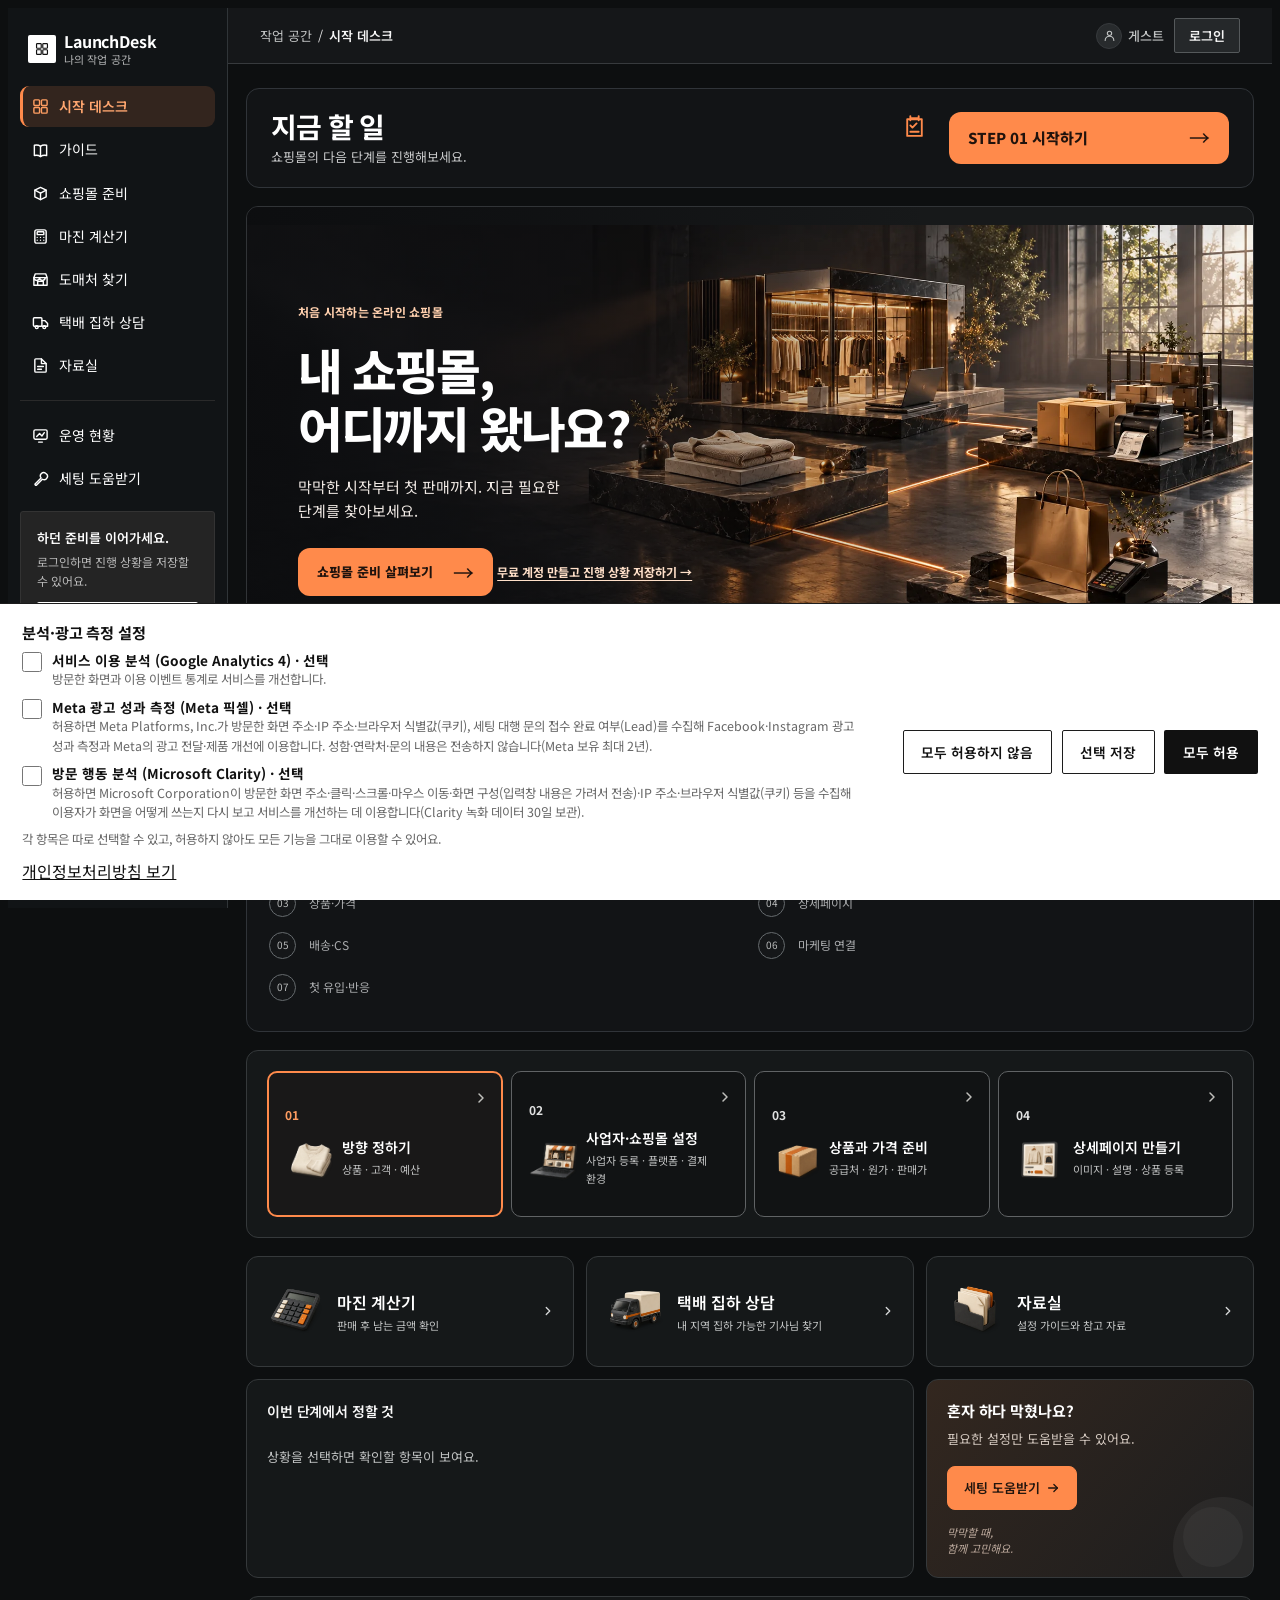
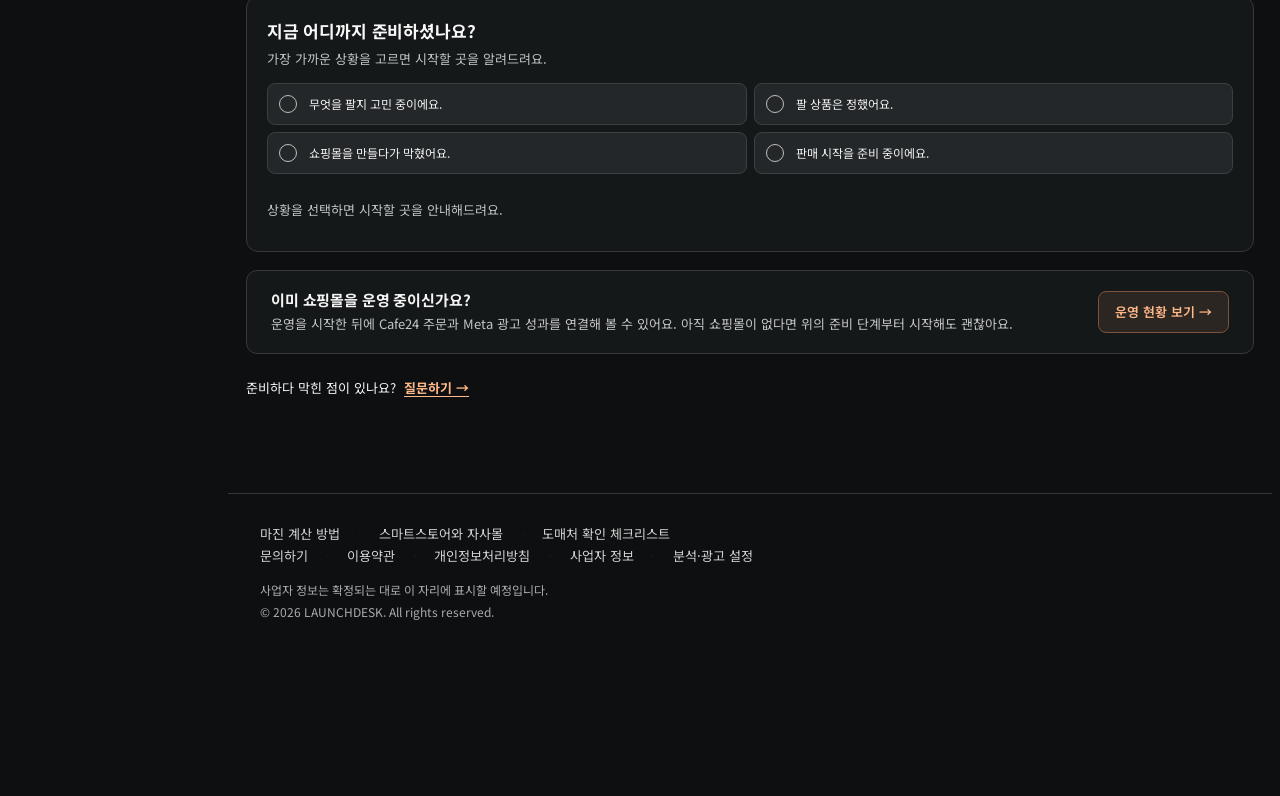
==== index.html @ 5c18af81 "Clarify setup inquiry entry and document LaunchROAS split" ====
<!DOCTYPE html>
<html lang="ko">
<head>
<meta charset="UTF-8">
<meta name="viewport" content="width=device-width, initial-scale=1.0">
<meta name="naver-site-verification" content="69ee75ddc158516143538f5104c94561c408683e" />
<meta name="facebook-domain-verification" content="q6s8ik62meaybc0kf5ypfi0sh82gz0" />
<!-- Google tag (gtag.js) — 더 이상 여기서 즉시 로드하지 않는다. 동의 전 GA4
     요청 자체가 나가면 안 되므로(Basic Consent), 로드·gtag 정의·config는
     analytics-consent.js가 저장된 동의 상태(ld-analytics-consent-v1)를 확인한
     뒤에만 수행한다 — 측정 ID(G-H3D0EDRZL5)와 { send_page_view:false } 설정,
     app.js render()의 수동 page_view 방식은 그대로 유지된다. -->

<title>런치데스크 | 온라인 쇼핑몰 시작 가이드 · 운영 도구</title>
<meta name="description" content="초보 판매자를 위한 쇼핑몰 준비 가이드와 운영 도구. 로드맵, 마진 계산기, 도매처 찾기를 런치데스크에서 시작하세요.">
<link rel="canonical" href="https://launchdesk.co.kr/">
<!-- 파비콘 — 사이드바 로고마크(.logo-mark, 2x2 사각형 그리드)를 재사용한
     favicon.svg가 1순위(모던 브라우저), favicon.ico는 svg 미지원 브라우저가
     자동으로 /favicon.ico를 요청하는 관례에 대한 대비. -->
<link rel="icon" href="/favicon.svg" type="image/svg+xml">
<link rel="icon" href="/favicon.ico" sizes="32x32">
<link rel="apple-touch-icon" href="/apple-touch-icon.png">
<meta name="theme-color" content="#111111">
<!-- Open Graph / Twitter Card — 카카오톡 · 슬랙 · 트위터(X) 등에 링크 공유 시
     보일 미리보기. 해시 라우트(#/...)는 서버로 전송되지 않아 공유 봇이 절대
     읽을 수 없으므로(브라우저가 요청 전에 제거), 라우트별로 다르게 만들 수
     없다 — 사이트 전체를 대표하는 값 하나만 둔다. -->
<meta property="og:type" content="website">
<meta property="og:site_name" content="런치데스크">
<meta property="og:locale" content="ko_KR">
<meta property="og:url" content="https://launchdesk.co.kr/">
<meta property="og:title" content="런치데스크 | 온라인 쇼핑몰 시작 가이드 · 운영 도구">
<meta property="og:description" content="초보 판매자를 위한 쇼핑몰 준비 가이드와 운영 도구. 로드맵, 마진 계산기, 도매처 찾기를 런치데스크에서 시작하세요.">
<meta property="og:image" content="https://launchdesk.co.kr/assets/og-share.png">
<meta property="og:image:type" content="image/png">
<meta property="og:image:width" content="1200">
<meta property="og:image:height" content="630">
<meta property="og:image:alt" content="런치데스크 — 쇼핑몰 준비, 여기서 하나씩.">
<meta name="twitter:card" content="summary_large_image">
<meta name="twitter:title" content="런치데스크 | 온라인 쇼핑몰 시작 가이드 · 운영 도구">
<meta name="twitter:description" content="초보 판매자를 위한 쇼핑몰 준비 가이드와 운영 도구. 로드맵, 마진 계산기, 도매처 찾기를 런치데스크에서 시작하세요.">
<meta name="twitter:image" content="https://launchdesk.co.kr/assets/og-share.png">
<meta name="twitter:image:alt" content="런치데스크 — 쇼핑몰 준비, 여기서 하나씩.">
<!-- 구조화 데이터 — 방문 확인된 사실만 담았다(사업자등록번호 · 대표자 · 주소는
     footer에 "확정되는 대로 게시 예정"이라 명시돼 있어 아직 넣지 않음 —
     /business-info가 실제로 채워지면 그때 Organization에 추가할 것). -->
<script type="application/ld+json">
{
  "@context": "https://schema.org",
  "@graph": [
    {
      "@type": "Organization",
      "name": "런치데스크",
      "alternateName": "LaunchDesk",
      "url": "https://launchdesk.co.kr/",
      "logo": "https://launchdesk.co.kr/apple-touch-icon.png",
      "description": "처음 온라인 쇼핑몰을 시작하는 판매자를 위한 준비 가이드와 운영 도구."
    },
    {
      "@type": "WebSite",
      "name": "런치데스크",
      "url": "https://launchdesk.co.kr/",
      "inLanguage": "ko-KR",
      "publisher": { "@type": "Organization", "name": "런치데스크" }
    }
  ]
}
</script>
<link rel="preconnect" href="https://fonts.googleapis.com">
<link rel="preconnect" href="https://fonts.gstatic.com" crossorigin>
<link href="https://fonts.googleapis.com/css2?family=Noto+Sans+KR:wght@400;500;600;700;800&display=swap" rel="stylesheet">
<link rel="stylesheet" href="styles.css">
<link rel="stylesheet" href="chapter02-cinematic.css">
<link rel="stylesheet" href="home-cinematic.css">
<link rel="stylesheet" href="start-cinematic.css">
<link rel="stylesheet" href="tools-cinematic.css">
<link rel="stylesheet" href="chapter00-cinematic.css">
<link rel="stylesheet" href="wholesale-cinematic.css">
<link rel="stylesheet" href="couriers-cinematic.css">
<link rel="stylesheet" href="resources-cinematic.css">
<link rel="stylesheet" href="services-cinematic.css">
<link rel="stylesheet" href="dashboard-cinematic.css">
<link rel="stylesheet" href="account-cinematic.css">
<link rel="stylesheet" href="chapter01-cinematic.css">
<!--
  NOTE TO OWNER
  이 파일은 런치데스크 전체를 담는 "단일 페이지 앱"입니다 — 사이드바, 상단바,
  그리고 홈 / 시작 가이드 목차 / 챕터 00 본문이 전부 이 한 파일 안에 "view"로
  들어있고, 주소창의 #해시로 가상 경로(#/, #/start, #/start/intro ...)를
  구분해서 보여줍니다.

  새 챕터/페이지를 추가하는 법:
  1) <section class="view" id="view-XXX" hidden> ... 실제 내용 ... </section> 을 추가
  2) 하단 스크립트의 BUILT 객체에 '/경로': 'view-XXX' 한 줄 추가
  3) TITLES 객체에 '/경로': '상단바에 보일 이름' 한 줄 추가 (없으면 "준비 중" 처리)
  4) 그 경로로 가는 링크는 그냥 href="#/경로" 로 쓰면 끝

  2026-09 업데이트 (2차): 상단 히어로형 마케팅 랜딩 구조를 걷어내고, 왼쪽
  고정 사이드바 + 리스트형 서비스 메뉴로 된 "운영 대시보드" 구조로 다시
  짰습니다 (매일 켜서 쓰는 도구라는 실제 쓰임새에 맞춘 선택). 톤도 다크
  바이올렛/네온에서 화이트 바탕 + 벽돌색(인주색) 단일 액센트로 바꿨고,
  서비스 4개는 각자 다른 톤 배지(벽돌/황토/이끼/자두)로 구분해 한눈에
  스캔되게 했습니다. 색은 :root 안 --accent 계열 6줄, 배지는 --badge-*
  6쌍만 고치면 전체가 따라갑니다.
-->
<link rel="stylesheet" href="chapter03-cinematic.css">
<link rel="stylesheet" href="chapter04-cinematic.css">
<link rel="stylesheet" href="chapter05-cinematic.css">
<link rel="stylesheet" href="chapter06-cinematic.css">
<link rel="stylesheet" href="chapter07-cinematic.css">
<link rel="stylesheet" href="chapter08-cinematic.css">
</head>
<body>

<div class="scrim" id="scrim"></div>
<div class="lightbox" id="lightbox" inert aria-hidden="true">
  <div class="lightbox-inner">
    <img id="lightboxImg" src="" alt="">
    <button class="lightbox-close" id="lightboxClose" type="button" aria-label="닫기">✕</button>
  </div>
</div>

<div class="modal" id="loginModal" data-clarity-mask="true" role="dialog" aria-modal="true" aria-labelledby="loginModalTitle" inert aria-hidden="true">
  <div class="modal-backdrop" id="loginModalBackdrop"></div>
  <div class="modal-panel">
    <button class="modal-close" id="loginModalClose" type="button" aria-label="닫기">✕</button>
    <div id="loginFormWrap">
      <div class="modal-head">
        <div class="logo-mini"><span class="dot"></span>LAUNCH<span class="grad-text">DESK</span></div>
        <h2 id="loginModalTitle">로그인</h2>
        <p id="loginModalLead">로그인하면 진행 상황이 계정에 저장돼요.</p>
        <p class="modal-hint" id="loginModalHint" hidden></p>
      </div>

      <!-- 필수 동의(이용약관 · 개인정보 수집·이용) — policy-consent.js/app.js가
           제어한다. 로그인 모드에서는 기본 hidden(체크 없이 로그인하는 기존
           흐름 그대로), 회원가입 모드로 바뀌면 표시된다. Google 버튼은
           로그인/회원가입 모드 구분이 없어(OAuth가 신규 가입까지 겸함) 로그인
           모드에서 그 버튼을 눌러도 아직 체크되지 않았으면 이 블록을 강제로
           드러내고 진행을 막는다(policy-consent.js의 revealSignupConsent).
           체크박스는 절대 미리 선택된 상태로 두지 않는다. 정책 링크는
           label 밖의 별도 <a>라서 클릭해도 체크박스가 토글되지 않고,
           target="_blank"라 입력 중이던 내용도 사라지지 않는다. -->
      <div class="consent-block" id="signupConsentBlock" hidden>
        <p class="consent-info">
          <strong>목적</strong> 회원가입 · 본인 확인 · 로그인 및 계정 관리 · 서비스 데이터 동기화.
          <strong>항목</strong> 이메일 가입: 이메일 주소, 인증에 필요한 비밀번호 정보(Supabase Auth가 암호화 처리하며 운영자는 원문을 열람할 수 없음) · Google 가입: Google 계정 이메일(제공 시 이름 · 프로필) · 공통: 약관 · 개인정보 동의 버전, 동의 일시, 동의 경로.
          <strong>보유기간</strong> 탈퇴 또는 인증 목적 달성 시까지(관계 법령상 보존 의무가 있으면 해당 기간).
          <strong>동의 거부 시</strong> 회원가입 및 회원 전용 기능 이용이 제한됩니다.
        </p>
        <div class="consent-row">
          <label><input type="checkbox" id="signupConsentTerms"><span>[필수] 이용약관 동의</span></label>
          <a href="#/terms" target="_blank" rel="noopener">보기</a>
        </div>
        <div class="consent-row">
          <label><input type="checkbox" id="signupConsentPrivacy"><span>[필수] 개인정보 수집·이용 동의</span></label>
          <a href="#/privacy" target="_blank" rel="noopener">보기</a>
        </div>
        <p class="consent-error" id="signupConsentError" hidden role="alert"></p>
      </div>

      <!-- Google/Kakao 로그인 — 기존 이메일 로그인/회원가입 폼은 그대로
           두고, 그 위에 배치한다(요구사항 4). 두 버튼 모두 Supabase Auth의
           공식 signInWithOAuth()만 호출하며, 로그인/회원가입 모드 구분
           없이 동일하게 동작한다(OAuth는 최초 로그인 시 자동으로 신규
           가입을 겸한다). -->
      <div class="oauth-buttons">
        <button type="button" class="oauth-btn oauth-google" id="googleLoginBtn">
          <svg viewBox="0 0 18 18" aria-hidden="true"><path fill="#4285F4" d="M17.64 9.2c0-.637-.057-1.251-.164-1.84H9v3.481h4.844c-.209 1.125-.843 2.078-1.796 2.717v2.258h2.908c1.702-1.567 2.684-3.874 2.684-6.615z"/><path fill="#34A853" d="M9 18c2.43 0 4.467-.806 5.956-2.18l-2.908-2.259c-.806.54-1.837.86-3.048.86-2.344 0-4.328-1.583-5.036-3.71H.957v2.332C2.438 15.983 5.482 18 9 18z"/><path fill="#FBBC05" d="M3.964 10.71c-.18-.54-.282-1.117-.282-1.71s.102-1.17.282-1.71V4.958H.957C.348 6.173 0 7.548 0 9s.348 2.827.957 4.042l3.007-2.332z"/><path fill="#EA4335" d="M9 3.58c1.321 0 2.508.454 3.44 1.345l2.582-2.58C13.463.891 11.426 0 9 0 5.482 0 2.438 2.017.957 4.958L3.964 7.29C4.672 5.163 6.656 3.58 9 3.58z"/></svg>
          Google로 계속하기
        </button>
        <!-- 실제 베타 운영 로그인 방식은 이메일 + Google뿐이라 카카오 버튼은
             숨긴다(요구사항 8) — OAuth 설정/Supabase Provider/버튼 자체는
             그대로 두고 hidden 속성만 추가한다. hidden은 시각적으로 감출 뿐
             아니라 접근성 트리에서도 제외해 스크린리더에 노출되지 않고,
             display:none 결과로 탭 순서에서도 빠진다(별도 tabindex 불필요).
             app.js의 kakaoLoginBtn 클릭 리스너는 이미 null 가드가 있어
             그대로 둬도 안전하다. 재활성화하려면 hidden만 지우면 된다. -->
        <button type="button" class="oauth-btn oauth-kakao" id="kakaoLoginBtn" hidden>
          <svg viewBox="0 0 20 20" aria-hidden="true"><path fill="#191919" d="M10 2C5.03 2 1 5.14 1 9c0 2.52 1.7 4.74 4.26 5.98-.19.7-.68 2.51-.78 2.9 0 0-.02.13.07.18a.24.24 0 0 0 .2 0c.27-.04 3.1-2.04 3.62-2.4.85.13 1.72.2 2.63.2 4.97 0 9-3.14 9-7s-4.03-7-9-7z"/></svg>
          카카오로 계속하기
        </button>
      </div>
      <div class="oauth-divider">또는</div>

      <form id="loginForm">
        <div class="ws-field"><label for="loginEmail">이메일</label><input id="loginEmail" type="email" placeholder="you@example.com" required></div>
        <div class="ws-field"><label for="loginPw">비밀번호</label><input id="loginPw" type="password" placeholder="••••••••" required></div>
        <div class="ws-field" id="loginPwConfirmField" hidden><label for="loginPwConfirm">비밀번호 확인</label><input id="loginPwConfirm" type="password" placeholder="••••••••"></div>
        <button type="submit" class="btn btn-primary" id="loginSubmitBtn" style="justify-content:center; width:100%;">로그인</button>
      </form>
      <p class="modal-foot"><span id="loginFootLead">아직 계정이 없으신가요?</span> <a href="#" id="loginToSignup">회원가입</a></p>
    </div>
    <div class="modal-notice" id="loginNotice" hidden>
      <p id="loginNoticeText">로그인 기능은 아직 준비 중이에요. 조금만 기다려주세요!</p>
      <button type="button" class="btn btn-ghost" id="loginNoticeClose" style="justify-content:center; width:100%; margin-top:1rem;">닫기</button>
    </div>
  </div>
</div>

<!-- 동의 완료 게이트 — 인증은 됐지만(로그인 성공) 현재 정책 버전의 필수
     동의 이력이 없는 사용자(동의 기능 출시 전 가입한 기존 회원 포함,
     admin 계정도 예외 없음)에게 policy-consent.js가 연다. 배경 클릭·
     Escape로 닫히지 않는다 — 유일한 탈출구는 "동의하고 계속하기"(성공
     시에만 닫힘) 또는 "동의하지 않고 로그아웃"뿐이다. 이 화면이 떠 있는
     동안은 STEP · 계획 · 마진/광고 기록을 절대 불러오지 않는다
     (launchdeskStore.hydrate()는 이 게이트를 통과한 뒤에만 호출됨 —
     app.js handleSession() 참고). -->
<div class="modal" id="consentGateModal" role="dialog" aria-modal="true" aria-labelledby="consentGateTitle" aria-describedby="consentGateInfo">
  <div class="modal-backdrop"></div>
  <div class="modal-panel">
    <div class="modal-head">
      <div class="logo-mini"><span class="dot"></span>LAUNCH<span class="grad-text">DESK</span></div>
      <h2 id="consentGateTitle">계속 이용하려면 동의가 필요해요</h2>
      <p>이용약관과 개인정보 수집·이용에 동의하면 STEP 진행 · 계획 · 마진 계산 기록을 계속 이용할 수 있어요.</p>
    </div>
    <div class="consent-block">
      <p class="consent-info" id="consentGateInfo">
        <strong>목적</strong> 회원가입 · 본인 확인 · 로그인 및 계정 관리 · 서비스 데이터 동기화.
        <strong>항목</strong> 이메일 가입: 이메일 주소, 인증에 필요한 비밀번호 정보(Supabase Auth가 암호화 처리하며 운영자는 원문을 열람할 수 없음) · Google 가입: Google 계정 이메일(제공 시 이름 · 프로필) · 공통: 약관 · 개인정보 동의 버전, 동의 일시, 동의 경로.
        <strong>보유기간</strong> 탈퇴 또는 인증 목적 달성 시까지(관계 법령상 보존 의무가 있으면 해당 기간).
        <strong>동의 거부 시</strong> 회원가입 및 회원 전용 기능 이용이 제한됩니다.
      </p>
      <div class="consent-row">
        <label><input type="checkbox" id="gateConsentTerms"><span>[필수] 이용약관 동의</span></label>
        <a href="#/terms" target="_blank" rel="noopener">보기</a>
      </div>
      <div class="consent-row">
        <label><input type="checkbox" id="gateConsentPrivacy"><span>[필수] 개인정보 수집·이용 동의</span></label>
        <a href="#/privacy" target="_blank" rel="noopener">보기</a>
      </div>
      <p class="consent-error" id="gateConsentError" hidden role="alert"></p>
    </div>
    <button type="button" class="btn btn-primary" id="gateConsentSubmit" style="justify-content:center; width:100%;">동의하고 계속하기</button>
    <button type="button" class="btn btn-ghost" id="gateConsentLogout" style="justify-content:center; width:100%; margin-top:.6rem;">동의하지 않고 로그아웃</button>
  </div>
</div>

<!-- 쇼핑몰 추가 · 수정 모달(같은 폼을 editingId 유무로 재사용) — loginModal과
     마찬가지로 app-shell 밖(최상위)에 둬서, #/account가 아닌 다른 화면으로
     이동해도 열려있던 상태가 숨겨진 view 안에 갇히지 않게 한다. -->
<div class="modal" id="storeFormModal" data-clarity-mask="true" role="dialog" aria-modal="true" aria-labelledby="storeFormTitle">
  <div class="modal-backdrop" id="storeFormBackdrop"></div>
  <div class="modal-panel">
    <button class="modal-close" type="button" id="storeFormClose" aria-label="닫기">✕</button>
    <div class="modal-head">
      <h2 id="storeFormTitle">쇼핑몰 추가</h2>
      <p>external_store_id 연결은 다음 단계(API 연동)에서 진행돼요.</p>
    </div>
    <form id="storeForm">
      <div class="ws-field" style="margin-bottom:1rem;"><label for="storeName">쇼핑몰 이름</label><input id="storeName" type="text" placeholder="예: 우리동네 편집샵" required maxlength="80"></div>
      <div class="ws-field" style="margin-bottom:1rem;"><label for="storePlatform">플랫폼</label>
        <select id="storePlatform" required style="border:1px solid var(--border-strong); border-radius:8px; background:var(--bg); padding:.6rem .8rem; font-family:var(--f-body); font-size:.88rem; color:var(--ink); width:100%;">
          <option value="cafe24">Cafe24</option>
          <option value="smartstore">스마트스토어</option>
          <option value="other">기타</option>
        </select>
      </div>
      <div class="ws-field" style="margin-bottom:1.3rem;"><label for="storeUrl">쇼핑몰 URL</label><input id="storeUrl" type="text" placeholder="예: myshop.co.kr" required></div>
      <button type="submit" class="btn btn-primary" id="storeFormSubmit" style="justify-content:center; width:100%;">추가하기</button>
    </form>
  </div>
</div>

<!-- Cafe24 연결 모달 — mall_id만 입력받는다(Client ID/Secret/토큰은 전부
     서버(Edge Function)가 다루며 이 화면에는 존재하지 않는다). -->
<div class="modal" id="cafe24ConnectModal" data-clarity-mask="true" role="dialog" aria-modal="true" aria-labelledby="cafe24ConnectTitle">
  <div class="modal-backdrop" id="cafe24ConnectBackdrop"></div>
  <div class="modal-panel">
    <button class="modal-close" type="button" id="cafe24ConnectClose" aria-label="닫기">✕</button>
    <div class="modal-head">
      <h2 id="cafe24ConnectTitle">Cafe24 연결</h2>
      <p>쇼핑몰 관리자 주소가 myshop.cafe24.com이라면 mall_id는 myshop이에요.</p>
    </div>
    <form id="cafe24ConnectForm">
      <div class="ws-field" style="margin-bottom:1.3rem;"><label for="cafe24MallId">Cafe24 쇼핑몰 ID (mall_id)</label><input id="cafe24MallId" type="text" placeholder="myshop" required></div>
      <button type="submit" class="btn btn-primary" id="cafe24ConnectSubmit" style="justify-content:center; width:100%;">연결하기</button>
    </form>
  </div>
</div>

<!-- Meta 광고계정 선택 모달 — access token은 화면에 전혀 오지 않는다.
     이 모달은 meta-adaccounts(목록 조회)/meta-account-select(확정)
     Edge Function만 호출하고, 둘 다 안전한 메타데이터만 주고받는다. -->
<div class="modal" id="metaAdAccountModal" data-clarity-mask="true" role="dialog" aria-modal="true" aria-labelledby="metaAdAccountTitle">
  <div class="modal-backdrop" id="metaAdAccountBackdrop"></div>
  <div class="modal-panel">
    <button class="modal-close" type="button" id="metaAdAccountClose" aria-label="닫기">✕</button>
    <div class="modal-head">
      <h2 id="metaAdAccountTitle">Meta 광고 연결</h2>
      <p>광고계정을 선택해주세요.</p>
    </div>
    <div class="empty-state" id="metaAdAccountLoading" style="padding:1.6rem 1rem;">
      <p>불러오는 중…</p>
    </div>
    <div class="empty-state" id="metaAdAccountEmpty" style="padding:1.6rem 1rem;" hidden>
      <div class="es-icon">📭</div>
      <p>접근 가능한 Meta 광고계정을 찾지 못했습니다.</p>
    </div>
    <form id="metaAdAccountForm" hidden>
      <div class="ws-field" style="margin-bottom:1rem;"><label for="metaAdAccountSelect">광고계정</label>
        <select id="metaAdAccountSelect" required style="border:1px solid var(--border-strong); border-radius:8px; background:var(--bg); padding:.6rem .8rem; font-family:var(--f-body); font-size:.88rem; color:var(--ink); width:100%;"></select>
      </div>
      <div style="font-size:.82rem; color:var(--ink-soft); margin-bottom:1.3rem;">
        통화: <b id="metaAdAccountCurrency">-</b> · 시간대: <b id="metaAdAccountTimezone">-</b>
      </div>
      <button type="submit" class="btn btn-primary" id="metaAdAccountSubmit" style="justify-content:center; width:100%;">이 광고계정 연결</button>
    </form>
  </div>
</div>

<!-- 광고 세트 손익분기 기준 연결 모달 — meta-adsets.js가 연다. 사용자가
     저장한 마진 계산 기록(또는 지금 계산기에 입력한 값) 중 하나를 직접
     선택해야만 연결이 만들어진다(이름·상품명 기반 자동 매칭, 최신 계산
     자동 선택 없음). Meta 광고 세트 ID는 이 모달의 어떤 속성에도 나타나지
     않는다 — data-mk에는 항상 화면 전용 로컬 카드키만 실린다. 본문
     (#marginLinkBody)은 meta-adsets-core.js의 renderLinkModal()이 만든
     HTML로 매번 교체된다. -->
<div class="modal" id="marginLinkModal" data-clarity-mask="true" role="dialog" aria-modal="true" aria-labelledby="marginLinkTitle">
  <div class="modal-backdrop" id="marginLinkBackdrop"></div>
  <div class="modal-panel">
    <button class="modal-close" type="button" id="marginLinkClose" aria-label="닫기">✕</button>
    <div class="modal-head">
      <h2 id="marginLinkTitle">마진 계산 연결</h2>
    </div>
    <div id="marginLinkBody"></div>
  </div>
</div>

<!-- 도매처 등록 문의 모달 — loginModal/storeFormModal과 같은 구조(배경+패널,
     제출 후 폼을 감추고 완료 안내로 교체)를 그대로 재사용한다. 로그인
     여부 확인은 wholesalers.js가 이 모달을 열기 전에 먼저 하므로, 여기
     폼 자체는 로그인 상태를 가정하고 만들어져 있다. -->
<div class="modal" id="wholesaleInquiryModal" data-clarity-mask="true" role="dialog" aria-modal="true" aria-labelledby="wholesaleInquiryTitle">
  <div class="modal-backdrop" id="wholesaleInquiryBackdrop"></div>
  <div class="modal-panel">
    <button class="modal-close" id="wholesaleInquiryClose" type="button" aria-label="닫기">✕</button>
    <div id="wholesaleInquiryFormWrap">
      <div class="modal-head">
        <h2 id="wholesaleInquiryTitle">도매처 등록 문의</h2>
        <p>검토 후 적합한 도매처만 목록에 등록돼요.</p>
      </div>
      <form id="wholesaleInquiryForm">
        <div class="ws-field" style="margin-bottom:.9rem;"><label for="whInqName">사이트명 *</label><input id="whInqName" type="text" required maxlength="80"></div>
        <div class="ws-field" style="margin-bottom:.9rem;"><label for="whInqUrl">사이트 주소 *</label><input id="whInqUrl" type="text" placeholder="예: myshop.co.kr" required></div>
        <div class="ws-field" style="margin-bottom:.9rem;"><label for="whInqCategory">카테고리 *</label>
          <select id="whInqCategory" required style="border:1px solid var(--border-strong); border-radius:8px; background:var(--bg); padding:.6rem .8rem; font-family:var(--f-body); font-size:.88rem; color:var(--ink); width:100%;">
            <option value="">선택해주세요</option>
          </select>
        </div>
        <div class="ws-field" style="margin-bottom:.9rem;"><label for="whInqSummary">한 줄 소개 *</label><input id="whInqSummary" type="text" required maxlength="120"></div>
        <div class="ws-field" style="margin-bottom:.9rem;"><label for="whInqMainProducts">주요 취급상품</label><input id="whInqMainProducts" type="text"></div>
        <div class="ws-field" style="margin-bottom:.9rem;"><label for="whInqMinOrder">최소 주문 조건</label><input id="whInqMinOrder" type="text"></div>
        <div style="display:flex; flex-direction:column; gap:.5rem; margin-bottom:.9rem;">
          <label style="display:flex; align-items:center; gap:.55rem; font-size:.86rem; color:var(--ink-soft); cursor:pointer;"><input id="whInqRequiresBiz" type="checkbox" style="accent-color:var(--accent); width:16px; height:16px;">사업자 회원 필요</label>
          <label style="display:flex; align-items:center; gap:.55rem; font-size:.86rem; color:var(--ink-soft); cursor:pointer;"><input id="whInqAllowsSmallQty" type="checkbox" style="accent-color:var(--accent); width:16px; height:16px;">소량 주문 가능</label>
          <label style="display:flex; align-items:center; gap:.55rem; font-size:.86rem; color:var(--ink-soft); cursor:pointer;"><input id="whInqAllowsDropship" type="checkbox" style="accent-color:var(--accent); width:16px; height:16px;">위탁배송 가능</label>
        </div>
        <div class="ws-field" style="margin-bottom:.9rem;"><label for="whInqEmail">담당 이메일 *</label><input id="whInqEmail" type="email" required></div>
        <div class="ws-field" style="margin-bottom:1.3rem;"><label for="whInqMemo">추가 설명</label><textarea id="whInqMemo" rows="3"></textarea></div>
        <button type="submit" class="btn btn-primary" id="wholesaleInquirySubmit" style="justify-content:center; width:100%;">문의 접수하기</button>
      </form>
    </div>
    <div class="modal-notice" id="wholesaleInquirySuccess" hidden>
      <p>등록 문의가 접수되었습니다.<br>검토 후 적합한 도매처만 목록에 등록됩니다.</p>
      <button type="button" class="btn btn-ghost" id="wholesaleInquirySuccessClose" style="justify-content:center; width:100%; margin-top:1rem;">닫기</button>
    </div>
  </div>
</div>

<div class="toast-stack" id="toastStack" data-clarity-mask="true" aria-live="polite"></div>

<!-- 분석·광고 측정 동의 안내창(analytics-consent.js + meta-pixel.js + clarity-consent.js) —
     모달이 아닌 하단 고정 region이라 페이지의 다른 기능을 막지 않는다. 최초 진입 시 저장된
     동의값이 없으면 자동으로 뜨고, 이후에는 푸터 링크로 다시 열 수 있다.
     - meta-pixel-core.js ENABLED=false: Meta 항목이 빠진다. Clarity도 꺼져 있으면 지금까지와 같은
       GA4 전용 안내창(선택 목록과 "선택 저장" 버튼은 hidden 그대로), Clarity가 켜져 있으면
       clarity-consent.js가 같은 창을 GA4 + Clarity 두 항목으로 연다(둘은 서로 독립).
     - ENABLED=true: meta-pixel.js가 선택 목록(#consentChoices)과 "선택 저장"을 보이고
       버튼 문구를 "모두 허용"/"모두 허용하지 않음"으로 바꾼다. GA4·Meta·Clarity는 저장 키가
       따로라 각각 독립적으로 허용/거부된다(서로의 동의값을 대신 쓰지 않는다). 체크박스는 기본 해제. -->
<div class="consent-banner" id="analyticsConsentBanner" role="region" aria-labelledby="analyticsConsentTitle" hidden>
  <div class="consent-banner-text">
    <h2 id="analyticsConsentTitle">서비스 이용 분석 설정</h2>
    <p id="analyticsConsentDesc">LaunchDesk는 서비스 개선을 위해 Google Analytics를 사용합니다. 허용하기 전에는 분석 정보가 전송되지 않습니다.</p>
    <fieldset class="consent-choices" id="consentChoices" hidden>
      <legend class="sr-only">허용할 항목 선택</legend>
      <label class="consent-choice"><input type="checkbox" id="consentChoiceGa"><span><b>서비스 이용 분석 (Google Analytics 4) · 선택</b><small>방문한 화면과 이용 이벤트 통계로 서비스를 개선합니다.</small></span></label>
      <label class="consent-choice"><input type="checkbox" id="consentChoiceMeta"><span><b>Meta 광고 성과 측정 (Meta 픽셀) · 선택</b><small>허용하면 Meta Platforms, Inc.가 방문한 화면 주소·IP 주소·브라우저 식별값(쿠키), 세팅 대행 문의 접수 완료 여부(Lead)를 수집해 Facebook·Instagram 광고 성과 측정과 Meta의 광고 전달·제품 개선에 이용합니다. 성함·연락처·문의 내용은 전송하지 않습니다(Meta 보유 최대 2년).</small></span></label>
      <label class="consent-choice"><input type="checkbox" id="consentChoiceClarity"><span><b>방문 행동 분석 (Microsoft Clarity) · 선택</b><small>허용하면 Microsoft Corporation이 방문한 화면 주소·클릭·스크롤·마우스 이동·화면 구성(입력창 내용은 가려서 전송)·IP 주소·브라우저 식별값(쿠키) 등을 수집해 이용자가 화면을 어떻게 쓰는지 다시 보고 서비스를 개선하는 데 이용합니다(Clarity 녹화 데이터 30일 보관).</small></span></label>
      <p class="consent-choices-note">각 항목은 따로 선택할 수 있고, 허용하지 않아도 모든 기능을 그대로 이용할 수 있어요.</p>
    </fieldset>
    <p class="consent-banner-status" id="analyticsConsentStatus" hidden></p>
    <a href="#/privacy">개인정보처리방침 보기</a>
  </div>
  <div class="consent-banner-actions">
    <button type="button" class="btn btn-ghost" id="analyticsConsentDeny">허용하지 않음</button>
    <button type="button" class="btn btn-ghost" id="consentSaveChoices" hidden>선택 저장</button>
    <button type="button" class="btn btn-primary" id="analyticsConsentAllow">분석 허용</button>
  </div>
</div>

<div class="app-shell">
  <aside class="sidebar" id="sidebar">
    <!-- 2026-09 UI 재설계 1차: 피그마 Make 시안의 사이드바를 기존 마크업 위에 옮김.
         id/data 속성(#profileCard #profileAvatarLetter #profileName #profileDay
         #adminSidebarLink, a[data-match])은 app.js/
         admin.js가 그대로 쓰므로 유지. 메뉴 순서·라벨만 시안대로 바꿨고, "마진
         계산기"는 기존 #/tools + data-tools-target="calc"로 연결한다 — /tools는
         정보구조 정리(2026-09 3차) 이후 마진 계산기 화면 자체이므로 탭 전환 없이
         바로 보인다(data-tools-target="calc" 클릭 시 tools.js가 안전하게 아무
         동작도 하지 않는다). 게스트 카드 ↔ 프로필 카드 전환은 body.is-authed
         (app.js renderAuthUI) 기준 CSS로만 한다. -->
    <div class="sidebar-head">
      <a class="logo" href="#/">
        <span class="logo-mark" aria-hidden="true"><svg viewBox="0 0 18 18" fill="none" stroke="currentColor" stroke-width="1.5" stroke-linecap="round" stroke-linejoin="round"><rect x="2" y="2" width="6" height="6" rx="1"/><rect x="10" y="2" width="6" height="6" rx="1"/><rect x="2" y="10" width="6" height="6" rx="1"/><rect x="10" y="10" width="6" height="6" rx="1"/></svg></span>
        <span class="logo-text">LaunchDesk<small>나의 작업 공간</small></span>
      </a>
      <button type="button" class="sidebar-close" id="sidebarClose" aria-label="메뉴 닫기"><svg viewBox="0 0 20 20" fill="none" stroke="currentColor" stroke-width="1.5" stroke-linecap="round"><line x1="4" y1="4" x2="16" y2="16"/><line x1="16" y1="4" x2="4" y2="16"/></svg></button>
    </div>
    <nav class="side-nav">
      <a data-match="/" data-exact="true" href="#/">
        <svg viewBox="0 0 18 18" fill="none" stroke="currentColor" stroke-width="1.5" stroke-linecap="round" stroke-linejoin="round"><rect x="2" y="2" width="6" height="6" rx="1"/><rect x="10" y="2" width="6" height="6" rx="1"/><rect x="2" y="10" width="6" height="6" rx="1"/><rect x="10" y="10" width="6" height="6" rx="1"/></svg>
        시작 데스크
      </a>
      <a data-match="/start/intro" data-exact href="#/start/intro">
        <svg viewBox="0 0 18 18" fill="none" stroke="currentColor" stroke-width="1.5" stroke-linecap="round" stroke-linejoin="round" aria-hidden="true"><path d="M9 4.5C7.2 3.2 5.1 3 2.5 3.5v10.8c2.5-.5 4.6-.2 6.5 1.1 1.9-1.3 4-1.6 6.5-1.1V3.5C12.9 3 10.8 3.2 9 4.5Z"/><path d="M9 4.5v10.9"/></svg>
        가이드
      </a>
      <a data-match="/start" href="#/start">
        <svg viewBox="0 0 18 18" fill="none" stroke="currentColor" stroke-width="1.5" stroke-linecap="round" stroke-linejoin="round"><path d="M15 5.5 9 2.5 3 5.5v7l6 3 6-3v-7Z"/><path d="M3 5.5 9 8.5l6-3"/><path d="M9 8.5v7"/></svg>
        쇼핑몰 준비
      </a>
      <a data-match="/tools" href="#/tools" data-tools-target="calc">
        <svg viewBox="0 0 18 18" fill="none" stroke="currentColor" stroke-width="1.5" stroke-linecap="round" stroke-linejoin="round"><rect x="3" y="2" width="12" height="14" rx="2"/><rect x="5.5" y="4" width="7" height="3" rx="0.5"/><circle cx="5.5" cy="10" r="0.7" fill="currentColor" stroke="none"/><circle cx="9" cy="10" r="0.7" fill="currentColor" stroke="none"/><circle cx="12.5" cy="10" r="0.7" fill="currentColor" stroke="none"/><circle cx="5.5" cy="13" r="0.7" fill="currentColor" stroke="none"/><circle cx="9" cy="13" r="0.7" fill="currentColor" stroke="none"/><circle cx="12.5" cy="13" r="0.7" fill="currentColor" stroke="none"/></svg>
        마진 계산기
      </a>
      <a data-match="/wholesale" href="#/wholesale">
        <svg viewBox="0 0 18 18" fill="none" stroke="currentColor" stroke-width="1.5" stroke-linecap="round" stroke-linejoin="round"><path d="M2 7h14M2 7l1.5-4h11L16 7M2 7v8h14V7"/><path d="M6 15v-4h6v4"/><path d="M2 7a3 3 0 0 0 6 0M8 7a3 3 0 0 0 6 0"/></svg>
        도매처 찾기
      </a>
      <a data-match="/couriers" href="#/couriers">
        <svg viewBox="0 0 18 18" fill="none" stroke="currentColor" stroke-width="1.5" stroke-linecap="round" stroke-linejoin="round" aria-hidden="true"><rect x="1.5" y="4" width="9" height="9" rx="1"/><path d="M10.5 7h3l3 3v3h-6"/><circle cx="5" cy="14" r="1.5"/><circle cx="13" cy="14" r="1.5"/></svg>
        택배 집하 상담
      </a>
      <a data-match="/resources" href="#/resources">
        <svg viewBox="0 0 18 18" fill="none" stroke="currentColor" stroke-width="1.5" stroke-linecap="round" stroke-linejoin="round"><path d="M10 2H4a1 1 0 0 0-1 1v12a1 1 0 0 0 1 1h10a1 1 0 0 0 1-1V7l-5-5Z"/><path d="M10 2v5h5"/><line x1="6" y1="10" x2="12" y2="10"/><line x1="6" y1="13" x2="10" y2="13"/></svg>
        자료실
      </a>
      <span class="side-nav-divider" role="separator" aria-hidden="true"></span>
      <a data-match="/dashboard" href="#/dashboard">
        <svg viewBox="0 0 18 18" fill="none" stroke="currentColor" stroke-width="1.5" stroke-linecap="round" stroke-linejoin="round"><rect x="2" y="3" width="14" height="10" rx="1.5"/><polyline points="5,10 8,7 10.5,9.5 13,6"/><line x1="7" y1="16" x2="11" y2="16"/></svg>
        운영 현황
      </a>
      <a data-match="/services" href="#/services/setup">
        <svg viewBox="0 0 18 18" fill="none" stroke="currentColor" stroke-width="1.5" stroke-linecap="round" stroke-linejoin="round"><path d="M14.5 3.5a3.5 3.5 0 0 0-4.9 4.9L3.5 14.5a1 1 0 0 0 0 1.4 1 1 0 0 0 1.4 0l6.1-6.1a3.5 3.5 0 0 0 3.5-6.3Z"/></svg>
        세팅 도움받기
      </a>
      <!-- 관리자에게만 노출 — 기본 hidden, admin.js가 로그인한 사용자의
           admin_users 조회 결과에 따라서만 hidden을 켜고 끈다(UX 편의일
           뿐, #/admin 자체의 접근 제어는 이 링크의 표시 여부와 무관하게
           그대로 유지된다). data-match="/admin"이 있어 app.js의 기존
           setActiveNav()가 별도 수정 없이도 활성 표시를 그대로 처리한다. -->
      <a data-match="/admin" href="#/admin" id="adminSidebarLink" hidden>
        <svg viewBox="0 0 24 24" fill="none" stroke="currentColor" stroke-width="1.7" stroke-linecap="round" stroke-linejoin="round"><path d="M12 3l7 3v6c0 4.5-3 7.5-7 9-4-1.5-7-4.5-7-9V6z"/></svg>
        관리자
      </a>
    </nav>
    <!-- 비회원 로그인 유도 카드(시안). 로그인 링크는 app.js의 a[href="#/login"] 위임
         핸들러가 기존 로그인 모달로 연다. 로그인하면 CSS(body.is-authed)로 숨겨지고
         아래 #profileCard가 대신 보인다. -->
    <div class="sidebar-guest" id="sidebarGuestCard">
      <p class="sg-title">하던 준비를 이어가세요.</p>
      <p class="sg-desc">로그인하면 진행 상황을 저장할 수 있어요.</p>
      <a class="sg-btn" href="#/login">로그인</a>
    </div>
    <div class="profile-card" id="profileCard" data-clarity-mask="true" role="button" tabindex="0">
      <div class="profile-avatar"><span id="profileAvatarLetter">?</span></div>
      <div>
        <div class="profile-name" id="profileName">로그인을 해주세요</div>
        <div class="profile-day" id="profileDay">진행상황을 저장하고 다른 기기에서도 이어볼 수 있어요.</div>
      </div>
    </div>
    <div class="side-nav-foot">
      <div class="sidebar-links"><a href="#/guide">이용 안내</a><a href="#/contact">문의하기</a></div>
      <p class="sidebar-tagline">좋은 시작이<br>좋은 판매로.<br><b>LaunchDesk</b></p>
    </div>
  </aside>

  <div class="app-main">
    <!-- 2026-09 UI 재설계 1차: #navToggle/#crumbLabel/#topbarLoginBtn은 app.js가
         그대로 쓴다(crumb 텍스트는 render()가, 로그인/내 계정 전환은
         renderAuthUI()가). "작업 공간 /" 접두는 large에서만 보이고, 1100 미만은
         현재 화면 이름만 남는다(CSS). 사용자 배지는 renderAuthUI()가 게스트/
         계정 이름을 채운다. -->
    <header class="topbar">
      <div class="topbar-left">
        <button class="menu-btn" id="navToggle" aria-label="메뉴 열기" aria-expanded="false" aria-controls="sidebar"><span></span><span></span><span></span></button>
        <nav class="crumbs" aria-label="현재 위치">
          <span class="crumb-root">작업 공간</span><span class="crumb-sep" aria-hidden="true">/</span><span class="crumb" id="crumbLabel">홈</span>
        </nav>
      </div>
      <div class="topbar-right">
        <span class="topbar-user" id="topbarUserBadge" data-clarity-mask="true">
          <span class="tu-avatar" aria-hidden="true"><svg viewBox="0 0 18 18" fill="none" stroke="currentColor" stroke-width="1.5" stroke-linecap="round" stroke-linejoin="round"><circle cx="9" cy="6" r="3"/><path d="M3 16a6 6 0 0 1 12 0"/></svg></span>
          <span class="tu-name" id="topbarUserName">게스트</span>
        </span>
        <a class="btn btn-ghost btn-sm topbar-login" href="#/login" id="topbarLoginBtn">로그인</a>
      </div>
    </header>

    <main>

      <!-- ============ VIEW: 홈 — 시작 데스크 ============
           홈 전용 레퍼런스 레이아웃. 좌측 다음 할 일·진행 상태와 우측 비주얼·
           단계 카드가 app.js의 동일한 STEP_ROADMAP 진행 정보에 연결된다.
           운영 대시보드와 내 계획은 별도의 #/dashboard에 있다. -->
      <section class="view" id="view-home" hidden>
        <div class="content">
          <!-- ============ 시작 데스크 (2026-09 UI 재설계 1차, desk.js) ============
               피그마 Make 시안의 홈을 정적 마크업으로 옮긴 것. 상황 선택(A~D)은
               진짜 radio + label이고, 선택 결과는 desk.js가 #deskRec/#deskDecideList에
               createElement로 그린다(저장 없음). 링크는 전부 app.js BUILT에 이미 있는
               해시 라우트만 쓴다. 이 블록 아래에는 운영 현황 안내 카드가 이어진다. -->
          <div class="desk" id="deskRoot">
            <div class="desk-rail">
              <a class="desk-brand" href="#/" aria-label="LaunchDesk 홈"><b>Launch<span>Desk</span></b><small>처음 시작하는<br>온라인 쇼핑몰 가이드</small></a>
              <section class="desk-today" aria-labelledby="deskTodayTitle">
                <div class="desk-today-head"><h2 id="deskTodayTitle">지금 할 일</h2><svg viewBox="0 0 24 24" fill="none" stroke="currentColor" stroke-width="1.8" stroke-linecap="round" stroke-linejoin="round" aria-hidden="true"><path d="M8 4h8M8 2v4m8-4v4M5 5h14v16H5zM8 11l2 2 4-4M8 17h8"/></svg></div>
                <p>쇼핑몰의 다음 단계를 진행해보세요.</p>
                <a class="desk-hero-cta" id="deskNextLink" href="#/start/prepare"><span id="deskNextText">STEP 01 시작하기</span><span aria-hidden="true">→</span></a>
              </section>
              <section class="desk-status" aria-labelledby="deskStatusTitle">
                <div class="desk-status-head"><span>진행 상황</span><a href="#/start">전체 단계 보기 →</a></div>
                <h2 id="deskStatusTitle">STEP 01 · 방향 정하기</h2>
                <p id="deskProgressLabel">완료 0 / 7 · STEP 01~07 기준</p>
                <ol class="desk-status-list">
                  <li data-home-step="/start/prepare"><a href="#/start/prepare"><span>01</span>방향 정하기</a></li>
                  <li data-home-step="/start/setup"><a href="#/start/setup"><span>02</span>사업자·쇼핑몰</a></li>
                  <li data-home-step="/start/sourcing"><a href="#/start/sourcing"><span>03</span>상품·가격</a></li>
                  <li data-home-step="/start/content"><a href="#/start/content"><span>04</span>상세페이지</a></li>
                  <li data-home-step="/start/orders"><a href="#/start/orders"><span>05</span>배송·CS</a></li>
                  <li data-home-step="/start/marketing-setup"><a href="#/start/marketing-setup"><span>06</span>마케팅 연결</a></li>
                  <li data-home-step="/start/marketing"><a href="#/start/marketing"><span>07</span>첫 유입·반응</a></li>
                </ol>
              </section>

            </div><!-- desk-rail -->

            <div class="desk-stage">
              <nav class="desk-topnav" aria-label="홈 주요 메뉴">
                <div class="desk-topnav-links">
                  <a href="#/start/intro">가이드</a><a href="#/start">쇼핑몰 준비</a><a href="#/tools">마진 계산기</a><a href="#/wholesale">도매처</a><a href="#/couriers">택배 집하 상담</a><a href="#/resources">자료실</a><a href="#/dashboard">운영 현황</a><a href="#/services/setup">세팅 도움받기</a>
                </div>
                <a class="desk-topnav-auth" id="deskNavAuth" href="#/login">로그인</a>
                <a class="desk-topnav-start" href="#/start">시작하기 →</a>
              </nav>
              <section class="desk-hero" aria-labelledby="deskHeroTitle">
                <div class="desk-hero-text">
                  <p class="desk-eyebrow">처음 시작하는 온라인 쇼핑몰</p>
                  <h1 id="deskHeroTitle">내 쇼핑몰,<br>어디까지 왔나요?</h1>
                  <p class="desk-hero-lead">막막한 시작부터 첫 판매까지. 지금 필요한 단계를 찾아보세요.</p>
                  <a class="desk-hero-cta" href="#/start">쇼핑몰 준비 살펴보기 <span aria-hidden="true">→</span></a>
                  <a class="desk-hero-signup" href="#/login" data-auth-mode="signup">무료 계정 만들고 진행 상황 저장하기 →</a>
                </div>
                <div class="desk-hero-visual" aria-hidden="true"></div>
              </section>

            <!-- 실제 STEP 01~04의 빠른 진입점. STEP 05~08 및 저장된 진행 상태는
                 전체 로드맵 링크와 상단의 실제 다음 단계 버튼으로 이어진다. -->
            <section class="desk-panel desk-roadmap" aria-labelledby="deskRoadmapTitle">
              <div class="desk-panel-head">
                <div>
                  <h2 id="deskRoadmapTitle">쇼핑몰 준비 순서</h2>
                  <p class="desk-sub">처음 네 단계를 빠르게 살펴보세요. 나머지는 전체 로드맵에서 이어집니다.</p>
                </div>
                <a class="desk-link" href="#/start">전체 로드맵 보기 <svg width="13" height="13" viewBox="0 0 16 16" fill="none" stroke="currentColor" stroke-width="1.5" stroke-linecap="round" stroke-linejoin="round" aria-hidden="true"><line x1="3" y1="8" x2="13" y2="8"/><polyline points="9,4 13,8 9,12"/></svg></a>
              </div>
              <div class="desk-steps">
                <a class="desk-step" href="#/start/prepare">
                  <span class="desk-step-num">01</span>
                  <span class="desk-step-icon desk-custom-icon desk-icon-product" aria-hidden="true"></span>
                  <span class="desk-step-text"><b>방향 정하기</b><small>상품 · 고객 · 예산</small></span>
                  <svg class="desk-chev" viewBox="0 0 16 16" fill="none" stroke="currentColor" stroke-width="1.5" stroke-linecap="round" stroke-linejoin="round" aria-hidden="true"><polyline points="6,4 10,8 6,12"/></svg>
                </a>
                <a class="desk-step" href="#/start/setup">
                  <span class="desk-step-num">02</span>
                  <span class="desk-step-icon desk-custom-icon desk-icon-store" aria-hidden="true"></span>
                  <span class="desk-step-text"><b>사업자·쇼핑몰 설정</b><small>사업자 등록 · 플랫폼 · 결제 환경</small></span>
                  <svg class="desk-chev" viewBox="0 0 16 16" fill="none" stroke="currentColor" stroke-width="1.5" stroke-linecap="round" stroke-linejoin="round" aria-hidden="true"><polyline points="6,4 10,8 6,12"/></svg>
                </a>
                <a class="desk-step" href="#/start/sourcing">
                  <span class="desk-step-num">03</span>
                  <span class="desk-step-icon desk-custom-icon desk-icon-parcel" aria-hidden="true"></span>
                  <span class="desk-step-text"><b>상품과 가격 준비</b><small>공급처 · 원가 · 판매가</small></span>
                  <svg class="desk-chev" viewBox="0 0 16 16" fill="none" stroke="currentColor" stroke-width="1.5" stroke-linecap="round" stroke-linejoin="round" aria-hidden="true"><polyline points="6,4 10,8 6,12"/></svg>
                </a>
                <a class="desk-step" href="#/start/content">
                  <span class="desk-step-num">04</span>
                  <span class="desk-step-icon desk-custom-icon desk-icon-detail" aria-hidden="true"></span>
                  <span class="desk-step-text"><b>상세페이지 만들기</b><small>이미지 · 설명 · 상품 등록</small></span>
                  <svg class="desk-chev" viewBox="0 0 16 16" fill="none" stroke="currentColor" stroke-width="1.5" stroke-linecap="round" stroke-linejoin="round" aria-hidden="true"><polyline points="6,4 10,8 6,12"/></svg>
                </a>
              </div>
              <p class="desk-note"><svg viewBox="0 0 14 14" fill="none" aria-hidden="true"><circle cx="7" cy="7" r="6" stroke="currentColor" stroke-width="1.2"/><line x1="7" y1="5" x2="7" y2="9.5" stroke="currentColor" stroke-width="1.2" stroke-linecap="round"/><circle cx="7" cy="3.5" r="0.6" fill="currentColor"/></svg>이 카드는 시작 지점만 보여줘요. 실제 진행 상태는 로그인 후 STEP 01~07에서 저장됩니다.</p>
            </section>

            <!-- 실제 도구 연결과 선택 상황별 확인 항목. 데스크톱에서는 카드 행,
                 좁은 화면에서는 세로로 배치하며 DOM은 한 벌만 둔다. -->
            <aside class="desk-aside">
              <section class="desk-panel desk-tools" aria-labelledby="deskToolsTitle">
                <h3 id="deskToolsTitle">준비에 필요한 도구</h3>
                <div class="desk-tool-list">
                  <a class="desk-tool" href="#/tools" data-tools-target="calc">
                    <span class="desk-tool-icon desk-custom-icon desk-icon-calculator" aria-hidden="true"></span>
                    <span class="desk-tool-text"><b>마진 계산기</b><small>판매 후 남는 금액 확인</small></span>
                    <svg class="desk-chev" viewBox="0 0 16 16" fill="none" stroke="currentColor" stroke-width="1.5" stroke-linecap="round" stroke-linejoin="round" aria-hidden="true"><polyline points="6,4 10,8 6,12"/></svg>
                  </a>
                  <a class="desk-tool" href="#/couriers">
                    <span class="desk-tool-icon desk-custom-icon desk-icon-delivery" aria-hidden="true"></span>
                    <span class="desk-tool-text"><b>택배 집하 상담</b><small>내 지역 집하 가능한 기사님 찾기</small></span>
                    <svg class="desk-chev" viewBox="0 0 16 16" fill="none" stroke="currentColor" stroke-width="1.5" stroke-linecap="round" stroke-linejoin="round" aria-hidden="true"><polyline points="6,4 10,8 6,12"/></svg>
                  </a>
                  <a class="desk-tool" href="#/resources">
                    <span class="desk-tool-icon desk-custom-icon desk-icon-guides" aria-hidden="true"></span>
                    <span class="desk-tool-text"><b>자료실</b><small>설정 가이드와 참고 자료</small></span>
                    <svg class="desk-chev" viewBox="0 0 16 16" fill="none" stroke="currentColor" stroke-width="1.5" stroke-linecap="round" stroke-linejoin="round" aria-hidden="true"><polyline points="6,4 10,8 6,12"/></svg>
                  </a>
                </div>
              </section>
              <section class="desk-panel desk-decide" aria-labelledby="deskDecideTitle">
                <div class="desk-panel-head">
                  <h3 id="deskDecideTitle">이번 단계에서 정할 것</h3>
                  <span class="desk-tag" id="deskDecideTag" hidden></span>
                </div>
                <div class="desk-decide-list" id="deskDecideList" aria-live="polite">
                  <p class="desk-rec-hint">상황을 선택하면 확인할 항목이 보여요.</p>
                </div>
              </section>
              <section class="desk-help" aria-labelledby="deskHelpTitle">
                <h3 id="deskHelpTitle">혼자 하다 막혔나요?</h3>
                <p>필요한 설정만 도움받을 수 있어요.</p>
                <a class="desk-help-btn" href="#/services/setup">세팅 도움받기 <svg viewBox="0 0 16 16" fill="none" stroke="currentColor" stroke-width="1.5" stroke-linecap="round" stroke-linejoin="round" aria-hidden="true"><line x1="3" y1="8" x2="13" y2="8"/><polyline points="9,4 13,8 9,12"/></svg></a>
                <p class="desk-help-foot">막막할 때,<br>함께 고민해요.</p>
              </section>
            </aside>
            <section class="desk-panel desk-situation" aria-labelledby="deskSitTitle">
              <h2 id="deskSitTitle">지금 어디까지 준비하셨나요?</h2>
              <p class="desk-sub">가장 가까운 상황을 고르면 시작할 곳을 알려드려요.</p>
              <fieldset class="desk-sit-grid" id="deskSituation">
                <legend class="sr-only">현재 준비 상황</legend>
                <input type="radio" class="sr-only desk-sit-input" name="deskSituation" id="deskSitA" value="A">
                <label class="desk-sit" for="deskSitA"><span class="desk-sit-radio" aria-hidden="true"></span><span>무엇을 팔지 고민 중이에요.</span></label>
                <input type="radio" class="sr-only desk-sit-input" name="deskSituation" id="deskSitB" value="B">
                <label class="desk-sit" for="deskSitB"><span class="desk-sit-radio" aria-hidden="true"></span><span>팔 상품은 정했어요.</span></label>
                <input type="radio" class="sr-only desk-sit-input" name="deskSituation" id="deskSitC" value="C">
                <label class="desk-sit" for="deskSitC"><span class="desk-sit-radio" aria-hidden="true"></span><span>쇼핑몰을 만들다가 막혔어요.</span></label>
                <input type="radio" class="sr-only desk-sit-input" name="deskSituation" id="deskSitD" value="D">
                <label class="desk-sit" for="deskSitD"><span class="desk-sit-radio" aria-hidden="true"></span><span>판매 시작을 준비 중이에요.</span></label>
              </fieldset>
              <div class="desk-rec" id="deskRec" aria-live="polite">
                <p class="desk-rec-hint">상황을 선택하면 시작할 곳을 안내해드려요.</p>
              </div>
            </section>
            </div><!-- desk-stage -->
          </div>

          <!-- 이미 운영 중인 사장님 안내(2026-09 UI 재설계 2차) — 운영 대시보드는
               #/dashboard(운영 현황, #view-dashboard)로 분리했다. 홈에는 이 작은 링크
               카드 하나만 남기고 #opsdashRoot 계열 id는 홈에 두지 않는다(중복 없음). -->
          <section class="desk-ops-card" aria-labelledby="deskOpsCardTitle">
            <div class="desk-ops-card-text">
              <h2 id="deskOpsCardTitle">이미 쇼핑몰을 운영 중이신가요?</h2>
              <p>운영을 시작한 뒤에 Cafe24 주문과 Meta 광고 성과를 연결해 볼 수 있어요. 아직 쇼핑몰이 없다면 위의 준비 단계부터 시작해도 괜찮아요.</p>
            </div>
            <a class="desk-ops-card-btn" href="#/dashboard">운영 현황 보기 →</a>
          </section>

          <p class="ask-inline ask-block">준비하다 막힌 점이 있나요? <a href="#/contact" data-ask-category="beginner" data-ask-subject="[시작 데스크] 질문">질문하기 →</a></p>

        </div>
      </section>

      <!-- ============ VIEW: 운영 현황 (#/dashboard) ============
           2026-09 UI 재설계 2차: 홈 하단에 있던 운영 대시보드(#opsdashRoot 이하 전체 —
           KPI · 브리핑 · 광고 상태 · 월간 현황 · 퀵 액션 · 도매처 · 세팅 대행 · 연결 상태 ·
           새로고침)를 이 전용 화면으로 "이동"했다. DOM을 복제하지 않고 마크업 자체를
           옮겼으므로 home-dashboard.js / ops-overview.js / wholesalers.js가 id로 잡는
           요소와 launchdeskOpsSnapshot 구독은 그대로다(스크립트는 화면 표시 여부와
           무관하게 로드 시 id로 요소를 잡고 계속 갱신한다). 홈(#/)에는 이 id들이
           더 이상 없다.

           오픈 베타 전 단순화(3차) — 비회원 게이트(#opsdashGuestGate). 실제
           데이터·수치는 전혀 담지 않은 정적 안내 카드이고, 버튼 2개(무료
           회원가입 · 로그인)만 기존 로그인 모달(window.launchdeskOpenLoginModal
           · #loginToSignup 토글)을 그대로 연다 — 새 인증 로직 없음. 기본값은
           "보이는 채로" 시작해(hidden 없음) 로그인 여부가 아직 확정되기 전에도
           안전한 쪽(회원 전용 안내)이 기본이고, home-dashboard.js가 스냅샷을
           받으면 회원이면 즉시 숨긴다. 아래 #opsdashRoot는 실제 KPI·브리핑·
           연결 상태 전체를 담은 "구조만 있는 미리보기"다 — 별도로 복제한
           가짜 카드가 아니라 이 마크업 자체가 기본값(전부 '-'·빈 상태)일 때의
           모습을 그대로 쓴다. 기본값이 inert + aria-hidden="true"라 게스트에게는
           클릭·Tab·스크린리더 어디로도 닿지 않고, 로그인 확인 즉시 두 속성을
           모두 뗀다(요구사항: blur만으로 잠그지 않기 · inert/aria-hidden 사용). -->
      <section class="view" id="view-dashboard" data-clarity-mask="true" hidden>
        <div class="content">
          <div class="opsdash-guest-gate" id="opsdashGuestGate">
            <div class="opsdash-guest-gate-text">
              <span class="opsdash-eyebrow">쇼핑몰 운영 / MEMBER DASHBOARD</span>
              <h2>운영 현황은 회원 전용 기능이에요</h2>
              <p>무료로 가입하고 Cafe24 주문과 Meta 광고 성과를 한곳에서 확인해보세요.</p>
            </div>
            <div class="opsdash-guest-gate-actions">
              <button type="button" class="btn btn-primary" id="opsdashGateSignup">무료 회원가입</button>
              <button type="button" class="btn btn-ghost" id="opsdashGateLogin">로그인</button>
            </div>
            <img class="opsdash-guest-art" src="assets/dashboard-workspace.png" alt="">
          </div>
          <div class="opsdash" id="opsdashRoot" inert aria-hidden="true">
            <div class="opsdash-header">
              <div>
                <span class="opsdash-eyebrow">쇼핑몰 운영 / OPERATIONS</span>
                <h1 id="opsdashTitle">운영 현황</h1>
                <p id="opsdashSubtitle">오늘 쇼핑몰과 광고 상태를 한눈에 확인하세요.</p>
              </div>
              <!-- 쇼핑몰 선택기 복구 — 예전 #/tools "쇼핑몰 운영 현황" 패널
                   안에만 있던 #opsStoreSelect를 이 화면(#/dashboard)으로
                   그대로 옮겼다(id 동일 — ops-overview.js의 기존 조회·선택
                   로직을 새로 만들지 않고 재사용). 소유 쇼핑몰이 2개 이상일
                   때만 ops-overview.js의 showCafe24State()가 hidden을 푼다. -->
              <div class="opsdash-header-actions">
                <label class="sr-only" for="opsStoreSelect">조회할 쇼핑몰 선택</label>
                <select id="opsStoreSelect" hidden class="opsdash-store-select"></select>
                <!-- 상단 기간 — Cafe24 주문 카드 · Meta 광고 수치 · 광고별 성과에 함께 적용.
                     바꿀 때는 저장된 주문 · Meta 요약만 다시 읽고 주문 동기화는 하지 않는다
                     (동기화는 새로고침에서만). "전체"는 광고별 성과 패널에만 있다. -->
                <div class="madsets-period opsdash-period" role="group" aria-label="운영 현황 조회 기간">
                  <button type="button" class="madsets-period-btn" data-ops-period="today" aria-pressed="true">오늘</button>
                  <button type="button" class="madsets-period-btn" data-ops-period="yesterday" aria-pressed="false">어제</button>
                  <button type="button" class="madsets-period-btn" data-ops-period="month" aria-pressed="false">이번 달</button>
                  <label class="madsets-date"><span class="sr-only">날짜 선택(하루)</span><input type="date" id="opsdashPeriodDate" class="madsets-date-input"></label>
                </div>
                <button type="button" class="btn btn-ghost btn-sm" id="opsdashRefreshBtn">
                  <svg width="15" height="15" viewBox="0 0 24 24" fill="none" stroke="currentColor" stroke-width="2" stroke-linecap="round" stroke-linejoin="round" style="margin-right:.35rem; vertical-align:-2px;"><path d="M20 11A8 8 0 1 0 19 15"/><polyline points="20 4 20 11 13 11"/></svg>
                  새로고침
                </button>
              </div>
              <img class="opsdash-header-art" src="assets/dashboard-workspace.png" alt="" width="360" height="240">
            </div>

            <!-- 선택 기간 핵심 숫자 — 실제 Cafe24 주문/Meta 광고 데이터만 표시.
                 라벨의 기간 · 안내 문구(동기화 범위 · 기준 · 시각)는 home-dashboard.js가 채운다.
                 가짜 증감률(▲12% 등)은 절대 넣지 않는다(요구사항 6).
                 Cafe24 두 칸은 ops-overview.js loadOrdersFor()가 orders를 주문일 기준으로
                 상태 구분 없이(취소·환불·미입금 포함) 세고 payment_amount를 더한 값이라
                 "매출"·"결제 완료"라고 부르지 않는다. Meta 광고매출·구매와 합치지 않는다. -->
            <div class="opsdash-kpis" id="opsdashKpis">
              <div class="opsdash-kpi">
                <div class="opsdash-kpi-main"><div class="opsdash-kpi-label" id="opsdashKpiOrdersLabel">Cafe24 주문 · 오늘</div><div class="opsdash-kpi-value" id="opsdashKpiOrders">-</div><div class="opsdash-kpi-note" id="opsdashKpiOrdersNote">취소·환불·미입금 주문 포함</div></div>
                <div class="opsdash-kpi-icon"><svg viewBox="0 0 24 24" fill="none" stroke="currentColor" stroke-width="1.7" stroke-linecap="round" stroke-linejoin="round"><path d="M3 4h2l2.68 12.39A2 2 0 0 0 9.64 18H18a2 2 0 0 0 1.95-1.57L21 9H6"/><circle cx="9.5" cy="20.5" r="1"/><circle cx="17.5" cy="20.5" r="1"/></svg></div>
              </div>
              <div class="opsdash-kpi">
                <div class="opsdash-kpi-main"><div class="opsdash-kpi-label" id="opsdashKpiPaymentLabel">Cafe24 주문금액 · 오늘</div><div class="opsdash-kpi-value" id="opsdashKpiPayment">-</div><div class="opsdash-kpi-note" id="opsdashKpiPaymentNote">주문별 결제금액 합계 · 취소·환불 미차감</div></div>
                <div class="opsdash-kpi-icon"><svg viewBox="0 0 24 24" fill="none" stroke="currentColor" stroke-width="1.7" stroke-linecap="round" stroke-linejoin="round"><rect x="3" y="6" width="18" height="13" rx="2"/><line x1="3" y1="10" x2="21" y2="10"/></svg></div>
              </div>
              <div class="opsdash-kpi">
                <div class="opsdash-kpi-main"><div class="opsdash-kpi-label" id="opsdashKpiSpendLabel">Meta 광고비 · 오늘</div><div class="opsdash-kpi-value" id="opsdashKpiSpend">-</div><div class="opsdash-kpi-note" id="opsdashKpiSpendNote"></div></div>
                <div class="opsdash-kpi-icon"><svg viewBox="0 0 24 24" fill="none" stroke="currentColor" stroke-width="1.7" stroke-linecap="round" stroke-linejoin="round"><path d="M4 10v4h3l6 4V6l-6 4H4z"/><path d="M17 9a4 4 0 0 1 0 6"/></svg></div>
              </div>
              <div class="opsdash-kpi">
                <div class="opsdash-kpi-main"><div class="opsdash-kpi-label" id="opsdashKpiRoasLabel">Meta ROAS · 오늘</div><div class="opsdash-kpi-value" id="opsdashKpiRoas">-</div><div class="opsdash-kpi-note" id="opsdashKpiRoasNote"></div></div>
                <div class="opsdash-kpi-icon"><svg viewBox="0 0 24 24" fill="none" stroke="currentColor" stroke-width="1.7" stroke-linecap="round" stroke-linejoin="round"><polyline points="3 17 9 11 13 15 21 6"/><polyline points="15 6 21 6 21 12"/></svg></div>
              </div>
            </div>

            <!-- 쇼핑몰 운영 현황 — 브리핑+광고 상태+월간 현황을 한 패널로 통합(카드 안에
                 카드를 만들지 않고 서브 타이틀/divider로만 구분). 예전 오른쪽 "지금,
                 무엇을 시작할까요" 퀵 액션 패널과 2:1 grid 래퍼는 2026-09 UI 재설계
                 2차에서 제거했다(빈 래퍼 없이 이 패널 하나가 전체 폭). -->
            <div class="dash-panel opsdash-ops-panel">
              <div class="dash-panel-head">쇼핑몰 운영 현황</div>
              <div class="opsdash-ops-body">
                <div class="opsdash-ops-split">
                  <div class="opsdash-ops-col">
                    <div class="opsdash-subhead"><span class="opsdash-head-icon"><svg viewBox="0 0 24 24" fill="none" stroke="currentColor" stroke-width="1.7" stroke-linecap="round" stroke-linejoin="round"><path d="M7 3h7l4 4v14H7z"/><path d="M14 3v4h4"/><line x1="9.5" y1="12" x2="14.5" y2="12"/><line x1="9.5" y1="15" x2="14.5" y2="15"/></svg></span>오늘의 운영 브리핑</div>
                    <div class="opsdash-brief-list" id="opsdashBriefList"></div>
                  </div>
                  <div class="opsdash-ops-divider"></div>
                  <div class="opsdash-ops-col">
                    <div class="opsdash-subhead"><span class="opsdash-head-icon"><svg viewBox="0 0 24 24" fill="none" stroke="currentColor" stroke-width="1.7" stroke-linecap="round" stroke-linejoin="round"><path d="M4 10v4h3l6 4V6l-6 4H4z"/><path d="M17 9a4 4 0 0 1 0 6"/></svg></span>광고 상태</div>
                    <div class="opsdash-adstate" id="opsdashAdState"></div>
                  </div>
                </div>
                <div class="opsdash-ops-hr"></div>
                <div class="opsdash-subhead">이번 달 운영 현황</div>
                <div class="opsdash-summary" id="opsdashMonthSummary"></div>
              </div>
            </div>

            <!-- Meta 광고 세트 · 광고별 성과 — meta-adsets.js가 채운다. 계정 전체 요약
                 (위 KPI · 쇼핑몰 운영 현황)은 그대로 두고 그 아래에서 캠페인 → 광고 세트
                 → 광고 순으로 탐색한다. 계정 요약이 성공(meta.state='data')하기 전에는
                 hidden. 광고 데이터는 저장하지 않고 메모리에서만 쓴다. -->
            <section class="dash-panel madsets-panel" id="metaAdsetsPanel" aria-labelledby="metaAdsetsTitle" hidden>
              <div class="dash-panel-head madsets-head">
                <h2 class="madsets-title" id="metaAdsetsTitle">광고별 성과 보기</h2>
                <div class="madsets-controls">
                  <!-- 기간은 상단 운영 현황 기간을 따른다. "전체"(조회 가능한 전체 기간)는
                       이 패널에서만 고를 수 있고 Cafe24 · 상단 Meta 수치에는 적용되지 않는다. -->
                  <div class="madsets-period" role="group" aria-label="광고별 성과 조회 기간">
                    <button type="button" class="madsets-period-btn" data-madsets-scope="top" id="metaAdsetsScopeTop" aria-pressed="true">오늘</button>
                    <button type="button" class="madsets-period-btn" data-madsets-scope="all" aria-pressed="false">전체</button>
                  </div>
                  <button type="button" class="btn btn-ghost btn-sm madsets-refresh" id="metaAdsetsRefresh">새로고침</button>
                </div>
              </div>
              <div class="madsets-body-wrap">
                <p class="sr-only" id="metaAdsetsStatus" aria-live="polite"></p>
                <div id="metaAdsetsBody" aria-busy="true"></div>
              </div>
            </section>

            <!-- "내 계획" 카드(#ldPlanPanel)는 제거했다 — 계획 데이터(public.plans)는
                 지우지 않았고, plans.js는 이 카드가 없으면 목록을 조회하지 않는다. -->

            <!-- 하단 3열 — 도매처 / 세팅 대행 / 연결 상태(요구사항 8, 오픈 베타 전
                 단순화 3차로 "다음 할 일" 중복 CTA는 제거). 세팅 대행은 실제 플랜
                 이름(#view-services-setup
                 data-plan과 동일)에 등급 라벨만 보조로 붙였다 — 문의 조회
                 기능은 만들지 않는다. -->
            <div class="opsdash-row triple">
              <div class="dash-panel">
                <div class="dash-panel-head"><span class="opsdash-head-icon"><svg viewBox="0 0 24 24" fill="none" stroke="currentColor" stroke-width="1.7" stroke-linecap="round" stroke-linejoin="round"><path d="M12 3 4 7v10l8 4 8-4V7z"/><path d="M4 7l8 4 8-4"/><path d="M12 11v10"/></svg></span>도매처</div>
                <div id="opsdashWholesalers"></div>
              </div>
              <div class="dash-panel">
                <div class="dash-panel-head"><span class="opsdash-head-icon"><svg viewBox="0 0 24 24" fill="none" stroke="currentColor" stroke-width="1.7" stroke-linecap="round"><line x1="4.5" y1="7.5" x2="19.5" y2="7.5"/><circle cx="9.5" cy="7.5" r="1.7" fill="currentColor" stroke="none"/><line x1="4.5" y1="12" x2="19.5" y2="12"/><circle cx="15" cy="12" r="1.7" fill="currentColor" stroke="none"/><line x1="4.5" y1="16.5" x2="19.5" y2="16.5"/><circle cx="11.5" cy="16.5" r="1.7" fill="currentColor" stroke="none"/></svg></span>세팅 대행</div>
                <div class="opsdash-service-list">
                  <div class="opsdash-service-row"><span class="opsdash-service-name">기본 쇼핑몰 세팅</span><span class="opsdash-service-tier">Basic</span></div>
                  <div class="opsdash-service-row"><span class="opsdash-service-name">연동·추적 세팅</span><span class="opsdash-service-tier">Standard</span></div>
                  <div class="opsdash-service-row"><span class="opsdash-service-name">전체 초기 세팅</span><span class="opsdash-service-tier">Premium</span></div>
                </div>
                <div class="opsdash-inquiry" id="opsdashSetupInquiry"></div>
              </div>
              <div class="dash-panel">
                <div class="dash-panel-head"><span class="opsdash-head-icon"><svg viewBox="0 0 24 24" fill="none" stroke="currentColor" stroke-width="1.7" stroke-linecap="round" stroke-linejoin="round"><path d="M9 15l6-6"/><path d="M8 9.5 6.5 8a3 3 0 1 1 4.2-4.2L12 5"/><path d="M15 14.5l1.5 1.5a3 3 0 1 1-4.2 4.2L11 19"/></svg></span>연결 상태</div>
                <div class="opsdash-connection-list" id="opsdashConnectionStatus"></div>
              </div>
            </div>

            <!-- 광고 기록 (2026-09 정보구조 정리 3차) — 예전 #/tools 탭
                 바의 "🎯 광고 기록" 탭을 그대로 이 화면으로 옮겨왔다. DOM
                 id·저장 로직(tools.js renderAdlog/store.js tool_type=
                 'ad_log', 비회원 메모리 · 회원별 Supabase 분리)·이벤트
                 핸들러(app.js 전역 클릭 위임: .adlog-chan-btn, #adlogAddBtn,
                 #adlogCancelBtn, .adlog-del)는 전혀 바뀌지 않았다 — 위치만
                 옮겼다. 위 "광고 상태"(#opsdashAdState)는 Meta 계정을
                 연결하면 자동으로 채워지는 실제 집계이고, 이 섹션은 그와
                 별개로 사용자가 직접 입력하는 기록 + 버튼으로 남기는 Meta
                 하루 합계 기록(adlog-meta.js, 쇼핑몰 · 광고계정 · 날짜당 1건)을
                 함께 모은다 — 행마다 출처를 표시한다. -->
            <div class="dash-panel" id="adlogPanel" style="margin-top:.9rem;">
              <div class="dash-panel-head adlog-head">
                <span>광고 기록 <span style="font-weight:500; color:var(--ink-faint); font-size:.78rem;">· 직접 입력 · Meta 하루 합계</span></span>
                <button type="button" class="btn btn-primary btn-sm" id="adlogAddBtn">+ 기록 추가</button>
              </div>
              <!-- Meta 하루 합계 자동 기록 — adlog-meta.js. 선택된 쇼핑몰에 연결된 Meta 광고계정의
                   캠페인 전체 합계(광고비 · Meta 귀속 구매금액)를 날짜당 1건 저장한다. 기본은
                   광고계정 시간대 기준 어제, 날짜를 고르면 그날(과거 하루). 원화 계정만. -->
              <div class="adlog-meta" style="display:flex; flex-wrap:wrap; align-items:center; gap:.5rem; padding:.9rem 1.1rem 0;">
                <label class="sr-only" for="adlogMetaDate">기록할 날짜(비우면 어제)</label>
                <input type="date" id="adlogMetaDate" class="madsets-date-input" style="border:1px solid var(--border-strong);">
                <button type="button" class="btn btn-ghost btn-sm" id="adlogMetaBtn" disabled>Meta 성과 기록하기(어제)</button>
                <span id="adlogMetaStatus" role="status" aria-live="polite" style="font-size:.8rem; color:var(--ink-faint);"></span>
              </div>
              <p style="padding:.6rem 1.1rem 0; margin:0; font-size:.8rem; color:var(--ink-faint);">직접 입력한 기록과 Meta 하루 합계를 함께 모아 비교해요. Meta 합계의 매출은 Meta 자체 귀속 구매금액이라 Cafe24 주문금액과 다르며 서로 합치지 않아요. 합계 카드는 지금 선택한 쇼핑몰의 기록만 계산하고, 쇼핑몰을 알 수 없는 예전 기록은 목록에만 보여요.</p>
              <div id="adlogFormWrap" hidden style="padding:.9rem 1.1rem 0;">
                <form class="adlog-form" id="adlogForm" style="margin-bottom:0;">
                  <div class="ws-field"><label for="adlogDate">날짜</label><input id="adlogDate" type="text" placeholder="03.20" required></div>
                  <div class="ws-field"><label for="adlogName">소재명</label><input id="adlogName" type="text" placeholder="봄 룩북 릴스" required></div>
                  <div class="ws-field"><label for="adlogSpend">지출 (원)</label><input id="adlogSpend" type="number" min="0" placeholder="50000" required></div>
                  <div class="ws-field"><label for="adlogRevenue">전환 매출 (원)</label><input id="adlogRevenue" type="number" min="0" placeholder="200000" required></div>
                  <div class="ws-field" style="grid-column:1/-1;">
                    <label>채널</label>
                    <div class="adlog-channel-picker" id="adlogChannelPicker">
                      <button type="button" class="adlog-chan-btn active" data-channel="메타">메타</button>
                      <button type="button" class="adlog-chan-btn" data-channel="네이버">네이버</button>
                      <button type="button" class="adlog-chan-btn" data-channel="카카오">카카오</button>
                      <button type="button" class="adlog-chan-btn" data-channel="인스타">인스타</button>
                    </div>
                  </div>
                  <div class="adlog-form-actions">
                    <button type="submit" class="btn btn-primary">저장하기</button>
                    <button type="button" class="btn btn-ghost" id="adlogCancelBtn">취소</button>
                  </div>
                </form>
              </div>
              <div class="tbl-wrap" style="margin:1.1rem 1.1rem 0;">
                <table>
                  <thead><tr><th>날짜</th><th>채널</th><th>기록 내용</th><th class="num">광고비</th><th class="num">매출</th><th class="num">ROAS</th><th></th></tr></thead>
                  <tbody id="adlogTbody"></tbody>
                </table>
              </div>
              <div class="adlog-summary" style="margin:1.1rem; margin-top:1rem;">
                <div class="adlog-sum-card"><div class="al-label">총 광고비</div><div class="al-value" id="adlogSumSpend">₩0</div></div>
                <div class="adlog-sum-card"><div class="al-label">평균 ROAS(매출 있는 기록)</div><div class="al-value" id="adlogSumRoas">—</div></div>
                <div class="adlog-sum-card"><div class="al-label">ROAS 최고 기록</div><div class="al-value" id="adlogSumBest" style="font-size:1rem;">—</div></div>
              </div>
            </div>
          </div>
        </div>
      </section>

      <!-- ============ VIEW: 내 쇼핑몰 (stores 테이블 CRUD) ============ -->
      <section class="view" id="view-account" data-clarity-mask="true" hidden>
        <div class="content">
          <div class="dash-head">
            <span class="account-eyebrow">MY WORKSPACE / SHOP</span>
            <h1>내 쇼핑몰</h1>
            <p>쇼핑몰을 등록하고 운영 데이터를 연결하세요. 아직 준비 중이라면 먼저 쇼핑몰 준비 단계를 살펴봐도 좋아요.</p>
            <div class="account-quicklinks"><a href="#/start">쇼핑몰 준비 보기 →</a><a href="#/dashboard">운영 현황 보기 →</a></div>
          </div>

          <!-- 비회원: DB 조회 자체를 하지 않고 안내만 표시 -->
          <div class="empty-state" id="storesGuestNotice" hidden>
            <div class="es-icon">🔒</div>
            <p>로그인하면 내 쇼핑몰을 등록하고 관리할 수 있어요.</p>
            <a class="btn btn-primary" href="#/login">로그인</a>
          </div>

          <!-- 회원: 자신의 stores만 RLS로 걸러져 조회됨 -->
          <div id="storesPanel" hidden>
            <div class="stores-toolbar">
              <button type="button" class="btn btn-primary" id="storeAddBtn">+ 쇼핑몰 추가</button>
            </div>

            <div class="empty-state" id="storesEmpty" hidden>
              <div class="es-icon">🏬</div>
              <p>아직 등록한 쇼핑몰이 없어요. 첫 쇼핑몰을 등록해보세요.</p>
            </div>

            <div class="store-list" id="storesList"></div>
          </div>
        </div>
      </section>

      <!-- ============ VIEW: 관리자(#/admin) — 접근 제어는 전부 admin.js가
           담당한다. 이 섹션엔 "확인 중 / 로그인 필요 / 권한 없음" 3개 상태만
           정적으로 있고, 실제 관리자 메뉴·대시보드는 admin.js가 is_admin
           확인에 성공한 뒤에만 #adminAppRoot 안에 직접 그려 넣는다 — 먼저
           그려두고 숨기는 방식이 아니다. ============ -->
      <section class="view" id="view-admin" data-clarity-mask="true" hidden>
        <div class="content">
          <div class="empty-state" id="adminCheckingState">
            <p>확인 중…</p>
          </div>
          <div class="empty-state" id="adminLoginRequiredState" hidden>
            <p>관리자 페이지는 로그인 후 이용할 수 있어요.</p>
            <button type="button" class="btn btn-primary btn-sm" id="adminLoginBtn">로그인</button>
          </div>
          <div class="empty-state" id="adminNoAccessState" hidden>
            <p>이 계정은 관리자 권한이 없습니다.</p>
          </div>
          <div id="adminAppRoot" hidden></div>
        </div>
      </section>

      <!-- ============ VIEW: 시작 가이드 목차 ============ -->
      <section class="view" id="view-start" hidden>
        <div class="content">
          <span class="eyebrow">START GUIDE</span>
          <div class="page-head start-page-head">
            <h1>쇼핑몰 준비</h1>
            <p class="page-lead">처음부터 첫 판매까지, 하나씩 준비해요.</p>
          </div>
          <nav class="start-track" aria-label="쇼핑몰 준비 단계">
            <a href="#/start/prepare" data-start-step="/start/prepare"><span>01</span><small>방향 정하기</small></a>
            <a href="#/start/setup" data-start-step="/start/setup"><span>02</span><small>사업자·쇼핑몰</small></a>
            <a href="#/start/sourcing" data-start-step="/start/sourcing"><span>03</span><small>상품과 가격</small></a>
            <a href="#/start/content" data-start-step="/start/content"><span>04</span><small>상세페이지</small></a>
            <a href="#/start/orders" data-start-step="/start/orders"><span>05</span><small>배송·오픈</small></a>
            <a href="#/start/marketing-setup" data-start-step="/start/marketing-setup"><span>06</span><small>마케팅 준비</small></a>
            <a href="#/start/marketing" data-start-step="/start/marketing"><span>07</span><small>첫 유입</small></a>
          </nav>

          <!-- 완료 집계는 기존 STEP 01~07만 사용한다. 체크 항목과 다음 단계는
               app.js가 저장된 진행 상태와 아래 기존 카드 내용에서 채운다. -->
          <div class="start-status" id="startStatus">
            <div class="start-status-art"><img src="assets/start-checklist.png" alt="" loading="lazy"></div>
            <div class="start-status-text">
              <p class="start-status-label">지금 할 일</p>
              <h2 class="start-status-next" id="startStatusNext">STEP 01 · 무엇을, 누구에게 팔지 정하기</h2>
              <p class="start-status-desc">이 단계에서 확인할 내용을 하나씩 살펴보세요.</p>
              <ul class="start-next-tasks" id="startNextTasks">
                <li>판매 상품 방향 정하기</li><li>타겟 고객 정의하기</li><li>이후 단계 판단 기준 세우기</li>
              </ul>
            </div>
            <div class="start-status-progress">
              <p class="start-progress-label">전체 진행 상황</p>
              <p class="start-status-count">완료 <b id="startStatusDone">0</b> / <span id="startStatusTotal">7</span></p>
              <div class="start-progress-bar" id="startProgressBar" role="progressbar" aria-label="쇼핑몰 준비 진행률" aria-valuemin="0" aria-valuemax="7" aria-valuenow="0"><span id="startProgressFill"></span></div>
              <p class="start-status-scope">STEP 01~07 완료 기준 · 로그인하면 다른 기기에서도 이어볼 수 있어요.</p>
              <a class="start-status-btn" id="startStatusLink" href="#/start/prepare">이어서 준비하기 →</a>
            </div>
          </div>

          <div class="start-grid-head"><div><span>STEP BY STEP</span><h2>쇼핑몰 준비, 이렇게 진행해요</h2><p>00은 사용법 안내, 01~07은 실제 준비 단계, 08은 운영 시작 안내예요.</p></div></div>
          <div class="card-grid" id="chapterGrid">
            <div class="guide-card" data-chapter="/start/intro" data-tier="free">
              <button class="gc-head" type="button">
                <div class="cc-top"><div class="cc-num">00</div><div class="cc-badges"><span class="cc-check" hidden><svg viewBox="0 0 24 24" fill="none" stroke="currentColor" stroke-width="3" stroke-linecap="round" stroke-linejoin="round"><polyline points="20 6 9 17 4 12"/></svg></span><span class="cc-badge free">무료</span></div></div>
                <h2>오픈 로드맵 확인하기</h2><p>상품 · 사업자등록 · 쇼핑몰 중 무엇부터 시작할지 순서를 먼저 정합니다.</p>
                <svg class="gc-chev" width="18" height="18" viewBox="0 0 24 24" fill="none" stroke="currentColor" stroke-width="2" stroke-linecap="round" stroke-linejoin="round"><polyline points="6 9 12 15 18 9"/></svg>
              </button>
              <div class="gc-body"><div class="gc-body-inner">
                <ul class="cc-points"><li>전체 STEP 흐름 한눈에 보기</li><li>무엇부터 시작할지 판단하는 기준</li><li>이 가이드를 활용하는 방법</li></ul>
                <a class="gc-link" href="#/start/intro">보기 →</a>
              </div></div>
            </div>
            <div class="guide-card" data-chapter="/start/prepare" data-tier="free">
              <button class="gc-head" type="button">
                <div class="cc-top"><div class="cc-num">01</div><div class="cc-badges"><span class="cc-status" hidden></span><span class="cc-check" hidden><svg viewBox="0 0 24 24" fill="none" stroke="currentColor" stroke-width="3" stroke-linecap="round" stroke-linejoin="round"><polyline points="20 6 9 17 4 12"/></svg></span><span class="cc-badge free">무료</span></div></div>
                <h2>방향 정하기</h2><p>상품과 타겟 고객의 방향을 먼저 정하면 이후 판단이 훨씬 쉬워집니다.</p>
                <svg class="gc-chev" width="18" height="18" viewBox="0 0 24 24" fill="none" stroke="currentColor" stroke-width="2" stroke-linecap="round" stroke-linejoin="round"><polyline points="6 9 12 15 18 9"/></svg>
              </button>
              <div class="gc-body"><div class="gc-body-inner">
                <ul class="cc-points"><li>판매 상품 방향 정하기</li><li>타겟 고객 정의하기</li><li>이후 단계 판단 기준 세우기</li></ul>
                <a class="gc-link" href="#/start/prepare">보기 →</a>
              </div></div>
            </div>
            <div class="guide-card" data-chapter="/start/setup" data-tier="free">
              <button class="gc-head" type="button">
                <div class="cc-top"><div class="cc-num">02</div><div class="cc-badges"><span class="cc-status" hidden></span><span class="cc-check" hidden><svg viewBox="0 0 24 24" fill="none" stroke="currentColor" stroke-width="3" stroke-linecap="round" stroke-linejoin="round"><polyline points="20 6 9 17 4 12"/></svg></span><span class="cc-badge free">무료</span></div></div>
                <h2>사업자·쇼핑몰 설정</h2><p>사업자 · 쇼핑몰 · 결제 환경을 실제 거래 가능한 상태로 준비합니다.</p>
                <svg class="gc-chev" width="18" height="18" viewBox="0 0 24 24" fill="none" stroke="currentColor" stroke-width="2" stroke-linecap="round" stroke-linejoin="round"><polyline points="6 9 12 15 18 9"/></svg>
              </button>
              <div class="gc-body"><div class="gc-body-inner">
                <ul class="cc-points"><li>사업자 · 통신판매업 등록</li><li>쇼핑몰 플랫폼 선택(예시로 비교)</li><li>도메인 · PG 결제 연결</li></ul>
                <a class="gc-link" href="#/start/setup">보기 →</a>
              </div></div>
            </div>
            <div class="guide-card" data-chapter="/start/sourcing" data-tier="free">
              <button class="gc-head" type="button">
                <div class="cc-top"><div class="cc-num">03</div><div class="cc-badges"><span class="cc-status" hidden></span><span class="cc-check" hidden><svg viewBox="0 0 24 24" fill="none" stroke="currentColor" stroke-width="3" stroke-linecap="round" stroke-linejoin="round"><polyline points="20 6 9 17 4 12"/></svg></span><span class="cc-badge free">무료</span></div></div>
                <h2>상품과 가격 준비</h2><p>어디서 공급받고 얼마에 들여와 얼마에 팔지 계산해 판매를 준비합니다.</p>
                <svg class="gc-chev" width="18" height="18" viewBox="0 0 24 24" fill="none" stroke="currentColor" stroke-width="2" stroke-linecap="round" stroke-linejoin="round"><polyline points="6 9 12 15 18 9"/></svg>
              </button>
              <div class="gc-body"><div class="gc-body-inner">
                <ul class="cc-points"><li>공급처 찾고 비교하기</li><li>원가 · 마진 계산하기</li><li>마진 계산기로 바로 확인</li></ul>
                <a class="gc-link" href="#/start/sourcing">보기 →</a>
              </div></div>
            </div>
            <div class="guide-card" data-chapter="/start/content" data-tier="free">
              <button class="gc-head" type="button">
                <div class="cc-top"><div class="cc-num">04</div><div class="cc-badges"><span class="cc-status" hidden></span><span class="cc-check" hidden><svg viewBox="0 0 24 24" fill="none" stroke="currentColor" stroke-width="3" stroke-linecap="round" stroke-linejoin="round"><polyline points="20 6 9 17 4 12"/></svg></span><span class="cc-badge free">무료</span></div></div>
                <h2>상세페이지 만들기</h2><p>이미지와 설명만으로 상품의 특징과 차이를 이해할 수 있게 만듭니다.</p>
                <svg class="gc-chev" width="18" height="18" viewBox="0 0 24 24" fill="none" stroke="currentColor" stroke-width="2" stroke-linecap="round" stroke-linejoin="round"><polyline points="6 9 12 15 18 9"/></svg>
              </button>
              <div class="gc-body"><div class="gc-body-inner">
                <ul class="cc-points"><li>상세페이지 구성 순서</li><li>상품 촬영 기본 원칙</li><li>설명 문구 작성 포인트</li></ul>
                <a class="gc-link" href="#/start/content">보기 →</a>
              </div></div>
            </div>
            <div class="guide-card" data-chapter="/start/orders" data-tier="free">
              <button class="gc-head" type="button">
                <div class="cc-top"><div class="cc-num">05</div><div class="cc-badges"><span class="cc-status" hidden></span><span class="cc-check" hidden><svg viewBox="0 0 24 24" fill="none" stroke="currentColor" stroke-width="3" stroke-linecap="round" stroke-linejoin="round"><polyline points="20 6 9 17 4 12"/></svg></span><span class="cc-badge free">무료</span></div></div>
                <h2>배송·오픈 준비</h2><p>주문을 실제로 처리할 수 있는 배송 · CS 체계를 갖춰 오픈을 마무리합니다.</p>
                <svg class="gc-chev" width="18" height="18" viewBox="0 0 24 24" fill="none" stroke="currentColor" stroke-width="2" stroke-linecap="round" stroke-linejoin="round"><polyline points="6 9 12 15 18 9"/></svg>
              </button>
              <div class="gc-body"><div class="gc-body-inner">
                <ul class="cc-points"><li>배송 정책 정하기</li><li>교환 · 반품 기준 세우기</li><li>오픈 전 최종 점검</li></ul>
                <a class="gc-link" href="#/start/orders">보기 →</a>
              </div></div>
            </div>
            <div class="guide-card" data-chapter="/start/marketing-setup" data-tier="free">
              <button class="gc-head" type="button">
                <div class="cc-top"><div class="cc-num">06</div><div class="cc-badges"><span class="cc-status" hidden></span><span class="cc-check" hidden><svg viewBox="0 0 24 24" fill="none" stroke="currentColor" stroke-width="3" stroke-linecap="round" stroke-linejoin="round"><polyline points="20 6 9 17 4 12"/></svg></span><span class="cc-badge free">무료</span></div></div>
                <h2>마케팅 준비</h2><p>광고를 시작하기 전에 유입과 구매를 추적할 수 있는 환경부터 준비합니다.</p>
                <svg class="gc-chev" width="18" height="18" viewBox="0 0 24 24" fill="none" stroke="currentColor" stroke-width="2" stroke-linecap="round" stroke-linejoin="round"><polyline points="6 9 12 15 18 9"/></svg>
              </button>
              <div class="gc-body"><div class="gc-body-inner">
                <ul class="cc-points"><li>결제 · 방문 추적 연동</li><li>SNS · 채널 계정 준비</li><li>마케팅 시작 전 체크리스트</li></ul>
                <a class="gc-link" href="#/start/marketing-setup">보기 →</a>
              </div></div>
            </div>
            <div class="guide-card" data-chapter="/start/marketing" data-tier="free">
              <button class="gc-head" type="button">
                <div class="cc-top"><div class="cc-num">07</div><div class="cc-badges"><span class="cc-status" hidden></span><span class="cc-check" hidden><svg viewBox="0 0 24 24" fill="none" stroke="currentColor" stroke-width="3" stroke-linecap="round" stroke-linejoin="round"><polyline points="20 6 9 17 4 12"/></svg></span><span class="cc-badge free">무료</span></div></div>
                <h2>첫 유입 만들기</h2><p>최소 하나의 방법으로 실제 방문자를 만들어보고 반응을 확인합니다.</p>
                <svg class="gc-chev" width="18" height="18" viewBox="0 0 24 24" fill="none" stroke="currentColor" stroke-width="2" stroke-linecap="round" stroke-linejoin="round"><polyline points="6 9 12 15 18 9"/></svg>
              </button>
              <div class="gc-body"><div class="gc-body-inner">
                <ul class="cc-points"><li>첫 유입 채널 선택하기</li><li>반응 확인하고 기록하기</li><li>광고 기록 도구로 성과 관리</li></ul>
                <a class="gc-link" href="#/start/marketing">보기 →</a>
              </div></div>
            </div>
            <div class="guide-card" data-chapter="/start/wrapup" data-tier="free">
              <button class="gc-head" type="button">
                <div class="cc-top"><div class="cc-num">08</div><div class="cc-badges"><span class="cc-check" hidden><svg viewBox="0 0 24 24" fill="none" stroke="currentColor" stroke-width="3" stroke-linecap="round" stroke-linejoin="round"><polyline points="20 6 9 17 4 12"/></svg></span><span class="cc-badge free">무료</span></div></div>
                <h2>운영 시작하기</h2><p>오픈은 끝이 아니라 운영의 시작입니다. 상품 · 주문 · 광고 · 고객 반응을 확인하며 개선해갑니다.</p>
                <svg class="gc-chev" width="18" height="18" viewBox="0 0 24 24" fill="none" stroke="currentColor" stroke-width="2" stroke-linecap="round" stroke-linejoin="round"><polyline points="6 9 12 15 18 9"/></svg>
              </button>
              <div class="gc-body"><div class="gc-body-inner">
                <ul class="cc-points"><li>오픈 후 가장 먼저 할 일</li><li>운영 확인 주기</li><li>운영 도구로 이어가기</li></ul>
                <a class="gc-link" href="#/start/wrapup">보기 →</a>
              </div></div>
            </div>
          </div>

          <div class="empty-state" id="chapterEmptyState" hidden>
            <div class="es-icon">🔍</div>
            <p>조건에 맞는 STEP이 없어요.</p>
            <button type="button" class="btn btn-ghost" id="chapterEmptyReset">필터 초기화</button>
          </div>

          <div class="sub-banner" id="subBanner">
            <div><div class="sb-title">이 가이드는 처음부터 끝까지 무료로 따라할 수 있어요</div><div class="sb-desc">직접 따라하면 되고, 기술 설정이 막히면 세팅대행을 이용할 수 있어요.</div></div>
            <a class="btn btn-primary" href="#/services/setup">세팅 대행 알아보기 →</a>
          </div>

          <p style="font-size:.82rem; color:var(--ink-faint); margin-top:1.2rem;">사입처 · 마케팅 도구 · 마진 계산기 같은 참고 자료는 STEP이 아니라 사이드바의 <a href="#/resources" style="color:var(--accent-ink); font-weight:600;">자료실</a>에서 상시로 찾아볼 수 있어요.</p>
        </div>
      </section>

      <!-- ============ VIEW: STEP 00 · 오픈 로드맵 확인하기 (게이트 없음) ============ -->
      <!-- ============ VIEW: STEP 00 · 오리엔테이션(게이트 없음) ============
           STEP00(2026-09 UI 재설계, STEP01~08 시각 구조 이식 — 피그마 시안
           없음)은 체크리스트·워크시트가 없는 오리엔테이션 화면이다. 저장·완료
           단계가 아니라 로드맵의 성격과 사용법을 이해하고 STEP01을 시작하도록
           돕는 화면이며, gated:false(STEP_ROADMAP)이고 완료 판정 대상이
           아니다 — 새 data-chapter · 워크시트 · 체크리스트를 만들지 않았고
           STEP01~07 진행 상태(user_step_progress)를 읽거나 바꾸지 않는다.
           저장 로직이 없어 부가 JS 파일도 두지 않는다 — 라우팅에 따른 GA4
           page_view · chapter_start, 진입 시 스크롤 최상단은 app.js 라우터가
           기존 방식 그대로 처리한다(CHAPTER_PATHS에 '/start/intro' 포함,
           변경 없음). STEP00은 로드맵의 첫 화면이라 이전 STEP 링크를 두지
           않는다 — 하단은 'STEP 01 시작하기' · '전체 로드맵 보기' 두 CTA만.
           기본 레이아웃은 styles.css, 챕터 전용 색상과 표면은
           chapter00-cinematic.css에서 적용한다. -->
      <section class="view" id="view-start-intro" hidden>
        <div class="content">
          <div class="s0" id="step00Root">

            <header class="s0-head">
              <div class="breadcrumb s0-crumb"><a href="#/start">쇼핑몰 준비</a><span>/</span><span>STEP 00</span></div>
              <span class="s0-eyebrow">STEP 00 · 오리엔테이션</span>
              <h1>쇼핑몰을 시작하기 전에</h1>
              <p class="s0-lead">무엇을 팔지 정하는 일부터 첫 유입을 확인하는 일까지, 쇼핑몰을 준비하는 순서를 먼저 살펴보세요. 모든 것을 한 번에 끝내기보다 지금 필요한 단계부터 하나씩 진행하면 됩니다.</p>
              <img class="s0-hero-art" src="assets/chapter00-roadmap.png" alt="" width="450" height="300">
            </header>

            <div class="s0-main">
              <section class="s0-card s0-about" aria-labelledby="s0AboutTitle">
                <h2 id="s0AboutTitle" class="s0-section-title">이 로드맵에 대하여</h2>
                <ul class="s0-about-list">
                  <li><b>실제 경험을 바탕으로 정리했어요.</b> 쇼핑몰을 준비하고 운영하며 겪은 시행착오와 순서를 바탕으로 만든 가이드예요. 특정 플랫폼·광고 채널·운영 방식이 모든 쇼핑몰에 똑같이 맞는 정답은 아니에요.</li>
                  <li><b>제도와 정책은 계속 바뀔 수 있어요.</b> 사업자등록·세금·통신판매업 신고·표시광고, 플랫폼 정책 같은 내용은 시점과 상황에 따라 달라질 수 있으니, 실제로 진행할 때는 관련 기관이나 전문가를 통해 한 번 더 확인하세요.</li>
                  <li><b>비용·성과·기간을 보장하지 않아요.</b> 이 순서를 따른다고 특정 매출이나 기간이 보장되지는 않아요. 안내에 담긴 개인적인 경험이나 사례는 참고용이며, 공식 정책과는 구분해서 봐주세요.</li>
                </ul>
              </section>

              <section class="s0-card s0-think" aria-labelledby="s0ThinkTitle">
                <h2 id="s0ThinkTitle" class="s0-section-title">시작 전에 먼저 생각할 것</h2>
                <p class="s0-section-lead">아직 답이 정해지지 않아도 괜찮아요. 지금은 방향만 가볍게 떠올려보세요.</p>
                <div class="s0-think-grid">
                  <div class="s0-think-item"><span class="s0-num">01</span><div><h3>무엇을 팔 것인가</h3><p>상품군과 대표 상품</p></div></div>
                  <div class="s0-think-item"><span class="s0-num">02</span><div><h3>누구에게 팔 것인가</h3><p>고객의 상황과 구매 이유</p></div></div>
                  <div class="s0-think-item"><span class="s0-num">03</span><div><h3>얼마까지 사용할 수 있는가</h3><p>상품·촬영·포장·배송·광고 등에 사용할 초기 예산</p></div></div>
                  <div class="s0-think-item"><span class="s0-num">04</span><div><h3>어디까지 직접 할 것인가</h3><p>직접 처리할 일과 도움받을 일을 구분</p></div></div>
                </div>
                <p class="s0-note">이 네 가지는 STEP 01에서 직접 정리합니다.</p>
              </section>

              <section class="s0-card s0-flow" aria-labelledby="s0FlowTitle">
                <h2 id="s0FlowTitle" class="s0-section-title">쇼핑몰 준비 흐름</h2>
                <p class="s0-section-lead">STEP 01부터 STEP 08까지, 아래 네 단계로 이어집니다.</p>
                <ol class="s0-flow-list">
                  <li class="s0-flow-stage">
                    <div class="s0-flow-stage-head"><span class="s0-stage-num">1</span><h3>방향 정하기</h3></div>
                    <div class="s0-flow-steps">
                      <a class="s0-step-chip" href="#/start/prepare"><b>STEP 01</b>무엇을, 누구에게 팔지 정하기</a>
                    </div>
                  </li>
                  <li class="s0-flow-stage">
                    <div class="s0-flow-stage-head"><span class="s0-stage-num">2</span><h3>판매할 수 있는 상태 만들기</h3></div>
                    <div class="s0-flow-steps">
                      <a class="s0-step-chip" href="#/start/setup"><b>STEP 02</b>사업자·플랫폼</a>
                      <a class="s0-step-chip" href="#/start/sourcing"><b>STEP 03</b>상품·공급처·가격</a>
                      <a class="s0-step-chip" href="#/start/content"><b>STEP 04</b>촬영·상세페이지·상품 등록</a>
                      <a class="s0-step-chip" href="#/start/orders"><b>STEP 05</b>배송·CS·오픈 준비</a>
                    </div>
                  </li>
                  <li class="s0-flow-stage">
                    <div class="s0-flow-stage-head"><span class="s0-stage-num">3</span><h3>첫 유입과 반응 확인하기</h3></div>
                    <div class="s0-flow-steps">
                      <a class="s0-step-chip" href="#/start/marketing-setup"><b>STEP 06</b>추적·채널 연결</a>
                      <a class="s0-step-chip" href="#/start/marketing"><b>STEP 07</b>첫 유입·반응 테스트</a>
                    </div>
                  </li>
                  <li class="s0-flow-stage">
                    <div class="s0-flow-stage-head"><span class="s0-stage-num">4</span><h3>운영으로 전환하기</h3></div>
                    <div class="s0-flow-steps">
                      <a class="s0-step-chip" href="#/start/wrapup"><b>STEP 08</b>주문·고객·광고·수익 확인</a>
                    </div>
                  </li>
                </ol>
              </section>

              <section class="s0-card s0-usage" aria-labelledby="s0UsageTitle">
                <h2 id="s0UsageTitle" class="s0-section-title">LaunchDesk 사용 방법</h2>
                <div class="s0-usage-grid">
                  <div class="s0-usage-item"><span class="s0-num">01</span><div><h3>가이드 읽기</h3><p>현재 단계에서 무엇을 결정해야 하는지 확인하세요.</p></div></div>
                  <div class="s0-usage-item"><span class="s0-num">02</span><div><h3>직접 작성·체크하기</h3><p>실제로 준비한 내용만 기록하세요.</p></div></div>
                  <div class="s0-usage-item"><span class="s0-num">03</span><div><h3>상세 자료 활용하기</h3><p>클릭 단위 설정이나 운영 예시는 <a href="#/resources">자료실</a>에서 확인하세요.</p></div></div>
                </div>
                <div class="s0-save-note">
                  <p>로그인하면 작성한 워크시트와 체크 상태를 계정에 저장해 다른 기기에서도 이어갈 수 있습니다. 비로그인 상태의 진행 내용은 브라우저를 닫거나 새로고침하면 유지되지 않을 수 있습니다.</p>
                </div>
              </section>

              <section class="s0-reality" aria-labelledby="s0RealityTitle">
                <h2 id="s0RealityTitle" class="s0-section-title">현실적인 시작 안내</h2>
                <p class="s0-reality-quote">쇼핑몰은 상품만 등록한다고 바로 판매되는 구조가 아닙니다. 상품 준비, 결제, 배송, 고객 안내, 유입 확인까지 함께 준비해야 합니다. 다만 처음부터 완벽하게 만들 필요는 없습니다. 대표 상품 하나를 실제로 판매할 수 있는 상태로 만드는 것부터 시작하세요.</p>
              </section>
            </div>

            <aside class="s0-side">
              <section class="s0-card s0-side-prep" aria-labelledby="s0PrepTitle">
                <h3 id="s0PrepTitle">이 로드맵에서 준비할 것</h3>
                <ul class="s0-checks">
                  <li>판매 방향</li>
                  <li>사업자·쇼핑몰 기반</li>
                  <li>상품·가격·상세페이지</li>
                  <li>배송·고객 응대</li>
                  <li>유입·반응 확인</li>
                </ul>
              </section>

              <section class="s0-card s0-shortcuts" aria-labelledby="s0ShortcutTitle">
                <h3 id="s0ShortcutTitle">바로가기</h3>
                <ul class="s0-res-list">
                  <li><a href="#/start"><span class="s0-link-icon" aria-hidden="true"><svg viewBox="0 0 24 24" fill="none" stroke="currentColor" stroke-width="1.7" stroke-linecap="round" stroke-linejoin="round"><path d="m3 5 6-2 6 2 6-2v16l-6 2-6-2-6 2V5Z"/><path d="M9 3v16M15 5v16"/></svg></span><span>쇼핑몰 준비 로드맵</span></a></li>
                  <li><a href="#/resources"><span class="s0-link-icon" aria-hidden="true"><svg viewBox="0 0 24 24" fill="none" stroke="currentColor" stroke-width="1.7" stroke-linecap="round" stroke-linejoin="round"><path d="M12 6c-2.8-1.5-5.5-1.5-9-1v14c3.5-.5 6.2-.5 9 1 2.8-1.5 5.5-1.5 9-1V5c-3.5-.5-6.2-.5-9 1Z"/><path d="M12 6v14"/></svg></span><span>자료실</span></a></li>
                  <li><a href="#/services/setup"><span class="s0-link-icon" aria-hidden="true"><svg viewBox="0 0 24 24" fill="none" stroke="currentColor" stroke-width="1.7" stroke-linecap="round" stroke-linejoin="round"><path d="M20 7.5a5 5 0 0 1-6.4 4.8L6.2 19.7a2.1 2.1 0 0 1-3-3l7.4-7.4A5 5 0 0 1 16.5 3l-3 3 4.5 4.5 3-3Z"/></svg></span><span>세팅 도움받기</span></a></li>
                </ul>
              </section>

              <section class="desk-help s0-help" aria-labelledby="s0HelpTitle">
                <h3 id="s0HelpTitle">처음부터 막막한가요?</h3>
                <p>필요한 설정만 골라 도움받을 수 있어요.</p>
                <a class="desk-help-btn" href="#/services/setup">세팅 도움받기 <svg viewBox="0 0 18 18" fill="none" stroke="currentColor" stroke-width="1.5" stroke-linecap="round" stroke-linejoin="round" aria-hidden="true"><path d="M14.5 3.5a3.5 3.5 0 0 0-4.9 4.9L3.5 14.5a1 1 0 0 0 0 1.4 1 1 0 0 0 1.4 0l6.1-6.1a3.5 3.5 0 0 0 3.5-6.3Z"/></svg></a>
              </section>
            </aside>

            <nav class="s0-nav" aria-label="STEP 이동">
              <a class="s0-btn s0-btn-primary" href="#/start/prepare">STEP 01 시작하기 →</a>
              <a class="s0-btn s0-btn-ghost" href="#/start">전체 로드맵 보기</a>
              <p class="ask-inline">오리엔테이션에서 궁금한 점이 있나요? <a href="#/contact" data-ask-category="beginner" data-ask-subject="[STEP 00 · 오리엔테이션] 질문">질문하기 →</a></p>
            </nav>

          </div>
        </div>
      </section>

      <!-- ============ VIEW: STEP 01 · 무엇을, 누구에게 팔지 정하기 ============ -->
      <section class="view" id="view-start-prepare" hidden>
        <!-- STEP 01 (2026-09 UI 재설계 2차, 피그마 Step01.tsx 시각 구조 이식) —
             정적 마크업 + step01.js(진행 상태·탭 부가 동작만). 저장·완료 판정은 기존
             app.js 워크시트 컨트롤러(.worksheet[data-chapter] · .worksheet-input 5개,
             DOM 순서 = 저장 인덱스 0~4, input/blur 이벤트, setChapterDone/worksheetAllFilled)
             가 그대로 담당한다. 탭은 기존 .tabs > .tab-bar > .tab-btn / .tab-panel 위임
             (app.js)을 재사용하고, 1100px 미만에서는 CSS display:contents + order로
             한 열 순서(제목 → 탭 → 탭 콘텐츠 → 진행 → 게스트 안내 → 워크시트 → 도움 →
             이전/다음)를 만든다 — 같은 정보를 DOM에 두 번 두지 않는다. 기본 스타일은
             styles.css, 챕터 전용 다크 테마는 chapter01-cinematic.css에서 적용한다. -->
        <div class="content">
          <div class="s1" id="step01Root" data-tab="guide">

            <header class="s1-head">
              <div class="breadcrumb s1-crumb"><a href="#/start">쇼핑몰 준비</a><span>/</span><span>STEP 01</span></div>
              <span class="s1-eyebrow">STEP 01 · 방향 정하기</span>
              <h1>무엇을, 누구에게 팔지 정하기</h1>
              <p class="s1-lead">판매할 상품과 고객, 시작 예산을 정리합니다. 여기에서 정한 내용은 이후 상품과 쇼핑몰을 준비할 때 판단 기준으로 사용됩니다.</p>
              <img class="s1-hero-art" src="assets/chapter01-compass.png" alt="" width="450" height="300">
            </header>

            <div class="tabs s1-tabs">
              <div class="tab-bar s1-tabbar">
                <button class="tab-btn active" type="button" data-tab="guide">가이드</button>
                <button class="tab-btn" type="button" data-tab="worksheet">내 방향 정리</button>
              </div>

              <!-- ── 가이드 탭: 기존 STEP 01 안내 내용을 카드·아코디언으로 재배치(내용 삭제 없음) ── -->
              <div class="tab-panel s1-panel s1-panel-guide active" data-tab="guide">
                <div class="s1-guide-intro">
                  <h2>먼저 방향을 정하는 기준을 살펴보세요.</h2>
                  <p><strong>사업자 등록이나 공급처를 정하기보다 먼저, 내가 가진 예산과 목표에 맞는 방향을 정합니다.</strong> 방향이 흔들리면 상품도, 가격도, 마케팅도 함께 흔들립니다. 이 STEP은 특정 업종을 전제하지 않으며, 무엇을 팔든 같은 방식으로 정리할 수 있습니다.</p>
                </div>

                <ol class="s1-sections">
                  <li class="s1-section">
                    <span class="s1-num">01</span>
                    <div class="s1-section-body">
                      <h3>타겟 고객 — 누구에게 팔 것인가</h3>
                      <p class="s1-summary">나이 · 성별만 정하고 넘어가지 마세요. 아래 세 가지에 답할 수 있어야 이후 판단이 쉬워집니다.</p>
                      <ul class="s1-q">
                        <li><b>누구인가?</b> 인구통계보다 실제 특성을 적어보세요. <em>예: 반려묘를 키우는 30대 자취생 / 아침이 바쁜 직장인</em></li>
                        <li><b>어떤 상황에서 필요한가?</b> 언제, 어떤 상황에서 이 상품이 필요해지는지 구체적으로 떠올려보세요.</li>
                        <li><b>왜 내 상품이어야 하는가?</b> 이미 비슷한 상품이 많은 시장에서, 굳이 내 쇼핑몰을 골라야 할 이유가 있어야 합니다.</li>
                      </ul>
                      <details class="s1-more">
                        <summary>더 자세히 보기</summary>
                        <div class="s1-more-body">
                          <p><b>운영자 팁</b> 같은 상품이라도 사진 · 설명 · 후기 구성에 따라 다르게 보입니다. 초반엔 가격 경쟁보다 신뢰를 쌓는 데 집중하세요.</p>
                          <p class="s1-quote">가격보다 이미지와 신뢰가, 쇼핑몰 초반엔 더 중요한 무기입니다.</p>
                        </div>
                      </details>
                    </div>
                  </li>
                  <li class="s1-section">
                    <span class="s1-num">02</span>
                    <div class="s1-section-body">
                      <h3>판매 카테고리 · 상품군 — 무엇을 팔 것인가</h3>
                      <p class="s1-summary">패션 · 뷰티 · 식품 · 생활용품 · 잡화 · 반려동물용품 등 어떤 카테고리든 상관없습니다. 지금은 큰 방향만 정하면 됩니다.</p>
                      <p class="s1-note">구체적인 공급처나 상품별 마진 계산은 STEP 03에서 다룹니다.</p>
                    </div>
                  </li>
                  <li class="s1-section">
                    <span class="s1-num">03</span>
                    <div class="s1-section-body">
                      <h3>초기 예산 — 얼마가 필요한가</h3>
                      <p class="s1-summary">완전한 무자본 창업은 현실적으로 어렵습니다. 필요한 금액은 업종 · 규모에 따라 크게 달라지므로, 특정 금액을 정답으로 두기보다 아래 항목별로 얼마가 필요할지 먼저 가늠해보세요.</p>
                      <dl class="s1-budget">
                        <div><dt>상품 · 샘플</dt><dd>초도 물량, 샘플 구매 · 테스트 비용</dd></div>
                        <div><dt>쇼핑몰 · 도메인</dt><dd>플랫폼 이용료, 도메인, 테마 비용</dd></div>
                        <div><dt>촬영 · 콘텐츠</dt><dd>사진 · 영상 촬영, 상세페이지 제작</dd></div>
                        <div><dt>포장 · 배송</dt><dd>포장재, 택배 계약</dd></div>
                        <div><dt>광고 · 마케팅</dt><dd>초기 테스트 광고비</dd></div>
                        <div><dt>예비비</dt><dd>예상하지 못한 지출 대비</dd></div>
                      </dl>
                    </div>
                  </li>
                  <li class="s1-section">
                    <span class="s1-num">04</span>
                    <div class="s1-section-body">
                      <h3>브랜드 · 쇼핑몰 이름</h3>
                      <ul class="s1-q s1-check">
                        <li>예쁜 이름보다 검색이 먼저입니다 — 검색했을 때 내 브랜드가 잘 보여야 합니다.</li>
                        <li>발음이 쉽고 기억나는 이름이어야 공유가 됩니다.</li>
                      </ul>
                      <details class="s1-more">
                        <summary>더 자세히 보기</summary>
                        <div class="s1-more-body">
                          <p>이름을 완벽하게 만드는 데 이 단계에서 너무 오래 머물 필요는 없습니다. 우선 정하고 나중에 다듬어도 됩니다. 슬로건은 필수가 아니에요 — 필요하다면 "누구에게 + 어떤 가치"를 담은 한 줄 정도로만 가볍게 생각해두세요.</p>
                        </div>
                      </details>
                    </div>
                  </li>
                  <li class="s1-section">
                    <span class="s1-num">05</span>
                    <div class="s1-section-body">
                      <h3>벤치마킹 — 어떤 쇼핑몰을 참고할 것인가</h3>
                      <ul class="s1-q s1-check">
                        <li>너무 큰 1위 브랜드만 보지 않습니다 — 대부분 자체제작 · 자체공장을 갖춘 대형 브랜드라 구조를 따라가기 어렵습니다.</li>
                        <li>내 규모와 비슷하거나 한 단계 앞선 쇼핑몰을 봅니다.</li>
                        <li>상품 구성 · 가격 · 상세페이지 · 혜택 · 후기 · 배송정책을 관찰합니다.</li>
                      </ul>
                      <p class="s1-quote">벤치마킹은 복붙이 아니라 해석입니다.</p>
                    </div>
                  </li>
                </ol>

                <!-- 업종별 예시 — 기존 .accordion/.acc-item/.acc-head 위임(app.js) 재사용, 내용은 기존 그대로 -->
                <div class="accordion s1-industry">
                  <div class="s1-industry-head">
                    <h3>업종별 예시</h3>
                    <p>내 업종과 비슷한 예시를 펼쳐서 참고해보세요. 예시는 참고 방법을 설명한 것이며 특정 결과를 보장하지 않습니다.</p>
                  </div>
                  <div class="acc-item">
                    <button class="acc-head" type="button"><div class="at">패션</div><svg class="acc-chev" width="16" height="16" viewBox="0 0 24 24" fill="none" stroke="currentColor" stroke-width="2" stroke-linecap="round" stroke-linejoin="round"><polyline points="6 9 12 15 18 9"/></svg></button>
                    <div class="acc-body"><div class="acc-body-inner"><p>지그재그 · 에이블리처럼 랭킹 탭이 있는 버티컬 플랫폼의 베스트 리스트를 참고합니다.</p></div></div>
                  </div>
                  <div class="acc-item">
                    <button class="acc-head" type="button"><div class="at">뷰티</div><svg class="acc-chev" width="16" height="16" viewBox="0 0 24 24" fill="none" stroke="currentColor" stroke-width="2" stroke-linecap="round" stroke-linejoin="round"><polyline points="6 9 12 15 18 9"/></svg></button>
                    <div class="acc-body"><div class="acc-body-inner"><p>같은 방식으로, 뷰티 카테고리 오픈마켓 · 버티컬 앱의 랭킹 · 베스트 탭에서 비슷한 규모의 브랜드를 찾아보세요.</p></div></div>
                  </div>
                  <div class="acc-item">
                    <button class="acc-head" type="button"><div class="at">식품</div><svg class="acc-chev" width="16" height="16" viewBox="0 0 24 24" fill="none" stroke="currentColor" stroke-width="2" stroke-linecap="round" stroke-linejoin="round"><polyline points="6 9 12 15 18 9"/></svg></button>
                    <div class="acc-body"><div class="acc-body-inner"><p>식품 전문 플랫폼이나 오픈마켓의 카테고리별 베스트 상품 목록에서 비슷한 규모를 찾아보세요.</p></div></div>
                  </div>
                  <div class="acc-item">
                    <button class="acc-head" type="button"><div class="at">생활용품 · 잡화</div><svg class="acc-chev" width="16" height="16" viewBox="0 0 24 24" fill="none" stroke="currentColor" stroke-width="2" stroke-linecap="round" stroke-linejoin="round"><polyline points="6 9 12 15 18 9"/></svg></button>
                    <div class="acc-body"><div class="acc-body-inner"><p>종합몰 · 오픈마켓의 카테고리 랭킹에서 상품 구성과 가격대가 비슷한 곳을 찾아보세요.</p></div></div>
                  </div>
                  <div class="acc-item">
                    <button class="acc-head" type="button"><div class="at">반려동물용품</div><svg class="acc-chev" width="16" height="16" viewBox="0 0 24 24" fill="none" stroke="currentColor" stroke-width="2" stroke-linecap="round" stroke-linejoin="round"><polyline points="6 9 12 15 18 9"/></svg></button>
                    <div class="acc-body"><div class="acc-body-inner"><p>반려동물 전문몰이나 오픈마켓의 카테고리 베스트에서 비슷한 규모를 찾아보세요.</p></div></div>
                  </div>
                </div>

                <section class="s1-miss" aria-labelledby="s1MissTitle">
                  <h3 id="s1MissTitle">초보자가 자주 놓치는 점</h3>
                  <ul>
                    <li>나이 · 성별만 정하고 타겟을 넘어가는 것 — 어떤 상황에서, 왜 내 상품이어야 하는지까지 적어야 이후 판단이 쉬워집니다.</li>
                    <li>무자본으로 시작할 수 있다고 보는 것 — 상품 · 촬영 · 포장 · 예비비까지 항목별로 먼저 가늠해보세요.</li>
                    <li>이름을 완벽하게 정하느라 이 단계에 오래 머무는 것 — 우선 정하고 나중에 다듬어도 됩니다.</li>
                    <li>1위 대형 브랜드만 벤치마킹하는 것 — 내 규모와 비슷하거나 한 단계 앞선 쇼핑몰을 보세요.</li>
                    <li>벤치마킹을 그대로 따라 하는 것 — 복붙이 아니라 해석이 목적입니다.</li>
                  </ul>
                </section>

                <div class="s1-guide-cta">
                  <button type="button" class="s1-btn s1-btn-primary" id="s1GoWorksheet">내 쇼핑몰 방향 정리하기 →</button>
                </div>
              </div>

              <!-- ── 내 방향 정리 탭 ── -->
              <div class="tab-panel s1-panel s1-panel-ws" data-tab="worksheet">
                <!-- 비회원 안내 — body.is-authed(app.js renderAuthUI, 실제 인증 상태)면 CSS로 숨김.
                     버튼은 기존 로그인 모달(window.launchdeskOpenLoginModal)만 연다. -->
                <div class="s1-guest" id="s1Guest">
                  <svg viewBox="0 0 16 16" fill="none" aria-hidden="true"><path d="M8 1.5 1.5 14h13L8 1.5Z" stroke="currentColor" stroke-width="1.3" stroke-linejoin="round"/><line x1="8" y1="6.5" x2="8" y2="10" stroke="currentColor" stroke-width="1.4" stroke-linecap="round"/><circle cx="8" cy="12" r="0.65" fill="currentColor"/></svg>
                  <div class="s1-guest-body">
                    <p>로그인하면 작성한 내용을 계정에 저장하고 다른 기기에서도 이어갈 수 있어요.</p>
                    <button type="button" class="s1-guest-btn" id="s1GuestLogin">로그인하고 저장하기</button>
                  </div>
                </div>

                <!-- 워크시트 — 저장 구조 보존: .worksheet[data-chapter] 안의 .worksheet-input 정확히 5개,
                     DOM 순서 0~4 = 저장 객체 인덱스. placeholder는 예시일 뿐 저장값이 아니다. -->
                <div class="worksheet s1-worksheet" data-chapter="/start/prepare">
                  <div class="s1-ws-head">
                    <h2 id="s1WorksheetTitle" tabindex="-1">내 쇼핑몰 방향 정리하기</h2>
                    <p>정답을 찾기보다 지금 생각하는 내용을 적어보세요. 나중에 다시 수정할 수 있어요.</p>
                  </div>
                  <ol class="s1-ws-list">
                    <li class="s1-ws-item">
                      <span class="s1-ws-mark" aria-hidden="true"><span class="s1-ws-mark-num">01</span><svg viewBox="0 0 12 12" fill="none" stroke="currentColor" stroke-width="2" stroke-linecap="round" stroke-linejoin="round"><polyline points="2,6 5,9 10,3"/></svg></span>
                      <div class="s1-ws-body">
                        <label for="s1Target">누구에게 판매하고 싶나요? <small>타겟 고객</small></label>
                        <p class="s1-ws-help">연령만 적기보다 생활 방식과 상품을 찾는 상황을 함께 적어보세요.</p>
                        <textarea id="s1Target" class="worksheet-input" rows="3" placeholder="예: 반려묘를 키우는 30대 자취생"></textarea>
                      </div>
                    </li>
                    <li class="s1-ws-item">
                      <span class="s1-ws-mark" aria-hidden="true"><span class="s1-ws-mark-num">02</span><svg viewBox="0 0 12 12" fill="none" stroke="currentColor" stroke-width="2" stroke-linecap="round" stroke-linejoin="round"><polyline points="2,6 5,9 10,3"/></svg></span>
                      <div class="s1-ws-body">
                        <label for="s1Product">어떤 상품을 판매할 예정인가요? <small>카테고리 · 상품군</small></label>
                        <p class="s1-ws-help">처음부터 너무 많은 상품을 적기보다 시작할 상품군을 중심으로 적어보세요.</p>
                        <textarea id="s1Product" class="worksheet-input" rows="3" placeholder="예: 프리미엄 수건, 반려동물 간식"></textarea>
                      </div>
                    </li>
                    <li class="s1-ws-item">
                      <span class="s1-ws-mark" aria-hidden="true"><span class="s1-ws-mark-num">03</span><svg viewBox="0 0 12 12" fill="none" stroke="currentColor" stroke-width="2" stroke-linecap="round" stroke-linejoin="round"><polyline points="2,6 5,9 10,3"/></svg></span>
                      <div class="s1-ws-body">
                        <label for="s1Budget">시작에 사용할 수 있는 예산은 얼마인가요? <small>초기 예산</small></label>
                        <p class="s1-ws-help">상품 준비, 촬영, 쇼핑몰 설정, 포장 등 시작에 쓸 전체 금액을 기준으로 적어보세요.</p>
                        <div class="s1-ws-budget"><input id="s1Budget" class="worksheet-input" type="text" inputmode="numeric" placeholder="예: 5000000"><span class="s1-ws-unit">원</span></div>
                      </div>
                    </li>
                    <li class="s1-ws-item">
                      <span class="s1-ws-mark" aria-hidden="true"><span class="s1-ws-mark-num">04</span><svg viewBox="0 0 12 12" fill="none" stroke="currentColor" stroke-width="2" stroke-linecap="round" stroke-linejoin="round"><polyline points="2,6 5,9 10,3"/></svg></span>
                      <div class="s1-ws-body">
                        <label for="s1Brand">브랜드 또는 쇼핑몰 이름은 무엇인가요? <small>브랜드 · 쇼핑몰 이름</small></label>
                        <p class="s1-ws-help">아직 확정하지 않았다면 후보 이름을 적어도 괜찮아요.</p>
                        <input id="s1Brand" class="worksheet-input" type="text" placeholder="예: 구상 중인 이름">
                      </div>
                    </li>
                    <li class="s1-ws-item">
                      <span class="s1-ws-mark" aria-hidden="true"><span class="s1-ws-mark-num">05</span><svg viewBox="0 0 12 12" fill="none" stroke="currentColor" stroke-width="2" stroke-linecap="round" stroke-linejoin="round"><polyline points="2,6 5,9 10,3"/></svg></span>
                      <div class="s1-ws-body">
                        <label for="s1Benchmark">참고하고 싶은 쇼핑몰이나 브랜드가 있나요? <small>벤치마킹 대상</small></label>
                        <p class="s1-ws-help">규모가 큰 유명 브랜드뿐 아니라, 내 상품과 고객이 비슷한 곳을 적어보세요.</p>
                        <textarea id="s1Benchmark" class="worksheet-input" rows="3" placeholder="예: 브랜드명 또는 쇼핑몰 주소"></textarea>
                      </div>
                    </li>
                  </ol>
                  <p class="s1-ws-note">로그인 상태에서는 입력이 계정에 저장돼요. 로그인 전에는 새로고침하거나 창을 닫으면 작성 내용이 사라질 수 있어요.</p>
                </div>
              </div>
            </div>

            <!-- ── 오른쪽 열(large) / 한 열 순서 배치(medium·small) — 탭에 따라 표시 ── -->
            <aside class="s1-side">
              <section class="s1-card s1-side-guide" aria-labelledby="s1DecideTitle">
                <h3 id="s1DecideTitle">이번 단계에서 정할 것</h3>
                <ol class="s1-decide">
                  <li><span>01</span>타겟 고객</li>
                  <li><span>02</span>상품군</li>
                  <li><span>03</span>초기 예산</li>
                  <li><span>04</span>쇼핑몰 이름</li>
                  <li><span>05</span>벤치마킹 대상</li>
                </ol>
                <p class="s1-side-hint">가이드를 읽은 뒤 "내 쇼핑몰 방향 정리하기"에서 직접 적어보세요.</p>
              </section>

              <section class="s1-card s1-progress" id="s1Progress" aria-labelledby="s1ProgressTitle" aria-live="polite">
                <div class="s1-progress-head">
                  <h3 id="s1ProgressTitle">STEP 01 진행 상태</h3>
                  <span class="s1-progress-badge" id="s1ProgressBadge">필수 0 / 5</span>
                </div>
                <div class="s1-progress-bar"><div class="s1-progress-fill" id="s1ProgressFill"></div></div>
                <ul class="s1-progress-items" id="s1ProgressItems">
                  <li data-ws-index="0"><span class="s1-progress-check"><svg viewBox="0 0 12 12" fill="none" stroke="currentColor" stroke-width="2" stroke-linecap="round" stroke-linejoin="round"><polyline points="2,6 5,9 10,3"/></svg></span>타겟 고객</li>
                  <li data-ws-index="1"><span class="s1-progress-check"><svg viewBox="0 0 12 12" fill="none" stroke="currentColor" stroke-width="2" stroke-linecap="round" stroke-linejoin="round"><polyline points="2,6 5,9 10,3"/></svg></span>판매 상품</li>
                  <li data-ws-index="2"><span class="s1-progress-check"><svg viewBox="0 0 12 12" fill="none" stroke="currentColor" stroke-width="2" stroke-linecap="round" stroke-linejoin="round"><polyline points="2,6 5,9 10,3"/></svg></span>초기 예산</li>
                  <li data-ws-index="3"><span class="s1-progress-check"><svg viewBox="0 0 12 12" fill="none" stroke="currentColor" stroke-width="2" stroke-linecap="round" stroke-linejoin="round"><polyline points="2,6 5,9 10,3"/></svg></span>쇼핑몰 이름</li>
                  <li data-ws-index="4"><span class="s1-progress-check"><svg viewBox="0 0 12 12" fill="none" stroke="currentColor" stroke-width="2" stroke-linecap="round" stroke-linejoin="round"><polyline points="2,6 5,9 10,3"/></svg></span>벤치마킹 대상</li>
                </ul>
                <div class="s1-progress-done" id="s1ProgressDone" hidden>✓ STEP 01 준비 완료</div>
              </section>

              <section class="s1-card s1-tips" aria-labelledby="s1TipsTitle">
                <h3 id="s1TipsTitle"><span class="s1-tips-icon" aria-hidden="true"><svg viewBox="0 0 18 18" fill="none" stroke="currentColor" stroke-width="1.5" stroke-linecap="round" stroke-linejoin="round"><path d="M9 2a5 5 0 0 1 3.5 8.5L12 13H6l-.5-2.5A5 5 0 0 1 9 2Z"/><line x1="6.5" y1="15" x2="11.5" y2="15"/><line x1="7.5" y1="17" x2="10.5" y2="17"/></svg></span>작성이 막힐 때</h3>
                <ol class="s1-tips-list">
                  <li><span>1</span>내가 판매하려는 상품을 누가 가장 필요로 할까요?</li>
                  <li><span>2</span>그 사람은 언제 이 상품을 찾을까요?</li>
                  <li><span>3</span>처음부터 감당할 수 있는 범위는 어디까지일까요?</li>
                </ol>
              </section>

              <section class="desk-help s1-help" aria-labelledby="s1HelpTitle">
                <h3 id="s1HelpTitle">방향을 정하기 어렵나요?</h3>
                <p>지금 생각을 정리하는 것부터 함께 확인할 수 있어요.</p>
                <a class="desk-help-btn" href="#/services/setup">세팅 도움받기 <svg viewBox="0 0 16 16" fill="none" stroke="currentColor" stroke-width="1.5" stroke-linecap="round" stroke-linejoin="round" aria-hidden="true"><line x1="3" y1="8" x2="13" y2="8"/><polyline points="9,4 13,8 9,12"/></svg></a>
              </section>
            </aside>

            <!-- 이전/다음 — 기존 경로(#/start/intro, #/start/setup) 그대로인 해시 링크. 미완료 시
                 다음 이동은 step01.js가 confirm으로 한 번 묻는다(막지 않음). -->
            <nav class="s1-nav" aria-label="STEP 이동">
              <p class="s1-nav-status" id="s1NavStatus"><span id="s1NavText">필수 항목 5개를 작성하면 STEP 01이 완료돼요.</span> <b id="s1NavCount">0 / 5</b></p>
              <div class="s1-nav-btns">
                <a class="s1-btn s1-btn-ghost s1-nav-prev" href="#/start/intro">← STEP 00 · 오픈 로드맵 확인하기</a>
                <a class="s1-btn s1-btn-primary s1-nav-next" href="#/start/setup" id="s1Next">STEP 02로 이동 →</a>
              </div>
              <p class="ask-inline">STEP 01에서 막힌 점이 있나요? <a href="#/contact" data-ask-category="beginner" data-ask-subject="[STEP 01 · 방향 정하기] 질문">질문하기 →</a></p>
            </nav>

          </div>
        </div>
      </section>

      <!-- ============ VIEW: STEP 02 · 사업자 등록하고 쇼핑몰 플랫폼 만들기 ============ -->
      <section class="view" id="view-start-setup" hidden>
        <!-- STEP 02 (2026-09 UI 재설계, 피그마 Step02.tsx 시각 구조 이식) —
             정적 마크업 + step02.js(진행 상태·탭 부가 동작만). 저장·완료 판정은 기존
             app.js 체크리스트 컨트롤러(.checklist-block[data-chapter] 안의
             .cl-row input[type="checkbox"] 7개, DOM 순서 = 저장 인덱스 0~6, change 이벤트,
             setChapterDone/checklistAllChecked)가 그대로 담당한다. 탭은 기존
             .tabs > .tab-bar > .tab-btn / .tab-panel 위임(app.js)을 재사용하고, 1100px
             미만에서는 CSS display:contents + order로 한 열 순서(제목 → 탭 → 탭 콘텐츠 →
             진행 → 게스트 안내 → 체크리스트 → 관련 자료 → 도움 → 이전/다음)를 만든다 —
             같은 패널을 DOM에 두 번 두지 않는다. 스타일은 전부 #view-start-setup 스코프
             (--ld-* 올리브 토큰), 다른 STEP은 그대로다. -->
        <div class="content">
          <div class="s2" id="step02Root" data-tab="guide">

            <header class="s2-head">
              <div class="breadcrumb s2-crumb"><a href="#/start">쇼핑몰 준비</a><span>/</span><span>STEP 02</span></div>
              <span class="s2-eyebrow">STEP 02 · 사업자 · 플랫폼</span>
              <h1>사업자 등록하고 쇼핑몰 플랫폼 만들기</h1>
              <p class="s2-lead">상품을 판매하려면 사업자 · 쇼핑몰 · 결제 환경부터 실제 거래 가능한 상태로 준비해야 합니다. 마케팅용 인프라는 STEP 06에서 따로 준비합니다.</p>
              <img class="s2-hero-art" src="assets/chapter02-shopfront.png" alt="" width="450" height="300">
            </header>

            <div class="tabs s2-tabs">
              <div class="tab-bar s2-tabbar">
                <button class="tab-btn active" type="button" data-tab="guide">가이드</button>
                <button class="tab-btn" type="button" data-tab="checklist">오픈 체크리스트</button>
              </div>

              <!-- ── 가이드 탭: 기존 STEP 02 안내 내용을 카드·비교·체크 목록으로 재배치(내용 삭제 없음) ── -->
              <div class="tab-panel s2-panel s2-panel-guide active" data-tab="guide">
                <div class="s2-guide-intro">
                  <h2>먼저 판매 가능한 환경을 준비해요.</h2>
                  <p><strong>대부분 한 번은 거쳐야 하는 절차지만, 순서를 미리 알아두면 실수 없이 빠르게 끝낼 수 있습니다.</strong> 사업자 등록, 통신판매업 신고(필요한 경우), 쇼핑몰 플랫폼 개설 — 이 세 가지가 가장 먼저입니다.</p>
                </div>

                <ol class="s2-sections">
                  <li class="s2-section">
                    <span class="s2-num">01</span>
                    <div class="s2-section-body">
                      <h3>사업자등록과 통신판매업 신고</h3>
                      <div class="s2-cards">
                        <div class="s2-card-item">
                          <p class="s2-card-title">개인사업자 등록 <span class="s2-tag">홈택스</span></p>
                          <p>민원 신청 → 사업자등록 신청. 취급하는 상품과 실제 사업 형태에 맞는 업종 · 업태를 확인하고, 대표자 정보 · 사업장 주소를 입력해 등록증을 PDF로 저장해 둡니다.</p>
                        </div>
                        <div class="s2-card-item">
                          <p class="s2-card-title">통신판매업 신고 <span class="s2-tag">정부24</span></p>
                          <p>온라인으로 상품을 판매하면 신고 대상이 되는 경우가 많습니다. 필요서류는 사업자등록증 · 사업장 주소 확인서류이며, 신고 대상인지 · 면제 요건에 해당하는지는 정부24 · 관할 구청에서 확인하세요.</p>
                        </div>
                      </div>
                      <div class="s2-warn">
                        <svg viewBox="0 0 16 16" fill="none" aria-hidden="true"><path d="M8 1.5 1.5 14h13L8 1.5Z" stroke="currentColor" stroke-width="1.3" stroke-linejoin="round"/><line x1="8" y1="6.5" x2="8" y2="10" stroke="currentColor" stroke-width="1.4" stroke-linecap="round"/><circle cx="8" cy="12" r="0.65" fill="currentColor"/></svg>
                        <p>업종코드 · 신고 대상 여부는 사업 형태에 따라 달라질 수 있습니다. 정확한 판단은 국세청 · 정부24 · 관할 기관이나 세무사 등 전문가 확인을 거치는 걸 권장합니다.</p>
                      </div>
                    </div>
                  </li>

                  <li class="s2-section">
                    <span class="s2-num">02</span>
                    <div class="s2-section-body">
                      <h3>쇼핑몰 플랫폼 선택</h3>
                      <p class="s2-summary">쇼핑몰 플랫폼은 크게 <strong>오픈마켓 입점형</strong>(스마트스토어 · 쿠팡 등)과 <strong>자사몰 구축형</strong>(카페24 · 고도몰 · 식스샵 등)으로 나뉩니다. 두 방식의 차이를 살펴보고 STEP 01에서 정한 방향에 맞는 쪽을 고르면 됩니다 — 정답은 없습니다.</p>
                      <div class="s2-compare">
                        <div class="s2-compare-card">
                          <small>진입 장벽 낮음 · 예시</small>
                          <h4>오픈마켓형</h4>
                          <p class="s2-compare-ex">예: 스마트스토어 · 쿠팡</p>
                          <ul>
                            <li class="good">진입장벽이 낮고 플랫폼의 기존 트래픽을 바로 활용할 수 있음</li>
                            <li class="limit">가격 경쟁 · 노출 알고리즘에 좌우되기 쉬움</li>
                            <li class="limit">픽셀 설치 · 행동 추적 · 자동화가 제한적인 경우가 많음</li>
                          </ul>
                        </div>
                        <div class="s2-compare-card">
                          <small>브랜드 구축형 · 예시</small>
                          <h4>자사몰형</h4>
                          <p class="s2-compare-ex">예: 카페24 · 고도몰 · 식스샵</p>
                          <ul>
                            <li class="good">디자인 · 기능 · 구조를 자유롭게 커스터마이징할 수 있음</li>
                            <li class="good">GA · 메타 픽셀 등 분석 툴을 자유롭게 삽입할 수 있음</li>
                            <li class="good">도메인 직접 연결로 브랜드 정체성을 강조할 수 있음</li>
                            <li class="limit">초기 트래픽은 직접 만들어야 함</li>
                          </ul>
                        </div>
                      </div>
                      <p class="s2-note s2-center">위 비교는 한 예시입니다. 판매 방식과 목표에 따라 선택이 달라지며, 어떤 플랫폼을 고르든 이후 STEP은 동일하게 진행됩니다.</p>
                    </div>
                  </li>

                  <li class="s2-section">
                    <span class="s2-num">03</span>
                    <div class="s2-section-body">
                      <h3>도메인 · SSL · SEO 기본 설정</h3>
                      <p class="s2-summary">목표는 <strong>"내 쇼핑몰 주소가 정상적으로 열리고, 기본 검색 정보가 설정되어 있는 상태"</strong>입니다. 아래 항목이 그 상태를 만드는 최소 기준입니다.</p>
                      <ul class="s2-checks">
                        <li>도메인을 연결하고, HTTPS/SSL 인증서가 정상 적용되어 있는지 확인</li>
                        <li>쇼핑몰 기본정보에 사업자등록증 · 통신판매업 신고번호(신고한 경우) 등 사업자 정보 입력</li>
                        <li>제목 · 설명 · 키워드 등 기본 SEO 정보를 현재 플랫폼 기준으로 설정 — 검색 노출의 최소 조건입니다</li>
                        <li>현재 플랫폼에서 지원하는 사이트맵 설정 확인</li>
                      </ul>
                    </div>
                  </li>

                  <li class="s2-section">
                    <span class="s2-num">04</span>
                    <div class="s2-section-body">
                      <h3>결제수단 · PG 준비</h3>
                      <p class="s2-summary">PG(Payment Gateway)는 고객이 카드 · 계좌이체 등으로 결제할 수 있게 해주는 결제 대행 서비스입니다. 결제수단이 연결되어 있어야 실제 주문을 받을 수 있습니다.</p>
                      <div class="s2-rows">
                        <div class="s2-row"><span class="s2-pill">자사몰형</span><p>대부분 별도로 PG를 신청 · 연동해야 합니다. 사용하는 플랫폼에서 지원하는 PG사 · 결제수단 목록을 확인하고 신청하세요.</p></div>
                        <div class="s2-row"><span class="s2-pill">오픈마켓형</span><p>플랫폼 자체 결제 시스템을 그대로 씁니다. 플랫폼에서 제공하는 결제 시스템의 설정 상태를 확인하세요.</p></div>
                      </div>
                      <p class="s2-note">지원 결제수단 · 심사 기간 · 비용은 플랫폼과 PG사에 따라 달라지므로 현재 안내를 직접 확인해 비교하세요. 특정 PG사가 모든 사용자에게 정답은 아닙니다.</p>
                    </div>
                  </li>

                  <li class="s2-section">
                    <span class="s2-num">05</span>
                    <div class="s2-section-body">
                      <h3>플랫폼 부가 기능</h3>
                      <span class="s2-badge">카페24를 사용하는 경우의 참고 예시</span>
                      <div class="s2-features">
                        <div class="s2-feature"><div class="s2-feature-head"><b>리뷰 수집 · 관리</b><span>알파리뷰</span></div><p>리뷰 자동 수집 + 스태프 리뷰 기능. 1초 회원가입(네이버 · 카카오) 연동도 됩니다.</p></div>
                        <div class="s2-feature"><div class="s2-feature-head"><b>회원가입과 로그인 편의</b><span>킵그로우</span></div><p>가입 전환율 최적화에 특화. "구매보다 회원가입을 먼저 올리고 싶다"면 적합합니다.</p></div>
                        <div class="s2-feature"><div class="s2-feature-head"><b>실시간 상담과 자동응답</b><span>채널톡</span></div><p>실시간 상담 · 자동응답. 톤을 운영자 감도로 맞추면 전환율에 도움이 됩니다.</p></div>
                      </div>
                      <div class="s2-tip">
                        <b>공통 팁</b>
                        <p>전부 설치하기보다, 가장 필요한 1~2개부터 빠르게 테스트하고 데이터로 판단하세요. 다른 플랫폼을 쓴다면 비슷한 기능(리뷰 자동화 · 가입전환 최적화 · 실시간 상담)을 제공하는 자체 앱스토어 · 부가서비스를 찾아보세요.</p>
                      </div>
                      <p class="s2-note">앱의 제공 여부 · 가격 · 기능은 바뀔 수 있어요. 설치 전에 사용하는 플랫폼의 앱스토어에서 현재 정보를 다시 확인하세요.</p>
                    </div>
                  </li>

                  <li class="s2-section">
                    <span class="s2-num">06</span>
                    <div class="s2-section-body">
                      <h3>자료실과 세팅 도움</h3>
                      <p class="s2-summary">클릭 단위 세팅 스텝은 자료실에 정리되어 있어요. 직접 하기 어려운 설정은 세팅 대행으로 도움받을 수 있어요.</p>
                      <ul class="s2-links">
                        <li><a href="#/resources/domain-ssl-seo"><span class="s2-link-icon"><svg viewBox="0 0 18 18" fill="none" stroke="currentColor" stroke-width="1.5" stroke-linecap="round" stroke-linejoin="round" aria-hidden="true"><path d="M10 2H4a1 1 0 0 0-1 1v12a1 1 0 0 0 1 1h10a1 1 0 0 0 1-1V7l-5-5Z"/><path d="M10 2v5h5"/><line x1="6" y1="10" x2="12" y2="10"/><line x1="6" y1="13" x2="10" y2="13"/></svg></span><span>자료실에서 도메인 연결 · SEO 세팅 클릭 단위 스텝 보기</span><svg class="s2-link-chev" viewBox="0 0 16 16" fill="none" stroke="currentColor" stroke-width="1.5" stroke-linecap="round" stroke-linejoin="round" aria-hidden="true"><line x1="3" y1="8" x2="13" y2="8"/><polyline points="9,4 13,8 9,12"/></svg></a></li>
                        <li><a href="#/resources/business-pg-checklist"><span class="s2-link-icon"><svg viewBox="0 0 18 18" fill="none" stroke="currentColor" stroke-width="1.5" stroke-linecap="round" stroke-linejoin="round" aria-hidden="true"><path d="M10 2H4a1 1 0 0 0-1 1v12a1 1 0 0 0 1 1h10a1 1 0 0 0 1-1V7l-5-5Z"/><path d="M10 2v5h5"/><line x1="6" y1="10" x2="12" y2="10"/><line x1="6" y1="13" x2="10" y2="13"/></svg></span><span>자료실에서 PG 신청 스텝 보기</span><svg class="s2-link-chev" viewBox="0 0 16 16" fill="none" stroke="currentColor" stroke-width="1.5" stroke-linecap="round" stroke-linejoin="round" aria-hidden="true"><line x1="3" y1="8" x2="13" y2="8"/><polyline points="9,4 13,8 9,12"/></svg></a></li>
                        <li><a href="#/resources" data-resource-cat="business"><span class="s2-link-icon"><svg viewBox="0 0 18 18" fill="none" stroke="currentColor" stroke-width="1.5" stroke-linecap="round" stroke-linejoin="round" aria-hidden="true"><path d="M10 2H4a1 1 0 0 0-1 1v12a1 1 0 0 0 1 1h10a1 1 0 0 0 1-1V7l-5-5Z"/><path d="M10 2v5h5"/><line x1="6" y1="10" x2="12" y2="10"/><line x1="6" y1="13" x2="10" y2="13"/></svg></span><span>사업자 · 플랫폼 관련 자료 보기</span><svg class="s2-link-chev" viewBox="0 0 16 16" fill="none" stroke="currentColor" stroke-width="1.5" stroke-linecap="round" stroke-linejoin="round" aria-hidden="true"><line x1="3" y1="8" x2="13" y2="8"/><polyline points="9,4 13,8 9,12"/></svg></a></li>
                      </ul>
                      <a class="s2-service" href="#/services/setup">
                        <span class="s2-service-icon" aria-hidden="true"><svg viewBox="0 0 24 24" fill="none" stroke="currentColor" stroke-width="1.7" stroke-linecap="round" stroke-linejoin="round"><path d="M20 7.5a5 5 0 0 1-6.4 4.8L6.2 19.7a2.1 2.1 0 0 1-3-3l7.4-7.4A5 5 0 0 1 16.5 3l-3 3 4.5 4.5 3-3Z"/></svg></span>
                        <span class="s2-service-text"><b>도메인 · SSL · 기본 설정이 막혔다면</b><small>기본 쇼핑몰 세팅으로 도움받을 수 있어요</small></span>
                        <svg class="s2-link-chev" viewBox="0 0 16 16" fill="none" stroke="currentColor" stroke-width="1.5" stroke-linecap="round" stroke-linejoin="round" aria-hidden="true"><line x1="3" y1="8" x2="13" y2="8"/><polyline points="9,4 13,8 9,12"/></svg>
                      </a>
                      <p class="s2-note">쇼핑몰이 열렸다면, 다음 STEP에서는 판매할 상품, 공급처, 가격을 확정합니다.</p>
                    </div>
                  </li>
                </ol>

                <div class="s2-guide-cta">
                  <button type="button" class="s2-btn s2-btn-primary" id="s2GoChecklist">오픈 체크리스트 확인하기 →</button>
                </div>
              </div>

              <!-- ── 오픈 체크리스트 탭 ── -->
              <div class="tab-panel s2-panel s2-panel-cl" data-tab="checklist">
                <!-- 비회원 안내 — body.is-authed(app.js renderAuthUI, 실제 인증 상태)면 CSS로 숨김.
                     버튼은 기존 로그인 모달(window.launchdeskOpenLoginModal)만 연다. -->
                <div class="s2-guest" id="s2Guest">
                  <svg viewBox="0 0 16 16" fill="none" aria-hidden="true"><path d="M8 1.5 1.5 14h13L8 1.5Z" stroke="currentColor" stroke-width="1.3" stroke-linejoin="round"/><line x1="8" y1="6.5" x2="8" y2="10" stroke="currentColor" stroke-width="1.4" stroke-linecap="round"/><circle cx="8" cy="12" r="0.65" fill="currentColor"/></svg>
                  <div class="s2-guest-body">
                    <p>로그인하면 체크한 준비 상태를 계정에 저장하고 다른 기기에서도 이어갈 수 있어요.</p>
                    <button type="button" class="s2-guest-btn" id="s2GuestLogin">로그인하고 저장하기</button>
                  </div>
                </div>

                <!-- 체크리스트 — 저장 구조 보존: .checklist-block[data-chapter] 안의 .cl-row input[type="checkbox"]
                     정확히 7개, DOM 순서 0~6 = 저장 배열 인덱스. .count는 app.js가 갱신한다. -->
                <div class="checklist-block s2-checklist" data-chapter="/start/setup">
                  <div class="cl-head s2-cl-head">
                    <div class="s2-cl-title">
                      <h2 class="title" id="s2ChecklistTitle" tabindex="-1">오픈 전 기본 인프라 체크리스트</h2>
                      <p>실제로 완료한 항목만 체크하세요. 7개를 모두 확인하면 STEP 02가 완료돼요.</p>
                    </div>
                    <span class="count">0 / 7</span>
                  </div>
                  <div class="s2-cl-bar" aria-hidden="true"><div class="s2-cl-fill" id="s2ClFill"></div></div>
                  <div class="cl-group s2-cl-group">
                    <div class="g-label">사업자 · 통신판매업</div>
                    <label class="cl-row"><input type="checkbox"><span class="cl-box"><svg viewBox="0 0 12 12" fill="none" stroke="currentColor" stroke-width="2.2" stroke-linecap="round" stroke-linejoin="round" aria-hidden="true"><polyline points="2,6 5,9 10,3"/></svg></span><span class="label">사업자등록 완료</span></label>
                    <label class="cl-row"><input type="checkbox"><span class="cl-box"><svg viewBox="0 0 12 12" fill="none" stroke="currentColor" stroke-width="2.2" stroke-linecap="round" stroke-linejoin="round" aria-hidden="true"><polyline points="2,6 5,9 10,3"/></svg></span><span class="label">필요한 경우 통신판매업 신고 완료</span></label>
                  </div>
                  <div class="cl-group s2-cl-group">
                    <div class="g-label">쇼핑몰 · 도메인</div>
                    <label class="cl-row"><input type="checkbox"><span class="cl-box"><svg viewBox="0 0 12 12" fill="none" stroke="currentColor" stroke-width="2.2" stroke-linecap="round" stroke-linejoin="round" aria-hidden="true"><polyline points="2,6 5,9 10,3"/></svg></span><span class="label">쇼핑몰 플랫폼 계정 · 스토어 개설</span></label>
                    <label class="cl-row"><input type="checkbox"><span class="cl-box"><svg viewBox="0 0 12 12" fill="none" stroke="currentColor" stroke-width="2.2" stroke-linecap="round" stroke-linejoin="round" aria-hidden="true"><polyline points="2,6 5,9 10,3"/></svg></span><span class="label">도메인 연결 및 HTTPS/SSL 확인</span></label>
                    <label class="cl-row"><input type="checkbox"><span class="cl-box"><svg viewBox="0 0 12 12" fill="none" stroke="currentColor" stroke-width="2.2" stroke-linecap="round" stroke-linejoin="round" aria-hidden="true"><polyline points="2,6 5,9 10,3"/></svg></span><span class="label">검색 노출을 위한 기본 SEO 정보 설정</span></label>
                    <label class="cl-row"><input type="checkbox"><span class="cl-box"><svg viewBox="0 0 12 12" fill="none" stroke="currentColor" stroke-width="2.2" stroke-linecap="round" stroke-linejoin="round" aria-hidden="true"><polyline points="2,6 5,9 10,3"/></svg></span><span class="label">기본 테마 · 레이아웃 적용</span></label>
                    <label class="cl-row"><input type="checkbox"><span class="cl-box"><svg viewBox="0 0 12 12" fill="none" stroke="currentColor" stroke-width="2.2" stroke-linecap="round" stroke-linejoin="round" aria-hidden="true"><polyline points="2,6 5,9 10,3"/></svg></span><span class="label">PG 신청 또는 결제수단 설정 진행</span></label>
                  </div>
                  <div class="s2-cl-done" id="s2ClDone" hidden><span aria-hidden="true">✓</span><div><b>STEP 02 준비 완료</b><p>기본 판매 환경 준비 항목을 모두 확인했어요.</p></div></div>
                  <div class="cl-note s2-cl-note">로그인 상태에서는 체크한 내용이 계정에 저장돼요. 로그인 전에는 새로고침하거나 창을 닫으면 체크 내용이 사라질 수 있어요.</div>
                </div>
              </div>
            </div>

            <!-- ── 오른쪽 열(large) / 한 열 순서 배치(medium·small) — 탭에 따라 표시 ── -->
            <aside class="s2-side">
              <section class="s2-card s2-side-guide" aria-labelledby="s2PrepTitle">
                <h3 id="s2PrepTitle">이번 단계에서 준비할 것</h3>
                <ol class="s2-prep">
                  <li><span>01</span>사업자 등록 · 통신판매업 신고(필요한 경우)</li>
                  <li><span>02</span>쇼핑몰 플랫폼 선택 · 스토어 개설</li>
                  <li><span>03</span>도메인 · SSL · 기본 SEO 설정</li>
                  <li><span>04</span>결제수단 · PG 준비</li>
                </ol>
                <p class="s2-side-hint">정확한 신고 대상 · 업종코드는 국세청 · 정부24 · 관할 기관에서 확인하세요. 가이드를 읽은 뒤 "오픈 체크리스트"에서 준비 상태를 직접 체크해보세요.</p>
              </section>

              <section class="s2-card s2-progress" id="s2Progress" aria-labelledby="s2ProgressTitle" aria-live="polite">
                <div class="s2-progress-head">
                  <h3 id="s2ProgressTitle">STEP 02 진행 상태</h3>
                  <span class="s2-progress-badge" id="s2ProgressBadge">필수 0 / 7</span>
                </div>
                <div class="s2-progress-bar"><div class="s2-progress-fill" id="s2ProgressFill"></div></div>
                <ul class="s2-progress-items" id="s2ProgressItems">
                  <li class="s2-progress-group"><span>사업자 · 통신판매업</span><b data-cl-range="0-1">0 / 2</b></li>
                  <li data-cl-index="0"><span class="s2-progress-check"><svg viewBox="0 0 12 12" fill="none" stroke="currentColor" stroke-width="2" stroke-linecap="round" stroke-linejoin="round"><polyline points="2,6 5,9 10,3"/></svg></span>사업자등록</li>
                  <li data-cl-index="1"><span class="s2-progress-check"><svg viewBox="0 0 12 12" fill="none" stroke="currentColor" stroke-width="2" stroke-linecap="round" stroke-linejoin="round"><polyline points="2,6 5,9 10,3"/></svg></span>통신판매업 신고(필요한 경우)</li>
                  <li class="s2-progress-group"><span>쇼핑몰 · 도메인</span><b data-cl-range="2-6">0 / 5</b></li>
                  <li data-cl-index="2"><span class="s2-progress-check"><svg viewBox="0 0 12 12" fill="none" stroke="currentColor" stroke-width="2" stroke-linecap="round" stroke-linejoin="round"><polyline points="2,6 5,9 10,3"/></svg></span>플랫폼 계정 · 스토어 개설</li>
                  <li data-cl-index="3"><span class="s2-progress-check"><svg viewBox="0 0 12 12" fill="none" stroke="currentColor" stroke-width="2" stroke-linecap="round" stroke-linejoin="round"><polyline points="2,6 5,9 10,3"/></svg></span>도메인 연결 · HTTPS/SSL</li>
                  <li data-cl-index="4"><span class="s2-progress-check"><svg viewBox="0 0 12 12" fill="none" stroke="currentColor" stroke-width="2" stroke-linecap="round" stroke-linejoin="round"><polyline points="2,6 5,9 10,3"/></svg></span>기본 SEO 정보</li>
                  <li data-cl-index="5"><span class="s2-progress-check"><svg viewBox="0 0 12 12" fill="none" stroke="currentColor" stroke-width="2" stroke-linecap="round" stroke-linejoin="round"><polyline points="2,6 5,9 10,3"/></svg></span>기본 테마 · 레이아웃</li>
                  <li data-cl-index="6"><span class="s2-progress-check"><svg viewBox="0 0 12 12" fill="none" stroke="currentColor" stroke-width="2" stroke-linecap="round" stroke-linejoin="round"><polyline points="2,6 5,9 10,3"/></svg></span>PG 신청 · 결제수단</li>
                </ul>
                <div class="s2-progress-done" id="s2ProgressDone" hidden>✓ STEP 02 준비 완료</div>
                <!-- 로그인 안내(게스트) / 저장 상태(회원) — 실제 인증 상태(body.is-authed)만 본다. 저장 완료 표시는 만들지 않는다. -->
                <p class="s2-progress-foot s2-progress-guest">로그인 전에는 새로고침하거나 창을 닫으면 체크 내용이 사라질 수 있어요.</p>
                <p class="s2-progress-foot s2-progress-member">로그인 상태 · 체크한 내용은 계정에 저장돼요.</p>
              </section>

              <section class="s2-card s2-resources" aria-labelledby="s2ResTitle">
                <h3 id="s2ResTitle">관련 자료</h3>
                <ul class="s2-res-list">
                  <li><a href="#/resources/domain-ssl-seo"><span class="s2-link-icon"><svg viewBox="0 0 18 18" fill="none" stroke="currentColor" stroke-width="1.5" stroke-linecap="round" stroke-linejoin="round" aria-hidden="true"><path d="M10 2H4a1 1 0 0 0-1 1v12a1 1 0 0 0 1 1h10a1 1 0 0 0 1-1V7l-5-5Z"/><path d="M10 2v5h5"/><line x1="6" y1="10" x2="12" y2="10"/><line x1="6" y1="13" x2="10" y2="13"/></svg></span><span>도메인 · SEO 설정</span><svg class="s2-link-chev" viewBox="0 0 16 16" fill="none" stroke="currentColor" stroke-width="1.5" stroke-linecap="round" stroke-linejoin="round" aria-hidden="true"><line x1="3" y1="8" x2="13" y2="8"/><polyline points="9,4 13,8 9,12"/></svg></a></li>
                  <li><a href="#/resources/business-pg-checklist"><span class="s2-link-icon"><svg viewBox="0 0 18 18" fill="none" stroke="currentColor" stroke-width="1.5" stroke-linecap="round" stroke-linejoin="round" aria-hidden="true"><path d="M10 2H4a1 1 0 0 0-1 1v12a1 1 0 0 0 1 1h10a1 1 0 0 0 1-1V7l-5-5Z"/><path d="M10 2v5h5"/><line x1="6" y1="10" x2="12" y2="10"/><line x1="6" y1="13" x2="10" y2="13"/></svg></span><span>PG 신청</span><svg class="s2-link-chev" viewBox="0 0 16 16" fill="none" stroke="currentColor" stroke-width="1.5" stroke-linecap="round" stroke-linejoin="round" aria-hidden="true"><line x1="3" y1="8" x2="13" y2="8"/><polyline points="9,4 13,8 9,12"/></svg></a></li>
                  <li><a href="#/resources" data-resource-cat="business"><span class="s2-link-icon"><svg viewBox="0 0 18 18" fill="none" stroke="currentColor" stroke-width="1.5" stroke-linecap="round" stroke-linejoin="round" aria-hidden="true"><path d="M10 2H4a1 1 0 0 0-1 1v12a1 1 0 0 0 1 1h10a1 1 0 0 0 1-1V7l-5-5Z"/><path d="M10 2v5h5"/><line x1="6" y1="10" x2="12" y2="10"/><line x1="6" y1="13" x2="10" y2="13"/></svg></span><span>사업자 · 플랫폼 자료</span><svg class="s2-link-chev" viewBox="0 0 16 16" fill="none" stroke="currentColor" stroke-width="1.5" stroke-linecap="round" stroke-linejoin="round" aria-hidden="true"><line x1="3" y1="8" x2="13" y2="8"/><polyline points="9,4 13,8 9,12"/></svg></a></li>
                </ul>
              </section>

              <section class="desk-help s2-help" aria-labelledby="s2HelpTitle">
                <h3 id="s2HelpTitle">도메인 · SSL · 기본 설정이 막혔나요?</h3>
                <p>기본 쇼핑몰 세팅으로 필요한 설정만 도움받을 수 있어요.</p>
                <a class="desk-help-btn" href="#/services/setup">세팅 도움받기 <svg viewBox="0 0 18 18" fill="none" stroke="currentColor" stroke-width="1.5" stroke-linecap="round" stroke-linejoin="round" aria-hidden="true"><path d="M14.5 3.5a3.5 3.5 0 0 0-4.9 4.9L3.5 14.5a1 1 0 0 0 0 1.4 1 1 0 0 0 1.4 0l6.1-6.1a3.5 3.5 0 0 0 3.5-6.3Z"/></svg></a>
              </section>
            </aside>

            <!-- 이전/다음 — 기존 경로(#/start/prepare, #/start/sourcing) 그대로인 해시 링크. 미완료 시
                 다음 이동은 step02.js가 confirm으로 한 번 묻는다(막지 않음). -->
            <nav class="s2-nav" aria-label="STEP 이동">
              <p class="s2-nav-status" id="s2NavStatus"><span id="s2NavText">체크 항목 7개를 완료하면 STEP 02가 완료돼요.</span> <b id="s2NavCount">0 / 7</b></p>
              <div class="s2-nav-btns">
                <a class="s2-btn s2-btn-ghost s2-nav-prev" href="#/start/prepare">← STEP 01 · 무엇을, 누구에게 팔지 정하기</a>
                <a class="s2-btn s2-btn-primary s2-nav-next" href="#/start/sourcing" id="s2Next">STEP 03 · 판매할 상품과 공급처, 가격 확정하기 →</a>
              </div>
              <p class="ask-inline">STEP 02에서 막힌 점이 있나요? <a href="#/contact" data-ask-category="beginner" data-ask-subject="[STEP 02 · 사업자 · 플랫폼] 질문">질문하기 →</a></p>
            </nav>

          </div>
        </div>
      </section>

      <!-- ============ VIEW: STEP 06 · 마케팅 인프라 연결하기 ============ -->
      <!-- STEP 06 (2026-09 UI 재설계 6차, STEP01~05 시각 구조 이식 — 피그마 시안 없음, STEP01~05
           레이아웃·토큰·반응형 규칙을 그대로 재사용) — 정적 마크업 + step06.js(진행 상태·탭 부가
           동작만). 저장·완료 판정은 기존 app.js 체크리스트 컨트롤러(.checklist-block[data-chapter]
           안의 .cl-row input[type="checkbox"] 1개, DOM 순서 = 저장 인덱스 0, change 이벤트,
           setChapterDone/checklistAllChecked)가 그대로 담당한다 — 체크박스 개수 · DOM 순서 ·
           data-chapter · 저장 인덱스 · 라벨 문구는 재설계 이전과 완전히 동일하며, 기존 저장
           데이터와 구조적·의미적으로 모두 호환된다(재설계 이전에도 "기본 방문·전환 확인 수단
           최소 1개"만 필수였다 — 개수·의미 변경 없음). "선택 연결" 체크리스트(9개, data-chapter
           없음)는 app.js의 전역 "checklist counters" 핸들러가 개수만 세고 저장하지 않는다 —
           완료 판정과 무관하다(재설계 이전과 동일하게 네이버·카카오 5개 + SNS·메타 4개, 라벨도
           그대로). Meta Pixel·네이버/카카오 등 실제 SDK·OAuth 연동 코드는 다루지 않으며,
           인스타그램 운영 팁·광고 캠페인 운영법·CTR 진단·네이버 캐러셀 세팅은 본문에 넣지 않고
           자료실(marketing/analytics 카테고리)로만 안내한다. 스타일은 전부
           #view-start-marketing-setup 스코프(--ld-* 올리브 토큰), 다른 STEP은 그대로다. -->
      <section class="view" id="view-start-marketing-setup" hidden>
        <div class="content">
          <div class="s6" id="step06Root" data-tab="guide">

            <header class="s6-head">
              <div class="breadcrumb s6-crumb"><a href="#/start">쇼핑몰 준비</a><span>/</span><span>STEP 06</span></div>
              <span class="s6-eyebrow">STEP 06 · 추적 · 채널 연결</span>
              <h1>마케팅 인프라 연결하기</h1>
              <p class="s6-lead">광고를 시작하기 전에 먼저, 사람이 어디서 들어왔고 무엇을 했는지 확인할 수 있는 최소한의 환경을 준비해야 합니다. 홍보 운영법을 배우는 단계가 아니라, 측정할 기반을 연결하는 단계입니다.</p>
              <img class="s6-hero-art" src="assets/chapter06-tracking.png" alt="" width="1536" height="1024" decoding="async">
            </header>

            <div class="tabs s6-tabs">
              <div class="tab-bar s6-tabbar">
                <button class="tab-btn active" type="button" data-tab="guide">가이드</button>
                <button class="tab-btn" type="button" data-tab="checklist">연결 체크리스트</button>
              </div>

              <!-- ── 가이드 탭: 측정할 행동 → 기본 분석 도구(필수) → 광고 추적(선택) → 검색·채널(선택) → 개인정보·동의 → 테스트 순서 ── -->
              <div class="tab-panel s6-panel s6-panel-guide active" data-tab="guide">
                <div class="s6-guide-intro">
                  <h2>광고를 시작하기 전에, 무엇을 측정할지 먼저 정하세요.</h2>
                  <p><strong>어디서 방문자가 들어오고 무엇을 했는지 확인할 수 있어야 광고와 콘텐츠의 효과를 판단할 수 있습니다.</strong> 모든 채널을 다 연결할 필요는 없으며, 지금 쇼핑몰에 필요한 것부터 준비하면 됩니다.</p>
                </div>

                <ol class="s6-sections">
                  <li class="s6-section">
                    <span class="s6-num">01</span>
                    <div class="s6-section-body">
                      <h3>측정할 행동 먼저 정하기</h3>
                      <p class="s6-summary">아래 다섯 가지는 대표적으로 확인하는 행동입니다. 전부 수집해야 하는 것은 아니며, 지금 쇼핑몰에 필요한 항목부터 확인하세요.</p>
                      <div class="s6-cards">
                        <div class="s6-card-item"><p class="s6-card-title">상품 조회</p><p>고객이 상품 상세페이지를 확인했는지</p></div>
                        <div class="s6-card-item"><p class="s6-card-title">장바구니</p><p>상품을 장바구니에 담았는지</p></div>
                        <div class="s6-card-item"><p class="s6-card-title">결제 시작</p><p>결제 단계로 진입했는지</p></div>
                        <div class="s6-card-item"><p class="s6-card-title">구매 완료</p><p>실제로 결제가 완료됐는지</p></div>
                        <div class="s6-card-item"><p class="s6-card-title">문의</p><p>구매 전 질문 · 상담이 있었는지</p></div>
                      </div>
                      <p class="s6-note">처음에는 "방문이 얼마나 있었는지"와 "구매까지 이어졌는지" 두 가지만 확인해도 충분합니다.</p>
                    </div>
                  </li>

                  <li class="s6-section">
                    <span class="s6-num">02</span>
                    <div class="s6-section-body">
                      <h3>기본 분석 도구 확인 <span class="s6-tag s6-tag-required">필수</span></h3>
                      <p class="s6-summary">모든 쇼핑몰에 공통으로 필요한 건 방문과 주요 행동을 확인할 수 있는 도구 최소 1개입니다. 아래 중 이미 쓰고 있는 게 있다면 그것으로 충분합니다.</p>
                      <div class="s6-cards">
                        <div class="s6-card-item"><p class="s6-card-title">GA4</p><p>방문 · 페이지 이동 · 주요 행동을 확인할 수 있습니다. 유일한 정답은 아닙니다.</p></div>
                        <div class="s6-card-item"><p class="s6-card-title">쇼핑몰 플랫폼 기본 통계</p><p>카페24 등 플랫폼 자체 통계만으로도 충분히 시작할 수 있습니다.</p></div>
                        <div class="s6-card-item"><p class="s6-card-title">주문 · 유입 분석 기능</p><p>판매 채널 · 오픈마켓이 기본 제공하는 유입 · 주문 통계도 해당합니다.</p></div>
                        <div class="s6-card-item"><p class="s6-card-title">기타 분석 도구</p><p>이미 쓰고 있는 다른 분석 도구가 있다면 그것으로도 충분합니다.</p></div>
                      </div>
                      <div class="s6-warn">
                        <svg viewBox="0 0 16 16" fill="none" aria-hidden="true"><path d="M8 1.5 1.5 14h13L8 1.5Z" stroke="currentColor" stroke-width="1.3" stroke-linejoin="round"/><line x1="8" y1="6.5" x2="8" y2="10" stroke="currentColor" stroke-width="1.4" stroke-linecap="round"/><circle cx="8" cy="12" r="0.65" fill="currentColor"/></svg>
                        <p>설치 여부보다 실제 방문과 주요 이벤트가 잡히는지 확인하세요. 실시간 보고서에 숫자가 보인다고 전체 연동이 정상이라고 단정하지 말고, 하루 이상 지난 뒤 정식 리포트에서 다시 확인하는 것이 안전합니다.</p>
                      </div>
                    </div>
                  </li>

                  <li class="s6-section">
                    <span class="s6-num">03</span>
                    <div class="s6-section-body">
                      <h3>광고 추적 도구 연결 <span class="s6-tag">선택</span></h3>
                      <p class="s6-summary">Meta 광고를 사용할 계획이라면 Meta Pixel · Conversions API 같은 광고 추적 도구를 연결하면 도움이 됩니다. 광고를 하지 않는다면 연결하지 않아도 됩니다.</p>
                      <ul class="s6-checks">
                        <li>쇼핑몰 플랫폼의 공식 앱 · 연동 기능을 먼저 확인하세요 — 직접 코드를 넣는 방식보다 오류가 적습니다.</li>
                        <li>이미 연결된 픽셀이 있는지 먼저 확인하세요.</li>
                      </ul>
                      <div class="s6-warn">
                        <svg viewBox="0 0 16 16" fill="none" aria-hidden="true"><path d="M8 1.5 1.5 14h13L8 1.5Z" stroke="currentColor" stroke-width="1.3" stroke-linejoin="round"/><line x1="8" y1="6.5" x2="8" y2="10" stroke="currentColor" stroke-width="1.4" stroke-linecap="round"/><circle cx="8" cy="12" r="0.65" fill="currentColor"/></svg>
                        <p>픽셀을 중복 설치하면 같은 이벤트가 두 번 집계될 수 있습니다. 새로 연결하기 전에 기존 연결 여부를 확인하세요. 실제 SDK 설치나 OAuth 연동은 이 화면에서 진행하지 않으며, 사용하는 플랫폼의 공식 가이드를 따라야 합니다.</p>
                      </div>
                      <a class="s6-service" href="#/resources/ga4-pixel-utm">
                        <span class="s6-service-icon" aria-hidden="true"><svg viewBox="0 0 18 18" fill="none" stroke="currentColor" stroke-width="1.5" stroke-linecap="round" stroke-linejoin="round"><path d="M10 2H4a1 1 0 0 0-1 1v12a1 1 0 0 0 1 1h10a1 1 0 0 0 1-1V7l-5-5Z"/><path d="M10 2v5h5"/><line x1="6" y1="10" x2="12" y2="10"/><line x1="6" y1="13" x2="10" y2="13"/></svg></span>
                        <span class="s6-service-text"><b>메타 픽셀 연동 방법이 궁금하다면</b><small>자료실에서 연결 절차를 더 자세히 볼 수 있어요</small></span>
                        <svg class="s6-link-chev" viewBox="0 0 16 16" fill="none" stroke="currentColor" stroke-width="1.5" stroke-linecap="round" stroke-linejoin="round" aria-hidden="true"><line x1="3" y1="8" x2="13" y2="8"/><polyline points="9,4 13,8 9,12"/></svg>
                      </a>
                    </div>
                  </li>

                  <li class="s6-section">
                    <span class="s6-num">04</span>
                    <div class="s6-section-body">
                      <h3>검색 · 채널 기반 준비 <span class="s6-tag">선택</span></h3>
                      <p class="s6-summary">검색 유입을 운영할 계획이라면 서치어드바이저 · Search Console 같은 도구를 등록하고, 인스타그램 · 카카오채널 등은 실제로 쓸 채널부터 준비하세요. 채널을 전부 만드는 것이 이 단계의 목표는 아닙니다.</p>
                      <ul class="s6-checks">
                        <li>네이버 서치어드바이저 — 검색 유입을 운영할 경우</li>
                        <li>Google Search Console — 검색 유입을 운영할 경우</li>
                        <li>인스타그램 · 카카오채널 — 실제 사용할 채널만</li>
                      </ul>
                      <a class="s6-service" href="#/resources/naver-kakao-setup">
                        <span class="s6-service-icon" aria-hidden="true"><svg viewBox="0 0 18 18" fill="none" stroke="currentColor" stroke-width="1.5" stroke-linecap="round" stroke-linejoin="round"><path d="M10 2H4a1 1 0 0 0-1 1v12a1 1 0 0 0 1 1h10a1 1 0 0 0 1-1V7l-5-5Z"/><path d="M10 2v5h5"/><line x1="6" y1="10" x2="12" y2="10"/><line x1="6" y1="13" x2="10" y2="13"/></svg></span>
                        <span class="s6-service-text"><b>네이버페이 · 카카오 연동 방법이 궁금하다면</b><small>자료실에서 연결 절차를 더 자세히 볼 수 있어요</small></span>
                        <svg class="s6-link-chev" viewBox="0 0 16 16" fill="none" stroke="currentColor" stroke-width="1.5" stroke-linecap="round" stroke-linejoin="round" aria-hidden="true"><line x1="3" y1="8" x2="13" y2="8"/><polyline points="9,4 13,8 9,12"/></svg>
                      </a>
                    </div>
                  </li>

                  <li class="s6-section">
                    <span class="s6-num">05</span>
                    <div class="s6-section-body">
                      <h3>개인정보 · 동의 확인</h3>
                      <p class="s6-summary">분석 · 광고 도구는 쿠키와 방문자 데이터를 처리할 수 있습니다.</p>
                      <div class="s6-warn">
                        <svg viewBox="0 0 16 16" fill="none" aria-hidden="true"><path d="M8 1.5 1.5 14h13L8 1.5Z" stroke="currentColor" stroke-width="1.3" stroke-linejoin="round"/><line x1="8" y1="6.5" x2="8" y2="10" stroke="currentColor" stroke-width="1.4" stroke-linecap="round"/><circle cx="8" cy="12" r="0.65" fill="currentColor"/></svg>
                        <p>이용약관 · 개인정보처리방침 · 쿠키 동의 설정은 사용 중인 플랫폼의 안내와 관련 법령을 확인하세요. 이 내용은 법률 자문이 아니며, 정확한 기준은 플랫폼 공지나 전문가를 통해 확인하는 것이 안전합니다.</p>
                      </div>
                    </div>
                  </li>

                  <li class="s6-section">
                    <span class="s6-num">06</span>
                    <div class="s6-section-body">
                      <h3>테스트하기</h3>
                      <p class="s6-summary">도구를 연결했다면 실제로 확인해보세요.</p>
                      <ul class="s6-checks">
                        <li>직접 사이트에 방문하기</li>
                        <li>상품을 조회해보기</li>
                        <li>장바구니에 담거나 테스트 구매해보기</li>
                        <li>분석 도구에서 방금 한 행동이 이벤트로 잡히는지 확인하기</li>
                      </ul>
                      <p class="s6-note">광고 관리자에 표시되는 구매 수와 쇼핑몰 주문 데이터가 완전히 같은 숫자로 일치하지 않을 수 있습니다. 집계 방식과 시점 차이 때문이며, 정상적인 범위의 오차입니다.</p>
                      <p class="s6-note"><a href="#/resources" data-resource-cat="analytics">분석 · 연동 관련 자료 보기 →</a></p>
                    </div>
                  </li>
                </ol>

                <div class="s6-guide-cta">
                  <button type="button" class="s6-btn s6-btn-primary" id="s6GoChecklist">연결 체크리스트 확인하기 →</button>
                </div>
              </div>

              <!-- ── 연결 체크리스트 탭 ── -->
              <div class="tab-panel s6-panel s6-panel-cl" data-tab="checklist">
                <!-- 비회원 안내 — body.is-authed(app.js renderAuthUI, 실제 인증 상태)면 CSS로 숨김.
                     버튼은 기존 로그인 모달(window.launchdeskOpenLoginModal)만 연다. -->
                <div class="s6-guest" id="s6Guest">
                  <svg viewBox="0 0 16 16" fill="none" aria-hidden="true"><path d="M8 1.5 1.5 14h13L8 1.5Z" stroke="currentColor" stroke-width="1.3" stroke-linejoin="round"/><line x1="8" y1="6.5" x2="8" y2="10" stroke="currentColor" stroke-width="1.4" stroke-linecap="round"/><circle cx="8" cy="12" r="0.65" fill="currentColor"/></svg>
                  <div class="s6-guest-body">
                    <p>로그인하면 체크한 준비 상태를 계정에 저장하고 다른 기기에서도 이어갈 수 있어요.</p>
                    <button type="button" class="s6-guest-btn" id="s6GuestLogin">로그인하고 저장하기</button>
                  </div>
                </div>

                <!-- 필수 체크리스트 — 저장 구조 보존: .checklist-block[data-chapter] 안의 .cl-row input[type="checkbox"]
                     정확히 1개, DOM 순서 0 = 저장 배열 인덱스(재설계 이전과 완전히 동일, 라벨도 그대로).
                     .count는 app.js가 갱신한다. -->
                <div class="checklist-block s6-checklist" data-chapter="/start/marketing-setup">
                  <div class="cl-head s6-cl-head">
                    <div class="s6-cl-title">
                      <h2 class="title" id="s6ChecklistTitle" tabindex="-1">필수 — 기본 추적 환경</h2>
                      <p>아래 항목 하나만 체크하면 STEP 06이 완료돼요. 이미 쓰고 있는 분석 도구가 있다면 그것으로 충분합니다.</p>
                    </div>
                    <span class="count">0 / 1</span>
                  </div>
                  <div class="cl-group s6-cl-group">
                    <label class="cl-row"><input type="checkbox"><span class="cl-box"><svg viewBox="0 0 12 12" fill="none" stroke="currentColor" stroke-width="2.2" stroke-linecap="round" stroke-linejoin="round" aria-hidden="true"><polyline points="2,6 5,9 10,3"/></svg></span><span class="label">기본 방문 · 전환 확인 수단을 최소 1개 연결했다 (GA4 · 플랫폼 기본 통계 · 기타 분석 도구 등)</span></label>
                  </div>
                  <div class="s6-cl-done" id="s6ClDone" hidden><span aria-hidden="true">✓</span><div><b>STEP 06 준비 완료</b><p>기본 추적 환경을 확인했어요.</p></div></div>
                  <div class="cl-note s6-cl-note">로그인 상태에서는 체크한 내용이 계정에 저장돼요. 로그인 전에는 새로고침하거나 창을 닫으면 체크 내용이 사라질 수 있어요.</div>
                </div>

                <!-- 선택 체크리스트 — data-chapter 없음(참고용, 완료 판정과 무관). app.js의 전역
                     checklist counters 핸들러가 개수만 센다. 9개(네이버·카카오 5 + SNS·메타 4),
                     DOM 순서 · 라벨은 재설계 이전과 동일. -->
                <div class="checklist-block s6-ref-checklist">
                  <div class="cl-head s6-ref-head">
                    <div class="s6-cl-title">
                      <h2 class="title">선택 — 채널별 연결 <span class="s6-tag">필요한 경우만</span></h2>
                      <p>광고를 집행하거나 특정 채널을 쓰기로 한 경우에만 연결하세요. 하나도 연결하지 않아도 STEP06 완료에는 영향이 없어요.</p>
                    </div>
                    <span class="count">0 / 9</span>
                  </div>
                  <div class="cl-group s6-cl-group">
                    <div class="g-label">네이버 · 카카오</div>
                    <label class="cl-row"><input type="checkbox"><span class="cl-box"><svg viewBox="0 0 12 12" fill="none" stroke="currentColor" stroke-width="2.2" stroke-linecap="round" stroke-linejoin="round" aria-hidden="true"><polyline points="2,6 5,9 10,3"/></svg></span><span class="label">네이버페이 신청 · 승인</span></label>
                    <label class="cl-row"><input type="checkbox"><span class="cl-box"><svg viewBox="0 0 12 12" fill="none" stroke="currentColor" stroke-width="2.2" stroke-linecap="round" stroke-linejoin="round" aria-hidden="true"><polyline points="2,6 5,9 10,3"/></svg></span><span class="label">네이버페이 세팅 (4개 키 연동)</span></label>
                    <label class="cl-row"><input type="checkbox"><span class="cl-box"><svg viewBox="0 0 12 12" fill="none" stroke="currentColor" stroke-width="2.2" stroke-linecap="round" stroke-linejoin="round" aria-hidden="true"><polyline points="2,6 5,9 10,3"/></svg></span><span class="label">네이버 서치어드바이저 등록</span></label>
                    <label class="cl-row"><input type="checkbox"><span class="cl-box"><svg viewBox="0 0 12 12" fill="none" stroke="currentColor" stroke-width="2.2" stroke-linecap="round" stroke-linejoin="round" aria-hidden="true"><polyline points="2,6 5,9 10,3"/></svg></span><span class="label">카카오톡 채널 생성</span></label>
                    <label class="cl-row"><input type="checkbox"><span class="cl-box"><svg viewBox="0 0 12 12" fill="none" stroke="currentColor" stroke-width="2.2" stroke-linecap="round" stroke-linejoin="round" aria-hidden="true"><polyline points="2,6 5,9 10,3"/></svg></span><span class="label">카카오 싱크 · 톡체크아웃 연동</span></label>
                  </div>
                  <div class="cl-group s6-cl-group">
                    <div class="g-label">SNS · 메타</div>
                    <label class="cl-row"><input type="checkbox"><span class="cl-box"><svg viewBox="0 0 12 12" fill="none" stroke="currentColor" stroke-width="2.2" stroke-linecap="round" stroke-linejoin="round" aria-hidden="true"><polyline points="2,6 5,9 10,3"/></svg></span><span class="label">인스타그램 브랜드 계정 생성</span></label>
                    <label class="cl-row"><input type="checkbox"><span class="cl-box"><svg viewBox="0 0 12 12" fill="none" stroke="currentColor" stroke-width="2.2" stroke-linecap="round" stroke-linejoin="round" aria-hidden="true"><polyline points="2,6 5,9 10,3"/></svg></span><span class="label">페이스북 페이지 생성</span></label>
                    <label class="cl-row"><input type="checkbox"><span class="cl-box"><svg viewBox="0 0 12 12" fill="none" stroke="currentColor" stroke-width="2.2" stroke-linecap="round" stroke-linejoin="round" aria-hidden="true"><polyline points="2,6 5,9 10,3"/></svg></span><span class="label">메타 광고 계정 · 픽셀 생성</span></label>
                    <label class="cl-row"><input type="checkbox"><span class="cl-box"><svg viewBox="0 0 12 12" fill="none" stroke="currentColor" stroke-width="2.2" stroke-linecap="round" stroke-linejoin="round" aria-hidden="true"><polyline points="2,6 5,9 10,3"/></svg></span><span class="label">쇼핑몰 플랫폼 ↔ Meta 채널 연동</span></label>
                  </div>
                  <div class="cl-note s6-ref-note">체크는 참고용이에요 — 진행률에는 반영되지 않고, 새로고침하면 초기화돼요. 필요한 항목만 골라 진행하세요.</div>
                </div>
              </div>
            </div>

            <!-- ── 오른쪽 열(large) / 한 열 순서 배치(medium·small) — 탭에 따라 표시 ── -->
            <aside class="s6-side">
              <section class="s6-card s6-side-guide" aria-labelledby="s6PrepTitle">
                <h3 id="s6PrepTitle">이번 단계에서 준비할 것</h3>
                <ol class="s6-prep">
                  <li><span>01</span>측정할 행동 정하기</li>
                  <li><span>02</span>기본 분석 도구 확인</li>
                  <li><span>03</span>광고 추적 도구 연결(선택)</li>
                  <li><span>04</span>검색 · 채널 기반 준비(선택)</li>
                  <li><span>05</span>개인정보 · 동의 확인</li>
                  <li><span>06</span>테스트로 확인하기</li>
                </ol>
                <p class="s6-side-hint">가이드를 읽은 뒤 "연결 체크리스트"에서 준비 상태를 직접 체크해보세요.</p>
              </section>

              <section class="s6-card s6-progress" id="s6Progress" aria-labelledby="s6ProgressTitle" aria-live="polite">
                <div class="s6-progress-head">
                  <h3 id="s6ProgressTitle">필수 진행 상태</h3>
                  <span class="s6-progress-badge" id="s6ProgressBadge">0 / 1</span>
                </div>
                <div class="s6-progress-bar"><div class="s6-progress-fill" id="s6ProgressFill"></div></div>
                <p class="s6-progress-text" id="s6ProgressText">기본 방문 · 전환 확인 수단을 최소 1개 연결하면 완료돼요.</p>
                <div class="s6-progress-done" id="s6ProgressDone" hidden>✓ STEP 06 준비 완료</div>
                <!-- 로그인 안내(게스트) / 저장 상태(회원) — 실제 인증 상태(body.is-authed)만 본다. 저장 완료 표시는 만들지 않는다. -->
                <p class="s6-progress-foot s6-progress-guest">로그인 전에는 새로고침하거나 창을 닫으면 체크 내용이 사라질 수 있어요.</p>
                <p class="s6-progress-foot s6-progress-member">로그인 상태 · 체크한 내용은 계정에 저장돼요.</p>
              </section>

              <section class="s6-card s6-optional" aria-labelledby="s6OptTitle">
                <div class="s6-optional-head">
                  <h3 id="s6OptTitle">선택 연결</h3>
                  <span class="s6-optional-badge" id="s6OptBadge">0 / 9 · 참고용</span>
                </div>
                <p class="s6-optional-hint">진행률에는 반영되지 않아요 — 필요한 채널만 골라 연결하세요.</p>
              </section>

              <section class="s6-card s6-resources" aria-labelledby="s6ResTitle">
                <h3 id="s6ResTitle">관련 자료</h3>
                <ul class="s6-res-list">
                  <li><a href="#/resources/ga4-pixel-utm"><span class="s6-link-icon"><svg viewBox="0 0 18 18" fill="none" stroke="currentColor" stroke-width="1.5" stroke-linecap="round" stroke-linejoin="round" aria-hidden="true"><path d="M10 2H4a1 1 0 0 0-1 1v12a1 1 0 0 0 1 1h10a1 1 0 0 0 1-1V7l-5-5Z"/><path d="M10 2v5h5"/><line x1="6" y1="10" x2="12" y2="10"/><line x1="6" y1="13" x2="10" y2="13"/></svg></span><span>GA4 · Meta 픽셀 · UTM 기본</span><svg class="s6-link-chev" viewBox="0 0 16 16" fill="none" stroke="currentColor" stroke-width="1.5" stroke-linecap="round" stroke-linejoin="round" aria-hidden="true"><line x1="3" y1="8" x2="13" y2="8"/><polyline points="9,4 13,8 9,12"/></svg></a></li>
                  <li><a href="#/resources/naver-kakao-setup"><span class="s6-link-icon"><svg viewBox="0 0 18 18" fill="none" stroke="currentColor" stroke-width="1.5" stroke-linecap="round" stroke-linejoin="round" aria-hidden="true"><path d="M10 2H4a1 1 0 0 0-1 1v12a1 1 0 0 0 1 1h10a1 1 0 0 0 1-1V7l-5-5Z"/><path d="M10 2v5h5"/><line x1="6" y1="10" x2="12" y2="10"/><line x1="6" y1="13" x2="10" y2="13"/></svg></span><span>네이버페이 · 카카오 연동 자료</span><svg class="s6-link-chev" viewBox="0 0 16 16" fill="none" stroke="currentColor" stroke-width="1.5" stroke-linecap="round" stroke-linejoin="round" aria-hidden="true"><line x1="3" y1="8" x2="13" y2="8"/><polyline points="9,4 13,8 9,12"/></svg></a></li>
                  <li><a href="#/resources" data-resource-cat="analytics"><span class="s6-link-icon"><svg viewBox="0 0 18 18" fill="none" stroke="currentColor" stroke-width="1.5" stroke-linecap="round" stroke-linejoin="round" aria-hidden="true"><path d="M10 2H4a1 1 0 0 0-1 1v12a1 1 0 0 0 1 1h10a1 1 0 0 0 1-1V7l-5-5Z"/><path d="M10 2v5h5"/><line x1="6" y1="10" x2="12" y2="10"/><line x1="6" y1="13" x2="10" y2="13"/></svg></span><span>분석 · 연동 전체 자료 보기</span><svg class="s6-link-chev" viewBox="0 0 16 16" fill="none" stroke="currentColor" stroke-width="1.5" stroke-linecap="round" stroke-linejoin="round" aria-hidden="true"><line x1="3" y1="8" x2="13" y2="8"/><polyline points="9,4 13,8 9,12"/></svg></a></li>
                </ul>
              </section>

              <section class="desk-help s6-help" aria-labelledby="s6HelpTitle">
                <h3 id="s6HelpTitle">추적 · 연동이 막혔나요?</h3>
                <p>GA4 · Meta 픽셀 · 네이버/카카오 연결을 세팅 대행으로 도움받을 수 있어요.</p>
                <a class="desk-help-btn" href="#/services/setup">세팅 도움받기 <svg viewBox="0 0 18 18" fill="none" stroke="currentColor" stroke-width="1.5" stroke-linecap="round" stroke-linejoin="round" aria-hidden="true"><path d="M14.5 3.5a3.5 3.5 0 0 0-4.9 4.9L3.5 14.5a1 1 0 0 0 0 1.4 1 1 0 0 0 1.4 0l6.1-6.1a3.5 3.5 0 0 0 3.5-6.3Z"/></svg></a>
              </section>
            </aside>

            <!-- 이전/다음 — 기존 경로(#/start/orders, #/start/marketing) 그대로인 해시 링크. 미완료 시
                 다음 이동은 step06.js가 confirm으로 한 번 묻는다(막지 않음). -->
            <nav class="s6-nav" aria-label="STEP 이동">
              <p class="s6-nav-status" id="s6NavStatus"><span id="s6NavText">필수 항목을 완료하면 STEP 06이 완료돼요.</span> <b id="s6NavCount">0 / 1</b></p>
              <div class="s6-nav-btns">
                <a class="s6-btn s6-btn-ghost s6-nav-prev" href="#/start/orders">← STEP 05 · 배송·CS 정책 정하고 오픈 준비 마치기</a>
                <a class="s6-btn s6-btn-primary s6-nav-next" href="#/start/marketing" id="s6Next">STEP 07 · 첫 유입 만들고 반응 테스트하기 →</a>
              </div>
              <p class="ask-inline">STEP 06에서 막힌 점이 있나요? <a href="#/contact" data-ask-category="beginner" data-ask-subject="[STEP 06 · 마케팅 인프라 세팅] 질문">질문하기 →</a></p>
            </nav>

          </div>
        </div>
      </section>

      <!-- ============ VIEW: STEP 04 · 상품 상세페이지 완성하기 ============ -->
      <!-- STEP 04 (2026-09 UI 재설계 4차, STEP01~03 시각 구조 이식 — 피그마 시안 없음, STEP01~03
           레이아웃·토큰·반응형 규칙을 그대로 재사용) — 정적 마크업 + step04.js(진행 상태·탭 부가
           동작만). 저장·완료 판정은 기존 app.js 체크리스트 컨트롤러(.checklist-block[data-chapter]
           안의 .cl-row input[type="checkbox"] 5개, DOM 순서 = 저장 인덱스 0~4, change 이벤트,
           setChapterDone/checklistAllChecked)가 그대로 담당한다. 재설계 이전에는 체크박스가 4개
           (인덱스 0~3)였고, 이번에 5개(촬영 목록 준비 · 상품 이미지 확보 · 상세페이지 구성 ·
           필수 상품정보 입력 · 모바일 최종 확인)로 늘었다 — 개수가 바뀌므로 기존에 4/4를 완료했던
           사용자는 재설계 이후 다시 완료 처리하기 전까지 이 STEP이 "미완료"로 재평가된다(사용자
           확인 후 진행한 의도된 변경, 저장값 자체는 그대로 두고 항목 정의만 바꿈). 탭은 기존
           .tabs > .tab-bar > .tab-btn / .tab-panel 위임(app.js)을 재사용하고, 1100px 미만에서는
           CSS display:contents + order로 한 열 순서(제목 → 탭 → 탭 콘텐츠 → 진행 → 게스트 안내 →
           체크리스트 → 자료 → 도움 → 이전/다음)를 만든다. 촬영 전략은 STEP01에서 제외했던 내용을
           이 단계로 옮긴 것이며, 특정 모델 섭외 비용 · 시세를 고정된 사실처럼 표시하지 않는다.
           인스타그램 · 메타광고 운영 · 광고 진단 · 네이버 캐러셀 세팅 · 긴 SEO 강의는 STEP06~07 ·
           자료실 영역이라 여기 넣지 않는다. 스타일은 전부 #view-start-content 스코프(--ld-* 토큰),
           다른 STEP은 그대로다. -->
      <section class="view" id="view-start-content" hidden>
        <div class="content">
          <div class="s4" id="step04Root" data-tab="guide">

            <header class="s4-head">
              <div class="breadcrumb s4-crumb"><a href="#/start">쇼핑몰 준비</a><span>/</span><span>STEP 04</span></div>
              <span class="s4-eyebrow">STEP 04 · 촬영 · 상세페이지 · 상품 등록</span>
              <h1>상품 상세페이지 완성하기</h1>
              <p class="s4-lead">고객은 상품을 직접 만져볼 수 없기 때문에, 이미지와 설명만으로 특징 · 크기 · 사용방법을 이해할 수 있어야 합니다. 촬영 → 이미지 선별 → 상세페이지 구성 → 상품 정보 입력까지 마치면 실제 판매를 시작할 수 있는 상태가 됩니다.</p>
              <img class="s4-hero-art" src="assets/chapter04-content.png" alt="" width="1536" height="1024" decoding="async">
            </header>

            <div class="tabs s4-tabs">
              <div class="tab-bar s4-tabbar">
                <button class="tab-btn active" type="button" data-tab="guide">가이드</button>
                <button class="tab-btn" type="button" data-tab="checklist">상품 등록 체크리스트</button>
              </div>

              <!-- ── 가이드 탭: 5단계 순서(촬영 목록 → 촬영 방식 → 상세페이지 순서 → 상품정보 등록 → 모바일 최종 확인) ── -->
              <div class="tab-panel s4-panel s4-panel-guide active" data-tab="guide">
                <div class="s4-guide-intro">
                  <h2>상품을 촬영하기 전에, 순서를 확인하세요.</h2>
                  <p><strong>어떤 이미지가 필요한지 먼저 정하고, 촬영 방식을 고른 뒤, 상세페이지 순서에 맞춰 정보를 채우고, 실제 판매 가능한 상태로 등록합니다.</strong> 상세 촬영 강의 · 마케팅 운영법은 다루지 않으며, 필요한 부분은 아래 링크로 자료실에서 더 볼 수 있습니다.</p>
                </div>

                <ol class="s4-sections">
                  <li class="s4-section">
                    <span class="s4-num">01</span>
                    <div class="s4-section-body">
                      <h3>필요한 이미지 목록 정하기</h3>
                      <p class="s4-summary">촬영을 시작하기 전에 아래 다섯 가지 유형을 기준으로 무엇을 찍을지 먼저 정하세요. 업종과 관계없이 적용할 수 있고, 공급처가 제공하는 이미지가 있다면 먼저 활용하고 없는 항목만 직접 촬영하면 됩니다.</p>
                      <div class="s4-cards">
                        <div class="s4-card-item"><p class="s4-card-title">대표 썸네일</p><p>상품을 한눈에 보여주는 이미지. 상세페이지 최상단에서 첫인상을 결정합니다.</p></div>
                        <div class="s4-card-item"><p class="s4-card-title">정면 · 후면</p><p>상품 전체 모습을 앞뒤로 보여줘 형태를 정확히 전달합니다.</p></div>
                        <div class="s4-card-item"><p class="s4-card-title">소재 · 마감 · 디테일</p><p>재질 · 마감 · 구조를 확대해서 보여줘 신뢰를 높입니다.</p></div>
                        <div class="s4-card-item"><p class="s4-card-title">크기 · 사이즈</p><p>실측 비교 등으로 크기 · 용량 · 구성 차이를 한눈에 이해시킵니다.</p></div>
                        <div class="s4-card-item"><p class="s4-card-title">실제 사용 장면</p><p>사용 환경이나 착용 모습을 보여줘 구매 후를 상상하게 합니다.</p></div>
                      </div>
                      <p class="s4-note">공급처가 제공한 이미지도 사용 가능 범위를 먼저 확인하세요. 사용 허가 없이 복사한 이미지나 실제 상품과 다른 AI 이미지는 저작권 · 오인 표시 문제가 생길 수 있습니다.</p>

                      <div class="accordion s4-industry">
                        <div class="s4-industry-head">
                          <h4>업종별 예시</h4>
                          <p>내 업종과 비슷한 예시를 펼쳐서 참고해보세요.</p>
                        </div>
                        <div class="acc-item">
                          <button class="acc-head" type="button"><div class="at">패션</div><svg class="acc-chev" width="16" height="16" viewBox="0 0 24 24" fill="none" stroke="currentColor" stroke-width="2" stroke-linecap="round" stroke-linejoin="round"><polyline points="6 9 12 15 18 9"/></svg></button>
                          <div class="acc-body"><div class="acc-body-inner"><p>전체 정면 · 후면컷(대표) · 원단 · 마감 확대컷(디테일) · 사이즈 실측 비교컷 · 착용 무드컷(인물 촬영이 필요하다면 02 촬영 방식 참고)</p></div></div>
                        </div>
                        <div class="acc-item">
                          <button class="acc-head" type="button"><div class="at">뷰티</div><svg class="acc-chev" width="16" height="16" viewBox="0 0 24 24" fill="none" stroke="currentColor" stroke-width="2" stroke-linecap="round" stroke-linejoin="round"><polyline points="6 9 12 15 18 9"/></svg></button>
                          <div class="acc-body"><div class="acc-body-inner"><p>제품 자체컷(대표) · 텍스처 · 발림 확대컷(디테일) · 용량 비교컷 · 실제 사용 장면</p></div></div>
                        </div>
                        <div class="acc-item">
                          <button class="acc-head" type="button"><div class="at">식품</div><svg class="acc-chev" width="16" height="16" viewBox="0 0 24 24" fill="none" stroke="currentColor" stroke-width="2" stroke-linecap="round" stroke-linejoin="round"><polyline points="6 9 12 15 18 9"/></svg></button>
                          <div class="acc-body"><div class="acc-body-inner"><p>완성된 플레이팅컷(대표) · 원재료 · 조리 확대컷(디테일) · 중량 · 구성 비교컷 · 실제 먹는 장면</p></div></div>
                        </div>
                        <div class="acc-item">
                          <button class="acc-head" type="button"><div class="at">생활용품 · 잡화</div><svg class="acc-chev" width="16" height="16" viewBox="0 0 24 24" fill="none" stroke="currentColor" stroke-width="2" stroke-linecap="round" stroke-linejoin="round"><polyline points="6 9 12 15 18 9"/></svg></button>
                          <div class="acc-body"><div class="acc-body-inner"><p>제품 전체컷(대표) · 소재 · 마감 확대컷(디테일) · 사이즈 · 구성 비교컷 · 실제 사용 장면</p></div></div>
                        </div>
                        <div class="acc-item">
                          <button class="acc-head" type="button"><div class="at">반려동물용품</div><svg class="acc-chev" width="16" height="16" viewBox="0 0 24 24" fill="none" stroke="currentColor" stroke-width="2" stroke-linecap="round" stroke-linejoin="round"><polyline points="6 9 12 15 18 9"/></svg></button>
                          <div class="acc-body"><div class="acc-body-inner"><p>제품 전체컷(대표) · 소재 · 마감 확대컷(디테일) · 크기 · 구성 비교컷 · 반려동물이 사용하는 장면</p></div></div>
                        </div>
                      </div>
                    </div>
                  </li>

                  <li class="s4-section">
                    <span class="s4-num">02</span>
                    <div class="s4-section-body">
                      <h3>촬영 방식 정하기</h3>
                      <p class="s4-summary">누가, 어떻게 촬영할지 정하면 준비할 게 명확해집니다. 아래 세 가지 방식의 차이를 보고 내 상품 · 예산에 맞는 방식을 고르세요.</p>
                      <div class="s4-methods">
                        <div class="s4-method"><p class="s4-method-name">직접 촬영</p><p class="s4-m-good">비용 부담이 적고 바로 시작 가능</p><p class="s4-m-limit">결과물 퀄리티가 촬영자 역량에 좌우됨</p></div>
                        <div class="s4-method"><p class="s4-method-name">모델 촬영</p><p class="s4-m-good">착용 · 사용 모습을 자연스럽게 전달</p><p class="s4-m-limit">인물이 필요한 업종(패션 · 일부 뷰티 등)에 한정, 섭외 비용 발생</p></div>
                        <div class="s4-method"><p class="s4-method-name">촬영 대행</p><p class="s4-m-good">전문 장비 · 편집까지 한 번에 해결</p><p class="s4-m-limit">외주 비용이 들고 일정 조율이 필요</p></div>
                      </div>
                      <p class="s4-note">모델 · 촬영 대행 비용은 지역 · 경력 · 촬영 규모에 따라 차이가 커서 여기서는 특정 금액을 기준으로 안내하지 않습니다. 실제 진행 전 여러 곳의 견적을 비교하고, 짧은 테스트 촬영으로 결과물을 먼저 확인하세요.</p>
                      <p class="s4-note">사진만으로 부족하다고 느껴진다면 5~10초 정도의 짧은 사용 장면 영상을 함께 준비하는 것도 방법입니다 — 모든 상품에 꼭 필요한 것은 아닙니다.</p>
                      <a class="s4-service" href="#/resources/photo-outsourcing-checklist">
                        <span class="s4-service-icon" aria-hidden="true"><svg viewBox="0 0 18 18" fill="none" stroke="currentColor" stroke-width="1.5" stroke-linecap="round" stroke-linejoin="round"><path d="M2 6.5A1.5 1.5 0 0 1 3.5 5h2l1-2h5l1 2h2A1.5 1.5 0 0 1 16 6.5v7A1.5 1.5 0 0 1 14.5 15h-11A1.5 1.5 0 0 1 2 13.5z"/><circle cx="9" cy="10" r="2.6"/></svg></span>
                        <span class="s4-service-text"><b>촬영 대행을 찾고 있다면</b><small>자료실에서 촬영 방식과 대행 전 확인할 항목을 살펴보세요</small></span>
                        <svg class="s4-link-chev" viewBox="0 0 16 16" fill="none" stroke="currentColor" stroke-width="1.5" stroke-linecap="round" stroke-linejoin="round" aria-hidden="true"><line x1="3" y1="8" x2="13" y2="8"/><polyline points="9,4 13,8 9,12"/></svg>
                      </a>
                    </div>
                  </li>

                  <li class="s4-section">
                    <span class="s4-num">03</span>
                    <div class="s4-section-body">
                      <h3>상세페이지 순서 정하기</h3>
                      <p class="s4-summary">업종과 관계없이, 고객이 아래 순서로 정보를 확인할 수 있으면 이해하고 구매를 결정하기 쉬워집니다.</p>
                      <ul class="s4-checks">
                        <li>고객 문제 · 핵심 장점 — 이 상품이 무엇이고 누구에게 필요한지</li>
                        <li>실제 상품 이미지 — 01에서 준비한 이미지</li>
                        <li>상세 스펙 — 크기 · 용량 · 소재 등 주요 정보</li>
                        <li>옵션 · 사이즈 — 선택 가능한 구성</li>
                        <li>배송 · 교환 · 반품 안내</li>
                      </ul>
                      <div class="callout s4-callout">
                        <p>과장광고 문구나 근거 없는 효능 표현은 피하세요.</p>
                      </div>
                      <p class="s4-note">상품마다 처음부터 새로 만들기보다, 초반엔 공용 인트로 문구로 시작하고 반응이 좋은 상품만 공들여 리디자인하는 편이 효율적입니다.</p>

                      <div class="accordion s4-industry">
                        <div class="s4-industry-head">
                          <h4>업종별 필수 고지사항</h4>
                          <p>상품군마다 반드시 안내해야 하는 정보가 다릅니다. 판매 전 확인하세요.</p>
                        </div>
                        <div class="acc-item">
                          <button class="acc-head" type="button"><div class="at">패션</div><svg class="acc-chev" width="16" height="16" viewBox="0 0 24 24" fill="none" stroke="currentColor" stroke-width="2" stroke-linecap="round" stroke-linejoin="round"><polyline points="6 9 12 15 18 9"/></svg></button>
                          <div class="acc-body"><div class="acc-body-inner"><p>소재, 세탁 · 취급방법 등 (예: 린넨 → 세탁 시 줄어듦)</p></div></div>
                        </div>
                        <div class="acc-item">
                          <button class="acc-head" type="button"><div class="at">뷰티</div><svg class="acc-chev" width="16" height="16" viewBox="0 0 24 24" fill="none" stroke="currentColor" stroke-width="2" stroke-linecap="round" stroke-linejoin="round"><polyline points="6 9 12 15 18 9"/></svg></button>
                          <div class="acc-body"><div class="acc-body-inner"><p>전성분, 사용기한, 주의사항 등</p></div></div>
                        </div>
                        <div class="acc-item">
                          <button class="acc-head" type="button"><div class="at">식품</div><svg class="acc-chev" width="16" height="16" viewBox="0 0 24 24" fill="none" stroke="currentColor" stroke-width="2" stroke-linecap="round" stroke-linejoin="round"><polyline points="6 9 12 15 18 9"/></svg></button>
                          <div class="acc-body"><div class="acc-body-inner"><p>원재료, 알레르기, 유통 · 소비기한 등</p></div></div>
                        </div>
                        <div class="acc-item">
                          <button class="acc-head" type="button"><div class="at">생활용품 · 잡화</div><svg class="acc-chev" width="16" height="16" viewBox="0 0 24 24" fill="none" stroke="currentColor" stroke-width="2" stroke-linecap="round" stroke-linejoin="round"><polyline points="6 9 12 15 18 9"/></svg></button>
                          <div class="acc-body"><div class="acc-body-inner"><p>재질, 규격, 안전 · 인증 관련 정보 등</p></div></div>
                        </div>
                        <div class="acc-item">
                          <button class="acc-head" type="button"><div class="at">반려동물용품</div><svg class="acc-chev" width="16" height="16" viewBox="0 0 24 24" fill="none" stroke="currentColor" stroke-width="2" stroke-linecap="round" stroke-linejoin="round"><polyline points="6 9 12 15 18 9"/></svg></button>
                          <div class="acc-body"><div class="acc-body-inner"><p>대상, 사용방법, 주의사항 등</p></div></div>
                        </div>
                      </div>
                      <p class="s4-note">위 예시는 참고용입니다. 정확한 법적 표시사항은 상품군과 판매 시점의 관련 기준에 따라 달라지므로, 실제 등록 전 관련 법령 · 플랫폼 정책을 확인하세요.</p>
                    </div>
                  </li>

                  <li class="s4-section">
                    <span class="s4-num">04</span>
                    <div class="s4-section-body">
                      <h3>상품 정보 등록하기</h3>
                      <p class="s4-summary">상세페이지 이미지 · 설명이 준비됐다면, 판매 채널의 상품 등록 화면에서 아래 정보를 빠짐없이 입력하세요.</p>
                      <ul class="s4-checks">
                        <li>상품명</li>
                        <li>가격</li>
                        <li>옵션(색상 · 사이즈 · 용량 등)</li>
                        <li>재고 수량</li>
                        <li>배송 조건(배송비 · 배송 방법)</li>
                        <li>교환 · 반품 정보</li>
                      </ul>
                    </div>
                  </li>

                  <li class="s4-section">
                    <span class="s4-num">05</span>
                    <div class="s4-section-body">
                      <h3>모바일에서 최종 확인하기</h3>
                      <p class="s4-summary">대부분의 고객은 모바일로 구매를 결정합니다. 등록을 마친 뒤 실제 모바일 화면에서 아래 항목을 확인하세요.</p>
                      <ul class="s4-checks">
                        <li>글자 크기 — 잘리거나 너무 작지 않은지</li>
                        <li>이미지 품질 — 흐리거나 깨져 보이지 않는지</li>
                        <li>옵션 선택 — 정상적으로 선택 · 조합되는지</li>
                        <li>구매 버튼 — 눌리는 위치와 동작이 정상인지</li>
                        <li>과장 · 오해를 줄 수 있는 표현이 남아있지 않은지</li>
                      </ul>
                      <p class="s4-note"><a href="#/resources/detail-page-structure">상세페이지 관련 자료 보기 →</a></p>
                    </div>
                  </li>
                </ol>

                <div class="s4-guide-cta">
                  <button type="button" class="s4-btn s4-btn-primary" id="s4GoChecklist">상품 등록 체크리스트 확인하기 →</button>
                </div>
              </div>

              <!-- ── 상품 등록 체크리스트 탭 ── -->
              <div class="tab-panel s4-panel s4-panel-cl" data-tab="checklist">
                <!-- 비회원 안내 — body.is-authed(app.js renderAuthUI, 실제 인증 상태)면 CSS로 숨김.
                     버튼은 기존 로그인 모달(window.launchdeskOpenLoginModal)만 연다. -->
                <div class="s4-guest" id="s4Guest">
                  <svg viewBox="0 0 16 16" fill="none" aria-hidden="true"><path d="M8 1.5 1.5 14h13L8 1.5Z" stroke="currentColor" stroke-width="1.3" stroke-linejoin="round"/><line x1="8" y1="6.5" x2="8" y2="10" stroke="currentColor" stroke-width="1.4" stroke-linecap="round"/><circle cx="8" cy="12" r="0.65" fill="currentColor"/></svg>
                  <div class="s4-guest-body">
                    <p>로그인하면 체크한 준비 상태를 계정에 저장하고 다른 기기에서도 이어갈 수 있어요.</p>
                    <button type="button" class="s4-guest-btn" id="s4GuestLogin">로그인하고 저장하기</button>
                  </div>
                </div>

                <!-- 체크리스트 — 저장 구조 보존: .checklist-block[data-chapter] 안의 .cl-row input[type="checkbox"]
                     정확히 5개, DOM 순서 0~4 = 저장 배열 인덱스. -->
                <div class="checklist-block s4-checklist" data-chapter="/start/content">
                  <div class="cl-head s4-cl-head">
                    <div class="s4-cl-title">
                      <h2 class="title" id="s4ChecklistTitle" tabindex="-1">상품 등록 체크리스트</h2>
                      <p>실제로 확인한 항목만 체크하세요. 5개를 모두 확인하면 STEP 04가 완료돼요.</p>
                    </div>
                    <span class="count">0 / 5</span>
                  </div>
                  <div class="s4-cl-bar" aria-hidden="true"><div class="s4-cl-fill" id="s4ClFill"></div></div>
                  <div class="cl-group s4-cl-group">
                    <div class="g-label">촬영 · 이미지</div>
                    <label class="cl-row"><input type="checkbox"><span class="cl-box"><svg viewBox="0 0 12 12" fill="none" stroke="currentColor" stroke-width="2.2" stroke-linecap="round" stroke-linejoin="round" aria-hidden="true"><polyline points="2,6 5,9 10,3"/></svg></span><span class="label">필요한 이미지 목록(촬영 목록) 정하기</span></label>
                    <label class="cl-row"><input type="checkbox"><span class="cl-box"><svg viewBox="0 0 12 12" fill="none" stroke="currentColor" stroke-width="2.2" stroke-linecap="round" stroke-linejoin="round" aria-hidden="true"><polyline points="2,6 5,9 10,3"/></svg></span><span class="label">상품 이미지 확보(촬영 또는 공급처 이미지)</span></label>
                  </div>
                  <div class="cl-group s4-cl-group">
                    <div class="g-label">상세페이지 · 등록</div>
                    <label class="cl-row"><input type="checkbox"><span class="cl-box"><svg viewBox="0 0 12 12" fill="none" stroke="currentColor" stroke-width="2.2" stroke-linecap="round" stroke-linejoin="round" aria-hidden="true"><polyline points="2,6 5,9 10,3"/></svg></span><span class="label">대표 상품 상세페이지 최소 1개 구성</span></label>
                    <label class="cl-row"><input type="checkbox"><span class="cl-box"><svg viewBox="0 0 12 12" fill="none" stroke="currentColor" stroke-width="2.2" stroke-linecap="round" stroke-linejoin="round" aria-hidden="true"><polyline points="2,6 5,9 10,3"/></svg></span><span class="label">필수 상품정보 입력(상품명 · 가격 · 옵션 · 재고 · 배송 · 교환반품)</span></label>
                  </div>
                  <div class="cl-group s4-cl-group">
                    <div class="g-label">최종 확인</div>
                    <label class="cl-row"><input type="checkbox"><span class="cl-box"><svg viewBox="0 0 12 12" fill="none" stroke="currentColor" stroke-width="2.2" stroke-linecap="round" stroke-linejoin="round" aria-hidden="true"><polyline points="2,6 5,9 10,3"/></svg></span><span class="label">모바일에서 최종 확인 후 실제 판매 가능한 상태로 등록</span></label>
                  </div>
                  <div class="s4-cl-done" id="s4ClDone" hidden><span aria-hidden="true">✓</span><div><b>STEP 04 준비 완료</b><p>촬영 · 상세페이지 · 상품 등록 항목을 모두 확인했어요.</p></div></div>
                  <div class="cl-note s4-cl-note">로그인 상태에서는 체크한 내용이 계정에 저장돼요. 로그인 전에는 새로고침하거나 창을 닫으면 체크 내용이 사라질 수 있어요.</div>
                </div>
              </div>
            </div>

            <!-- ── 오른쪽 열(large) / 한 열 순서 배치(medium·small) — 탭에 따라 표시 ── -->
            <aside class="s4-side">
              <section class="s4-card s4-side-guide" aria-labelledby="s4DecideTitle">
                <h3 id="s4DecideTitle">이번 단계에서 준비할 것</h3>
                <ol class="s4-decide">
                  <li><span>01</span>필요한 이미지 목록</li>
                  <li><span>02</span>촬영 방식</li>
                  <li><span>03</span>상세페이지 순서</li>
                  <li><span>04</span>상품 정보 등록</li>
                  <li><span>05</span>모바일 최종 확인</li>
                </ol>
                <p class="s4-side-hint">가이드를 읽은 뒤 "상품 등록 체크리스트"에서 직접 확인해보세요.</p>
              </section>

              <section class="s4-card s4-progress" id="s4Progress" aria-labelledby="s4ProgressTitle" aria-live="polite">
                <div class="s4-progress-head">
                  <h3 id="s4ProgressTitle">STEP 04 진행 상태</h3>
                  <span class="s4-progress-badge" id="s4ProgressBadge">필수 0 / 5</span>
                </div>
                <div class="s4-progress-bar"><div class="s4-progress-fill" id="s4ProgressFill"></div></div>
                <ul class="s4-progress-items" id="s4ProgressItems">
                  <li class="s4-progress-group"><span>촬영 · 이미지</span><b data-cl-range="0-1">0 / 2</b></li>
                  <li data-cl-index="0"><span class="s4-progress-check"><svg viewBox="0 0 12 12" fill="none" stroke="currentColor" stroke-width="2" stroke-linecap="round" stroke-linejoin="round"><polyline points="2,6 5,9 10,3"/></svg></span>촬영 목록 정하기</li>
                  <li data-cl-index="1"><span class="s4-progress-check"><svg viewBox="0 0 12 12" fill="none" stroke="currentColor" stroke-width="2" stroke-linecap="round" stroke-linejoin="round"><polyline points="2,6 5,9 10,3"/></svg></span>상품 이미지 확보</li>
                  <li class="s4-progress-group"><span>상세페이지 · 등록</span><b data-cl-range="2-3">0 / 2</b></li>
                  <li data-cl-index="2"><span class="s4-progress-check"><svg viewBox="0 0 12 12" fill="none" stroke="currentColor" stroke-width="2" stroke-linecap="round" stroke-linejoin="round"><polyline points="2,6 5,9 10,3"/></svg></span>상세페이지 구성</li>
                  <li data-cl-index="3"><span class="s4-progress-check"><svg viewBox="0 0 12 12" fill="none" stroke="currentColor" stroke-width="2" stroke-linecap="round" stroke-linejoin="round"><polyline points="2,6 5,9 10,3"/></svg></span>필수 상품정보 입력</li>
                  <li class="s4-progress-group"><span>최종 확인</span><b data-cl-range="4-4">0 / 1</b></li>
                  <li data-cl-index="4"><span class="s4-progress-check"><svg viewBox="0 0 12 12" fill="none" stroke="currentColor" stroke-width="2" stroke-linecap="round" stroke-linejoin="round"><polyline points="2,6 5,9 10,3"/></svg></span>모바일 최종 확인</li>
                </ul>
                <div class="s4-progress-done" id="s4ProgressDone" hidden>✓ STEP 04 준비 완료</div>
                <!-- 로그인 안내(게스트) / 저장 상태(회원) — 실제 인증 상태(body.is-authed)만 본다. 저장 완료 표시는 만들지 않는다. -->
                <p class="s4-progress-foot s4-progress-guest">로그인 전에는 새로고침하거나 창을 닫으면 체크 내용이 사라질 수 있어요.</p>
                <p class="s4-progress-foot s4-progress-member">로그인 상태 · 체크한 내용은 계정에 저장돼요.</p>
              </section>

              <section class="s4-card s4-tools" aria-labelledby="s4ToolsTitle">
                <h3 id="s4ToolsTitle">관련 자료</h3>
                <ul class="s4-tool-list">
                  <li><a href="#/resources/photo-outsourcing-checklist"><span class="s4-link-icon"><svg viewBox="0 0 18 18" fill="none" stroke="currentColor" stroke-width="1.5" stroke-linecap="round" stroke-linejoin="round" aria-hidden="true"><path d="M2 6.5A1.5 1.5 0 0 1 3.5 5h2l1-2h5l1 2h2A1.5 1.5 0 0 1 16 6.5v7A1.5 1.5 0 0 1 14.5 15h-11A1.5 1.5 0 0 1 2 13.5z"/><circle cx="9" cy="10" r="2.6"/></svg></span><span><b>촬영 · 상세페이지 자료</b><small>촬영 방식 · 대행 전 확인 항목</small></span><svg class="s4-link-chev" viewBox="0 0 16 16" fill="none" stroke="currentColor" stroke-width="1.5" stroke-linecap="round" stroke-linejoin="round" aria-hidden="true"><line x1="3" y1="8" x2="13" y2="8"/><polyline points="9,4 13,8 9,12"/></svg></a></li>
                </ul>
              </section>

              <section class="desk-help s4-help" aria-labelledby="s4HelpTitle">
                <h3 id="s4HelpTitle">상세페이지 준비가 막혔나요?</h3>
                <p>촬영 · 상세페이지 · 상품 등록을 세팅 대행으로 도움받을 수 있어요.</p>
                <a class="desk-help-btn" href="#/services/setup">세팅 도움받기 <svg viewBox="0 0 18 18" fill="none" stroke="currentColor" stroke-width="1.5" stroke-linecap="round" stroke-linejoin="round" aria-hidden="true"><path d="M14.5 3.5a3.5 3.5 0 0 0-4.9 4.9L3.5 14.5a1 1 0 0 0 0 1.4 1 1 0 0 0 1.4 0l6.1-6.1a3.5 3.5 0 0 0 3.5-6.3Z"/></svg></a>
              </section>
            </aside>

            <!-- 이전/다음 — 기존 경로(#/start/sourcing, #/start/orders) 그대로인 해시 링크. 미완료 시
                 다음 이동은 step04.js가 confirm으로 한 번 묻는다(막지 않음). -->
            <nav class="s4-nav" aria-label="STEP 이동">
              <p class="s4-nav-status" id="s4NavStatus"><span id="s4NavText">체크 항목 5개를 완료하면 STEP 04가 완료돼요.</span> <b id="s4NavCount">0 / 5</b></p>
              <div class="s4-nav-btns">
                <a class="s4-btn s4-btn-ghost s4-nav-prev" href="#/start/sourcing">← STEP 03 · 판매할 상품과 공급처, 가격 확정하기</a>
                <a class="s4-btn s4-btn-primary s4-nav-next" href="#/start/orders" id="s4Next">STEP 05 · 배송·CS 정책 정하고 오픈 준비 마치기 →</a>
              </div>
              <p class="ask-inline">STEP 04에서 막힌 점이 있나요? <a href="#/contact" data-ask-category="beginner" data-ask-subject="[STEP 04 · 촬영 & 상세페이지] 질문">질문하기 →</a></p>
            </nav>

          </div>
        </div>
      </section>

      <!-- ============ VIEW: STEP 07 · 첫 유입 만들고 반응 테스트하기 ============ -->
      <!-- STEP 07 (2026-09 UI 재설계 7차, STEP01~06 시각 구조 이식 — 피그마 시안 없음, STEP06의
           layout·grid/order 패턴·--ld-* 토큰·반응형 규칙을 그대로 재사용) — 정적 마크업 +
           step07.js(진행 상태·탭 부가 동작만). 저장·완료 판정은 기존 app.js 체크리스트 컨트롤러
           (.checklist-block[data-chapter="/start/marketing"] 안의 .cl-row input[type="checkbox"]
           정확히 2개, DOM 순서 0~1 = 저장 배열 인덱스, change 이벤트, setChapterDone/
           checklistAllChecked)가 그대로 담당한다. 재설계 이전과 개수·순서·의미 동일하다
           (0=대표 상품으로 첫 홍보 실행, 1=반응 확인 — 재설계 이전엔 "실제 유입 방법을 최소 1개
           이상 실행했다"/"실제 방문자 반응을 확인했어요"였고 문구만 다듬었다) — 기존 저장값
           ([0]·[0,1]·빈 배열)과 완전히 호환된다. 재설계 이전에 있던 참고용 7개 채널 체크리스트
           (data-chapter 없음, app.js 전역 checklist counters 핸들러가 개수만 세고 저장은 전혀
           하지 않던 장식용 UI)는 제거했다 — 완료 판정과 무관했고 저장도 안 됐으므로 제거해도
           기존 데이터에 영향이 없다. 대신 채널 안내는 아래 02번 섹션의 정보 카드로 옮겼다(체크
           항목이 아니라 읽기 전용 설명 — 채널 선택 자체를 완료 조건처럼 만들지 않기 위함).
           반응 진단(06번 섹션)은 재설계 이전부터 있던 .diag/.diag-btn/.diag-result 위젯(app.js
           전역 위임 클릭 핸들러, 다른 화면과 공유하는 제너릭 컴포넌트)을 그대로 재사용하고 문구만
           "노출→클릭→장바구니→구매" 퍼널 기준으로 바꿨다 — 새 JS 없음. 이 스코프에서는 --ld-*
           토큰으로만 재도장한다(다른 화면의 .diag는 그대로 옛 토큰). 실제 Meta API·광고 계정·
           Cafe24·분석 SDK 연동 코드는 다루지 않으며, 인스타그램 게시 횟수·초기 프로필 링크 노출
           관련 경험담처럼 검증되지 않은 주장은 본문에 사실처럼 적지 않는다(자료실 콘텐츠 제작은
           이번 작업 범위 밖이라 의도적으로 옮기지 않고 생략했다 — 완료 보고에 기록). "관련 자료"
           링크는 STEP04~06과 동일하게 #/resources의 기존 카테고리(marketing·analytics)만 쓰고
           새 카테고리를 만들지 않는다. "운영 현황" 카드는 #/dashboard로 연결한다 — 재설계 이전
           마크업은 "광고 기록"을 #/tools로 링크했는데, 그 기능은 이후 리팩터에서 #/dashboard로
           옮겨져 있었다(app.js/index.html 주석 확인, 이 STEP07 작업 중 발견해 같은 화면 안에서
           바로잡음). 스타일은 전부 #view-start-marketing 스코프(--ld-* 토큰), 다른 STEP은 그대로다. -->
      <section class="view" id="view-start-marketing" hidden>
        <div class="content">
          <div class="s7" id="step07Root" data-tab="guide">

            <header class="s7-head">
              <div class="breadcrumb s7-crumb"><a href="#/start">쇼핑몰 준비</a><span>/</span><span>STEP 07</span></div>
              <span class="s7-eyebrow">STEP 07 · 유입 · 반응 테스트</span>
              <h1>첫 유입 만들고 반응 테스트하기</h1>
              <p class="s7-lead">마케팅 강의를 전부 배우는 단계가 아니라, 첫 홍보를 실제로 실행하고 반응을 확인해 다음에 무엇을 바꿀지 판단하는 단계입니다.</p>
              <img class="s7-hero-art" src="assets/chapter07-response.png" alt="" width="1536" height="1024" decoding="async">
            </header>

            <div class="tabs s7-tabs">
              <div class="tab-bar s7-tabbar">
                <button class="tab-btn active" type="button" data-tab="guide">가이드</button>
                <button class="tab-btn" type="button" data-tab="checklist">첫 홍보 체크리스트</button>
              </div>

              <!-- ── 가이드 탭: 상품 → 채널 → 소재 → 인스타그램 → Meta 광고 전 확인 → 반응별 진단 → 결과 기록 ── -->
              <div class="tab-panel s7-panel s7-panel-guide active" data-tab="guide">
                <div class="s7-guide-intro">
                  <h2>모든 상품 · 모든 채널을 한꺼번에 홍보하지 않아도 됩니다.</h2>
                  <p><strong>대표 상품 몇 개로 첫 홍보를 실행하고, 반응을 확인한 뒤 다음 행동을 정하는 것</strong>이 이 단계의 목표입니다. 유료 광고를 꼭 써야 완료되는 것도 아닙니다.</p>
                </div>

                <ol class="s7-sections">
                  <li class="s7-section">
                    <span class="s7-num">01</span>
                    <div class="s7-section-body">
                      <h3>첫 홍보 상품 정하기</h3>
                      <p class="s7-summary">모든 상품을 한꺼번에 홍보하기보다, 대표 상품 1~3개부터 먼저 테스트해보세요. 정확한 개수보다 <strong>누구에게 어떤 장점을 보여줄지</strong>를 먼저 정리하는 게 중요합니다.</p>
                      <div class="s7-example">
                        <p class="s7-example-label">한 문장으로 정리해보기</p>
                        <p class="s7-example-body">"<b>어떤 고객</b>에게 <b>어떤 장점</b>을 보여줄 상품인가?" — 예: 초등학생 자녀가 있는 부모에게 : 세탁해도 잘 줄지 않는 순면 수건</p>
                      </div>
                      <p class="s7-note">상품 개수는 참고 기준일 뿐입니다. 1개로 시작해도 되고, 상품 종류가 많다면 더 넓게 시작해도 됩니다.</p>
                    </div>
                  </li>

                  <li class="s7-section">
                    <span class="s7-num">02</span>
                    <div class="s7-section-body">
                      <h3>첫 유입 채널 정하기 <span class="s7-tag">선택 조합</span></h3>
                      <p class="s7-summary">검색 · 블로그 · 인스타그램 · 숏폼 · 커뮤니티 · Meta 광고 등 채널은 다양합니다. 처음부터 전부 운영할 필요는 없습니다.</p>
                      <div class="s7-cards">
                        <div class="s7-card-item"><p class="s7-card-title">검색 유입</p><p>상품명 · 키워드로 찾아오는 방문자</p></div>
                        <div class="s7-card-item"><p class="s7-card-title">블로그</p><p>후기 · 정보성 글로 신뢰를 보완</p></div>
                        <div class="s7-card-item"><p class="s7-card-title">인스타그램</p><p>이미지 · 영상으로 브랜드를 보여줌</p></div>
                        <div class="s7-card-item"><p class="s7-card-title">숏폼</p><p>짧은 영상으로 새로운 사람에게 도달</p></div>
                        <div class="s7-card-item"><p class="s7-card-title">커뮤니티</p><p>관심사가 맞는 사람들에게 자연스럽게 노출</p></div>
                        <div class="s7-card-item"><p class="s7-card-title">Meta 광고</p><p>타겟을 정해 소액으로 반응을 테스트</p></div>
                      </div>
                      <p class="s7-note">무료 채널 1개로 먼저 시작하고, 필요하면 유료 채널 1개를 더해보는 방향을 권장합니다. 채널을 몇 개 고르는지가 이 STEP의 완료 조건은 아닙니다.</p>
                    </div>
                  </li>

                  <li class="s7-section">
                    <span class="s7-num">03</span>
                    <div class="s7-section-body">
                      <h3>첫 콘텐츠 · 광고 소재 준비</h3>
                      <p class="s7-summary">상품이 잘 보이는 대표 이미지 또는 영상을 준비하세요. 첫 화면 · 첫 문장에서 고객이 얻는 이점이 보여야 합니다.</p>
                      <ul class="s7-checks">
                        <li>썸네일 · 대표 이미지가 눈에 띄는지</li>
                        <li>제목 · 첫 문장에서 이점이 바로 보이는지</li>
                        <li>영상이라면 첫 3초 안에 핵심이 드러나는지</li>
                        <li>다음에 무엇을 하면 되는지(CTA)가 분명한지</li>
                      </ul>
                      <p class="s7-note">같은 소재를 무작정 오래 유지하지 말고, 반응을 보고 비교하며 바꿔보세요.</p>
                    </div>
                  </li>

                  <li class="s7-section">
                    <span class="s7-num">04</span>
                    <div class="s7-section-body">
                      <h3>인스타그램 운영</h3>
                      <p class="s7-summary">판매 글만 반복하기보다, 저장하거나 공유할 이유가 있는 콘텐츠를 함께 올려보세요 — 스타일링 팁, 활용법, 후기 요약, 실제 사용 장면 같은 것들입니다.</p>
                      <div class="s7-cards">
                        <div class="s7-card-item"><p class="s7-card-title">스토리</p><p>짧은 소식 · 투표 등 가벼운 소통</p></div>
                        <div class="s7-card-item"><p class="s7-card-title">릴스</p><p>짧은 영상으로 새로운 사람에게 도달</p></div>
                        <div class="s7-card-item"><p class="s7-card-title">피드</p><p>대표 이미지 · 후기처럼 프로필에 남는 콘텐츠</p></div>
                        <div class="s7-card-item"><p class="s7-card-title">하이라이트</p><p>자주 묻는 질문 · 구매 방법 등을 정리해 고정</p></div>
                      </div>
                      <p class="s7-note">하루에 몇 개를 올려야 한다는 고정된 기준은 없습니다. 자료실에서 첫 콘텐츠 구성 예시를 볼 수 있어요.</p>
                      <a class="s7-service" href="#/resources/instagram-content-starter">
                        <span class="s7-service-icon" aria-hidden="true"><svg viewBox="0 0 18 18" fill="none" stroke="currentColor" stroke-width="1.5" stroke-linecap="round" stroke-linejoin="round"><path d="M10 2H4a1 1 0 0 0-1 1v12a1 1 0 0 0 1 1h10a1 1 0 0 0 1-1V7l-5-5Z"/><path d="M10 2v5h5"/><line x1="6" y1="10" x2="12" y2="10"/><line x1="6" y1="13" x2="10" y2="13"/></svg></span>
                        <span class="s7-service-text"><b>인스타그램 운영 예시가 궁금하다면</b><small>자료실에서 첫 콘텐츠 구성 예시를 볼 수 있어요</small></span>
                        <svg class="s7-link-chev" viewBox="0 0 16 16" fill="none" stroke="currentColor" stroke-width="1.5" stroke-linecap="round" stroke-linejoin="round" aria-hidden="true"><line x1="3" y1="8" x2="13" y2="8"/><polyline points="9,4 13,8 9,12"/></svg>
                      </a>
                    </div>
                  </li>

                  <li class="s7-section">
                    <span class="s7-num">05</span>
                    <div class="s7-section-body">
                      <h3>Meta 광고 시작 전 확인 <span class="s7-tag">선택</span></h3>
                      <p class="s7-summary">광고를 집행할 계획이라면 시작 전에 아래를 먼저 확인하세요. 광고를 쓰지 않아도 이 STEP을 완료할 수 있습니다.</p>
                      <ul class="s7-checks">
                        <li>광고 목표(트래픽 · 전환 등)가 정해졌는지</li>
                        <li>홍보할 상품과 소재(이미지 · 영상 · 문구)가 준비됐는지</li>
                        <li>연결할 상세페이지가 정확한지</li>
                        <li>장바구니 · 구매 같은 측정 이벤트가 연결돼 있는지</li>
                      </ul>
                      <div class="s7-warn">
                        <svg viewBox="0 0 16 16" fill="none" aria-hidden="true"><path d="M8 1.5 1.5 14h13L8 1.5Z" stroke="currentColor" stroke-width="1.3" stroke-linejoin="round"/><line x1="8" y1="6.5" x2="8" y2="10" stroke="currentColor" stroke-width="1.4" stroke-linecap="round"/><circle cx="8" cy="12" r="0.65" fill="currentColor"/></svg>
                        <p>광고비 · 기간 · CTR 기준은 업종과 상품마다 달라 모든 경우에 맞는 정답은 없습니다. 자료실의 사례는 개인적인 테스트 기록일 뿐, 같은 결과를 보장하지 않습니다.</p>
                      </div>
                      <a class="s7-service" href="#/resources/meta-ads-start">
                        <span class="s7-service-icon" aria-hidden="true"><svg viewBox="0 0 18 18" fill="none" stroke="currentColor" stroke-width="1.5" stroke-linecap="round" stroke-linejoin="round"><path d="M10 2H4a1 1 0 0 0-1 1v12a1 1 0 0 0 1 1h10a1 1 0 0 0 1-1V7l-5-5Z"/><path d="M10 2v5h5"/><line x1="6" y1="10" x2="12" y2="10"/><line x1="6" y1="13" x2="10" y2="13"/></svg></span>
                        <span class="s7-service-text"><b>Meta 광고 시작 전 준비가 궁금하다면</b><small>자료실에서 Meta 광고를 시작하기 전 확인할 항목을 보세요</small></span>
                        <svg class="s7-link-chev" viewBox="0 0 16 16" fill="none" stroke="currentColor" stroke-width="1.5" stroke-linecap="round" stroke-linejoin="round" aria-hidden="true"><line x1="3" y1="8" x2="13" y2="8"/><polyline points="9,4 13,8 9,12"/></svg>
                      </a>
                    </div>
                  </li>

                  <li class="s7-section">
                    <span class="s7-num">06</span>
                    <div class="s7-section-body">
                      <h3>반응에 따라 다음 행동 결정</h3>
                      <p class="s7-summary">클릭률(CTR) 하나만으로 원인을 단정하지 마세요. 지금 상황과 가장 가까운 것을 선택하면 점검할 것을 안내합니다.</p>
                      <div class="diag s7-diag">
                        <div class="diag-head">지금 상황과 가장 가까운 것을 선택하세요</div>
                        <div class="diag-grid">
                          <button class="diag-btn" type="button" data-result="a"><span class="dt">노출은 되지만 클릭이 적다</span><span class="dd">노출 → 클릭 단계</span></button>
                          <button class="diag-btn" type="button" data-result="b"><span class="dt">클릭은 나오지만 장바구니가 적다</span><span class="dd">클릭 → 장바구니 단계</span></button>
                          <button class="diag-btn" type="button" data-result="c"><span class="dt">장바구니는 있지만 구매가 적다</span><span class="dd">장바구니 → 구매 단계</span></button>
                          <button class="diag-btn" type="button" data-result="d"><span class="dt">구매가 발생한다</span><span class="dd">지금 반응이 나오는 상태</span></button>
                        </div>
                        <div class="diag-result" data-result="a">
                          <div class="dr-label">점검할 것</div>
                          <p>노출 대비 클릭이 낮을 때는 소재의 첫인상을 먼저 점검합니다.</p>
                          <ul><li>썸네일 · 영상 첫 장면이 눈에 띄는지</li><li>제목 · 후킹 문구가 이점을 바로 보여주는지</li></ul>
                        </div>
                        <div class="diag-result" data-result="b">
                          <div class="dr-label">점검할 것</div>
                          <p>클릭은 있는데 장바구니로 이어지지 않을 때는 기대와 실제가 맞는지를 봅니다.</p>
                          <ul><li>광고 · 콘텐츠에서 보여준 내용과 상품 · 상세페이지가 일치하는지</li><li>상세페이지 첫 화면에서 상품을 바로 이해할 수 있는지</li></ul>
                        </div>
                        <div class="diag-result" data-result="c">
                          <div class="dr-label">점검할 것</div>
                          <p>장바구니는 있는데 구매로 이어지지 않을 때는 구매 직전 단계를 봅니다.</p>
                          <ul><li>가격 · 배송비가 기대와 다르게 느껴지는지</li><li>리뷰 · 신뢰 요소가 부족한지</li><li>옵션 선택 · 결제 과정이 불편한지</li></ul>
                        </div>
                        <div class="diag-result" data-result="d">
                          <div class="dr-label">점검할 것</div>
                          <p>구매가 발생하고 있다면, 예산을 크게 올리기보다 소재 · 상품별 데이터를 기록하며 점진적으로 테스트해보세요.</p>
                          <ul><li>지금 잘 되는 소재 · 상품을 기록해두기</li><li>예산은 한 번에 크게가 아니라 단계적으로 조정하기</li></ul>
                        </div>
                      </div>
                      <p class="s7-note">위 네 가지는 참고용 방향입니다. 실제 원인은 상품 · 가격 · 리뷰 등 여러 요인이 함께 얽혀 있을 수 있습니다. 자료실에서 단계별로 더 자세한 진단을 볼 수 있어요.</p>
                    </div>
                  </li>

                  <li class="s7-section">
                    <span class="s7-num">07</span>
                    <div class="s7-section-body">
                      <h3>결과 기록하고 다음 테스트 정하기</h3>
                      <p class="s7-summary">유입 · 클릭 · 장바구니 · 구매 · 광고비 · 매출을 기록해두면 다음에 무엇을 바꿀지 정하기 쉬워집니다.</p>
                      <ul class="s7-checks">
                        <li>유입 · 클릭 수</li>
                        <li>장바구니 · 구매 수</li>
                        <li>광고비 · 매출</li>
                      </ul>
                      <a class="s7-service" href="#/dashboard">
                        <span class="s7-service-icon" aria-hidden="true"><svg viewBox="0 0 18 18" fill="none" stroke="currentColor" stroke-width="1.5" stroke-linecap="round" stroke-linejoin="round"><path d="M3 14V8M9 14V4M15 14v-6"/></svg></span>
                        <span class="s7-service-text"><b>광고 기록 · Meta 성과 확인하기</b><small>운영 현황에서 기록하고 다시 확인할 수 있어요</small></span>
                        <svg class="s7-link-chev" viewBox="0 0 16 16" fill="none" stroke="currentColor" stroke-width="1.5" stroke-linecap="round" stroke-linejoin="round" aria-hidden="true"><line x1="3" y1="8" x2="13" y2="8"/><polyline points="9,4 13,8 9,12"/></svg>
                      </a>
                      <p class="s7-note">한 번의 결과로 상품의 성공 · 실패를 확정하지 마세요. 다음에 바꿀 요소(소재 · 상품페이지 · 가격 · 구매 과정 등)를 한 번에 하나씩 정해 다시 테스트해보세요.</p>
                      <p class="s7-note"><a href="#/resources/review-points-basics">첫 리뷰 · 적립금 운영 자료 보기 →</a></p>
                    </div>
                  </li>
                </ol>

                <div class="s7-guide-cta">
                  <button type="button" class="s7-btn s7-btn-primary" id="s7GoChecklist">첫 홍보 체크리스트 확인하기 →</button>
                </div>
              </div>

              <!-- ── 첫 홍보 체크리스트 탭 ── -->
              <div class="tab-panel s7-panel s7-panel-cl" data-tab="checklist">
                <!-- 비회원 안내 — body.is-authed(app.js renderAuthUI, 실제 인증 상태)면 CSS로 숨김.
                     버튼은 기존 로그인 모달(window.launchdeskOpenLoginModal)만 연다. -->
                <div class="s7-guest" id="s7Guest">
                  <svg viewBox="0 0 16 16" fill="none" aria-hidden="true"><path d="M8 1.5 1.5 14h13L8 1.5Z" stroke="currentColor" stroke-width="1.3" stroke-linejoin="round"/><line x1="8" y1="6.5" x2="8" y2="10" stroke="currentColor" stroke-width="1.4" stroke-linecap="round"/><circle cx="8" cy="12" r="0.65" fill="currentColor"/></svg>
                  <div class="s7-guest-body">
                    <p>로그인하면 체크한 준비 상태를 계정에 저장하고 다른 기기에서도 이어갈 수 있어요.</p>
                    <button type="button" class="s7-guest-btn" id="s7GuestLogin">로그인하고 저장하기</button>
                  </div>
                </div>

                <!-- 체크리스트 — 저장 구조 보존: .checklist-block[data-chapter] 안의 .cl-row input[type="checkbox"]
                     정확히 2개, DOM 순서 0~1 = 저장 배열 인덱스(재설계 이전과 개수 · 순서 · 의미 동일, 문구만 다듬음). -->
                <div class="checklist-block s7-checklist" data-chapter="/start/marketing">
                  <div class="cl-head s7-cl-head">
                    <div class="s7-cl-title">
                      <h2 class="title" id="s7ChecklistTitle" tabindex="-1">첫 홍보 체크리스트</h2>
                      <p>아래 2가지를 모두 체크하면 STEP 07이 완료돼요. 유료 광고를 쓰지 않아도 완료할 수 있어요.</p>
                    </div>
                    <span class="count">0 / 2</span>
                  </div>
                  <div class="cl-group s7-cl-group">
                    <label class="cl-row"><input type="checkbox"><span class="cl-box"><svg viewBox="0 0 12 12" fill="none" stroke="currentColor" stroke-width="2.2" stroke-linecap="round" stroke-linejoin="round" aria-hidden="true"><polyline points="2,6 5,9 10,3"/></svg></span><span class="label">대표 상품으로 첫 홍보를 실제로 실행했다 (콘텐츠 게시 또는 광고 진행)</span></label>
                    <label class="cl-row"><input type="checkbox"><span class="cl-box"><svg viewBox="0 0 12 12" fill="none" stroke="currentColor" stroke-width="2.2" stroke-linecap="round" stroke-linejoin="round" aria-hidden="true"><polyline points="2,6 5,9 10,3"/></svg></span><span class="label">실행한 반응(노출 · 클릭 · 장바구니 · 구매 등)을 확인했다</span></label>
                  </div>
                  <div class="s7-cl-done" id="s7ClDone" hidden><span aria-hidden="true">✓</span><div><b>STEP 07 완료</b><p>반응을 계속 기록하며 다음 테스트를 정해보세요.</p></div></div>
                  <div class="cl-note s7-cl-note">로그인 상태에서는 체크한 내용이 계정에 저장돼요. 로그인 전에는 새로고침하거나 창을 닫으면 체크 내용이 사라질 수 있어요.</div>
                </div>
              </div>
            </div>

            <!-- ── 오른쪽 열(large) / 한 열 순서 배치(medium·small) — 탭에 따라 표시 ── -->
            <aside class="s7-side">
              <section class="s7-card s7-side-guide" aria-labelledby="s7PrepTitle">
                <h3 id="s7PrepTitle">이번 단계에서 실행할 것</h3>
                <ol class="s7-prep">
                  <li><span>01</span>첫 홍보 상품 정하기</li>
                  <li><span>02</span>첫 유입 채널 정하기</li>
                  <li><span>03</span>첫 콘텐츠 · 소재 준비</li>
                  <li><span>04</span>인스타그램 운영</li>
                  <li><span>05</span>Meta 광고 전 확인(선택)</li>
                  <li><span>06</span>반응별 다음 행동 진단</li>
                  <li><span>07</span>결과 기록 · 다음 테스트</li>
                </ol>
                <p class="s7-side-hint">가이드를 읽은 뒤 "첫 홍보 체크리스트"에서 실행 여부를 체크해보세요.</p>
              </section>

              <section class="s7-card s7-progress" id="s7Progress" aria-labelledby="s7ProgressTitle" aria-live="polite">
                <div class="s7-progress-head">
                  <h3 id="s7ProgressTitle">필수 진행 상태</h3>
                  <span class="s7-progress-badge" id="s7ProgressBadge">0 / 2</span>
                </div>
                <div class="s7-progress-bar"><div class="s7-progress-fill" id="s7ProgressFill"></div></div>
                <p class="s7-progress-text" id="s7ProgressText">첫 홍보 실행과 반응 확인을 모두 체크하면 완료돼요.</p>
                <div class="s7-progress-done" id="s7ProgressDone" hidden>✓ STEP 07 완료</div>
                <!-- 로그인 안내(게스트) / 저장 상태(회원) — 실제 인증 상태(body.is-authed)만 본다. 저장 완료 표시는 만들지 않는다. -->
                <p class="s7-progress-foot s7-progress-guest">로그인 전에는 새로고침하거나 창을 닫으면 체크 내용이 사라질 수 있어요.</p>
                <p class="s7-progress-foot s7-progress-member">로그인 상태 · 체크한 내용은 계정에 저장돼요.</p>
              </section>

              <section class="s7-card s7-resources" aria-labelledby="s7ResTitle">
                <h3 id="s7ResTitle">관련 자료</h3>
                <ul class="s7-res-list">
                  <li><a href="#/resources/instagram-content-starter"><span class="s7-link-icon"><svg viewBox="0 0 18 18" fill="none" stroke="currentColor" stroke-width="1.5" stroke-linecap="round" stroke-linejoin="round" aria-hidden="true"><path d="M10 2H4a1 1 0 0 0-1 1v12a1 1 0 0 0 1 1h10a1 1 0 0 0 1-1V7l-5-5Z"/><path d="M10 2v5h5"/><line x1="6" y1="10" x2="12" y2="10"/><line x1="6" y1="13" x2="10" y2="13"/></svg></span><span>인스타그램 운영 예시 자료</span><svg class="s7-link-chev" viewBox="0 0 16 16" fill="none" stroke="currentColor" stroke-width="1.5" stroke-linecap="round" stroke-linejoin="round" aria-hidden="true"><line x1="3" y1="8" x2="13" y2="8"/><polyline points="9,4 13,8 9,12"/></svg></a></li>
                  <li><a href="#/resources/meta-ads-start"><span class="s7-link-icon"><svg viewBox="0 0 18 18" fill="none" stroke="currentColor" stroke-width="1.5" stroke-linecap="round" stroke-linejoin="round" aria-hidden="true"><path d="M10 2H4a1 1 0 0 0-1 1v12a1 1 0 0 0 1 1h10a1 1 0 0 0 1-1V7l-5-5Z"/><path d="M10 2v5h5"/><line x1="6" y1="10" x2="12" y2="10"/><line x1="6" y1="13" x2="10" y2="13"/></svg></span><span>Meta 광고 시작 전 준비 자료</span><svg class="s7-link-chev" viewBox="0 0 16 16" fill="none" stroke="currentColor" stroke-width="1.5" stroke-linecap="round" stroke-linejoin="round" aria-hidden="true"><line x1="3" y1="8" x2="13" y2="8"/><polyline points="9,4 13,8 9,12"/></svg></a></li>
                  <li><a href="#/resources/ad-troubleshoot"><span class="s7-link-icon"><svg viewBox="0 0 18 18" fill="none" stroke="currentColor" stroke-width="1.5" stroke-linecap="round" stroke-linejoin="round" aria-hidden="true"><path d="M10 2H4a1 1 0 0 0-1 1v12a1 1 0 0 0 1 1h10a1 1 0 0 0 1-1V7l-5-5Z"/><path d="M10 2v5h5"/><line x1="6" y1="10" x2="12" y2="10"/><line x1="6" y1="13" x2="10" y2="13"/></svg></span><span>CTR · 장바구니 · 구매 단계별 진단 자료</span><svg class="s7-link-chev" viewBox="0 0 16 16" fill="none" stroke="currentColor" stroke-width="1.5" stroke-linecap="round" stroke-linejoin="round" aria-hidden="true"><line x1="3" y1="8" x2="13" y2="8"/><polyline points="9,4 13,8 9,12"/></svg></a></li>
                  <li><a href="#/resources/naver-shopping-ads-start"><span class="s7-link-icon"><svg viewBox="0 0 18 18" fill="none" stroke="currentColor" stroke-width="1.5" stroke-linecap="round" stroke-linejoin="round" aria-hidden="true"><path d="M10 2H4a1 1 0 0 0-1 1v12a1 1 0 0 0 1 1h10a1 1 0 0 0 1-1V7l-5-5Z"/><path d="M10 2v5h5"/><line x1="6" y1="10" x2="12" y2="10"/><line x1="6" y1="13" x2="10" y2="13"/></svg></span><span>네이버 쇼핑광고 시작 자료</span><svg class="s7-link-chev" viewBox="0 0 16 16" fill="none" stroke="currentColor" stroke-width="1.5" stroke-linecap="round" stroke-linejoin="round" aria-hidden="true"><line x1="3" y1="8" x2="13" y2="8"/><polyline points="9,4 13,8 9,12"/></svg></a></li>
                </ul>
              </section>

              <section class="s7-card s7-ops" aria-labelledby="s7OpsTitle">
                <h3 id="s7OpsTitle">운영 현황</h3>
                <p class="s7-ops-hint">기록한 유입 · 클릭 · 구매 · 광고비는 운영 현황에서 다시 확인할 수 있어요.</p>
                <a class="s7-ops-link" href="#/dashboard"><span>광고 기록 · Meta 성과 확인하기</span><svg class="s7-link-chev" viewBox="0 0 16 16" fill="none" stroke="currentColor" stroke-width="1.5" stroke-linecap="round" stroke-linejoin="round" aria-hidden="true"><line x1="3" y1="8" x2="13" y2="8"/><polyline points="9,4 13,8 9,12"/></svg></a>
              </section>

              <section class="desk-help s7-help" aria-labelledby="s7HelpTitle">
                <h3 id="s7HelpTitle">첫 홍보 준비가 막혔나요?</h3>
                <p>채널 연결 · 광고 세팅을 세팅 대행으로 도움받을 수 있어요.</p>
                <a class="desk-help-btn" href="#/services/setup">세팅 도움받기 <svg viewBox="0 0 18 18" fill="none" stroke="currentColor" stroke-width="1.5" stroke-linecap="round" stroke-linejoin="round" aria-hidden="true"><path d="M14.5 3.5a3.5 3.5 0 0 0-4.9 4.9L3.5 14.5a1 1 0 0 0 0 1.4 1 1 0 0 0 1.4 0l6.1-6.1a3.5 3.5 0 0 0 3.5-6.3Z"/></svg></a>
              </section>
            </aside>

            <!-- 이전/다음 — 기존 경로(#/start/marketing-setup, #/start/wrapup) 그대로인 해시 링크(STEP_ROADMAP
                 기준). 미완료 시 다음 이동은 step07.js가 confirm으로 한 번 묻는다(막지 않음). -->
            <nav class="s7-nav" aria-label="STEP 이동">
              <p class="s7-nav-status" id="s7NavStatus"><span id="s7NavText">필수 항목을 완료하면 STEP 07이 완료돼요.</span> <b id="s7NavCount">0 / 2</b></p>
              <div class="s7-nav-btns">
                <a class="s7-btn s7-btn-ghost s7-nav-prev" href="#/start/marketing-setup">← STEP 06 · 마케팅 인프라 연결하기</a>
                <a class="s7-btn s7-btn-primary s7-nav-next" href="#/start/wrapup" id="s7Next">STEP 08 · 오픈 완료, 운영 시작하기 →</a>
              </div>
              <p class="ask-inline">STEP 07에서 막힌 점이 있나요? <a href="#/contact" data-ask-category="beginner" data-ask-subject="[STEP 07 · 유입 · 반응 테스트] 질문">질문하기 →</a></p>
            </nav>

          </div>
        </div>
      </section>

      <!-- ============ VIEW: STEP 05 · 배송·CS 정책 정하고 오픈 준비 마치기 ============ -->
      <!-- STEP 05 (2026-09 UI 재설계 5차, STEP01~04 시각 구조 이식 — 피그마 시안 없음, STEP01~04
           레이아웃·토큰·반응형 규칙을 그대로 재사용) — 정적 마크업 + step05.js(진행 상태·탭 부가
           동작만). 저장·완료 판정은 기존 app.js 체크리스트 컨트롤러(.checklist-block[data-chapter]
           안의 .cl-row input[type="checkbox"] 4개, DOM 순서 = 저장 인덱스 0~3, change 이벤트,
           setChapterDone/checklistAllChecked)가 그대로 담당한다 — 체크박스 개수 · DOM 순서 ·
           data-chapter · 저장 인덱스 · 라벨 문구는 재설계 이전과 완전히 동일하며, 기존 저장
           데이터와 구조적·의미적으로 모두 호환된다(문구조차 바꾸지 않았다). 가이드 탭 안의
           "테스트 주문 점검" 체크리스트는 data-chapter가 없는 참고용(app.js의 전역 "checklist
           counters" 핸들러가 개수만 세고 저장하지 않음) — 완료 판정과 무관하다. 탭은 기존
           .tabs > .tab-bar > .tab-btn / .tab-panel 위임(app.js)을 재사용하고, 1100px 미만에서는
           CSS display:contents + order로 한 열 순서(제목 → 탭 → 탭 콘텐츠 → 진행 → 게스트 안내 →
           체크리스트 → 자료 → 도움 → 이전/다음)를 만든다 — 같은 패널을 DOM에 두 번 두지 않는다.
           택배 계약 상세 절차 · CS 응대 문구 모음 · 교환환불 법률 템플릿은 자료실(cs 카테고리)로
           안내만 하고 본문에 넣지 않았다. 특정 택배단가 · 수수료 · 법률 기준을 고정 사실처럼 쓰지
           않았고, 지역별 택배기사 연결은 이후 별도 기능이라 이번 STEP에 넣지 않았다. 스타일은 전부
           #view-start-orders 스코프(--ld-* 올리브 토큰), 다른 STEP은 그대로다. -->
      <section class="view" id="view-start-orders" hidden>
        <div class="content">
          <div class="s5" id="step05Root" data-tab="guide">

            <header class="s5-head">
              <div class="breadcrumb s5-crumb"><a href="#/start">쇼핑몰 준비</a><span>/</span><span>STEP 05</span></div>
              <span class="s5-eyebrow">STEP 05 · 배송 · CS · 오픈 준비</span>
              <h1>배송·CS 정책 정하고 오픈 준비 마치기</h1>
              <p class="s5-lead">상품이 등록되어 있어도, 주문을 실제로 처리할 준비가 되어 있지 않으면 오픈했다고 보기 어렵습니다. 배송 정책과 CS 기준을 정하고, 실제 테스트 주문까지 마치면 오픈 준비가 끝납니다.</p>
              <img class="s5-hero-art" src="assets/chapter05-orders.png" alt="" width="1536" height="1024" decoding="async">
            </header>

            <div class="tabs s5-tabs">
              <div class="tab-bar s5-tabbar">
                <button class="tab-btn active" type="button" data-tab="guide">가이드</button>
                <button class="tab-btn" type="button" data-tab="checklist">오픈 전 체크리스트</button>
              </div>

              <!-- ── 가이드 탭: 주문 흐름 이해 → 배송정책 → 택배발송 → 포장·송장 → 교환·반품·CS → 테스트 주문 순서(내용 삭제 없음, 재배치) ── -->
              <div class="tab-panel s5-panel s5-panel-guide active" data-tab="guide">
                <div class="s5-guide-intro">
                  <h2>오픈 전, 주문이 들어왔을 때 흐름을 먼저 확인하세요.</h2>
                  <p><strong>주문 접수부터 배송 완료, 교환·반품 대응까지 한 번은 전체 흐름을 이해해야 실제 문제가 생겼을 때 당황하지 않습니다.</strong> 특정 업종을 전제하지 않으며, 무엇을 팔든 같은 흐름으로 준비할 수 있습니다.</p>
                </div>

                <ol class="s5-sections">
                  <li class="s5-section">
                    <span class="s5-num">01</span>
                    <div class="s5-section-body">
                      <h3>주문 처리 흐름 이해하기</h3>
                      <p class="s5-summary">아래 여섯 단계를 거치면 하나의 주문이 마무리됩니다. 처음에는 이 흐름을 손으로 직접 처리해도 충분합니다.</p>
                      <ol class="s5-flow">
                        <li class="s5-flow-item"><span class="s5-flow-num">1</span><div class="s5-flow-body"><h4>주문 접수</h4><p>고객이 결제를 완료하면 주문이 들어옵니다.</p></div></li>
                        <li class="s5-flow-item"><span class="s5-flow-num">2</span><div class="s5-flow-body"><h4>결제 확인</h4><p>실제 결제 · 입금이 정상 처리됐는지 확인합니다.</p></div></li>
                        <li class="s5-flow-item"><span class="s5-flow-num">3</span><div class="s5-flow-body"><h4>상품 준비</h4><p>재고를 확인하고 포장을 준비합니다.</p></div></li>
                        <li class="s5-flow-item"><span class="s5-flow-num">4</span><div class="s5-flow-body"><h4>송장 등록과 발송</h4><p>운송장 번호를 등록하고 택배로 발송합니다.</p></div></li>
                        <li class="s5-flow-item"><span class="s5-flow-num">5</span><div class="s5-flow-body"><h4>배송 완료</h4><p>고객에게 상품이 도착합니다.</p></div></li>
                        <li class="s5-flow-item"><span class="s5-flow-num">6</span><div class="s5-flow-body"><h4>교환 · 반품 대응</h4><p>문의가 오면 정해둔 기준대로 응대합니다.</p></div></li>
                      </ol>
                      <p class="s5-note">예: 주문 · 배송 건이 늘어나 직접 처리가 버거워지면, 이지어드민 같은 멀티채널 주문관리 도구로 주문 수집 · 송장 발행 · 재고 동기화를 자동화하는 것도 방법입니다. 그 전까지는 직접 처리하는 편이 오히려 효율적인 경우가 많습니다.</p>
                    </div>
                  </li>

                  <li class="s5-section">
                    <span class="s5-num">02</span>
                    <div class="s5-section-body">
                      <h3>배송 정책 정하기</h3>
                      <p class="s5-summary">무료배송이 무조건 유리하거나 유료배송이 무조건 유리한 것은 아닙니다. 내 상품 · 객단가에 맞는 기준을 정하세요.</p>
                      <div class="s5-compare">
                        <div class="s5-compare-card">
                          <small>구매 장벽 낮음</small>
                          <h4>무료배송</h4>
                          <ul>
                            <li class="good">저가 상품일수록 전환율에 유리할 수 있음</li>
                            <li class="limit">한 개만 구매하는 비율이 늘어 객단가가 낮아질 수 있음</li>
                          </ul>
                        </div>
                        <div class="s5-compare-card">
                          <small>객단가 우선</small>
                          <h4>조건부 무료배송</h4>
                          <ul>
                            <li class="good">기준 금액을 채우려 상품을 추가해 객단가가 오를 수 있음</li>
                            <li class="good">배송비를 채우는 저관여 상품을 함께 구성할 수 있음</li>
                            <li class="limit">기준 금액을 어떻게 정하느냐에 따라 결과가 달라질 수 있음</li>
                          </ul>
                        </div>
                      </div>
                      <p class="s5-note s5-center">특정 금액이 정답은 아니며, 아래 항목을 내 상품 구조에 맞게 직접 정하면 됩니다.</p>
                      <ul class="s5-checks">
                        <li>기본 배송비</li>
                        <li>무료배송 또는 조건부 무료배송 기준</li>
                        <li>제주 · 도서산간 등 지역 추가 배송비</li>
                        <li>주문 마감 시간</li>
                        <li>평균 출고 소요 기간</li>
                        <li>품절 · 입고 지연 시 안내 방식</li>
                      </ul>
                    </div>
                  </li>

                  <li class="s5-section">
                    <span class="s5-num">03</span>
                    <div class="s5-section-body">
                      <h3>택배 발송 방식 준비하기</h3>
                      <p class="s5-summary">초기 물량이 적다면 처음부터 정식 계약택배를 이용하지 않아도 됩니다. 물량에 맞는 발송 방식을 먼저 살펴보세요.</p>
                      <div class="s5-methods">
                        <div class="s5-method"><p class="s5-method-name">편의점 택배</p><p class="s5-m-good">별도 계약 없이 바로 이용 가능</p><p class="s5-m-limit">건당 단가가 상대적으로 높고 방문 접수가 필요</p></div>
                        <div class="s5-method"><p class="s5-method-name">우체국 소포</p><p class="s5-m-good">전국 어디서나 접수 가능</p><p class="s5-m-limit">물량이 많아지면 처리에 시간이 걸릴 수 있음</p></div>
                        <div class="s5-method"><p class="s5-method-name">택배사 정식 계약</p><p class="s5-m-good">수거 대행 · 단가 협상이 가능</p><p class="s5-m-limit">최소 물량 등 계약 조건이 있을 수 있음</p></div>
                      </div>
                      <p class="s5-note">물량이 늘어나면 정식 계약택배로 전환하는 경우가 많습니다. 어떤 방식이 맞는지는 지금 물량과 예산에 따라 다릅니다.</p>
                      <p class="s5-subhead">계약 시 확인할 항목</p>
                      <ul class="s5-checks">
                        <li>기본 단가</li>
                        <li>수거 가능 지역 · 시간</li>
                        <li>최소 물량 조건</li>
                        <li>반품 회수 가능 여부</li>
                        <li>도서산간 등 추가 요금</li>
                        <li>송장 출력 방식</li>
                      </ul>
                      <div class="s5-warn">
                        <svg viewBox="0 0 16 16" fill="none" aria-hidden="true"><path d="M8 1.5 1.5 14h13L8 1.5Z" stroke="currentColor" stroke-width="1.3" stroke-linejoin="round"/><line x1="8" y1="6.5" x2="8" y2="10" stroke="currentColor" stroke-width="1.4" stroke-linecap="round"/><circle cx="8" cy="12" r="0.65" fill="currentColor"/></svg>
                        <p>기사님이 알려주신 지역과 실제 집하 가능 여부는 다를 수 있어요. 최저가나 계약 조건은 제공하지 않으니 전화로 직접 확인해 주세요.</p>
                      </div>
                      <a class="s5-service" href="#/couriers">
                        <span class="s5-service-icon" aria-hidden="true"><svg viewBox="0 0 18 18" fill="none" stroke="currentColor" stroke-width="1.5" stroke-linecap="round" stroke-linejoin="round"><rect x="1.5" y="4" width="9" height="9" rx="1"/><path d="M10.5 7h3l3 3v3h-6"/><circle cx="5" cy="14" r="1.5"/><circle cx="13" cy="14" r="1.5"/></svg></span>
                        <span class="s5-service-text"><b>우리 지역 택배 집하 상담하기</b><small>기사님이 알려주신 지역과 연락처 보기</small></span>
                        <svg class="s5-link-chev" viewBox="0 0 16 16" fill="none" stroke="currentColor" stroke-width="1.5" stroke-linecap="round" stroke-linejoin="round" aria-hidden="true"><line x1="3" y1="8" x2="13" y2="8"/><polyline points="9,4 13,8 9,12"/></svg>
                      </a>
                      <a class="s5-service" href="#/resources/shipping-contract-checklist">
                        <span class="s5-service-icon" aria-hidden="true"><svg viewBox="0 0 18 18" fill="none" stroke="currentColor" stroke-width="1.5" stroke-linecap="round" stroke-linejoin="round"><path d="M2 7h14M2 7l1.5-4h11L16 7M2 7v8h14V7"/><path d="M6 15v-4h6v4"/><path d="M2 7a3 3 0 0 0 6 0M8 7a3 3 0 0 0 6 0"/></svg></span>
                        <span class="s5-service-text"><b>택배 계약 방법이 궁금하다면</b><small>자료실에서 계약 전 확인할 항목을 볼 수 있어요</small></span>
                        <svg class="s5-link-chev" viewBox="0 0 16 16" fill="none" stroke="currentColor" stroke-width="1.5" stroke-linecap="round" stroke-linejoin="round" aria-hidden="true"><line x1="3" y1="8" x2="13" y2="8"/><polyline points="9,4 13,8 9,12"/></svg>
                      </a>
                    </div>
                  </li>

                  <li class="s5-section">
                    <span class="s5-num">04</span>
                    <div class="s5-section-body">
                      <h3>포장과 송장 준비</h3>
                      <p class="s5-summary">포장과 송장은 사소해 보이지만, 문제가 생기면 CS로 바로 이어지는 부분입니다.</p>
                      <ul class="s5-checks">
                        <li>파손 · 오염을 막을 수 있는 포장재 준비</li>
                        <li>포장 전 구성품 누락 여부 확인</li>
                        <li>송장 출력 또는 판매 플랫폼과의 자동 연동 확인</li>
                        <li>택배 인계 전 최종 확인 절차</li>
                      </ul>
                      <div class="s5-warn">
                        <svg viewBox="0 0 16 16" fill="none" aria-hidden="true"><path d="M8 1.5 1.5 14h13L8 1.5Z" stroke="currentColor" stroke-width="1.3" stroke-linejoin="round"/><line x1="8" y1="6.5" x2="8" y2="10" stroke="currentColor" stroke-width="1.4" stroke-linecap="round"/><circle cx="8" cy="12" r="0.65" fill="currentColor"/></svg>
                        <p>이름 · 연락처 · 주소가 적힌 송장이나 주문서를 그대로 버리지 마세요. 개인정보가 노출되지 않도록 파쇄하거나 식별 정보를 가린 뒤 폐기하세요.</p>
                      </div>
                    </div>
                  </li>

                  <li class="s5-section">
                    <span class="s5-num">05</span>
                    <div class="s5-section-body">
                      <h3>교환 · 반품 · 환불 및 CS 기준 정하기</h3>
                      <p class="s5-summary">배송 전에 교환 · 반품 기준을 미리 정해두면 문의가 줄어듭니다. 다만 정확한 법률 기준은 LaunchDesk가 대신 확정해줄 수 없습니다.</p>
                      <ul class="s5-checks">
                        <li>문의 채널과 운영 시간</li>
                        <li>단순 변심과 상품 하자를 구분하는 대응 기준</li>
                        <li>반품 배송비를 누가 부담하는지 안내 방식</li>
                        <li>품절 · 지연 · 오배송 상황의 안내 문구</li>
                      </ul>
                      <div class="s5-warn">
                        <svg viewBox="0 0 16 16" fill="none" aria-hidden="true"><path d="M8 1.5 1.5 14h13L8 1.5Z" stroke="currentColor" stroke-width="1.3" stroke-linejoin="round"/><line x1="8" y1="6.5" x2="8" y2="10" stroke="currentColor" stroke-width="1.4" stroke-linecap="round"/><circle cx="8" cy="12" r="0.65" fill="currentColor"/></svg>
                        <p>교환 · 반품의 정확한 법률 기준은 전자상거래법과 이용 중인 판매 플랫폼의 정책을 함께 확인하세요. 판매하는 상품 · 판매 형태에 따라 예외가 있을 수 있습니다.</p>
                      </div>
                      <div class="s5-tip">
                        <b>응대 팁</b>
                        <p>교환 · 반품 문의는 감정적으로 대응하지 말고, 정해둔 기준대로 차분히 안내하세요. 다만 운영에 도움이 되는 피드백은 반영해 정책을 조금씩 개선해나가면 됩니다.</p>
                      </div>
                      <a class="s5-service" href="#/resources/cs-script-examples">
                        <span class="s5-service-icon" aria-hidden="true"><svg viewBox="0 0 18 18" fill="none" stroke="currentColor" stroke-width="1.5" stroke-linecap="round" stroke-linejoin="round"><path d="M10 2H4a1 1 0 0 0-1 1v12a1 1 0 0 0 1 1h10a1 1 0 0 0 1-1V7l-5-5Z"/><path d="M10 2v5h5"/><line x1="6" y1="10" x2="12" y2="10"/><line x1="6" y1="13" x2="10" y2="13"/></svg></span>
                        <span class="s5-service-text"><b>CS 응대 문구 예시가 필요하다면</b><small>자료실에서 응대 스크립트와 관련 자료를 확인하세요</small></span>
                        <svg class="s5-link-chev" viewBox="0 0 16 16" fill="none" stroke="currentColor" stroke-width="1.5" stroke-linecap="round" stroke-linejoin="round" aria-hidden="true"><line x1="3" y1="8" x2="13" y2="8"/><polyline points="9,4 13,8 9,12"/></svg>
                      </a>
                    </div>
                  </li>

                  <li class="s5-section">
                    <span class="s5-num">06</span>
                    <div class="s5-section-body">
                      <h3>실제 테스트 주문하기</h3>
                      <p class="s5-summary">오픈 전 최소 한 번은 고객 입장에서 실제로 주문해보고, 관리자 화면에서도 확인하세요. 특정 결제 수단이나 판매 채널을 전제하지 않으며, 지금 쓰는 환경 기준으로 확인하면 됩니다.</p>
                      <div class="checklist-block s5-ref-checklist">
                        <div class="cl-head"><span class="s5-ref-title">테스트 주문 점검</span><span class="count">0 / 7</span></div>
                        <div class="cl-group">
                          <label class="cl-row"><input type="checkbox"><span class="cl-box"><svg viewBox="0 0 12 12" fill="none" stroke="currentColor" stroke-width="2.2" stroke-linecap="round" stroke-linejoin="round" aria-hidden="true"><polyline points="2,6 5,9 10,3"/></svg></span><span class="label">모바일에서 상품을 선택하고 장바구니에 담기</span></label>
                          <label class="cl-row"><input type="checkbox"><span class="cl-box"><svg viewBox="0 0 12 12" fill="none" stroke="currentColor" stroke-width="2.2" stroke-linecap="round" stroke-linejoin="round" aria-hidden="true"><polyline points="2,6 5,9 10,3"/></svg></span><span class="label">옵션 · 쿠폰 · 배송비가 의도한 대로 계산되는지 확인</span></label>
                          <label class="cl-row"><input type="checkbox"><span class="cl-box"><svg viewBox="0 0 12 12" fill="none" stroke="currentColor" stroke-width="2.2" stroke-linecap="round" stroke-linejoin="round" aria-hidden="true"><polyline points="2,6 5,9 10,3"/></svg></span><span class="label">실제 결제를 진행하기</span></label>
                          <label class="cl-row"><input type="checkbox"><span class="cl-box"><svg viewBox="0 0 12 12" fill="none" stroke="currentColor" stroke-width="2.2" stroke-linecap="round" stroke-linejoin="round" aria-hidden="true"><polyline points="2,6 5,9 10,3"/></svg></span><span class="label">주문 알림이 정상적으로 도착하는지 확인</span></label>
                          <label class="cl-row"><input type="checkbox"><span class="cl-box"><svg viewBox="0 0 12 12" fill="none" stroke="currentColor" stroke-width="2.2" stroke-linecap="round" stroke-linejoin="round" aria-hidden="true"><polyline points="2,6 5,9 10,3"/></svg></span><span class="label">운송장 번호를 등록하기</span></label>
                          <label class="cl-row"><input type="checkbox"><span class="cl-box"><svg viewBox="0 0 12 12" fill="none" stroke="currentColor" stroke-width="2.2" stroke-linecap="round" stroke-linejoin="round" aria-hidden="true"><polyline points="2,6 5,9 10,3"/></svg></span><span class="label">배송 조회가 정상적으로 되는지 확인</span></label>
                          <label class="cl-row"><input type="checkbox"><span class="cl-box"><svg viewBox="0 0 12 12" fill="none" stroke="currentColor" stroke-width="2.2" stroke-linecap="round" stroke-linejoin="round" aria-hidden="true"><polyline points="2,6 5,9 10,3"/></svg></span><span class="label">주문 취소 또는 환불을 처리해보기</span></label>
                        </div>
                        <div class="cl-note">체크는 지금 화면에서만 표시돼요 · 새로고침하면 초기화되고 진행률에는 반영되지 않아요 — 고객 화면과 관리자 화면을 모두 오가며 확인하세요. 최종 완료는 "오픈 전 체크리스트" 탭에서 표시하세요.</div>
                      </div>
                      <p class="s5-note"><a href="#/resources" data-resource-cat="cs">배송 · CS 관련 자료 보기 →</a></p>
                    </div>
                  </li>
                </ol>

                <div class="s5-guide-cta">
                  <button type="button" class="s5-btn s5-btn-primary" id="s5GoChecklist">오픈 전 체크리스트 확인하기 →</button>
                </div>
              </div>

              <!-- ── 오픈 전 체크리스트 탭 ── -->
              <div class="tab-panel s5-panel s5-panel-cl" data-tab="checklist">
                <!-- 비회원 안내 — body.is-authed(app.js renderAuthUI, 실제 인증 상태)면 CSS로 숨김.
                     버튼은 기존 로그인 모달(window.launchdeskOpenLoginModal)만 연다. -->
                <div class="s5-guest" id="s5Guest">
                  <svg viewBox="0 0 16 16" fill="none" aria-hidden="true"><path d="M8 1.5 1.5 14h13L8 1.5Z" stroke="currentColor" stroke-width="1.3" stroke-linejoin="round"/><line x1="8" y1="6.5" x2="8" y2="10" stroke="currentColor" stroke-width="1.4" stroke-linecap="round"/><circle cx="8" cy="12" r="0.65" fill="currentColor"/></svg>
                  <div class="s5-guest-body">
                    <p>로그인하면 체크한 준비 상태를 계정에 저장하고 다른 기기에서도 이어갈 수 있어요.</p>
                    <button type="button" class="s5-guest-btn" id="s5GuestLogin">로그인하고 저장하기</button>
                  </div>
                </div>

                <!-- 체크리스트 — 저장 구조 보존: .checklist-block[data-chapter] 안의 .cl-row input[type="checkbox"]
                     정확히 4개, DOM 순서 0~3 = 저장 배열 인덱스(재설계 이전과 완전히 동일, 라벨도 그대로).
                     .count는 app.js가 갱신한다. -->
                <div class="checklist-block s5-checklist" data-chapter="/start/orders">
                  <div class="cl-head s5-cl-head">
                    <div class="s5-cl-title">
                      <h2 class="title" id="s5ChecklistTitle" tabindex="-1">오픈 준비 완료 체크리스트</h2>
                      <p>실제로 완료한 항목만 체크하세요. 4개를 모두 확인하면 STEP 05가 완료돼요.</p>
                    </div>
                    <span class="count">0 / 4</span>
                  </div>
                  <div class="s5-cl-bar" aria-hidden="true"><div class="s5-cl-fill" id="s5ClFill"></div></div>
                  <div class="cl-group s5-cl-group">
                    <div class="g-label">배송 · CS 정책</div>
                    <label class="cl-row"><input type="checkbox"><span class="cl-box"><svg viewBox="0 0 12 12" fill="none" stroke="currentColor" stroke-width="2.2" stroke-linecap="round" stroke-linejoin="round" aria-hidden="true"><polyline points="2,6 5,9 10,3"/></svg></span><span class="label">배송정책 확정</span></label>
                    <label class="cl-row"><input type="checkbox"><span class="cl-box"><svg viewBox="0 0 12 12" fill="none" stroke="currentColor" stroke-width="2.2" stroke-linecap="round" stroke-linejoin="round" aria-hidden="true"><polyline points="2,6 5,9 10,3"/></svg></span><span class="label">CS 채널 최소 1개 준비</span></label>
                  </div>
                  <div class="cl-group s5-cl-group">
                    <div class="g-label">출고 · 테스트</div>
                    <label class="cl-row"><input type="checkbox"><span class="cl-box"><svg viewBox="0 0 12 12" fill="none" stroke="currentColor" stroke-width="2.2" stroke-linecap="round" stroke-linejoin="round" aria-hidden="true"><polyline points="2,6 5,9 10,3"/></svg></span><span class="label">출고 루틴 확정</span></label>
                    <label class="cl-row"><input type="checkbox"><span class="cl-box"><svg viewBox="0 0 12 12" fill="none" stroke="currentColor" stroke-width="2.2" stroke-linecap="round" stroke-linejoin="round" aria-hidden="true"><polyline points="2,6 5,9 10,3"/></svg></span><span class="label">테스트 주문 · 결제 1회 완료</span></label>
                  </div>
                  <div class="s5-cl-done" id="s5ClDone" hidden><span aria-hidden="true">✓</span><div><b>STEP 05 준비 완료</b><p>배송 · CS · 테스트 주문 항목을 모두 확인했어요.</p></div></div>
                  <div class="cl-note s5-cl-note">로그인 상태에서는 체크한 내용이 계정에 저장돼요. 로그인 전에는 새로고침하거나 창을 닫으면 체크 내용이 사라질 수 있어요.</div>
                </div>
              </div>
            </div>

            <!-- ── 오른쪽 열(large) / 한 열 순서 배치(medium·small) — 탭에 따라 표시 ── -->
            <aside class="s5-side">
              <section class="s5-card s5-side-guide" aria-labelledby="s5PrepTitle">
                <h3 id="s5PrepTitle">이번 단계에서 준비할 것</h3>
                <ol class="s5-prep">
                  <li><span>01</span>주문 처리 흐름 이해</li>
                  <li><span>02</span>배송 정책 확정</li>
                  <li><span>03</span>택배 발송 방식 준비</li>
                  <li><span>04</span>포장 · 송장 준비</li>
                  <li><span>05</span>교환 · 반품 · CS 기준 정하기</li>
                  <li><span>06</span>테스트 주문 완료</li>
                </ol>
                <p class="s5-side-hint">가이드를 읽은 뒤 "오픈 전 체크리스트"에서 준비 상태를 직접 체크해보세요.</p>
              </section>

              <section class="s5-card s5-progress" id="s5Progress" aria-labelledby="s5ProgressTitle" aria-live="polite">
                <div class="s5-progress-head">
                  <h3 id="s5ProgressTitle">STEP 05 진행 상태</h3>
                  <span class="s5-progress-badge" id="s5ProgressBadge">필수 0 / 4</span>
                </div>
                <div class="s5-progress-bar"><div class="s5-progress-fill" id="s5ProgressFill"></div></div>
                <ul class="s5-progress-items" id="s5ProgressItems">
                  <li class="s5-progress-group"><span>배송 · CS 정책</span><b data-cl-range="0-1">0 / 2</b></li>
                  <li data-cl-index="0"><span class="s5-progress-check"><svg viewBox="0 0 12 12" fill="none" stroke="currentColor" stroke-width="2" stroke-linecap="round" stroke-linejoin="round"><polyline points="2,6 5,9 10,3"/></svg></span>배송정책 확정</li>
                  <li data-cl-index="1"><span class="s5-progress-check"><svg viewBox="0 0 12 12" fill="none" stroke="currentColor" stroke-width="2" stroke-linecap="round" stroke-linejoin="round"><polyline points="2,6 5,9 10,3"/></svg></span>CS 채널 최소 1개 준비</li>
                  <li class="s5-progress-group"><span>출고 · 테스트</span><b data-cl-range="2-3">0 / 2</b></li>
                  <li data-cl-index="2"><span class="s5-progress-check"><svg viewBox="0 0 12 12" fill="none" stroke="currentColor" stroke-width="2" stroke-linecap="round" stroke-linejoin="round"><polyline points="2,6 5,9 10,3"/></svg></span>출고 루틴 확정</li>
                  <li data-cl-index="3"><span class="s5-progress-check"><svg viewBox="0 0 12 12" fill="none" stroke="currentColor" stroke-width="2" stroke-linecap="round" stroke-linejoin="round"><polyline points="2,6 5,9 10,3"/></svg></span>테스트 주문 · 결제 1회 완료</li>
                </ul>
                <div class="s5-progress-done" id="s5ProgressDone" hidden>✓ STEP 05 준비 완료</div>
                <!-- 로그인 안내(게스트) / 저장 상태(회원) — 실제 인증 상태(body.is-authed)만 본다. 저장 완료 표시는 만들지 않는다. -->
                <p class="s5-progress-foot s5-progress-guest">로그인 전에는 새로고침하거나 창을 닫으면 체크 내용이 사라질 수 있어요.</p>
                <p class="s5-progress-foot s5-progress-member">로그인 상태 · 체크한 내용은 계정에 저장돼요.</p>
              </section>

              <section class="s5-card s5-resources" aria-labelledby="s5ResTitle">
                <h3 id="s5ResTitle">배송 · CS 관련 자료</h3>
                <ul class="s5-res-list">
                  <li><a href="#/resources/shipping-contract-checklist"><span class="s5-link-icon"><svg viewBox="0 0 18 18" fill="none" stroke="currentColor" stroke-width="1.5" stroke-linecap="round" stroke-linejoin="round" aria-hidden="true"><path d="M10 2H4a1 1 0 0 0-1 1v12a1 1 0 0 0 1 1h10a1 1 0 0 0 1-1V7l-5-5Z"/><path d="M10 2v5h5"/><line x1="6" y1="10" x2="12" y2="10"/><line x1="6" y1="13" x2="10" y2="13"/></svg></span><span>택배 계약 · 발송 준비 자료</span><svg class="s5-link-chev" viewBox="0 0 16 16" fill="none" stroke="currentColor" stroke-width="1.5" stroke-linecap="round" stroke-linejoin="round" aria-hidden="true"><line x1="3" y1="8" x2="13" y2="8"/><polyline points="9,4 13,8 9,12"/></svg></a></li>
                  <li><a href="#/resources/cs-script-examples"><span class="s5-link-icon"><svg viewBox="0 0 18 18" fill="none" stroke="currentColor" stroke-width="1.5" stroke-linecap="round" stroke-linejoin="round" aria-hidden="true"><path d="M10 2H4a1 1 0 0 0-1 1v12a1 1 0 0 0 1 1h10a1 1 0 0 0 1-1V7l-5-5Z"/><path d="M10 2v5h5"/><line x1="6" y1="10" x2="12" y2="10"/><line x1="6" y1="13" x2="10" y2="13"/></svg></span><span>CS 응대 문구 예시</span><svg class="s5-link-chev" viewBox="0 0 16 16" fill="none" stroke="currentColor" stroke-width="1.5" stroke-linecap="round" stroke-linejoin="round" aria-hidden="true"><line x1="3" y1="8" x2="13" y2="8"/><polyline points="9,4 13,8 9,12"/></svg></a></li>
                  <li><a href="#/resources" data-resource-cat="cs"><span class="s5-link-icon"><svg viewBox="0 0 18 18" fill="none" stroke="currentColor" stroke-width="1.5" stroke-linecap="round" stroke-linejoin="round" aria-hidden="true"><path d="M10 2H4a1 1 0 0 0-1 1v12a1 1 0 0 0 1 1h10a1 1 0 0 0 1-1V7l-5-5Z"/><path d="M10 2v5h5"/><line x1="6" y1="10" x2="12" y2="10"/><line x1="6" y1="13" x2="10" y2="13"/></svg></span><span>배송 · CS 전체 자료 보기</span><svg class="s5-link-chev" viewBox="0 0 16 16" fill="none" stroke="currentColor" stroke-width="1.5" stroke-linecap="round" stroke-linejoin="round" aria-hidden="true"><line x1="3" y1="8" x2="13" y2="8"/><polyline points="9,4 13,8 9,12"/></svg></a></li>
                </ul>
              </section>

              <section class="desk-help s5-help" aria-labelledby="s5HelpTitle">
                <h3 id="s5HelpTitle">배송 · CS 준비가 막혔나요?</h3>
                <p>기본 쇼핑몰 세팅으로 필요한 설정만 도움받을 수 있어요.</p>
                <a class="desk-help-btn" href="#/services/setup">세팅 도움받기 <svg viewBox="0 0 18 18" fill="none" stroke="currentColor" stroke-width="1.5" stroke-linecap="round" stroke-linejoin="round" aria-hidden="true"><path d="M14.5 3.5a3.5 3.5 0 0 0-4.9 4.9L3.5 14.5a1 1 0 0 0 0 1.4 1 1 0 0 0 1.4 0l6.1-6.1a3.5 3.5 0 0 0 3.5-6.3Z"/></svg></a>
              </section>
            </aside>

            <!-- 이전/다음 — 기존 경로(#/start/content, #/start/marketing-setup) 그대로인 해시 링크. 미완료 시
                 다음 이동은 step05.js가 confirm으로 한 번 묻는다(막지 않음). -->
            <nav class="s5-nav" aria-label="STEP 이동">
              <p class="s5-nav-status" id="s5NavStatus"><span id="s5NavText">체크 항목 4개를 완료하면 STEP 05가 완료돼요.</span> <b id="s5NavCount">0 / 4</b></p>
              <div class="s5-nav-btns">
                <a class="s5-btn s5-btn-ghost s5-nav-prev" href="#/start/content">← STEP 04 · 상품 상세페이지 완성하기</a>
                <a class="s5-btn s5-btn-primary s5-nav-next" href="#/start/marketing-setup" id="s5Next">STEP 06 · 마케팅 인프라 연결하기 →</a>
              </div>
              <p class="ask-inline">STEP 05에서 막힌 점이 있나요? <a href="#/contact" data-ask-category="beginner" data-ask-subject="[STEP 05 · 배송 · CS · 오픈 준비] 질문">질문하기 →</a></p>
            </nav>

          </div>
        </div>
      </section>

      <!-- ============ VIEW: STEP 08 · 오픈 완료, 운영 시작하기 (전환 화면, 게이트 없음) ============ -->
      <!-- ============ VIEW: STEP 08 · 운영 전환(게이트 없음) ============
           STEP08(2026-09 UI 재설계 8차, STEP01~07 시각 구조 이식 — 피그마
           시안 없음)은 체크리스트 단계가 아니라 로드맵 이후 운영으로 넘어가는
           전환 화면이다. gated:false(STEP_ROADMAP)이며 완료 판정 대상이
           아니다 — 새 data-chapter · 체크리스트 · 완료 플래그를 만들지
           않았고 STEP01~07 진행 상태(user_step_progress)를 읽거나 바꾸지
           않는다. 진입 자체로 STEP01~07을 완료 처리하지 않으며, 일부 STEP을
           끝내지 않은 사용자도 그대로 보는 고정 콘텐츠다 — "모든 준비가
           끝났습니다" 같은, 사실과 다를 수 있는 단정은 쓰지 않는다(구버전
           renderWrapupState()의 7/7 분기 콘텐츠 전환을 제거하고 app.js에서
           그 함수와 호출부를 함께 삭제함 — 상세는 app.js recomputeProgress()
           근처 diff 참고). 저장 로직이 없어 부가 JS 파일도 두지 않는다 —
           라우팅에 따른 GA4 page_view · chapter_start, 진입 시 스크롤
           최상단은 app.js 라우터가 기존 방식 그대로 처리한다(CHAPTER_PATHS에
           '/start/wrapup' 포함, 변경 없음). #/tools 링크의
           data-tools-target="calc"는 tools.js의 기존 전역 리스너가 그대로
           처리한다. 스타일은 전부 #view-start-wrapup 스코프(--ld-* 올리브
           토큰) — 다른 STEP은 그대로다. -->
      <section class="view" id="view-start-wrapup" hidden>
        <div class="content">
          <div class="s8" id="step08Root">

            <header class="s8-head">
              <div class="breadcrumb s8-crumb"><a href="#/start">쇼핑몰 준비</a><span>/</span><span>STEP 08</span></div>
              <span class="s8-eyebrow">STEP 08 · 운영 전환</span>
              <h1>오픈 이후의 운영을 시작하세요</h1>
              <p class="s8-lead">쇼핑몰을 여는 것보다 중요한 건, 실제 반응을 확인하고 조금씩 개선하는 일입니다. 주문·고객·광고·수익을 한 번에 완벽하게 관리하려 하지 말고, 필요한 항목부터 하나씩 확인하세요.</p>
              <img class="s8-hero-art" src="assets/chapter08-operations.png" alt="" width="1536" height="1024" decoding="async">
            </header>

            <div class="s8-main">
              <section class="s8-card s8-priority" aria-labelledby="s8PriorityTitle">
                <h2 id="s8PriorityTitle" class="s8-section-title">오픈 후 가장 먼저 할 일</h2>
                <p class="s8-section-lead">업종과 관계없이, 오픈 직후엔 아래 세 가지부터 확인하세요.</p>
                <ol class="s8-sections">
                  <li class="s8-section">
                    <span class="s8-num">01</span>
                    <div class="s8-section-body">
                      <h3>첫 주문 흐름 확인</h3>
                      <ul class="s8-checks">
                        <li>실제 주문이 들어왔을 때 결제 확인</li>
                        <li>상품 준비</li>
                        <li>송장 등록</li>
                        <li>출고</li>
                        <li>배송 완료까지 흐름 확인</li>
                      </ul>
                    </div>
                  </li>
                  <li class="s8-section">
                    <span class="s8-num">02</span>
                    <div class="s8-section-body">
                      <h3>고객이 막히는 지점 확인</h3>
                      <ul class="s8-checks">
                        <li>문의가 반복되는 부분</li>
                        <li>옵션 선택이 어려운 부분</li>
                        <li>배송·교환·반품 안내가 부족한 부분</li>
                      </ul>
                    </div>
                  </li>
                  <li class="s8-section">
                    <span class="s8-num">03</span>
                    <div class="s8-section-body">
                      <h3>실제로 남는 금액 확인</h3>
                      <p class="s8-summary">매출만 보지 말고 상품 원가 · 결제수수료 · 배송·포장비 · 할인 · 광고비까지 함께 확인해야 실제로 남는 금액을 알 수 있어요.</p>
                      <div class="s8-warn">
                        <svg viewBox="0 0 16 16" fill="none" aria-hidden="true"><path d="M8 1.5 1.5 14h13L8 1.5Z" stroke="currentColor" stroke-width="1.3" stroke-linejoin="round"/><line x1="8" y1="6.5" x2="8" y2="10" stroke="currentColor" stroke-width="1.4" stroke-linecap="round"/><circle cx="8" cy="12" r="0.65" fill="currentColor"/></svg>
                        <p>결제수수료 · 세금 · 플랫폼 정책은 계속 바뀔 수 있어 특정 수치를 기준으로 단정하지 않습니다. 세부 내용은 이용 중인 플랫폼의 최신 공지와 세무사 등 전문가를 통해 확인하세요.</p>
                      </div>
                      <a class="s8-service" href="#/tools" data-tools-target="calc">
                        <span class="s8-service-icon" aria-hidden="true"><svg viewBox="0 0 20 20" fill="none" stroke="currentColor" stroke-width="1.6" stroke-linecap="round" stroke-linejoin="round" aria-hidden="true"><rect x="4" y="2" width="12" height="16" rx="2"/><rect x="6.5" y="4.5" width="7" height="3" rx=".5"/><path d="M7 10.5h1m4 0h1m-6 3h1m4 0h1"/></svg></span>
                        <span class="s8-service-text"><b>마진 계산기로 확인하기</b><small>원가 · 수수료 · 배송비를 넣고 실제 남는 금액을 계산해요</small></span>
                        <svg class="s8-link-chev" viewBox="0 0 16 16" fill="none" stroke="currentColor" stroke-width="1.5" stroke-linecap="round" stroke-linejoin="round" aria-hidden="true"><line x1="3" y1="8" x2="13" y2="8"/><polyline points="9,4 13,8 9,12"/></svg>
                      </a>
                    </div>
                  </li>
                </ol>
              </section>

              <section class="s8-card s8-routine" aria-labelledby="s8RoutineTitle">
                <h2 id="s8RoutineTitle" class="s8-section-title">운영은 이런 주기로 확인하세요</h2>
                <p class="s8-section-lead">아래는 참고용 루틴입니다. 정답이 아니라 시작점으로 활용하세요.</p>
                <div class="s8-cadence-grid">
                  <div class="s8-cadence-item"><h4>매일</h4><p>신규 주문, 결제 오류, 고객 문의, 품절 여부</p></div>
                  <div class="s8-cadence-item"><h4>주 1회</h4><p>유입 · 클릭 · 장바구니 · 구매 흐름, 광고비, 콘텐츠 반응</p></div>
                  <div class="s8-cadence-item"><h4>월 1회</h4><p>상품별 수익, 반품 · 교환 이유, 재고, 반복 문의, 다음 개선 항목</p></div>
                </div>
                <p class="s8-note">판매량과 운영 방식에 따라 확인 주기는 달라질 수 있습니다.</p>
              </section>

              <section class="s8-card s8-next" aria-labelledby="s8NextTitle">
                <h2 id="s8NextTitle" class="s8-section-title">LaunchDesk에서 이어서 할 일</h2>
                <div class="s8-next-grid">
                  <a class="s8-service" href="#/dashboard">
                    <span class="s8-service-icon" aria-hidden="true"><svg viewBox="0 0 20 20" fill="none" stroke="currentColor" stroke-width="1.6" stroke-linecap="round" stroke-linejoin="round" aria-hidden="true"><rect x="3" y="10" width="3" height="7" rx=".5"/><rect x="8.5" y="6.5" width="3" height="10.5" rx=".5"/><rect x="14" y="3" width="3" height="14" rx=".5"/><path d="M2 17.5h16"/></svg></span>
                    <span class="s8-service-text"><b>운영 현황 보기</b><small>주문 · 광고 · 연결 상태와 수동 광고 기록 확인</small></span>
                    <svg class="s8-link-chev" viewBox="0 0 16 16" fill="none" stroke="currentColor" stroke-width="1.5" stroke-linecap="round" stroke-linejoin="round" aria-hidden="true"><line x1="3" y1="8" x2="13" y2="8"/><polyline points="9,4 13,8 9,12"/></svg>
                  </a>
                  <a class="s8-service" href="#/tools" data-tools-target="calc">
                    <span class="s8-service-icon" aria-hidden="true"><svg viewBox="0 0 20 20" fill="none" stroke="currentColor" stroke-width="1.6" stroke-linecap="round" stroke-linejoin="round" aria-hidden="true"><rect x="4" y="2" width="12" height="16" rx="2"/><rect x="6.5" y="4.5" width="7" height="3" rx=".5"/><path d="M7 10.5h1m4 0h1m-6 3h1m4 0h1"/></svg></span>
                    <span class="s8-service-text"><b>마진 계산하기</b><small>실제 비용을 넣고 예상 수익 확인</small></span>
                    <svg class="s8-link-chev" viewBox="0 0 16 16" fill="none" stroke="currentColor" stroke-width="1.5" stroke-linecap="round" stroke-linejoin="round" aria-hidden="true"><line x1="3" y1="8" x2="13" y2="8"/><polyline points="9,4 13,8 9,12"/></svg>
                  </a>
                  <a class="s8-service" href="#/resources">
                    <span class="s8-service-icon" aria-hidden="true"><svg viewBox="0 0 20 20" fill="none" stroke="currentColor" stroke-width="1.6" stroke-linecap="round" stroke-linejoin="round" aria-hidden="true"><path d="M10 5.5c-2-1.6-4.4-2-7-1.6v11c2.6-.4 5 .1 7 1.6m0-11c2-1.6 4.4-2 7-1.6v11c-2.6-.4-5 .1-7 1.6m0-11v11"/></svg></span>
                    <span class="s8-service-text"><b>필요한 자료 찾기</b><small>배송 · CS · 마케팅 · 분석 관련 상세 가이드</small></span>
                    <svg class="s8-link-chev" viewBox="0 0 16 16" fill="none" stroke="currentColor" stroke-width="1.5" stroke-linecap="round" stroke-linejoin="round" aria-hidden="true"><line x1="3" y1="8" x2="13" y2="8"/><polyline points="9,4 13,8 9,12"/></svg>
                  </a>
                  <a class="s8-service" href="#/services/setup">
                    <span class="s8-service-icon" aria-hidden="true"><svg viewBox="0 0 20 20" fill="none" stroke="currentColor" stroke-width="1.6" stroke-linecap="round" stroke-linejoin="round" aria-hidden="true"><path d="M16.7 5.8a4.5 4.5 0 0 1-5.6 5.5L6 16.5a2 2 0 0 1-2.8-2.8l5.1-5.1a4.5 4.5 0 0 1 5.7-5.4l-2.4 2.5 2.7 2.7 2.4-2.6Z"/></svg></span>
                    <span class="s8-service-text"><b>세팅 도움받기</b><small>혼자 해결하기 어려운 설정 대행 안내</small></span>
                    <svg class="s8-link-chev" viewBox="0 0 16 16" fill="none" stroke="currentColor" stroke-width="1.5" stroke-linecap="round" stroke-linejoin="round" aria-hidden="true"><line x1="3" y1="8" x2="13" y2="8"/><polyline points="9,4 13,8 9,12"/></svg>
                  </a>
                </div>
              </section>

              <section class="s8-closing">
                <h2 class="s8-section-title">처음부터 완벽할 필요는 없습니다</h2>
                <p class="s8-closing-quote">처음부터 모든 숫자가 좋을 필요는 없습니다. 한 번 실행하고, 반응을 확인하고, 한 가지씩 바꾸는 과정이 운영입니다.</p>
              </section>
            </div>

            <aside class="s8-side">
              <section class="s8-card s8-side-check" aria-labelledby="s8CheckTitle">
                <h3 id="s8CheckTitle">이제 확인할 것</h3>
                <ul class="s8-checks">
                  <li>주문 흐름</li>
                  <li>고객 반응</li>
                  <li>실제 수익</li>
                  <li>다음 개선 항목</li>
                </ul>
              </section>

              <section class="s8-card s8-shortcuts" aria-labelledby="s8ShortcutTitle">
                <h3 id="s8ShortcutTitle">바로가기</h3>
                <ul class="s8-res-list">
                  <li><a href="#/dashboard"><span class="s8-link-icon" aria-hidden="true"><svg viewBox="0 0 20 20" fill="none" stroke="currentColor" stroke-width="1.6" stroke-linecap="round" stroke-linejoin="round" aria-hidden="true"><rect x="3" y="10" width="3" height="7" rx=".5"/><rect x="8.5" y="6.5" width="3" height="10.5" rx=".5"/><rect x="14" y="3" width="3" height="14" rx=".5"/><path d="M2 17.5h16"/></svg></span><span>운영 현황</span></a></li>
                  <li><a href="#/tools" data-tools-target="calc"><span class="s8-link-icon" aria-hidden="true"><svg viewBox="0 0 20 20" fill="none" stroke="currentColor" stroke-width="1.6" stroke-linecap="round" stroke-linejoin="round" aria-hidden="true"><rect x="4" y="2" width="12" height="16" rx="2"/><rect x="6.5" y="4.5" width="7" height="3" rx=".5"/><path d="M7 10.5h1m4 0h1m-6 3h1m4 0h1"/></svg></span><span>마진 계산기</span></a></li>
                  <li><a href="#/resources"><span class="s8-link-icon" aria-hidden="true"><svg viewBox="0 0 20 20" fill="none" stroke="currentColor" stroke-width="1.6" stroke-linecap="round" stroke-linejoin="round" aria-hidden="true"><path d="M10 5.5c-2-1.6-4.4-2-7-1.6v11c2.6-.4 5 .1 7 1.6m0-11c2-1.6 4.4-2 7-1.6v11c-2.6-.4-5 .1-7 1.6m0-11v11"/></svg></span><span>자료실</span></a></li>
                </ul>
              </section>

              <section class="desk-help s8-help" aria-labelledby="s8HelpTitle">
                <h3 id="s8HelpTitle">혼자 해결하기 어렵다면</h3>
                <p>운영에 필요한 설정이 막히면 세팅 대행으로 도움받을 수 있어요.</p>
                <a class="desk-help-btn" href="#/services/setup">세팅 도움받기 <svg viewBox="0 0 18 18" fill="none" stroke="currentColor" stroke-width="1.5" stroke-linecap="round" stroke-linejoin="round" aria-hidden="true"><path d="M14.5 3.5a3.5 3.5 0 0 0-4.9 4.9L3.5 14.5a1 1 0 0 0 0 1.4 1 1 0 0 0 1.4 0l6.1-6.1a3.5 3.5 0 0 0 3.5-6.3Z"/></svg></a>
              </section>
            </aside>

            <nav class="s8-nav" aria-label="STEP 이동">
              <a class="s8-btn s8-btn-ghost s8-nav-prev" href="#/start/marketing">← STEP 07 · 첫 유입 만들고 반응 테스트하기</a>
              <div class="s8-nav-ctas">
                <a class="s8-btn s8-btn-primary" href="#/dashboard">운영 현황으로 이동 →</a>
                <a class="s8-btn s8-btn-ghost" href="#/start">쇼핑몰 준비 로드맵 다시 보기</a>
              </div>
              <p class="ask-inline">STEP 08에서 막힌 점이 있나요? <a href="#/contact" data-ask-category="beginner" data-ask-subject="[STEP 08 · 마무리] 질문">질문하기 →</a></p>
            </nav>

          </div>
        </div>
      </section>

      <!-- ============ VIEW: 자료실 ============ -->
      <!-- ============ VIEW: 자료실 (#/resources, 2026-09 전면 재설계) ============
           역할 재정의: "외부 링크 모음" → "막힌 일을 고르면 설명→체크리스트→도구
           순서로 보여주는 실무 가이드"(비로그인 이용 가능은 유지). 카드
           데이터 · 가이드 본문은 전부 resources-data.js에, 렌더링 · 검색 ·
           필터 · 상세 패널은 전부 resources.js에 있다 — 이 섹션은 빈 컨테이너
           마크업만 갖는다(wholesalers.js의 #wholesaleGrid와 같은 방식). 카테고리
           탭 라벨은 resources-data.js의 CATEGORIES와 반드시 같게 유지한다.

           내부 가이드 상세는 #/resources/<slug> 하위 경로로 연다(예:
           #/resources/platform-choice) — 이 앱의 라우터가 해시만 보는 구조라
           별도 history 처리 없이 그 자체로 새로고침 · 공유 · 브라우저
           뒤로가기가 정상 동작한다(app.js의 BUILT 조회에 "/resources/로
           시작하면 이 화면" 1줄만 추가했다). 한 화면에는 #resIndex(목록)
           또는 #resGuidePanel(가이드 1개) 중 하나만 보인다. -->
      <section class="view" id="view-resources" hidden>
        <div class="content">
          <div class="res-hero">
            <div class="res-hero-copy">
              <span class="res-eyebrow">실무 자료실 / GUIDES &amp; TEMPLATES</span>
              <div class="page-head res-head">
                <h1>초보 사장님의 실무 자료실</h1>
                <p class="res-lead">막힌 일을 골라보세요. 필요한 순서와 도구만 모았습니다.</p>
              </div>
              <span class="res-hero-caption">실무 가이드 · 체크리스트 · 자주 묻는 질문</span>
            </div>
            <img class="res-hero-art" src="assets/resources-books.png" alt="" width="460" height="307">
          </div>

          <div class="res-search-wrap">
            <svg class="res-search-icon" width="16" height="16" viewBox="0 0 16 16" fill="none" stroke="currentColor" stroke-width="1.6" stroke-linecap="round" aria-hidden="true"><circle cx="7" cy="7" r="5"/><line x1="11" y1="11" x2="14.5" y2="14.5"/></svg>
            <label for="resSearch" class="sr-only">자료 검색</label>
            <input type="search" id="resSearch" class="res-search" placeholder="예: 광고비, PG, 반품, 마진" autocomplete="off">
          </div>
          <p id="resResultStatus" class="sr-only" role="status"></p>

          <div id="resIndex">
            <div class="res-stuck-section">
              <p class="res-section-label">지금 무엇이 막혔나요?</p>
              <div class="res-stuck-grid" id="resStuckGrid"></div>
            </div>

            <div class="res-featured-wrap" id="resFeaturedWrap">
              <p class="res-section-label">처음이라면 여기부터</p>
              <div class="res-featured-grid" id="resFeaturedGrid"></div>
            </div>

            <div class="res-faq-preview" id="resFaqPreview">
              <span class="res-eyebrow">빠른 답변</span>
              <h2 class="res-faq-preview-title">초보 사장님 질문</h2>
              <p class="res-lead">지금 궁금한 질문부터 바로 확인해보세요.</p>
              <ul class="res-faq-preview-list" id="resFaqPreviewList"></ul>
              <a class="btn btn-ghost" href="#/resources/faq">모든 질문 보기</a>
            </div>

            <div class="res-cat-tabs" id="resCatTabs" role="group" aria-label="카테고리 필터">
              <button class="res-cat-tab active" type="button" data-cat="all" aria-pressed="true">전체</button>
              <button class="res-cat-tab" type="button" data-cat="start" aria-pressed="false">쇼핑몰 시작</button>
              <button class="res-cat-tab" type="button" data-cat="product" aria-pressed="false">상품과 수익</button>
              <button class="res-cat-tab" type="button" data-cat="operation" aria-pressed="false">판매 운영</button>
              <button class="res-cat-tab" type="button" data-cat="growth" aria-pressed="false">광고와 성장</button>
            </div>

            <div class="res-grid" id="resGrid"></div>

            <div class="res-faq-search-wrap" id="resFaqSearchWrap" hidden>
              <p class="res-section-label">질문에서도 찾았어요</p>
              <ul class="res-faq-search-list" id="resFaqSearchList"></ul>
              <a class="res-faq-search-more" href="#/resources/faq">모든 질문 보기 →</a>
            </div>

            <div class="res-empty-state" id="resEmptyState" hidden>
              <p>조건에 맞는 자료가 없어요.</p>
              <button type="button" class="btn btn-ghost" id="resEmptyReset">전체 보기</button>
            </div>

            <div class="res-external-wrap" id="resExternalWrap" hidden>
              <p class="res-section-label">외부 도구</p>
              <p class="res-external-note"><svg width="14" height="14" viewBox="0 0 16 16" fill="none" aria-hidden="true"><path d="M8 1.5 1.5 14h13L8 1.5Z" stroke="currentColor" stroke-width="1.3" stroke-linejoin="round"/><line x1="8" y1="6.5" x2="8" y2="10" stroke="currentColor" stroke-width="1.4" stroke-linecap="round"/><circle cx="8" cy="12" r="0.65" fill="currentColor"/></svg><span>외부 서비스의 요금과 기능은 변경될 수 있습니다. 이용 전 공식 사이트에서 확인해주세요.</span></p>
              <div class="res-external-grid" id="resExternalGrid"></div>
            </div>

            <p class="ask-inline ask-block">찾는 내용이 없나요? <a href="#/contact" data-ask-category="beginner" data-ask-subject="[자료실] 질문">질문하기 →</a></p>
          </div>

          <div class="res-panel" id="resGuidePanel" hidden>
            <div class="res-panel-head">
              <button type="button" class="res-panel-back" id="resGuidePanelBack"><svg width="15" height="15" viewBox="0 0 16 16" fill="none" stroke="currentColor" stroke-width="1.6" stroke-linecap="round" stroke-linejoin="round" aria-hidden="true"><polyline points="10,3 5,8 10,13"/></svg>목록으로</button>
              <button type="button" class="res-panel-close" id="resGuidePanelClose" aria-label="닫기"><svg width="15" height="15" viewBox="0 0 16 16" fill="none" stroke="currentColor" stroke-width="1.6" stroke-linecap="round" aria-hidden="true"><line x1="3" y1="3" x2="13" y2="13"/><line x1="13" y1="3" x2="3" y2="13"/></svg></button>
            </div>
            <div id="resGuidePanelBody"></div>
          </div>

          <div class="res-faq-screen res-panel" id="resFaqScreen" hidden>
            <button type="button" class="res-panel-back" id="resFaqBack"><svg width="15" height="15" viewBox="0 0 16 16" fill="none" stroke="currentColor" stroke-width="1.6" stroke-linecap="round" stroke-linejoin="round" aria-hidden="true"><polyline points="10,3 5,8 10,13"/></svg>자료실로 돌아가기</button>
            <h1 class="res-panel-title" id="resFaqScreenTitle" tabindex="-1">초보 사장님 질문</h1>
            <p class="res-lead">지금 궁금한 질문을 검색하거나 카테고리로 좁혀서 확인하세요.</p>

            <div class="res-search-wrap">
              <svg class="res-search-icon" width="16" height="16" viewBox="0 0 16 16" fill="none" stroke="currentColor" stroke-width="1.6" stroke-linecap="round" aria-hidden="true"><circle cx="7" cy="7" r="5"/><line x1="11" y1="11" x2="14.5" y2="14.5"/></svg>
              <label for="resFaqSearch" class="sr-only">질문 검색</label>
              <input type="search" id="resFaqSearch" class="res-search" placeholder="예: 배송비, 광고비, 반품" autocomplete="off">
            </div>

            <div class="res-cat-tabs" id="resFaqCatTabs" role="group" aria-label="질문 카테고리 필터">
              <button class="res-cat-tab active" type="button" data-cat="all" aria-pressed="true">전체</button>
              <button class="res-cat-tab" type="button" data-cat="start" aria-pressed="false">쇼핑몰 시작</button>
              <button class="res-cat-tab" type="button" data-cat="product" aria-pressed="false">상품과 수익</button>
              <button class="res-cat-tab" type="button" data-cat="operation" aria-pressed="false">판매 운영</button>
              <button class="res-cat-tab" type="button" data-cat="growth" aria-pressed="false">광고와 성장</button>
            </div>

            <p id="resFaqResultStatus" class="res-faq-result-count" role="status"></p>

            <div class="res-faq-list" id="resFaqList"></div>

            <div class="res-empty-state" id="resFaqEmptyState" hidden>
              <p>조건에 맞는 질문이 없어요.</p>
              <button type="button" class="btn btn-ghost" id="resFaqEmptyReset">전체 보기</button>
            </div>

            <p class="ask-inline ask-block">원하는 답을 찾지 못했나요? <a href="#/contact" data-ask-category="beginner" data-ask-subject="[자료실 · 초보 사장님 질문] 질문">질문하기 →</a></p>
          </div>
        </div>
      </section>

      <!-- ============ VIEW: 도매처 찾기 — 공개 디렉토리(비로그인도 열람 가능) ============
           목록 데이터/필터/문의 폼 로직은 전부 wholesalers.js가 담당한다(이 섹션은
           마크업만 — stores.js/ops-overview.js와 같은 "독립 모듈" 구조). -->
      <section class="view" id="view-wholesale" hidden>
        <div class="content">
          <span class="eyebrow">SUPPLIER DIRECTORY</span>
          <div class="wholesale-page-head">
            <div class="page-head">
              <h1>도매처 찾기</h1>
              <p class="page-lead">판매할 상품의 공급처를 찾아보세요.</p>
            </div>
            <button type="button" class="btn btn-primary btn-sm" id="wholesaleInquiryBtn">도매처 등록 문의</button>
          </div>

          <div class="wholesale-search-wrap">
            <svg width="19" height="19" viewBox="0 0 20 20" fill="none" stroke="currentColor" stroke-width="1.7" stroke-linecap="round" aria-hidden="true"><circle cx="8.5" cy="8.5" r="5.5"/><path d="m13 13 4 4"/></svg>
            <label class="sr-only" for="wholesaleSearch">도매처 검색</label>
            <input type="search" id="wholesaleSearch" placeholder="카테고리·상품·도매처 이름 검색" autocomplete="off">
          </div>
          <div class="filter-tabs wholesale-tabs" data-scope="wholesale" id="wholesaleFilterTabs" role="group" aria-label="도매처 카테고리">
            <button class="filter-tab active" type="button" data-filter="all" aria-pressed="true">전체</button>
            <button class="filter-tab" type="button" data-filter="clothing">의류</button>
            <button class="filter-tab" type="button" data-filter="fashion_accessories">패션잡화</button>
            <button class="filter-tab" type="button" data-filter="living">생활용품</button>
            <button class="filter-tab" type="button" data-filter="beauty">뷰티</button>
            <button class="filter-tab" type="button" data-filter="food">식품</button>
            <button class="filter-tab" type="button" data-filter="pet">반려동물</button>
            <button class="filter-tab" type="button" data-filter="furniture_interior">가구/인테리어</button>
            <button class="filter-tab" type="button" data-filter="packaging">포장/부자재</button>
          </div>
          <p class="wholesale-result-status" id="wholesaleResultStatus" role="status" aria-live="polite"></p>

          <div class="empty-state" id="wholesaleLoadingState" style="padding:2.4rem 1rem;">
            <p>불러오는 중…</p>
          </div>
          <div class="empty-state" id="wholesaleErrorState" style="padding:2.4rem 1rem;" hidden>
            <p>도매처 목록을 불러오지 못했습니다.<br>잠시 후 다시 시도해주세요.</p>
            <button type="button" class="btn btn-ghost btn-sm" id="wholesaleRetryBtn">다시 시도</button>
          </div>
          <!-- 0건(정상 응답)일 때만 보인다 — 조회 실패는 위 #wholesaleErrorState.
               실제 업체를 예시로 채우지 않고, 지금 쓸 수 있는 자료실 체크리스트로만 안내한다. -->
          <div class="empty-state" id="wholesaleEmptyState" hidden>
            <img class="wholesale-empty-art" src="assets/wholesale-store.png" alt="" loading="lazy">
            <p><strong>제휴 도매처 모집 중</strong><br>아직 등록된 도매처가 없습니다. 공급처를 직접 알아볼 때 확인할 질문부터 정리해보세요.</p>
            <a class="btn btn-ghost btn-sm" href="#/resources/supplier-check-checklist">공급처 확인 질문 체크리스트 보기 →</a>
          </div>
          <div class="empty-state" id="wholesaleFilterEmptyState" style="padding:2.4rem 1rem;" hidden>
            <p>조건에 맞는 도매처가 없습니다.</p>
            <button type="button" class="btn btn-ghost btn-sm" id="wholesaleFilterReset">전체 도매처 보기</button>
          </div>
          <div class="resource-grid" id="wholesaleGrid" hidden></div>

          <section class="wholesale-learning" aria-labelledby="wholesaleLearningTitle">
            <span>SUPPLIER CHECKLIST</span>
            <h2 id="wholesaleLearningTitle">공급처를 고르기 전 확인해보세요</h2>
            <div class="wholesale-learning-grid">
              <article><span class="wholesale-learning-icon" aria-hidden="true">01</span><h3>가격·최소 수량</h3><p>단가뿐 아니라 최소 주문 수량과 추가 비용까지 비교해요.</p></article>
              <article><span class="wholesale-learning-icon" aria-hidden="true">02</span><h3>배송·반품 조건</h3><p>출고 일정과 불량·교환 기준을 먼저 확인해요.</p></article>
              <article><span class="wholesale-learning-icon" aria-hidden="true">03</span><h3>샘플 확인</h3><p>품질과 포장 상태를 직접 확인한 뒤 판매를 결정해요.</p></article>
            </div>
          </section>
        </div>
      </section>

      <!-- ============ VIEW: 택배 집하 상담 — 공개 동의를 받은 연락처만 기재 ============ -->
      <section class="view" id="view-couriers" hidden>
        <div class="content">
          <div class="courier-hero">
            <div class="courier-hero-copy">
              <span class="eyebrow">배송 준비 / 지역별 연락처</span>
              <div class="page-head">
                <h1>택배 집하 상담</h1>
                <p class="page-lead">우리 동네 집하 상담 연락처를 찾아보세요.<br>지역과 조건을 확인하고 기사님께 직접 문의할 수 있어요.</p>
              </div>
              <span class="courier-hero-badge">등록된 상담 연락처 15곳</span>
            </div>
            <img class="courier-hero-art" src="assets/courier-truck.png" alt="" width="460" height="307">
          </div>
          <p class="courier-notice">아래 내용은 기사님이 알려주신 집하 가능 지역과 조건입니다. 런치데스크가 택배 계약이나 요금을 보장하는 것은 아니에요. 실제 집하 가능 여부·최소 물량·요금은 연락할 때 직접 확인해 주세요.</p>
          <div class="courier-toolbar">
            <div class="courier-filters" role="group" aria-label="상담 지역 필터">
              <button type="button" data-courier-filter="all" aria-pressed="true">전체</button>
              <button type="button" data-courier-filter="gyeonggi" aria-pressed="false">경기</button>
              <button type="button" data-courier-filter="seoul" aria-pressed="false">서울</button>
              <button type="button" data-courier-filter="incheon" aria-pressed="false">인천</button>
              <button type="button" data-courier-filter="other" aria-pressed="false">기타</button>
            </div>
            <label class="courier-search-wrap" for="courierSearch">
              <svg width="18" height="18" viewBox="0 0 24 24" fill="none" stroke="currentColor" stroke-width="1.8" aria-hidden="true"><circle cx="10.8" cy="10.8" r="6.5"/><path d="m16 16 5 5"/></svg>
              <span class="sr-only">지역 또는 택배사 검색</span>
              <input id="courierSearch" type="search" autocomplete="off" placeholder="지역·택배사 검색">
            </label>
          </div>
          <p id="courierResultStatus" class="courier-result-status" role="status" aria-live="polite"></p>
          <div class="resource-grid courier-grid" id="courierGrid">
            <article class="info-card courier-card" data-courier-regions="gyeonggi">
              <h2>로젠택배 <span class="tag">과천 · 안양</span></h2>
              <p>과천·안양 지역 집하. 1개부터 집하 가능하다고 안내받았어요.</p>
              <a class="courier-call" href="tel:01083525257" aria-label="로젠택배 과천 안양 담당자 010-8352-5257로 전화하기">010-8352-5257 →</a>
            </article>
            <article class="info-card courier-card" data-courier-regions="gyeonggi">
              <h2>로젠택배 (북·동안산지점) <span class="tag">안산 · 화성 일부</span></h2>
              <p>안산시 상록구 전지역, 화성 세솔동·비봉면·팔탄면 일부 지역. 최소 수량은 없으며 자세한 조건은 각 기사님과 협의해 주세요.</p>
              <a class="courier-call" href="tel:01092459866" aria-label="로젠택배 북 동안산지점 010-9245-9866으로 전화하기">010-9245-9866 →</a>
            </article>
            <article class="info-card courier-card" data-courier-regions="seoul">
              <h2>택배 집하 상담 · 황호성 소장 <span class="tag">영등포 · 중구 · 종로</span></h2>
              <p>영등포구·중구·종로구 택배 계약 및 픽업 상담. 동대문 사입도 도움을 드릴 수 있다고 안내받았어요. 택배사는 문의 시 확인해 주세요.</p>
              <a class="courier-call" href="tel:01054037580" aria-label="황호성 소장 010-5403-7580으로 전화하기">010-5403-7580 →</a>
            </article>
            <article class="info-card courier-card" data-courier-regions="incheon">
              <h2>롯데택배 <span class="tag">인천 (영종도 제외)</span></h2>
              <p>영종도를 제외한 인천 지역. 물량과 관계없이 집하 가능하다고 안내받았어요.</p>
              <a class="courier-call" href="tel:01079207517" aria-label="롯데택배 인천 담당자 010-7920-7517로 전화하기">010-7920-7517 →</a>
            </article>
            <article class="info-card courier-card" data-courier-regions="gyeonggi">
              <h2>롯데택배 용인상현대리점 <span class="tag">용인</span></h2>
              <p>용인 지역 전체 협의 가능. 물량에 따라 인근 지역도 협의할 수 있다고 안내받았어요.</p>
              <a class="courier-call" href="tel:01022425235" aria-label="롯데택배 용인상현대리점 010-2242-5235로 전화하기">010-2242-5235 →</a>
            </article>
            <article class="info-card courier-card" data-courier-regions="gyeonggi">
              <h2>롯데택배 <span class="tag">구리 · 남양주 · 하남 · 경기 광주</span></h2>
              <p>구리·남양주·하남·경기도 광주 지역 집하 상담. 단가는 연락하여 협의해 주세요.</p>
              <a class="courier-call" href="tel:01065511548" aria-label="롯데택배 구리 남양주 하남 경기 광주 담당자 010-6551-1548로 전화하기">010-6551-1548 →</a>
            </article>
            <article class="info-card courier-card" data-courier-regions="gyeonggi">
              <h2>로젠택배 <span class="tag">시흥 · 거북섬</span></h2>
              <p>시흥시 공단과 거북섬 지역 집하 상담. 소량도 집하 시간 협의 후 가능하다고 안내받았어요.</p>
              <a class="courier-call" href="tel:01084673840" aria-label="로젠택배 시흥 거북섬 담당자 010-8467-3840으로 전화하기">010-8467-3840 →</a>
            </article>
            <article class="info-card courier-card" data-courier-regions="gyeonggi">
              <h2>롯데택배 <span class="tag">평택 전 지역</span></h2>
              <p>평택 전 지역 픽업 상담. 안중·청북·현덕·포승·오성은 최소 수량 없이 가능하고, 그 밖의 지역은 협의가 필요해요. 픽업 전문으로 일정하게 가능하다고 안내받았어요.</p>
              <a class="courier-call" href="tel:01045543383" aria-label="롯데택배 평택 담당자 010-4554-3383으로 전화하기">010-4554-3383 →</a>
            </article>
            <article class="info-card courier-card" data-courier-regions="gyeonggi seoul">
              <h2>우체국택배 <span class="tag">하남 · 남양주 · 서울 일부 · 성남 위례</span></h2>
              <p>경기 하남·남양주, 서울 강동구·송파구, 성남 위례 지역 픽업 상담이 가능하다고 안내받았어요. 물량과 일정은 직접 문의해 주세요.</p>
              <a class="courier-call" href="tel:01058261189" aria-label="우체국택배 하남 남양주 강동 송파 성남 위례 담당자 010-5826-1189로 전화하기">010-5826-1189 →</a>
            </article>
          <article class="info-card courier-card" data-courier-regions="seoul">
              <h2>CJ대한통운 가산동 영업팀 <span class="tag">서울 금천구 가산동 전 지역</span></h2>
              <p>월 물량 제한 없이 상담 가능. 극소 2,990원 안내를 받았으며 실제 계약 요금과 적용 조건은 직접 확인해 주세요.</p>
              <a class="courier-call" href="tel:01045942951" aria-label="CJ대한통운 가산동 영업팀 010-4594-2951로 전화하기">010-4594-2951 →</a>
            </article>
            <article class="info-card courier-card" data-courier-regions="seoul gyeonggi">
              <h2>한진택배 <span class="tag">파주 · 고양 · 마포 · 영등포 · 김포</span></h2>
              <p>해당 지역 집하 상담. 수량과 관계없이 문의 가능하다고 안내받았어요.</p>
              <a class="courier-call" href="tel:01058119878" aria-label="한진택배 담당자 010-5811-9878로 전화하기">010-5811-9878 →</a>
            </article>
            <article class="info-card courier-card" data-courier-regions="seoul">
              <h2>CJ대한통운 영순대리점 · 심정호 소장 <span class="tag">성수동 · 강남구</span></h2>
              <p>성수동·강남구 집하 전문 대리점. CJ 코드 8830. 신규 셀러 계약 상담 가능하다고 안내받았어요.</p>
              <a class="courier-call" href="tel:01026844181" aria-label="CJ대한통운 영순대리점 010-2684-4181로 전화하기">010-2684-4181 →</a>
            </article>
            <article class="info-card courier-card" data-courier-regions="gyeonggi">
              <h2>롯데택배 광명 <span class="tag">경기 광명</span></h2>
              <p>광명 지역 집하 상담. 물량과 계약 조건은 직접 확인해 주세요.</p>
              <a class="courier-call" href="tel:01082538892" aria-label="롯데택배 광명 담당자 010-8253-8892로 전화하기">010-8253-8892 →</a>
            </article>
            <article class="info-card courier-card" data-courier-regions="gyeonggi">
              <h2>CJ대한통운 <span class="tag">경기 안성시 전 지역</span></h2>
              <p>안성시 전 지역 집하 상담. 물량과 계약 조건은 직접 확인해 주세요.</p>
              <a class="courier-call" href="tel:01029953131" aria-label="CJ대한통운 안성시 담당자 010-2995-3131로 전화하기">010-2995-3131 →</a>
            </article>
            <article class="info-card courier-card" data-courier-regions="seoul gyeonggi">
              <h2>로젠택배 · 김태권 소장 <span class="tag">은평구 · 북가좌동 · 향동</span></h2>
              <p>서울 은평구 전역, 서대문구 북가좌동, 고양시 향동 집하 상담. 동선과 시간을 조율하면 소량도 계약 가능하다고 안내받았어요.</p>
              <a class="courier-call" href="tel:01085198384" aria-label="로젠택배 김태권 소장 010-8519-8384로 전화하기">010-8519-8384 →</a>
            </article>
          </div>
          <div id="courierNoResults" class="courier-no-results" hidden>조건에 맞는 연락처가 없어요. 다른 지역이나 택배사로 찾아보세요.</div>
          <p class="courier-foot">등록 내용 변경이나 연락처 삭제를 원하시면 <a href="#/contact">문의하기</a>에서 알려주세요.</p>
        </div>
      </section>

      <!-- ============ VIEW: STEP 03 · 판매할 상품과 공급처, 가격 확정하기 ============ -->
      <section class="view" id="view-start-sourcing" hidden>
        <!-- STEP 03 (2026-09 UI 재설계 3차, STEP01·02 시각 구조 이식 — 피그마 시안 없음, STEP01·02
             레이아웃·토큰·반응형 규칙을 그대로 재사용) — 정적 마크업 + step03.js(진행 상태·탭 부가
             동작만). 저장·완료 판정은 기존 app.js 체크리스트 컨트롤러(.checklist-block[data-chapter]
             안의 .cl-row input[type="checkbox"] 6개, DOM 순서 = 저장 인덱스 0~5, change 이벤트,
             setChapterDone/checklistAllChecked)가 그대로 담당한다 — 체크박스 개수 · DOM 순서 ·
             data-chapter · 저장 인덱스는 재설계 이전과 동일하며(문구만 개선), 기존 저장 데이터와
             호환된다. 탭은 기존 .tabs > .tab-bar > .tab-btn / .tab-panel 위임(app.js)을 재사용하고,
             1100px 미만에서는 CSS display:contents + order로 한 열 순서(제목 → 탭 → 탭 콘텐츠 →
             진행 → 게스트 안내 → 체크리스트 → 도구 → 도움 → 이전/다음)를 만든다 — 같은 패널을
             DOM에 두 번 두지 않는다. 이 STEP은 상세 계산 도구가 아니라 다음 단계로 넘어가기 위한
             방향 확인 화면이므로, 원가/판매가를 직접 계산하는 입력창은 두지 않고 정밀 계산은
             마진 계산기(#/tools, data-tools-target="calc")로 안내한다. 스타일은 전부
             #view-start-sourcing 스코프(--ld-* 올리브 토큰), 다른 STEP은 그대로다. -->
        <div class="content">
          <div class="s3" id="step03Root" data-tab="guide">

            <header class="s3-head">
              <div class="breadcrumb s3-crumb"><a href="#/start">쇼핑몰 준비</a><span>/</span><span>STEP 03</span></div>
              <span class="s3-eyebrow">STEP 03 · 상품 · 공급처 · 가격</span>
              <h1>판매할 상품과 공급처, 가격 확정하기</h1>
              <p class="s3-lead">얼마나 좋아 보이는 상품인지보다, 어디서 어떤 조건으로 공급받고 얼마에 팔 것인지를 먼저 확인해야 합니다. 정확한 수익 계산은 마진 계산기에서 따로 확인하고, 여기서는 상품과 공급 조건을 정리합니다.</p>
              <img class="s3-hero-art" src="assets/chapter03-sourcing.png" alt="" width="1536" height="1024" decoding="async">
            </header>

            <div class="tabs s3-tabs">
              <div class="tab-bar s3-tabbar">
                <button class="tab-btn active" type="button" data-tab="guide">가이드</button>
                <button class="tab-btn" type="button" data-tab="checklist">상품 확정 체크리스트</button>
              </div>

              <!-- ── 가이드 탭: 기존 STEP 03 안내 내용을 5단계 순서로 재배치(원가 계산 입력창 제거, 내용 삭제 없음) ── -->
              <div class="tab-panel s3-panel s3-panel-guide active" data-tab="guide">
                <div class="s3-guide-intro">
                  <h2>상품을 정하기 전에, 확인할 순서를 살펴보세요.</h2>
                  <p><strong>대표 상품을 먼저 확정하고, 공급처 후보를 비교한 뒤, 조건과 샘플까지 확인하고 나서 판매가를 정합니다.</strong> 특정 업종 · 공급처 · 플랫폼을 전제하지 않으며, 무엇을 팔든 같은 순서로 준비할 수 있습니다.</p>
                </div>

                <ol class="s3-sections">
                  <li class="s3-section">
                    <span class="s3-num">01</span>
                    <div class="s3-section-body">
                      <h3>상품 후보 정하기</h3>
                      <p class="s3-summary">무엇을 팔지 한 문장으로 먼저 정리해보세요. 처음부터 상품을 넓게 갖추기보다, 대표 상품(또는 우선 판매할 상품 몇 가지)을 먼저 확정하고 반응을 테스트한 뒤 넓혀가는 편이 안전합니다.</p>
                      <div class="s3-cards">
                        <div class="s3-card-item"><p class="s3-card-title">대표 옵션 먼저 테스트</p><p>색상 · 용량 · 맛 · 사이즈 · 구성처럼 상품에 옵션이 있다면, 모든 옵션을 한 번에 준비하지 말고 대표 옵션 하나로 먼저 반응을 확인한 뒤 나머지를 추가하세요.</p></div>
                        <div class="s3-card-item"><p class="s3-card-title">부가 상품 소량 준비</p><p>객단가를 높이는 저관여 부가 상품(소모품 · 액세서리 · 굿즈 등)을 소량 함께 준비하면 도움이 됩니다.</p></div>
                        <div class="s3-card-item"><p class="s3-card-title">스테디셀러 우선</p><p>특정 시즌 · 유행을 타지 않는 상품군을 먼저 확보하면 매출을 오래 지탱하기 쉽습니다.</p></div>
                        <div class="s3-card-item"><p class="s3-card-title">입점 심사 기준 확인 <span class="s3-tag">참고</span></p><p>판매 채널에 따라 최소 등록 상품 수 같은 입점 심사 기준이 있을 수 있습니다. 사용하려는 채널의 기준을 미리 확인하세요.</p></div>
                      </div>
                    </div>
                  </li>

                  <li class="s3-section">
                    <span class="s3-num">02</span>
                    <div class="s3-section-body">
                      <h3>공급처 후보 찾기</h3>
                      <p class="s3-summary">공급 방식부터 정하면 후보를 좁히기 쉽습니다. 한 가지 방식이 정답은 아니니, 아래 기준으로 내 상품에 맞는 방식을 먼저 살펴보세요.</p>
                      <div class="s3-methods">
                        <div class="s3-method"><p class="s3-method-name">도매 · 총판 매입</p><p class="s3-m-good">빠르게 시작 가능, 재고 확인이 쉬움</p><p class="s3-m-limit">차별화가 어렵고 최소 주문수량이 있을 수 있음</p></div>
                        <div class="s3-method"><p class="s3-method-name">제조사 · OEM · ODM</p><p class="s3-m-good">브랜드 차별화 가능</p><p class="s3-m-limit">최소 수량이 크고 초기 비용 · 리드타임이 김</p></div>
                        <div class="s3-method"><p class="s3-method-name">해외 소싱</p><p class="s3-m-good">단가가 낮은 경우가 많음</p><p class="s3-m-limit">배송 기간이 길고 품질 편차 · 통관 이슈</p></div>
                        <div class="s3-method"><p class="s3-method-name">위탁판매</p><p class="s3-m-good">재고 부담 없이 진입장벽이 낮음</p><p class="s3-m-limit">마진이 낮고 배송 · 품질 통제가 어려움</p></div>
                        <div class="s3-method"><p class="s3-method-name">직접 제작</p><p class="s3-m-good">완전한 차별화 가능</p><p class="s3-m-limit">초기 투자 · 리스크가 크고 생산 경험 필요</p></div>
                        <div class="s3-method"><p class="s3-method-name">기타 <span class="s3-tag">협업 · 구독형 등</span></p><p class="s3-m-good">상황에 맞게 유연하게 조합 가능</p><p class="s3-m-limit">케이스마다 조건이 크게 다름</p></div>
                      </div>
                      <p class="s3-note">공급처 후보는 한 곳만 보지 말고 <strong>최소 2~3곳을 비교</strong>하세요. 단가 · 조건이 비슷해 보여도 배송 · 대응 속도에서 차이가 큰 경우가 많습니다.</p>

                      <div class="accordion s3-industry">
                        <div class="s3-industry-head">
                          <h4>업종별 예시</h4>
                          <p>내 업종과 비슷한 예시를 펼쳐서 참고해보세요. 예시는 참고 방법을 설명한 것이며 특정 결과를 보장하지 않습니다.</p>
                        </div>
                        <div class="acc-item">
                          <button class="acc-head" type="button"><div class="at">패션</div><svg class="acc-chev" width="16" height="16" viewBox="0 0 24 24" fill="none" stroke="currentColor" stroke-width="2" stroke-linecap="round" stroke-linejoin="round"><polyline points="6 9 12 15 18 9"/></svg></button>
                          <div class="acc-body"><div class="acc-body-inner"><p>신상마켓 같은 동대문 도매 전용 앱으로 사입하거나, 셀러오션 카페 등에서 구인하는 '사입삼촌'(대행)을 활용합니다. 디오트 · 남평화 · 동원(저가), APM · APM플레이스(고급) 등 지역별로 시세가 다르고, 목 · 금요일에 물량이 몰립니다. 첫 거래는 대부분 직접 구매(샘플 반납은 2주 이내)로 시작합니다.</p></div></div>
                        </div>
                        <div class="acc-item">
                          <button class="acc-head" type="button"><div class="at">뷰티</div><svg class="acc-chev" width="16" height="16" viewBox="0 0 24 24" fill="none" stroke="currentColor" stroke-width="2" stroke-linecap="round" stroke-linejoin="round"><polyline points="6 9 12 15 18 9"/></svg></button>
                          <div class="acc-body"><div class="acc-body-inner"><p>OEM · ODM 화장품 제조사와 협업하거나, 뷰티 카테고리 도매 플랫폼에서 공급처를 찾아보세요.</p></div></div>
                        </div>
                        <div class="acc-item">
                          <button class="acc-head" type="button"><div class="at">식품</div><svg class="acc-chev" width="16" height="16" viewBox="0 0 24 24" fill="none" stroke="currentColor" stroke-width="2" stroke-linecap="round" stroke-linejoin="round"><polyline points="6 9 12 15 18 9"/></svg></button>
                          <div class="acc-body"><div class="acc-body-inner"><p>위생 · 유통기한 관리가 중요한 만큼, 제조 · 유통 인허가를 갖춘 공급처인지부터 확인하세요.</p></div></div>
                        </div>
                        <div class="acc-item">
                          <button class="acc-head" type="button"><div class="at">생활용품 · 잡화</div><svg class="acc-chev" width="16" height="16" viewBox="0 0 24 24" fill="none" stroke="currentColor" stroke-width="2" stroke-linecap="round" stroke-linejoin="round"><polyline points="6 9 12 15 18 9"/></svg></button>
                          <div class="acc-body"><div class="acc-body-inner"><p>국내 도매 플랫폼이나 해외 소싱 플랫폼에서 여러 공급처의 단가 · 조건을 비교해보세요.</p></div></div>
                        </div>
                        <div class="acc-item">
                          <button class="acc-head" type="button"><div class="at">반려동물용품</div><svg class="acc-chev" width="16" height="16" viewBox="0 0 24 24" fill="none" stroke="currentColor" stroke-width="2" stroke-linecap="round" stroke-linejoin="round"><polyline points="6 9 12 15 18 9"/></svg></button>
                          <div class="acc-body"><div class="acc-body-inner"><p>반려동물 전문 제조 · 유통 업체나 관련 도매 플랫폼에서 공급처를 찾아보세요.</p></div></div>
                        </div>
                      </div>

                      <a class="s3-service" href="#/wholesale">
                        <span class="s3-service-icon" aria-hidden="true"><svg viewBox="0 0 18 18" fill="none" stroke="currentColor" stroke-width="1.5" stroke-linecap="round" stroke-linejoin="round"><path d="M2 7h14M2 7l1.5-4h11L16 7M2 7v8h14V7"/><path d="M6 15v-4h6v4"/><path d="M2 7a3 3 0 0 0 6 0M8 7a3 3 0 0 0 6 0"/></svg></span>
                        <span class="s3-service-text"><b>아직 공급처를 정하지 못했다면</b><small>도매처 찾기에서 후보를 살펴보세요</small></span>
                        <svg class="s3-link-chev" viewBox="0 0 16 16" fill="none" stroke="currentColor" stroke-width="1.5" stroke-linecap="round" stroke-linejoin="round" aria-hidden="true"><line x1="3" y1="8" x2="13" y2="8"/><polyline points="9,4 13,8 9,12"/></svg>
                      </a>
                      <p class="s3-note">특정 도매처나 플랫폼이 모든 사용자에게 정답은 아닙니다. 여러 후보를 직접 비교하고 판단하세요.</p>
                    </div>
                  </li>

                  <li class="s3-section">
                    <span class="s3-num">03</span>
                    <div class="s3-section-body">
                      <h3>공급 조건 확인하기</h3>
                      <p class="s3-summary">공급처를 정할 때는 가격 하나만 보지 말고 아래 조건을 함께 확인하세요. 나중에 조건 차이 때문에 마진이 크게 달라질 수 있습니다.</p>
                      <ul class="s3-checks">
                        <li>사입가 또는 공급가 (부가세 포함 여부까지 확인)</li>
                        <li>배송비와 배송 조건(택배사 · 리드타임)</li>
                        <li>최소 주문수량(MOQ)</li>
                        <li>반품 · 교환 조건</li>
                        <li>품절 시 대응 방식(재입고 일정, 대체 상품 여부)</li>
                        <li>세금계산서 발행 가능 여부</li>
                        <li>상품 정보(이미지 · 상세정보) 제공 범위</li>
                      </ul>
                    </div>
                  </li>

                  <li class="s3-section">
                    <span class="s3-num">04</span>
                    <div class="s3-section-body">
                      <h3>판매 가격 기준 정하기</h3>
                      <p class="s3-summary">원가의 2배로 팔아도 실제로 남는 돈은 그보다 훨씬 적을 수 있습니다. 플랫폼 수수료 · 결제 수수료 · 배송비 · 포장비 · 할인 · 반품 비용 · 광고비를 빼고 나면 이익이 거의 없거나 적자가 되는 경우도 많습니다. 판매가는 경쟁사 가격만 보고 따라 정하지 말고, 이 비용을 모두 반영해 마진 계산기에서 실제로 남는 금액을 확인한 뒤 정하세요.</p>
                      <ul class="s3-checks">
                        <li>비슷한 상품의 판매가 범위를 먼저 확인하세요.</li>
                        <li>리뷰에서 반복되는 불만(배송 지연 · 사이즈 오차 · 포장 파손 등)을 확인하고, 내 공급 조건에서 피할 수 있는지 점검하세요.</li>
                      </ul>
                      <a class="s3-service s3-service-accent" href="#/tools" data-tools-target="calc">
                        <span class="s3-service-icon" aria-hidden="true"><svg viewBox="0 0 18 18" fill="none" stroke="currentColor" stroke-width="1.5" stroke-linecap="round" stroke-linejoin="round"><rect x="3" y="2" width="12" height="14" rx="2"/><rect x="5.5" y="4" width="7" height="3" rx="0.5"/><circle cx="5.5" cy="10" r="0.7" fill="currentColor" stroke="none"/><circle cx="9" cy="10" r="0.7" fill="currentColor" stroke="none"/><circle cx="12.5" cy="10" r="0.7" fill="currentColor" stroke="none"/><circle cx="5.5" cy="13" r="0.7" fill="currentColor" stroke="none"/><circle cx="9" cy="13" r="0.7" fill="currentColor" stroke="none"/><circle cx="12.5" cy="13" r="0.7" fill="currentColor" stroke="none"/></svg></span>
                        <span class="s3-service-text"><b>가격은 경쟁사만 따라 정하지 마세요</b><small>수수료 · 배송비 · 포장비 · 광고비까지 반영한 실제 순이익은 마진 계산기에서 확인하세요</small></span>
                        <svg class="s3-link-chev" viewBox="0 0 16 16" fill="none" stroke="currentColor" stroke-width="1.5" stroke-linecap="round" stroke-linejoin="round" aria-hidden="true"><line x1="3" y1="8" x2="13" y2="8"/><polyline points="9,4 13,8 9,12"/></svg>
                      </a>
                      <p class="s3-note">가격을 올리는 것만이 답은 아닙니다. 공급가 재협상 · 묶음(번들) 구성 · 배송 조건 · 객단가(부가 상품)를 함께 조정하는 방법도 있습니다. 어떤 조합이 실제로 남는지는 마진 계산기로 확인하세요.</p>
                    </div>
                  </li>

                  <li class="s3-section">
                    <span class="s3-num">05</span>
                    <div class="s3-section-body">
                      <h3>샘플 확인 후 최종 상품 결정하기</h3>
                      <p class="s3-summary">사진과 설명만으로는 실제 품질을 알 수 없습니다. 샘플을 직접 받아본 뒤 최종 상품을 결정하세요.</p>
                      <ul class="s3-checks">
                        <li>품질(마감 · 내구성 · 소재)이 설명과 일치하는지 확인</li>
                        <li>색상이 화면에서 본 것과 실제로 차이가 없는지 확인</li>
                        <li>사이즈 · 용량이 표기와 일치하는지 확인</li>
                        <li>포장 상태(파손 위험, 포장재 품질)를 확인</li>
                      </ul>
                      <p class="s3-note">샘플에서 문제가 발견되면 공급처와 조건을 다시 조율하거나, 다른 후보로 바꾸는 것도 방법입니다.</p>
                      <p class="s3-note"><a href="#/resources" data-resource-cat="product">상품 · 소싱 · 마진 관련 자료 보기 →</a></p>
                    </div>
                  </li>
                </ol>

                <div class="s3-guide-cta">
                  <button type="button" class="s3-btn s3-btn-primary" id="s3GoChecklist">상품 확정 체크리스트 확인하기 →</button>
                </div>
              </div>

              <!-- ── 상품 확정 체크리스트 탭 ── -->
              <div class="tab-panel s3-panel s3-panel-cl" data-tab="checklist">
                <!-- 비회원 안내 — body.is-authed(app.js renderAuthUI, 실제 인증 상태)면 CSS로 숨김.
                     버튼은 기존 로그인 모달(window.launchdeskOpenLoginModal)만 연다. -->
                <div class="s3-guest" id="s3Guest">
                  <svg viewBox="0 0 16 16" fill="none" aria-hidden="true"><path d="M8 1.5 1.5 14h13L8 1.5Z" stroke="currentColor" stroke-width="1.3" stroke-linejoin="round"/><line x1="8" y1="6.5" x2="8" y2="10" stroke="currentColor" stroke-width="1.4" stroke-linecap="round"/><circle cx="8" cy="12" r="0.65" fill="currentColor"/></svg>
                  <div class="s3-guest-body">
                    <p>로그인하면 체크한 준비 상태를 계정에 저장하고 다른 기기에서도 이어갈 수 있어요.</p>
                    <button type="button" class="s3-guest-btn" id="s3GuestLogin">로그인하고 저장하기</button>
                  </div>
                </div>

                <!-- 체크리스트 — 저장 구조 보존: .checklist-block[data-chapter] 안의 .cl-row input[type="checkbox"]
                     정확히 6개, DOM 순서 0~5 = 저장 배열 인덱스(재설계 이전과 동일). .count는 app.js가 갱신한다. -->
                <div class="checklist-block s3-checklist" data-chapter="/start/sourcing">
                  <div class="cl-head s3-cl-head">
                    <div class="s3-cl-title">
                      <h2 class="title" id="s3ChecklistTitle" tabindex="-1">상품 확정 체크리스트</h2>
                      <p>실제로 확인한 항목만 체크하세요. 6개를 모두 확인하면 STEP 03이 완료돼요.</p>
                    </div>
                    <span class="count">0 / 6</span>
                  </div>
                  <div class="s3-cl-bar" aria-hidden="true"><div class="s3-cl-fill" id="s3ClFill"></div></div>
                  <div class="cl-group s3-cl-group">
                    <div class="g-label">상품 · 공급처</div>
                    <label class="cl-row"><input type="checkbox"><span class="cl-box"><svg viewBox="0 0 12 12" fill="none" stroke="currentColor" stroke-width="2.2" stroke-linecap="round" stroke-linejoin="round" aria-hidden="true"><polyline points="2,6 5,9 10,3"/></svg></span><span class="label">판매할 대표 상품 확정</span></label>
                    <label class="cl-row"><input type="checkbox"><span class="cl-box"><svg viewBox="0 0 12 12" fill="none" stroke="currentColor" stroke-width="2.2" stroke-linecap="round" stroke-linejoin="round" aria-hidden="true"><polyline points="2,6 5,9 10,3"/></svg></span><span class="label">공급처 후보 2~3곳 비교</span></label>
                    <label class="cl-row"><input type="checkbox"><span class="cl-box"><svg viewBox="0 0 12 12" fill="none" stroke="currentColor" stroke-width="2.2" stroke-linecap="round" stroke-linejoin="round" aria-hidden="true"><polyline points="2,6 5,9 10,3"/></svg></span><span class="label">공급가 · 최소주문수량 · 배송조건 확인</span></label>
                  </div>
                  <div class="cl-group s3-cl-group">
                    <div class="g-label">샘플 · 가격</div>
                    <label class="cl-row"><input type="checkbox"><span class="cl-box"><svg viewBox="0 0 12 12" fill="none" stroke="currentColor" stroke-width="2.2" stroke-linecap="round" stroke-linejoin="round" aria-hidden="true"><polyline points="2,6 5,9 10,3"/></svg></span><span class="label">샘플로 품질 · 색상 · 사이즈 확인</span></label>
                    <label class="cl-row"><input type="checkbox"><span class="cl-box"><svg viewBox="0 0 12 12" fill="none" stroke="currentColor" stroke-width="2.2" stroke-linecap="round" stroke-linejoin="round" aria-hidden="true"><polyline points="2,6 5,9 10,3"/></svg></span><span class="label">판매가 확정</span></label>
                    <label class="cl-row"><input type="checkbox"><span class="cl-box"><svg viewBox="0 0 12 12" fill="none" stroke="currentColor" stroke-width="2.2" stroke-linecap="round" stroke-linejoin="round" aria-hidden="true"><polyline points="2,6 5,9 10,3"/></svg></span><span class="label">마진 계산기로 예상 수익 확인</span></label>
                  </div>
                  <div class="s3-cl-done" id="s3ClDone" hidden><span aria-hidden="true">✓</span><div><b>STEP 03 준비 완료</b><p>상품 · 공급처 · 가격 확정 항목을 모두 확인했어요.</p></div></div>
                  <div class="cl-note s3-cl-note">로그인 상태에서는 체크한 내용이 계정에 저장돼요. 로그인 전에는 새로고침하거나 창을 닫으면 체크 내용이 사라질 수 있어요.</div>
                </div>
              </div>
            </div>

            <!-- ── 오른쪽 열(large) / 한 열 순서 배치(medium·small) — 탭에 따라 표시 ── -->
            <aside class="s3-side">
              <section class="s3-card s3-side-guide" aria-labelledby="s3DecideTitle">
                <h3 id="s3DecideTitle">이번 단계에서 확인할 것</h3>
                <ol class="s3-decide">
                  <li><span>01</span>대표 상품 후보</li>
                  <li><span>02</span>공급처 후보 비교</li>
                  <li><span>03</span>공급 조건 확인</li>
                  <li><span>04</span>판매 가격 기준</li>
                  <li><span>05</span>샘플 확인</li>
                </ol>
                <p class="s3-side-hint">가이드를 읽은 뒤 "상품 확정 체크리스트"에서 직접 확인해보세요.</p>
              </section>

              <section class="s3-card s3-progress" id="s3Progress" aria-labelledby="s3ProgressTitle" aria-live="polite">
                <div class="s3-progress-head">
                  <h3 id="s3ProgressTitle">STEP 03 진행 상태</h3>
                  <span class="s3-progress-badge" id="s3ProgressBadge">필수 0 / 6</span>
                </div>
                <div class="s3-progress-bar"><div class="s3-progress-fill" id="s3ProgressFill"></div></div>
                <ul class="s3-progress-items" id="s3ProgressItems">
                  <li class="s3-progress-group"><span>상품 · 공급처</span><b data-cl-range="0-2">0 / 3</b></li>
                  <li data-cl-index="0"><span class="s3-progress-check"><svg viewBox="0 0 12 12" fill="none" stroke="currentColor" stroke-width="2" stroke-linecap="round" stroke-linejoin="round"><polyline points="2,6 5,9 10,3"/></svg></span>대표 상품 확정</li>
                  <li data-cl-index="1"><span class="s3-progress-check"><svg viewBox="0 0 12 12" fill="none" stroke="currentColor" stroke-width="2" stroke-linecap="round" stroke-linejoin="round"><polyline points="2,6 5,9 10,3"/></svg></span>공급처 후보 비교</li>
                  <li data-cl-index="2"><span class="s3-progress-check"><svg viewBox="0 0 12 12" fill="none" stroke="currentColor" stroke-width="2" stroke-linecap="round" stroke-linejoin="round"><polyline points="2,6 5,9 10,3"/></svg></span>공급 조건 확인</li>
                  <li class="s3-progress-group"><span>샘플 · 가격</span><b data-cl-range="3-5">0 / 3</b></li>
                  <li data-cl-index="3"><span class="s3-progress-check"><svg viewBox="0 0 12 12" fill="none" stroke="currentColor" stroke-width="2" stroke-linecap="round" stroke-linejoin="round"><polyline points="2,6 5,9 10,3"/></svg></span>샘플 확인</li>
                  <li data-cl-index="4"><span class="s3-progress-check"><svg viewBox="0 0 12 12" fill="none" stroke="currentColor" stroke-width="2" stroke-linecap="round" stroke-linejoin="round"><polyline points="2,6 5,9 10,3"/></svg></span>판매가 확정</li>
                  <li data-cl-index="5"><span class="s3-progress-check"><svg viewBox="0 0 12 12" fill="none" stroke="currentColor" stroke-width="2" stroke-linecap="round" stroke-linejoin="round"><polyline points="2,6 5,9 10,3"/></svg></span>마진 계산기 확인</li>
                </ul>
                <div class="s3-progress-done" id="s3ProgressDone" hidden>✓ STEP 03 준비 완료</div>
                <!-- 로그인 안내(게스트) / 저장 상태(회원) — 실제 인증 상태(body.is-authed)만 본다. 저장 완료 표시는 만들지 않는다. -->
                <p class="s3-progress-foot s3-progress-guest">로그인 전에는 새로고침하거나 창을 닫으면 체크 내용이 사라질 수 있어요.</p>
                <p class="s3-progress-foot s3-progress-member">로그인 상태 · 체크한 내용은 계정에 저장돼요.</p>
              </section>

              <section class="s3-card s3-tools" aria-labelledby="s3ToolsTitle">
                <h3 id="s3ToolsTitle">관련 도구</h3>
                <ul class="s3-tool-list">
                  <li><a href="#/wholesale"><span class="s3-link-icon"><svg viewBox="0 0 18 18" fill="none" stroke="currentColor" stroke-width="1.5" stroke-linecap="round" stroke-linejoin="round" aria-hidden="true"><path d="M2 7h14M2 7l1.5-4h11L16 7M2 7v8h14V7"/><path d="M6 15v-4h6v4"/><path d="M2 7a3 3 0 0 0 6 0M8 7a3 3 0 0 0 6 0"/></svg></span><span><b>도매처 찾기</b><small>공급처 후보 살펴보기</small></span><svg class="s3-link-chev" viewBox="0 0 16 16" fill="none" stroke="currentColor" stroke-width="1.5" stroke-linecap="round" stroke-linejoin="round" aria-hidden="true"><line x1="3" y1="8" x2="13" y2="8"/><polyline points="9,4 13,8 9,12"/></svg></a></li>
                  <li><a href="#/tools" data-tools-target="calc"><span class="s3-link-icon"><svg viewBox="0 0 18 18" fill="none" stroke="currentColor" stroke-width="1.5" stroke-linecap="round" stroke-linejoin="round" aria-hidden="true"><rect x="3" y="2" width="12" height="14" rx="2"/><rect x="5.5" y="4" width="7" height="3" rx="0.5"/><circle cx="5.5" cy="10" r="0.7" fill="currentColor" stroke="none"/><circle cx="9" cy="10" r="0.7" fill="currentColor" stroke="none"/><circle cx="12.5" cy="10" r="0.7" fill="currentColor" stroke="none"/><circle cx="5.5" cy="13" r="0.7" fill="currentColor" stroke="none"/><circle cx="9" cy="13" r="0.7" fill="currentColor" stroke="none"/><circle cx="12.5" cy="13" r="0.7" fill="currentColor" stroke="none"/></svg></span><span><b>마진 계산기</b><small>수수료 · 배송비까지 반영해 확인</small></span><svg class="s3-link-chev" viewBox="0 0 16 16" fill="none" stroke="currentColor" stroke-width="1.5" stroke-linecap="round" stroke-linejoin="round" aria-hidden="true"><line x1="3" y1="8" x2="13" y2="8"/><polyline points="9,4 13,8 9,12"/></svg></a></li>
                </ul>
              </section>

              <section class="desk-help s3-help" aria-labelledby="s3HelpTitle">
                <h3 id="s3HelpTitle">공급처 조건 확인이 막혔나요?</h3>
                <p>상품 · 공급처 준비를 세팅 대행으로 도움받을 수 있어요.</p>
                <a class="desk-help-btn" href="#/services/setup">세팅 도움받기 <svg viewBox="0 0 18 18" fill="none" stroke="currentColor" stroke-width="1.5" stroke-linecap="round" stroke-linejoin="round" aria-hidden="true"><path d="M14.5 3.5a3.5 3.5 0 0 0-4.9 4.9L3.5 14.5a1 1 0 0 0 0 1.4 1 1 0 0 0 1.4 0l6.1-6.1a3.5 3.5 0 0 0 3.5-6.3Z"/></svg></a>
              </section>
            </aside>

            <!-- 이전/다음 — 기존 경로(#/start/setup, #/start/content) 그대로인 해시 링크. 미완료 시
                 다음 이동은 step03.js가 confirm으로 한 번 묻는다(막지 않음). -->
            <nav class="s3-nav" aria-label="STEP 이동">
              <p class="s3-nav-status" id="s3NavStatus"><span id="s3NavText">체크 항목 6개를 완료하면 STEP 03이 완료돼요.</span> <b id="s3NavCount">0 / 6</b></p>
              <div class="s3-nav-btns">
                <a class="s3-btn s3-btn-ghost s3-nav-prev" href="#/start/setup">← STEP 02 · 사업자 등록하고 쇼핑몰 플랫폼 만들기</a>
                <a class="s3-btn s3-btn-primary s3-nav-next" href="#/start/content" id="s3Next">STEP 04 · 상품 상세페이지 완성하기 →</a>
              </div>
              <p class="ask-inline">STEP 03에서 막힌 점이 있나요? <a href="#/contact" data-ask-category="beginner" data-ask-subject="[STEP 03 · 상품 기획] 질문">질문하기 →</a></p>
            </nav>

          </div>
        </div>
      </section>

      <!-- ============ VIEW: 운영 도구 ============ -->
  <section class="view" id="view-tools" hidden>
    <div class="content">
      <span class="eyebrow">SELLING TOOL</span>
      <div class="page-head">
        <h1>마진 계산기</h1>
        <p class="page-lead">팔기 전에 남는 금액부터 확인하세요.</p>
      </div>

      <div class="callout">
        <p><strong>마진 계산기는 로그인 없이도 지금 바로 실제로 계산해볼 수 있어요.</strong> 로그인하면 계산 결과 저장 · 불러오기까지 그대로 이용할 수 있어요.</p>
      </div>

      <!-- 오픈 베타 전 단순화(3차)로 "쇼핑몰 운영 현황"(#opsOverviewPanel)과
           "Meta 광고 성과"(#metaOpsPanel) 패널은 이 화면에서 제거했다 —
           #/dashboard(운영 현황)와 내용이 중복이었고, 계산기와 직접 관련이
           없었다. 데이터 조회·집계 로직 자체는 ops-overview.js에 그대로
           남아 있다 — #/dashboard(home-dashboard.js)와 광고별 성과 보기
           패널(meta-adsets.js)이 window.launchdeskOpsSnapshot 구독으로
           계속 재사용하므로, ops-overview.js는 지우지 않았다(그 파일의 DOM
           참조는 전부 null-safe라 이 마크업이 없어도 조회·발행은 그대로
           계속된다). -->

      <!-- ============ 마진 계산기 — 주문 1건 기준 ============
           계산은 margin-calc.js(순수 함수), 화면 제어는 tools.js.
           "간편 입력 / 상세 입력"은 같은 폼·같은 입력 DOM을 공유하는 표시
           모드일 뿐이다 — 두 개의 계산기가 아니다. data-mc-mode="detailed"가
           붙은 필드는 상세 입력에서만 보이고, 숨겨져도 값은 그대로 유지되어
           계산에 반영된다(모드 전환이 값을 지우거나 계산에서 빼지 않는다).
           "순이익"/"세후 마진"이라는 말은 쓰지 않는다 — 여기서 나오는 값은
           부가세 납부액 · 소득세 · 미입력 고정비 반영 전의 "예상 잔액"이다.

           2026-09 정보구조 정리(3차): #/tools는 이제 이 마진 계산기 화면
           자체다 — 예전 탭 바(대시보드 placeholder/마진계산기/수익
           시뮬레이터/광고기록)를 없애고 이 탭 콘텐츠 하나만 남겼다.
           tools.js의 mcRoot 셀렉터(.tools-pane[data-tools-tab="calc"])가
           바뀌지 않도록 이 div와 data-tools-tab 속성은 그대로 두고
           class="active"만 고정으로 붙여 항상 보이게 한다(styles.css의
           .tools-pane.active{display:block} 그대로 재사용, 탭 클릭으로
           active를 토글하던 app.js 핸들러는 제거했다). data-tools-target
           ="calc" 딥링크(사이드바 · 홈 · STEP03 등)는 tools.js의
           mcActivateTab()이 이제 존재하지 않는 탭 버튼을 찾지 못해 그냥
           아무 것도 안 하고 끝나므로 안전하다 — #/tools로 이동하는 것
           자체가 곧 계산기로 이동하는 것이라 탭 활성화가 더 필요 없다.

           수익 시뮬레이터(예전 data-tools-tab="simulator")는 베타
           화면에서 제거했다 — 관련 DOM · JS(tools.js)를 지웠지만 DB에는
           애초에 저장하지 않는 기능이라 지울 데이터가 없다. 광고 기록
           (예전 data-tools-tab="adlog")은 #/dashboard 운영 현황
           (#view-dashboard)의 "광고 기록" 섹션으로 그대로 옮겼다 — DOM id·
           저장 로직(store.js tool_type='ad_log')·이벤트 핸들러(app.js
           전역 위임)는 전부 그대로라 여기서는 안 보일 뿐 코드는 안 바뀌었다. -->
      <div class="tools-pane active" data-tools-tab="calc">

        <div class="mc-hero">
          <h2>이 상품을 팔면 얼마가 남을까요?</h2>
          <p>상품 또는 세트 1개를 판매하는 주문부터 계산해보세요.</p>
        </div>

        <div class="mc-mode-bar">
          <div class="mc-mode-toggle" role="group" aria-label="입력 방식">
            <button type="button" class="mc-mode-btn active" data-mc-mode-btn="simple" aria-pressed="true">간편 입력</button>
            <button type="button" class="mc-mode-btn" data-mc-mode-btn="detailed" aria-pressed="false">상세 입력</button>
          </div>
          <button type="button" class="mc-example-toggle" id="mcExampleToggle" aria-expanded="false">입력이 막히나요? <span>예시로 해보기</span></button>
        </div>

        <div class="mc-examples" id="mcExamplesPanel" hidden>
          <div class="dash-panel">
            <div class="dash-panel-head mc-panel-head">
              <span>예시로 계산해보기</span>
              <span class="mc-tag">가상 가격 · 가상 수수료</span>
            </div>
            <div class="mc-example-grid" id="mcExampleGrid"></div>
            <p class="mc-examples-foot">예시를 열어도 지금 입력 중인 값은 따로 보관돼요. 예시 자체는 저장되지 않아요.</p>
          </div>
        </div>

        <div class="mc-example-banner" id="mcExampleBanner" hidden>
          <div class="mc-example-banner-text">📎 <b id="mcExampleBannerTitle"></b> 예시 (가상 값)</div>
          <button type="button" class="btn btn-ghost btn-sm" id="mcExampleExit">내 계산으로 돌아가기</button>
        </div>

        <div class="mc-layout">
          <div class="mc-inputs">

            <div class="dash-panel">
              <div class="dash-panel-head">기본 정보</div>
              <div class="mc-form">

                <div class="mc-field" data-mc-field="price">
                  <label for="mcPrice">판매가 <span class="mc-unit">원</span> <span class="mc-req">필수</span></label>
                  <div class="mc-q">얼마에 판매하나요?</div>
                  <input id="mcPrice" type="number" inputmode="decimal" min="0" placeholder="예: 30000">
                  <div class="mc-err" data-mc-err="price"></div>
                </div>

                <div class="mc-field mc-detail-only" data-mc-field="qty" data-mc-mode="detailed" hidden>
                  <label for="mcQty">판매 수량 <span class="mc-unit">개</span> <span class="mc-req">필수</span></label>
                  <input id="mcQty" type="number" inputmode="numeric" min="1" step="1" value="1">
                  <div class="mc-help">이 주문에서 팔린 개수 (세트면 세트 수 — 세트 안 낱개 수는 다시 곱하지 마세요)</div>
                  <div class="mc-err" data-mc-err="qty"></div>
                </div>

                <div class="mc-field" data-mc-field="unitCost">
                  <label for="mcUnitCost">상품 원가 <span class="mc-unit">원</span> <span class="mc-req">필수</span></label>
                  <div class="mc-q">상품을 얼마에 가져오나요?</div>
                  <input id="mcUnitCost" type="number" inputmode="decimal" min="0" placeholder="예: 15000">
                  <div class="mc-help">세트라면 세트 1개 전체 원가</div>
                  <div class="mc-err" data-mc-err="unitCost"></div>
                </div>

                <div class="mc-field mc-detail-only" data-mc-field="sellerDiscount" data-mc-mode="detailed" hidden>
                  <label for="mcDiscount">판매자 부담 할인액 <span class="mc-unit">원</span></label>
                  <input id="mcDiscount" type="number" inputmode="decimal" min="0" placeholder="0">
                  <div class="mc-help">주문 전체 기준. 플랫폼이 비용을 부담하는 쿠폰은 넣지 않아요</div>
                  <div class="mc-err" data-mc-err="sellerDiscount"></div>
                </div>

                <div class="mc-field">
                  <div class="mc-field-label">배송 조건</div>
                  <div class="mc-radio-row" id="mcShipCondition">
                    <label><input type="radio" name="mcShipCondition" value="free" checked> 무료배송</label>
                    <label><input type="radio" name="mcShipCondition" value="paid"> 고객이 배송비를 내요</label>
                  </div>
                </div>

                <div class="mc-field" data-mc-field="customerShipping" id="mcCustShipWrap" hidden>
                  <label for="mcCustShip">고객에게 받는 배송비 <span class="mc-unit">원</span></label>
                  <input id="mcCustShip" type="number" inputmode="decimal" min="0" placeholder="예: 3000">
                  <div class="mc-err" data-mc-err="customerShipping"></div>
                </div>

                <div class="mc-field" data-mc-field="actualShipping">
                  <label for="mcActualShip">실제 배송비 <span class="mc-unit">원</span></label>
                  <div class="mc-q">택배 보내는 데 얼마가 드나요?</div>
                  <input id="mcActualShip" type="number" inputmode="decimal" min="0" placeholder="예: 3000">
                  <div class="mc-help">무료배송이어도 택배사에 실제로 내는 금액은 입력해주세요. 주문 전체 기준</div>
                  <div class="mc-err" data-mc-err="actualShipping"></div>
                </div>

                <div class="mc-field" data-mc-field="packaging">
                  <label for="mcPackaging">포장비 <span class="mc-unit">원</span></label>
                  <div class="mc-q">포장에 얼마가 드나요?</div>
                  <input id="mcPackaging" type="number" inputmode="decimal" min="0" placeholder="예: 1200">
                  <div class="mc-help">부자재 포함, 주문 전체 기준 — 수량과 곱하지 않아요</div>
                  <div class="mc-err" data-mc-err="packaging"></div>
                </div>

                <div class="mc-field mc-detail-only" data-mc-field="otherCost" data-mc-mode="detailed" hidden>
                  <label for="mcOtherCost">기타 비용 <span class="mc-unit">원</span></label>
                  <input id="mcOtherCost" type="number" inputmode="decimal" min="0" placeholder="0">
                  <div class="mc-help">주문당 그 밖의 지출 (사은품, 샘플 등)</div>
                  <div class="mc-err" data-mc-err="otherCost"></div>
                </div>
              </div>
            </div>

            <div class="dash-panel">
              <div class="dash-panel-head mc-panel-head">
                <span>판매 수수료</span>
                <button type="button" class="mc-link-btn" id="mcFeeHelpToggle" aria-expanded="false">내 수수료 확인 방법</button>
              </div>
              <div class="mc-form">
                <div class="mc-field" data-mc-field="feeRate">
                  <label for="mcFeeRate">판매 수수료율 <span class="mc-unit">%</span> <span class="mc-req">필수</span></label>
                  <div class="mc-q">판매처에 내는 수수료는 몇 %인가요?</div>
                  <input id="mcFeeRate" type="number" inputmode="decimal" min="0" max="100" step="0.01" placeholder="예: 6">
                  <div class="mc-help">수수료가 없으면 0을 입력하세요 — 비워두면 계산되지 않아요</div>
                  <div class="mc-err" data-mc-err="feeRate"></div>
                </div>

                <div class="mc-platform-panel" id="mcPlatformPanel" hidden>
                  <div class="mc-field">
                    <label for="mcPlatform">판매 플랫폼 <span class="mc-optional">안내용</span></label>
                    <select id="mcPlatform" class="mc-select">
                      <option value="">선택하면 확인할 수수료를 안내해요</option>
                      <option value="cafe24">카페24</option>
                      <option value="smartstore">스마트스토어</option>
                      <option value="coupang">쿠팡</option>
                      <option value="other">기타 · 자사몰</option>
                    </select>
                    <div class="mc-help">플랫폼을 골라도 위 수수료율은 자동으로 바뀌지 않아요 — 판매자센터 · 계약에서 확인한 값을 직접 입력하세요.</div>
                  </div>
                  <div class="mc-platform-guide" id="mcPlatformGuide" hidden></div>
                </div>

                <div class="mc-detail-only" data-mc-mode="detailed" hidden>
                  <div class="mc-grid-2">
                    <div class="mc-field" data-mc-field="pgRate">
                      <label for="mcPgRate">별도 PG(결제) 수수료율 <span class="mc-unit">%</span></label>
                      <input id="mcPgRate" type="number" inputmode="decimal" min="0" max="100" step="0.01" placeholder="비워두면 없음">
                      <div class="mc-help">위 수수료에 결제 수수료가 이미 포함됐다면 비워두세요(중복 차감 방지). 결제 총액(상품 결제금액 + 고객배송비)에 적용되고, 아래 "수수료 부가세" 설정을 같이 따라요.</div>
                      <div class="mc-err" data-mc-err="pgRate"></div>
                    </div>
                  </div>

                  <div class="mc-field">
                    <div class="mc-field-label">상품 수수료 기준</div>
                    <div class="mc-radio-row">
                      <label><input type="radio" name="mcFeeBase" value="after_discount" checked> 할인 후 상품 결제금액 <span class="mc-radio-hint">(기본)</span></label>
                      <label><input type="radio" name="mcFeeBase" value="before_discount"> 할인 전 상품금액</label>
                    </div>
                    <div class="mc-help">판매자 부담 할인이 있을 때, 플랫폼이 수수료를 어느 금액에 매기는지 판매자센터에서 확인하세요.</div>
                  </div>

                  <div class="mc-field">
                    <div class="mc-field-label">배송비 수수료</div>
                    <div class="mc-radio-row">
                      <label><input type="radio" name="mcShipFeeMode" value="none" checked> 없음</label>
                      <label><input type="radio" name="mcShipFeeMode" value="same"> 상품과 동일 요율</label>
                      <label><input type="radio" name="mcShipFeeMode" value="separate"> 별도 요율</label>
                    </div>
                    <div class="mc-field mc-subfield" data-mc-field="shippingFeeRate" id="mcShipFeeRateWrap" hidden>
                      <label for="mcShipFeeRate">배송비 수수료율 <span class="mc-unit">%</span></label>
                      <input id="mcShipFeeRate" type="number" inputmode="decimal" min="0" max="100" step="0.01" placeholder="예: 3">
                      <div class="mc-err" data-mc-err="shippingFeeRate"></div>
                    </div>
                    <div class="mc-help">고객에게 받은 배송비에도 수수료가 붙는 플랫폼이 있어요. 확인한 요율만 넣고, 다른 상품이나 통상 값에서 가져오지 마세요.</div>
                  </div>

                  <div class="mc-field">
                    <div class="mc-field-label">수수료 부가세</div>
                    <div class="mc-radio-row">
                      <label><input type="radio" name="mcFeeVat" value="included" checked> 부가세 포함 요율 <span class="mc-radio-hint">(기본)</span></label>
                      <label><input type="radio" name="mcFeeVat" value="excluded"> 부가세 별도 요율 → 10%를 더해 차감</label>
                    </div>
                    <div class="mc-help">"6% (VAT 별도)"처럼 고지됐다면 실제 차감은 6.6%예요. 위 판매 수수료 · 배송비 수수료 · 별도 PG 수수료 모두 이 설정을 따릅니다.</div>
                  </div>
                </div>
              </div>
            </div>

            <div class="mc-mode-footer">
              <button type="button" class="mc-link-btn mc-mode-footer-link" id="mcGoDetailed" data-mc-mode-btn="detailed">추가 조건까지 입력하기 →</button>
              <div class="mc-detail-summary" id="mcDetailSummary" hidden>
                <div class="mc-detail-summary-head">
                  <span class="mc-detail-summary-badge">상세 조건 적용 중</span>
                  <button type="button" class="mc-link-btn" id="mcDetailSummaryEdit" data-mc-mode-btn="detailed">수정하기</button>
                </div>
                <div class="mc-detail-summary-text" id="mcDetailSummaryText"></div>
              </div>
            </div>

          </div>

          <!-- 광고비 패널을 결과 패널보다 먼저 배치한다 — 입력 → 광고비
               비교 → (그 선택이 곧바로 반영된) 결과 확인 → 계획 만들기 순으로
               페이지를 아래로 스크롤하는 것만으로 자연스럽게 이어지게
               하기 위함(요구사항). 결과 패널은 하나뿐이고 위치만 옮겼을
               뿐 — 광고비를 "사용 안 함"(기본값)인 채로 보면 그게 곧
               기본 결과이고, 값을 넣으면 같은 패널이 그 자리에서 최종
               결과로 바뀐다(중복 패널 없음, 계산 로직도 그대로). -->
          <div class="dash-panel" id="mcAdPanel">
            <div class="dash-panel-head">광고비를 쓰면 얼마나 남을까요?</div>
            <div class="mc-form">
              <div class="mc-chip-row" id="mcAdChips">
                <button type="button" class="mc-chip active" data-ad-mode="none">사용 안 함</button>
                <button type="button" class="mc-chip" data-ad-preset="6">6%</button>
                <button type="button" class="mc-chip" data-ad-preset="10">10%</button>
                <button type="button" class="mc-chip" data-ad-preset="20">20%</button>
                <button type="button" class="mc-chip" data-ad-mode="custom">직접 입력</button>
              </div>

              <div class="mc-ad-custom" id="mcAdCustomWrap" hidden>
                <div class="mc-radio-row mc-radio-row-sm">
                  <label><input type="radio" name="mcAdCustomKind" value="rate" checked> 비율(%)로 입력</label>
                  <label><input type="radio" name="mcAdCustomKind" value="amount"> 주문당 금액(원)으로 입력</label>
                </div>
                <div class="mc-field mc-subfield" data-mc-field="adRate" id="mcAdRateWrap" hidden>
                  <label for="mcAdRate">광고비 비율 <span class="mc-unit">%</span></label>
                  <input id="mcAdRate" type="number" inputmode="decimal" min="0" step="0.1" placeholder="예: 15">
                  <div class="mc-err" data-mc-err="adRate"></div>
                </div>
                <div class="mc-field mc-subfield" data-mc-field="adAmount" id="mcAdAmountWrap" hidden>
                  <label for="mcAdAmount">주문당 광고비 <span class="mc-unit">원</span></label>
                  <input id="mcAdAmount" type="number" inputmode="decimal" min="0" placeholder="예: 2000">
                  <div class="mc-err" data-mc-err="adAmount"></div>
                </div>
              </div>

              <p class="mc-help mc-help-block">배송비를 제외한 할인 후 상품금액을 기준으로 계산해요. 6%·10%·20%는 운영 경험에 따른 비교 예시이며, 업계 평균이나 필수 지출 기준은 아니에요.</p>

              <details class="mc-secondary mc-ad-more">
                <summary>참고 설명 더보기</summary>
                <ul class="mc-preset-desc">
                  <li><b>6%</b> 안정화 후 효율 관리 참고안</li>
                  <li><b>10%</b> 평소 운영 계획 참고안</li>
                  <li><b>20%</b> 초기 유입 · 반응 테스트 참고안</li>
                </ul>
                <p class="mc-help mc-help-block">주문당 광고비 배분액 = 상품 결제금액 × 비율. 비율과 금액 중 하나만 적용되며, 이 값은 계획용 배분액이지 실제 고객획득비용이나 광고 성과 예측값이 아니에요. 20%보다 높게 입력해도 돼요(상한 없음).</p>
              </details>

              <button type="button" class="mc-link-btn mc-target-toggle" id="mcTargetToggle" aria-expanded="false">목표 금액에 맞춰 광고비 계산하기</button>
              <div class="mc-field" data-mc-field="targetProfit" id="mcTargetProfitWrap" hidden>
                <label for="mcTargetProfit">주문당 남기고 싶은 금액 <span class="mc-unit">원</span></label>
                <input id="mcTargetProfit" type="number" inputmode="decimal" min="0" placeholder="예: 5000">
                <div class="mc-help">"광고비 차감 전 예상 잔액 − 이 금액"으로 쓸 수 있는 광고비 여유를 알려드려요. 이 금액으로 실제 주문이 들어온다는 보장은 아니에요.</div>
                <div class="mc-err" data-mc-err="targetProfit"></div>
              </div>
            </div>
          </div>

          <div class="mc-results">
            <div class="dash-panel">
              <div class="dash-panel-head mc-panel-head"><span>계산 결과</span><span class="mc-head-sub">주문 1건 기준</span></div>
              <div class="mc-result-body">
                <div class="mc-result-empty" id="mcResultEmpty">판매가 · 상품 원가 · 판매 수수료율을 입력하면 결과가 여기에 나와요.</div>
                <div class="mc-errors" id="mcErrors" hidden></div>

                <div id="mcResultWrap" hidden>
                  <div class="mc-result-hero" id="mcResultHero">
                    <div class="mc-result-hero-label" id="mcResultHeroLabel">이 조건으로 한 주문을 판매하면</div>
                    <div class="mc-result-hero-value" id="mcResPostAdHero">약 —</div>
                    <div class="mc-result-hero-sub" id="mcResultHeroSub"></div>
                    <div class="mc-ratio"><span>총 수입 대비 예상 잔액률</span><b id="mcRatioValue">—</b></div>
                  </div>

                  <div class="mc-result-facts" id="mcResultFacts"></div>
                  <div class="mc-result-facts" id="mcResultBreakeven"></div>

                  <!-- 주 행동은 계산 기록 저장. "이 조건으로 계획 만들기"(#mcPlanOpen)는
                       운영 현황의 "내 계획" 카드를 뺀 뒤로 저장한 계획을 볼 곳이 없어
                       함께 뺐다(plans.js는 이 버튼이 없으면 계획 폼을 열지 않는다 ·
                       기존 계획 데이터는 그대로). 예시·오류·미계산 상태에서는
                       숨김/비활성(tools.js mcRender). -->
                  <div class="mc-actions">
                    <button type="button" class="btn btn-primary" id="toolsSaveCalc" style="width:100%; justify-content:center;">결과 저장</button>
                    <button type="button" class="btn btn-primary" id="mcExampleAdopt" style="width:100%; justify-content:center;" hidden>이 예시를 수정해서 내 상품 계산하기</button>
                    <div class="mc-save-hint" id="mcSaveHint" hidden></div>
                  </div>

                  <details class="mc-secondary" id="mcSecondary">
                    <summary>잔액률 · 계산 과정 보기</summary>
                    <div class="mc-secondary-body">
                      <div class="mc-res-row"><span>총 수입</span><b id="mcResIncome">—</b></div>
                      <div class="mc-res-row"><span>광고비 차감 전 예상 잔액 (공헌이익)</span><b id="mcResPreAd">—</b></div>
                      <div class="mc-res-row"><span>주문당 광고비 배분액</span><b id="mcResAdCost">—</b></div>
                      <div class="mc-res-row"><span>총 수입 대비 예상 잔액률</span><b id="mcResRatio">—</b></div>
                      <div class="mc-res-room" id="mcResRoom" hidden></div>
                      <p class="mc-disclaimer">플랫폼별 정산의 절사 · 반올림 규칙까지는 재현하지 않으므로 추정값입니다.</p>
                      <div class="mc-breakdown-body" id="mcBreakdownBody"></div>
                    </div>
                  </details>
                </div>

                <!-- 계획 폼 — #mcResultWrap 바깥에 둔다. 폼을 연 순간의 계산이
                     스냅샷으로 고정되므로, 이후 계산기 입력이 바뀌거나 결과가
                     사라져도 폼은 그대로 남아야 한다(plans.js). 사용자 입력은
                     전부 textContent/value로만 다룬다. -->
                <div class="mc-plan-form" id="mcPlanForm" hidden>
                  <div class="mc-plan-head">
                    <strong>계획 만들기</strong>
                    <button type="button" class="mc-link-btn" id="mcPlanClose">닫기</button>
                  </div>
                  <div class="mc-plan-banner" id="mcPlanBanner" hidden></div>
                  <div class="mc-plan-snapshot">
                    <div class="mc-plan-snapshot-label">계획에 저장할 계산 조건</div>
                    <div class="mc-plan-snapshot-text" id="mcPlanSnapshot"></div>
                  </div>
                  <!-- 계획 폼을 연 뒤 계산기 입력(광고비 포함)을 바꾸면 나타난다.
                       위 스냅샷은 폼을 열었을 때 값 그대로 유지되고, 이 버튼을
                       눌러야만(명시적 동작) 지금 계산으로 갱신된다 — 자동으로
                       조용히 바뀌지 않는다. 제목·실행할 일 등 이미 입력한 내용은
                       그대로 남는다. -->
                  <div class="mc-plan-mismatch" id="mcPlanMismatch" hidden>
                    <p>계획을 연 뒤 계산 조건이 바뀌었어요. 계획에는 열었을 때 조건이 그대로 저장돼요.</p>
                    <button type="button" class="btn btn-ghost btn-sm" id="mcPlanUseCurrent">현재 계산으로 새로 시작하기</button>
                  </div>
                  <div class="mc-field">
                    <label for="mcPlanTitle">계획 이름</label>
                    <input id="mcPlanTitle" type="text" maxlength="80" autocomplete="off" placeholder="예: 판매가 32,000원으로 올리기">
                    <div class="mc-err" data-plan-err="title"></div>
                  </div>
                  <div class="mc-field">
                    <label for="mcPlanAction">실행할 일</label>
                    <textarea id="mcPlanAction" rows="3" maxlength="300" placeholder="예: 상세페이지 가격 수정하고 광고 10%로 일주일 테스트"></textarea>
                    <div class="mc-err" data-plan-err="action_text"></div>
                  </div>
                  <div class="mc-field">
                    <label for="mcPlanDate">재확인일</label>
                    <input id="mcPlanDate" type="date">
                    <div class="mc-help">이 날짜에 홈에서 다시 확인하자고 알려드려요(한국 시간 기준 날짜).</div>
                    <div class="mc-err" data-plan-err="review_date"></div>
                  </div>
                  <div class="mc-plan-account" id="mcPlanAccount" data-clarity-mask="true"></div>
                  <div class="mc-plan-error" id="mcPlanError" hidden></div>
                  <div class="mc-plan-actions">
                    <button type="button" class="btn btn-primary" id="mcPlanSave" style="width:100%; justify-content:center;">계획 저장</button>
                    <button type="button" class="mc-link-btn" id="mcPlanDiscard" hidden>초안 버리기</button>
                  </div>
                  <p class="mc-plan-note" id="mcPlanTtlNote"></p>
                </div>
              </div>
            </div>

            <div class="dash-panel" data-clarity-mask="true">
              <div class="dash-panel-head">최근 저장한 계산</div>
              <div id="savedCalcList" class="saved-calc-list"></div>
            </div>
          </div>
        </div>
      </div>


    </div>
  </section>

  <!-- ============ VIEW: 세팅 대행 ============ -->
  <section class="view" id="view-services-setup" hidden>
    <div class="content narrow">
      <div class="setup-hero">
        <div class="setup-hero-copy">
          <span class="eyebrow">쇼핑몰 세팅 / SETUP SERVICE</span>
          <div class="page-head">
            <h1>쇼핑몰 설정,<br>막힌 부분만 도움받으세요</h1>
            <p class="page-lead">도메인 연결·결제 연동·방문 분석 설정.<br>필요한 작업을 고르고, 가능한 범위와 일정을 먼저 확인하세요.</p>
          </div>
          <span class="setup-hero-caption">기본 79,000원 · 연동·추적 129,000원부터</span>
          <p class="setup-hero-note">문의만으로 계약이나 결제는 성립하지 않아요. 1영업일 내 연락드릴게요.</p>
          <div class="setup-hero-actions">
            <button type="button" class="btn btn-primary" id="setupHeroCta">플랜 보고 문의하기 →</button>
            <a href="#/resources">직접 설정 가이드 보기</a>
          </div>
        </div>
        <img class="setup-hero-art" src="assets/setup-workstation.png" alt="" width="460" height="307">
      </div>

      <div class="callout setup-security-note">
        <p><strong><svg width="18" height="18" viewBox="0 0 24 24" fill="none" stroke="currentColor" stroke-width="1.8" stroke-linecap="round" stroke-linejoin="round" aria-hidden="true"><rect x="5" y="10" width="14" height="11" rx="2"/><path d="M8 10V7a4 4 0 0 1 8 0v3"/></svg> 신청 폼에 비밀번호를 입력하지 마세요.</strong></p>
        <p>작업은 계정 초대 · 필요한 권한 부여 · 임시 접근 권한 · 화면공유 등의 방식으로 진행합니다. 쇼핑몰 · PG · 광고계정 비밀번호를 신청 폼이나 메일로 전달하실 필요는 전혀 없습니다.</p>
      </div>

      <div class="setup-steps">
        <div class="setup-step-item active" data-step-indicator="1"><span class="setup-step-num">1</span><span class="setup-step-label">플랜 선택</span></div>
        <span class="setup-step-line"></span>
        <div class="setup-step-item" data-step-indicator="2"><span class="setup-step-num">2</span><span class="setup-step-label">정보 입력</span></div>
        <span class="setup-step-line"></span>
        <div class="setup-step-item" data-step-indicator="3"><span class="setup-step-num">3</span><span class="setup-step-label">신청 완료</span></div>
      </div>

      <!-- STEP 1: 플랜 선택 -->
      <div class="setup-step" data-step="1">
        <div class="setup-plans" role="radiogroup" aria-label="플랜 선택">
          <div class="setup-plan selected" data-plan="basic" data-price="79000" data-name="기본 쇼핑몰 세팅" role="radio" aria-checked="true" tabindex="0" aria-label="기본 쇼핑몰 세팅, ₩79,000">
            <div class="sp-icon" aria-hidden="true"></div>
            <h3>기본 쇼핑몰 세팅</h3>
            <div class="sp-price">₩79,000</div>
            <p style="font-size:.85rem; color:var(--ink-soft); margin:.2rem 0 .9rem;">플랫폼 개설부터 도메인 · SEO까지, 쇼핑몰의 뼈대를 잡아드려요.</p>
            <ul class="sp-features">
              <li>쇼핑몰 플랫폼 1개 설정</li>
              <li>도메인 1개 연결</li>
              <li>SSL/HTTPS 기본 확인</li>
              <li>기본 SEO 설정</li>
              <li>기본 테마 · 환경 설정</li>
            </ul>
            <p style="font-size:.78rem; color:var(--ink-faint); margin:.7rem 0 0;">별도 디자인 제작은 포함하지 않아요.</p>
            <div class="sp-picked">✓ 선택됨</div>
          </div>
          <div class="setup-plan" data-plan="integration" data-price="129000" data-name="연동·추적 세팅" role="radio" aria-checked="false" tabindex="-1" aria-label="연동·추적 세팅, ₩129,000">
            <div class="sp-icon" aria-hidden="true"></div>
            <h3>연동·추적 세팅</h3>
            <div class="sp-price">₩129,000</div>
            <p style="font-size:.85rem; color:var(--ink-soft); margin:.2rem 0 .9rem;">결제 연동 과정을 안내하고, 방문 · 전환을 확인할 수 있는 환경을 연결해드려요.</p>
            <ul class="sp-features">
              <li>PG 신청 과정 안내 및 승인 후 연동 지원</li>
              <li>외부 채널(네이버 · 카카오 등) 최대 2개 연동 지원</li>
              <li>GA4 속성 1개 연결</li>
              <li>Meta 픽셀 1개 설정</li>
            </ul>
            <p style="font-size:.78rem; color:var(--ink-faint); margin:.7rem 0 0;">계정 생성 · 본인 인증 · 심사 · 계약은 직접 진행해 주세요.</p>
            <div class="sp-picked">✓ 선택됨</div>
          </div>
          <div class="setup-plan" data-plan="full" data-price="189000" data-name="전체 초기 세팅" role="radio" aria-checked="false" tabindex="-1" aria-label="전체 초기 세팅, ₩189,000">
            <span class="sp-tag full">전체</span>
            <div class="sp-icon" aria-hidden="true"></div>
            <h3>전체 초기 세팅</h3>
            <div class="sp-price">₩189,000</div>
            <p style="font-size:.85rem; color:var(--ink-soft); margin:.2rem 0 .9rem;">위 두 가지를 한 번에 — 오픈 전 기술 설정을 통째로 맡기고 싶을 때.</p>
            <ul class="sp-features">
              <li>기본 쇼핑몰 세팅 전체</li>
              <li>연동 · 추적 세팅 전체</li>
            </ul>
            <div class="sp-picked">✓ 선택됨</div>
          </div>
        </div>

        <div class="callout setup-beta-note" style="margin-top:1.2rem;">
          <p><strong><span class="setup-beta-badge">BETA</span> 세팅 대행 베타 운영 중</strong></p>
          <p>실제 작업 범위와 진행 방식을 점검하기 위해 2026년 10월 18일까지 베타 가격으로 운영합니다. 신청 내용을 먼저 확인한 뒤 진행 가능 여부와 일정을 안내드립니다.</p>
        </div>

        <button type="button" class="btn btn-primary setup-cta-bar" id="setupGoStep2">기본 쇼핑몰 세팅 신청하기 →</button>

        <h2 class="section-h" style="margin-top:2.4rem;">LaunchDesk가 하는 일 · 사용자가 해야 하는 일</h2>
        <p>세팅대행은 본인 확인 · 계약처럼 반드시 본인이 진행해야 하는 절차까지 대신하지 않습니다. 아래처럼 역할을 나눠 진행합니다.</p>
        <div class="tbl-wrap"><table>
          <thead><tr><th>항목</th><th>LaunchDesk가 하는 일</th><th>사용자가 해야 하는 일</th></tr></thead>
          <tbody>
            <tr><td><strong>PG(결제)</strong></td><td>신청 과정 안내, 승인 후 연동 지원</td><td>신청서 제출, 사업자 본인확인, 계약</td></tr>
            <tr><td><strong>네이버페이 · 카카오 등 외부 채널</strong></td><td>연동 설정 지원(최대 2개)</td><td>사업자 명의 신청 및 필요한 심사</td></tr>
            <tr><td><strong>GA4</strong></td><td>속성 1개 연결</td><td>-</td></tr>
            <tr><td><strong>Meta 픽셀 · 광고계정</strong></td><td>사용자 소유 계정에서 픽셀 1개 설정 · 연결 지원</td><td>계정 생성, 필요한 본인 인증</td></tr>
          </tbody>
        </table></div>

        <h2 class="section-h">포함하지 않는 범위</h2>
        <p>완료 후 설정 수정은 1회 포함되며, 아래 항목은 모든 서비스에 기본 포함되지 않습니다.</p>
        <ul class="cc-points">
          <li>상품 등록 대행</li>
          <li>상세페이지 제작</li>
          <li>광고 운영</li>
          <li>리뷰 운영</li>
          <li>1:1 운영 컨설팅</li>
        </ul>
        <p style="font-size:.86rem; color:var(--ink-faint); margin-top:.8rem;">필요한 추가 작업이 있다면 신청 폼의 요청사항에 남겨주세요. 기본 포함 범위를 벗어나는 추가 작업은 신청 후 별도로 안내드립니다.</p>

        <h2 class="section-h">진행 과정</h2>
        <div class="timeline">
          <div class="t-item"><h3>1 · 서비스 선택</h3></div>
          <div class="t-item"><h3>2 · 최소 정보 입력</h3></div>
          <div class="t-item"><h3>3 · 신청 내용 확인</h3></div>
          <div class="t-item"><h3>4 · 연락 후 범위 · 권한 확인</h3></div>
          <div class="t-item"><h3>5 · 필요한 권한만 전달</h3></div>
          <div class="t-item"><h3>6 · 작업 및 완료 확인</h3></div>
        </div>

        <h2 class="section-h">신청 전 준비하면 좋은 것</h2>
        <div class="checklist-block">
          <div class="cl-head"><span class="title">준비 체크리스트</span><span class="count">0 / 3</span></div>
          <div class="cl-group">
            <label class="cl-row"><input type="checkbox"><span class="cl-box"></span><span class="label">사용 중이거나 사용할 쇼핑몰 플랫폼 확인</span></label>
            <label class="cl-row"><input type="checkbox"><span class="cl-box"></span><span class="label">사업자등록 진행 여부 확인</span></label>
            <label class="cl-row"><input type="checkbox"><span class="cl-box"></span><span class="label">이미 완료한 설정과 막힌 부분 정리</span></label>
          </div>
          <div class="cl-note">체크는 참고용이에요 — 진행률에는 반영되지 않아요.</div>
        </div>

        <h2 class="section-h">자주 묻는 질문</h2>
        <div class="accordion">
          <div class="acc-item">
            <button class="acc-head" type="button"><div><div class="at">비밀번호를 알려줘야 하나요?</div></div><svg class="acc-chev" width="18" height="18" viewBox="0 0 24 24" fill="none" stroke="currentColor" stroke-width="2" stroke-linecap="round" stroke-linejoin="round"><polyline points="6 9 12 15 18 9"/></svg></button>
            <div class="acc-body"><div class="acc-body-inner">
              <p>아니요. 신청 폼에는 비밀번호를 적지 않습니다. 실제 작업 시에는 계정 초대 · 필요한 권한 부여 · 임시 접근 권한 · 화면공유 중 가능한 방식으로 진행합니다.</p>
            </div></div>
          </div>
          <div class="acc-item">
            <button class="acc-head" type="button"><div><div class="at">이미 일부 설정을 했는데 나머지만 맡길 수 있나요?</div></div><svg class="acc-chev" width="18" height="18" viewBox="0 0 24 24" fill="none" stroke="currentColor" stroke-width="2" stroke-linecap="round" stroke-linejoin="round"><polyline points="6 9 12 15 18 9"/></svg></button>
            <div class="acc-body"><div class="acc-body-inner">
              <p>네. 신청 폼의 요청사항에 이미 완료한 부분과 남은 부분을 적어주시면 그 범위만 진행합니다.</p>
            </div></div>
          </div>
          <div class="acc-item">
            <button class="acc-head" type="button"><div><div class="at">PG 심사까지 대신 해주나요?</div></div><svg class="acc-chev" width="18" height="18" viewBox="0 0 24 24" fill="none" stroke="currentColor" stroke-width="2" stroke-linecap="round" stroke-linejoin="round"><polyline points="6 9 12 15 18 9"/></svg></button>
            <div class="acc-body"><div class="acc-body-inner">
              <p>PG 신청 자체(신청서 제출, 사업자 본인확인, 계약)는 사용자가 직접 진행해야 합니다. LaunchDesk는 신청 과정을 안내하고, 승인 이후 연동을 지원합니다.</p>
            </div></div>
          </div>
          <div class="acc-item">
            <button class="acc-head" type="button"><div><div class="at">추가 작업도 요청할 수 있나요?</div></div><svg class="acc-chev" width="18" height="18" viewBox="0 0 24 24" fill="none" stroke="currentColor" stroke-width="2" stroke-linecap="round" stroke-linejoin="round"><polyline points="6 9 12 15 18 9"/></svg></button>
            <div class="acc-body"><div class="acc-body-inner">
              <p>상품 등록 · 상세페이지 제작 · 광고 운영 · 리뷰 운영 · 1:1 컨설팅은 기본 포함 범위가 아니지만, 신청 폼 요청사항에 남겨주시면 신청 후 별도로 안내드립니다.</p>
            </div></div>
          </div>
        </div>
      </div>

      <!-- STEP 2: 정보 입력 -->
      <div class="setup-step" data-step="2" hidden>
        <div class="setup-summary">
          <div class="setup-summary-icon" id="setupSummaryIcon" data-plan="basic" aria-hidden="true"></div>
          <div class="setup-summary-text">
            <div class="setup-summary-name" id="setupSummaryName">기본 쇼핑몰 세팅</div>
            <div class="setup-summary-meta" id="setupSummaryMeta">₩79,000원</div>
          </div>
          <button type="button" class="setup-summary-change" id="setupChangePlan">변경</button>
        </div>

        <form id="setupForm">
          <div class="setup-form-title">신청 정보 입력</div>
          <div class="ws-field" style="margin-bottom:1rem;"><label for="setupName">성함</label><input id="setupName" type="text" placeholder="홍길동" maxlength="80" required></div>
          <div class="ws-field" style="margin-bottom:1rem;"><label for="setupPlatform">쇼핑몰 플랫폼</label>
            <select id="setupPlatform" style="border:1px solid var(--border-strong); border-radius:8px; background:var(--bg); padding:.6rem .8rem; font-family:var(--f-body); font-size:.88rem; color:var(--ink); width:100%;">
              <option value="">선택해주세요</option>
              <option value="카페24">카페24</option>
              <option value="스마트스토어">스마트스토어</option>
              <option value="기타">기타 (요청사항에 적어주세요)</option>
            </select>
          </div>
          <div class="ws-field" style="margin-bottom:1rem;"><label for="setupPhone">연락처</label><input id="setupPhone" type="tel" placeholder="010-0000-0000" maxlength="30" required></div>
          <div class="ws-field" style="margin-bottom:1.3rem;"><label for="setupNote">세팅 요청 사항</label><textarea id="setupNote" rows="4" placeholder="원하시는 세팅 내용이나 추가 요청사항을 입력해 주세요. (예: 플랫폼이 '기타'라면 플랫폼명도 함께 적어주세요)" maxlength="1000" style="resize:vertical; border:1px solid var(--border-strong); border-radius:8px; background:var(--bg); padding:.6rem .8rem; font-family:var(--f-body); font-size:.88rem; color:var(--ink); width:100%;"></textarea></div>

          <!-- 세팅 대행 문의 필수 동의 — 회원가입 동의 블록(.consent-block 등,
               index.html:70/143 참고)과 같은 디자인 시스템을 그대로 재사용한다.
               체크박스는 <label>로 감싸 접근성 연결을 보장하고(별도 for/id
               불필요 — 감싸는 방식도 표준적으로 유효한 연결), 항상 기본
               미선택으로 시작한다. setupForm.reset()이 setupRestart에서
               이 체크박스도 함께 초기화한다(폼 내부 요소라 네이티브 reset
               대상에 포함됨) — 재접수 시 이전 신청의 동의 상태가 남지 않는다. -->
          <div class="consent-block" id="setupConsentBlock">
            <p class="consent-info">
              <strong>수집 항목</strong> 성함, 연락처, 쇼핑몰 플랫폼, 요청사항.
              <strong>이용 목적</strong> 세팅 대행 문의 확인, 상담 및 진행 일정 안내.
              <strong>보유 기간</strong> 문의 처리 완료 후 3개월.
              <strong>동의 거부 시</strong> 세팅 대행 문의 접수가 제한됩니다.
            </p>
            <div class="consent-row">
              <label><input type="checkbox" id="setupConsentPrivacy"><span>[필수] 세팅 대행 문의를 위한 개인정보 수집·이용 동의</span></label>
              <a href="#/privacy" target="_blank" rel="noopener">개인정보처리방침 보기</a>
            </div>
            <p class="consent-error" id="setupConsentError" hidden role="alert"></p>
          </div>

          <!-- RPC 제출 실패(네트워크/서버 오류 등) 전용 안내 — 동의 미체크
               오류(setupConsentError)와는 별개다. 이 오류가 뜨면 STEP3로
               넘어가지 않고 STEP2에 그대로 남아 재시도할 수 있다. -->
          <p class="consent-error" id="setupSubmitError" hidden role="alert"></p>

          <div class="setup-form-actions">
            <button type="button" class="btn btn-ghost" id="setupBackTo1">이전으로</button>
            <button type="submit" class="btn btn-primary">신청 완료하기 →</button>
          </div>
        </form>
      </div>

      <!-- STEP 3: 신청 완료 -->
      <div class="setup-step" data-step="3" hidden>
        <div class="setup-complete">
          <div class="setup-complete-emoji" aria-hidden="true"></div>
          <h2 id="setupCompleteTitle">신청이 접수됐어요</h2>
          <p id="setupCompleteLead">1영업일 내에 연락드릴게요. 급하게 전달할 내용이 있다면 아래 버튼으로 이메일도 보내주세요 — 안 보내셔도 신청은 이미 접수된 상태예요.</p>
          <div class="setup-summary-box">
            <div><span>플랜</span><b id="setupResultPlan">-</b></div>
            <div><span>금액</span><b id="setupResultPrice">-</b></div>
            <div><span>성함</span><b id="setupResultName">-</b></div>
            <div><span>연락처</span><b id="setupResultPhone">-</b></div>
          </div>
          <a class="btn btn-primary" id="setupMailBtn" href="#" style="justify-content:center; width:100%; max-width:340px; margin:0 auto;">이메일로 추가 내용 보내기 (선택)</a>
          <p style="font-size:.78rem; color:var(--ink-faint); margin-top:1rem;">메일 앱이 안 열리면 <strong id="setupFallbackEmail">[이메일 주소]</strong>로 위 내용을 직접 보내주세요.</p>
          <button type="button" class="btn btn-ghost" id="setupRestart" style="margin-top:1.4rem;">처음으로 돌아가기</button>
        </div>
      </div>
    </div>
  </section>

  <!-- ============ VIEW: 이용 안내 ============ -->
  <section class="view" id="view-guide" hidden>
    <div class="content support-page">
      <header class="support-head">
        <span class="eyebrow">처음 오셨나요?</span>
        <h1>런치데스크 이용 안내</h1>
        <p>쇼핑몰 준비부터 운영 숫자 확인까지, 필요한 곳부터 시작하세요.</p>
      </header>
      <div class="support-grid">
        <section class="support-card">
          <span class="support-index">01</span>
          <h2>로그인 없이 시작하기</h2>
          <p>쇼핑몰 준비 순서를 살펴보고, 자료실의 가이드를 읽고, 마진 계산기에서 직접 계산해볼 수 있어요.</p>
          <div class="support-actions">
            <a href="#/start" class="support-link">쇼핑몰 준비 보기 →</a>
            <a href="#/tools" class="support-link">마진 계산하기 →</a>
          </div>
        </section>
        <section class="support-card">
          <span class="support-index">02</span>
          <h2>로그인 후 이어가기</h2>
          <p>계산 기록을 저장하고, 쇼핑몰을 등록해 운영 현황을 확인할 수 있어요. 주문과 광고 지표는 해당 계정을 직접 연결한 경우에 표시됩니다.</p>
          <div class="support-actions">
            <a href="#/login" class="support-link">로그인하기 →</a>
            <a href="#/dashboard" class="support-link">운영 현황 보기 →</a>
          </div>
        </section>
        <section class="support-card">
          <span class="support-index">03</span>
          <h2>질문이 생겼다면</h2>
          <p>자료실에서 관련 설명을 찾아보고, 해결되지 않으면 이메일로 질문해주세요. 사이트 안 문의는 로그인한 회원만 보낼 수 있어요.</p>
          <div class="support-actions">
            <a href="#/resources" class="support-link">자료실 보기 →</a>
            <a href="#/contact" class="support-link">질문 보내기 →</a>
          </div>
        </section>
      </div>
    </div>
  </section>

  <!-- ============ VIEW: 문의하기 ============ -->
  <section class="view" id="view-contact" hidden>
    <div class="content support-page">
      <header class="support-head">
        <span class="eyebrow">도움이 필요할 때</span>
        <h1>질문과 문의</h1>
        <p>쇼핑몰을 준비하다 막힌 점이나 런치데스크 이용 중 불편한 점을 남겨주세요. 문의하기는 회원 전용이에요.</p>
      </header>
      <!-- 비회원 안내·문의 폼 전환은 contact.js가 로그인 상태로 한다(둘 다
           처음엔 숨김 — 세션 확인 전 깜빡임 방지). 로그인 링크는 app.js의
           a[href="#/login"] 위임 핸들러가 기존 로그인 모달로 연다. -->
      <div class="empty-state" id="contactGuestNotice" hidden>
        <div class="es-icon">🔒</div>
        <p>문의하기는 로그인한 회원만 이용할 수 있어요. 로그인하면 계정 이메일로 답변을 받을 수 있어요.</p>
        <a class="btn btn-primary" href="#/login">로그인</a>
      </div>
      <form class="support-contact-form" id="contactForm" novalidate hidden>
        <input class="support-trap" id="contactWebsite" type="text" name="website" tabindex="-1" autocomplete="off" aria-hidden="true">
        <div class="support-form-grid">
          <div class="support-field">
            <label for="contactCategory">문의 유형 <span aria-hidden="true">*</span></label>
            <select id="contactCategory" name="category" required>
              <option value="beginner">쇼핑몰 시작 질문</option>
              <option value="service">사이트 이용·오류</option>
              <option value="partner">택배·도매 제휴</option>
            </select>
          </div>
          <div class="support-field">
            <label for="contactEmail">답변받을 이메일 <span aria-hidden="true">*</span></label>
            <input id="contactEmail" name="email" type="email" autocomplete="email" maxlength="254" placeholder="example@email.com" required>
          </div>
          <div class="support-field">
            <label for="contactPhone">연락처 <span class="support-optional">선택</span></label>
            <input id="contactPhone" name="phone" type="tel" autocomplete="tel" maxlength="30" placeholder="전화 연락을 원할 때만 입력해주세요">
          </div>
          <div class="support-field">
            <label for="contactSubject">제목 <span aria-hidden="true">*</span></label>
            <input id="contactSubject" name="subject" type="text" maxlength="100" required>
          </div>
          <div class="support-field support-field-wide">
            <label for="contactMessage">문의 내용 <span aria-hidden="true">*</span></label>
            <textarea id="contactMessage" name="message" rows="7" minlength="20" maxlength="3000" placeholder="어떤 점이 궁금한지 자세히 적어주세요. 사이트 오류라면 화면 주소와 오류가 난 과정을 알려주세요. 비밀번호나 인증 코드는 적지 마세요." required></textarea>
            <span class="support-field-hint">20~3,000자 · 비밀번호나 인증 코드는 보내지 마세요.</span>
          </div>
        </div>
        <div class="consent-block support-consent">
          <p class="consent-info"><strong>수집 항목</strong> 이메일, 문의 유형·제목·내용, 입력한 경우에만 연락처. <strong>이용 목적</strong> 문의 접수와 답변. <strong>보유 기간</strong> 문의 처리 완료 후 1년이 지나면 운영자가 Gmail에서 받은 문의와 보낸 답장을 늦어도 7일 이내에 휴지통으로 옮기며, 휴지통으로 옮긴 메일은 30일이 지나면 영구 삭제됩니다. <strong>동의 거부 시</strong> 문의 접수가 제한됩니다.</p>
          <div class="consent-row">
            <label><input type="checkbox" id="contactConsent" required><span>[필수] 문의 접수를 위한 개인정보 수집·이용 동의</span></label>
            <a href="#/privacy" target="_blank" rel="noopener">개인정보처리방침 보기</a>
          </div>
        </div>
        <p id="contactFormStatus" class="support-form-status" role="status" aria-live="polite" hidden></p>
        <button class="btn btn-primary support-submit" id="contactSubmit" type="submit" disabled>문의 보내기</button>
      </form>
      <div class="support-note">
        <p>폼을 사용할 수 없다면 <a href="mailto:dhhs1124@gmail.com">dhhs1124@gmail.com</a>으로 직접 보내주세요. 문의는 순서대로 확인합니다. 답변 내용은 개별 상황에 따라 달라질 수 있어요.</p>
      </div>
    </div>
  </section>

  <!-- ============ VIEW: 개인정보처리방침 ============ -->
  <section class="view" id="view-privacy" hidden>
    <div class="content">
      <div class="privacy-page">
        <header class="privacy-head">
          <span class="privacy-badge">개인정보처리방침</span>
          <h1>런치데스크 개인정보처리방침</h1>
          <p class="privacy-meta">시행일 2026년 9월 28일 · v1.6 · 런치데스크(운영자 김대환)</p>
        </header>

        <div class="privacy-layout">
          <nav class="privacy-toc" aria-label="개인정보처리방침 목차">
            <ol>
              <li><a href="#pv-1">1. 개인정보처리방침 개요</a></li>
              <li><a href="#pv-2">2. 개인정보의 처리 목적</a></li>
              <li><a href="#pv-3">3. 처리하는 개인정보의 항목과 수집 방법</a></li>
              <li><a href="#pv-4">4. 개인정보의 처리 및 보유기간</a></li>
              <li><a href="#pv-5">5. 개인정보의 제3자 제공</a></li>
              <li><a href="#pv-6">6. 개인정보 처리업무의 위탁</a></li>
              <li><a href="#pv-7">7. 개인정보의 국외 이전</a></li>
              <li><a href="#pv-8">8. 개인정보의 파기 절차와 방법</a></li>
              <li><a href="#pv-9">9. 정보주체의 권리와 행사 방법</a></li>
              <li><a href="#pv-10">10. 개인정보의 안전성 확보조치</a></li>
              <li><a href="#pv-11">11. 개인정보 자동 수집 장치 및 분석 도구</a></li>
              <li><a href="#pv-12">12. 개인정보 보호책임자와 권리행사 접수처</a></li>
              <li><a href="#pv-13">13. 권익침해 구제기관</a></li>
              <li><a href="#pv-14">14. 개인정보처리방침 변경</a></li>
              <li><a href="#pv-15">15. 시행일과 버전</a></li>
            </ol>
          </nav>

          <div class="privacy-body">

            <section id="pv-1" class="privacy-sec">
              <h2>1. 개인정보처리방침 개요</h2>
              <p>런치데스크(LaunchDesk, 이하 "서비스")는 운영자 김대환(이하 "회사")이 운영하는 온라인 쇼핑몰 창업 지원 서비스입니다. 회사는 「개인정보 보호법」 등 관련 법령을 준수하며, 이용자의 개인정보를 안전하게 처리하기 위해 이 개인정보처리방침을 수립하여 공개합니다.</p>
              <p>현재 런치데스크는 무료 개인 베타로 운영되고 있으며, 별도의 결제·구독 기능을 제공하지 않습니다. 세팅 대행 서비스 역시 결제가 아닌 문의 접수 방식으로만 운영됩니다.</p>
              <p>이 방침은 런치데스크 웹사이트(<a href="https://launchdesk.co.kr">https://launchdesk.co.kr</a>)를 통해 제공되는 모든 서비스에 적용됩니다.</p>
            </section>

            <section id="pv-2" class="privacy-sec">
              <h2>2. 개인정보의 처리 목적</h2>
              <p>회사는 다음의 목적을 위해 개인정보를 처리합니다. 처리한 개인정보는 아래 목적 이외의 용도로는 사용되지 않으며, 이용 목적이 변경되는 경우에는 관련 법령에 따라 별도의 동의를 받는 등 필요한 조치를 취합니다.</p>
              <ul>
                <li>회원 식별 및 로그인 유지 — 이메일 회원가입·로그인, Google 계정을 통한 로그인 처리</li>
                <li>서비스 제공 — 쇼핑몰 시작 로드맵(STEP) 진행 기록 저장, 마진 계산기·광고 기록 저장, 실행 계획 저장 및 조회</li>
                <li>쇼핑몰 판매·광고 데이터 연동 — Cafe24 계정 연동을 통한 쇼핑몰 주문 데이터 조회·저장, Meta 광고계정 연동을 통한 광고 성과 조회, 이용자가 운영 현황의 “광고 기록”에서 Meta 성과 기록을 실행한 경우 그날의 Meta 광고계정 전체 합계(하루 광고비·Meta 귀속 구매금액·구매 건수)를 광고 기록으로 저장, 광고 세트 손익분기 기준 연결 기능을 사용하는 경우 그 연결 정보 저장</li>
                <li>세팅 대행 문의 확인, 상담 및 진행 일정 안내</li>
                <li>도매처 등록 문의 응대</li>
                <li>일반 문의(쇼핑몰 시작 질문·사이트 이용 오류·택배/도매 제휴) 접수 및 이메일 답변, 회원 확인 및 발송 횟수 제한</li>
                <li>서비스 이용 현황 분석 및 서비스 개선(Google Analytics 4를 통한 접속·이용 통계 분석)</li>
                <li>광고 성과 측정 — 이용자가 Meta 광고 성과 측정에 별도로 동의한 경우에만, Meta 픽셀을 통해 Facebook·Instagram 광고의 성과를 측정(방문 화면 기록(PageView)과 세팅 대행 문의 접수 완료 여부(Lead)만 전송하며 회원가입·구매 이벤트는 전송하지 않음)</li>
                <li>방문 행동 분석 — 이용자가 방문 행동 분석(Microsoft Clarity)에 별도로 동의한 경우에만, 이용자가 화면을 어떻게 이용하는지(클릭·스크롤·마우스 이동 등)를 녹화 재생과 히트맵으로 확인해 화면 구성의 불편한 점을 찾고 서비스를 개선(입력창에 입력한 내용은 가려서 전송되지 않음)</li>
              </ul>
            </section>

            <section id="pv-3" class="privacy-sec">
              <h2>3. 처리하는 개인정보의 항목과 수집 방법</h2>
              <p>이름·전화번호·주소 등은 문의 기능을 이용하는 경우에만 이용자가 직접 입력하며, 회원가입 자체에는 이메일 외의 개인정보를 요구하지 않습니다. 결제 기능이 없으므로 카드번호 등 결제 정보는 전혀 수집하지 않습니다.</p>
              <div class="privacy-table-wrap">
                <table>
                  <caption class="sr-only">처리하는 개인정보 항목과 수집 방법</caption>
                  <thead>
                    <tr><th scope="col">구분</th><th scope="col">수집 항목</th><th scope="col">수집 방법</th></tr>
                  </thead>
                  <tbody>
                    <tr><td>이메일 회원가입·로그인</td><td>이메일 주소, 비밀번호(암호화 저장)</td><td>회원가입·로그인 시 이용자가 직접 입력</td></tr>
                    <tr><td>Google 계정 로그인</td><td>Google 계정이 제공하는 이메일 주소(이메일 정보가 없는 예외적인 경우에 한해 이름 등 기본 프로필 정보를 화면 표시용으로 대체 사용할 수 있음)</td><td>Google 인증 절차를 통해 자동 수신</td></tr>
                    <tr><td>회원가입·로그인 공통</td><td>이용약관·개인정보처리방침 동의 버전, 동의 일시(서버 기록 시각), 동의 경로(이메일 가입·Google 가입·기존 회원 동의 확인 등)</td><td>회원가입 절차 또는 로그인 후 동의 확인 화면에서 자동 기록</td></tr>
                    <tr><td>서비스 이용 데이터</td><td>STEP 진행 입력값, 마진 계산기 기록, 광고 기록, 실행 계획(제목·실행 내용·검토일 등)</td><td>로그인 후 해당 기능 이용 시 자동 저장</td></tr>
                    <tr><td>쇼핑몰 정보</td><td>쇼핑몰 이름, 쇼핑몰 URL, 플랫폼 종류, Cafe24 쇼핑몰 ID(mall ID)</td><td>쇼핑몰 등록 시 이용자가 직접 입력하거나, Cafe24 계정 연동 시 자동 수신</td></tr>
                    <tr><td>Cafe24·Meta 연동 정보</td><td>연동 상태, 연동 계정 식별자(Cafe24 mall ID, Meta 광고계정 ID), 연동 계정 표시 이름, 마지막 동기화 시각, 연동 접근 권한(access token)</td><td>Cafe24·Meta 계정 연동(OAuth 인증) 시 자동 수신, 서버에 저장</td></tr>
                    <tr><td>Cafe24 주문 데이터</td><td>연동한 쇼핑몰의 주문 정보(주문 상태·결제 및 주문 금액·통화·주문 일시 등 Cafe24가 제공하는 주문 원본 항목 — 주문자·수령인 정보가 포함될 수 있음)</td><td>Cafe24 주문 동기화 시 자동 조회·저장</td></tr>
                    <tr><td>광고 세트 손익분기 기준 연결 정보</td><td>이용자가 직접 연결한 Meta 광고 세트 식별자, 상품 구분용 이름, 연결 시점의 마진 계산 기준(매출·매입원가 등)</td><td>이용자가 광고 세트 손익분기 기준 연결 기능을 사용하는 경우에만 저장(사용하지 않으면 저장되지 않음)</td></tr>
                    <tr><td>Meta 성과 기록(광고 기록)</td><td>기록한 날짜, 그날 Meta 광고계정 전체(모든 캠페인 합계)의 광고비·Meta 귀속 구매금액·구매 건수(Meta 응답에 구매 항목이 없으면 비워 둠), Meta 광고계정 ID, 기록이 연결된 쇼핑몰, 통화(원화), 가져온 시각</td><td>이용자가 운영 현황 “광고 기록”에서 “Meta 성과 기록하기”를 누른 경우에만, 그 쇼핑몰에 연동된 Meta 광고계정에서 해당 날짜의 합계를 조회해 저장(누르지 않으면 저장되지 않음, 같은 쇼핑몰·광고계정·날짜는 1건만 저장)</td></tr>
                    <tr><td>세팅 대행 문의</td><td>성함, 연락처, 쇼핑몰 플랫폼, 요청사항, 신청 플랜</td><td>문의 폼 작성 시 이용자가 직접 입력(로그인 여부 무관) · 별도 필수 동의 체크 시에만 접수</td></tr>
                    <tr><td>도매처 등록 문의</td><td>이메일 등 연락처, 도매처 정보, 문의 내용</td><td>문의 폼 작성 시 이용자가 직접 입력</td></tr>
                    <tr><td>일반 문의(회원 전용)</td><td>답변받을 이메일, 문의 유형, 제목, 문의 내용, 입력한 경우에 한한 연락처, 로그인 계정 이메일</td><td>로그인한 회원이 문의 화면(#/contact)에서 직접 입력(답변받을 이메일은 로그인 계정 이메일이 기본값이며 수정 가능) · 별도 필수 동의 체크 시에만 접수. 로그인 계정 이메일은 회원 확인을 위해 로그인 정보에서 함께 확인됨</td></tr>
                    <tr><td>서비스 이용 기록</td><td>접속 페이지, 서비스 이용 이벤트, 세션 식별자, 최초 유입 경로</td><td>서비스 이용 과정에서 자동 생성</td></tr>
                    <tr><td>자동 분석 정보</td><td>접속 통계 등 Google Analytics 4가 수집하는 분석 정보</td><td>웹사이트 접속 시 자동 수집(11번 항목 참고)</td></tr>
                    <tr><td>광고 성과 측정 정보(Meta 픽셀)</td><td>방문한 화면 주소(URL), 이전 페이지 주소, 브라우저·기기 정보, IP 주소, 접속 시각, Meta 쿠키(_fbp, Meta 광고를 클릭해 들어온 경우 _fbc) 값, 세팅 대행 문의 접수 완료 여부(Lead) — 이름·이메일·연락처·문의 내용·회원 식별자는 이벤트 값으로 전송하지 않음</td><td>Meta 광고 성과 측정에 새로 동의한 경우에만 웹사이트 접속·화면 이동 및 세팅 대행 문의 저장 성공 시 Meta 픽셀이 수집해 Meta로 전송(11번 항목 참고)</td></tr>
                    <tr><td>방문 행동 분석 정보(Microsoft Clarity)</td><td>방문한 화면 주소(URL), 이전 페이지 주소, 클릭·스크롤·마우스 이동·화면 크기 변경·선택 등 화면 조작 기록, 화면 구성(HTML 구조)과 화면에 표시된 내용(입력창에 입력한 내용은 가려서 전송하지 않음), 화면 오류·성능 정보, 브라우저·기기 정보, IP 주소(접속 지역 판별에 이용), 접속 시각, Clarity 쿠키(_clck, _clsk) 값</td><td>방문 행동 분석에 동의한 경우에만 웹사이트 접속·이용 중 Clarity 스크립트가 자동 수집해 Microsoft로 전송(11번 항목 참고)</td></tr>
                  </tbody>
                </table>
              </div>
              <p>Google 계정으로 로그인하는 경우 이용자는 Google의 인증 화면으로 이동해 본인의 Google 계정으로 직접 인증합니다. 인증이 완료되면 Google이 이메일 주소 등 이용자가 허용한 정보를 서비스의 인증 처리 시스템(Supabase)으로 전달하며, 회사는 이 정보로 회원을 식별하고 로그인을 유지합니다. 이 과정에서 회사가 이용자의 STEP 진행 데이터, 실행 계획, 마진 계산 기록, 광고 기록 등 서비스 이용 데이터를 Google에 별도로 전송하지는 않습니다. 이렇게 전달받아 회사가 보유하는 이메일 등 인증 정보는 Google 계정 연결 해제, 회원 탈퇴 또는 인증 목적 달성 시까지 보관하며, Google이 독자적으로 보유·처리하는 인증 관련 정보는 Google의 개인정보처리방침(<a href="https://policies.google.com/privacy">https://policies.google.com/privacy</a>)에 따릅니다.</p>
              <p>Cafe24·Meta 계정 연동도 구조는 비슷합니다 — 이용자가 Cafe24·Meta의 인증 화면으로 이동해 본인 계정으로 직접 인증하고 연동 권한을 부여하면, 회사는 그 권한(access token)으로 이용자 본인의 쇼핑몰·광고 데이터를 조회해 옵니다. 이 access token은 이용자의 브라우저로 전달되지 않고 회사 서버에만 보관됩니다. Meta 광고 성과(광고비·노출·클릭·구매 등 지표)는 화면에서 조회할 때마다 Meta로부터 그때그때 가져오며, 조회한 성과 자체는 서버에 저장하지 않습니다. 다만 이용자가 운영 현황 “광고 기록”에서 “Meta 성과 기록하기”를 직접 누른 경우에는 선택한 하루의 광고계정 전체 합계(광고비·Meta 귀속 구매금액·구매 건수)와 그 Meta 광고계정 ID를 이용자의 광고 기록으로 저장합니다. 이때의 구매금액은 Meta가 광고 성과로 집계한 값으로, Cafe24 주문금액과는 다르며 서로 합산하지 않습니다. 광고 세트 손익분기 기준 연결 정보는 이용자가 그 기능을 직접 사용한 경우에만 저장되는 별개의 기능입니다.</p>
              <p>다만 Cafe24 연동을 통해 조회·저장되는 주문 데이터에는 이용자의 쇼핑몰을 이용한 주문자·수령인의 성명·연락처·배송지 등 제3자(쇼핑몰 고객)의 정보가 포함될 수 있습니다. 이는 이용자가 쇼핑몰 운영자로서 이미 보유한 정보를 서비스가 조회·저장하는 것입니다.</p>
              <p>일반 문의는 로그인한 회원만 보낼 수 있습니다. 서버는 접수 시 로그인 정보로 회원 여부를 확인하며, 발송 횟수 제한을 위해 로그인 계정 이메일 주소와 문의 내용을 비밀값과 함께 되돌릴 수 없는 방식(해시)으로 변환한 값만 짧은 기간(7일·2일) 저장합니다. 이 값들은 정해진 시각에 자동으로 삭제되는 것이 아니라 이후 새로운 문의가 접수될 때 함께 정리되므로, 그 사이 새 문의가 없으면 기준 기간이 지난 뒤에도 남아 있을 수 있습니다. 문의 원문과 이메일 주소 자체는 데이터베이스에 저장되지 않으며, 실제 메일은 Resend를 통해 운영자 Gmail로 전달됩니다.</p>
            </section>

            <section id="pv-4" class="privacy-sec">
              <h2>4. 개인정보의 처리 및 보유기간</h2>
              <ul>
                <li><strong>회원 인증정보와 계정 데이터</strong>(이메일 등) — 회원 탈퇴 요청 처리 시까지 보유합니다.</li>
                <li><strong>이용약관·개인정보 수집·이용 동의 이력</strong>(동의 버전, 동의 일시, 동의 경로) — 회원 탈퇴 시까지 보유하며, 관계 법령상 별도의 보존 의무가 있는 경우 해당 기간 동안 보유합니다.</li>
                <li><strong>서비스 이용 데이터</strong>(STEP 진행, 마진 계산기·광고 기록, 실행 계획) — 회원 탈퇴 또는 이용자가 직접 삭제할 때까지 보유합니다.</li>
                <li><strong>쇼핑몰 정보</strong> — 쇼핑몰을 삭제할 때까지 보유합니다. 쇼핑몰 목록 화면에서 이용자가 직접 삭제할 수 있으며, 쇼핑몰을 삭제하면 그 쇼핑몰의 Meta 성과 기록도 함께 삭제됩니다.</li>
                <li><strong>Meta 연결 정보 및 접근 권한(access token)</strong> — 연동을 해제할 때까지 보유합니다. 화면에서 연동 해제를 요청하면 연결 정보와 접근 권한이 즉시 삭제됩니다. 다만 이용자가 이미 광고 기록으로 저장한 Meta 성과 기록은 연동 해제로 삭제되지 않으며, 광고 기록에서 직접 삭제할 수 있습니다(아래 “Meta 성과 기록” 항목에 따라 보유).</li>
                <li><strong>Meta 성과 기록(광고 기록에 저장한 하루 광고비·Meta 귀속 구매금액·구매 건수·Meta 광고계정 ID 등)</strong> — 이용자가 직접 삭제하거나, 기록이 속한 쇼핑몰을 삭제하거나, 회원 탈퇴할 때까지 보유합니다. 운영 현황 “광고 기록”에서 기록별로 직접 삭제할 수 있습니다. Meta 연동을 해제해도 이미 저장한 기록(그 안의 Meta 광고계정 ID 포함)은 남으며, 연동 해제 후에도 조회하고 직접 삭제할 수 있습니다. 쇼핑몰 자체를 삭제하면 그 쇼핑몰의 Meta 성과 기록도 함께 삭제되며, 이용자가 직접 입력한 광고 기록과 다른 쇼핑몰의 기록은 삭제되지 않습니다.</li>
                <li><strong>Cafe24 연결 정보 및 접근 권한(access token), Cafe24 주문 데이터</strong> — 연동을 해제할 때까지 보유합니다. 화면에서 Cafe24 연동 해제를 요청하면 연결 정보, 접근 권한 및 저장된 Cafe24 주문 데이터가 즉시 삭제됩니다. 쇼핑몰 정보와 마진 계산 기록은 연동 해제와 무관하게 유지됩니다.</li>
                <li><strong>광고 세트 손익분기 기준 연결 정보</strong> — 연결을 해제하거나 12번 항목의 이메일로 삭제를 요청할 때까지 보유합니다.</li>
                <li><strong>세팅 대행 문의</strong> — 문의 처리 완료 후 3개월간 보유한 뒤 파기합니다.</li>
                <li><strong>도매처 등록 문의, 개인정보 관련 이메일 문의·회신 기록</strong> — 문의 처리 완료 후 1년간 보유한 뒤 파기합니다.</li>
                <li><strong>일반 문의</strong> — 운영자 Gmail에 보관되며, 운영자가 받은 문의와 보낸 답장을 직접 삭제합니다. 문의 처리 완료 후 1년이 지나면 매주 정기 점검을 통해 늦어도 7일 이내에 휴지통으로 옮기고, 휴지통으로 옮긴 메일은 30일이 지나면 Gmail에서 영구 삭제됩니다.</li>
                <li><strong>일반 문의 발송 기록(Resend)</strong> — 메일 발송을 대행하는 Resend가 발송한 메일 내용과 발송 기록을 Resend의 보관 정책에 따라 30일간 보관합니다. 운영자 Gmail에 보관되는 문의 메일과는 별개입니다.</li>
                <li><strong>일반 문의 발송 횟수 제한용 이메일 해시값</strong> — 비밀값을 섞어 되돌릴 수 없게 만든 값으로, 접수일 기준 7일이 지난 값은 이후 새 문의가 접수될 때 함께 정리됩니다. 정해진 시각에 자동으로 지워지는 것은 아니라서, 그 사이 새 문의가 없으면 7일이 지난 뒤에도 남아 있을 수 있습니다.</li>
                <li><strong>일반 문의 중복 발송 방지용 식별자·내용 해시값</strong> — 무작위 식별자와 문의 내용을 되돌릴 수 없게 변환한 값으로, 저장일 기준 2일이 지난 값은 이후 문의가 성공적으로 접수될 때 함께 정리됩니다. 정해진 시각에 자동으로 지워지는 것은 아니라서, 그 사이 성공적으로 접수되는 문의가 없으면 2일이 지난 뒤에도 남아 있을 수 있습니다.</li>
                <li><strong>Google Analytics 4 분석 정보</strong> — 이벤트 데이터와 사용자 데이터 모두 각각 14개월간 보관되며, 보관 기간 중 새로운 활동이 발생해도 기간이 다시 연장되지 않습니다.</li>
                <li><strong>Meta 광고 성과 측정 정보(Meta 픽셀)</strong> — 회사 서버에는 저장하지 않습니다. Meta는 Meta 비즈니스 도구 약관에 따라 이 이벤트 데이터를 최대 2년간 보유할 수 있으며, Meta가 자체 목적으로 이용하는 정보는 Meta 개인정보처리방침에 따릅니다. 이 “최대 2년”은 Meta가 받은 이벤트 데이터의 보유기간이며, 이용자 브라우저에 저장되는 Meta 쿠키(_fbp, _fbc)의 만료 시점과는 별개입니다(11번 항목 참고).</li>
                <li><strong>방문 행동 분석 정보(Microsoft Clarity)</strong> — 회사 서버에는 저장하지 않습니다. Microsoft Clarity는 녹화 데이터를 녹화 시점부터 30일간 보관하며, 회사가 즐겨찾기로 표시한 녹화와 무작위로 선정된 표본 녹화는 최대 9개월까지 보관될 수 있습니다(Microsoft Clarity 공식 안내). 이용자 브라우저에 저장되는 Clarity 쿠키(_clck, _clsk)는 이와 별개로 Clarity가 정한 만료 시점까지 브라우저에 남으며 동의를 철회하면 회사가 삭제합니다(11번 항목 참고).</li>
                <li><strong>브라우저 localStorage에 저장되는 정보</strong> — 이용자가 브라우저 데이터를 삭제하거나 해당 기능에서 초기화할 때까지 보관됩니다. 항목별 세부 사항은 11번 항목의 표를 참고해 주세요.</li>
                <li><strong>브라우저 sessionStorage에 저장되는 정보</strong> — 브라우저 탭 또는 세션이 종료될 때까지 보관됩니다.</li>
              </ul>
              <p>현재 서비스 화면에서는 쇼핑몰 등록 정보 삭제, 광고 기록(Meta 성과 기록 포함) 삭제, Meta 연동 해제, Cafe24 연동 해제를 이용자가 직접 처리할 수 있으며, 그 밖의 회원 탈퇴, 열람·정정·처리정지, 광고 세트 손익분기 기준 연결 정보의 삭제는 12번 항목의 이메일(dhhs1124@gmail.com)로 요청해 주시면 운영자가 직접 확인한 후 처리합니다.</p>
            </section>

            <section id="pv-5" class="privacy-sec">
              <h2>5. 개인정보의 제3자 제공</h2>
              <p>회사는 이용자의 개인정보를 원칙적으로 외부에 제공하지 않습니다. 다만 법령에 특별한 규정이 있거나 수사기관이 법령에서 정한 절차와 방법에 따라 요청하는 경우에는 예외로 할 수 있습니다.</p>
              <p>이용자가 Meta 광고 성과 측정에 별도로 동의한 경우에는, 회사가 보유한 개인정보를 Meta에 넘기는 방식이 아니라 이 웹사이트에 설치된 Meta 픽셀을 통해 Meta Platforms, Inc.가 이용자의 브라우저에서 방문 정보를 직접 수집합니다. Meta 비즈니스 도구 약관에 따르면 Meta는 이 정보를 회사를 위한 광고 성과 측정에 처리하는 것 외에 Meta 자체의 광고 전달 개선과 Meta 제품의 개선·제공·보호 목적으로도 이용할 수 있으며, 회사는 이 이용에 대해 이용자의 별도 동의를 받습니다. 수집해가는 사업자·수집 도구·항목·목적·거부 방법은 11번 항목의 “제3자가 수집해가는 행태정보” 표에서 안내합니다.</p>
              <p>이용자가 방문 행동 분석(Microsoft Clarity)에 별도로 동의한 경우에도 같은 구조입니다. 회사가 보유한 개인정보를 Microsoft에 넘기는 방식이 아니라 이 웹사이트에 설치된 Clarity 스크립트를 통해 Microsoft Corporation이 이용자의 브라우저에서 방문·이용 정보를 직접 수집하며, 회사는 Microsoft가 제공하는 Clarity 화면에서 이 정보를 조회합니다. Microsoft는 이 정보를 Clarity 서비스 제공 외에 Microsoft의 개인정보 처리방침에서 정한 자체 목적으로도 이용할 수 있습니다. 수집해가는 사업자·수집 도구·항목·목적·거부 방법은 11번 항목의 “제3자가 수집해가는 행태정보” 표에서 안내합니다.</p>
            </section>

            <section id="pv-6" class="privacy-sec">
              <h2>6. 개인정보 처리업무의 위탁</h2>
              <p>회사는 서비스 제공을 위해 아래와 같이 개인정보 처리업무를 위탁하고 있습니다. 회사는 위탁계약 시 개인정보가 안전하게 관리될 수 있도록 필요한 사항을 규정합니다.</p>
              <div class="privacy-table-wrap">
                <table>
                  <caption class="sr-only">개인정보 처리업무 위탁 현황</caption>
                  <thead>
                    <tr><th scope="col">수탁자</th><th scope="col">위탁 업무 내용</th><th scope="col">비고</th></tr>
                  </thead>
                  <tbody>
                    <tr><td>Supabase</td><td>회원 인증 처리, 서비스 데이터베이스 저장</td><td>기본 저장 위치는 대한민국(서울, ap-northeast-2 리전)이며, 서비스 운영·보안 관리·기술지원 목적으로 국외 소재 인력 또는 재수탁자가 제한적으로 접근·처리할 수 있습니다 — 자세한 내용은 7번 항목 참고</td></tr>
                    <tr><td>Google LLC</td><td>웹사이트 이용 통계 분석(Google Analytics 4), 웹폰트(Google Fonts) 제공, 세팅 대행·도매처 등록·일반 문의 이메일(dhhs1124@gmail.com, Gmail) 수신·보관</td><td>국외(미국) — 자세한 내용은 7번 항목 참고. Google 계정 로그인(OAuth)은 위탁이 아닌 외부 인증 서비스 연동이며 3번 항목 참고. 문의 이메일 보유기간은 4번 항목과 동일(세팅 대행 문의 3개월, 도매처 등록·개인정보 관련 문의 1년, 일반 문의는 처리 완료 1년 후 휴지통 이동, 휴지통 이동 30일 후 영구 삭제)</td></tr>
                    <tr><td>Vercel Inc.</td><td>웹사이트 정적 파일 호스팅</td><td>국외(미국) — 자세한 내용은 7번 항목 참고</td></tr>
                    <tr><td>Resend, Inc.</td><td>일반 문의 이메일 발송 대행</td><td>국외(미국) — Resend는 데이터처리계약(DPA)에 따라 회사를 대신해 일반 문의 메일을 발송하며, 이 과정에서 메일 내용·발송 기록이 미국에 저장·처리되므로 7번 항목(국외 이전)에도 함께 적습니다. Resend의 보관기간은 4번 항목 참고</td></tr>
                  </tbody>
                </table>
              </div>
              <p>Supabase의 데이터처리계약(DPA)과 재수탁자 목록은 아래에서 확인하실 수 있습니다.</p>
              <ul class="privacy-plain-list">
                <li>Supabase DPA: <a href="https://supabase.com/legal/customer-resources/data-processing-addendum">supabase.com/legal/customer-resources/data-processing-addendum</a></li>
                <li>Supabase 재수탁자 목록: <a href="https://supabase.com/legal/customer-resources/subprocessor-list">supabase.com/legal/customer-resources/subprocessor-list</a></li>
              </ul>
            </section>

            <section id="pv-7" class="privacy-sec">
              <h2>7. 개인정보의 국외 이전</h2>
              <p>Supabase는 이 서비스의 개인정보를 대한민국(서울, ap-northeast-2 리전)에 기본적으로 저장하고 주로 처리합니다. 다만 Supabase의 데이터처리계약(DPA)에 따르면, 서비스 운영·보안 관리·기술지원 등의 목적으로 Supabase 또는 재수탁자가 다른 국가의 시설에서 개인정보를 처리하거나, 국외 소재 인력이 업무상 제한적으로 접근할 수 있습니다. 이 경우도 개인정보의 국외 이전에 해당할 수 있어 아래에 함께 고지합니다. 즉, 이 서비스의 개인정보가 기본적으로 해외에 저장되는 것은 아니며, 동시에 국외 이전 가능성이 전혀 없는 것도 아닙니다.</p>
              <p>Google 로그인(OAuth)은 이용자가 Google 계정으로 직접 인증하고 그 결과를 전달받는 구조로, 회사가 보유한 개인정보를 Google에 제공하는 국외 이전에 해당하지 않습니다. 처리 구조는 3번 항목을 참고해 주세요.</p>
              <div class="privacy-table-wrap">
                <table>
                  <caption class="sr-only">개인정보 국외 이전 현황</caption>
                  <thead>
                    <tr><th scope="col">이전받는 자</th><th scope="col">이전 항목</th><th scope="col">이전 국가</th><th scope="col">이전 목적</th><th scope="col">이전 시점 및 방법</th><th scope="col">보유·이용 기간</th></tr>
                  </thead>
                  <tbody>
                    <tr><td>Supabase, Inc. 및 재수탁자</td><td>서비스에 저장된 개인정보(기본적으로 대한민국에 저장되며, 아래 목적 범위에서 제한적으로 국외 처리 가능)</td><td>대한민국(기본 저장) 외 Supabase·재수탁자가 시설을 운영하는 국가</td><td>서비스 운영·보안 관리·기술지원 등 위탁계약상 필요한 범위</td><td>서비스 운영 중 필요한 경우 네트워크를 통해 접근·처리</td><td>회원 탈퇴 요청 처리 시까지(4번 항목과 동일)</td></tr>
                    <tr><td>Google LLC(Google Analytics 4)</td><td>접속 페이지, 이용 이벤트 등 분석 정보</td><td>미국</td><td>서비스 이용 현황 분석</td><td>웹사이트 접속 시 네트워크를 통해 실시간 전송</td><td>이벤트·사용자 데이터 각 14개월(활동 발생 시 재연장 없음)</td></tr>
                    <tr><td>Google LLC(Google Fonts)</td><td>접속 IP 주소(폰트 파일 요청 과정에서 전달될 수 있음)</td><td>미국</td><td>웹사이트 글꼴(Noto Sans KR) 제공</td><td>웹사이트 접속 시 네트워크를 통해 실시간 전송</td><td>회사는 이 정보를 별도로 저장하지 않으며, Google의 처리는 Google 개인정보처리방침에 따릅니다</td></tr>
                    <tr><td>Vercel Inc.</td><td>웹사이트 접속 시 발생하는 접속 기록(IP 주소 등)</td><td>미국</td><td>웹사이트 정적 파일 호스팅</td><td>웹사이트 접속 시 네트워크를 통해 실시간 전송</td><td>서비스 제공·보안 목적 달성 또는 서비스 이용계약 종료 시까지(법령상 의무 또는 Vercel의 보안정책에 따라 필요한 범위는 예외)</td></tr>
                    <tr><td>Google LLC(Gmail)</td><td>문의 시 이용자가 이메일에 기재한 성함·연락처 등 문의 내용</td><td>미국</td><td>세팅 대행 문의, 도매처 등록 문의, 일반 문의, 개인정보 관련 문의 접수·회신</td><td>이용자가 이메일을 보낼 때 네트워크를 통해 전송</td><td>4번 항목과 동일(세팅 대행 문의 3개월, 도매처 등록·개인정보 관련 문의 1년, 일반 문의는 처리 완료 1년 후 휴지통 이동, 휴지통 이동 30일 후 영구 삭제)</td></tr>
                    <tr><td>Resend, Inc.</td><td>이메일 주소(답변받을 이메일·로그인 계정 이메일), 연락처, 문의 유형·제목·내용</td><td>미국</td><td>일반 문의 메일 발송</td><td>문의 제출 시 네트워크를 통해 실시간 전송</td><td>발송한 메일 내용·발송 기록 30일(Resend 보관 정책). 운영자 Gmail 보관은 위 Google LLC(Gmail) 행 참고</td></tr>
                  </tbody>
                </table>
              </div>
              <p>Meta 픽셀을 통해 Meta Platforms, Inc.가 이용자의 브라우저에서 직접 수집하는 방문 정보는 회사가 보유한 개인정보를 옮기는 위 표와 구조가 달라, 11번 항목의 “제3자가 수집해가는 행태정보”에서 안내합니다.</p>
              <p>방문 행동 분석(Microsoft Clarity)에 동의한 경우 Clarity 스크립트를 통해 Microsoft Corporation이 이용자의 브라우저에서 직접 수집하는 방문·이용 정보도 같은 이유로 위 표에 넣지 않고, 11번 항목의 “제3자가 수집해가는 행태정보”에서 안내합니다.</p>
              <p>각 이전받는 자의 공식 정책은 아래에서 확인하실 수 있습니다.</p>
              <ul class="privacy-plain-list">
                <li>Supabase DPA: <a href="https://supabase.com/legal/customer-resources/data-processing-addendum">supabase.com/legal/customer-resources/data-processing-addendum</a></li>
                <li>Supabase 재수탁자 목록: <a href="https://supabase.com/legal/customer-resources/subprocessor-list">supabase.com/legal/customer-resources/subprocessor-list</a></li>
                <li>Google 개인정보처리방침: <a href="https://policies.google.com/privacy">policies.google.com/privacy</a></li>
                <li>Vercel 개인정보처리방침: <a href="https://vercel.com/legal/privacy-policy">vercel.com/legal/privacy-policy</a></li>
                <li>Resend 데이터 보관 설명: <a href="https://resend.com/security/gdpr">resend.com/security/gdpr</a> · Resend DPA: <a href="https://resend.com/legal/dpa">resend.com/legal/dpa</a></li>
                <li>Meta 비즈니스 도구 약관: <a href="https://www.facebook.com/legal/businesstech">facebook.com/legal/businesstech</a> · Meta 개인정보처리방침: <a href="https://www.facebook.com/privacy/policy">facebook.com/privacy/policy</a></li>
                <li>Microsoft Clarity 이용약관: <a href="https://clarity.microsoft.com/terms">clarity.microsoft.com/terms</a> · Microsoft 개인정보처리방침: <a href="https://privacy.microsoft.com/privacystatement">privacy.microsoft.com/privacystatement</a></li>
              </ul>
            </section>

            <section id="pv-8" class="privacy-sec">
              <h2>8. 개인정보의 파기 절차와 방법</h2>
              <p>회사는 개인정보의 처리 목적이 달성되거나 보유기간이 지난 경우 해당 개인정보를 지체 없이 파기합니다. 전자적 파일 형태로 저장된 개인정보는 복구할 수 없는 방법으로 삭제합니다.</p>
              <p>현재는 별도의 자동 파기 시스템을 운영하고 있지 않으며, 이용자가 삭제를 요청하는 경우 운영자가 직접 확인한 후 삭제 처리합니다.</p>
            </section>

            <section id="pv-9" class="privacy-sec">
              <h2>9. 정보주체의 권리와 행사 방법</h2>
              <p>이용자는 언제든지 자신의 개인정보에 대해 열람, 정정, 삭제, 처리정지를 요구할 권리를 가집니다.</p>
              <p>현재 서비스 화면에서는 쇼핑몰 등록 정보 삭제, 광고 기록(Meta 성과 기록 포함) 삭제, Meta 연동 해제, Cafe24 연동 해제를 이용자가 직접 처리할 수 있으며, 그 밖의 열람·정정·삭제·처리정지는 셀프서비스로 제공되지 않습니다. 권리 행사를 원하시는 경우 12번 항목의 이메일(dhhs1124@gmail.com)로 요청해 주시면, 회사가 요청인의 본인 여부를 확인한 후 직접 확인해 관련 법령이 정한 기간 내에 필요한 조치를 취합니다.</p>
            </section>

            <section id="pv-10" class="privacy-sec">
              <h2>10. 개인정보의 안전성 확보조치</h2>
              <p>회사는 개인정보의 안전성 확보를 위해 다음과 같은 조치를 취하고 있습니다.</p>
              <ul>
                <li>비밀번호는 암호화되어 저장되며, 회사를 포함해 누구도 원문을 확인할 수 없습니다.</li>
                <li>이용자와 서비스 간 통신은 HTTPS(TLS) 암호화를 통해 이루어집니다.</li>
                <li>데이터베이스 접근 권한을 제한하여 로그인한 본인만 자신의 데이터에 접근할 수 있도록 구성되어 있습니다.</li>
                <li>관리자 권한은 별도로 등록된 관리자 계정에 한해 서버 측에서 판별하며, 일반 이용자는 관리자 기능에 접근할 수 없습니다.</li>
                <li>Cafe24·Meta 연동 접근 권한(access token)은 이용자의 브라우저로 전달되지 않고 회사 서버에만 보관됩니다.</li>
              </ul>
            </section>

            <section id="pv-11" class="privacy-sec">
              <h2>11. 개인정보 자동 수집 장치 및 분석 도구</h2>
              <p>회사는 서비스 이용 현황을 파악하기 위해 Google Analytics 4(측정 ID: G-H3D0EDRZL5)를 사용합니다.</p>
              <p><strong>현재 상태 안내</strong> — Google Analytics 4는 이용자가 분석 수집에 동의한 경우에만 로드되어 실행됩니다. 동의하기 전에는 관련 스크립트가 불러와지지 않고 어떤 분석 정보도 전송되지 않으며, 동의하지 않더라도 LaunchDesk의 핵심 기능은 동일하게 이용하실 수 있습니다.</p>
              <p>동의 여부는 이용자의 브라우저 localStorage에 저장되며, 로그인 여부와 무관하게 브라우저 단위로 적용됩니다. 화면 하단 푸터의 <strong>분석·광고 설정</strong> 링크를 통해 언제든지 동의를 허용하거나 철회할 수 있습니다. 동의를 철회하면 그 즉시 이후의 GA4 이벤트 전송이 중단되며, 회사는 가능한 범위에서 브라우저에 남아 있는 GA4 분석 쿠키(_ga, _ga_* 등)를 함께 삭제합니다.</p>
              <p>Google Analytics는 쿠키 등을 이용해 방문 통계를 수집하며, 수집되는 이벤트·사용자 데이터는 각 14개월간 보관되고 새로운 활동이 발생해도 보유기간이 다시 연장되지 않습니다(자세한 내용은 7번 항목 참고). 동의와 별개로 브라우저 설정에서 쿠키 저장을 거부하거나 Google이 제공하는 분석 차단 도구를 설치해 수집을 거부할 수도 있습니다.</p>
              <p>회사는 광고 성과 측정을 위해 Meta 픽셀(픽셀 ID: 1921995005433525)을 사용합니다. Meta 픽셀은 이용자가 Meta 광고 성과 측정에 동의한 경우에만 로드되어 실행되며, 동의하기 전에는 관련 스크립트가 불러와지지 않고 어떤 정보도 Meta로 전송되지 않습니다. 이 동의는 서비스 이용 분석(Google Analytics 4) 동의와 별개로 같은 안내창에서 각각 따로 선택할 수 있으며, 동의하지 않더라도 서비스 이용에 제한이 없습니다.</p>
              <p>새로 동의한 경우 Meta 픽셀은 웹사이트 접속과 화면 이동 때 방문 기록(PageView)을, 세팅 대행 문의가 서버에 성공적으로 저장된 뒤 접수 완료 여부(Lead)를 Meta로 전송합니다. 이벤트와 함께 방문한 화면 주소(URL), 이전 페이지 주소, 브라우저·기기 정보, IP 주소, 접속 시각과 Meta 쿠키 값이 전송될 수 있습니다. 이름·이메일·연락처·문의 내용·회원 식별자를 이벤트 값으로 전달하거나 회원가입·구매 이벤트를 보내지 않습니다. 로그인 처리 중처럼 주소에 인증 정보가 포함된 화면에서는 전송하지 않습니다. 이전에 방문 기록만 허용한 이용자에게는 변경된 범위를 다시 선택할 수 있도록 안내합니다.</p>
              <p>화면 하단 푸터의 <strong>분석·광고 설정</strong>에서 언제든지 Meta 광고 성과 측정 동의를 철회할 수 있습니다. 철회하면 그 즉시 이후의 전송이 중단되고, 회사는 가능한 범위에서 브라우저에 남아 있는 Meta 쿠키(_fbp, _fbc)를 함께 삭제합니다. 이미 Meta로 전송된 정보는 4번 항목과 아래 표에 따라 Meta가 처리합니다. 이와 별개로 브라우저 설정에서 쿠키 저장을 거부하거나 저장된 쿠키를 삭제할 수도 있습니다.</p>
              <p><strong>제3자가 수집해가는 행태정보</strong> — Meta 픽셀로 전송되는 방문 기록과 세팅 대행 문의 접수 완료 여부는 이용자의 웹사이트 이용 이력(행태정보)으로, 회사가 아닌 Meta가 이 웹사이트에 설치된 도구를 통해 직접 수집해 갑니다. 회사는 이 정보를 서버에 저장하지 않습니다.</p>
              <div class="privacy-table-wrap">
                <table>
                  <caption class="sr-only">제3자가 수집해가는 행태정보</caption>
                  <thead>
                    <tr><th scope="col">수집 도구</th><th scope="col">수집해가는 사업자</th><th scope="col">도구 종류</th><th scope="col">수집해가는 항목</th><th scope="col">수집 목적</th><th scope="col">거부 방법</th></tr>
                  </thead>
                  <tbody>
                    <tr><td>Meta 픽셀(픽셀 ID: 1921995005433525)</td><td>Meta Platforms, Inc.(Meta 비즈니스 도구 약관상 계약·처리 주체, 주소: 1 Meta Way, Menlo Park, CA 94025, USA)</td><td>웹페이지에 넣는 스크립트(JavaScript)와 브라우저 쿠키(_fbp, Meta 광고를 클릭해 들어온 경우 _fbc)</td><td>방문 기록(PageView)과 세팅 대행 문의 접수 완료 여부(Lead) — 방문한 화면 주소(URL), 이전 페이지 주소, 브라우저·기기 정보, IP 주소, 접속 시각, 쿠키 값(이름·연락처·문의 내용은 이벤트 값으로 전달하지 않음)</td><td>광고 성과 측정, Meta의 광고 전달 개선 및 Meta 제품의 개선·제공·보호(Meta 비즈니스 도구 약관)</td><td>안내창에서 선택하지 않기(기본 해제), 푸터 “분석·광고 설정”에서 동의 철회, 브라우저에서 쿠키 차단·삭제</td></tr>
                    <tr><td>Microsoft Clarity(프로젝트 ID: yp7ibyta96)</td><td>Microsoft Corporation(Clarity 서비스 제공자, 주소: One Microsoft Way, Redmond, WA 98052, USA)</td><td>웹페이지에 넣는 스크립트(JavaScript)와 브라우저 쿠키(_clck, _clsk, Microsoft 도메인에 저장될 수 있는 제3자 쿠키 CLID·MUID 등)</td><td>방문한 화면 주소(URL), 이전 페이지 주소, 클릭·스크롤·마우스 이동·화면 크기 변경·선택 등 화면 조작 기록, 화면 구성(HTML 구조)과 화면에 표시된 내용(입력창에 입력한 내용은 가려서 전송하지 않음), 화면 오류·성능 정보, 브라우저·기기 정보, IP 주소(접속 지역 판별에 이용), 접속 시각, 쿠키 값</td><td>방문 행동 분석(녹화 재생·히트맵)을 통한 서비스 개선, Clarity 서비스 제공 및 Microsoft 개인정보 처리방침에서 정한 목적</td><td>안내창에서 선택하지 않기(기본 해제), 푸터 “분석·광고 설정”에서 동의 철회, 브라우저에서 쿠키 차단·삭제</td></tr>
                  </tbody>
                </table>
              </div>
              <p>보유기간은 두 가지를 구분해 안내합니다. ① Meta가 받은 이벤트 데이터는 Meta 비즈니스 도구 약관에 따라 최대 2년간 보유될 수 있습니다. ② 이용자 브라우저에 저장되는 _fbp·_fbc 쿠키는 이와 별개로, Meta 픽셀이 쿠키를 만들 때 정한 만료 시점까지 브라우저에 남습니다. 쿠키와 만료 시점은 브라우저 설정(개발자 도구·사이트 데이터 보기)에서 확인하고 언제든 삭제할 수 있으며, 광고 측정 동의를 철회하면 회사가 이 사이트의 _fbp·_fbc 쿠키를 삭제합니다.</p>
              <p>회사는 이용자가 화면을 어떻게 이용하는지 파악해 서비스를 개선하기 위해 방문 행동 분석 도구인 Microsoft Clarity(프로젝트 ID: yp7ibyta96)를 사용합니다. Clarity는 이용자가 방문 행동 분석에 동의한 경우에만 로드되어 실행되며, 동의하기 전에는 관련 스크립트가 불러와지지 않고 어떤 정보도 Microsoft로 전송되지 않습니다. 이 동의는 서비스 이용 분석(Google Analytics 4)·Meta 광고 성과 측정 동의와 별개로 같은 안내창에서 각각 따로 선택할 수 있으며, 이미 다른 항목에 동의하거나 거부한 이용자에게도 방문 행동 분석은 따로 물어봅니다. 동의하지 않더라도 서비스 이용에 제한이 없습니다.</p>
              <p>동의한 경우 Clarity는 웹사이트 이용 중 방문한 화면 주소, 클릭·스크롤·마우스 이동 등 화면 조작, 화면 구성과 화면에 표시된 내용을 Microsoft로 전송하고, 회사는 이를 녹화 재생과 히트맵으로 확인합니다. 이용자가 입력창에 입력한 내용은 Clarity가 모든 마스킹 설정에서 가려 전송하지 않으며, 회사는 이에 더해 로그인 후 화면(운영 현황, 내 계정과 쇼핑몰 정보, 관리자 화면, 저장한 계산 기록, 로그인·연동 창, 안내 알림, 프로필 표시)의 글자와 값을 Clarity가 수집하지 않도록 따로 가립니다. 로그인 전 안내 화면의 고정 문구는 가려지지 않을 수 있습니다. 회사가 이름·이메일·연락처·회원 식별자를 Clarity에 별도로 넘기는 일은 없습니다.</p>
              <p>화면 하단 푸터의 <strong>분석·광고 설정</strong>에서 언제든지 방문 행동 분석 동의를 철회할 수 있습니다. 철회하면 그 즉시 Clarity의 수집을 중지시키며, 철회 이후 새로 발생하는 정보는 전송되지 않습니다. 다만 철회 시점까지 이미 수집돼 브라우저에 대기 중이던 기록은 Clarity가 종료 처리 과정에서 마지막으로 한 번 전송할 수 있습니다. 회사는 이 사이트에 남아 있는 Clarity 쿠키(_clck, _clsk)와 Clarity가 브라우저 세션에 저장한 값을 함께 삭제하고 이후 방문에서는 Clarity 스크립트를 불러오지 않습니다. 이미 Microsoft로 전송된 정보는 4번 항목과 아래 표에 따라 Microsoft가 처리합니다. Clarity는 Microsoft 도메인에도 제3자 쿠키(CLID, MUID 등)를 저장할 수 있으며, 이 쿠키는 회사가 삭제할 수 없으므로 브라우저 설정에서 직접 삭제하실 수 있습니다.</p>
              <p><strong>제3자가 수집해가는 행태정보(방문 행동 분석)</strong> — Clarity로 전송되는 방문·이용 기록은 이용자의 웹사이트 이용 이력(행태정보)으로, 회사가 아닌 Microsoft가 이 웹사이트에 설치된 도구를 통해 직접 수집해 갑니다. 회사는 이 정보를 서버에 저장하지 않으며, Microsoft가 제공하는 Clarity 화면에서만 조회합니다. 수집해가는 항목·목적·거부 방법은 위 표를 참고해 주세요. Microsoft의 처리에 대해서는 Clarity 이용약관(<a href="https://clarity.microsoft.com/terms">https://clarity.microsoft.com/terms</a>)과 Microsoft 개인정보처리방침(<a href="https://privacy.microsoft.com/privacystatement">https://privacy.microsoft.com/privacystatement</a>)에 따릅니다.</p>
              <p>이 외에 서비스는 아래와 같이 브라우저 저장소(localStorage·sessionStorage)에 정보를 임시로 저장합니다. 이 정보는 회사 서버로 자동 전송되지 않으며, 이용자의 브라우저에만 남습니다.</p>
              <div class="privacy-table-wrap">
                <table>
                  <caption class="sr-only">브라우저 저장 정보 현황</caption>
                  <thead>
                    <tr><th scope="col">저장 위치</th><th scope="col">항목명</th><th scope="col">목적</th><th scope="col">보유기간</th></tr>
                  </thead>
                  <tbody>
                    <tr><td>localStorage</td><td>ld-analytics-consent-v1</td><td>Google Analytics 4 분석 수집 동의 여부 저장</td><td>이용자가 분석·광고 설정에서 다시 변경하거나 삭제할 때까지</td></tr>
                    <tr><td>localStorage</td><td>ld-meta-pixel-consent-v2</td><td>Meta 광고 성과 측정 동의 여부 저장</td><td>이용자가 분석·광고 설정에서 다시 변경하거나 삭제할 때까지</td></tr>
                    <tr><td>localStorage</td><td>ld-clarity-consent-v1</td><td>방문 행동 분석(Microsoft Clarity) 동의 여부 저장</td><td>이용자가 분석·광고 설정에서 다시 변경하거나 삭제할 때까지</td></tr>
                    <tr><td>localStorage</td><td>ld-plan-draft</td><td>로그인 전 작성 중인 실행 계획 임시 저장</td><td>로그인 후 서버에 저장되거나 이용자가 삭제할 때까지</td></tr>
                    <tr><td>localStorage</td><td>ld-pending-acquisition</td><td>최초 방문 유입 경로(광고·검색 등) 임시 저장</td><td>최대 30일, 또는 로그인 시 서버로 이전 후 삭제</td></tr>
                    <tr><td>sessionStorage</td><td>ld-product-event-session-id</td><td>서비스 이용 이벤트 집계용 세션 식별자</td><td>브라우저 탭 종료 시 자동 삭제</td></tr>
                    <tr><td>sessionStorage</td><td>ld-oauth-pending-fresh-login</td><td>Google 로그인 처리 과정의 임시 표시 값</td><td>로그인 처리 완료 즉시 자동 삭제</td></tr>
                    <tr><td>sessionStorage</td><td>ld-pending-policy-consent</td><td>이메일 회원가입·Google 로그인 처리 중 필수 동의 정보(약관·개인정보처리방침 버전, 동의 경로, 생성 시각) 임시 저장 — 이메일·이름 등 개인정보는 포함하지 않음</td><td>동의 이력 저장 처리(성공 또는 실패) 완료 즉시, 늦어도 15분 후 자동 삭제</td></tr>
                  </tbody>
                </table>
              </div>
            </section>

            <section id="pv-12" class="privacy-sec">
              <h2>12. 개인정보 보호책임자와 권리행사 접수처</h2>
              <p>회사는 개인정보 처리에 관한 업무를 총괄하고 이용자의 불만 처리 및 피해 구제를 위해 아래와 같이 개인정보 보호책임자를 지정하고 있습니다.</p>
              <ul class="privacy-plain-list">
                <li>개인정보 보호책임자: 김대환</li>
                <li>이메일: <a href="mailto:dhhs1124@gmail.com">dhhs1124@gmail.com</a></li>
              </ul>
              <p>개인정보 열람·정정·삭제·처리정지 요청 등 모든 문의는 위 이메일로 접수해 주세요. 이 이메일은 Gmail(Google LLC)을 통해 수신·보관되며, 관련 위탁 내용은 6번 항목을 참고해 주세요.</p>
            </section>

            <section id="pv-13" class="privacy-sec">
              <h2>13. 권익침해 구제기관</h2>
              <p>개인정보 침해로 인한 신고나 상담이 필요하신 경우 아래 기관에 문의하실 수 있습니다.</p>
              <ul class="privacy-plain-list">
                <li>개인정보분쟁조정위원회 — (국번없이) 1833-6972 · www.kopico.go.kr</li>
                <li>개인정보침해신고센터 — (국번없이) 118 · privacy.kisa.or.kr</li>
                <li>대검찰청 사이버범죄수사단 — (국번없이) 1301 · www.spo.go.kr</li>
                <li>경찰청 사이버수사국 — (국번없이) 182 · ecrm.cyber.go.kr</li>
              </ul>
            </section>

            <section id="pv-14" class="privacy-sec">
              <h2>14. 개인정보처리방침 변경</h2>
              <p>이 방침은 법령·정책 또는 서비스 내용 변경에 따라 수정될 수 있습니다. 내용이 변경되는 경우 변경 사항과 시행일을 이 페이지에 게시하는 방법으로 고지합니다.</p>
              <p><strong>v1.0 → v1.1 주요 변경 사항(2026년 9월 22일 시행)</strong> — Cafe24·Meta 계정 연동, Cafe24 주문 데이터, 광고 세트 손익분기 기준 연결 정보의 수집 항목과 처리 방식을 3번 항목에 반영했습니다. 기존에 개인정보처리방침(v1.0)에 동의한 회원은 다음 로그인 시 변경된 방침에 대한 재동의 절차를 거치게 됩니다.</p>
              <p><strong>v1.1 → v1.2 주요 변경 사항(2026년 9월 24일 시행)</strong> — 사이트 내 회원 전용 일반 문의 폼(#/contact) 신설에 따라, 일반 문의의 수집 항목·처리 목적·보유기간과 Resend 관련 내용을 2·3·4·6·7번 항목에 반영했습니다. 기존에 개인정보처리방침(v1.1)에 동의한 회원은 다음 로그인 시 변경된 방침에 대한 재동의 절차를 거치게 됩니다.</p>
              <p><strong>v1.2 → v1.3 주요 변경 사항(2026년 9월 24일 시행)</strong> — 운영 현황 “광고 기록”의 Meta 성과 기록 기능 추가에 따라, Meta에서 가져와 광고 기록으로 저장하는 하루 광고비·Meta 귀속 구매금액·구매 건수와 Meta 광고계정 ID, 그 보유·삭제 시점(연동 해제 시 삭제되는 연결 정보와 연동 해제 후에도 남아 직접 삭제할 수 있는 광고 기록의 차이, 쇼핑몰 삭제 시 그 쇼핑몰의 Meta 성과 기록 함께 삭제)을 2·3·4번 항목에, 광고 기록 직접 삭제를 4·9번 항목에 반영했습니다. 기존에 개인정보처리방침(v1.2)에 동의한 회원은 다음 로그인 시 변경된 방침에 대한 재동의 절차를 거치게 됩니다.</p>
              <p><strong>v1.3 → v1.4 주요 변경 사항(2026년 9월 25일 시행)</strong> — Meta 픽셀을 이용한 광고 성과 측정(선택 동의) 도입에 따라 수집 항목·목적·보유기간·이전 내용·거부 방법을 2·3·4·5·7·11번 항목에 반영하고, 서비스 이용 분석(Google Analytics 4)과 Meta 광고 성과 측정을 한 안내창에서 각각 선택하도록 11번 항목을 고쳤습니다. 기존에 개인정보처리방침(v1.3)에 동의한 회원은 다음 로그인 시 변경된 방침에 대한 재동의 절차를 거치게 됩니다.</p>
              <p><strong>v1.4 → v1.5 주요 변경 사항(2026년 9월 28일 시행)</strong> — 방문 행동 분석 도구(Microsoft Clarity) 도입(선택 동의)에 따라 수집 항목·목적·보유기간·제3자 수집 사업자·동의 철회 방법을 2·3·4·5·7·11번 항목에 반영하고, 서비스 이용 분석(Google Analytics 4)·Meta 광고 성과 측정·방문 행동 분석을 한 안내창에서 각각 선택하도록 11번 항목을 고쳤습니다. 기존에 다른 항목에 동의한 이용자에게도 방문 행동 분석 동의는 따로 받습니다. 이 개정은 안내창에서 별도로 동의받는 선택 항목만 더한 것이라 필수 수집 항목·목적이 그대로이므로, v1.4에 동의한 회원에게 재동의를 요구하지 않습니다.</p>
              <p><strong>v1.5 → v1.6 주요 변경 사항(2026년 9월 28일 시행)</strong> — Meta 광고 성과 측정의 선택 범위에 세팅 대행 문의 접수 완료 여부(Lead)를 추가했습니다. 이름·연락처·문의 내용은 이벤트 값으로 전달하지 않습니다. 기존에 방문 기록(PageView)만 허용했던 이용자에게는 변경된 범위에 대해 다시 선택을 요청하며, 거부했던 선택은 계속 존중합니다. 필수 개인정보 처리 범위와 세팅 대행 문의 접수 방식은 그대로입니다.</p>
            </section>

            <section id="pv-15" class="privacy-sec">
              <h2>15. 시행일과 버전</h2>
              <ul class="privacy-plain-list">
                <li>버전: v1.6(이전 버전: v1.5, 2026년 9월 28일 시행)</li>
                <li>시행일: 2026년 9월 28일</li>
              </ul>
            </section>

          </div>
        </div>
      </div>
    </div>
    <script>
      /* 목차 클릭을 이 화면 안에서만 가로채 스크롤 이동시킨다. href="#pv-N"을
         그대로 두면 앱 전역 해시 라우터(app.js currentPath())가 이를 미등록
         경로로 오인해 "준비 중" 화면으로 튕겨버리므로(#/privacy가 아닌 #pv-N이
         되어버림), location.hash는 건드리지 않고 scrollIntoView만 수행한다 —
         scroll-margin-top(styles.css)이 상단 고정 topbar 높이를 이미 보정한다. */
      (function(){
        var toc = document.querySelector('#view-privacy .privacy-toc');
        if(!toc) return;
        toc.addEventListener('click', function(e){
          var a = e.target.closest('a[href^="#pv-"]');
          if(!a) return;
          var target = document.getElementById(a.getAttribute('href').slice(1));
          if(!target) return;
          e.preventDefault();
          target.scrollIntoView({ block: 'start' });
        });
      })();
    </script>
  </section>

  <!-- view-privacy와 같은 문서형 레이아웃(styles.css의 "#view-privacy,
       #view-terms 공용 스코프" 참고) — 클래스명은 그대로 privacy-* 를
       재사용한다. -->
  <section class="view" id="view-terms" hidden>
    <div class="content">
      <div class="privacy-page">
        <header class="privacy-head">
          <span class="privacy-badge">이용약관</span>
          <h1>런치데스크 이용약관</h1>
          <p class="privacy-meta">시행일 2026년 9월 18일 · v1.0 · 운영자: LaunchDesk</p>
        </header>

        <div class="privacy-layout">
          <nav class="privacy-toc" aria-label="이용약관 목차">
            <ol>
              <li><a href="#tm-1">1. 목적</a></li>
              <li><a href="#tm-2">2. 용어의 정의</a></li>
              <li><a href="#tm-3">3. 약관의 게시·효력·변경</a></li>
              <li><a href="#tm-4">4. 서비스의 내용</a></li>
              <li><a href="#tm-5">5. 회원가입과 계정 관리</a></li>
              <li><a href="#tm-6">6. 이용자와 운영자의 의무</a></li>
              <li><a href="#tm-7">7. 금지행위</a></li>
              <li><a href="#tm-8">8. 이용자가 입력·저장한 데이터의 권리와 이용 범위</a></li>
              <li><a href="#tm-9">9. 외부 서비스 연동 및 외부 링크</a></li>
              <li><a href="#tm-10">10. 무료 베타 서비스의 특성</a></li>
              <li><a href="#tm-11">11. 서비스 변경·중단</a></li>
              <li><a href="#tm-12">12. 이용 제한</a></li>
              <li><a href="#tm-13">13. 회원 탈퇴 및 데이터 삭제 요청</a></li>
              <li><a href="#tm-14">14. 지식재산권</a></li>
              <li><a href="#tm-15">15. 합리적인 책임 제한</a></li>
              <li><a href="#tm-16">16. 이용자 통지</a></li>
              <li><a href="#tm-17">17. 준거법과 분쟁 해결</a></li>
              <li><a href="#tm-18">18. 부칙과 시행일</a></li>
            </ol>
          </nav>

          <div class="privacy-body">

            <section id="tm-1" class="privacy-sec">
              <h2>1. 목적</h2>
              <p>이 약관은 운영자가 제공하는 런치데스크(LaunchDesk, 이하 "서비스")의 이용조건 및 절차, 운영자와 이용자의 권리·의무와 책임사항, 그 밖에 필요한 사항을 정하는 것을 목적으로 합니다.</p>
            </section>

            <section id="tm-2" class="privacy-sec">
              <h2>2. 용어의 정의</h2>
              <p>이 약관에서 사용하는 용어의 뜻은 다음과 같습니다. 여기서 정하지 않은 용어는 관련 법령 및 서비스 내 개별 안내에서 정하는 바에 따릅니다.</p>
              <ul class="privacy-plain-list">
                <li><strong>서비스</strong> — 운영자가 <a href="https://launchdesk.co.kr">https://launchdesk.co.kr</a>을 통해 제공하는 온라인 쇼핑몰 창업 지원 서비스 일체를 말합니다.</li>
                <li><strong>운영자</strong> — 서비스를 개발·운영하는 자로서, 이 약관에서는 "LaunchDesk"라는 표시명으로 지칭합니다. 사업자등록번호, 대표자, 주소 등 사업자 정보는 확정되는 대로 서비스 내 사업자 정보 화면 등을 통해 별도로 게시합니다.</li>
                <li><strong>이용자</strong> — 이 약관에 따라 서비스를 이용하는 회원 및 비회원을 말합니다.</li>
                <li><strong>회원</strong> — 이메일 또는 Google 계정으로 회원가입 절차를 완료하고 서비스를 계속적으로 이용할 수 있는 자를 말합니다.</li>
                <li><strong>비회원</strong> — 회원으로 가입하지 않고 서비스가 제공하는 일부 화면을 이용하는 자를 말합니다.</li>
                <li><strong>게시</strong> — 이 약관 및 서비스 관련 사항을 이용자가 확인할 수 있도록 서비스 화면에 공개하는 것을 말합니다.</li>
              </ul>
            </section>

            <section id="tm-3" class="privacy-sec">
              <h2>3. 약관의 게시·효력·변경</h2>
              <p>운영자는 이 약관의 내용을 이용자가 쉽게 확인할 수 있도록 서비스 초기화면 또는 하단(푸터) 링크를 통해 게시합니다.</p>
              <p>이 약관은 서비스 화면에 게시한 시점부터 효력이 발생합니다.</p>
              <p>운영자는 관련 법령을 위반하지 않는 범위에서 이 약관을 개정할 수 있습니다. 약관을 개정하는 경우 개정 내용과 적용일자를 이 페이지에 게시하며, 이용자에게 불리하거나 중대한 영향을 미치는 변경은 적용 이전에 합리적인 방법으로 충분한 기간을 두고 안내합니다.</p>
              <p>이용자가 개정약관 적용일 이후에도 서비스를 계속 이용하는 경우 개정약관에 동의한 것으로 봅니다. 다만 별도의 동의 절차가 도입되는 항목이 있는 경우에는 그 절차에 따로 따릅니다. 개정 내용에 동의하지 않는 이용자는 서비스 이용을 중단하고 13번 항목에 따라 탈퇴를 요청할 수 있습니다.</p>
            </section>

            <section id="tm-4" class="privacy-sec">
              <h2>4. 서비스의 내용</h2>
              <p>운영자는 현재 다음과 같은 서비스를 제공합니다.</p>
              <ul>
                <li>쇼핑몰 시작 로드맵(STEP) 진행 관리 및 실행 계획 작성·조회</li>
                <li>마진 계산기, 광고 기록·성과 관리(Meta 광고계정 연동 포함)</li>
                <li>자료실 및 도매처 찾기 정보 제공</li>
                <li>내 쇼핑몰 관리 및 Cafe24 쇼핑몰 연동</li>
                <li>세팅 대행 서비스 문의 접수(결제 기능 없이 문의 접수 방식으로만 운영)</li>
              </ul>
              <p>위 서비스 중 일부는 회원가입 후 로그인해야 이용할 수 있습니다. 운영자는 서비스 내용을 변경하거나 새로운 서비스를 추가할 수 있으며, 이 경우 11번 항목에 따라 안내합니다.</p>
              <p><strong>세팅 대행 서비스 안내</strong></p>
              <ul>
                <li>세팅 대행 신청은 상담 및 견적 요청이며, 신청만으로 계약이나 결제가 성립하지 않습니다.</li>
                <li>세팅 대행에는 별도 비용이 발생할 수 있습니다.</li>
                <li>실제 계약을 체결하기 전에 운영자는 작업 범위, 비용, 일정, 취소·환불 조건을 이용자에게 별도로 안내합니다.</li>
                <li>이용자가 안내받은 조건에 명시적으로 동의한 때 별도 계약이 성립합니다.</li>
                <li>이렇게 별도로 합의한 계약 내용은 이 약관과 충돌하지 않는 범위에서 우선 적용합니다.</li>
              </ul>
              <p>서비스(LaunchDesk 웹서비스)가 무료 베타로 제공된다는 사실이 세팅 대행까지 무료라는 의미는 아닙니다. 현재 서비스 화면 내에는 세팅 대행에 대한 결제 기능이 없습니다.</p>
            </section>

            <section id="tm-5" class="privacy-sec">
              <h2>5. 회원가입과 계정 관리</h2>
              <p>회원가입은 이메일과 비밀번호를 이용하거나, Google 계정을 통한 로그인(OAuth)으로 진행할 수 있습니다.</p>
              <p>이용자는 회원가입 시 사실에 근거한 정보를 제공해야 하며, 타인의 명의나 정보를 도용해 가입해서는 안 됩니다.</p>
              <p>운영자는 다음 각 호에 해당하는 경우 회원가입 승낙을 유보하거나 거부할 수 있습니다.</p>
              <ul>
                <li>타인의 명의를 이용하거나 허위 정보로 가입을 신청한 경우</li>
                <li>이미 가입된 회원과 동일한 이메일 등으로 중복 가입을 시도하는 경우</li>
                <li>서비스 운영에 현저한 지장을 초래할 것으로 판단되는 기술상 사유가 있는 경우</li>
              </ul>
              <p>계정 정보(이메일, 비밀번호 등)의 관리 책임은 이용자 본인에게 있으며, 이용자는 계정을 제3자에게 대여하거나 양도할 수 없습니다. 계정이 도용되었거나 무단으로 사용된 것을 알게 된 경우 지체 없이 12번 항목의 이메일로 알려야 합니다.</p>
            </section>

            <section id="tm-6" class="privacy-sec">
              <h2>6. 이용자와 운영자의 의무</h2>
              <p><strong>운영자의 의무</strong></p>
              <ul>
                <li>관련 법령과 이 약관이 금지하거나 미풍양속에 반하는 행위를 하지 않으며, 지속적·안정적으로 서비스를 제공하기 위해 노력합니다.</li>
                <li>이용자의 개인정보 보호를 위한 개인정보처리방침을 수립하고 준수합니다(<a href="#/privacy">개인정보처리방침</a> 참고).</li>
                <li>서비스 이용과 관련한 이용자의 의견이나 불만을 접수·처리하기 위한 창구(12번 항목의 이메일)를 운영합니다.</li>
              </ul>
              <p><strong>이용자의 의무</strong></p>
              <ul>
                <li>이 약관 및 관련 법령, 서비스 이용 안내 사항을 준수합니다.</li>
                <li>회원가입 및 정보 변경 시 사실에 근거하여 정보를 기재합니다.</li>
                <li>계정 정보를 스스로 관리하며 제3자에게 대여·양도하지 않습니다.</li>
                <li>서비스를 이용해 얻은 정보를 운영자의 사전 동의 없이 복제·유통하거나 영리 목적으로 이용하지 않습니다(이용자 자신이 입력한 데이터를 본인이 이용하는 것은 제외합니다).</li>
                <li>7번 항목에서 정한 금지행위를 하지 않습니다.</li>
              </ul>
            </section>

            <section id="tm-7" class="privacy-sec">
              <h2>7. 금지행위</h2>
              <p>이용자는 서비스를 이용하면서 다음 행위를 해서는 안 됩니다.</p>
              <ul>
                <li>타인의 개인정보를 도용하거나 동의 없이 수집·저장·유통하는 행위</li>
                <li>제3자의 저작권 등 지식재산권을 침해하는 자료를 입력·게시·전송하는 행위</li>
                <li>관련 법령을 위반하는 불법 정보나 자료를 서비스에 입력·저장·유포하는 행위</li>
                <li>비정상적인 방법으로 서비스에 접근하거나, 서버·네트워크의 안정적 운영을 방해하는 행위</li>
                <li>서비스를 무단으로 복제, 역설계하거나 영리 목적으로 재판매·재배포하는 행위</li>
                <li>그 밖에 관련 법령 또는 이 약관에서 금지하는 행위</li>
              </ul>
            </section>

            <section id="tm-8" class="privacy-sec">
              <h2>8. 이용자가 입력·저장한 데이터의 권리와 이용 범위</h2>
              <p>이용자가 STEP 진행정보, 실행 계획, 마진 계산·광고 기록 등 서비스에 직접 입력하거나 서비스 이용 과정에서 생성되어 저장한 데이터(이하 "이용자 데이터")에 대한 권리는 해당 이용자에게 있습니다.</p>
              <p>운영자는 서비스 제공, 저장, 백업, 오류 대응 등 서비스 운영에 필요한 범위 내에서만 이용자 데이터를 처리하며, 이용자의 동의 없이 이용자 데이터를 제3자에게 제공하거나 서비스 제공 목적을 벗어나 이용하지 않습니다.</p>
              <p>이용자는 타인의 개인정보, 제3자의 저작권 등을 침해하는 자료, 관련 법령을 위반하는 불법 자료를 서비스에 입력해서는 안 되며, 이를 위반하여 발생하는 책임은 해당 이용자 본인에게 있습니다.</p>
              <p>이용자 데이터에 포함된 개인정보의 구체적인 처리 목적·보유기간 등은 <a href="#/privacy">개인정보처리방침</a>에 따릅니다.</p>
            </section>

            <section id="tm-9" class="privacy-sec">
              <h2>9. 외부 서비스 연동 및 외부 링크</h2>
              <p>서비스는 이용자가 선택적으로 연결할 수 있는 다음과 같은 외부 서비스 연동 기능을 제공합니다.</p>
              <ul>
                <li>Google 계정을 통한 로그인</li>
                <li>Cafe24 쇼핑몰 연동</li>
                <li>Meta 광고계정 연동</li>
              </ul>
              <p>각 외부 서비스 연동은 해당 외부 서비스 제공자의 인증 절차와 정책에 따라 이루어지며, 이용자는 연동 전 해당 서비스의 약관과 정책을 확인해야 합니다.</p>
              <p>서비스는 자료 제공 등의 목적으로 외부 웹사이트로 연결되는 링크를 포함할 수 있습니다. 외부 웹사이트의 내용과 정책은 운영자가 관리·통제하지 않으며, 그에 대한 책임은 해당 사이트 운영자에게 있습니다.</p>
              <p>외부 서비스 제공자의 장애, 정책 변경, 서비스 중단 등으로 연동 기능 이용에 제한이 발생할 수 있습니다. 이는 운영자가 통제할 수 없는 사유이므로, 운영자의 고의 또는 중대한 과실이 없는 한 이로 인해 발생한 손해에 대해 운영자는 책임을 지지 않습니다.</p>
            </section>

            <section id="tm-10" class="privacy-sec">
              <h2>10. 무료 베타 서비스의 특성</h2>
              <p>서비스는 현재 무료 베타 서비스로 제공되며, 유료 구독·자동결제·상품 결제 기능은 제공되지 않습니다.</p>
              <p>베타 서비스의 특성상 기능이 예고 없이 추가·변경되거나 종료될 수 있고, 예상하지 못한 오류가 발생할 수 있습니다. 운영자는 발견된 오류를 합리적인 범위에서 개선하기 위해 노력합니다.</p>
              <p>향후 유료 기능을 도입하는 경우, 운영자는 적용 이전에 가격, 결제조건, 환불기준 등을 별도로 고지하고 이용자의 동의를 받는 절차를 거칩니다. 이 약관 역시 그 시점에 맞추어 개정됩니다.</p>
            </section>

            <section id="tm-11" class="privacy-sec">
              <h2>11. 서비스 변경·중단</h2>
              <p>운영자는 운영상 또는 기술상 필요에 따라 서비스의 전부 또는 일부를 변경하거나 중단할 수 있습니다.</p>
              <p>이용자에게 중대한 영향을 미치는 변경 또는 중단의 경우, 운영자는 서비스 화면 게시, 이메일 등 가능한 방법으로 사전에 안내합니다. 다만 천재지변, 시스템 장애 등 불가피한 사유로 사전 안내가 어려운 경우에는 사후에 지체 없이 안내할 수 있습니다.</p>
            </section>

            <section id="tm-12" class="privacy-sec">
              <h2>12. 이용 제한</h2>
              <p>운영자는 이용자가 이 약관 또는 관련 법령을 위반하거나 7번 항목의 금지행위를 한 경우, 사전에 통지한 후 경고, 서비스 일부 이용 제한, 이용계약 해지 등 필요한 조치를 취할 수 있습니다. 다만 긴급한 조치가 필요한 경우에는 사후에 통지할 수 있습니다.</p>
              <p>이용 제한 조치에 이의가 있는 이용자는 아래 이메일로 이의를 제기할 수 있으며, 운영자는 제기된 이의의 정당성을 확인한 후 필요한 조치를 취합니다.</p>
              <p>문의: <a href="mailto:dhhs1124@gmail.com">dhhs1124@gmail.com</a></p>
            </section>

            <section id="tm-13" class="privacy-sec">
              <h2>13. 회원 탈퇴 및 데이터 삭제 요청</h2>
              <p>현재 서비스 화면에서 직접 처리되는 탈퇴·삭제 셀프서비스 기능은 제공되지 않습니다.</p>
              <p>회원 탈퇴 또는 이용자 데이터 삭제를 원하는 경우 아래 이메일로 요청해 주시면, 운영자가 요청인 본인 여부를 확인한 후 관련 저장소에서 직접 확인하여 수동으로 처리합니다.</p>
              <p>문의: <a href="mailto:dhhs1124@gmail.com">dhhs1124@gmail.com</a></p>
              <p>탈퇴 처리 시 관련 법령 또는 정당한 사유로 보관해야 하는 정보를 제외한 이용자 데이터는 삭제됩니다. 개인정보의 구체적인 보유기간과 삭제 절차는 <a href="#/privacy">개인정보처리방침</a>을 따릅니다.</p>
            </section>

            <section id="tm-14" class="privacy-sec">
              <h2>14. 지식재산권</h2>
              <p>서비스에 포함된 콘텐츠(로드맵, 가이드, 자료실 콘텐츠, 화면 디자인, 소프트웨어 등)에 대한 저작권 및 지식재산권은 운영자 또는 정당한 권리를 가진 제3자에게 있습니다.</p>
              <p>이용자는 운영자의 사전 동의 없이 서비스에 포함된 콘텐츠를 복제, 전송, 출판, 배포하거나 제3자가 이용하게 해서는 안 됩니다.</p>
              <p>이용자가 서비스에 직접 입력한 이용자 데이터(8번 항목)에 대한 권리는 이용자에게 있으며, 운영자는 서비스 제공 목적 범위에서만 이를 이용합니다.</p>
            </section>

            <section id="tm-15" class="privacy-sec">
              <h2>15. 합리적인 책임 제한</h2>
              <p>운영자는 천재지변, 불가항력적 사유, 이용자의 귀책사유 등 운영자가 통제할 수 없는 사유로 서비스를 제공하지 못한 경우, 그 책임을 지지 않습니다.</p>
              <p>운영자는 이용자가 서비스에 입력한 정보의 정확성이나 완전성을 보증하지 않으며, 이용자가 그 정보를 신뢰하여 취한 조치로 발생한 손해에 대해 운영자의 고의 또는 중대한 과실이 없는 한 책임을 지지 않습니다.</p>
              <p>서비스는 현재 무료로 제공되고 있습니다. 무료로 제공되는 서비스 이용과 관련하여 관련 법령에서 달리 정하지 않는 한 운영자는 책임을 지지 않습니다. 다만 운영자의 고의 또는 중대한 과실로 인해 발생한 손해에 대해서는 그러하지 않습니다.</p>
            </section>

            <section id="tm-16" class="privacy-sec">
              <h2>16. 이용자 통지</h2>
              <p>운영자가 이용자에게 통지하는 경우 이용자가 등록한 이메일, 서비스 화면 게시, 그 밖에 합리적인 방법으로 할 수 있습니다.</p>
              <p>이용자 전체 또는 불특정 다수에게 통지해야 하는 경우, 서비스 화면에 상당한 기간 동안 게시함으로써 개별 통지를 갈음할 수 있습니다.</p>
            </section>

            <section id="tm-17" class="privacy-sec">
              <h2>17. 준거법과 분쟁 해결</h2>
              <p>이 약관 및 서비스 이용과 관련하여 운영자와 이용자 사이에 발생한 분쟁에는 대한민국 법령을 적용합니다.</p>
              <p>분쟁이 발생한 경우 운영자와 이용자는 우선 원만한 해결을 위해 협의하며, 협의가 이루어지지 않는 경우 민사소송법상 관할법원에 소를 제기할 수 있습니다.</p>
            </section>

            <section id="tm-18" class="privacy-sec">
              <h2>18. 부칙과 시행일</h2>
              <ul class="privacy-plain-list">
                <li>버전: v1.0</li>
                <li>시행일: 2026년 9월 18일</li>
              </ul>
              <p>이 약관은 2026년 9월 18일부터 시행합니다.</p>
            </section>

          </div>
        </div>
      </div>
    </div>
    <script>
      /* view-privacy와 동일한 이유로 목차 클릭을 이 화면 안에서만 가로챈다 —
         href="#tm-N"을 전역 해시 라우터가 미등록 경로로 오인하지 않도록
         location.hash는 건드리지 않고 scrollIntoView만 수행한다. */
      (function(){
        var toc = document.querySelector('#view-terms .privacy-toc');
        if(!toc) return;
        toc.addEventListener('click', function(e){
          var a = e.target.closest('a[href^="#tm-"]');
          if(!a) return;
          var target = document.getElementById(a.getAttribute('href').slice(1));
          if(!target) return;
          e.preventDefault();
          target.scrollIntoView({ block: 'start' });
        });
      })();
    </script>
  </section>

  <!-- ============ VIEW: 준비 중 (자동) ============ -->
      <section class="view" id="view-coming-soon" hidden>
        <div class="content narrow coming-soon">
          <span class="eyebrow">준비 중</span>
          <h1><span id="csLabel">이 페이지</span>는 아직 준비 중이에요</h1>
          <p>곧 채워질 예정입니다. 그동안 다른 곳부터 둘러보세요.</p>
          <a href="#/" class="btn btn-ghost">홈으로 돌아가기</a>
        </div>
      </section>

      <footer>
        <div class="content" style="padding-top:0; padding-bottom:1.4rem;">
          <nav class="footer-row" aria-label="쇼핑몰 시작 실무 가이드">
            <a href="/tools/margin-calculator/">마진 계산 방법</a><span class="footer-sep">·</span>
            <a href="/guides/marketplace-vs-own/">스마트스토어와 자사몰</a><span class="footer-sep">·</span>
            <a href="/guides/supplier-check-checklist/">도매처 확인 체크리스트</a>
          </nav>
          <div class="footer-row">
            <a href="#/contact">문의하기</a><span class="footer-sep">·</span>
            <a href="#/terms">이용약관</a><span class="footer-sep">·</span>
            <a href="#/privacy">개인정보처리방침</a><span class="footer-sep">·</span>
            <a href="#/business-info">사업자 정보</a><span class="footer-sep">·</span>
            <button type="button" class="footer-link-btn" id="analyticsSettingsLink">분석 설정</button>
          </div>
          <div class="footer-meta">
            사업자 정보는 확정되는 대로 이 자리에 표시할 예정입니다.<br>
            © <span id="year"></span> LAUNCHDESK. All rights reserved.
          </div>
        </div>
      </footer>

    </main>
  </div>
</div>

<script src="https://cdn.jsdelivr.net/npm/@supabase/supabase-js@2.116.0/dist/umd/supabase.js"></script>
<script src="supabase-client.js"></script>
<script src="contact.js"></script>
<script src="product-events.js"></script>
<script src="utm-acquisition.js"></script>
<script src="store.js"></script>
<script src="analytics-consent-core.js"></script>
<script src="analytics-consent.js"></script>
<script src="meta-pixel-core.js"></script>
<script src="meta-pixel.js"></script>
<script src="clarity-consent-core.js"></script>
<script src="clarity-consent.js"></script>
<script src="policy-consent-core.js"></script>
<script src="policy-consent.js"></script>
<script src="app.js"></script>
<script src="margin-calc.js"></script>
<script src="plans-core.js"></script>
<script src="tools.js"></script>
<script src="setup.js"></script>
<script src="stores.js"></script>
<script src="ops-period-core.js"></script>
<script src="ops-overview.js"></script>
<script src="meta-adsets-core.js"></script>
<script src="meta-margin-core.js"></script>
<script src="meta-adsets.js"></script>
<script src="adlog-meta.js"></script>
<script src="wholesalers.js"></script>
<script src="couriers.js"></script>
<script src="resources-data.js"></script>
<script src="resources.js"></script>
<script src="home-dashboard.js"></script>
<script src="desk.js"></script>
<script src="step01.js"></script>
<script src="step02.js"></script>
<script src="step03.js"></script>
<script src="step04.js"></script>
<script src="step05.js"></script>
<script src="step06.js"></script>
<script src="step07.js"></script>
<script src="plans.js"></script>
<script src="courier-admin.js"></script>
<script src="admin.js"></script>
</body>
</html>
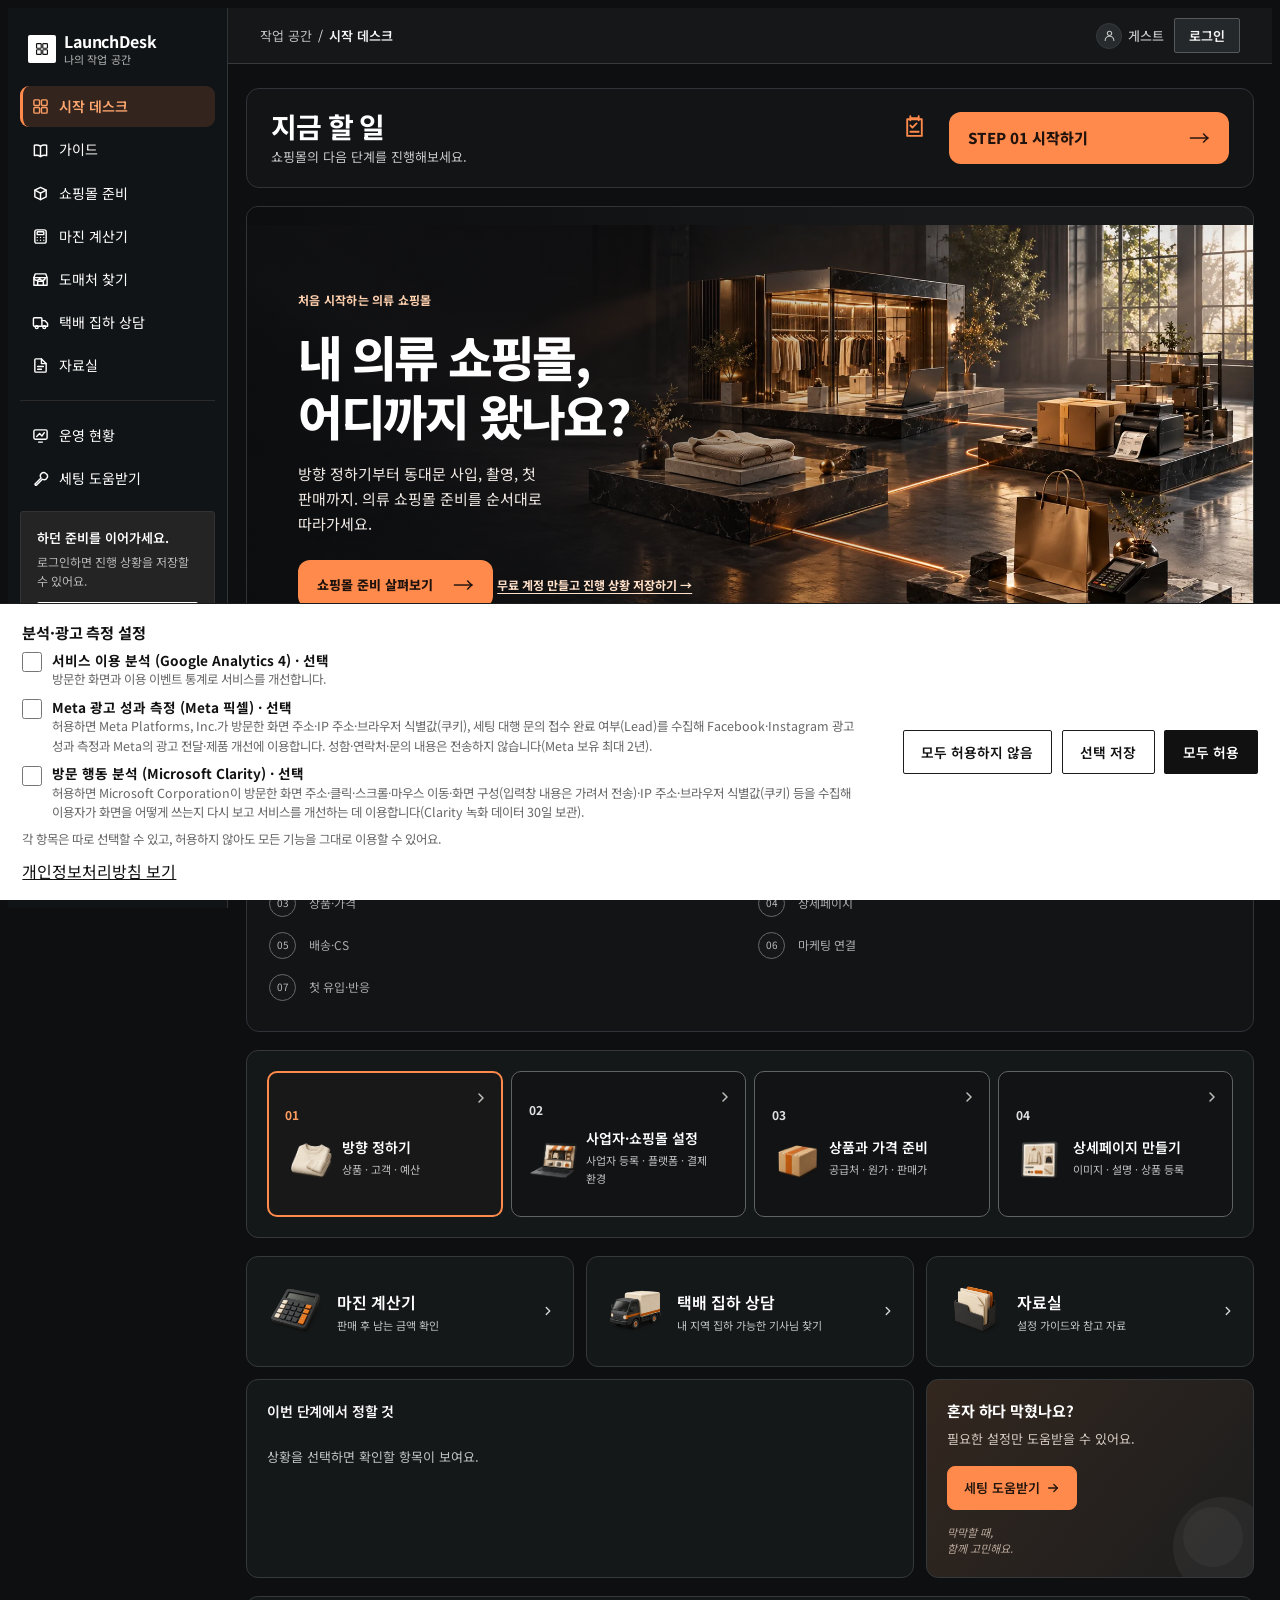
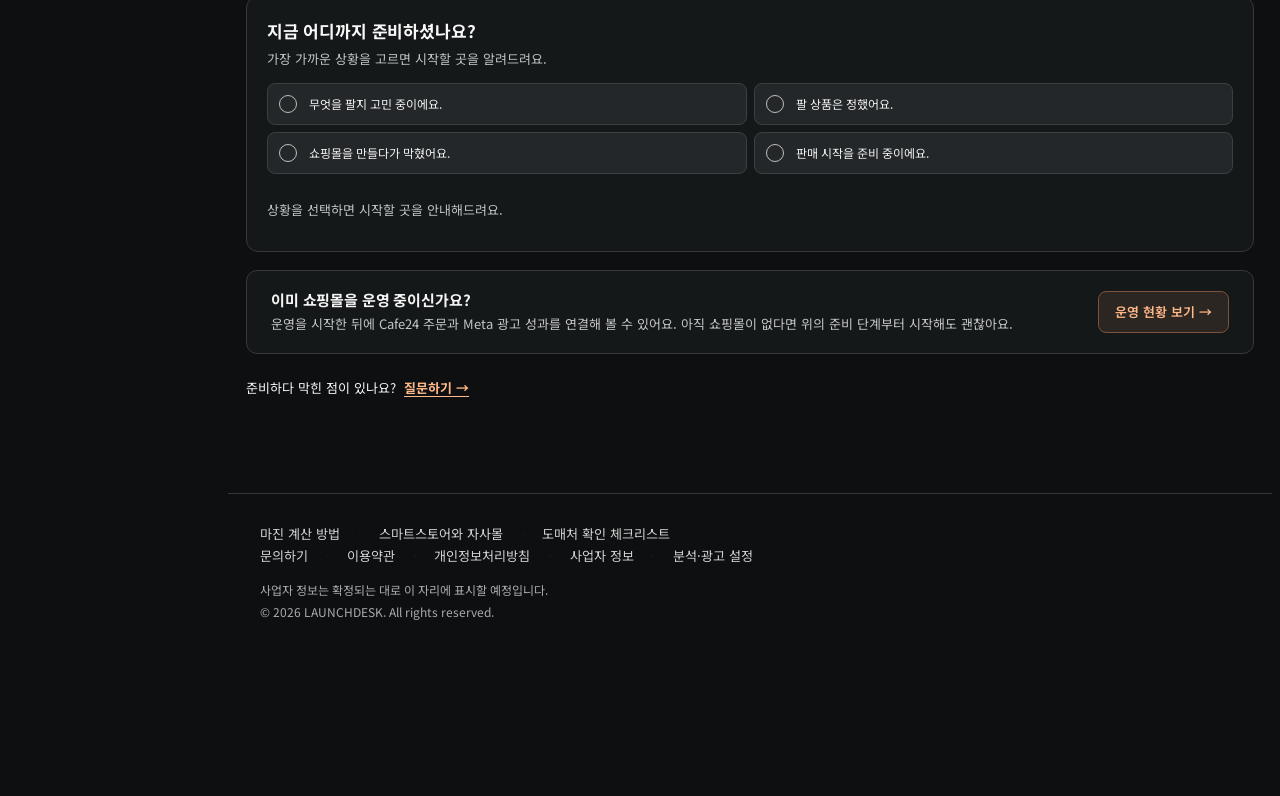
==== commit 1dbfb411: "Retarget guide copy to beginner apparel (clothing) shop owners - Title, share description and home h" ====
--- a/index.html
+++ b/index.html
@@ -11,8 +11,8 @@
      뒤에만 수행한다 — 측정 ID(G-H3D0EDRZL5)와 { send_page_view:false } 설정,
      app.js render()의 수동 page_view 방식은 그대로 유지된다. -->
 
-<title>런치데스크 | 온라인 쇼핑몰 시작 가이드 · 운영 도구</title>
-<meta name="description" content="초보 판매자를 위한 쇼핑몰 준비 가이드와 운영 도구. 로드맵, 마진 계산기, 도매처 찾기를 런치데스크에서 시작하세요.">
+<title>런치데스크 | 의류 쇼핑몰 시작 가이드 · 운영 도구</title>
+<meta name="description" content="'의류 쇼핑몰 해 볼까' 고민 중이라면. 초보 의류 셀러를 위한 준비 로드맵, 마진 계산기, 동대문 도매처 찾기를 런치데스크에서 순서대로 시작하세요.">
 <link rel="canonical" href="https://launchdesk.co.kr/">
 <!-- 파비콘 — 사이드바 로고마크(.logo-mark, 2x2 사각형 그리드)를 재사용한
      favicon.svg가 1순위(모던 브라우저), favicon.ico는 svg 미지원 브라우저가
@@ -29,18 +29,18 @@
 <meta property="og:site_name" content="런치데스크">
 <meta property="og:locale" content="ko_KR">
 <meta property="og:url" content="https://launchdesk.co.kr/">
-<meta property="og:title" content="런치데스크 | 온라인 쇼핑몰 시작 가이드 · 운영 도구">
-<meta property="og:description" content="초보 판매자를 위한 쇼핑몰 준비 가이드와 운영 도구. 로드맵, 마진 계산기, 도매처 찾기를 런치데스크에서 시작하세요.">
+<meta property="og:title" content="런치데스크 | 의류 쇼핑몰 시작 가이드 · 운영 도구">
+<meta property="og:description" content="'의류 쇼핑몰 해 볼까' 고민 중이라면. 초보 의류 셀러를 위한 준비 로드맵, 마진 계산기, 동대문 도매처 찾기를 런치데스크에서 순서대로 시작하세요.">
 <meta property="og:image" content="https://launchdesk.co.kr/assets/og-share.png">
 <meta property="og:image:type" content="image/png">
 <meta property="og:image:width" content="1200">
 <meta property="og:image:height" content="630">
 <meta property="og:image:alt" content="런치데스크 — 쇼핑몰 준비, 여기서 하나씩.">
 <meta name="twitter:card" content="summary_large_image">
-<meta name="twitter:title" content="런치데스크 | 온라인 쇼핑몰 시작 가이드 · 운영 도구">
-<meta name="twitter:description" content="초보 판매자를 위한 쇼핑몰 준비 가이드와 운영 도구. 로드맵, 마진 계산기, 도매처 찾기를 런치데스크에서 시작하세요.">
+<meta name="twitter:title" content="런치데스크 | 의류 쇼핑몰 시작 가이드 · 운영 도구">
+<meta name="twitter:description" content="'의류 쇼핑몰 해 볼까' 고민 중이라면. 초보 의류 셀러를 위한 준비 로드맵, 마진 계산기, 동대문 도매처 찾기를 런치데스크에서 순서대로 시작하세요.">
 <meta name="twitter:image" content="https://launchdesk.co.kr/assets/og-share.png">
-<meta name="twitter:image:alt" content="런치데스크 — 쇼핑몰 준비, 여기서 하나씩.">
+<meta name="twitter:image:alt" content="런치데스크 — 의류 쇼핑몰 준비, 여기서 하나씩.">
 <!-- 구조화 데이터 — 방문 확인된 사실만 담았다(사업자등록번호 · 대표자 · 주소는
      footer에 "확정되는 대로 게시 예정"이라 명시돼 있어 아직 넣지 않음 —
      /business-info가 실제로 채워지면 그때 Organization에 추가할 것). -->
@@ -54,7 +54,7 @@
       "alternateName": "LaunchDesk",
       "url": "https://launchdesk.co.kr/",
       "logo": "https://launchdesk.co.kr/apple-touch-icon.png",
-      "description": "처음 온라인 쇼핑몰을 시작하는 판매자를 위한 준비 가이드와 운영 도구."
+      "description": "처음 의류 쇼핑몰을 시작하는 판매자를 위한 준비 가이드와 운영 도구."
     },
     {
       "@type": "WebSite",
@@ -524,7 +524,7 @@
                해시 라우트만 쓴다. 이 블록 아래에는 운영 현황 안내 카드가 이어진다. -->
           <div class="desk" id="deskRoot">
             <div class="desk-rail">
-              <a class="desk-brand" href="#/" aria-label="LaunchDesk 홈"><b>Launch<span>Desk</span></b><small>처음 시작하는<br>온라인 쇼핑몰 가이드</small></a>
+              <a class="desk-brand" href="#/" aria-label="LaunchDesk 홈"><b>Launch<span>Desk</span></b><small>처음 시작하는<br>의류 쇼핑몰 가이드</small></a>
               <section class="desk-today" aria-labelledby="deskTodayTitle">
                 <div class="desk-today-head"><h2 id="deskTodayTitle">지금 할 일</h2><svg viewBox="0 0 24 24" fill="none" stroke="currentColor" stroke-width="1.8" stroke-linecap="round" stroke-linejoin="round" aria-hidden="true"><path d="M8 4h8M8 2v4m8-4v4M5 5h14v16H5zM8 11l2 2 4-4M8 17h8"/></svg></div>
                 <p>쇼핑몰의 다음 단계를 진행해보세요.</p>
@@ -557,9 +557,9 @@
               </nav>
               <section class="desk-hero" aria-labelledby="deskHeroTitle">
                 <div class="desk-hero-text">
-                  <p class="desk-eyebrow">처음 시작하는 온라인 쇼핑몰</p>
-                  <h1 id="deskHeroTitle">내 쇼핑몰,<br>어디까지 왔나요?</h1>
-                  <p class="desk-hero-lead">막막한 시작부터 첫 판매까지. 지금 필요한 단계를 찾아보세요.</p>
+                  <p class="desk-eyebrow">처음 시작하는 의류 쇼핑몰</p>
+                  <h1 id="deskHeroTitle">내 의류 쇼핑몰,<br>어디까지 왔나요?</h1>
+                  <p class="desk-hero-lead">방향 정하기부터 동대문 사입, 촬영, 첫 판매까지. 의류 쇼핑몰 준비를 순서대로 따라가세요.</p>
                   <a class="desk-hero-cta" href="#/start">쇼핑몰 준비 살펴보기 <span aria-hidden="true">→</span></a>
                   <a class="desk-hero-signup" href="#/login" data-auth-mode="signup">무료 계정 만들고 진행 상황 저장하기 →</a>
                 </div>
@@ -1153,7 +1153,7 @@
               <section class="s0-card s0-about" aria-labelledby="s0AboutTitle">
                 <h2 id="s0AboutTitle" class="s0-section-title">이 로드맵에 대하여</h2>
                 <ul class="s0-about-list">
-                  <li><b>실제 경험을 바탕으로 정리했어요.</b> 쇼핑몰을 준비하고 운영하며 겪은 시행착오와 순서를 바탕으로 만든 가이드예요. 특정 플랫폼·광고 채널·운영 방식이 모든 쇼핑몰에 똑같이 맞는 정답은 아니에요.</li>
+                  <li><b>실제 경험을 바탕으로 정리했어요.</b> 의류 쇼핑몰을 직접 준비하고 운영하며 겪은 시행착오와 순서를 바탕으로 만든 가이드예요. 특정 플랫폼·광고 채널·운영 방식이 모든 쇼핑몰에 똑같이 맞는 정답은 아니에요.</li>
                   <li><b>제도와 정책은 계속 바뀔 수 있어요.</b> 사업자등록·세금·통신판매업 신고·표시광고, 플랫폼 정책 같은 내용은 시점과 상황에 따라 달라질 수 있으니, 실제로 진행할 때는 관련 기관이나 전문가를 통해 한 번 더 확인하세요.</li>
                   <li><b>비용·성과·기간을 보장하지 않아요.</b> 이 순서를 따른다고 특정 매출이나 기간이 보장되지는 않아요. 안내에 담긴 개인적인 경험이나 사례는 참고용이며, 공식 정책과는 구분해서 봐주세요.</li>
                 </ul>
@@ -1220,7 +1220,7 @@
 
               <section class="s0-reality" aria-labelledby="s0RealityTitle">
                 <h2 id="s0RealityTitle" class="s0-section-title">현실적인 시작 안내</h2>
-                <p class="s0-reality-quote">쇼핑몰은 상품만 등록한다고 바로 판매되는 구조가 아닙니다. 상품 준비, 결제, 배송, 고객 안내, 유입 확인까지 함께 준비해야 합니다. 다만 처음부터 완벽하게 만들 필요는 없습니다. 대표 상품 하나를 실제로 판매할 수 있는 상태로 만드는 것부터 시작하세요.</p>
+                <p class="s0-reality-quote">의류 쇼핑몰은 상품만 등록한다고 바로 판매되는 구조가 아닙니다. 상품 준비, 결제, 배송, 고객 안내, 유입 확인까지 함께 준비해야 합니다. 다만 처음부터 완벽하게 만들 필요는 없습니다. 대표 상품 하나를 실제로 판매할 수 있는 상태로 만드는 것부터 시작하세요.</p>
               </section>
             </div>
 
@@ -1294,7 +1294,7 @@
               <div class="tab-panel s1-panel s1-panel-guide active" data-tab="guide">
                 <div class="s1-guide-intro">
                   <h2>먼저 방향을 정하는 기준을 살펴보세요.</h2>
-                  <p><strong>사업자 등록이나 공급처를 정하기보다 먼저, 내가 가진 예산과 목표에 맞는 방향을 정합니다.</strong> 방향이 흔들리면 상품도, 가격도, 마케팅도 함께 흔들립니다. 이 STEP은 특정 업종을 전제하지 않으며, 무엇을 팔든 같은 방식으로 정리할 수 있습니다.</p>
+                  <p><strong>사업자 등록이나 공급처를 정하기보다 먼저, 내가 가진 예산과 목표에 맞는 방향을 정합니다.</strong> 방향이 흔들리면 상품도, 가격도, 마케팅도 함께 흔들립니다. 의류 쇼핑몰은 누구에게 팔지가 정해져야 어떤 옷을 고를지, 어떤 분위기로 찍을지, 어떤 말투로 알릴지가 함께 정해집니다.</p>
                 </div>
 
                 <ol class="s1-sections">
@@ -1302,16 +1302,16 @@
                     <span class="s1-num">01</span>
                     <div class="s1-section-body">
                       <h3>타겟 고객 — 누구에게 팔 것인가</h3>
-                      <p class="s1-summary">나이 · 성별만 정하고 넘어가지 마세요. 아래 세 가지에 답할 수 있어야 이후 판단이 쉬워집니다.</p>
+                      <p class="s1-summary">연령대 · 원하는 컨셉 · 소비 성향을 함께 정하세요. 연령대를 정한다고 그 나이에만 팔리는 건 아니지만, 기준이 있어야 상품 · 촬영 · 마케팅이 한 방향으로 모입니다.</p>
                       <ul class="s1-q">
-                        <li><b>누구인가?</b> 인구통계보다 실제 특성을 적어보세요. <em>예: 반려묘를 키우는 30대 자취생 / 아침이 바쁜 직장인</em></li>
+                        <li><b>누구인가?</b> 인구통계보다 실제 특성을 적어보세요. <em>예: 출근룩이 고민인 20대 후반 직장인 / 편하지만 꾸민 듯한 데일리룩을 찾는 30대</em></li>
                         <li><b>어떤 상황에서 필요한가?</b> 언제, 어떤 상황에서 이 상품이 필요해지는지 구체적으로 떠올려보세요.</li>
-                        <li><b>왜 내 상품이어야 하는가?</b> 이미 비슷한 상품이 많은 시장에서, 굳이 내 쇼핑몰을 골라야 할 이유가 있어야 합니다.</li>
+                        <li><b>왜 내 쇼핑몰이어야 하는가?</b> 같은 동대문 상품을 파는 곳이 많습니다. 컨셉(분위기)이 일정해야 다시 찾아오는 고객이 생깁니다.</li>
                       </ul>
                       <details class="s1-more">
                         <summary>더 자세히 보기</summary>
                         <div class="s1-more-body">
-                          <p><b>운영자 팁</b> 같은 상품이라도 사진 · 설명 · 후기 구성에 따라 다르게 보입니다. 초반엔 가격 경쟁보다 신뢰를 쌓는 데 집중하세요.</p>
+                          <p><b>운영자 팁</b> 같은 옷이라도 촬영 분위기 · 모델 포즈 · 톤에 따라 전혀 다른 가격으로 보입니다. 9,900원 티셔츠도 잘 찍으면 그 이상의 가치로 보이고, 비싼 옷도 사진이 아쉬우면 클릭되지 않습니다. 초반엔 가격 경쟁보다 이미지와 신뢰를 쌓는 데 집중하세요.</p>
                           <p class="s1-quote">가격보다 이미지와 신뢰가, 쇼핑몰 초반엔 더 중요한 무기입니다.</p>
                         </div>
                       </details>
@@ -1320,8 +1320,8 @@
                   <li class="s1-section">
                     <span class="s1-num">02</span>
                     <div class="s1-section-body">
-                      <h3>판매 카테고리 · 상품군 — 무엇을 팔 것인가</h3>
-                      <p class="s1-summary">패션 · 뷰티 · 식품 · 생활용품 · 잡화 · 반려동물용품 등 어떤 카테고리든 상관없습니다. 지금은 큰 방향만 정하면 됩니다.</p>
+                      <h3>판매 상품군 — 어떤 의류를 팔 것인가</h3>
+                      <p class="s1-summary">여성의류 · 남성의류 · 빅사이즈 · 데일리 · 출근룩처럼 상품군 하나를 먼저 정하세요. 한철만 팔리는 시즌 상품보다 이너 · 트레이닝 · 데님 · 팬츠처럼 사계절 가능한 상품이 매출을 오래 지켜 줍니다. 처음엔 자체제작보다 사입 상품으로 반응을 확인하는 편이 재고 부담이 적습니다.</p>
                       <p class="s1-note">구체적인 공급처나 상품별 마진 계산은 STEP 03에서 다룹니다.</p>
                     </div>
                   </li>
@@ -1329,13 +1329,13 @@
                     <span class="s1-num">03</span>
                     <div class="s1-section-body">
                       <h3>초기 예산 — 얼마가 필요한가</h3>
-                      <p class="s1-summary">완전한 무자본 창업은 현실적으로 어렵습니다. 필요한 금액은 업종 · 규모에 따라 크게 달라지므로, 특정 금액을 정답으로 두기보다 아래 항목별로 얼마가 필요할지 먼저 가늠해보세요.</p>
+                      <p class="s1-summary">완전한 무자본 창업은 현실적으로 어렵습니다. 처음부터 브랜드처럼 시작할지(사무실 · 모델 · 스튜디오 · 광고), 직접 촬영하는 생존형으로 시작할지에 따라 필요한 금액이 크게 달라집니다. 특정 금액을 정답으로 두기보다 아래 항목별로 가늠해보세요. 초기 비용은 결국 시간이나 돈 중 하나로 반드시 치르게 됩니다.</p>
                       <dl class="s1-budget">
-                        <div><dt>상품 · 샘플</dt><dd>초도 물량, 샘플 구매 · 테스트 비용</dd></div>
+                        <div><dt>상품 · 샘플</dt><dd>샘플 사입(첫 거래는 대부분 직접 구매), 초도 물량</dd></div>
                         <div><dt>쇼핑몰 · 도메인</dt><dd>플랫폼 이용료, 도메인, 테마 비용</dd></div>
-                        <div><dt>촬영 · 콘텐츠</dt><dd>사진 · 영상 촬영, 상세페이지 제작</dd></div>
+                        <div><dt>촬영 · 모델</dt><dd>스튜디오 대여, 모델 섭외(직접 촬영하면 줄일 수 있음), 상세페이지 제작</dd></div>
                         <div><dt>포장 · 배송</dt><dd>포장재, 택배 계약</dd></div>
-                        <div><dt>광고 · 마케팅</dt><dd>초기 테스트 광고비</dd></div>
+                        <div><dt>광고 · 고정비</dt><dd>초기 테스트 광고비, 보정 프로그램 · 리뷰 연동 같은 매달 나가는 비용</dd></div>
                         <div><dt>예비비</dt><dd>예상하지 못한 지출 대비</dd></div>
                       </dl>
                     </div>
@@ -1345,7 +1345,7 @@
                     <div class="s1-section-body">
                       <h3>브랜드 · 쇼핑몰 이름</h3>
                       <ul class="s1-q s1-check">
-                        <li>예쁜 이름보다 검색이 먼저입니다 — 검색했을 때 내 브랜드가 잘 보여야 합니다.</li>
+                        <li>예쁜 이름보다 검색이 먼저입니다 — 네이버에 검색했을 때 내 브랜드가 잘 보여야 하고, 도메인 · 인스타그램 ID도 함께 비어 있는지 확인하세요.</li>
                         <li>발음이 쉽고 기억나는 이름이어야 공유가 됩니다.</li>
                       </ul>
                       <details class="s1-more">
@@ -1361,40 +1361,40 @@
                     <div class="s1-section-body">
                       <h3>벤치마킹 — 어떤 쇼핑몰을 참고할 것인가</h3>
                       <ul class="s1-q s1-check">
-                        <li>너무 큰 1위 브랜드만 보지 않습니다 — 대부분 자체제작 · 자체공장을 갖춘 대형 브랜드라 구조를 따라가기 어렵습니다.</li>
-                        <li>내 규모와 비슷하거나 한 단계 앞선 쇼핑몰을 봅니다.</li>
-                        <li>상품 구성 · 가격 · 상세페이지 · 혜택 · 후기 · 배송정책을 관찰합니다.</li>
+                        <li>지그재그 · 에이블리 랭킹 상위권만 보지 않습니다 — 상위권은 대부분 자체제작 · 전문 촬영팀을 갖춘 대형 브랜드라 혼자 따라가기 어렵습니다.</li>
+                        <li>감도 · 분위기를 참고할 곳 1곳 + 내가 따라잡을 수 있는 중소형 쇼핑몰 2곳, 이렇게 3곳 정도를 정합니다.</li>
+                        <li>상세페이지(글씨 · 말투 · 사진 배치) · 촬영 스타일 · 상품 구성 · 인스타 릴스 문구를 관찰합니다.</li>
                       </ul>
                       <p class="s1-quote">벤치마킹은 복붙이 아니라 해석입니다.</p>
                     </div>
                   </li>
                 </ol>
 
-                <!-- 업종별 예시 — 기존 .accordion/.acc-item/.acc-head 위임(app.js) 재사용, 내용은 기존 그대로 -->
+                <!-- 의류 종류별 예시 — 기존 .accordion/.acc-item/.acc-head 위임(app.js) 재사용 -->
                 <div class="accordion s1-industry">
                   <div class="s1-industry-head">
-                    <h3>업종별 예시</h3>
-                    <p>내 업종과 비슷한 예시를 펼쳐서 참고해보세요. 예시는 참고 방법을 설명한 것이며 특정 결과를 보장하지 않습니다.</p>
+                    <h3>의류 종류별 예시</h3>
+                    <p>내가 팔 의류와 비슷한 예시를 펼쳐서 참고해보세요. 예시는 참고 방법을 설명한 것이며 특정 결과를 보장하지 않습니다.</p>
                   </div>
                   <div class="acc-item">
-                    <button class="acc-head" type="button"><div class="at">패션</div><svg class="acc-chev" width="16" height="16" viewBox="0 0 24 24" fill="none" stroke="currentColor" stroke-width="2" stroke-linecap="round" stroke-linejoin="round"><polyline points="6 9 12 15 18 9"/></svg></button>
-                    <div class="acc-body"><div class="acc-body-inner"><p>지그재그 · 에이블리처럼 랭킹 탭이 있는 버티컬 플랫폼의 베스트 리스트를 참고합니다.</p></div></div>
+                    <button class="acc-head" type="button"><div class="at">여성의류</div><svg class="acc-chev" width="16" height="16" viewBox="0 0 24 24" fill="none" stroke="currentColor" stroke-width="2" stroke-linecap="round" stroke-linejoin="round"><polyline points="6 9 12 15 18 9"/></svg></button>
+                    <div class="acc-body"><div class="acc-body-inner"><p>지그재그 · 에이블리의 여성 쇼핑몰 랭킹에서 300위 이후, 내 컨셉과 비슷한 중소형 쇼핑몰을 찾아 상세페이지 · 촬영 분위기 · 상품 구성을 비교해 보세요.</p></div></div>
                   </div>
                   <div class="acc-item">
-                    <button class="acc-head" type="button"><div class="at">뷰티</div><svg class="acc-chev" width="16" height="16" viewBox="0 0 24 24" fill="none" stroke="currentColor" stroke-width="2" stroke-linecap="round" stroke-linejoin="round"><polyline points="6 9 12 15 18 9"/></svg></button>
-                    <div class="acc-body"><div class="acc-body-inner"><p>같은 방식으로, 뷰티 카테고리 오픈마켓 · 버티컬 앱의 랭킹 · 베스트 탭에서 비슷한 규모의 브랜드를 찾아보세요.</p></div></div>
+                    <button class="acc-head" type="button"><div class="at">남성의류</div><svg class="acc-chev" width="16" height="16" viewBox="0 0 24 24" fill="none" stroke="currentColor" stroke-width="2" stroke-linecap="round" stroke-linejoin="round"><polyline points="6 9 12 15 18 9"/></svg></button>
+                    <div class="acc-body"><div class="acc-body-inner"><p>남성 쇼핑몰 랭킹에서 같은 방식으로 찾고, 핏 · 사이즈 표기와 코디 구성(상의 · 하의 세트 제안)을 함께 보세요.</p></div></div>
                   </div>
                   <div class="acc-item">
-                    <button class="acc-head" type="button"><div class="at">식품</div><svg class="acc-chev" width="16" height="16" viewBox="0 0 24 24" fill="none" stroke="currentColor" stroke-width="2" stroke-linecap="round" stroke-linejoin="round"><polyline points="6 9 12 15 18 9"/></svg></button>
-                    <div class="acc-body"><div class="acc-body-inner"><p>식품 전문 플랫폼이나 오픈마켓의 카테고리별 베스트 상품 목록에서 비슷한 규모를 찾아보세요.</p></div></div>
+                    <button class="acc-head" type="button"><div class="at">빅사이즈</div><svg class="acc-chev" width="16" height="16" viewBox="0 0 24 24" fill="none" stroke="currentColor" stroke-width="2" stroke-linecap="round" stroke-linejoin="round"><polyline points="6 9 12 15 18 9"/></svg></button>
+                    <div class="acc-body"><div class="acc-body-inner"><p>빅사이즈 전문 쇼핑몰은 실측 사이즈 표기와 모델 신체 정보 안내가 특히 중요합니다. 사이즈표 구성 방식을 먼저 참고하세요.</p></div></div>
                   </div>
                   <div class="acc-item">
-                    <button class="acc-head" type="button"><div class="at">생활용품 · 잡화</div><svg class="acc-chev" width="16" height="16" viewBox="0 0 24 24" fill="none" stroke="currentColor" stroke-width="2" stroke-linecap="round" stroke-linejoin="round"><polyline points="6 9 12 15 18 9"/></svg></button>
-                    <div class="acc-body"><div class="acc-body-inner"><p>종합몰 · 오픈마켓의 카테고리 랭킹에서 상품 구성과 가격대가 비슷한 곳을 찾아보세요.</p></div></div>
+                    <button class="acc-head" type="button"><div class="at">이너 · 트레이닝 · 데님</div><svg class="acc-chev" width="16" height="16" viewBox="0 0 24 24" fill="none" stroke="currentColor" stroke-width="2" stroke-linecap="round" stroke-linejoin="round"><polyline points="6 9 12 15 18 9"/></svg></button>
+                    <div class="acc-body"><div class="acc-body-inner"><p>사계절 판매가 가능한 상품군입니다. 기모 · 시즌 버전으로 확장하는 방식과 색상별 구성 방식을 참고하세요.</p></div></div>
                   </div>
                   <div class="acc-item">
-                    <button class="acc-head" type="button"><div class="at">반려동물용품</div><svg class="acc-chev" width="16" height="16" viewBox="0 0 24 24" fill="none" stroke="currentColor" stroke-width="2" stroke-linecap="round" stroke-linejoin="round"><polyline points="6 9 12 15 18 9"/></svg></button>
-                    <div class="acc-body"><div class="acc-body-inner"><p>반려동물 전문몰이나 오픈마켓의 카테고리 베스트에서 비슷한 규모를 찾아보세요.</p></div></div>
+                    <button class="acc-head" type="button"><div class="at">액세서리</div><svg class="acc-chev" width="16" height="16" viewBox="0 0 24 24" fill="none" stroke="currentColor" stroke-width="2" stroke-linecap="round" stroke-linejoin="round"><polyline points="6 9 12 15 18 9"/></svg></button>
+                    <div class="acc-body"><div class="acc-body-inner"><p>의류와 함께 팔면 객단가와 쇼핑몰 전체 볼륨감이 올라갑니다. 코디 연출에 함께 쓰는 방식을 참고하세요.</p></div></div>
                   </div>
                 </div>
 
@@ -1439,7 +1439,7 @@
                       <div class="s1-ws-body">
                         <label for="s1Target">누구에게 판매하고 싶나요? <small>타겟 고객</small></label>
                         <p class="s1-ws-help">연령만 적기보다 생활 방식과 상품을 찾는 상황을 함께 적어보세요.</p>
-                        <textarea id="s1Target" class="worksheet-input" rows="3" placeholder="예: 반려묘를 키우는 30대 자취생"></textarea>
+                        <textarea id="s1Target" class="worksheet-input" rows="3" placeholder="예: 출근룩이 고민인 20대 후반 직장인, 심플 · 미니멀 무드, 3~5만 원대"></textarea>
                       </div>
                     </li>
                     <li class="s1-ws-item">
@@ -1447,7 +1447,7 @@
                       <div class="s1-ws-body">
                         <label for="s1Product">어떤 상품을 판매할 예정인가요? <small>카테고리 · 상품군</small></label>
                         <p class="s1-ws-help">처음부터 너무 많은 상품을 적기보다 시작할 상품군을 중심으로 적어보세요.</p>
-                        <textarea id="s1Product" class="worksheet-input" rows="3" placeholder="예: 프리미엄 수건, 반려동물 간식"></textarea>
+                        <textarea id="s1Product" class="worksheet-input" rows="3" placeholder="예: 여성 데일리 니트 · 슬랙스, 사계절 이너"></textarea>
                       </div>
                     </li>
                     <li class="s1-ws-item">
@@ -2133,40 +2133,40 @@
                     <span class="s4-num">01</span>
                     <div class="s4-section-body">
                       <h3>필요한 이미지 목록 정하기</h3>
-                      <p class="s4-summary">촬영을 시작하기 전에 아래 다섯 가지 유형을 기준으로 무엇을 찍을지 먼저 정하세요. 업종과 관계없이 적용할 수 있고, 공급처가 제공하는 이미지가 있다면 먼저 활용하고 없는 항목만 직접 촬영하면 됩니다.</p>
+                      <p class="s4-summary">촬영을 시작하기 전에 아래 다섯 가지 유형을 기준으로 무엇을 찍을지 먼저 정하세요. 의류는 여기에 착용컷이 꼭 필요합니다. 도매처가 제공하는 컷이 있다면 사용 범위를 확인해 먼저 활용하고, 없는 항목만 직접 촬영하면 됩니다.</p>
                       <div class="s4-cards">
                         <div class="s4-card-item"><p class="s4-card-title">대표 썸네일</p><p>상품을 한눈에 보여주는 이미지. 상세페이지 최상단에서 첫인상을 결정합니다.</p></div>
                         <div class="s4-card-item"><p class="s4-card-title">정면 · 후면</p><p>상품 전체 모습을 앞뒤로 보여줘 형태를 정확히 전달합니다.</p></div>
-                        <div class="s4-card-item"><p class="s4-card-title">소재 · 마감 · 디테일</p><p>재질 · 마감 · 구조를 확대해서 보여줘 신뢰를 높입니다.</p></div>
-                        <div class="s4-card-item"><p class="s4-card-title">크기 · 사이즈</p><p>실측 비교 등으로 크기 · 용량 · 구성 차이를 한눈에 이해시킵니다.</p></div>
-                        <div class="s4-card-item"><p class="s4-card-title">실제 사용 장면</p><p>사용 환경이나 착용 모습을 보여줘 구매 후를 상상하게 합니다.</p></div>
+                        <div class="s4-card-item"><p class="s4-card-title">원단 · 마감 · 디테일</p><p>원단 조직감 · 단추 · 봉제선 · 안감을 확대해서 보여줘 신뢰를 높입니다.</p></div>
+                        <div class="s4-card-item"><p class="s4-card-title">실측 사이즈 · 모델 정보</p><p>어깨 · 가슴 · 기장 실측과 모델 키 · 착용 사이즈를 함께 보여주면 사이즈 때문에 생기는 반품을 줄일 수 있습니다.</p></div>
+                        <div class="s4-card-item"><p class="s4-card-title">착용컷</p><p>전신 · 상반신 · 뒷모습 · 걷거나 앉는 컷으로 핏과 입체감을 보여줘 입었을 때를 상상하게 합니다.</p></div>
                       </div>
                       <p class="s4-note">공급처가 제공한 이미지도 사용 가능 범위를 먼저 확인하세요. 사용 허가 없이 복사한 이미지나 실제 상품과 다른 AI 이미지는 저작권 · 오인 표시 문제가 생길 수 있습니다.</p>
 
                       <div class="accordion s4-industry">
                         <div class="s4-industry-head">
-                          <h4>업종별 예시</h4>
-                          <p>내 업종과 비슷한 예시를 펼쳐서 참고해보세요.</p>
+                          <h4>의류 종류별 촬영 예시</h4>
+                          <p>내가 팔 의류와 비슷한 예시를 펼쳐서 참고해보세요.</p>
                         </div>
                         <div class="acc-item">
-                          <button class="acc-head" type="button"><div class="at">패션</div><svg class="acc-chev" width="16" height="16" viewBox="0 0 24 24" fill="none" stroke="currentColor" stroke-width="2" stroke-linecap="round" stroke-linejoin="round"><polyline points="6 9 12 15 18 9"/></svg></button>
-                          <div class="acc-body"><div class="acc-body-inner"><p>전체 정면 · 후면컷(대표) · 원단 · 마감 확대컷(디테일) · 사이즈 실측 비교컷 · 착용 무드컷(인물 촬영이 필요하다면 02 촬영 방식 참고)</p></div></div>
+                          <button class="acc-head" type="button"><div class="at">상의(니트 · 셔츠 · 티셔츠)</div><svg class="acc-chev" width="16" height="16" viewBox="0 0 24 24" fill="none" stroke="currentColor" stroke-width="2" stroke-linecap="round" stroke-linejoin="round"><polyline points="6 9 12 15 18 9"/></svg></button>
+                          <div class="acc-body"><div class="acc-body-inner"><p>정면 · 후면컷(대표) · 원단 조직 · 넥라인 · 소매 끝 확대컷 · 실측(어깨 · 가슴 · 총장 · 소매) · 착용 무드컷</p></div></div>
                         </div>
                         <div class="acc-item">
-                          <button class="acc-head" type="button"><div class="at">뷰티</div><svg class="acc-chev" width="16" height="16" viewBox="0 0 24 24" fill="none" stroke="currentColor" stroke-width="2" stroke-linecap="round" stroke-linejoin="round"><polyline points="6 9 12 15 18 9"/></svg></button>
-                          <div class="acc-body"><div class="acc-body-inner"><p>제품 자체컷(대표) · 텍스처 · 발림 확대컷(디테일) · 용량 비교컷 · 실제 사용 장면</p></div></div>
+                          <button class="acc-head" type="button"><div class="at">하의(팬츠 · 데님 · 스커트)</div><svg class="acc-chev" width="16" height="16" viewBox="0 0 24 24" fill="none" stroke="currentColor" stroke-width="2" stroke-linecap="round" stroke-linejoin="round"><polyline points="6 9 12 15 18 9"/></svg></button>
+                          <div class="acc-body"><div class="acc-body-inner"><p>정면 · 후면 · 옆선컷 · 허리 밴드 · 지퍼 · 포켓 확대컷 · 실측(허리 · 엉덩이 · 허벅지 · 밑위 · 총장) · 앉은 자세 착용컷</p></div></div>
                         </div>
                         <div class="acc-item">
-                          <button class="acc-head" type="button"><div class="at">식품</div><svg class="acc-chev" width="16" height="16" viewBox="0 0 24 24" fill="none" stroke="currentColor" stroke-width="2" stroke-linecap="round" stroke-linejoin="round"><polyline points="6 9 12 15 18 9"/></svg></button>
-                          <div class="acc-body"><div class="acc-body-inner"><p>완성된 플레이팅컷(대표) · 원재료 · 조리 확대컷(디테일) · 중량 · 구성 비교컷 · 실제 먹는 장면</p></div></div>
+                          <button class="acc-head" type="button"><div class="at">아우터</div><svg class="acc-chev" width="16" height="16" viewBox="0 0 24 24" fill="none" stroke="currentColor" stroke-width="2" stroke-linecap="round" stroke-linejoin="round"><polyline points="6 9 12 15 18 9"/></svg></button>
+                          <div class="acc-body"><div class="acc-body-inner"><p>앞여밈 연 컷 · 닫은 컷 · 안감 · 충전재 · 단추 확대컷 · 실측 · 이너와 함께 입은 코디컷</p></div></div>
                         </div>
                         <div class="acc-item">
-                          <button class="acc-head" type="button"><div class="at">생활용품 · 잡화</div><svg class="acc-chev" width="16" height="16" viewBox="0 0 24 24" fill="none" stroke="currentColor" stroke-width="2" stroke-linecap="round" stroke-linejoin="round"><polyline points="6 9 12 15 18 9"/></svg></button>
-                          <div class="acc-body"><div class="acc-body-inner"><p>제품 전체컷(대표) · 소재 · 마감 확대컷(디테일) · 사이즈 · 구성 비교컷 · 실제 사용 장면</p></div></div>
+                          <button class="acc-head" type="button"><div class="at">원피스 · 세트</div><svg class="acc-chev" width="16" height="16" viewBox="0 0 24 24" fill="none" stroke="currentColor" stroke-width="2" stroke-linecap="round" stroke-linejoin="round"><polyline points="6 9 12 15 18 9"/></svg></button>
+                          <div class="acc-body"><div class="acc-body-inner"><p>전신 정면 · 후면 · 옆모습 · 허리선 · 트임 확대컷 · 실측 · 걷는 착용컷</p></div></div>
                         </div>
                         <div class="acc-item">
-                          <button class="acc-head" type="button"><div class="at">반려동물용품</div><svg class="acc-chev" width="16" height="16" viewBox="0 0 24 24" fill="none" stroke="currentColor" stroke-width="2" stroke-linecap="round" stroke-linejoin="round"><polyline points="6 9 12 15 18 9"/></svg></button>
-                          <div class="acc-body"><div class="acc-body-inner"><p>제품 전체컷(대표) · 소재 · 마감 확대컷(디테일) · 크기 · 구성 비교컷 · 반려동물이 사용하는 장면</p></div></div>
+                          <button class="acc-head" type="button"><div class="at">액세서리</div><svg class="acc-chev" width="16" height="16" viewBox="0 0 24 24" fill="none" stroke="currentColor" stroke-width="2" stroke-linecap="round" stroke-linejoin="round"><polyline points="6 9 12 15 18 9"/></svg></button>
+                          <div class="acc-body"><div class="acc-body-inner"><p>단독컷 · 착용컷 · 크기 비교컷 · 소재 확대컷, 의류 코디에 함께 쓴 컷</p></div></div>
                         </div>
                       </div>
                     </div>
@@ -2179,10 +2179,10 @@
                       <p class="s4-summary">누가, 어떻게 촬영할지 정하면 준비할 게 명확해집니다. 아래 세 가지 방식의 차이를 보고 내 상품 · 예산에 맞는 방식을 고르세요.</p>
                       <div class="s4-methods">
                         <div class="s4-method"><p class="s4-method-name">직접 촬영</p><p class="s4-m-good">비용 부담이 적고 바로 시작 가능</p><p class="s4-m-limit">결과물 퀄리티가 촬영자 역량에 좌우됨</p></div>
-                        <div class="s4-method"><p class="s4-method-name">모델 촬영</p><p class="s4-m-good">착용 · 사용 모습을 자연스럽게 전달</p><p class="s4-m-limit">인물이 필요한 업종(패션 · 일부 뷰티 등)에 한정, 섭외 비용 발생</p></div>
+                        <div class="s4-method"><p class="s4-method-name">모델 촬영</p><p class="s4-m-good">착용 · 사용 모습을 자연스럽게 전달</p><p class="s4-m-limit">섭외 비용이 들고 일정을 미리 잡아야 함(프리랜서 모델은 보통 한 주 전 예약)</p></div>
                         <div class="s4-method"><p class="s4-method-name">촬영 대행</p><p class="s4-m-good">전문 장비 · 편집까지 한 번에 해결</p><p class="s4-m-limit">외주 비용이 들고 일정 조율이 필요</p></div>
                       </div>
-                      <p class="s4-note">모델 · 촬영 대행 비용은 지역 · 경력 · 촬영 규모에 따라 차이가 커서 여기서는 특정 금액을 기준으로 안내하지 않습니다. 실제 진행 전 여러 곳의 견적을 비교하고, 짧은 테스트 촬영으로 결과물을 먼저 확인하세요.</p>
+                      <p class="s4-note">모델 · 촬영 대행 비용은 지역 · 경력 · 촬영 규모에 따라 차이가 커서 여기서는 특정 금액을 기준으로 안내하지 않습니다. 실제 진행 전 여러 곳의 견적을 비교하고, 짧은 테스트 촬영으로 결과물을 먼저 확인하세요. 촬영 장소도 컨셉에 맞게 고르세요 — 흰 배경 스튜디오(상품 강조), 카페 · 인테리어 스튜디오(무드), 셀카존 · 집(예산 절약, 자연광 확인), 야외(자연스러움, 날씨 변수).</p>
                       <p class="s4-note">사진만으로 부족하다고 느껴진다면 5~10초 정도의 짧은 사용 장면 영상을 함께 준비하는 것도 방법입니다 — 모든 상품에 꼭 필요한 것은 아닙니다.</p>
                       <a class="s4-service" href="#/resources/photo-outsourcing-checklist">
                         <span class="s4-service-icon" aria-hidden="true"><svg viewBox="0 0 18 18" fill="none" stroke="currentColor" stroke-width="1.5" stroke-linecap="round" stroke-linejoin="round"><path d="M2 6.5A1.5 1.5 0 0 1 3.5 5h2l1-2h5l1 2h2A1.5 1.5 0 0 1 16 6.5v7A1.5 1.5 0 0 1 14.5 15h-11A1.5 1.5 0 0 1 2 13.5z"/><circle cx="9" cy="10" r="2.6"/></svg></span>
@@ -2196,11 +2196,11 @@
                     <span class="s4-num">03</span>
                     <div class="s4-section-body">
                       <h3>상세페이지 순서 정하기</h3>
-                      <p class="s4-summary">업종과 관계없이, 고객이 아래 순서로 정보를 확인할 수 있으면 이해하고 구매를 결정하기 쉬워집니다.</p>
+                      <p class="s4-summary">의류 상세페이지는 고객이 아래 순서로 정보를 확인할 수 있으면 이해하고 구매를 결정하기 쉬워집니다.</p>
                       <ul class="s4-checks">
                         <li>고객 문제 · 핵심 장점 — 이 상품이 무엇이고 누구에게 필요한지</li>
                         <li>실제 상품 이미지 — 01에서 준비한 이미지</li>
-                        <li>상세 스펙 — 크기 · 용량 · 소재 등 주요 정보</li>
+                        <li>상세 스펙 — 실측 사이즈 · 소재 · 두께 · 신축성 · 비침 · 안감</li>
                         <li>옵션 · 사이즈 — 선택 가능한 구성</li>
                         <li>배송 · 교환 · 반품 안내</li>
                       </ul>
@@ -2211,28 +2211,28 @@
 
                       <div class="accordion s4-industry">
                         <div class="s4-industry-head">
-                          <h4>업종별 필수 고지사항</h4>
-                          <p>상품군마다 반드시 안내해야 하는 정보가 다릅니다. 판매 전 확인하세요.</p>
+                          <h4>의류 필수 안내 항목</h4>
+                          <p>의류는 아래 정보를 빠뜨리면 문의 · 반품이 늘어납니다. 판매 전 확인하세요.</p>
                         </div>
                         <div class="acc-item">
-                          <button class="acc-head" type="button"><div class="at">패션</div><svg class="acc-chev" width="16" height="16" viewBox="0 0 24 24" fill="none" stroke="currentColor" stroke-width="2" stroke-linecap="round" stroke-linejoin="round"><polyline points="6 9 12 15 18 9"/></svg></button>
-                          <div class="acc-body"><div class="acc-body-inner"><p>소재, 세탁 · 취급방법 등 (예: 린넨 → 세탁 시 줄어듦)</p></div></div>
+                          <button class="acc-head" type="button"><div class="at">소재 · 혼용률</div><svg class="acc-chev" width="16" height="16" viewBox="0 0 24 24" fill="none" stroke="currentColor" stroke-width="2" stroke-linecap="round" stroke-linejoin="round"><polyline points="6 9 12 15 18 9"/></svg></button>
+                          <div class="acc-body"><div class="acc-body-inner"><p>겉감 · 안감 소재와 비율(예: 면 60% · 폴리 40%), 두께 · 신축성 · 비침</p></div></div>
                         </div>
                         <div class="acc-item">
-                          <button class="acc-head" type="button"><div class="at">뷰티</div><svg class="acc-chev" width="16" height="16" viewBox="0 0 24 24" fill="none" stroke="currentColor" stroke-width="2" stroke-linecap="round" stroke-linejoin="round"><polyline points="6 9 12 15 18 9"/></svg></button>
-                          <div class="acc-body"><div class="acc-body-inner"><p>전성분, 사용기한, 주의사항 등</p></div></div>
+                          <button class="acc-head" type="button"><div class="at">세탁 · 취급</div><svg class="acc-chev" width="16" height="16" viewBox="0 0 24 24" fill="none" stroke="currentColor" stroke-width="2" stroke-linecap="round" stroke-linejoin="round"><polyline points="6 9 12 15 18 9"/></svg></button>
+                          <div class="acc-body"><div class="acc-body-inner"><p>세탁 방법과 주의사항(예: 린넨은 세탁 후 줄어들 수 있음, 니트는 손세탁 권장)</p></div></div>
                         </div>
                         <div class="acc-item">
-                          <button class="acc-head" type="button"><div class="at">식품</div><svg class="acc-chev" width="16" height="16" viewBox="0 0 24 24" fill="none" stroke="currentColor" stroke-width="2" stroke-linecap="round" stroke-linejoin="round"><polyline points="6 9 12 15 18 9"/></svg></button>
-                          <div class="acc-body"><div class="acc-body-inner"><p>원재료, 알레르기, 유통 · 소비기한 등</p></div></div>
+                          <button class="acc-head" type="button"><div class="at">사이즈 · 실측</div><svg class="acc-chev" width="16" height="16" viewBox="0 0 24 24" fill="none" stroke="currentColor" stroke-width="2" stroke-linecap="round" stroke-linejoin="round"><polyline points="6 9 12 15 18 9"/></svg></button>
+                          <div class="acc-body"><div class="acc-body-inner"><p>측정 부위와 측정 방법, 측정 위치에 따라 1~3cm 오차가 있을 수 있다는 안내, 모델 키 · 착용 사이즈</p></div></div>
                         </div>
                         <div class="acc-item">
-                          <button class="acc-head" type="button"><div class="at">생활용품 · 잡화</div><svg class="acc-chev" width="16" height="16" viewBox="0 0 24 24" fill="none" stroke="currentColor" stroke-width="2" stroke-linecap="round" stroke-linejoin="round"><polyline points="6 9 12 15 18 9"/></svg></button>
-                          <div class="acc-body"><div class="acc-body-inner"><p>재질, 규격, 안전 · 인증 관련 정보 등</p></div></div>
+                          <button class="acc-head" type="button"><div class="at">색상 차이</div><svg class="acc-chev" width="16" height="16" viewBox="0 0 24 24" fill="none" stroke="currentColor" stroke-width="2" stroke-linecap="round" stroke-linejoin="round"><polyline points="6 9 12 15 18 9"/></svg></button>
+                          <div class="acc-body"><div class="acc-body-inner"><p>모니터 · 휴대폰 화면과 촬영 조명에 따라 실제 색상과 다르게 보일 수 있다는 안내</p></div></div>
                         </div>
                         <div class="acc-item">
-                          <button class="acc-head" type="button"><div class="at">반려동물용품</div><svg class="acc-chev" width="16" height="16" viewBox="0 0 24 24" fill="none" stroke="currentColor" stroke-width="2" stroke-linecap="round" stroke-linejoin="round"><polyline points="6 9 12 15 18 9"/></svg></button>
-                          <div class="acc-body"><div class="acc-body-inner"><p>대상, 사용방법, 주의사항 등</p></div></div>
+                          <button class="acc-head" type="button"><div class="at">AI 이미지 사용 시</div><svg class="acc-chev" width="16" height="16" viewBox="0 0 24 24" fill="none" stroke="currentColor" stroke-width="2" stroke-linecap="round" stroke-linejoin="round"><polyline points="6 9 12 15 18 9"/></svg></button>
+                          <div class="acc-body"><div class="acc-body-inner"><p>광고에 AI로 만든 가상 인물을 쓰면 "가상인물"임을 표시해야 합니다(2026년 6월 1일 개정 지침). 실제 착용 핏과 다른 이미지는 오인 표시가 될 수 있습니다.</p></div></div>
                         </div>
                       </div>
                       <p class="s4-note">위 예시는 참고용입니다. 정확한 법적 표시사항은 상품군과 판매 시점의 관련 기준에 따라 달라지므로, 실제 등록 전 관련 법령 · 플랫폼 정책을 확인하세요.</p>
@@ -2515,7 +2515,7 @@
                       </ul>
                       <div class="s7-warn">
                         <svg viewBox="0 0 16 16" fill="none" aria-hidden="true"><path d="M8 1.5 1.5 14h13L8 1.5Z" stroke="currentColor" stroke-width="1.3" stroke-linejoin="round"/><line x1="8" y1="6.5" x2="8" y2="10" stroke="currentColor" stroke-width="1.4" stroke-linecap="round"/><circle cx="8" cy="12" r="0.65" fill="currentColor"/></svg>
-                        <p>광고비 · 기간 · CTR 기준은 업종과 상품마다 달라 모든 경우에 맞는 정답은 없습니다. 자료실의 사례는 개인적인 테스트 기록일 뿐, 같은 결과를 보장하지 않습니다.</p>
+                        <p>광고비 · 기간 · CTR 기준은 상품 · 가격대 · 시즌마다 달라 모든 경우에 맞는 정답은 없습니다. 자료실의 사례는 개인적인 테스트 기록일 뿐, 같은 결과를 보장하지 않습니다.</p>
                       </div>
                       <a class="s7-service" href="#/resources/meta-ads-start">
                         <span class="s7-service-icon" aria-hidden="true"><svg viewBox="0 0 18 18" fill="none" stroke="currentColor" stroke-width="1.5" stroke-linecap="round" stroke-linejoin="round"><path d="M10 2H4a1 1 0 0 0-1 1v12a1 1 0 0 0 1 1h10a1 1 0 0 0 1-1V7l-5-5Z"/><path d="M10 2v5h5"/><line x1="6" y1="10" x2="12" y2="10"/><line x1="6" y1="13" x2="10" y2="13"/></svg></span>
@@ -2727,7 +2727,7 @@
               <div class="tab-panel s5-panel s5-panel-guide active" data-tab="guide">
                 <div class="s5-guide-intro">
                   <h2>오픈 전, 주문이 들어왔을 때 흐름을 먼저 확인하세요.</h2>
-                  <p><strong>주문 접수부터 배송 완료, 교환·반품 대응까지 한 번은 전체 흐름을 이해해야 실제 문제가 생겼을 때 당황하지 않습니다.</strong> 특정 업종을 전제하지 않으며, 무엇을 팔든 같은 흐름으로 준비할 수 있습니다.</p>
+                  <p><strong>주문 접수부터 배송 완료, 교환·반품 대응까지 한 번은 전체 흐름을 이해해야 실제 문제가 생겼을 때 당황하지 않습니다.</strong> 의류는 사이즈 · 색상 때문에 교환 · 반품 문의가 많은 편이라, 이 흐름을 미리 정해 두면 오픈 후 당황할 일이 줄어듭니다.</p>
                 </div>
 
                 <ol class="s5-sections">
@@ -3034,7 +3034,7 @@
             <div class="s8-main">
               <section class="s8-card s8-priority" aria-labelledby="s8PriorityTitle">
                 <h2 id="s8PriorityTitle" class="s8-section-title">오픈 후 가장 먼저 할 일</h2>
-                <p class="s8-section-lead">업종과 관계없이, 오픈 직후엔 아래 세 가지부터 확인하세요.</p>
+                <p class="s8-section-lead">의류 쇼핑몰은 오픈 직후 아래 세 가지부터 확인하세요.</p>
                 <ol class="s8-sections">
                   <li class="s8-section">
                     <span class="s8-num">01</span>
@@ -3500,7 +3500,7 @@
               <div class="tab-panel s3-panel s3-panel-guide active" data-tab="guide">
                 <div class="s3-guide-intro">
                   <h2>상품을 정하기 전에, 확인할 순서를 살펴보세요.</h2>
-                  <p><strong>대표 상품을 먼저 확정하고, 공급처 후보를 비교한 뒤, 조건과 샘플까지 확인하고 나서 판매가를 정합니다.</strong> 특정 업종 · 공급처 · 플랫폼을 전제하지 않으며, 무엇을 팔든 같은 순서로 준비할 수 있습니다.</p>
+                  <p><strong>대표 상품을 먼저 확정하고, 공급처 후보를 비교한 뒤, 조건과 샘플까지 확인하고 나서 판매가를 정합니다.</strong> 의류는 샘플로 실물을 먼저 확인하고, 촬영 · 업로드로 반응을 본 뒤 판매가를 정하는 순서가 안전합니다.</p>
                 </div>
 
                 <ol class="s3-sections">
@@ -3510,10 +3510,10 @@
                       <h3>상품 후보 정하기</h3>
                       <p class="s3-summary">무엇을 팔지 한 문장으로 먼저 정리해보세요. 처음부터 상품을 넓게 갖추기보다, 대표 상품(또는 우선 판매할 상품 몇 가지)을 먼저 확정하고 반응을 테스트한 뒤 넓혀가는 편이 안전합니다.</p>
                       <div class="s3-cards">
-                        <div class="s3-card-item"><p class="s3-card-title">대표 옵션 먼저 테스트</p><p>색상 · 용량 · 맛 · 사이즈 · 구성처럼 상품에 옵션이 있다면, 모든 옵션을 한 번에 준비하지 말고 대표 옵션 하나로 먼저 반응을 확인한 뒤 나머지를 추가하세요.</p></div>
-                        <div class="s3-card-item"><p class="s3-card-title">부가 상품 소량 준비</p><p>객단가를 높이는 저관여 부가 상품(소모품 · 액세서리 · 굿즈 등)을 소량 함께 준비하면 도움이 됩니다.</p></div>
-                        <div class="s3-card-item"><p class="s3-card-title">스테디셀러 우선</p><p>특정 시즌 · 유행을 타지 않는 상품군을 먼저 확보하면 매출을 오래 지탱하기 쉽습니다.</p></div>
-                        <div class="s3-card-item"><p class="s3-card-title">입점 심사 기준 확인 <span class="s3-tag">참고</span></p><p>판매 채널에 따라 최소 등록 상품 수 같은 입점 심사 기준이 있을 수 있습니다. 사용하려는 채널의 기준을 미리 확인하세요.</p></div>
+                        <div class="s3-card-item"><p class="s3-card-title">한 컬러씩 먼저 테스트</p><p>색상 · 사이즈 옵션을 한 번에 다 준비하지 말고, 처음엔 한 컬러씩만 올려 반응을 확인하세요. 반응이 좋은 상품만 색상을 추가하고 대표 이미지를 다시 다듬습니다.</p></div>
+                        <div class="s3-card-item"><p class="s3-card-title">액세서리 함께 준비</p><p>액세서리를 10~20개 정도 함께 올리면 객단가가 오르고, 쇼핑몰이 활발하게 운영되는 느낌도 납니다.</p></div>
+                        <div class="s3-card-item"><p class="s3-card-title">사계절 상품 우선</p><p>한철 시즌 상품은 시즌이 끝나면 매출이 급격히 줄어듭니다. 이너 · 트레이닝 · 데님 · 팬츠처럼 계절을 덜 타는 상품은 기모 버전 등으로 넓히기도 쉽습니다.</p></div>
+                        <div class="s3-card-item"><p class="s3-card-title">입점 심사 기준 확인 <span class="s3-tag">참고</span></p><p>지그재그 · 에이블리 같은 패션 앱은 등록 상품 수(예: 30개 안팎) 같은 입점 심사 기준이 있을 수 있습니다. 기준은 앱마다 바뀌니 신청 전에 확인하세요. 상품이 많아야 쇼핑몰 전체 분위기도 잡힙니다.</p></div>
                       </div>
                     </div>
                   </li>
@@ -3524,39 +3524,39 @@
                       <h3>공급처 후보 찾기</h3>
                       <p class="s3-summary">공급 방식부터 정하면 후보를 좁히기 쉽습니다. 한 가지 방식이 정답은 아니니, 아래 기준으로 내 상품에 맞는 방식을 먼저 살펴보세요.</p>
                       <div class="s3-methods">
-                        <div class="s3-method"><p class="s3-method-name">도매 · 총판 매입</p><p class="s3-m-good">빠르게 시작 가능, 재고 확인이 쉬움</p><p class="s3-m-limit">차별화가 어렵고 최소 주문수량이 있을 수 있음</p></div>
-                        <div class="s3-method"><p class="s3-method-name">제조사 · OEM · ODM</p><p class="s3-m-good">브랜드 차별화 가능</p><p class="s3-m-limit">최소 수량이 크고 초기 비용 · 리드타임이 김</p></div>
-                        <div class="s3-method"><p class="s3-method-name">해외 소싱</p><p class="s3-m-good">단가가 낮은 경우가 많음</p><p class="s3-m-limit">배송 기간이 길고 품질 편차 · 통관 이슈</p></div>
+                        <div class="s3-method"><p class="s3-method-name">동대문 사입</p><p class="s3-m-good">실물을 보고 빠르게 시작 가능, 신상이 계속 나옴</p><p class="s3-m-limit">같은 상품을 파는 쇼핑몰이 많아 촬영 · 컨셉으로 차별화해야 함</p></div>
+                        <div class="s3-method"><p class="s3-method-name">자체제작</p><p class="s3-m-good">브랜드 차별화, 잘 팔리는 상품은 원가를 낮출 수 있음</p><p class="s3-m-limit">최소 생산 수량 · 원단비 · 패턴비 부담, 실패하면 재고로 남음</p></div>
+                        <div class="s3-method"><p class="s3-method-name">중국 도매 직거래</p><p class="s3-m-good">중간 유통을 줄여 도매가를 낮출 수 있음</p><p class="s3-m-limit">최소 수량 · 배송 기간 · 품질 편차 · 통관을 확인해야 함</p></div>
                         <div class="s3-method"><p class="s3-method-name">위탁판매</p><p class="s3-m-good">재고 부담 없이 진입장벽이 낮음</p><p class="s3-m-limit">마진이 낮고 배송 · 품질 통제가 어려움</p></div>
-                        <div class="s3-method"><p class="s3-method-name">직접 제작</p><p class="s3-m-good">완전한 차별화 가능</p><p class="s3-m-limit">초기 투자 · 리스크가 크고 생산 경험 필요</p></div>
+                        <div class="s3-method"><p class="s3-method-name">사입 대행(사입삼촌)</p><p class="s3-m-good">동대문에 직접 가지 않아도 사입 · 합포장 가능</p><p class="s3-m-limit">도매처마다 대행비가 들고, 처음엔 믿을 만한 대행을 찾아야 함</p></div>
                         <div class="s3-method"><p class="s3-method-name">기타 <span class="s3-tag">협업 · 구독형 등</span></p><p class="s3-m-good">상황에 맞게 유연하게 조합 가능</p><p class="s3-m-limit">케이스마다 조건이 크게 다름</p></div>
                       </div>
                       <p class="s3-note">공급처 후보는 한 곳만 보지 말고 <strong>최소 2~3곳을 비교</strong>하세요. 단가 · 조건이 비슷해 보여도 배송 · 대응 속도에서 차이가 큰 경우가 많습니다.</p>
 
                       <div class="accordion s3-industry">
                         <div class="s3-industry-head">
-                          <h4>업종별 예시</h4>
-                          <p>내 업종과 비슷한 예시를 펼쳐서 참고해보세요. 예시는 참고 방법을 설명한 것이며 특정 결과를 보장하지 않습니다.</p>
+                          <h4>의류 공급 방식별 예시</h4>
+                          <p>내 상황과 비슷한 예시를 펼쳐서 참고해보세요. 예시는 참고 방법을 설명한 것이며 특정 결과를 보장하지 않습니다.</p>
                         </div>
                         <div class="acc-item">
-                          <button class="acc-head" type="button"><div class="at">패션</div><svg class="acc-chev" width="16" height="16" viewBox="0 0 24 24" fill="none" stroke="currentColor" stroke-width="2" stroke-linecap="round" stroke-linejoin="round"><polyline points="6 9 12 15 18 9"/></svg></button>
+                          <button class="acc-head" type="button"><div class="at">동대문 사입</div><svg class="acc-chev" width="16" height="16" viewBox="0 0 24 24" fill="none" stroke="currentColor" stroke-width="2" stroke-linecap="round" stroke-linejoin="round"><polyline points="6 9 12 15 18 9"/></svg></button>
                           <div class="acc-body"><div class="acc-body-inner"><p>신상마켓 같은 동대문 도매 전용 앱으로 사입하거나, 셀러오션 카페 등에서 구인하는 '사입삼촌'(대행)을 활용합니다. 디오트 · 남평화 · 동원(저가), APM · APM플레이스(고급) 등 지역별로 시세가 다르고, 목 · 금요일에 물량이 몰립니다. 첫 거래는 대부분 직접 구매(샘플 반납은 2주 이내)로 시작합니다.</p></div></div>
                         </div>
                         <div class="acc-item">
-                          <button class="acc-head" type="button"><div class="at">뷰티</div><svg class="acc-chev" width="16" height="16" viewBox="0 0 24 24" fill="none" stroke="currentColor" stroke-width="2" stroke-linecap="round" stroke-linejoin="round"><polyline points="6 9 12 15 18 9"/></svg></button>
-                          <div class="acc-body"><div class="acc-body-inner"><p>OEM · ODM 화장품 제조사와 협업하거나, 뷰티 카테고리 도매 플랫폼에서 공급처를 찾아보세요.</p></div></div>
+                          <button class="acc-head" type="button"><div class="at">도매 앱으로 사입</div><svg class="acc-chev" width="16" height="16" viewBox="0 0 24 24" fill="none" stroke="currentColor" stroke-width="2" stroke-linecap="round" stroke-linejoin="round"><polyline points="6 9 12 15 18 9"/></svg></button>
+                          <div class="acc-body"><div class="acc-body-inner"><p>신상마켓 같은 동대문 도매 앱은 사업자 등록과 운영 중인 사이트 주소를 내야 열람할 수 있습니다. 도매처마다 최소 구매 수량 · 거래 조건 · 결제 · 배송 방식이 다르니 비교한 뒤 거래하세요.</p></div></div>
                         </div>
                         <div class="acc-item">
-                          <button class="acc-head" type="button"><div class="at">식품</div><svg class="acc-chev" width="16" height="16" viewBox="0 0 24 24" fill="none" stroke="currentColor" stroke-width="2" stroke-linecap="round" stroke-linejoin="round"><polyline points="6 9 12 15 18 9"/></svg></button>
-                          <div class="acc-body"><div class="acc-body-inner"><p>위생 · 유통기한 관리가 중요한 만큼, 제조 · 유통 인허가를 갖춘 공급처인지부터 확인하세요.</p></div></div>
+                          <button class="acc-head" type="button"><div class="at">샘플 받는 법</div><svg class="acc-chev" width="16" height="16" viewBox="0 0 24 24" fill="none" stroke="currentColor" stroke-width="2" stroke-linecap="round" stroke-linejoin="round"><polyline points="6 9 12 15 18 9"/></svg></button>
+                          <div class="acc-body"><div class="acc-body-inner"><p>첫 거래는 대부분 샘플을 주지 않아 직접 구매해야 합니다. 쇼핑몰을 실제 운영 중인 것처럼 갖추고 상품이 10~20개 이상 쌓이면 샘플 요청이 받아들여질 가능성이 높아집니다. 샘플은 보통 2주 안에 반납해야 합니다.</p></div></div>
                         </div>
                         <div class="acc-item">
-                          <button class="acc-head" type="button"><div class="at">생활용품 · 잡화</div><svg class="acc-chev" width="16" height="16" viewBox="0 0 24 24" fill="none" stroke="currentColor" stroke-width="2" stroke-linecap="round" stroke-linejoin="round"><polyline points="6 9 12 15 18 9"/></svg></button>
-                          <div class="acc-body"><div class="acc-body-inner"><p>국내 도매 플랫폼이나 해외 소싱 플랫폼에서 여러 공급처의 단가 · 조건을 비교해보세요.</p></div></div>
+                          <button class="acc-head" type="button"><div class="at">자체제작 전환</div><svg class="acc-chev" width="16" height="16" viewBox="0 0 24 24" fill="none" stroke="currentColor" stroke-width="2" stroke-linecap="round" stroke-linejoin="round"><polyline points="6 9 12 15 18 9"/></svg></button>
+                          <div class="acc-body"><div class="acc-body-inner"><p>잘 팔리는 상품이 생기면 디자인을 조금 바꿔 자체제작으로 전환하는 방법이 있습니다. 원가를 낮추고 차별화할 수 있지만 최소 생산 수량이 있어, 반응이 확인된 상품부터 검토하세요.</p></div></div>
                         </div>
                         <div class="acc-item">
-                          <button class="acc-head" type="button"><div class="at">반려동물용품</div><svg class="acc-chev" width="16" height="16" viewBox="0 0 24 24" fill="none" stroke="currentColor" stroke-width="2" stroke-linecap="round" stroke-linejoin="round"><polyline points="6 9 12 15 18 9"/></svg></button>
-                          <div class="acc-body"><div class="acc-body-inner"><p>반려동물 전문 제조 · 유통 업체나 관련 도매 플랫폼에서 공급처를 찾아보세요.</p></div></div>
+                          <button class="acc-head" type="button"><div class="at">중국 도매 직거래</div><svg class="acc-chev" width="16" height="16" viewBox="0 0 24 24" fill="none" stroke="currentColor" stroke-width="2" stroke-linecap="round" stroke-linejoin="round"><polyline points="6 9 12 15 18 9"/></svg></button>
+                          <div class="acc-body"><div class="acc-body-inner"><p>중국 도매 → 한국 도매 → 소매로 이어지는 경로를 줄이면 도매가가 낮아질 수 있습니다. 최소 수량 · 품질 · 배송 기간 · 통관을 먼저 확인하세요.</p></div></div>
                         </div>
                       </div>
 
@@ -4149,7 +4149,7 @@
           <span class="eyebrow">쇼핑몰 세팅 / SETUP SERVICE</span>
           <div class="page-head">
             <h1>쇼핑몰 설정,<br>막힌 부분만 도움받으세요</h1>
-            <p class="page-lead">도메인 연결·결제 연동·방문 분석 설정.<br>필요한 작업을 고르고, 가능한 범위와 일정을 먼저 확인하세요.</p>
+            <p class="page-lead">도메인 연결·결제 연동·방문 분석 설정. 필요한 작업을 고르고, 가능한 범위와 일정을 먼저 확인하세요.</p>
           </div>
           <span class="setup-hero-caption">기본 79,000원 · 연동·추적 129,000원부터</span>
           <p class="setup-hero-note">문의만으로 계약이나 결제는 성립하지 않아요. 1영업일 내 연락드릴게요.</p>
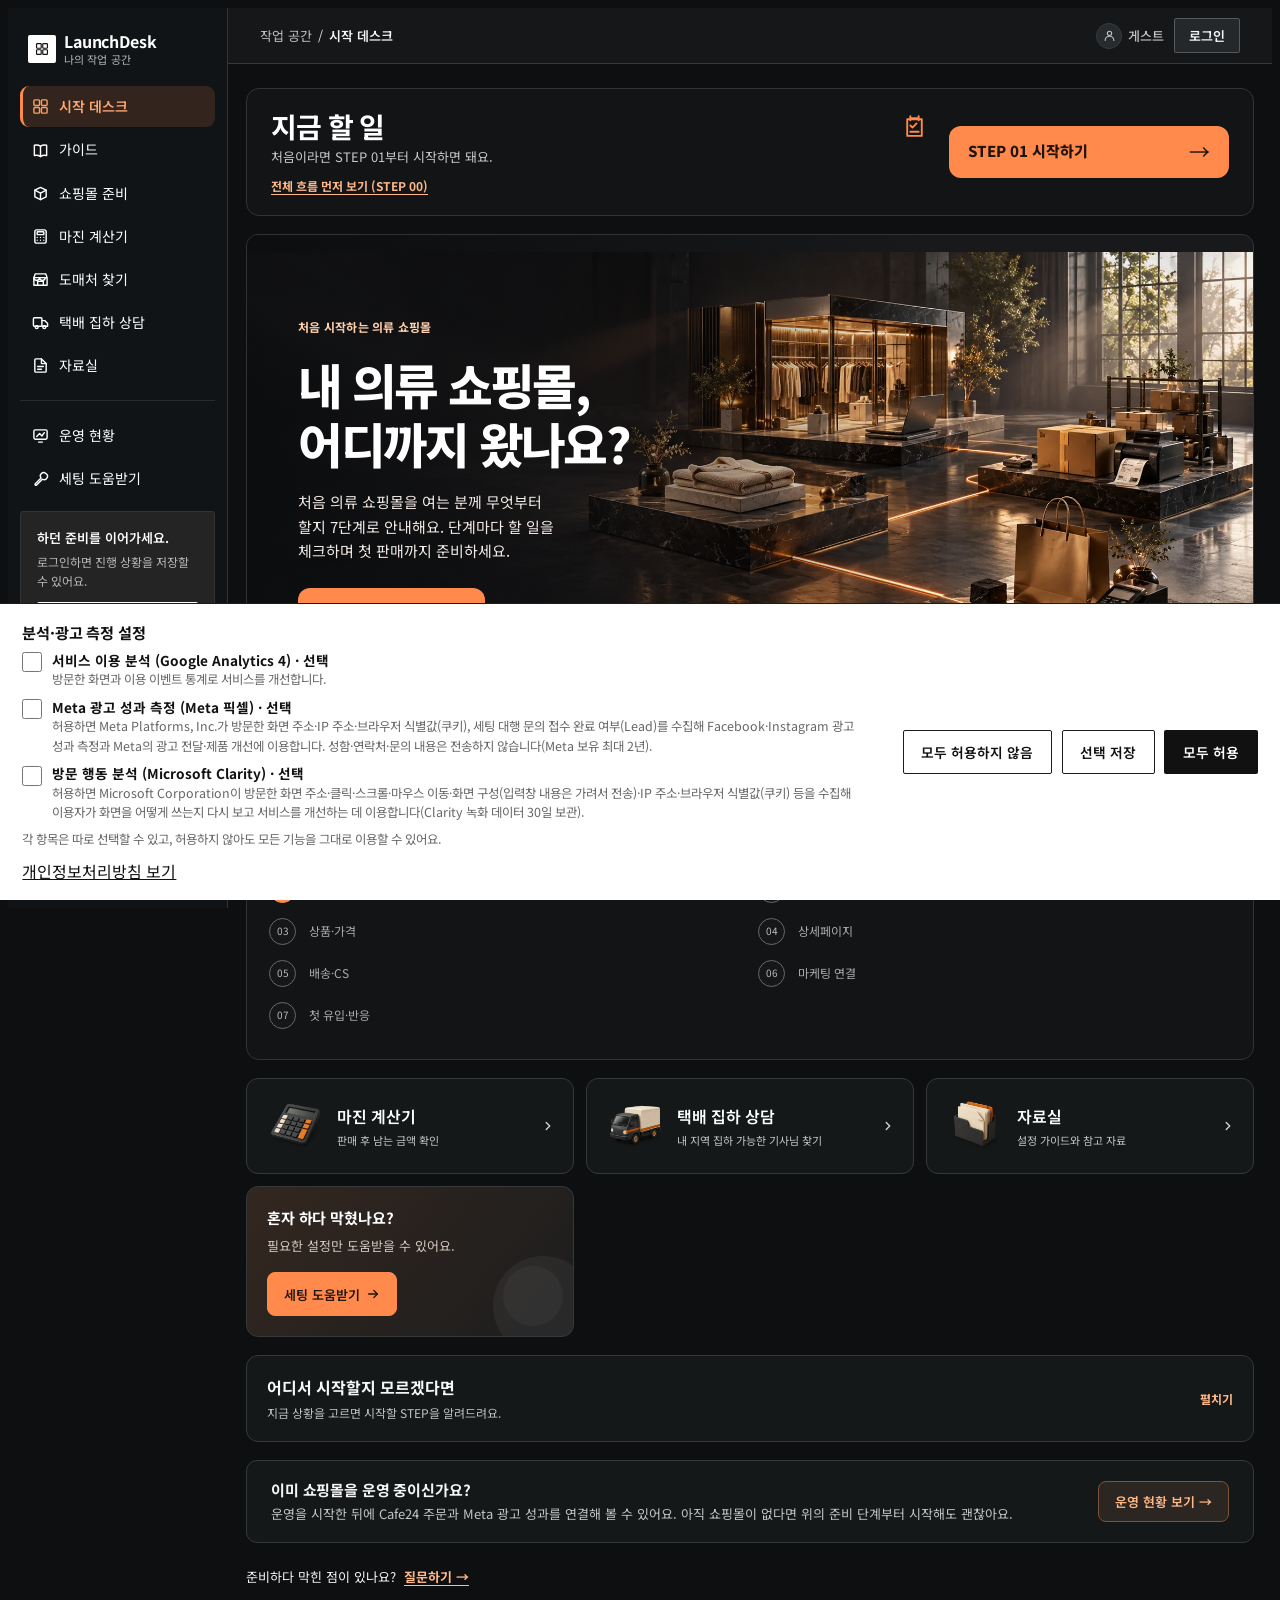
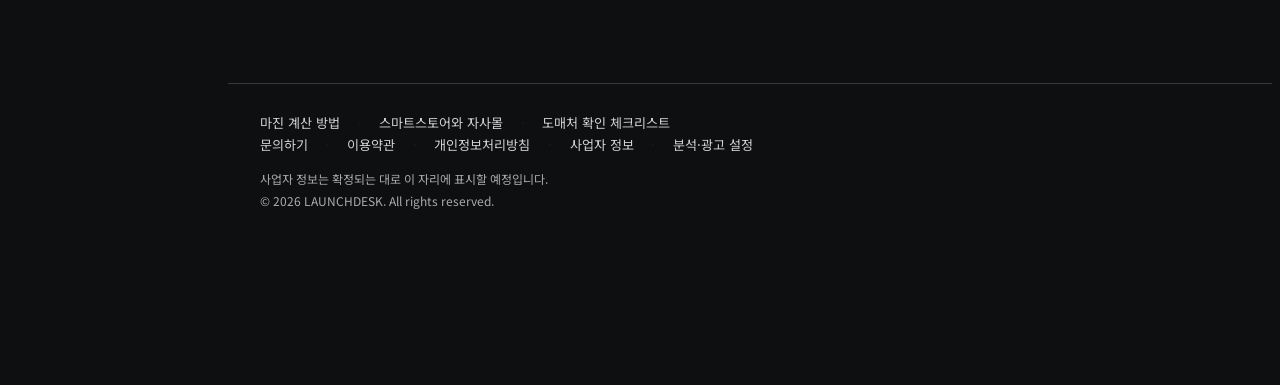
==== commit 5e14a9cc: "Simplify LaunchDesk home, roadmap and guides for beginners; state free/paid scope - Home: short intr" ====
--- a/index.html
+++ b/index.html
@@ -521,14 +521,17 @@
                피그마 Make 시안의 홈을 정적 마크업으로 옮긴 것. 상황 선택(A~D)은
                진짜 radio + label이고, 선택 결과는 desk.js가 #deskRec/#deskDecideList에
                createElement로 그린다(저장 없음). 링크는 전부 app.js BUILT에 이미 있는
-               해시 라우트만 쓴다. 이 블록 아래에는 운영 현황 안내 카드가 이어진다. -->
+               해시 라우트만 쓴다. -->
           <div class="desk" id="deskRoot">
             <div class="desk-rail">
               <a class="desk-brand" href="#/" aria-label="LaunchDesk 홈"><b>Launch<span>Desk</span></b><small>처음 시작하는<br>의류 쇼핑몰 가이드</small></a>
               <section class="desk-today" aria-labelledby="deskTodayTitle">
                 <div class="desk-today-head"><h2 id="deskTodayTitle">지금 할 일</h2><svg viewBox="0 0 24 24" fill="none" stroke="currentColor" stroke-width="1.8" stroke-linecap="round" stroke-linejoin="round" aria-hidden="true"><path d="M8 4h8M8 2v4m8-4v4M5 5h14v16H5zM8 11l2 2 4-4M8 17h8"/></svg></div>
-                <p>쇼핑몰의 다음 단계를 진행해보세요.</p>
+                <!-- 문구·버튼은 app.js recomputeProgress()가 저장된 진행 기록으로만 바꾼다.
+                     기록이 없으면 "처음 방문" 문구와 STEP 00 안내 링크, 있으면 다음 STEP으로 이어가기. -->
+                <p id="deskTodayDesc">처음이라면 STEP 01부터 시작하면 돼요.</p>
                 <a class="desk-hero-cta" id="deskNextLink" href="#/start/prepare"><span id="deskNextText">STEP 01 시작하기</span><span aria-hidden="true">→</span></a>
+                <a class="desk-today-intro" id="deskIntroLink" href="#/start/intro">전체 흐름 먼저 보기 (STEP 00)</a>
               </section>
               <section class="desk-status" aria-labelledby="deskStatusTitle">
                 <div class="desk-status-head"><span>진행 상황</span><a href="#/start">전체 단계 보기 →</a></div>
@@ -559,57 +562,21 @@
                 <div class="desk-hero-text">
                   <p class="desk-eyebrow">처음 시작하는 의류 쇼핑몰</p>
                   <h1 id="deskHeroTitle">내 의류 쇼핑몰,<br>어디까지 왔나요?</h1>
-                  <p class="desk-hero-lead">방향 정하기부터 동대문 사입, 촬영, 첫 판매까지. 의류 쇼핑몰 준비를 순서대로 따라가세요.</p>
-                  <a class="desk-hero-cta" href="#/start">쇼핑몰 준비 살펴보기 <span aria-hidden="true">→</span></a>
+                  <p class="desk-hero-lead">처음 의류 쇼핑몰을 여는 분께 무엇부터 할지 7단계로 안내해요. 단계마다 할 일을 체크하며 첫 판매까지 준비하세요.</p>
+                  <a class="desk-hero-cta" href="#/start">전체 준비 순서 보기 <span aria-hidden="true">→</span></a>
                   <a class="desk-hero-signup" href="#/login" data-auth-mode="signup">무료 계정 만들고 진행 상황 저장하기 →</a>
                 </div>
                 <div class="desk-hero-visual" aria-hidden="true"></div>
               </section>
 
-            <!-- 실제 STEP 01~04의 빠른 진입점. STEP 05~08 및 저장된 진행 상태는
-                 전체 로드맵 링크와 상단의 실제 다음 단계 버튼으로 이어진다. -->
-            <section class="desk-panel desk-roadmap" aria-labelledby="deskRoadmapTitle">
-              <div class="desk-panel-head">
-                <div>
-                  <h2 id="deskRoadmapTitle">쇼핑몰 준비 순서</h2>
-                  <p class="desk-sub">처음 네 단계를 빠르게 살펴보세요. 나머지는 전체 로드맵에서 이어집니다.</p>
-                </div>
-                <a class="desk-link" href="#/start">전체 로드맵 보기 <svg width="13" height="13" viewBox="0 0 16 16" fill="none" stroke="currentColor" stroke-width="1.5" stroke-linecap="round" stroke-linejoin="round" aria-hidden="true"><line x1="3" y1="8" x2="13" y2="8"/><polyline points="9,4 13,8 9,12"/></svg></a>
-              </div>
-              <div class="desk-steps">
-                <a class="desk-step" href="#/start/prepare">
-                  <span class="desk-step-num">01</span>
-                  <span class="desk-step-icon desk-custom-icon desk-icon-product" aria-hidden="true"></span>
-                  <span class="desk-step-text"><b>방향 정하기</b><small>상품 · 고객 · 예산</small></span>
-                  <svg class="desk-chev" viewBox="0 0 16 16" fill="none" stroke="currentColor" stroke-width="1.5" stroke-linecap="round" stroke-linejoin="round" aria-hidden="true"><polyline points="6,4 10,8 6,12"/></svg>
-                </a>
-                <a class="desk-step" href="#/start/setup">
-                  <span class="desk-step-num">02</span>
-                  <span class="desk-step-icon desk-custom-icon desk-icon-store" aria-hidden="true"></span>
-                  <span class="desk-step-text"><b>사업자·쇼핑몰 설정</b><small>사업자 등록 · 플랫폼 · 결제 환경</small></span>
-                  <svg class="desk-chev" viewBox="0 0 16 16" fill="none" stroke="currentColor" stroke-width="1.5" stroke-linecap="round" stroke-linejoin="round" aria-hidden="true"><polyline points="6,4 10,8 6,12"/></svg>
-                </a>
-                <a class="desk-step" href="#/start/sourcing">
-                  <span class="desk-step-num">03</span>
-                  <span class="desk-step-icon desk-custom-icon desk-icon-parcel" aria-hidden="true"></span>
-                  <span class="desk-step-text"><b>상품과 가격 준비</b><small>공급처 · 원가 · 판매가</small></span>
-                  <svg class="desk-chev" viewBox="0 0 16 16" fill="none" stroke="currentColor" stroke-width="1.5" stroke-linecap="round" stroke-linejoin="round" aria-hidden="true"><polyline points="6,4 10,8 6,12"/></svg>
-                </a>
-                <a class="desk-step" href="#/start/content">
-                  <span class="desk-step-num">04</span>
-                  <span class="desk-step-icon desk-custom-icon desk-icon-detail" aria-hidden="true"></span>
-                  <span class="desk-step-text"><b>상세페이지 만들기</b><small>이미지 · 설명 · 상품 등록</small></span>
-                  <svg class="desk-chev" viewBox="0 0 16 16" fill="none" stroke="currentColor" stroke-width="1.5" stroke-linecap="round" stroke-linejoin="round" aria-hidden="true"><polyline points="6,4 10,8 6,12"/></svg>
-                </a>
-              </div>
-              <p class="desk-note"><svg viewBox="0 0 14 14" fill="none" aria-hidden="true"><circle cx="7" cy="7" r="6" stroke="currentColor" stroke-width="1.2"/><line x1="7" y1="5" x2="7" y2="9.5" stroke="currentColor" stroke-width="1.2" stroke-linecap="round"/><circle cx="7" cy="3.5" r="0.6" fill="currentColor"/></svg>이 카드는 시작 지점만 보여줘요. 실제 진행 상태는 로그인 후 STEP 01~07에서 저장됩니다.</p>
-            </section>
-
-            <!-- 실제 도구 연결과 선택 상황별 확인 항목. 데스크톱에서는 카드 행,
-                 좁은 화면에서는 세로로 배치하며 DOM은 한 벌만 둔다. -->
+            <!-- 2026-10 역할 정리: 홈은 "무엇을 돕는지 + 시작/이어서 하기"만 앞에 둔다.
+                 STEP 01~04 아이콘 카드(위 진행 목록과 중복)는 뺐다. 마진 계산기 카드와
+                 아래 운영 현황 안내 카드는 LaunchROAS 공개 전까지 유지한다. 상황 선택은 필요한 사람만 펼치도록 <details>로
+                 접었고, desk.js가 쓰는 #deskSituation/#deskRec/#deskDecideList/#deskDecideTag
+                 id는 그대로다. -->
             <aside class="desk-aside">
               <section class="desk-panel desk-tools" aria-labelledby="deskToolsTitle">
-                <h3 id="deskToolsTitle">준비에 필요한 도구</h3>
+                <h3 id="deskToolsTitle">준비하면서 함께 쓰는 곳</h3>
                 <div class="desk-tool-list">
                   <a class="desk-tool" href="#/tools" data-tools-target="calc">
                     <span class="desk-tool-icon desk-custom-icon desk-icon-calculator" aria-hidden="true"></span>
@@ -628,25 +595,14 @@
                   </a>
                 </div>
               </section>
-              <section class="desk-panel desk-decide" aria-labelledby="deskDecideTitle">
-                <div class="desk-panel-head">
-                  <h3 id="deskDecideTitle">이번 단계에서 정할 것</h3>
-                  <span class="desk-tag" id="deskDecideTag" hidden></span>
-                </div>
-                <div class="desk-decide-list" id="deskDecideList" aria-live="polite">
-                  <p class="desk-rec-hint">상황을 선택하면 확인할 항목이 보여요.</p>
-                </div>
-              </section>
               <section class="desk-help" aria-labelledby="deskHelpTitle">
                 <h3 id="deskHelpTitle">혼자 하다 막혔나요?</h3>
                 <p>필요한 설정만 도움받을 수 있어요.</p>
                 <a class="desk-help-btn" href="#/services/setup">세팅 도움받기 <svg viewBox="0 0 16 16" fill="none" stroke="currentColor" stroke-width="1.5" stroke-linecap="round" stroke-linejoin="round" aria-hidden="true"><line x1="3" y1="8" x2="13" y2="8"/><polyline points="9,4 13,8 9,12"/></svg></a>
-                <p class="desk-help-foot">막막할 때,<br>함께 고민해요.</p>
               </section>
             </aside>
-            <section class="desk-panel desk-situation" aria-labelledby="deskSitTitle">
-              <h2 id="deskSitTitle">지금 어디까지 준비하셨나요?</h2>
-              <p class="desk-sub">가장 가까운 상황을 고르면 시작할 곳을 알려드려요.</p>
+            <details class="desk-panel desk-situation">
+              <summary class="desk-sit-summary"><span><b id="deskSitTitle">어디서 시작할지 모르겠다면</b><small>지금 상황을 고르면 시작할 STEP을 알려드려요.</small></span></summary>
               <fieldset class="desk-sit-grid" id="deskSituation">
                 <legend class="sr-only">현재 준비 상황</legend>
                 <input type="radio" class="sr-only desk-sit-input" name="deskSituation" id="deskSitA" value="A">
@@ -661,7 +617,14 @@
               <div class="desk-rec" id="deskRec" aria-live="polite">
                 <p class="desk-rec-hint">상황을 선택하면 시작할 곳을 안내해드려요.</p>
               </div>
-            </section>
+              <div class="desk-decide" aria-labelledby="deskDecideTitle">
+                <div class="desk-panel-head">
+                  <h3 id="deskDecideTitle">이번 단계에서 정할 것</h3>
+                  <span class="desk-tag" id="deskDecideTag" hidden></span>
+                </div>
+                <div class="desk-decide-list" id="deskDecideList" aria-live="polite"></div>
+              </div>
+            </details>
             </div><!-- desk-stage -->
           </div>
 
@@ -986,7 +949,6 @@
           <!-- 완료 집계는 기존 STEP 01~07만 사용한다. 체크 항목과 다음 단계는
                app.js가 저장된 진행 상태와 아래 기존 카드 내용에서 채운다. -->
           <div class="start-status" id="startStatus">
-            <div class="start-status-art"><img src="assets/start-checklist.png" alt="" loading="lazy"></div>
             <div class="start-status-text">
               <p class="start-status-label">지금 할 일</p>
               <h2 class="start-status-next" id="startStatusNext">STEP 01 · 무엇을, 누구에게 팔지 정하기</h2>
@@ -1004,11 +966,11 @@
             </div>
           </div>
 
-          <div class="start-grid-head"><div><span>STEP BY STEP</span><h2>쇼핑몰 준비, 이렇게 진행해요</h2><p>00은 사용법 안내, 01~07은 실제 준비 단계, 08은 운영 시작 안내예요.</p></div></div>
+          <div class="start-grid-head"><div><span>STEP BY STEP</span><h2>전체 단계</h2><p>00은 사용법 안내, 01~07은 실제 준비 단계, 08은 운영 시작 안내예요. 단계를 누르면 할 일이 펼쳐져요.</p></div></div>
           <div class="card-grid" id="chapterGrid">
             <div class="guide-card" data-chapter="/start/intro" data-tier="free">
               <button class="gc-head" type="button">
-                <div class="cc-top"><div class="cc-num">00</div><div class="cc-badges"><span class="cc-check" hidden><svg viewBox="0 0 24 24" fill="none" stroke="currentColor" stroke-width="3" stroke-linecap="round" stroke-linejoin="round"><polyline points="20 6 9 17 4 12"/></svg></span><span class="cc-badge free">무료</span></div></div>
+                <div class="cc-top"><div class="cc-num">00</div><div class="cc-badges"><span class="cc-check" hidden><svg viewBox="0 0 24 24" fill="none" stroke="currentColor" stroke-width="3" stroke-linecap="round" stroke-linejoin="round"><polyline points="20 6 9 17 4 12"/></svg></span></div></div>
                 <h2>오픈 로드맵 확인하기</h2><p>상품 · 사업자등록 · 쇼핑몰 중 무엇부터 시작할지 순서를 먼저 정합니다.</p>
                 <svg class="gc-chev" width="18" height="18" viewBox="0 0 24 24" fill="none" stroke="currentColor" stroke-width="2" stroke-linecap="round" stroke-linejoin="round"><polyline points="6 9 12 15 18 9"/></svg>
               </button>
@@ -1019,7 +981,7 @@
             </div>
             <div class="guide-card" data-chapter="/start/prepare" data-tier="free">
               <button class="gc-head" type="button">
-                <div class="cc-top"><div class="cc-num">01</div><div class="cc-badges"><span class="cc-status" hidden></span><span class="cc-check" hidden><svg viewBox="0 0 24 24" fill="none" stroke="currentColor" stroke-width="3" stroke-linecap="round" stroke-linejoin="round"><polyline points="20 6 9 17 4 12"/></svg></span><span class="cc-badge free">무료</span></div></div>
+                <div class="cc-top"><div class="cc-num">01</div><div class="cc-badges"><span class="cc-status" hidden></span><span class="cc-check" hidden><svg viewBox="0 0 24 24" fill="none" stroke="currentColor" stroke-width="3" stroke-linecap="round" stroke-linejoin="round"><polyline points="20 6 9 17 4 12"/></svg></span></div></div>
                 <h2>방향 정하기</h2><p>상품과 타겟 고객의 방향을 먼저 정하면 이후 판단이 훨씬 쉬워집니다.</p>
                 <svg class="gc-chev" width="18" height="18" viewBox="0 0 24 24" fill="none" stroke="currentColor" stroke-width="2" stroke-linecap="round" stroke-linejoin="round"><polyline points="6 9 12 15 18 9"/></svg>
               </button>
@@ -1030,7 +992,7 @@
             </div>
             <div class="guide-card" data-chapter="/start/setup" data-tier="free">
               <button class="gc-head" type="button">
-                <div class="cc-top"><div class="cc-num">02</div><div class="cc-badges"><span class="cc-status" hidden></span><span class="cc-check" hidden><svg viewBox="0 0 24 24" fill="none" stroke="currentColor" stroke-width="3" stroke-linecap="round" stroke-linejoin="round"><polyline points="20 6 9 17 4 12"/></svg></span><span class="cc-badge free">무료</span></div></div>
+                <div class="cc-top"><div class="cc-num">02</div><div class="cc-badges"><span class="cc-status" hidden></span><span class="cc-check" hidden><svg viewBox="0 0 24 24" fill="none" stroke="currentColor" stroke-width="3" stroke-linecap="round" stroke-linejoin="round"><polyline points="20 6 9 17 4 12"/></svg></span></div></div>
                 <h2>사업자·쇼핑몰 설정</h2><p>사업자 · 쇼핑몰 · 결제 환경을 실제 거래 가능한 상태로 준비합니다.</p>
                 <svg class="gc-chev" width="18" height="18" viewBox="0 0 24 24" fill="none" stroke="currentColor" stroke-width="2" stroke-linecap="round" stroke-linejoin="round"><polyline points="6 9 12 15 18 9"/></svg>
               </button>
@@ -1041,7 +1003,7 @@
             </div>
             <div class="guide-card" data-chapter="/start/sourcing" data-tier="free">
               <button class="gc-head" type="button">
-                <div class="cc-top"><div class="cc-num">03</div><div class="cc-badges"><span class="cc-status" hidden></span><span class="cc-check" hidden><svg viewBox="0 0 24 24" fill="none" stroke="currentColor" stroke-width="3" stroke-linecap="round" stroke-linejoin="round"><polyline points="20 6 9 17 4 12"/></svg></span><span class="cc-badge free">무료</span></div></div>
+                <div class="cc-top"><div class="cc-num">03</div><div class="cc-badges"><span class="cc-status" hidden></span><span class="cc-check" hidden><svg viewBox="0 0 24 24" fill="none" stroke="currentColor" stroke-width="3" stroke-linecap="round" stroke-linejoin="round"><polyline points="20 6 9 17 4 12"/></svg></span></div></div>
                 <h2>상품과 가격 준비</h2><p>어디서 공급받고 얼마에 들여와 얼마에 팔지 계산해 판매를 준비합니다.</p>
                 <svg class="gc-chev" width="18" height="18" viewBox="0 0 24 24" fill="none" stroke="currentColor" stroke-width="2" stroke-linecap="round" stroke-linejoin="round"><polyline points="6 9 12 15 18 9"/></svg>
               </button>
@@ -1052,7 +1014,7 @@
             </div>
             <div class="guide-card" data-chapter="/start/content" data-tier="free">
               <button class="gc-head" type="button">
-                <div class="cc-top"><div class="cc-num">04</div><div class="cc-badges"><span class="cc-status" hidden></span><span class="cc-check" hidden><svg viewBox="0 0 24 24" fill="none" stroke="currentColor" stroke-width="3" stroke-linecap="round" stroke-linejoin="round"><polyline points="20 6 9 17 4 12"/></svg></span><span class="cc-badge free">무료</span></div></div>
+                <div class="cc-top"><div class="cc-num">04</div><div class="cc-badges"><span class="cc-status" hidden></span><span class="cc-check" hidden><svg viewBox="0 0 24 24" fill="none" stroke="currentColor" stroke-width="3" stroke-linecap="round" stroke-linejoin="round"><polyline points="20 6 9 17 4 12"/></svg></span></div></div>
                 <h2>상세페이지 만들기</h2><p>이미지와 설명만으로 상품의 특징과 차이를 이해할 수 있게 만듭니다.</p>
                 <svg class="gc-chev" width="18" height="18" viewBox="0 0 24 24" fill="none" stroke="currentColor" stroke-width="2" stroke-linecap="round" stroke-linejoin="round"><polyline points="6 9 12 15 18 9"/></svg>
               </button>
@@ -1063,7 +1025,7 @@
             </div>
             <div class="guide-card" data-chapter="/start/orders" data-tier="free">
               <button class="gc-head" type="button">
-                <div class="cc-top"><div class="cc-num">05</div><div class="cc-badges"><span class="cc-status" hidden></span><span class="cc-check" hidden><svg viewBox="0 0 24 24" fill="none" stroke="currentColor" stroke-width="3" stroke-linecap="round" stroke-linejoin="round"><polyline points="20 6 9 17 4 12"/></svg></span><span class="cc-badge free">무료</span></div></div>
+                <div class="cc-top"><div class="cc-num">05</div><div class="cc-badges"><span class="cc-status" hidden></span><span class="cc-check" hidden><svg viewBox="0 0 24 24" fill="none" stroke="currentColor" stroke-width="3" stroke-linecap="round" stroke-linejoin="round"><polyline points="20 6 9 17 4 12"/></svg></span></div></div>
                 <h2>배송·오픈 준비</h2><p>주문을 실제로 처리할 수 있는 배송 · CS 체계를 갖춰 오픈을 마무리합니다.</p>
                 <svg class="gc-chev" width="18" height="18" viewBox="0 0 24 24" fill="none" stroke="currentColor" stroke-width="2" stroke-linecap="round" stroke-linejoin="round"><polyline points="6 9 12 15 18 9"/></svg>
               </button>
@@ -1074,7 +1036,7 @@
             </div>
             <div class="guide-card" data-chapter="/start/marketing-setup" data-tier="free">
               <button class="gc-head" type="button">
-                <div class="cc-top"><div class="cc-num">06</div><div class="cc-badges"><span class="cc-status" hidden></span><span class="cc-check" hidden><svg viewBox="0 0 24 24" fill="none" stroke="currentColor" stroke-width="3" stroke-linecap="round" stroke-linejoin="round"><polyline points="20 6 9 17 4 12"/></svg></span><span class="cc-badge free">무료</span></div></div>
+                <div class="cc-top"><div class="cc-num">06</div><div class="cc-badges"><span class="cc-status" hidden></span><span class="cc-check" hidden><svg viewBox="0 0 24 24" fill="none" stroke="currentColor" stroke-width="3" stroke-linecap="round" stroke-linejoin="round"><polyline points="20 6 9 17 4 12"/></svg></span></div></div>
                 <h2>마케팅 준비</h2><p>광고를 시작하기 전에 유입과 구매를 추적할 수 있는 환경부터 준비합니다.</p>
                 <svg class="gc-chev" width="18" height="18" viewBox="0 0 24 24" fill="none" stroke="currentColor" stroke-width="2" stroke-linecap="round" stroke-linejoin="round"><polyline points="6 9 12 15 18 9"/></svg>
               </button>
@@ -1085,7 +1047,7 @@
             </div>
             <div class="guide-card" data-chapter="/start/marketing" data-tier="free">
               <button class="gc-head" type="button">
-                <div class="cc-top"><div class="cc-num">07</div><div class="cc-badges"><span class="cc-status" hidden></span><span class="cc-check" hidden><svg viewBox="0 0 24 24" fill="none" stroke="currentColor" stroke-width="3" stroke-linecap="round" stroke-linejoin="round"><polyline points="20 6 9 17 4 12"/></svg></span><span class="cc-badge free">무료</span></div></div>
+                <div class="cc-top"><div class="cc-num">07</div><div class="cc-badges"><span class="cc-status" hidden></span><span class="cc-check" hidden><svg viewBox="0 0 24 24" fill="none" stroke="currentColor" stroke-width="3" stroke-linecap="round" stroke-linejoin="round"><polyline points="20 6 9 17 4 12"/></svg></span></div></div>
                 <h2>첫 유입 만들기</h2><p>최소 하나의 방법으로 실제 방문자를 만들어보고 반응을 확인합니다.</p>
                 <svg class="gc-chev" width="18" height="18" viewBox="0 0 24 24" fill="none" stroke="currentColor" stroke-width="2" stroke-linecap="round" stroke-linejoin="round"><polyline points="6 9 12 15 18 9"/></svg>
               </button>
@@ -1096,7 +1058,7 @@
             </div>
             <div class="guide-card" data-chapter="/start/wrapup" data-tier="free">
               <button class="gc-head" type="button">
-                <div class="cc-top"><div class="cc-num">08</div><div class="cc-badges"><span class="cc-check" hidden><svg viewBox="0 0 24 24" fill="none" stroke="currentColor" stroke-width="3" stroke-linecap="round" stroke-linejoin="round"><polyline points="20 6 9 17 4 12"/></svg></span><span class="cc-badge free">무료</span></div></div>
+                <div class="cc-top"><div class="cc-num">08</div><div class="cc-badges"><span class="cc-check" hidden><svg viewBox="0 0 24 24" fill="none" stroke="currentColor" stroke-width="3" stroke-linecap="round" stroke-linejoin="round"><polyline points="20 6 9 17 4 12"/></svg></span></div></div>
                 <h2>운영 시작하기</h2><p>오픈은 끝이 아니라 운영의 시작입니다. 상품 · 주문 · 광고 · 고객 반응을 확인하며 개선해갑니다.</p>
                 <svg class="gc-chev" width="18" height="18" viewBox="0 0 24 24" fill="none" stroke="currentColor" stroke-width="2" stroke-linecap="round" stroke-linejoin="round"><polyline points="6 9 12 15 18 9"/></svg>
               </button>
@@ -1114,7 +1076,7 @@
           </div>
 
           <div class="sub-banner" id="subBanner">
-            <div><div class="sb-title">이 가이드는 처음부터 끝까지 무료로 따라할 수 있어요</div><div class="sb-desc">직접 따라하면 되고, 기술 설정이 막히면 세팅대행을 이용할 수 있어요.</div></div>
+            <div><div class="sb-title">이 가이드는 처음부터 끝까지 무료로 따라할 수 있어요</div><div class="sb-desc">가이드 · 로드맵 · 자료실은 무료예요. 기술 설정이 막히면 별도 유료인 세팅 대행을 이용할 수 있어요.</div></div>
             <a class="btn btn-primary" href="#/services/setup">세팅 대행 알아보기 →</a>
           </div>
 
@@ -1152,11 +1114,15 @@
             <div class="s0-main">
               <section class="s0-card s0-about" aria-labelledby="s0AboutTitle">
                 <h2 id="s0AboutTitle" class="s0-section-title">이 로드맵에 대하여</h2>
+                <p class="s0-section-lead">실제 의류 쇼핑몰 운영 경험을 바탕으로 정리한 참고용 순서예요. 제도·정책은 바뀔 수 있고, 매출이나 기간을 보장하지 않아요.</p>
+                <details class="ld-more">
+                <summary>자세히 보기</summary>
                 <ul class="s0-about-list">
                   <li><b>실제 경험을 바탕으로 정리했어요.</b> 의류 쇼핑몰을 직접 준비하고 운영하며 겪은 시행착오와 순서를 바탕으로 만든 가이드예요. 특정 플랫폼·광고 채널·운영 방식이 모든 쇼핑몰에 똑같이 맞는 정답은 아니에요.</li>
                   <li><b>제도와 정책은 계속 바뀔 수 있어요.</b> 사업자등록·세금·통신판매업 신고·표시광고, 플랫폼 정책 같은 내용은 시점과 상황에 따라 달라질 수 있으니, 실제로 진행할 때는 관련 기관이나 전문가를 통해 한 번 더 확인하세요.</li>
                   <li><b>비용·성과·기간을 보장하지 않아요.</b> 이 순서를 따른다고 특정 매출이나 기간이 보장되지는 않아요. 안내에 담긴 개인적인 경험이나 사례는 참고용이며, 공식 정책과는 구분해서 봐주세요.</li>
                 </ul>
+                </details>
               </section>
 
               <section class="s0-card s0-think" aria-labelledby="s0ThinkTitle">
@@ -1294,7 +1260,7 @@
               <div class="tab-panel s1-panel s1-panel-guide active" data-tab="guide">
                 <div class="s1-guide-intro">
                   <h2>먼저 방향을 정하는 기준을 살펴보세요.</h2>
-                  <p><strong>사업자 등록이나 공급처를 정하기보다 먼저, 내가 가진 예산과 목표에 맞는 방향을 정합니다.</strong> 방향이 흔들리면 상품도, 가격도, 마케팅도 함께 흔들립니다. 의류 쇼핑몰은 누구에게 팔지가 정해져야 어떤 옷을 고를지, 어떤 분위기로 찍을지, 어떤 말투로 알릴지가 함께 정해집니다.</p>
+                  <p><strong>사업자 등록이나 공급처를 정하기보다 먼저, 내가 가진 예산과 목표에 맞는 방향을 정합니다.</strong> 누구에게 팔지가 정해져야 어떤 옷을 고를지, 어떤 분위기로 찍을지, 어떤 말투로 알릴지가 정해집니다.</p>
                 </div>
 
                 <ol class="s1-sections">
@@ -1329,7 +1295,18 @@
                     <span class="s1-num">03</span>
                     <div class="s1-section-body">
                       <h3>초기 예산 — 얼마가 필요한가</h3>
-                      <p class="s1-summary">완전한 무자본 창업은 현실적으로 어렵습니다. 처음부터 브랜드처럼 시작할지(사무실 · 모델 · 스튜디오 · 광고), 직접 촬영하는 생존형으로 시작할지에 따라 필요한 금액이 크게 달라집니다. 특정 금액을 정답으로 두기보다 아래 항목별로 가늠해보세요. 초기 비용은 결국 시간이나 돈 중 하나로 반드시 치르게 됩니다.</p>
+                      <p class="s1-summary">완전한 무자본 창업은 현실적으로 어렵습니다. 어떻게 시작하느냐에 따라 필요한 금액이 크게 달라져요.</p>
+                      <div class="ld-table-wrap">
+                        <table class="ld-table ld-table-stack">
+                          <caption class="sr-only">시작 방식별 초기 비용 비교</caption>
+                          <thead><tr><th scope="col">시작 방식</th><th scope="col">주로 드는 비용</th><th scope="col">특징</th></tr></thead>
+                          <tbody>
+                            <tr><th scope="row">브랜드형</th><td data-label="주로 드는 비용">사무실 · 모델 · 스튜디오 · 광고</td><td data-label="특징">처음부터 브랜드처럼 보이지만 초기 금액이 커요</td></tr>
+                            <tr><th scope="row">생존형</th><td data-label="주로 드는 비용">직접 촬영 · 최소 구성</td><td data-label="특징">비용을 줄이는 대신 직접 들이는 시간이 늘어요</td></tr>
+                          </tbody>
+                        </table>
+                      </div>
+                      <p class="ld-label">항목별로 가늠할 예산</p>
                       <dl class="s1-budget">
                         <div><dt>상품 · 샘플</dt><dd>샘플 사입(첫 거래는 대부분 직접 구매), 초도 물량</dd></div>
                         <div><dt>쇼핑몰 · 도메인</dt><dd>플랫폼 이용료, 도메인, 테마 비용</dd></div>
@@ -1338,6 +1315,7 @@
                         <div><dt>광고 · 고정비</dt><dd>초기 테스트 광고비, 보정 프로그램 · 리뷰 연동 같은 매달 나가는 비용</dd></div>
                         <div><dt>예비비</dt><dd>예상하지 못한 지출 대비</dd></div>
                       </dl>
+                      <p class="s1-note">특정 금액을 정답으로 두기보다 항목별로 가늠해보세요. 초기 비용은 결국 시간이나 돈 중 하나로 치르게 됩니다.</p>
                     </div>
                   </li>
                   <li class="s1-section">
@@ -1574,7 +1552,7 @@
               <div class="tab-panel s2-panel s2-panel-guide active" data-tab="guide">
                 <div class="s2-guide-intro">
                   <h2>먼저 판매 가능한 환경을 준비해요.</h2>
-                  <p><strong>대부분 한 번은 거쳐야 하는 절차지만, 순서를 미리 알아두면 실수 없이 빠르게 끝낼 수 있습니다.</strong> 사업자 등록, 통신판매업 신고(필요한 경우), 쇼핑몰 플랫폼 개설 — 이 세 가지가 가장 먼저입니다.</p>
+                  <p>사업자 등록 → 통신판매업 신고(필요한 경우) → 쇼핑몰 플랫폼 개설 순서로 먼저 끝내요.</p>
                 </div>
 
                 <ol class="s2-sections">
@@ -1582,19 +1560,35 @@
                     <span class="s2-num">01</span>
                     <div class="s2-section-body">
                       <h3>사업자등록과 통신판매업 신고</h3>
-                      <div class="s2-cards">
-                        <div class="s2-card-item">
-                          <p class="s2-card-title">개인사업자 등록 <span class="s2-tag">홈택스</span></p>
-                          <p>민원 신청 → 사업자등록 신청. 취급하는 상품과 실제 사업 형태에 맞는 업종 · 업태를 확인하고, 대표자 정보 · 사업장 주소를 입력해 등록증을 PDF로 저장해 둡니다.</p>
+                      <p class="ld-label">준비물</p>
+                      <ul class="s2-checks">
+                        <li>대표자 정보와 사업장 주소</li>
+                        <li>취급할 상품에 맞는 업종 · 업태</li>
+                        <li>통신판매업 신고용: 사업자등록증 · 사업장 주소 확인서류</li>
+                      </ul>
+                      <p class="ld-label">진행 순서</p>
+                      <ol class="ld-flow">
+                        <li><b>홈택스에서 사업자등록 신청</b><span>민원 신청 → 사업자등록 신청</span></li>
+                        <li><b>사업자등록증 PDF 저장</b><span>통신판매업 신고와 쇼핑몰 기본정보에 다시 써요</span></li>
+                        <li><b>통신판매업 신고 대상인지 확인</b><span>정부24 · 관할 구청</span></li>
+                        <li><b>정부24에서 통신판매업 신고</b><span>필요한 경우만 · 신고번호는 쇼핑몰 기본정보에 입력</span></li>
+                      </ol>
+                      <details class="ld-more">
+                        <summary>자세히 보기</summary>
+                        <div class="s2-cards">
+                          <div class="s2-card-item">
+                            <p class="s2-card-title">개인사업자 등록 <span class="s2-tag">홈택스</span></p>
+                            <p>민원 신청 → 사업자등록 신청. 취급하는 상품과 실제 사업 형태에 맞는 업종 · 업태를 확인하고, 대표자 정보 · 사업장 주소를 입력해 등록증을 PDF로 저장해 둡니다.</p>
+                          </div>
+                          <div class="s2-card-item">
+                            <p class="s2-card-title">통신판매업 신고 <span class="s2-tag">정부24</span></p>
+                            <p>온라인으로 상품을 판매하면 신고 대상이 되는 경우가 많습니다. 필요서류는 사업자등록증 · 사업장 주소 확인서류이며, 신고 대상인지 · 면제 요건에 해당하는지는 정부24 · 관할 구청에서 확인하세요.</p>
+                          </div>
                         </div>
-                        <div class="s2-card-item">
-                          <p class="s2-card-title">통신판매업 신고 <span class="s2-tag">정부24</span></p>
-                          <p>온라인으로 상품을 판매하면 신고 대상이 되는 경우가 많습니다. 필요서류는 사업자등록증 · 사업장 주소 확인서류이며, 신고 대상인지 · 면제 요건에 해당하는지는 정부24 · 관할 구청에서 확인하세요.</p>
-                        </div>
-                      </div>
+                      </details>
                       <div class="s2-warn">
                         <svg viewBox="0 0 16 16" fill="none" aria-hidden="true"><path d="M8 1.5 1.5 14h13L8 1.5Z" stroke="currentColor" stroke-width="1.3" stroke-linejoin="round"/><line x1="8" y1="6.5" x2="8" y2="10" stroke="currentColor" stroke-width="1.4" stroke-linecap="round"/><circle cx="8" cy="12" r="0.65" fill="currentColor"/></svg>
-                        <p>업종코드 · 신고 대상 여부는 사업 형태에 따라 달라질 수 있습니다. 정확한 판단은 국세청 · 정부24 · 관할 기관이나 세무사 등 전문가 확인을 거치는 걸 권장합니다.</p>
+                        <p>업종코드 · 신고 대상 여부는 사업 형태에 따라 달라요. 국세청 · 정부24 · 관할 기관이나 세무사에게 확인하세요.</p>
                       </div>
                     </div>
                   </li>
@@ -1603,31 +1597,26 @@
                     <span class="s2-num">02</span>
                     <div class="s2-section-body">
                       <h3>쇼핑몰 플랫폼 선택</h3>
-                      <p class="s2-summary">쇼핑몰 플랫폼은 크게 <strong>오픈마켓 입점형</strong>(스마트스토어 · 쿠팡 등)과 <strong>자사몰 구축형</strong>(카페24 · 고도몰 · 식스샵 등)으로 나뉩니다. 두 방식의 차이를 살펴보고 STEP 01에서 정한 방향에 맞는 쪽을 고르면 됩니다 — 정답은 없습니다.</p>
-                      <div class="s2-compare">
-                        <div class="s2-compare-card">
-                          <small>진입 장벽 낮음 · 예시</small>
-                          <h4>오픈마켓형</h4>
-                          <p class="s2-compare-ex">예: 스마트스토어 · 쿠팡</p>
-                          <ul>
-                            <li class="good">진입장벽이 낮고 플랫폼의 기존 트래픽을 바로 활용할 수 있음</li>
-                            <li class="limit">가격 경쟁 · 노출 알고리즘에 좌우되기 쉬움</li>
-                            <li class="limit">픽셀 설치 · 행동 추적 · 자동화가 제한적인 경우가 많음</li>
-                          </ul>
-                        </div>
-                        <div class="s2-compare-card">
-                          <small>브랜드 구축형 · 예시</small>
-                          <h4>자사몰형</h4>
-                          <p class="s2-compare-ex">예: 카페24 · 고도몰 · 식스샵</p>
-                          <ul>
-                            <li class="good">디자인 · 기능 · 구조를 자유롭게 커스터마이징할 수 있음</li>
-                            <li class="good">GA · 메타 픽셀 등 분석 툴을 자유롭게 삽입할 수 있음</li>
-                            <li class="good">도메인 직접 연결로 브랜드 정체성을 강조할 수 있음</li>
-                            <li class="limit">초기 트래픽은 직접 만들어야 함</li>
-                          </ul>
-                        </div>
+                      <p class="s2-summary">STEP 01에서 정한 방향에 맞는 쪽을 고르세요. 정답은 없어요.</p>
+                      <div class="ld-table-wrap">
+                        <table class="ld-table">
+                          <caption class="sr-only">오픈마켓형과 자사몰형 비교(예시)</caption>
+                          <thead><tr><th scope="col">비교</th><th scope="col">오픈마켓형</th><th scope="col">자사몰형</th></tr></thead>
+                          <tbody>
+                            <tr><th scope="row">예시</th><td>스마트스토어 · 쿠팡</td><td>카페24 · 고도몰 · 식스샵</td></tr>
+                            <tr><th scope="row">시작</th><td class="good">진입장벽이 낮음</td><td>쇼핑몰을 직접 구축</td></tr>
+                            <tr><th scope="row">첫 방문자</th><td class="good">플랫폼 트래픽 활용</td><td class="limit">직접 만들어야 함</td></tr>
+                            <tr><th scope="row">디자인 · 기능</th><td>플랫폼이 정한 틀 안에서</td><td class="good">자유롭게 꾸밀 수 있음</td></tr>
+                            <tr><th scope="row">분석 도구</th><td class="limit">픽셀 · 행동 추적이 제한적인 경우가 많음</td><td class="good">GA · 메타 픽셀 자유롭게 설치</td></tr>
+                            <tr><th scope="row">결제(PG)</th><td>플랫폼 결제 그대로 사용</td><td>PG 별도 신청 · 연동</td></tr>
+                            <tr><th scope="row">주의할 점</th><td class="limit">가격 경쟁 · 노출 알고리즘 영향</td><td>도메인 연결로 브랜드 강조 가능</td></tr>
+                          </tbody>
+                        </table>
                       </div>
-                      <p class="s2-note s2-center">위 비교는 한 예시입니다. 판매 방식과 목표에 따라 선택이 달라지며, 어떤 플랫폼을 고르든 이후 STEP은 동일하게 진행됩니다.</p>
+                      <details class="ld-more">
+                        <summary>자세히 보기</summary>
+                        <p class="s2-summary">쇼핑몰 플랫폼은 크게 <strong>오픈마켓 입점형</strong>(스마트스토어 · 쿠팡 등)과 <strong>자사몰 구축형</strong>(카페24 · 고도몰 · 식스샵 등)으로 나뉩니다. 위 비교는 한 예시입니다. 판매 방식과 목표에 따라 선택이 달라지며, 어떤 플랫폼을 고르든 이후 STEP은 동일하게 진행됩니다.</p>
+                      </details>
                     </div>
                   </li>
 
@@ -1654,7 +1643,10 @@
                         <div class="s2-row"><span class="s2-pill">자사몰형</span><p>대부분 별도로 PG를 신청 · 연동해야 합니다. 사용하는 플랫폼에서 지원하는 PG사 · 결제수단 목록을 확인하고 신청하세요.</p></div>
                         <div class="s2-row"><span class="s2-pill">오픈마켓형</span><p>플랫폼 자체 결제 시스템을 그대로 씁니다. 플랫폼에서 제공하는 결제 시스템의 설정 상태를 확인하세요.</p></div>
                       </div>
-                      <p class="s2-note">지원 결제수단 · 심사 기간 · 비용은 플랫폼과 PG사에 따라 달라지므로 현재 안내를 직접 확인해 비교하세요. 특정 PG사가 모든 사용자에게 정답은 아닙니다.</p>
+                      <details class="ld-more">
+                        <summary>자세히 보기</summary>
+                        <p class="s2-note">지원 결제수단 · 심사 기간 · 비용은 플랫폼과 PG사에 따라 달라지므로 현재 안내를 직접 확인해 비교하세요. 특정 PG사가 모든 사용자에게 정답은 아닙니다.</p>
+                      </details>
                     </div>
                   </li>
 
@@ -1662,17 +1654,21 @@
                     <span class="s2-num">05</span>
                     <div class="s2-section-body">
                       <h3>플랫폼 부가 기능</h3>
-                      <span class="s2-badge">카페24를 사용하는 경우의 참고 예시</span>
-                      <div class="s2-features">
-                        <div class="s2-feature"><div class="s2-feature-head"><b>리뷰 수집 · 관리</b><span>알파리뷰</span></div><p>리뷰 자동 수집 + 스태프 리뷰 기능. 1초 회원가입(네이버 · 카카오) 연동도 됩니다.</p></div>
-                        <div class="s2-feature"><div class="s2-feature-head"><b>회원가입과 로그인 편의</b><span>킵그로우</span></div><p>가입 전환율 최적화에 특화. "구매보다 회원가입을 먼저 올리고 싶다"면 적합합니다.</p></div>
-                        <div class="s2-feature"><div class="s2-feature-head"><b>실시간 상담과 자동응답</b><span>채널톡</span></div><p>실시간 상담 · 자동응답. 톤을 운영자 감도로 맞추면 전환율에 도움이 됩니다.</p></div>
-                      </div>
-                      <div class="s2-tip">
-                        <b>공통 팁</b>
-                        <p>전부 설치하기보다, 가장 필요한 1~2개부터 빠르게 테스트하고 데이터로 판단하세요. 다른 플랫폼을 쓴다면 비슷한 기능(리뷰 자동화 · 가입전환 최적화 · 실시간 상담)을 제공하는 자체 앱스토어 · 부가서비스를 찾아보세요.</p>
-                      </div>
-                      <p class="s2-note">앱의 제공 여부 · 가격 · 기능은 바뀔 수 있어요. 설치 전에 사용하는 플랫폼의 앱스토어에서 현재 정보를 다시 확인하세요.</p>
+                      <p class="s2-summary">선택 사항이에요. 필요한 1~2개만 나중에 추가해도 돼요.</p>
+                      <details class="ld-more">
+                        <summary>카페24 사용 시 참고 예시 보기</summary>
+                        <span class="s2-badge">카페24를 사용하는 경우의 참고 예시</span>
+                        <div class="s2-features">
+                          <div class="s2-feature"><div class="s2-feature-head"><b>리뷰 수집 · 관리</b><span>알파리뷰</span></div><p>리뷰 자동 수집 + 스태프 리뷰 기능. 1초 회원가입(네이버 · 카카오) 연동도 됩니다.</p></div>
+                          <div class="s2-feature"><div class="s2-feature-head"><b>회원가입과 로그인 편의</b><span>킵그로우</span></div><p>가입 전환율 최적화에 특화. "구매보다 회원가입을 먼저 올리고 싶다"면 적합합니다.</p></div>
+                          <div class="s2-feature"><div class="s2-feature-head"><b>실시간 상담과 자동응답</b><span>채널톡</span></div><p>실시간 상담 · 자동응답. 톤을 운영자 감도로 맞추면 전환율에 도움이 됩니다.</p></div>
+                        </div>
+                        <div class="s2-tip">
+                          <b>공통 팁</b>
+                          <p>전부 설치하기보다, 가장 필요한 1~2개부터 빠르게 테스트하고 데이터로 판단하세요. 다른 플랫폼을 쓴다면 비슷한 기능(리뷰 자동화 · 가입전환 최적화 · 실시간 상담)을 제공하는 자체 앱스토어 · 부가서비스를 찾아보세요.</p>
+                        </div>
+                        <p class="s2-note">앱의 제공 여부 · 가격 · 기능은 바뀔 수 있어요. 설치 전에 사용하는 플랫폼의 앱스토어에서 현재 정보를 다시 확인하세요.</p>
+                        </details>
                     </div>
                   </li>
 
@@ -1777,15 +1773,6 @@
                 <!-- 로그인 안내(게스트) / 저장 상태(회원) — 실제 인증 상태(body.is-authed)만 본다. 저장 완료 표시는 만들지 않는다. -->
                 <p class="s2-progress-foot s2-progress-guest">로그인 전에는 새로고침하거나 창을 닫으면 체크 내용이 사라질 수 있어요.</p>
                 <p class="s2-progress-foot s2-progress-member">로그인 상태 · 체크한 내용은 계정에 저장돼요.</p>
-              </section>
-
-              <section class="s2-card s2-resources" aria-labelledby="s2ResTitle">
-                <h3 id="s2ResTitle">관련 자료</h3>
-                <ul class="s2-res-list">
-                  <li><a href="#/resources/domain-ssl-seo"><span class="s2-link-icon"><svg viewBox="0 0 18 18" fill="none" stroke="currentColor" stroke-width="1.5" stroke-linecap="round" stroke-linejoin="round" aria-hidden="true"><path d="M10 2H4a1 1 0 0 0-1 1v12a1 1 0 0 0 1 1h10a1 1 0 0 0 1-1V7l-5-5Z"/><path d="M10 2v5h5"/><line x1="6" y1="10" x2="12" y2="10"/><line x1="6" y1="13" x2="10" y2="13"/></svg></span><span>도메인 · SEO 설정</span><svg class="s2-link-chev" viewBox="0 0 16 16" fill="none" stroke="currentColor" stroke-width="1.5" stroke-linecap="round" stroke-linejoin="round" aria-hidden="true"><line x1="3" y1="8" x2="13" y2="8"/><polyline points="9,4 13,8 9,12"/></svg></a></li>
-                  <li><a href="#/resources/business-pg-checklist"><span class="s2-link-icon"><svg viewBox="0 0 18 18" fill="none" stroke="currentColor" stroke-width="1.5" stroke-linecap="round" stroke-linejoin="round" aria-hidden="true"><path d="M10 2H4a1 1 0 0 0-1 1v12a1 1 0 0 0 1 1h10a1 1 0 0 0 1-1V7l-5-5Z"/><path d="M10 2v5h5"/><line x1="6" y1="10" x2="12" y2="10"/><line x1="6" y1="13" x2="10" y2="13"/></svg></span><span>PG 신청</span><svg class="s2-link-chev" viewBox="0 0 16 16" fill="none" stroke="currentColor" stroke-width="1.5" stroke-linecap="round" stroke-linejoin="round" aria-hidden="true"><line x1="3" y1="8" x2="13" y2="8"/><polyline points="9,4 13,8 9,12"/></svg></a></li>
-                  <li><a href="#/resources" data-resource-cat="business"><span class="s2-link-icon"><svg viewBox="0 0 18 18" fill="none" stroke="currentColor" stroke-width="1.5" stroke-linecap="round" stroke-linejoin="round" aria-hidden="true"><path d="M10 2H4a1 1 0 0 0-1 1v12a1 1 0 0 0 1 1h10a1 1 0 0 0 1-1V7l-5-5Z"/><path d="M10 2v5h5"/><line x1="6" y1="10" x2="12" y2="10"/><line x1="6" y1="13" x2="10" y2="13"/></svg></span><span>사업자 · 플랫폼 자료</span><svg class="s2-link-chev" viewBox="0 0 16 16" fill="none" stroke="currentColor" stroke-width="1.5" stroke-linecap="round" stroke-linejoin="round" aria-hidden="true"><line x1="3" y1="8" x2="13" y2="8"/><polyline points="9,4 13,8 9,12"/></svg></a></li>
-                </ul>
               </section>
 
               <section class="desk-help s2-help" aria-labelledby="s2HelpTitle">
@@ -1856,13 +1843,13 @@
                     <div class="s6-section-body">
                       <h3>측정할 행동 먼저 정하기</h3>
                       <p class="s6-summary">아래 다섯 가지는 대표적으로 확인하는 행동입니다. 전부 수집해야 하는 것은 아니며, 지금 쇼핑몰에 필요한 항목부터 확인하세요.</p>
-                      <div class="s6-cards">
-                        <div class="s6-card-item"><p class="s6-card-title">상품 조회</p><p>고객이 상품 상세페이지를 확인했는지</p></div>
-                        <div class="s6-card-item"><p class="s6-card-title">장바구니</p><p>상품을 장바구니에 담았는지</p></div>
-                        <div class="s6-card-item"><p class="s6-card-title">결제 시작</p><p>결제 단계로 진입했는지</p></div>
-                        <div class="s6-card-item"><p class="s6-card-title">구매 완료</p><p>실제로 결제가 완료됐는지</p></div>
-                        <div class="s6-card-item"><p class="s6-card-title">문의</p><p>구매 전 질문 · 상담이 있었는지</p></div>
-                      </div>
+                      <ul class="s6-checks">
+                        <li><b>상품 조회</b> — 상품 상세페이지를 확인했는지</li>
+                        <li><b>장바구니</b> — 상품을 장바구니에 담았는지</li>
+                        <li><b>결제 시작</b> — 결제 단계로 진입했는지</li>
+                        <li><b>구매 완료</b> — 실제로 결제가 완료됐는지</li>
+                        <li><b>문의</b> — 구매 전 질문 · 상담이 있었는지</li>
+                      </ul>
                       <p class="s6-note">처음에는 "방문이 얼마나 있었는지"와 "구매까지 이어졌는지" 두 가지만 확인해도 충분합니다.</p>
                     </div>
                   </li>
@@ -1872,11 +1859,17 @@
                     <div class="s6-section-body">
                       <h3>기본 분석 도구 확인 <span class="s6-tag s6-tag-required">필수</span></h3>
                       <p class="s6-summary">모든 쇼핑몰에 공통으로 필요한 건 방문과 주요 행동을 확인할 수 있는 도구 최소 1개입니다. 아래 중 이미 쓰고 있는 게 있다면 그것으로 충분합니다.</p>
-                      <div class="s6-cards">
-                        <div class="s6-card-item"><p class="s6-card-title">GA4</p><p>방문 · 페이지 이동 · 주요 행동을 확인할 수 있습니다. 유일한 정답은 아닙니다.</p></div>
-                        <div class="s6-card-item"><p class="s6-card-title">쇼핑몰 플랫폼 기본 통계</p><p>카페24 등 플랫폼 자체 통계만으로도 충분히 시작할 수 있습니다.</p></div>
-                        <div class="s6-card-item"><p class="s6-card-title">주문 · 유입 분석 기능</p><p>판매 채널 · 오픈마켓이 기본 제공하는 유입 · 주문 통계도 해당합니다.</p></div>
-                        <div class="s6-card-item"><p class="s6-card-title">기타 분석 도구</p><p>이미 쓰고 있는 다른 분석 도구가 있다면 그것으로도 충분합니다.</p></div>
+                      <div class="ld-table-wrap">
+                        <table class="ld-table">
+                          <caption class="sr-only">기본 분석 도구 비교</caption>
+                          <thead><tr><th scope="col">도구</th><th scope="col">확인할 수 있는 것 · 참고</th></tr></thead>
+                          <tbody>
+                            <tr><th scope="row">GA4</th><td>방문 · 페이지 이동 · 주요 행동. 유일한 정답은 아니에요</td></tr>
+                            <tr><th scope="row">쇼핑몰 플랫폼 기본 통계</th><td>카페24 등 플랫폼 자체 통계만으로도 시작할 수 있어요</td></tr>
+                            <tr><th scope="row">주문 · 유입 분석 기능</th><td>판매 채널 · 오픈마켓이 기본 제공하는 유입 · 주문 통계</td></tr>
+                            <tr><th scope="row">기타 분석 도구</th><td>이미 쓰고 있다면 그것으로도 충분해요</td></tr>
+                          </tbody>
+                        </table>
                       </div>
                       <div class="s6-warn">
                         <svg viewBox="0 0 16 16" fill="none" aria-hidden="true"><path d="M8 1.5 1.5 14h13L8 1.5Z" stroke="currentColor" stroke-width="1.3" stroke-linejoin="round"/><line x1="8" y1="6.5" x2="8" y2="10" stroke="currentColor" stroke-width="1.4" stroke-linecap="round"/><circle cx="8" cy="12" r="0.65" fill="currentColor"/></svg>
@@ -1940,13 +1933,13 @@
                     <span class="s6-num">06</span>
                     <div class="s6-section-body">
                       <h3>테스트하기</h3>
-                      <p class="s6-summary">도구를 연결했다면 실제로 확인해보세요.</p>
-                      <ul class="s6-checks">
-                        <li>직접 사이트에 방문하기</li>
-                        <li>상품을 조회해보기</li>
-                        <li>장바구니에 담거나 테스트 구매해보기</li>
-                        <li>분석 도구에서 방금 한 행동이 이벤트로 잡히는지 확인하기</li>
-                      </ul>
+                      <p class="s6-summary">도구를 연결했다면 아래 순서로 직접 확인해보세요.</p>
+                      <ol class="ld-flow">
+                        <li><b>직접 사이트에 방문하기</b></li>
+                        <li><b>상품을 조회해보기</b></li>
+                        <li><b>장바구니에 담거나 테스트 구매해보기</b></li>
+                        <li><b>방금 한 행동이 분석 도구에 이벤트로 잡히는지 확인하기</b></li>
+                      </ol>
                       <p class="s6-note">광고 관리자에 표시되는 구매 수와 쇼핑몰 주문 데이터가 완전히 같은 숫자로 일치하지 않을 수 있습니다. 집계 방식과 시점 차이 때문이며, 정상적인 범위의 오차입니다.</p>
                       <p class="s6-note"><a href="#/resources" data-resource-cat="analytics">분석 · 연동 관련 자료 보기 →</a></p>
                     </div>
@@ -2133,14 +2126,15 @@
                     <span class="s4-num">01</span>
                     <div class="s4-section-body">
                       <h3>필요한 이미지 목록 정하기</h3>
-                      <p class="s4-summary">촬영을 시작하기 전에 아래 다섯 가지 유형을 기준으로 무엇을 찍을지 먼저 정하세요. 의류는 여기에 착용컷이 꼭 필요합니다. 도매처가 제공하는 컷이 있다면 사용 범위를 확인해 먼저 활용하고, 없는 항목만 직접 촬영하면 됩니다.</p>
-                      <div class="s4-cards">
-                        <div class="s4-card-item"><p class="s4-card-title">대표 썸네일</p><p>상품을 한눈에 보여주는 이미지. 상세페이지 최상단에서 첫인상을 결정합니다.</p></div>
-                        <div class="s4-card-item"><p class="s4-card-title">정면 · 후면</p><p>상품 전체 모습을 앞뒤로 보여줘 형태를 정확히 전달합니다.</p></div>
-                        <div class="s4-card-item"><p class="s4-card-title">원단 · 마감 · 디테일</p><p>원단 조직감 · 단추 · 봉제선 · 안감을 확대해서 보여줘 신뢰를 높입니다.</p></div>
-                        <div class="s4-card-item"><p class="s4-card-title">실측 사이즈 · 모델 정보</p><p>어깨 · 가슴 · 기장 실측과 모델 키 · 착용 사이즈를 함께 보여주면 사이즈 때문에 생기는 반품을 줄일 수 있습니다.</p></div>
-                        <div class="s4-card-item"><p class="s4-card-title">착용컷</p><p>전신 · 상반신 · 뒷모습 · 걷거나 앉는 컷으로 핏과 입체감을 보여줘 입었을 때를 상상하게 합니다.</p></div>
-                      </div>
+                      <p class="s4-summary">촬영 전에 무엇을 찍을지 먼저 정하세요. 도매처가 제공하는 컷은 사용 범위를 확인해 먼저 활용하고, 없는 항목만 직접 촬영하면 됩니다.</p>
+                      <p class="ld-label">준비할 이미지</p>
+                      <ul class="s4-checks">
+                        <li><b>대표 썸네일</b> — 상세페이지 첫인상을 결정해요</li>
+                        <li><b>정면 · 후면</b> — 형태를 앞뒤로 정확히 보여줘요</li>
+                        <li><b>원단 · 마감 · 디테일</b> — 조직감 · 단추 · 봉제선 · 안감 확대</li>
+                        <li><b>실측 사이즈 · 모델 정보</b> — 어깨 · 가슴 · 기장 실측과 모델 키 · 착용 사이즈(사이즈 반품을 줄여요)</li>
+                        <li><b>착용컷</b> — 전신 · 상반신 · 뒷모습 · 걷거나 앉는 컷으로 핏을 보여줘요</li>
+                      </ul>
                       <p class="s4-note">공급처가 제공한 이미지도 사용 가능 범위를 먼저 확인하세요. 사용 허가 없이 복사한 이미지나 실제 상품과 다른 AI 이미지는 저작권 · 오인 표시 문제가 생길 수 있습니다.</p>
 
                       <div class="accordion s4-industry">
@@ -2177,13 +2171,22 @@
                     <div class="s4-section-body">
                       <h3>촬영 방식 정하기</h3>
                       <p class="s4-summary">누가, 어떻게 촬영할지 정하면 준비할 게 명확해집니다. 아래 세 가지 방식의 차이를 보고 내 상품 · 예산에 맞는 방식을 고르세요.</p>
-                      <div class="s4-methods">
-                        <div class="s4-method"><p class="s4-method-name">직접 촬영</p><p class="s4-m-good">비용 부담이 적고 바로 시작 가능</p><p class="s4-m-limit">결과물 퀄리티가 촬영자 역량에 좌우됨</p></div>
-                        <div class="s4-method"><p class="s4-method-name">모델 촬영</p><p class="s4-m-good">착용 · 사용 모습을 자연스럽게 전달</p><p class="s4-m-limit">섭외 비용이 들고 일정을 미리 잡아야 함(프리랜서 모델은 보통 한 주 전 예약)</p></div>
-                        <div class="s4-method"><p class="s4-method-name">촬영 대행</p><p class="s4-m-good">전문 장비 · 편집까지 한 번에 해결</p><p class="s4-m-limit">외주 비용이 들고 일정 조율이 필요</p></div>
+                      <div class="ld-table-wrap">
+                        <table class="ld-table ld-table-stack">
+                          <caption class="sr-only">촬영 방식 비교</caption>
+                          <thead><tr><th scope="col">촬영 방식</th><th scope="col">좋은 점</th><th scope="col">주의할 점</th></tr></thead>
+                          <tbody>
+                            <tr><th scope="row">직접 촬영</th><td data-label="좋은 점">비용 부담이 적고 바로 시작 가능</td><td data-label="주의할 점">결과물 퀄리티가 촬영자 역량에 좌우됨</td></tr>
+                            <tr><th scope="row">모델 촬영</th><td data-label="좋은 점">착용 · 사용 모습을 자연스럽게 전달</td><td data-label="주의할 점">섭외 비용이 들고 일정을 미리 잡아야 함(프리랜서 모델은 보통 한 주 전 예약)</td></tr>
+                            <tr><th scope="row">촬영 대행</th><td data-label="좋은 점">전문 장비 · 편집까지 한 번에 해결</td><td data-label="주의할 점">외주 비용이 들고 일정 조율이 필요</td></tr>
+                          </tbody>
+                        </table>
                       </div>
-                      <p class="s4-note">모델 · 촬영 대행 비용은 지역 · 경력 · 촬영 규모에 따라 차이가 커서 여기서는 특정 금액을 기준으로 안내하지 않습니다. 실제 진행 전 여러 곳의 견적을 비교하고, 짧은 테스트 촬영으로 결과물을 먼저 확인하세요. 촬영 장소도 컨셉에 맞게 고르세요 — 흰 배경 스튜디오(상품 강조), 카페 · 인테리어 스튜디오(무드), 셀카존 · 집(예산 절약, 자연광 확인), 야외(자연스러움, 날씨 변수).</p>
-                      <p class="s4-note">사진만으로 부족하다고 느껴진다면 5~10초 정도의 짧은 사용 장면 영상을 함께 준비하는 것도 방법입니다 — 모든 상품에 꼭 필요한 것은 아닙니다.</p>
+                      <details class="ld-more">
+                        <summary>비용 · 촬영 장소 · 영상 참고</summary>
+                        <p class="s4-note">모델 · 촬영 대행 비용은 지역 · 경력 · 촬영 규모에 따라 차이가 커서 여기서는 특정 금액을 기준으로 안내하지 않습니다. 실제 진행 전 여러 곳의 견적을 비교하고, 짧은 테스트 촬영으로 결과물을 먼저 확인하세요. 촬영 장소도 컨셉에 맞게 고르세요 — 흰 배경 스튜디오(상품 강조), 카페 · 인테리어 스튜디오(무드), 셀카존 · 집(예산 절약, 자연광 확인), 야외(자연스러움, 날씨 변수).</p>
+                        <p class="s4-note">사진만으로 부족하다고 느껴진다면 5~10초 정도의 짧은 사용 장면 영상을 함께 준비하는 것도 방법입니다 — 모든 상품에 꼭 필요한 것은 아닙니다.</p>
+                      </details>
                       <a class="s4-service" href="#/resources/photo-outsourcing-checklist">
                         <span class="s4-service-icon" aria-hidden="true"><svg viewBox="0 0 18 18" fill="none" stroke="currentColor" stroke-width="1.5" stroke-linecap="round" stroke-linejoin="round"><path d="M2 6.5A1.5 1.5 0 0 1 3.5 5h2l1-2h5l1 2h2A1.5 1.5 0 0 1 16 6.5v7A1.5 1.5 0 0 1 14.5 15h-11A1.5 1.5 0 0 1 2 13.5z"/><circle cx="9" cy="10" r="2.6"/></svg></span>
                         <span class="s4-service-text"><b>촬영 대행을 찾고 있다면</b><small>자료실에서 촬영 방식과 대행 전 확인할 항목을 살펴보세요</small></span>
@@ -2196,14 +2199,14 @@
                     <span class="s4-num">03</span>
                     <div class="s4-section-body">
                       <h3>상세페이지 순서 정하기</h3>
-                      <p class="s4-summary">의류 상세페이지는 고객이 아래 순서로 정보를 확인할 수 있으면 이해하고 구매를 결정하기 쉬워집니다.</p>
-                      <ul class="s4-checks">
-                        <li>고객 문제 · 핵심 장점 — 이 상품이 무엇이고 누구에게 필요한지</li>
-                        <li>실제 상품 이미지 — 01에서 준비한 이미지</li>
-                        <li>상세 스펙 — 실측 사이즈 · 소재 · 두께 · 신축성 · 비침 · 안감</li>
-                        <li>옵션 · 사이즈 — 선택 가능한 구성</li>
-                        <li>배송 · 교환 · 반품 안내</li>
-                      </ul>
+                      <p class="s4-summary">고객이 아래 순서로 정보를 확인할 수 있으면 이해하고 구매를 결정하기 쉬워집니다.</p>
+                      <ol class="ld-flow">
+                        <li><b>고객 문제 · 핵심 장점</b><span>이 상품이 무엇이고 누구에게 필요한지</span></li>
+                        <li><b>실제 상품 이미지</b><span>01에서 준비한 이미지</span></li>
+                        <li><b>상세 스펙</b><span>실측 사이즈 · 소재 · 두께 · 신축성 · 비침 · 안감</span></li>
+                        <li><b>옵션 · 사이즈</b><span>선택 가능한 구성</span></li>
+                        <li><b>배송 · 교환 · 반품 안내</b></li>
+                      </ol>
                       <div class="callout s4-callout">
                         <p>과장광고 문구나 근거 없는 효능 표현은 피하세요.</p>
                       </div>
@@ -2407,10 +2410,7 @@
            관련 경험담처럼 검증되지 않은 주장은 본문에 사실처럼 적지 않는다(자료실 콘텐츠 제작은
            이번 작업 범위 밖이라 의도적으로 옮기지 않고 생략했다 — 완료 보고에 기록). "관련 자료"
            링크는 STEP04~06과 동일하게 #/resources의 기존 카테고리(marketing·analytics)만 쓰고
-           새 카테고리를 만들지 않는다. "운영 현황" 카드는 #/dashboard로 연결한다 — 재설계 이전
-           마크업은 "광고 기록"을 #/tools로 링크했는데, 그 기능은 이후 리팩터에서 #/dashboard로
-           옮겨져 있었다(app.js/index.html 주석 확인, 이 STEP07 작업 중 발견해 같은 화면 안에서
-           바로잡음). 스타일은 전부 #view-start-marketing 스코프(--ld-* 토큰), 다른 STEP은 그대로다. -->
+           새 카테고리를 만들지 않는다. "운영 현황" 카드는 #/dashboard로 연결한다(LaunchROAS 공개 전까지 유지). 스타일은 전부 #view-start-marketing 스코프(--ld-* 토큰), 다른 STEP은 그대로다. -->
       <section class="view" id="view-start-marketing" hidden>
         <div class="content">
           <div class="s7" id="step07Root" data-tab="guide">
@@ -2455,13 +2455,19 @@
                     <div class="s7-section-body">
                       <h3>첫 유입 채널 정하기 <span class="s7-tag">선택 조합</span></h3>
                       <p class="s7-summary">검색 · 블로그 · 인스타그램 · 숏폼 · 커뮤니티 · Meta 광고 등 채널은 다양합니다. 처음부터 전부 운영할 필요는 없습니다.</p>
-                      <div class="s7-cards">
-                        <div class="s7-card-item"><p class="s7-card-title">검색 유입</p><p>상품명 · 키워드로 찾아오는 방문자</p></div>
-                        <div class="s7-card-item"><p class="s7-card-title">블로그</p><p>후기 · 정보성 글로 신뢰를 보완</p></div>
-                        <div class="s7-card-item"><p class="s7-card-title">인스타그램</p><p>이미지 · 영상으로 브랜드를 보여줌</p></div>
-                        <div class="s7-card-item"><p class="s7-card-title">숏폼</p><p>짧은 영상으로 새로운 사람에게 도달</p></div>
-                        <div class="s7-card-item"><p class="s7-card-title">커뮤니티</p><p>관심사가 맞는 사람들에게 자연스럽게 노출</p></div>
-                        <div class="s7-card-item"><p class="s7-card-title">Meta 광고</p><p>타겟을 정해 소액으로 반응을 테스트</p></div>
+                      <div class="ld-table-wrap">
+                        <table class="ld-table">
+                          <caption class="sr-only">첫 유입 채널 비교</caption>
+                          <thead><tr><th scope="col">채널</th><th scope="col">이런 역할을 해요</th></tr></thead>
+                          <tbody>
+                            <tr><th scope="row">검색 유입</th><td>상품명 · 키워드로 찾아오는 방문자</td></tr>
+                            <tr><th scope="row">블로그</th><td>후기 · 정보성 글로 신뢰를 보완</td></tr>
+                            <tr><th scope="row">인스타그램</th><td>이미지 · 영상으로 브랜드를 보여줌</td></tr>
+                            <tr><th scope="row">숏폼</th><td>짧은 영상으로 새로운 사람에게 도달</td></tr>
+                            <tr><th scope="row">커뮤니티</th><td>관심사가 맞는 사람들에게 자연스럽게 노출</td></tr>
+                            <tr><th scope="row">Meta 광고</th><td>타겟을 정해 소액으로 반응을 테스트(유료)</td></tr>
+                          </tbody>
+                        </table>
                       </div>
                       <p class="s7-note">무료 채널 1개로 먼저 시작하고, 필요하면 유료 채널 1개를 더해보는 방향을 권장합니다. 채널을 몇 개 고르는지가 이 STEP의 완료 조건은 아닙니다.</p>
                     </div>
@@ -2744,7 +2750,10 @@
                         <li class="s5-flow-item"><span class="s5-flow-num">5</span><div class="s5-flow-body"><h4>배송 완료</h4><p>고객에게 상품이 도착합니다.</p></div></li>
                         <li class="s5-flow-item"><span class="s5-flow-num">6</span><div class="s5-flow-body"><h4>교환 · 반품 대응</h4><p>문의가 오면 정해둔 기준대로 응대합니다.</p></div></li>
                       </ol>
-                      <p class="s5-note">예: 주문 · 배송 건이 늘어나 직접 처리가 버거워지면, 이지어드민 같은 멀티채널 주문관리 도구로 주문 수집 · 송장 발행 · 재고 동기화를 자동화하는 것도 방법입니다. 그 전까지는 직접 처리하는 편이 오히려 효율적인 경우가 많습니다.</p>
+                      <details class="ld-more">
+                        <summary>주문이 많아지면</summary>
+                        <p class="s5-note">예: 주문 · 배송 건이 늘어나 직접 처리가 버거워지면, 이지어드민 같은 멀티채널 주문관리 도구로 주문 수집 · 송장 발행 · 재고 동기화를 자동화하는 것도 방법입니다. 그 전까지는 직접 처리하는 편이 오히려 효율적인 경우가 많습니다.</p>
+                      </details>
                     </div>
                   </li>
 
@@ -2753,24 +2762,16 @@
                     <div class="s5-section-body">
                       <h3>배송 정책 정하기</h3>
                       <p class="s5-summary">무료배송이 무조건 유리하거나 유료배송이 무조건 유리한 것은 아닙니다. 내 상품 · 객단가에 맞는 기준을 정하세요.</p>
-                      <div class="s5-compare">
-                        <div class="s5-compare-card">
-                          <small>구매 장벽 낮음</small>
-                          <h4>무료배송</h4>
-                          <ul>
-                            <li class="good">저가 상품일수록 전환율에 유리할 수 있음</li>
-                            <li class="limit">한 개만 구매하는 비율이 늘어 객단가가 낮아질 수 있음</li>
-                          </ul>
-                        </div>
-                        <div class="s5-compare-card">
-                          <small>객단가 우선</small>
-                          <h4>조건부 무료배송</h4>
-                          <ul>
-                            <li class="good">기준 금액을 채우려 상품을 추가해 객단가가 오를 수 있음</li>
-                            <li class="good">배송비를 채우는 저관여 상품을 함께 구성할 수 있음</li>
-                            <li class="limit">기준 금액을 어떻게 정하느냐에 따라 결과가 달라질 수 있음</li>
-                          </ul>
-                        </div>
+                      <div class="ld-table-wrap">
+                        <table class="ld-table">
+                          <caption class="sr-only">배송비 정책 비교</caption>
+                          <thead><tr><th scope="col">기준</th><th scope="col">무료배송</th><th scope="col">조건부 무료배송</th></tr></thead>
+                          <tbody>
+                            <tr><th scope="row">유리한 경우</th><td>저가 상품일수록 전환율에 유리할 수 있음</td><td>기준 금액을 채우려 상품을 추가해 객단가가 오를 수 있음</td></tr>
+                            <tr><th scope="row">함께 쓰는 방법</th><td>—</td><td>배송비를 채우는 저관여 상품을 함께 구성</td></tr>
+                            <tr><th scope="row">주의할 점</th><td>한 개만 구매하는 비율이 늘어 객단가가 낮아질 수 있음</td><td>기준 금액을 어떻게 정하느냐에 따라 결과가 달라질 수 있음</td></tr>
+                          </tbody>
+                        </table>
                       </div>
                       <p class="s5-note s5-center">특정 금액이 정답은 아니며, 아래 항목을 내 상품 구조에 맞게 직접 정하면 됩니다.</p>
                       <ul class="s5-checks">
@@ -2789,10 +2790,16 @@
                     <div class="s5-section-body">
                       <h3>택배 발송 방식 준비하기</h3>
                       <p class="s5-summary">초기 물량이 적다면 처음부터 정식 계약택배를 이용하지 않아도 됩니다. 물량에 맞는 발송 방식을 먼저 살펴보세요.</p>
-                      <div class="s5-methods">
-                        <div class="s5-method"><p class="s5-method-name">편의점 택배</p><p class="s5-m-good">별도 계약 없이 바로 이용 가능</p><p class="s5-m-limit">건당 단가가 상대적으로 높고 방문 접수가 필요</p></div>
-                        <div class="s5-method"><p class="s5-method-name">우체국 소포</p><p class="s5-m-good">전국 어디서나 접수 가능</p><p class="s5-m-limit">물량이 많아지면 처리에 시간이 걸릴 수 있음</p></div>
-                        <div class="s5-method"><p class="s5-method-name">택배사 정식 계약</p><p class="s5-m-good">수거 대행 · 단가 협상이 가능</p><p class="s5-m-limit">최소 물량 등 계약 조건이 있을 수 있음</p></div>
+                      <div class="ld-table-wrap">
+                        <table class="ld-table ld-table-stack">
+                          <caption class="sr-only">택배 발송 방식 비교</caption>
+                          <thead><tr><th scope="col">발송 방식</th><th scope="col">좋은 점</th><th scope="col">주의할 점</th></tr></thead>
+                          <tbody>
+                            <tr><th scope="row">편의점 택배</th><td data-label="좋은 점">별도 계약 없이 바로 이용 가능</td><td data-label="주의할 점">건당 단가가 상대적으로 높고 방문 접수가 필요</td></tr>
+                            <tr><th scope="row">우체국 소포</th><td data-label="좋은 점">전국 어디서나 접수 가능</td><td data-label="주의할 점">물량이 많아지면 처리에 시간이 걸릴 수 있음</td></tr>
+                            <tr><th scope="row">택배사 정식 계약</th><td data-label="좋은 점">수거 대행 · 단가 협상이 가능</td><td data-label="주의할 점">최소 물량 등 계약 조건이 있을 수 있음</td></tr>
+                          </tbody>
+                        </table>
                       </div>
                       <p class="s5-note">물량이 늘어나면 정식 계약택배로 전환하는 경우가 많습니다. 어떤 방식이 맞는지는 지금 물량과 예산에 따라 다릅니다.</p>
                       <p class="s5-subhead">계약 시 확인할 항목</p>
@@ -3015,9 +3022,8 @@
            근처 diff 참고). 저장 로직이 없어 부가 JS 파일도 두지 않는다 —
            라우팅에 따른 GA4 page_view · chapter_start, 진입 시 스크롤
            최상단은 app.js 라우터가 기존 방식 그대로 처리한다(CHAPTER_PATHS에
-           '/start/wrapup' 포함, 변경 없음). #/tools 링크의
-           data-tools-target="calc"는 tools.js의 기존 전역 리스너가 그대로
-           처리한다. 스타일은 전부 #view-start-wrapup 스코프(--ld-* 올리브
+           '/start/wrapup' 포함, 변경 없음). 마진 계산기 · 운영 현황 링크는
+           LaunchROAS 공개 전까지 그대로 둔다. 스타일은 전부 #view-start-wrapup 스코프(--ld-* 올리브
            토큰) — 다른 STEP은 그대로다. -->
       <section class="view" id="view-start-wrapup" hidden>
         <div class="content">
@@ -3040,13 +3046,13 @@
                     <span class="s8-num">01</span>
                     <div class="s8-section-body">
                       <h3>첫 주문 흐름 확인</h3>
-                      <ul class="s8-checks">
-                        <li>실제 주문이 들어왔을 때 결제 확인</li>
-                        <li>상품 준비</li>
-                        <li>송장 등록</li>
-                        <li>출고</li>
-                        <li>배송 완료까지 흐름 확인</li>
-                      </ul>
+                      <ol class="ld-flow">
+                        <li><b>결제 확인</b><span>실제 주문이 들어왔을 때</span></li>
+                        <li><b>상품 준비</b></li>
+                        <li><b>송장 등록</b></li>
+                        <li><b>출고</b></li>
+                        <li><b>배송 완료까지 확인</b></li>
+                      </ol>
                     </div>
                   </li>
                   <li class="s8-section">
@@ -3476,8 +3482,8 @@
              1100px 미만에서는 CSS display:contents + order로 한 열 순서(제목 → 탭 → 탭 콘텐츠 →
              진행 → 게스트 안내 → 체크리스트 → 도구 → 도움 → 이전/다음)를 만든다 — 같은 패널을
              DOM에 두 번 두지 않는다. 이 STEP은 상세 계산 도구가 아니라 다음 단계로 넘어가기 위한
-             방향 확인 화면이므로, 원가/판매가를 직접 계산하는 입력창은 두지 않고 정밀 계산은
-             마진 계산기(#/tools, data-tools-target="calc")로 안내한다. 스타일은 전부
+             방향 확인 화면이므로, 원가/판매가를 직접 계산하는 입력창은 두지 않는다(마진 계산기는
+             LaunchROAS 공개 전까지 #/tools 계산기로 안내한다). 스타일은 전부
              #view-start-sourcing 스코프(--ld-* 올리브 토큰), 다른 STEP은 그대로다. -->
         <div class="content">
           <div class="s3" id="step03Root" data-tab="guide">
@@ -3523,13 +3529,19 @@
                     <div class="s3-section-body">
                       <h3>공급처 후보 찾기</h3>
                       <p class="s3-summary">공급 방식부터 정하면 후보를 좁히기 쉽습니다. 한 가지 방식이 정답은 아니니, 아래 기준으로 내 상품에 맞는 방식을 먼저 살펴보세요.</p>
-                      <div class="s3-methods">
-                        <div class="s3-method"><p class="s3-method-name">동대문 사입</p><p class="s3-m-good">실물을 보고 빠르게 시작 가능, 신상이 계속 나옴</p><p class="s3-m-limit">같은 상품을 파는 쇼핑몰이 많아 촬영 · 컨셉으로 차별화해야 함</p></div>
-                        <div class="s3-method"><p class="s3-method-name">자체제작</p><p class="s3-m-good">브랜드 차별화, 잘 팔리는 상품은 원가를 낮출 수 있음</p><p class="s3-m-limit">최소 생산 수량 · 원단비 · 패턴비 부담, 실패하면 재고로 남음</p></div>
-                        <div class="s3-method"><p class="s3-method-name">중국 도매 직거래</p><p class="s3-m-good">중간 유통을 줄여 도매가를 낮출 수 있음</p><p class="s3-m-limit">최소 수량 · 배송 기간 · 품질 편차 · 통관을 확인해야 함</p></div>
-                        <div class="s3-method"><p class="s3-method-name">위탁판매</p><p class="s3-m-good">재고 부담 없이 진입장벽이 낮음</p><p class="s3-m-limit">마진이 낮고 배송 · 품질 통제가 어려움</p></div>
-                        <div class="s3-method"><p class="s3-method-name">사입 대행(사입삼촌)</p><p class="s3-m-good">동대문에 직접 가지 않아도 사입 · 합포장 가능</p><p class="s3-m-limit">도매처마다 대행비가 들고, 처음엔 믿을 만한 대행을 찾아야 함</p></div>
-                        <div class="s3-method"><p class="s3-method-name">기타 <span class="s3-tag">협업 · 구독형 등</span></p><p class="s3-m-good">상황에 맞게 유연하게 조합 가능</p><p class="s3-m-limit">케이스마다 조건이 크게 다름</p></div>
+                      <div class="ld-table-wrap">
+                        <table class="ld-table ld-table-stack">
+                          <caption class="sr-only">의류 공급 방식 비교</caption>
+                          <thead><tr><th scope="col">공급 방식</th><th scope="col">좋은 점</th><th scope="col">주의할 점</th></tr></thead>
+                          <tbody>
+                            <tr><th scope="row">동대문 사입</th><td data-label="좋은 점">실물을 보고 빠르게 시작 가능, 신상이 계속 나옴</td><td data-label="주의할 점">같은 상품을 파는 쇼핑몰이 많아 촬영 · 컨셉으로 차별화해야 함</td></tr>
+                            <tr><th scope="row">자체제작</th><td data-label="좋은 점">브랜드 차별화, 잘 팔리는 상품은 원가를 낮출 수 있음</td><td data-label="주의할 점">최소 생산 수량 · 원단비 · 패턴비 부담, 실패하면 재고로 남음</td></tr>
+                            <tr><th scope="row">중국 도매 직거래</th><td data-label="좋은 점">중간 유통을 줄여 도매가를 낮출 수 있음</td><td data-label="주의할 점">최소 수량 · 배송 기간 · 품질 편차 · 통관을 확인해야 함</td></tr>
+                            <tr><th scope="row">위탁판매</th><td data-label="좋은 점">재고 부담 없이 진입장벽이 낮음</td><td data-label="주의할 점">마진이 낮고 배송 · 품질 통제가 어려움</td></tr>
+                            <tr><th scope="row">사입 대행(사입삼촌)</th><td data-label="좋은 점">동대문에 직접 가지 않아도 사입 · 합포장 가능</td><td data-label="주의할 점">도매처마다 대행비가 들고, 믿을 만한 대행을 찾아야 함</td></tr>
+                            <tr><th scope="row">기타(협업 · 구독형 등)</th><td data-label="좋은 점">상황에 맞게 유연하게 조합 가능</td><td data-label="주의할 점">케이스마다 조건이 크게 다름</td></tr>
+                          </tbody>
+                        </table>
                       </div>
                       <p class="s3-note">공급처 후보는 한 곳만 보지 말고 <strong>최소 2~3곳을 비교</strong>하세요. 단가 · 조건이 비슷해 보여도 배송 · 대응 속도에서 차이가 큰 경우가 많습니다.</p>
 
@@ -3590,17 +3602,31 @@
                     <span class="s3-num">04</span>
                     <div class="s3-section-body">
                       <h3>판매 가격 기준 정하기</h3>
-                      <p class="s3-summary">원가의 2배로 팔아도 실제로 남는 돈은 그보다 훨씬 적을 수 있습니다. 플랫폼 수수료 · 결제 수수료 · 배송비 · 포장비 · 할인 · 반품 비용 · 광고비를 빼고 나면 이익이 거의 없거나 적자가 되는 경우도 많습니다. 판매가는 경쟁사 가격만 보고 따라 정하지 말고, 이 비용을 모두 반영해 마진 계산기에서 실제로 남는 금액을 확인한 뒤 정하세요.</p>
+                      <p class="s3-summary">원가의 2배로 팔아도 실제로 남는 돈은 훨씬 적을 수 있어요. 경쟁사 가격만 따라 정하지 말고, 아래 비용을 모두 뺀 뒤 남는 금액을 확인하고 정하세요.</p>
+                      <p class="ld-label">판매가에서 빠지는 비용</p>
                       <ul class="s3-checks">
-                        <li>비슷한 상품의 판매가 범위를 먼저 확인하세요.</li>
-                        <li>리뷰에서 반복되는 불만(배송 지연 · 사이즈 오차 · 포장 파손 등)을 확인하고, 내 공급 조건에서 피할 수 있는지 점검하세요.</li>
+                        <li>플랫폼 수수료 · 결제 수수료</li>
+                        <li>배송비 · 포장비</li>
+                        <li>할인 · 쿠폰</li>
+                        <li>반품 · 교환 처리 비용</li>
+                        <li>광고비</li>
                       </ul>
+                      <p class="ld-label">판매가 정하는 순서</p>
+                      <ol class="ld-flow">
+                        <li><b>비슷한 상품의 판매가 범위 확인</b><span>경쟁 쇼핑몰 가격은 기준이 아니라 참고용이에요</span></li>
+                        <li><b>리뷰에서 반복되는 불만 확인</b><span>배송 지연 · 사이즈 오차 · 포장 파손을 내 공급 조건에서 피할 수 있는지 점검</span></li>
+                        <li><b>위 비용을 모두 빼고 남는 금액 확인</b><span>이익이 거의 없거나 적자라면 가격 · 공급 조건 · 구성을 다시 봐요</span></li>
+                        <li><b>판매가 확정</b></li>
+                      </ol>
+                      <details class="ld-more">
+                        <summary>남는 금액이 적을 때 조정하는 방법</summary>
+                        <p class="s3-note">가격을 올리는 것만이 답은 아닙니다. 공급가 재협상 · 묶음(번들) 구성 · 배송 조건 · 객단가(부가 상품)를 함께 조정하는 방법도 있습니다. 어떤 조합이 실제로 남는지는 마진 계산기로 확인하세요.</p>
+                      </details>
                       <a class="s3-service s3-service-accent" href="#/tools" data-tools-target="calc">
                         <span class="s3-service-icon" aria-hidden="true"><svg viewBox="0 0 18 18" fill="none" stroke="currentColor" stroke-width="1.5" stroke-linecap="round" stroke-linejoin="round"><rect x="3" y="2" width="12" height="14" rx="2"/><rect x="5.5" y="4" width="7" height="3" rx="0.5"/><circle cx="5.5" cy="10" r="0.7" fill="currentColor" stroke="none"/><circle cx="9" cy="10" r="0.7" fill="currentColor" stroke="none"/><circle cx="12.5" cy="10" r="0.7" fill="currentColor" stroke="none"/><circle cx="5.5" cy="13" r="0.7" fill="currentColor" stroke="none"/><circle cx="9" cy="13" r="0.7" fill="currentColor" stroke="none"/><circle cx="12.5" cy="13" r="0.7" fill="currentColor" stroke="none"/></svg></span>
                         <span class="s3-service-text"><b>가격은 경쟁사만 따라 정하지 마세요</b><small>수수료 · 배송비 · 포장비 · 광고비까지 반영한 실제 순이익은 마진 계산기에서 확인하세요</small></span>
                         <svg class="s3-link-chev" viewBox="0 0 16 16" fill="none" stroke="currentColor" stroke-width="1.5" stroke-linecap="round" stroke-linejoin="round" aria-hidden="true"><line x1="3" y1="8" x2="13" y2="8"/><polyline points="9,4 13,8 9,12"/></svg>
                       </a>
-                      <p class="s3-note">가격을 올리는 것만이 답은 아닙니다. 공급가 재협상 · 묶음(번들) 구성 · 배송 조건 · 객단가(부가 상품)를 함께 조정하는 방법도 있습니다. 어떤 조합이 실제로 남는지는 마진 계산기로 확인하세요.</p>
                     </div>
                   </li>
 
@@ -4384,7 +4410,7 @@
       <header class="support-head">
         <span class="eyebrow">처음 오셨나요?</span>
         <h1>런치데스크 이용 안내</h1>
-        <p>쇼핑몰 준비부터 운영 숫자 확인까지, 필요한 곳부터 시작하세요.</p>
+        <p>쇼핑몰 준비부터 운영 숫자 확인까지, 필요한 곳부터 시작하세요. 가이드 · 로드맵 · 자료실 등 사이트 이용은 무료이고, 세팅 대행만 별도 유료예요.</p>
       </header>
       <div class="support-grid">
         <section class="support-card">
--- a/styles.css
+++ b/styles.css
@@ -1514,7 +1514,9 @@
   .ask-block{margin:0 0 24px;}
   #view-resources .ask-block{margin:24px 0 0;}
   #view-start-intro .s0-nav, #view-start-wrapup .s8-nav{flex-wrap:wrap;}
-  #view-start-intro .s0-nav .ask-inline, #view-start-wrapup .s8-nav .ask-inline{margin:0;}
+  /* 모바일에서는 nav가 세로(flex-direction:column)라 flex-basis:100%가 높이로 해석돼 문장이
+     옆 열로 밀려났다(390px 가로 넘침) — 너비 100%로 한 줄을 차지하게 한다. */
+  #view-start-intro .s0-nav .ask-inline, #view-start-wrapup .s8-nav .ask-inline{margin:0; flex-basis:auto; width:100%;}
   .desk-ops-card h2{margin:0 0 4px; font-size:15px; font-weight:700; letter-spacing:-.01em; color:var(--ld-text); line-height:1.4;}
   .desk-ops-card p{margin:0; max-width:none; font-size:13px; color:var(--ld-muted); line-height:1.6;}
   .desk-ops-card-btn{display:inline-flex; align-items:center; justify-content:center; gap:6px; min-height:40px; padding:9px 16px; border-radius:2px; border:1px solid var(--ld-border-strong); background:var(--ld-panel); color:var(--ld-accent); font-size:13px; font-weight:600; white-space:nowrap; flex:0 0 auto; transition:background .15s, border-color .15s;}
@@ -3803,3 +3805,47 @@
     .support-card{padding:20px;}
     .support-card .btn{width:100%; justify-content:center;}
   }
+
+  /* =========================================================================
+     2026-10 가이드 공통 형식(STEP 00~08) — 준비물은 각 STEP의 체크 목록, 선택 기준은
+     .ld-table 비교표, 절차는 .ld-flow 단계 흐름, 긴 보충 설명은 .ld-more 펼쳐보기.
+     STEP 화면은 모두 어두운 챕터 테마라 각 #view-start-* 의 --ld-* 토큰을 그대로 쓴다.
+     ========================================================================= */
+  .ld-label{margin:14px 0 8px; color:var(--ld-accent-dark,#ffb98d); font-size:12px; font-weight:800;}
+  .ld-flow{list-style:none; margin:10px 0 12px; padding:0; counter-reset:ldflow;}
+  .ld-flow li{position:relative; counter-increment:ldflow; padding:0 0 14px 40px; min-height:30px;}
+  .ld-flow li::before{content:counter(ldflow); position:absolute; left:0; top:0; display:grid; place-items:center; width:26px; height:26px; border-radius:50%; background:var(--ld-accent-light,#39291f); border:1px solid var(--ld-accent,#ff8a4b); color:var(--ld-accent-dark,#ffb98d); font-size:12px; font-weight:800;}
+  .ld-flow li:not(:last-child)::after{content:""; position:absolute; left:13px; top:28px; bottom:2px; border-left:1px solid #4a5356;}
+  .ld-flow b{display:block; color:var(--ld-text,#f8f8f8); font-size:14px; line-height:1.45;}
+  .ld-flow span{display:block; color:var(--ld-muted,#bbc6c7); font-size:12px; line-height:1.5;}
+  .ld-more{margin:10px 0 12px; border:1px solid #353c3f; border-radius:9px; background:#1a1f21;}
+  .ld-more > summary{cursor:pointer; padding:10px 14px; color:var(--ld-accent-dark,#ffb98d); font-size:13px; font-weight:700;}
+  .ld-more > summary:focus-visible{outline:2px solid var(--ld-accent,#ff8a4b); outline-offset:-2px; border-radius:9px;}
+  .ld-more[open] > summary{border-bottom:1px solid #353c3f;}
+  .ld-more > :not(summary){margin:12px 14px;}
+  .ld-table-wrap{margin:10px 0 6px; border:1px solid #414a4d; border-radius:10px; overflow:hidden;}
+  .ld-table{width:100%; min-width:0; table-layout:fixed; border-collapse:collapse; font-size:13px; line-height:1.45;} /* 전역 table{min-width:460px} 무효화 */
+  .ld-table th, .ld-table td{padding:10px 12px; border-bottom:1px solid #353c3f; text-align:left; vertical-align:top; word-break:keep-all; overflow-wrap:anywhere;}
+  .ld-table tr:last-child th, .ld-table tr:last-child td{border-bottom:0;}
+  .ld-table thead th{background:#242a2c; color:var(--ld-text,#f8f8f8); font-weight:800;}
+  .ld-table tbody th{width:24%; color:var(--ld-muted,#bbc6c7); font-weight:600;}
+  .ld-table td{color:#e0e5e5;}
+  .ld-table td.good{color:#a5d6ae;}
+  .ld-table td.limit{color:#f1c9a3;}
+  .ld-roas-note{margin:10px 0; padding:10px 12px; border-left:3px solid var(--ld-accent,#ff8a4b); background:#1a1f21; color:var(--ld-muted,#bbc6c7); font-size:12.5px; line-height:1.6;}
+  @media (max-width:640px){
+    .ld-table{font-size:12px;}
+    .ld-table th, .ld-table td{padding:8px 6px;}
+    .ld-table tbody th, .ld-table thead th:first-child{width:25%;}
+  }
+  /* 방식(행)별로 장단점을 보는 비교표는 좁은 화면에서 행마다 세로로 세운다(칸이 좁아 글자가 꺾이는 것 방지).
+     두 선택지를 나란히 보는 표(.ld-table만)는 그대로 둔다. 열 이름은 각 칸의 data-label에서 가져온다. */
+  @media (max-width:640px){
+    .ld-table-stack thead{display:none;}
+    .ld-table-stack, .ld-table-stack tbody, .ld-table-stack tr, .ld-table-stack th, .ld-table-stack td{display:block; width:auto;}
+    .ld-table-stack tr{padding:10px 12px; border-bottom:1px solid #353c3f;}
+    .ld-table-stack tr:last-child{border-bottom:0;}
+    .ld-table-stack tbody th, .ld-table-stack td{padding:2px 0; border:0; width:auto;}
+    .ld-table-stack tbody th{color:var(--ld-text,#f8f8f8); font-size:14px; font-weight:800; margin-bottom:4px;}
+    .ld-table-stack td::before{content:attr(data-label); margin-right:6px; color:var(--ld-accent-dark,#ffb98d); font-size:12px; font-weight:800;}
+  }
--- a/home-cinematic.css
+++ b/home-cinematic.css
@@ -194,3 +194,36 @@
   #view-home .desk-status-list { grid-template-columns:1fr; }
   #view-home .desk-status { padding:18px; }
 }
+
+/* 2026-10 역할 정리 — 홈 간소화. 아이콘 카드·운영 현황 카드를 뺀 뒤의 배치:
+   지금 할 일 → 소개(히어로) → 진행 상황 → 함께 쓰는 곳·도움 → (접힌) 상황 선택. */
+#view-home .desk-aside { order:4; }
+#view-home .desk-tool { min-height:96px; }
+#view-home .desk-situation { order:5; padding:0; }
+#view-home .desk-sit-summary { display:flex; align-items:center; justify-content:space-between; gap:12px; padding:18px 20px; cursor:pointer; list-style:none; }
+#view-home .desk-sit-summary::-webkit-details-marker { display:none; }
+#view-home .desk-sit-summary::after { content:"펼치기"; flex:none; font-size:12px; font-weight:700; color:#ffb888; }
+#view-home .desk-situation[open] .desk-sit-summary::after { content:"접기"; }
+#view-home .desk-sit-summary b { display:block; color:#f8f8f8; font-size:16px; }
+#view-home .desk-sit-summary small { display:block; margin-top:2px; color:#c0c2c2; font-size:12px; }
+#view-home .desk-sit-summary:focus-visible { outline:2px solid #ff8a4b; outline-offset:-2px; border-radius:12px; }
+#view-home .desk-situation > :not(summary) { margin-left:20px; margin-right:20px; }
+#view-home .desk-situation .desk-sit-grid { margin-top:0; }
+#view-home .desk-situation .desk-rec { margin-top:14px; margin-bottom:18px; }
+#view-home .desk-situation .desk-decide { grid-column:auto; margin-bottom:20px; }
+#view-home .desk-decide:not(:has(.desk-decide-row)) { display:none; }
+@media (min-width:1600px) {
+  #view-home .desk-aside { grid-row:3; }
+  #view-home .desk-situation { grid-row:4; }
+}
+@media (max-width:640px) {
+  #view-home .desk-sit-summary { padding:16px 18px; }
+  #view-home .desk-situation > :not(summary) { margin-left:16px; margin-right:16px; }
+}
+/* 처음 방문(저장된 진행 기록 없음)일 때만 보이는 STEP 00 안내 링크 */
+#view-home .desk-today-intro { display:inline-block; margin-top:12px; color:#ffb888; font-size:12px; font-weight:700; text-decoration:underline; text-underline-offset:3px; }
+#view-home .desk-today-intro[hidden] { display:none; }
+@media (max-width:1599px) and (min-width:801px) {
+  #view-home .desk-today { grid-template-areas:"heading action" "description action" "intro action"; }
+  #view-home .desk-today-intro { grid-area:intro; justify-self:start; margin-top:6px; }
+}
--- a/start-cinematic.css
+++ b/start-cinematic.css
@@ -138,3 +138,31 @@
   #view-start .guide-card[data-chapter="/start/intro"] { grid-column:auto; }
   #view-start .guide-card[data-chapter="/start/wrapup"] .gc-head { min-height:188px; }
 }
+
+/* 2026-10 역할 정리 — 로드맵을 "단계 흐름 → 지금 위치·다음 할 일 → 단계 목록" 순으로.
+   카드 그리드(장식 아이콘·고정 높이)를 한 줄짜리 단계 목록으로 바꾼다. 상태(완료·진행 중·
+   시작 전)와 할 일 목록은 app.js recomputeProgress()가 저장된 진행 기록으로만 채운다. */
+#view-start .start-status { grid-template-columns:minmax(0,1fr) minmax(220px,280px); min-height:0; }
+#view-start .card-grid { grid-template-columns:minmax(0,1fr); gap:8px; max-width:960px; }
+#view-start .card-grid .guide-card { grid-column:auto; }
+#view-start .card-grid .guide-card .gc-head { min-height:0; display:grid; grid-template-columns:auto minmax(0,1fr) auto; grid-template-areas:"num title badge" "num desc badge"; align-items:center; column-gap:14px; row-gap:2px; padding:14px 44px 14px 16px; text-align:left; }
+#view-start .card-grid .guide-card .gc-head::after { display:none; }
+#view-start .card-grid .cc-top { display:contents; }
+#view-start .card-grid .cc-num { grid-area:num; width:36px; height:36px; border-radius:50%; }
+#view-start .card-grid .cc-badges { grid-area:badge; }
+#view-start .card-grid .gc-head h2 { grid-area:title; margin:0; font-size:15px; }
+#view-start .card-grid .gc-head p { grid-area:desc; margin:0; }
+#view-start .card-grid .guide-card .gc-chev { position:absolute; left:auto; right:16px; top:50%; bottom:auto; margin-top:-9px; transition:transform .15s; }
+#view-start .card-grid .guide-card.open .gc-chev { transform:rotate(180deg); }
+#view-start .card-grid .guide-card.is-next .cc-num { background:#ff8a4b; color:#28170f; }
+#view-start .card-grid .gc-body-inner { padding:0 16px 16px 66px; }
+@media (max-width:1180px) {
+  #view-start .start-status-progress { grid-column:auto; border-left:1px solid #353b3e; border-top:0; padding:0 0 0 25px; }
+}
+@media (max-width:620px) {
+  #view-start .start-status-progress { border-left:0; border-top:1px solid #353b3e; padding:18px 0 0; }
+  #view-start .card-grid .guide-card .gc-head { grid-template-areas:"num title" "num desc" "num badge"; grid-template-columns:auto minmax(0,1fr); padding-right:40px; }
+  #view-start .card-grid .cc-badges { justify-self:start; margin-top:4px; }
+  #view-start .card-grid .cc-badges:not(:has(:not([hidden]))) { display:none; }
+  #view-start .card-grid .gc-body-inner { padding-left:16px; }
+}
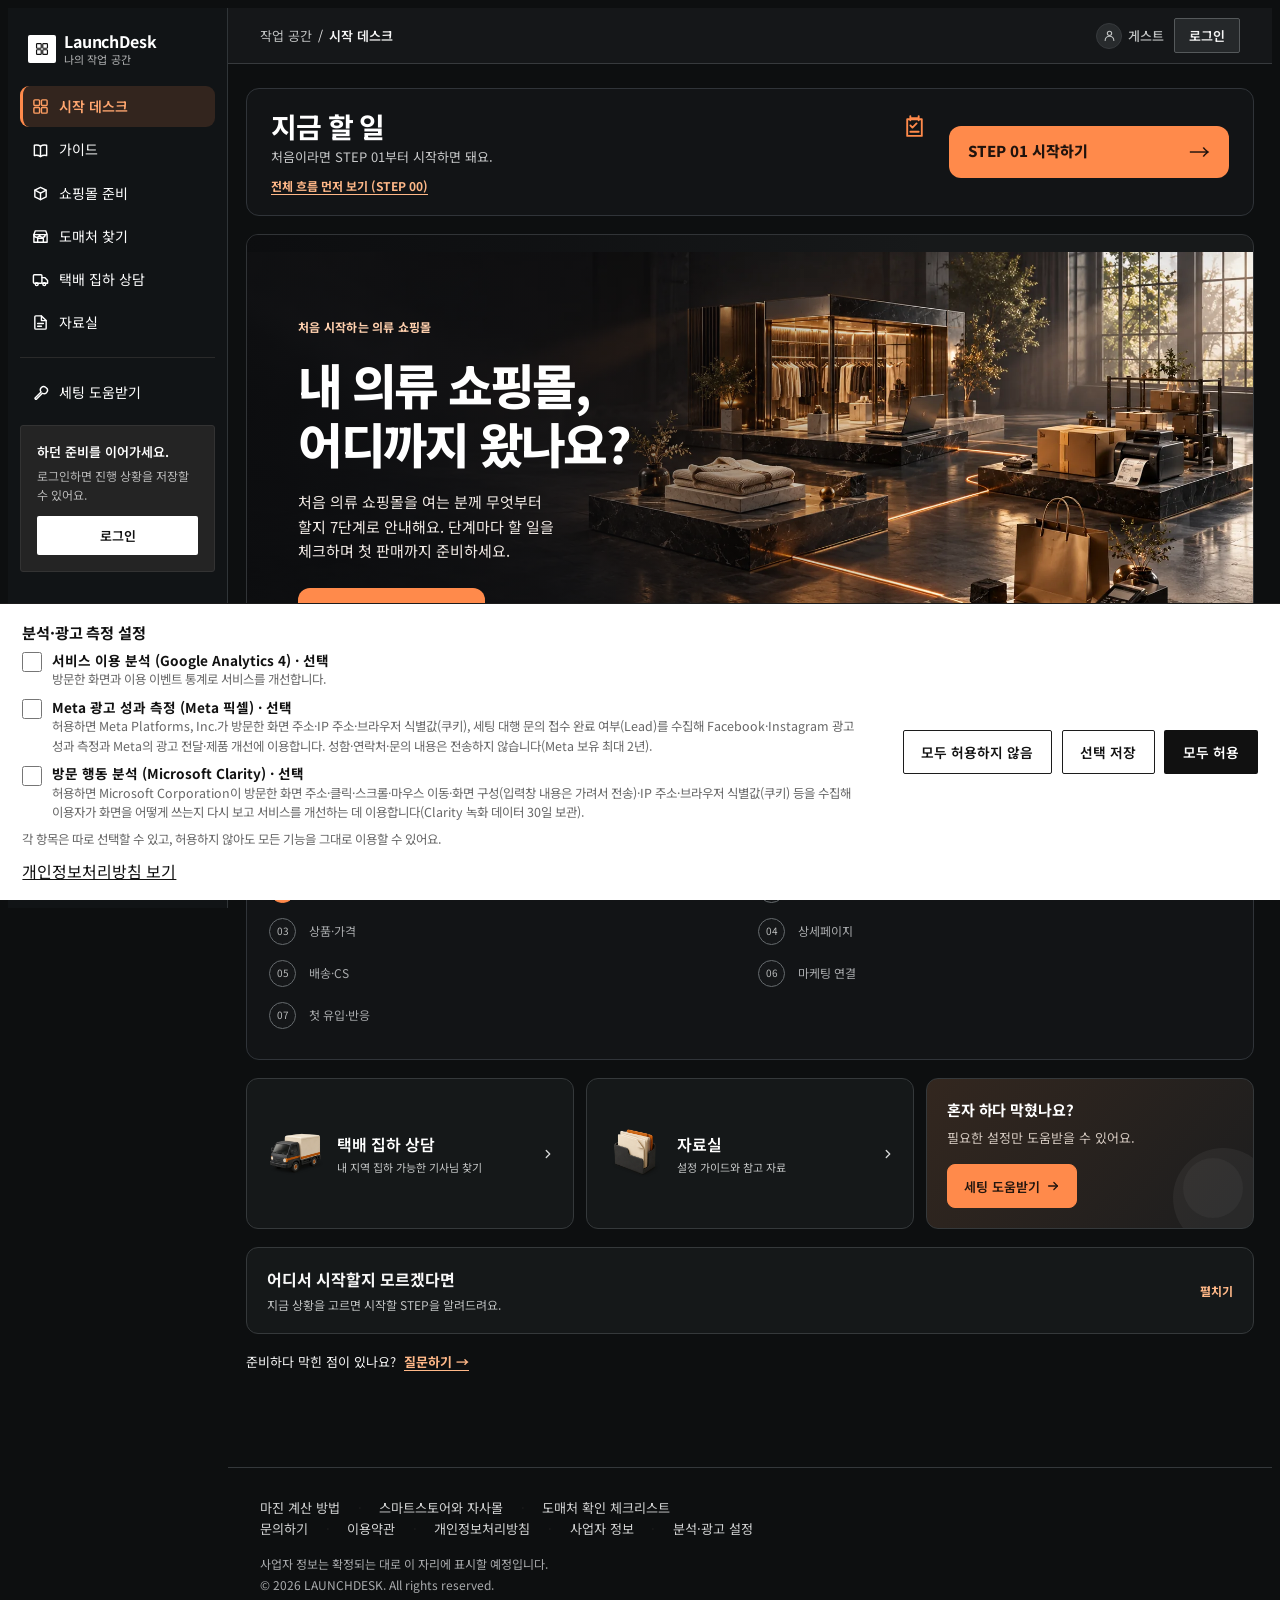
==== commit 66951784: "Hide margin calculator and ops dashboard entries until LaunchROAS is ready - Sidebar and home top me" ====
--- a/index.html
+++ b/index.html
@@ -431,7 +431,8 @@
         <svg viewBox="0 0 18 18" fill="none" stroke="currentColor" stroke-width="1.5" stroke-linecap="round" stroke-linejoin="round"><path d="M15 5.5 9 2.5 3 5.5v7l6 3 6-3v-7Z"/><path d="M3 5.5 9 8.5l6-3"/><path d="M9 8.5v7"/></svg>
         쇼핑몰 준비
       </a>
-      <a data-match="/tools" href="#/tools" data-tools-target="calc">
+      <!-- 2026-10-05: 마진 계산기 · 운영 현황 메뉴는 LaunchROAS 공개 전까지 숨김(hidden). 화면 · 주소 · 저장 기록은 그대로다. -->
+      <a data-match="/tools" href="#/tools" data-tools-target="calc" hidden>
         <svg viewBox="0 0 18 18" fill="none" stroke="currentColor" stroke-width="1.5" stroke-linecap="round" stroke-linejoin="round"><rect x="3" y="2" width="12" height="14" rx="2"/><rect x="5.5" y="4" width="7" height="3" rx="0.5"/><circle cx="5.5" cy="10" r="0.7" fill="currentColor" stroke="none"/><circle cx="9" cy="10" r="0.7" fill="currentColor" stroke="none"/><circle cx="12.5" cy="10" r="0.7" fill="currentColor" stroke="none"/><circle cx="5.5" cy="13" r="0.7" fill="currentColor" stroke="none"/><circle cx="9" cy="13" r="0.7" fill="currentColor" stroke="none"/><circle cx="12.5" cy="13" r="0.7" fill="currentColor" stroke="none"/></svg>
         마진 계산기
       </a>
@@ -448,7 +449,7 @@
         자료실
       </a>
       <span class="side-nav-divider" role="separator" aria-hidden="true"></span>
-      <a data-match="/dashboard" href="#/dashboard">
+      <a data-match="/dashboard" href="#/dashboard" hidden>
         <svg viewBox="0 0 18 18" fill="none" stroke="currentColor" stroke-width="1.5" stroke-linecap="round" stroke-linejoin="round"><rect x="2" y="3" width="14" height="10" rx="1.5"/><polyline points="5,10 8,7 10.5,9.5 13,6"/><line x1="7" y1="16" x2="11" y2="16"/></svg>
         운영 현황
       </a>
@@ -553,7 +554,7 @@
             <div class="desk-stage">
               <nav class="desk-topnav" aria-label="홈 주요 메뉴">
                 <div class="desk-topnav-links">
-                  <a href="#/start/intro">가이드</a><a href="#/start">쇼핑몰 준비</a><a href="#/tools">마진 계산기</a><a href="#/wholesale">도매처</a><a href="#/couriers">택배 집하 상담</a><a href="#/resources">자료실</a><a href="#/dashboard">운영 현황</a><a href="#/services/setup">세팅 도움받기</a>
+                  <a href="#/start/intro">가이드</a><a href="#/start">쇼핑몰 준비</a><a href="#/tools" hidden>마진 계산기</a><a href="#/wholesale">도매처</a><a href="#/couriers">택배 집하 상담</a><a href="#/resources">자료실</a><a href="#/dashboard" hidden>운영 현황</a><a href="#/services/setup">세팅 도움받기</a>
                 </div>
                 <a class="desk-topnav-auth" id="deskNavAuth" href="#/login">로그인</a>
                 <a class="desk-topnav-start" href="#/start">시작하기 →</a>
@@ -578,7 +579,7 @@
               <section class="desk-panel desk-tools" aria-labelledby="deskToolsTitle">
                 <h3 id="deskToolsTitle">준비하면서 함께 쓰는 곳</h3>
                 <div class="desk-tool-list">
-                  <a class="desk-tool" href="#/tools" data-tools-target="calc">
+                  <a class="desk-tool" href="#/tools" data-tools-target="calc" hidden>
                     <span class="desk-tool-icon desk-custom-icon desk-icon-calculator" aria-hidden="true"></span>
                     <span class="desk-tool-text"><b>마진 계산기</b><small>판매 후 남는 금액 확인</small></span>
                     <svg class="desk-chev" viewBox="0 0 16 16" fill="none" stroke="currentColor" stroke-width="1.5" stroke-linecap="round" stroke-linejoin="round" aria-hidden="true"><polyline points="6,4 10,8 6,12"/></svg>
@@ -631,7 +632,7 @@
           <!-- 이미 운영 중인 사장님 안내(2026-09 UI 재설계 2차) — 운영 대시보드는
                #/dashboard(운영 현황, #view-dashboard)로 분리했다. 홈에는 이 작은 링크
                카드 하나만 남기고 #opsdashRoot 계열 id는 홈에 두지 않는다(중복 없음). -->
-          <section class="desk-ops-card" aria-labelledby="deskOpsCardTitle">
+          <section class="desk-ops-card" aria-labelledby="deskOpsCardTitle" hidden>
             <div class="desk-ops-card-text">
               <h2 id="deskOpsCardTitle">이미 쇼핑몰을 운영 중이신가요?</h2>
               <p>운영을 시작한 뒤에 Cafe24 주문과 Meta 광고 성과를 연결해 볼 수 있어요. 아직 쇼핑몰이 없다면 위의 준비 단계부터 시작해도 괜찮아요.</p>
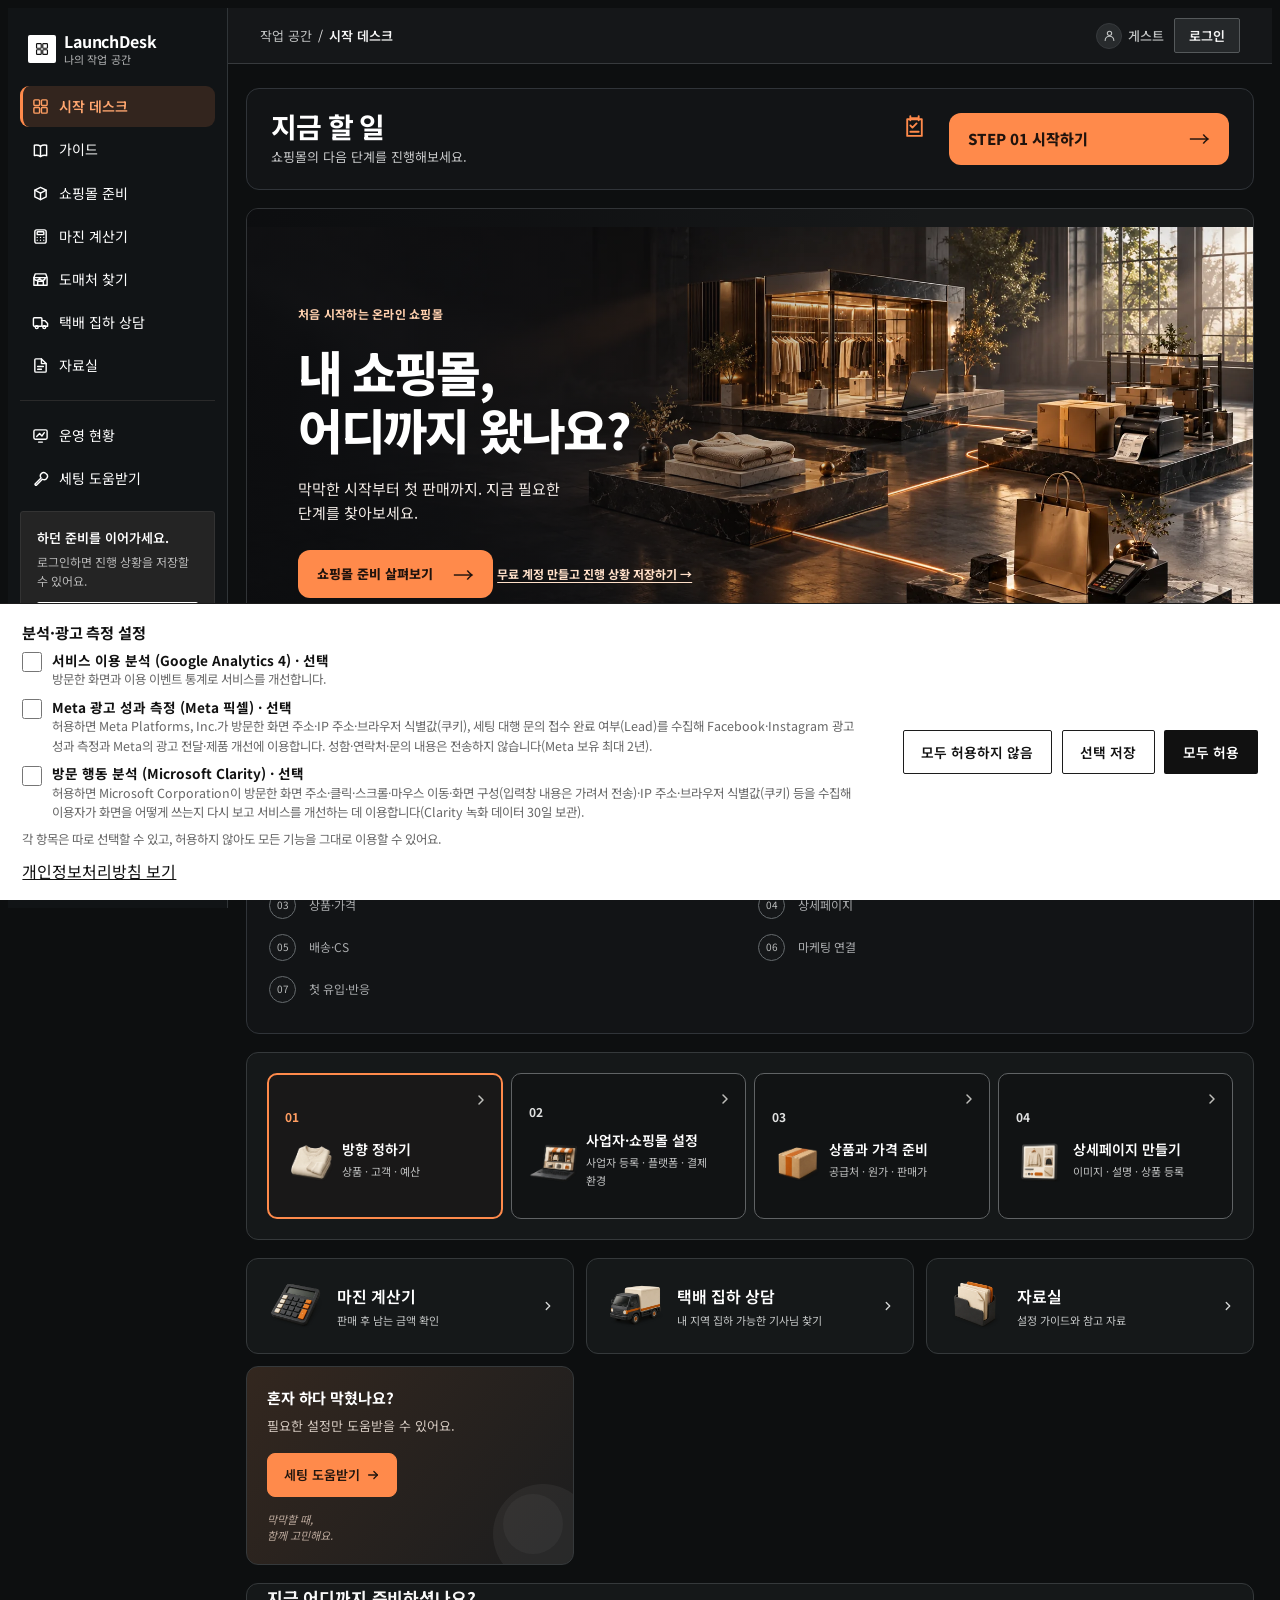
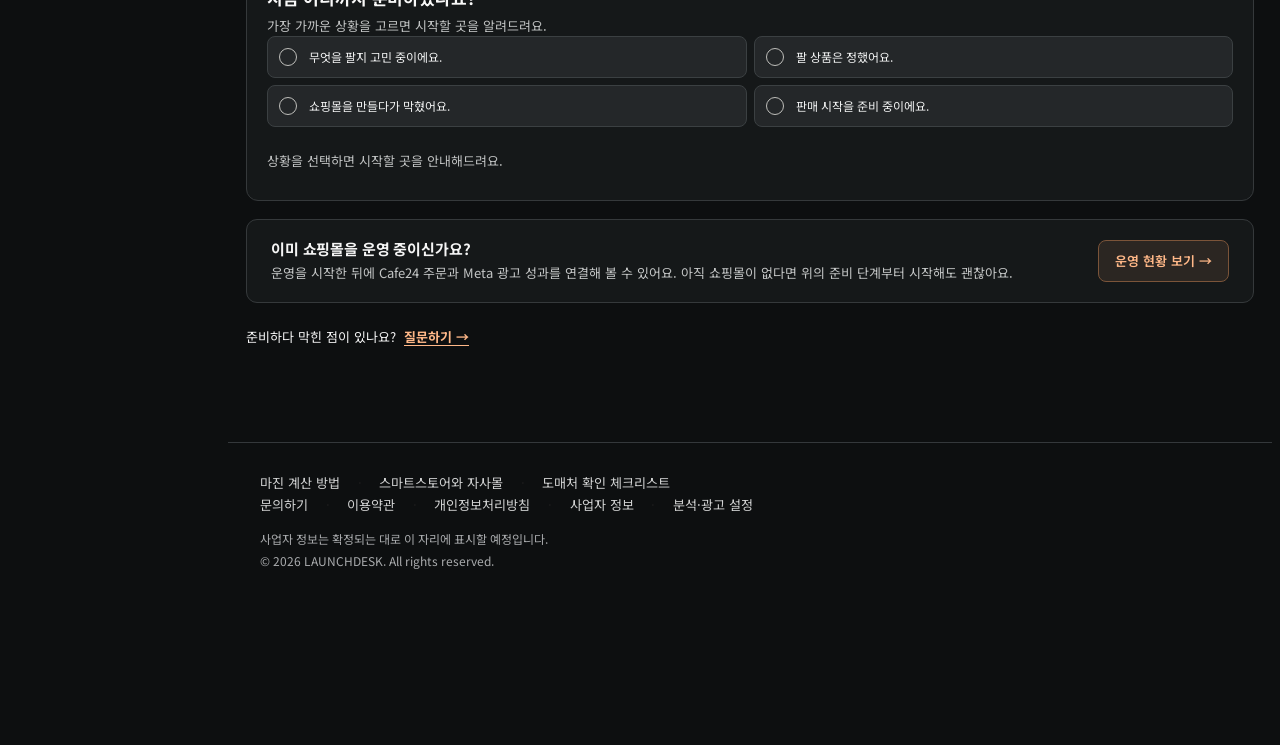
==== commit ea112e41: "Ad log: shared calc core for main + preview; docs: image checks, Meta source recheck - adlog-core.js" ====
--- a/index.html
+++ b/index.html
@@ -11,8 +11,8 @@
      뒤에만 수행한다 — 측정 ID(G-H3D0EDRZL5)와 { send_page_view:false } 설정,
      app.js render()의 수동 page_view 방식은 그대로 유지된다. -->
 
-<title>런치데스크 | 의류 쇼핑몰 시작 가이드 · 운영 도구</title>
-<meta name="description" content="'의류 쇼핑몰 해 볼까' 고민 중이라면. 초보 의류 셀러를 위한 준비 로드맵, 마진 계산기, 동대문 도매처 찾기를 런치데스크에서 순서대로 시작하세요.">
+<title>런치데스크 | 온라인 쇼핑몰 시작 가이드 · 운영 도구</title>
+<meta name="description" content="초보 판매자를 위한 쇼핑몰 준비 가이드와 운영 도구. 로드맵, 마진 계산기, 도매처 찾기를 런치데스크에서 시작하세요.">
 <link rel="canonical" href="https://launchdesk.co.kr/">
 <!-- 파비콘 — 사이드바 로고마크(.logo-mark, 2x2 사각형 그리드)를 재사용한
      favicon.svg가 1순위(모던 브라우저), favicon.ico는 svg 미지원 브라우저가
@@ -29,18 +29,18 @@
 <meta property="og:site_name" content="런치데스크">
 <meta property="og:locale" content="ko_KR">
 <meta property="og:url" content="https://launchdesk.co.kr/">
-<meta property="og:title" content="런치데스크 | 의류 쇼핑몰 시작 가이드 · 운영 도구">
-<meta property="og:description" content="'의류 쇼핑몰 해 볼까' 고민 중이라면. 초보 의류 셀러를 위한 준비 로드맵, 마진 계산기, 동대문 도매처 찾기를 런치데스크에서 순서대로 시작하세요.">
+<meta property="og:title" content="런치데스크 | 온라인 쇼핑몰 시작 가이드 · 운영 도구">
+<meta property="og:description" content="초보 판매자를 위한 쇼핑몰 준비 가이드와 운영 도구. 로드맵, 마진 계산기, 도매처 찾기를 런치데스크에서 시작하세요.">
 <meta property="og:image" content="https://launchdesk.co.kr/assets/og-share.png">
 <meta property="og:image:type" content="image/png">
 <meta property="og:image:width" content="1200">
 <meta property="og:image:height" content="630">
 <meta property="og:image:alt" content="런치데스크 — 쇼핑몰 준비, 여기서 하나씩.">
 <meta name="twitter:card" content="summary_large_image">
-<meta name="twitter:title" content="런치데스크 | 의류 쇼핑몰 시작 가이드 · 운영 도구">
-<meta name="twitter:description" content="'의류 쇼핑몰 해 볼까' 고민 중이라면. 초보 의류 셀러를 위한 준비 로드맵, 마진 계산기, 동대문 도매처 찾기를 런치데스크에서 순서대로 시작하세요.">
+<meta name="twitter:title" content="런치데스크 | 온라인 쇼핑몰 시작 가이드 · 운영 도구">
+<meta name="twitter:description" content="초보 판매자를 위한 쇼핑몰 준비 가이드와 운영 도구. 로드맵, 마진 계산기, 도매처 찾기를 런치데스크에서 시작하세요.">
 <meta name="twitter:image" content="https://launchdesk.co.kr/assets/og-share.png">
-<meta name="twitter:image:alt" content="런치데스크 — 의류 쇼핑몰 준비, 여기서 하나씩.">
+<meta name="twitter:image:alt" content="런치데스크 — 쇼핑몰 준비, 여기서 하나씩.">
 <!-- 구조화 데이터 — 방문 확인된 사실만 담았다(사업자등록번호 · 대표자 · 주소는
      footer에 "확정되는 대로 게시 예정"이라 명시돼 있어 아직 넣지 않음 —
      /business-info가 실제로 채워지면 그때 Organization에 추가할 것). -->
@@ -54,7 +54,7 @@
       "alternateName": "LaunchDesk",
       "url": "https://launchdesk.co.kr/",
       "logo": "https://launchdesk.co.kr/apple-touch-icon.png",
-      "description": "처음 의류 쇼핑몰을 시작하는 판매자를 위한 준비 가이드와 운영 도구."
+      "description": "처음 온라인 쇼핑몰을 시작하는 판매자를 위한 준비 가이드와 운영 도구."
     },
     {
       "@type": "WebSite",
@@ -431,8 +431,7 @@
         <svg viewBox="0 0 18 18" fill="none" stroke="currentColor" stroke-width="1.5" stroke-linecap="round" stroke-linejoin="round"><path d="M15 5.5 9 2.5 3 5.5v7l6 3 6-3v-7Z"/><path d="M3 5.5 9 8.5l6-3"/><path d="M9 8.5v7"/></svg>
         쇼핑몰 준비
       </a>
-      <!-- 2026-10-05: 마진 계산기 · 운영 현황 메뉴는 LaunchROAS 공개 전까지 숨김(hidden). 화면 · 주소 · 저장 기록은 그대로다. -->
-      <a data-match="/tools" href="#/tools" data-tools-target="calc" hidden>
+      <a data-match="/tools" href="#/tools" data-tools-target="calc">
         <svg viewBox="0 0 18 18" fill="none" stroke="currentColor" stroke-width="1.5" stroke-linecap="round" stroke-linejoin="round"><rect x="3" y="2" width="12" height="14" rx="2"/><rect x="5.5" y="4" width="7" height="3" rx="0.5"/><circle cx="5.5" cy="10" r="0.7" fill="currentColor" stroke="none"/><circle cx="9" cy="10" r="0.7" fill="currentColor" stroke="none"/><circle cx="12.5" cy="10" r="0.7" fill="currentColor" stroke="none"/><circle cx="5.5" cy="13" r="0.7" fill="currentColor" stroke="none"/><circle cx="9" cy="13" r="0.7" fill="currentColor" stroke="none"/><circle cx="12.5" cy="13" r="0.7" fill="currentColor" stroke="none"/></svg>
         마진 계산기
       </a>
@@ -449,7 +448,7 @@
         자료실
       </a>
       <span class="side-nav-divider" role="separator" aria-hidden="true"></span>
-      <a data-match="/dashboard" href="#/dashboard" hidden>
+      <a data-match="/dashboard" href="#/dashboard">
         <svg viewBox="0 0 18 18" fill="none" stroke="currentColor" stroke-width="1.5" stroke-linecap="round" stroke-linejoin="round"><rect x="2" y="3" width="14" height="10" rx="1.5"/><polyline points="5,10 8,7 10.5,9.5 13,6"/><line x1="7" y1="16" x2="11" y2="16"/></svg>
         운영 현황
       </a>
@@ -522,17 +521,14 @@
                피그마 Make 시안의 홈을 정적 마크업으로 옮긴 것. 상황 선택(A~D)은
                진짜 radio + label이고, 선택 결과는 desk.js가 #deskRec/#deskDecideList에
                createElement로 그린다(저장 없음). 링크는 전부 app.js BUILT에 이미 있는
-               해시 라우트만 쓴다. -->
+               해시 라우트만 쓴다. 이 블록 아래에는 운영 현황 안내 카드가 이어진다. -->
           <div class="desk" id="deskRoot">
             <div class="desk-rail">
-              <a class="desk-brand" href="#/" aria-label="LaunchDesk 홈"><b>Launch<span>Desk</span></b><small>처음 시작하는<br>의류 쇼핑몰 가이드</small></a>
+              <a class="desk-brand" href="#/" aria-label="LaunchDesk 홈"><b>Launch<span>Desk</span></b><small>처음 시작하는<br>온라인 쇼핑몰 가이드</small></a>
               <section class="desk-today" aria-labelledby="deskTodayTitle">
                 <div class="desk-today-head"><h2 id="deskTodayTitle">지금 할 일</h2><svg viewBox="0 0 24 24" fill="none" stroke="currentColor" stroke-width="1.8" stroke-linecap="round" stroke-linejoin="round" aria-hidden="true"><path d="M8 4h8M8 2v4m8-4v4M5 5h14v16H5zM8 11l2 2 4-4M8 17h8"/></svg></div>
-                <!-- 문구·버튼은 app.js recomputeProgress()가 저장된 진행 기록으로만 바꾼다.
-                     기록이 없으면 "처음 방문" 문구와 STEP 00 안내 링크, 있으면 다음 STEP으로 이어가기. -->
-                <p id="deskTodayDesc">처음이라면 STEP 01부터 시작하면 돼요.</p>
+                <p>쇼핑몰의 다음 단계를 진행해보세요.</p>
                 <a class="desk-hero-cta" id="deskNextLink" href="#/start/prepare"><span id="deskNextText">STEP 01 시작하기</span><span aria-hidden="true">→</span></a>
-                <a class="desk-today-intro" id="deskIntroLink" href="#/start/intro">전체 흐름 먼저 보기 (STEP 00)</a>
               </section>
               <section class="desk-status" aria-labelledby="deskStatusTitle">
                 <div class="desk-status-head"><span>진행 상황</span><a href="#/start">전체 단계 보기 →</a></div>
@@ -554,32 +550,68 @@
             <div class="desk-stage">
               <nav class="desk-topnav" aria-label="홈 주요 메뉴">
                 <div class="desk-topnav-links">
-                  <a href="#/start/intro">가이드</a><a href="#/start">쇼핑몰 준비</a><a href="#/tools" hidden>마진 계산기</a><a href="#/wholesale">도매처</a><a href="#/couriers">택배 집하 상담</a><a href="#/resources">자료실</a><a href="#/dashboard" hidden>운영 현황</a><a href="#/services/setup">세팅 도움받기</a>
+                  <a href="#/start/intro">가이드</a><a href="#/start">쇼핑몰 준비</a><a href="#/tools">마진 계산기</a><a href="#/wholesale">도매처</a><a href="#/couriers">택배 집하 상담</a><a href="#/resources">자료실</a><a href="#/dashboard">운영 현황</a><a href="#/services/setup">세팅 도움받기</a>
                 </div>
                 <a class="desk-topnav-auth" id="deskNavAuth" href="#/login">로그인</a>
                 <a class="desk-topnav-start" href="#/start">시작하기 →</a>
               </nav>
               <section class="desk-hero" aria-labelledby="deskHeroTitle">
                 <div class="desk-hero-text">
-                  <p class="desk-eyebrow">처음 시작하는 의류 쇼핑몰</p>
-                  <h1 id="deskHeroTitle">내 의류 쇼핑몰,<br>어디까지 왔나요?</h1>
-                  <p class="desk-hero-lead">처음 의류 쇼핑몰을 여는 분께 무엇부터 할지 7단계로 안내해요. 단계마다 할 일을 체크하며 첫 판매까지 준비하세요.</p>
-                  <a class="desk-hero-cta" href="#/start">전체 준비 순서 보기 <span aria-hidden="true">→</span></a>
+                  <p class="desk-eyebrow">처음 시작하는 온라인 쇼핑몰</p>
+                  <h1 id="deskHeroTitle">내 쇼핑몰,<br>어디까지 왔나요?</h1>
+                  <p class="desk-hero-lead">막막한 시작부터 첫 판매까지. 지금 필요한 단계를 찾아보세요.</p>
+                  <a class="desk-hero-cta" href="#/start">쇼핑몰 준비 살펴보기 <span aria-hidden="true">→</span></a>
                   <a class="desk-hero-signup" href="#/login" data-auth-mode="signup">무료 계정 만들고 진행 상황 저장하기 →</a>
                 </div>
                 <div class="desk-hero-visual" aria-hidden="true"></div>
               </section>
 
-            <!-- 2026-10 역할 정리: 홈은 "무엇을 돕는지 + 시작/이어서 하기"만 앞에 둔다.
-                 STEP 01~04 아이콘 카드(위 진행 목록과 중복)는 뺐다. 마진 계산기 카드와
-                 아래 운영 현황 안내 카드는 LaunchROAS 공개 전까지 유지한다. 상황 선택은 필요한 사람만 펼치도록 <details>로
-                 접었고, desk.js가 쓰는 #deskSituation/#deskRec/#deskDecideList/#deskDecideTag
-                 id는 그대로다. -->
+            <!-- 실제 STEP 01~04의 빠른 진입점. STEP 05~08 및 저장된 진행 상태는
+                 전체 로드맵 링크와 상단의 실제 다음 단계 버튼으로 이어진다. -->
+            <section class="desk-panel desk-roadmap" aria-labelledby="deskRoadmapTitle">
+              <div class="desk-panel-head">
+                <div>
+                  <h2 id="deskRoadmapTitle">쇼핑몰 준비 순서</h2>
+                  <p class="desk-sub">처음 네 단계를 빠르게 살펴보세요. 나머지는 전체 로드맵에서 이어집니다.</p>
+                </div>
+                <a class="desk-link" href="#/start">전체 로드맵 보기 <svg width="13" height="13" viewBox="0 0 16 16" fill="none" stroke="currentColor" stroke-width="1.5" stroke-linecap="round" stroke-linejoin="round" aria-hidden="true"><line x1="3" y1="8" x2="13" y2="8"/><polyline points="9,4 13,8 9,12"/></svg></a>
+              </div>
+              <div class="desk-steps">
+                <a class="desk-step" href="#/start/prepare">
+                  <span class="desk-step-num">01</span>
+                  <span class="desk-step-icon desk-custom-icon desk-icon-product" aria-hidden="true"></span>
+                  <span class="desk-step-text"><b>방향 정하기</b><small>상품 · 고객 · 예산</small></span>
+                  <svg class="desk-chev" viewBox="0 0 16 16" fill="none" stroke="currentColor" stroke-width="1.5" stroke-linecap="round" stroke-linejoin="round" aria-hidden="true"><polyline points="6,4 10,8 6,12"/></svg>
+                </a>
+                <a class="desk-step" href="#/start/setup">
+                  <span class="desk-step-num">02</span>
+                  <span class="desk-step-icon desk-custom-icon desk-icon-store" aria-hidden="true"></span>
+                  <span class="desk-step-text"><b>사업자·쇼핑몰 설정</b><small>사업자 등록 · 플랫폼 · 결제 환경</small></span>
+                  <svg class="desk-chev" viewBox="0 0 16 16" fill="none" stroke="currentColor" stroke-width="1.5" stroke-linecap="round" stroke-linejoin="round" aria-hidden="true"><polyline points="6,4 10,8 6,12"/></svg>
+                </a>
+                <a class="desk-step" href="#/start/sourcing">
+                  <span class="desk-step-num">03</span>
+                  <span class="desk-step-icon desk-custom-icon desk-icon-parcel" aria-hidden="true"></span>
+                  <span class="desk-step-text"><b>상품과 가격 준비</b><small>공급처 · 원가 · 판매가</small></span>
+                  <svg class="desk-chev" viewBox="0 0 16 16" fill="none" stroke="currentColor" stroke-width="1.5" stroke-linecap="round" stroke-linejoin="round" aria-hidden="true"><polyline points="6,4 10,8 6,12"/></svg>
+                </a>
+                <a class="desk-step" href="#/start/content">
+                  <span class="desk-step-num">04</span>
+                  <span class="desk-step-icon desk-custom-icon desk-icon-detail" aria-hidden="true"></span>
+                  <span class="desk-step-text"><b>상세페이지 만들기</b><small>이미지 · 설명 · 상품 등록</small></span>
+                  <svg class="desk-chev" viewBox="0 0 16 16" fill="none" stroke="currentColor" stroke-width="1.5" stroke-linecap="round" stroke-linejoin="round" aria-hidden="true"><polyline points="6,4 10,8 6,12"/></svg>
+                </a>
+              </div>
+              <p class="desk-note"><svg viewBox="0 0 14 14" fill="none" aria-hidden="true"><circle cx="7" cy="7" r="6" stroke="currentColor" stroke-width="1.2"/><line x1="7" y1="5" x2="7" y2="9.5" stroke="currentColor" stroke-width="1.2" stroke-linecap="round"/><circle cx="7" cy="3.5" r="0.6" fill="currentColor"/></svg>이 카드는 시작 지점만 보여줘요. 실제 진행 상태는 로그인 후 STEP 01~07에서 저장됩니다.</p>
+            </section>
+
+            <!-- 실제 도구 연결과 선택 상황별 확인 항목. 데스크톱에서는 카드 행,
+                 좁은 화면에서는 세로로 배치하며 DOM은 한 벌만 둔다. -->
             <aside class="desk-aside">
               <section class="desk-panel desk-tools" aria-labelledby="deskToolsTitle">
-                <h3 id="deskToolsTitle">준비하면서 함께 쓰는 곳</h3>
+                <h3 id="deskToolsTitle">준비에 필요한 도구</h3>
                 <div class="desk-tool-list">
-                  <a class="desk-tool" href="#/tools" data-tools-target="calc" hidden>
+                  <a class="desk-tool" href="#/tools" data-tools-target="calc">
                     <span class="desk-tool-icon desk-custom-icon desk-icon-calculator" aria-hidden="true"></span>
                     <span class="desk-tool-text"><b>마진 계산기</b><small>판매 후 남는 금액 확인</small></span>
                     <svg class="desk-chev" viewBox="0 0 16 16" fill="none" stroke="currentColor" stroke-width="1.5" stroke-linecap="round" stroke-linejoin="round" aria-hidden="true"><polyline points="6,4 10,8 6,12"/></svg>
@@ -596,14 +628,25 @@
                   </a>
                 </div>
               </section>
+              <section class="desk-panel desk-decide" aria-labelledby="deskDecideTitle">
+                <div class="desk-panel-head">
+                  <h3 id="deskDecideTitle">이번 단계에서 정할 것</h3>
+                  <span class="desk-tag" id="deskDecideTag" hidden></span>
+                </div>
+                <div class="desk-decide-list" id="deskDecideList" aria-live="polite">
+                  <p class="desk-rec-hint">상황을 선택하면 확인할 항목이 보여요.</p>
+                </div>
+              </section>
               <section class="desk-help" aria-labelledby="deskHelpTitle">
                 <h3 id="deskHelpTitle">혼자 하다 막혔나요?</h3>
                 <p>필요한 설정만 도움받을 수 있어요.</p>
                 <a class="desk-help-btn" href="#/services/setup">세팅 도움받기 <svg viewBox="0 0 16 16" fill="none" stroke="currentColor" stroke-width="1.5" stroke-linecap="round" stroke-linejoin="round" aria-hidden="true"><line x1="3" y1="8" x2="13" y2="8"/><polyline points="9,4 13,8 9,12"/></svg></a>
+                <p class="desk-help-foot">막막할 때,<br>함께 고민해요.</p>
               </section>
             </aside>
-            <details class="desk-panel desk-situation">
-              <summary class="desk-sit-summary"><span><b id="deskSitTitle">어디서 시작할지 모르겠다면</b><small>지금 상황을 고르면 시작할 STEP을 알려드려요.</small></span></summary>
+            <section class="desk-panel desk-situation" aria-labelledby="deskSitTitle">
+              <h2 id="deskSitTitle">지금 어디까지 준비하셨나요?</h2>
+              <p class="desk-sub">가장 가까운 상황을 고르면 시작할 곳을 알려드려요.</p>
               <fieldset class="desk-sit-grid" id="deskSituation">
                 <legend class="sr-only">현재 준비 상황</legend>
                 <input type="radio" class="sr-only desk-sit-input" name="deskSituation" id="deskSitA" value="A">
@@ -618,21 +661,14 @@
               <div class="desk-rec" id="deskRec" aria-live="polite">
                 <p class="desk-rec-hint">상황을 선택하면 시작할 곳을 안내해드려요.</p>
               </div>
-              <div class="desk-decide" aria-labelledby="deskDecideTitle">
-                <div class="desk-panel-head">
-                  <h3 id="deskDecideTitle">이번 단계에서 정할 것</h3>
-                  <span class="desk-tag" id="deskDecideTag" hidden></span>
-                </div>
-                <div class="desk-decide-list" id="deskDecideList" aria-live="polite"></div>
-              </div>
-            </details>
+            </section>
             </div><!-- desk-stage -->
           </div>
 
           <!-- 이미 운영 중인 사장님 안내(2026-09 UI 재설계 2차) — 운영 대시보드는
                #/dashboard(운영 현황, #view-dashboard)로 분리했다. 홈에는 이 작은 링크
                카드 하나만 남기고 #opsdashRoot 계열 id는 홈에 두지 않는다(중복 없음). -->
-          <section class="desk-ops-card" aria-labelledby="deskOpsCardTitle" hidden>
+          <section class="desk-ops-card" aria-labelledby="deskOpsCardTitle">
             <div class="desk-ops-card-text">
               <h2 id="deskOpsCardTitle">이미 쇼핑몰을 운영 중이신가요?</h2>
               <p>운영을 시작한 뒤에 Cafe24 주문과 Meta 광고 성과를 연결해 볼 수 있어요. 아직 쇼핑몰이 없다면 위의 준비 단계부터 시작해도 괜찮아요.</p>
@@ -950,6 +986,7 @@
           <!-- 완료 집계는 기존 STEP 01~07만 사용한다. 체크 항목과 다음 단계는
                app.js가 저장된 진행 상태와 아래 기존 카드 내용에서 채운다. -->
           <div class="start-status" id="startStatus">
+            <div class="start-status-art"><img src="assets/start-checklist.png" alt="" loading="lazy"></div>
             <div class="start-status-text">
               <p class="start-status-label">지금 할 일</p>
               <h2 class="start-status-next" id="startStatusNext">STEP 01 · 무엇을, 누구에게 팔지 정하기</h2>
@@ -967,11 +1004,11 @@
             </div>
           </div>
 
-          <div class="start-grid-head"><div><span>STEP BY STEP</span><h2>전체 단계</h2><p>00은 사용법 안내, 01~07은 실제 준비 단계, 08은 운영 시작 안내예요. 단계를 누르면 할 일이 펼쳐져요.</p></div></div>
+          <div class="start-grid-head"><div><span>STEP BY STEP</span><h2>쇼핑몰 준비, 이렇게 진행해요</h2><p>00은 사용법 안내, 01~07은 실제 준비 단계, 08은 운영 시작 안내예요.</p></div></div>
           <div class="card-grid" id="chapterGrid">
             <div class="guide-card" data-chapter="/start/intro" data-tier="free">
               <button class="gc-head" type="button">
-                <div class="cc-top"><div class="cc-num">00</div><div class="cc-badges"><span class="cc-check" hidden><svg viewBox="0 0 24 24" fill="none" stroke="currentColor" stroke-width="3" stroke-linecap="round" stroke-linejoin="round"><polyline points="20 6 9 17 4 12"/></svg></span></div></div>
+                <div class="cc-top"><div class="cc-num">00</div><div class="cc-badges"><span class="cc-check" hidden><svg viewBox="0 0 24 24" fill="none" stroke="currentColor" stroke-width="3" stroke-linecap="round" stroke-linejoin="round"><polyline points="20 6 9 17 4 12"/></svg></span><span class="cc-badge free">무료</span></div></div>
                 <h2>오픈 로드맵 확인하기</h2><p>상품 · 사업자등록 · 쇼핑몰 중 무엇부터 시작할지 순서를 먼저 정합니다.</p>
                 <svg class="gc-chev" width="18" height="18" viewBox="0 0 24 24" fill="none" stroke="currentColor" stroke-width="2" stroke-linecap="round" stroke-linejoin="round"><polyline points="6 9 12 15 18 9"/></svg>
               </button>
@@ -982,7 +1019,7 @@
             </div>
             <div class="guide-card" data-chapter="/start/prepare" data-tier="free">
               <button class="gc-head" type="button">
-                <div class="cc-top"><div class="cc-num">01</div><div class="cc-badges"><span class="cc-status" hidden></span><span class="cc-check" hidden><svg viewBox="0 0 24 24" fill="none" stroke="currentColor" stroke-width="3" stroke-linecap="round" stroke-linejoin="round"><polyline points="20 6 9 17 4 12"/></svg></span></div></div>
+                <div class="cc-top"><div class="cc-num">01</div><div class="cc-badges"><span class="cc-status" hidden></span><span class="cc-check" hidden><svg viewBox="0 0 24 24" fill="none" stroke="currentColor" stroke-width="3" stroke-linecap="round" stroke-linejoin="round"><polyline points="20 6 9 17 4 12"/></svg></span><span class="cc-badge free">무료</span></div></div>
                 <h2>방향 정하기</h2><p>상품과 타겟 고객의 방향을 먼저 정하면 이후 판단이 훨씬 쉬워집니다.</p>
                 <svg class="gc-chev" width="18" height="18" viewBox="0 0 24 24" fill="none" stroke="currentColor" stroke-width="2" stroke-linecap="round" stroke-linejoin="round"><polyline points="6 9 12 15 18 9"/></svg>
               </button>
@@ -993,7 +1030,7 @@
             </div>
             <div class="guide-card" data-chapter="/start/setup" data-tier="free">
               <button class="gc-head" type="button">
-                <div class="cc-top"><div class="cc-num">02</div><div class="cc-badges"><span class="cc-status" hidden></span><span class="cc-check" hidden><svg viewBox="0 0 24 24" fill="none" stroke="currentColor" stroke-width="3" stroke-linecap="round" stroke-linejoin="round"><polyline points="20 6 9 17 4 12"/></svg></span></div></div>
+                <div class="cc-top"><div class="cc-num">02</div><div class="cc-badges"><span class="cc-status" hidden></span><span class="cc-check" hidden><svg viewBox="0 0 24 24" fill="none" stroke="currentColor" stroke-width="3" stroke-linecap="round" stroke-linejoin="round"><polyline points="20 6 9 17 4 12"/></svg></span><span class="cc-badge free">무료</span></div></div>
                 <h2>사업자·쇼핑몰 설정</h2><p>사업자 · 쇼핑몰 · 결제 환경을 실제 거래 가능한 상태로 준비합니다.</p>
                 <svg class="gc-chev" width="18" height="18" viewBox="0 0 24 24" fill="none" stroke="currentColor" stroke-width="2" stroke-linecap="round" stroke-linejoin="round"><polyline points="6 9 12 15 18 9"/></svg>
               </button>
@@ -1004,7 +1041,7 @@
             </div>
             <div class="guide-card" data-chapter="/start/sourcing" data-tier="free">
               <button class="gc-head" type="button">
-                <div class="cc-top"><div class="cc-num">03</div><div class="cc-badges"><span class="cc-status" hidden></span><span class="cc-check" hidden><svg viewBox="0 0 24 24" fill="none" stroke="currentColor" stroke-width="3" stroke-linecap="round" stroke-linejoin="round"><polyline points="20 6 9 17 4 12"/></svg></span></div></div>
+                <div class="cc-top"><div class="cc-num">03</div><div class="cc-badges"><span class="cc-status" hidden></span><span class="cc-check" hidden><svg viewBox="0 0 24 24" fill="none" stroke="currentColor" stroke-width="3" stroke-linecap="round" stroke-linejoin="round"><polyline points="20 6 9 17 4 12"/></svg></span><span class="cc-badge free">무료</span></div></div>
                 <h2>상품과 가격 준비</h2><p>어디서 공급받고 얼마에 들여와 얼마에 팔지 계산해 판매를 준비합니다.</p>
                 <svg class="gc-chev" width="18" height="18" viewBox="0 0 24 24" fill="none" stroke="currentColor" stroke-width="2" stroke-linecap="round" stroke-linejoin="round"><polyline points="6 9 12 15 18 9"/></svg>
               </button>
@@ -1015,7 +1052,7 @@
             </div>
             <div class="guide-card" data-chapter="/start/content" data-tier="free">
               <button class="gc-head" type="button">
-                <div class="cc-top"><div class="cc-num">04</div><div class="cc-badges"><span class="cc-status" hidden></span><span class="cc-check" hidden><svg viewBox="0 0 24 24" fill="none" stroke="currentColor" stroke-width="3" stroke-linecap="round" stroke-linejoin="round"><polyline points="20 6 9 17 4 12"/></svg></span></div></div>
+                <div class="cc-top"><div class="cc-num">04</div><div class="cc-badges"><span class="cc-status" hidden></span><span class="cc-check" hidden><svg viewBox="0 0 24 24" fill="none" stroke="currentColor" stroke-width="3" stroke-linecap="round" stroke-linejoin="round"><polyline points="20 6 9 17 4 12"/></svg></span><span class="cc-badge free">무료</span></div></div>
                 <h2>상세페이지 만들기</h2><p>이미지와 설명만으로 상품의 특징과 차이를 이해할 수 있게 만듭니다.</p>
                 <svg class="gc-chev" width="18" height="18" viewBox="0 0 24 24" fill="none" stroke="currentColor" stroke-width="2" stroke-linecap="round" stroke-linejoin="round"><polyline points="6 9 12 15 18 9"/></svg>
               </button>
@@ -1026,7 +1063,7 @@
             </div>
             <div class="guide-card" data-chapter="/start/orders" data-tier="free">
               <button class="gc-head" type="button">
-                <div class="cc-top"><div class="cc-num">05</div><div class="cc-badges"><span class="cc-status" hidden></span><span class="cc-check" hidden><svg viewBox="0 0 24 24" fill="none" stroke="currentColor" stroke-width="3" stroke-linecap="round" stroke-linejoin="round"><polyline points="20 6 9 17 4 12"/></svg></span></div></div>
+                <div class="cc-top"><div class="cc-num">05</div><div class="cc-badges"><span class="cc-status" hidden></span><span class="cc-check" hidden><svg viewBox="0 0 24 24" fill="none" stroke="currentColor" stroke-width="3" stroke-linecap="round" stroke-linejoin="round"><polyline points="20 6 9 17 4 12"/></svg></span><span class="cc-badge free">무료</span></div></div>
                 <h2>배송·오픈 준비</h2><p>주문을 실제로 처리할 수 있는 배송 · CS 체계를 갖춰 오픈을 마무리합니다.</p>
                 <svg class="gc-chev" width="18" height="18" viewBox="0 0 24 24" fill="none" stroke="currentColor" stroke-width="2" stroke-linecap="round" stroke-linejoin="round"><polyline points="6 9 12 15 18 9"/></svg>
               </button>
@@ -1037,7 +1074,7 @@
             </div>
             <div class="guide-card" data-chapter="/start/marketing-setup" data-tier="free">
               <button class="gc-head" type="button">
-                <div class="cc-top"><div class="cc-num">06</div><div class="cc-badges"><span class="cc-status" hidden></span><span class="cc-check" hidden><svg viewBox="0 0 24 24" fill="none" stroke="currentColor" stroke-width="3" stroke-linecap="round" stroke-linejoin="round"><polyline points="20 6 9 17 4 12"/></svg></span></div></div>
+                <div class="cc-top"><div class="cc-num">06</div><div class="cc-badges"><span class="cc-status" hidden></span><span class="cc-check" hidden><svg viewBox="0 0 24 24" fill="none" stroke="currentColor" stroke-width="3" stroke-linecap="round" stroke-linejoin="round"><polyline points="20 6 9 17 4 12"/></svg></span><span class="cc-badge free">무료</span></div></div>
                 <h2>마케팅 준비</h2><p>광고를 시작하기 전에 유입과 구매를 추적할 수 있는 환경부터 준비합니다.</p>
                 <svg class="gc-chev" width="18" height="18" viewBox="0 0 24 24" fill="none" stroke="currentColor" stroke-width="2" stroke-linecap="round" stroke-linejoin="round"><polyline points="6 9 12 15 18 9"/></svg>
               </button>
@@ -1048,7 +1085,7 @@
             </div>
             <div class="guide-card" data-chapter="/start/marketing" data-tier="free">
               <button class="gc-head" type="button">
-                <div class="cc-top"><div class="cc-num">07</div><div class="cc-badges"><span class="cc-status" hidden></span><span class="cc-check" hidden><svg viewBox="0 0 24 24" fill="none" stroke="currentColor" stroke-width="3" stroke-linecap="round" stroke-linejoin="round"><polyline points="20 6 9 17 4 12"/></svg></span></div></div>
+                <div class="cc-top"><div class="cc-num">07</div><div class="cc-badges"><span class="cc-status" hidden></span><span class="cc-check" hidden><svg viewBox="0 0 24 24" fill="none" stroke="currentColor" stroke-width="3" stroke-linecap="round" stroke-linejoin="round"><polyline points="20 6 9 17 4 12"/></svg></span><span class="cc-badge free">무료</span></div></div>
                 <h2>첫 유입 만들기</h2><p>최소 하나의 방법으로 실제 방문자를 만들어보고 반응을 확인합니다.</p>
                 <svg class="gc-chev" width="18" height="18" viewBox="0 0 24 24" fill="none" stroke="currentColor" stroke-width="2" stroke-linecap="round" stroke-linejoin="round"><polyline points="6 9 12 15 18 9"/></svg>
               </button>
@@ -1059,7 +1096,7 @@
             </div>
             <div class="guide-card" data-chapter="/start/wrapup" data-tier="free">
               <button class="gc-head" type="button">
-                <div class="cc-top"><div class="cc-num">08</div><div class="cc-badges"><span class="cc-check" hidden><svg viewBox="0 0 24 24" fill="none" stroke="currentColor" stroke-width="3" stroke-linecap="round" stroke-linejoin="round"><polyline points="20 6 9 17 4 12"/></svg></span></div></div>
+                <div class="cc-top"><div class="cc-num">08</div><div class="cc-badges"><span class="cc-check" hidden><svg viewBox="0 0 24 24" fill="none" stroke="currentColor" stroke-width="3" stroke-linecap="round" stroke-linejoin="round"><polyline points="20 6 9 17 4 12"/></svg></span><span class="cc-badge free">무료</span></div></div>
                 <h2>운영 시작하기</h2><p>오픈은 끝이 아니라 운영의 시작입니다. 상품 · 주문 · 광고 · 고객 반응을 확인하며 개선해갑니다.</p>
                 <svg class="gc-chev" width="18" height="18" viewBox="0 0 24 24" fill="none" stroke="currentColor" stroke-width="2" stroke-linecap="round" stroke-linejoin="round"><polyline points="6 9 12 15 18 9"/></svg>
               </button>
@@ -1077,7 +1114,7 @@
           </div>
 
           <div class="sub-banner" id="subBanner">
-            <div><div class="sb-title">이 가이드는 처음부터 끝까지 무료로 따라할 수 있어요</div><div class="sb-desc">가이드 · 로드맵 · 자료실은 무료예요. 기술 설정이 막히면 별도 유료인 세팅 대행을 이용할 수 있어요.</div></div>
+            <div><div class="sb-title">이 가이드는 처음부터 끝까지 무료로 따라할 수 있어요</div><div class="sb-desc">직접 따라하면 되고, 기술 설정이 막히면 세팅대행을 이용할 수 있어요.</div></div>
             <a class="btn btn-primary" href="#/services/setup">세팅 대행 알아보기 →</a>
           </div>
 
@@ -1115,15 +1152,11 @@
             <div class="s0-main">
               <section class="s0-card s0-about" aria-labelledby="s0AboutTitle">
                 <h2 id="s0AboutTitle" class="s0-section-title">이 로드맵에 대하여</h2>
-                <p class="s0-section-lead">실제 의류 쇼핑몰 운영 경험을 바탕으로 정리한 참고용 순서예요. 제도·정책은 바뀔 수 있고, 매출이나 기간을 보장하지 않아요.</p>
-                <details class="ld-more">
-                <summary>자세히 보기</summary>
                 <ul class="s0-about-list">
-                  <li><b>실제 경험을 바탕으로 정리했어요.</b> 의류 쇼핑몰을 직접 준비하고 운영하며 겪은 시행착오와 순서를 바탕으로 만든 가이드예요. 특정 플랫폼·광고 채널·운영 방식이 모든 쇼핑몰에 똑같이 맞는 정답은 아니에요.</li>
+                  <li><b>실제 경험을 바탕으로 정리했어요.</b> 쇼핑몰을 준비하고 운영하며 겪은 시행착오와 순서를 바탕으로 만든 가이드예요. 특정 플랫폼·광고 채널·운영 방식이 모든 쇼핑몰에 똑같이 맞는 정답은 아니에요.</li>
                   <li><b>제도와 정책은 계속 바뀔 수 있어요.</b> 사업자등록·세금·통신판매업 신고·표시광고, 플랫폼 정책 같은 내용은 시점과 상황에 따라 달라질 수 있으니, 실제로 진행할 때는 관련 기관이나 전문가를 통해 한 번 더 확인하세요.</li>
                   <li><b>비용·성과·기간을 보장하지 않아요.</b> 이 순서를 따른다고 특정 매출이나 기간이 보장되지는 않아요. 안내에 담긴 개인적인 경험이나 사례는 참고용이며, 공식 정책과는 구분해서 봐주세요.</li>
                 </ul>
-                </details>
               </section>
 
               <section class="s0-card s0-think" aria-labelledby="s0ThinkTitle">
@@ -1187,7 +1220,7 @@
 
               <section class="s0-reality" aria-labelledby="s0RealityTitle">
                 <h2 id="s0RealityTitle" class="s0-section-title">현실적인 시작 안내</h2>
-                <p class="s0-reality-quote">의류 쇼핑몰은 상품만 등록한다고 바로 판매되는 구조가 아닙니다. 상품 준비, 결제, 배송, 고객 안내, 유입 확인까지 함께 준비해야 합니다. 다만 처음부터 완벽하게 만들 필요는 없습니다. 대표 상품 하나를 실제로 판매할 수 있는 상태로 만드는 것부터 시작하세요.</p>
+                <p class="s0-reality-quote">쇼핑몰은 상품만 등록한다고 바로 판매되는 구조가 아닙니다. 상품 준비, 결제, 배송, 고객 안내, 유입 확인까지 함께 준비해야 합니다. 다만 처음부터 완벽하게 만들 필요는 없습니다. 대표 상품 하나를 실제로 판매할 수 있는 상태로 만드는 것부터 시작하세요.</p>
               </section>
             </div>
 
@@ -1261,7 +1294,7 @@
               <div class="tab-panel s1-panel s1-panel-guide active" data-tab="guide">
                 <div class="s1-guide-intro">
                   <h2>먼저 방향을 정하는 기준을 살펴보세요.</h2>
-                  <p><strong>사업자 등록이나 공급처를 정하기보다 먼저, 내가 가진 예산과 목표에 맞는 방향을 정합니다.</strong> 누구에게 팔지가 정해져야 어떤 옷을 고를지, 어떤 분위기로 찍을지, 어떤 말투로 알릴지가 정해집니다.</p>
+                  <p><strong>사업자 등록이나 공급처를 정하기보다 먼저, 내가 가진 예산과 목표에 맞는 방향을 정합니다.</strong> 방향이 흔들리면 상품도, 가격도, 마케팅도 함께 흔들립니다. 이 STEP은 특정 업종을 전제하지 않으며, 무엇을 팔든 같은 방식으로 정리할 수 있습니다.</p>
                 </div>
 
                 <ol class="s1-sections">
@@ -1269,16 +1302,16 @@
                     <span class="s1-num">01</span>
                     <div class="s1-section-body">
                       <h3>타겟 고객 — 누구에게 팔 것인가</h3>
-                      <p class="s1-summary">연령대 · 원하는 컨셉 · 소비 성향을 함께 정하세요. 연령대를 정한다고 그 나이에만 팔리는 건 아니지만, 기준이 있어야 상품 · 촬영 · 마케팅이 한 방향으로 모입니다.</p>
+                      <p class="s1-summary">나이 · 성별만 정하고 넘어가지 마세요. 아래 세 가지에 답할 수 있어야 이후 판단이 쉬워집니다.</p>
                       <ul class="s1-q">
-                        <li><b>누구인가?</b> 인구통계보다 실제 특성을 적어보세요. <em>예: 출근룩이 고민인 20대 후반 직장인 / 편하지만 꾸민 듯한 데일리룩을 찾는 30대</em></li>
+                        <li><b>누구인가?</b> 인구통계보다 실제 특성을 적어보세요. <em>예: 반려묘를 키우는 30대 자취생 / 아침이 바쁜 직장인</em></li>
                         <li><b>어떤 상황에서 필요한가?</b> 언제, 어떤 상황에서 이 상품이 필요해지는지 구체적으로 떠올려보세요.</li>
-                        <li><b>왜 내 쇼핑몰이어야 하는가?</b> 같은 동대문 상품을 파는 곳이 많습니다. 컨셉(분위기)이 일정해야 다시 찾아오는 고객이 생깁니다.</li>
+                        <li><b>왜 내 상품이어야 하는가?</b> 이미 비슷한 상품이 많은 시장에서, 굳이 내 쇼핑몰을 골라야 할 이유가 있어야 합니다.</li>
                       </ul>
                       <details class="s1-more">
                         <summary>더 자세히 보기</summary>
                         <div class="s1-more-body">
-                          <p><b>운영자 팁</b> 같은 옷이라도 촬영 분위기 · 모델 포즈 · 톤에 따라 전혀 다른 가격으로 보입니다. 9,900원 티셔츠도 잘 찍으면 그 이상의 가치로 보이고, 비싼 옷도 사진이 아쉬우면 클릭되지 않습니다. 초반엔 가격 경쟁보다 이미지와 신뢰를 쌓는 데 집중하세요.</p>
+                          <p><b>운영자 팁</b> 같은 상품이라도 사진 · 설명 · 후기 구성에 따라 다르게 보입니다. 초반엔 가격 경쟁보다 신뢰를 쌓는 데 집중하세요.</p>
                           <p class="s1-quote">가격보다 이미지와 신뢰가, 쇼핑몰 초반엔 더 중요한 무기입니다.</p>
                         </div>
                       </details>
@@ -1287,8 +1320,8 @@
                   <li class="s1-section">
                     <span class="s1-num">02</span>
                     <div class="s1-section-body">
-                      <h3>판매 상품군 — 어떤 의류를 팔 것인가</h3>
-                      <p class="s1-summary">여성의류 · 남성의류 · 빅사이즈 · 데일리 · 출근룩처럼 상품군 하나를 먼저 정하세요. 한철만 팔리는 시즌 상품보다 이너 · 트레이닝 · 데님 · 팬츠처럼 사계절 가능한 상품이 매출을 오래 지켜 줍니다. 처음엔 자체제작보다 사입 상품으로 반응을 확인하는 편이 재고 부담이 적습니다.</p>
+                      <h3>판매 카테고리 · 상품군 — 무엇을 팔 것인가</h3>
+                      <p class="s1-summary">패션 · 뷰티 · 식품 · 생활용품 · 잡화 · 반려동물용품 등 어떤 카테고리든 상관없습니다. 지금은 큰 방향만 정하면 됩니다.</p>
                       <p class="s1-note">구체적인 공급처나 상품별 마진 계산은 STEP 03에서 다룹니다.</p>
                     </div>
                   </li>
@@ -1296,27 +1329,15 @@
                     <span class="s1-num">03</span>
                     <div class="s1-section-body">
                       <h3>초기 예산 — 얼마가 필요한가</h3>
-                      <p class="s1-summary">완전한 무자본 창업은 현실적으로 어렵습니다. 어떻게 시작하느냐에 따라 필요한 금액이 크게 달라져요.</p>
-                      <div class="ld-table-wrap">
-                        <table class="ld-table ld-table-stack">
-                          <caption class="sr-only">시작 방식별 초기 비용 비교</caption>
-                          <thead><tr><th scope="col">시작 방식</th><th scope="col">주로 드는 비용</th><th scope="col">특징</th></tr></thead>
-                          <tbody>
-                            <tr><th scope="row">브랜드형</th><td data-label="주로 드는 비용">사무실 · 모델 · 스튜디오 · 광고</td><td data-label="특징">처음부터 브랜드처럼 보이지만 초기 금액이 커요</td></tr>
-                            <tr><th scope="row">생존형</th><td data-label="주로 드는 비용">직접 촬영 · 최소 구성</td><td data-label="특징">비용을 줄이는 대신 직접 들이는 시간이 늘어요</td></tr>
-                          </tbody>
-                        </table>
-                      </div>
-                      <p class="ld-label">항목별로 가늠할 예산</p>
+                      <p class="s1-summary">완전한 무자본 창업은 현실적으로 어렵습니다. 필요한 금액은 업종 · 규모에 따라 크게 달라지므로, 특정 금액을 정답으로 두기보다 아래 항목별로 얼마가 필요할지 먼저 가늠해보세요.</p>
                       <dl class="s1-budget">
-                        <div><dt>상품 · 샘플</dt><dd>샘플 사입(첫 거래는 대부분 직접 구매), 초도 물량</dd></div>
+                        <div><dt>상품 · 샘플</dt><dd>초도 물량, 샘플 구매 · 테스트 비용</dd></div>
                         <div><dt>쇼핑몰 · 도메인</dt><dd>플랫폼 이용료, 도메인, 테마 비용</dd></div>
-                        <div><dt>촬영 · 모델</dt><dd>스튜디오 대여, 모델 섭외(직접 촬영하면 줄일 수 있음), 상세페이지 제작</dd></div>
+                        <div><dt>촬영 · 콘텐츠</dt><dd>사진 · 영상 촬영, 상세페이지 제작</dd></div>
                         <div><dt>포장 · 배송</dt><dd>포장재, 택배 계약</dd></div>
-                        <div><dt>광고 · 고정비</dt><dd>초기 테스트 광고비, 보정 프로그램 · 리뷰 연동 같은 매달 나가는 비용</dd></div>
+                        <div><dt>광고 · 마케팅</dt><dd>초기 테스트 광고비</dd></div>
                         <div><dt>예비비</dt><dd>예상하지 못한 지출 대비</dd></div>
                       </dl>
-                      <p class="s1-note">특정 금액을 정답으로 두기보다 항목별로 가늠해보세요. 초기 비용은 결국 시간이나 돈 중 하나로 치르게 됩니다.</p>
                     </div>
                   </li>
                   <li class="s1-section">
@@ -1324,7 +1345,7 @@
                     <div class="s1-section-body">
                       <h3>브랜드 · 쇼핑몰 이름</h3>
                       <ul class="s1-q s1-check">
-                        <li>예쁜 이름보다 검색이 먼저입니다 — 네이버에 검색했을 때 내 브랜드가 잘 보여야 하고, 도메인 · 인스타그램 ID도 함께 비어 있는지 확인하세요.</li>
+                        <li>예쁜 이름보다 검색이 먼저입니다 — 검색했을 때 내 브랜드가 잘 보여야 합니다.</li>
                         <li>발음이 쉽고 기억나는 이름이어야 공유가 됩니다.</li>
                       </ul>
                       <details class="s1-more">
@@ -1340,40 +1361,40 @@
                     <div class="s1-section-body">
                       <h3>벤치마킹 — 어떤 쇼핑몰을 참고할 것인가</h3>
                       <ul class="s1-q s1-check">
-                        <li>지그재그 · 에이블리 랭킹 상위권만 보지 않습니다 — 상위권은 대부분 자체제작 · 전문 촬영팀을 갖춘 대형 브랜드라 혼자 따라가기 어렵습니다.</li>
-                        <li>감도 · 분위기를 참고할 곳 1곳 + 내가 따라잡을 수 있는 중소형 쇼핑몰 2곳, 이렇게 3곳 정도를 정합니다.</li>
-                        <li>상세페이지(글씨 · 말투 · 사진 배치) · 촬영 스타일 · 상품 구성 · 인스타 릴스 문구를 관찰합니다.</li>
+                        <li>너무 큰 1위 브랜드만 보지 않습니다 — 대부분 자체제작 · 자체공장을 갖춘 대형 브랜드라 구조를 따라가기 어렵습니다.</li>
+                        <li>내 규모와 비슷하거나 한 단계 앞선 쇼핑몰을 봅니다.</li>
+                        <li>상품 구성 · 가격 · 상세페이지 · 혜택 · 후기 · 배송정책을 관찰합니다.</li>
                       </ul>
                       <p class="s1-quote">벤치마킹은 복붙이 아니라 해석입니다.</p>
                     </div>
                   </li>
                 </ol>
 
-                <!-- 의류 종류별 예시 — 기존 .accordion/.acc-item/.acc-head 위임(app.js) 재사용 -->
+                <!-- 업종별 예시 — 기존 .accordion/.acc-item/.acc-head 위임(app.js) 재사용, 내용은 기존 그대로 -->
                 <div class="accordion s1-industry">
                   <div class="s1-industry-head">
-                    <h3>의류 종류별 예시</h3>
-                    <p>내가 팔 의류와 비슷한 예시를 펼쳐서 참고해보세요. 예시는 참고 방법을 설명한 것이며 특정 결과를 보장하지 않습니다.</p>
+                    <h3>업종별 예시</h3>
+                    <p>내 업종과 비슷한 예시를 펼쳐서 참고해보세요. 예시는 참고 방법을 설명한 것이며 특정 결과를 보장하지 않습니다.</p>
                   </div>
                   <div class="acc-item">
-                    <button class="acc-head" type="button"><div class="at">여성의류</div><svg class="acc-chev" width="16" height="16" viewBox="0 0 24 24" fill="none" stroke="currentColor" stroke-width="2" stroke-linecap="round" stroke-linejoin="round"><polyline points="6 9 12 15 18 9"/></svg></button>
-                    <div class="acc-body"><div class="acc-body-inner"><p>지그재그 · 에이블리의 여성 쇼핑몰 랭킹에서 300위 이후, 내 컨셉과 비슷한 중소형 쇼핑몰을 찾아 상세페이지 · 촬영 분위기 · 상품 구성을 비교해 보세요.</p></div></div>
+                    <button class="acc-head" type="button"><div class="at">패션</div><svg class="acc-chev" width="16" height="16" viewBox="0 0 24 24" fill="none" stroke="currentColor" stroke-width="2" stroke-linecap="round" stroke-linejoin="round"><polyline points="6 9 12 15 18 9"/></svg></button>
+                    <div class="acc-body"><div class="acc-body-inner"><p>지그재그 · 에이블리처럼 랭킹 탭이 있는 버티컬 플랫폼의 베스트 리스트를 참고합니다.</p></div></div>
                   </div>
                   <div class="acc-item">
-                    <button class="acc-head" type="button"><div class="at">남성의류</div><svg class="acc-chev" width="16" height="16" viewBox="0 0 24 24" fill="none" stroke="currentColor" stroke-width="2" stroke-linecap="round" stroke-linejoin="round"><polyline points="6 9 12 15 18 9"/></svg></button>
-                    <div class="acc-body"><div class="acc-body-inner"><p>남성 쇼핑몰 랭킹에서 같은 방식으로 찾고, 핏 · 사이즈 표기와 코디 구성(상의 · 하의 세트 제안)을 함께 보세요.</p></div></div>
+                    <button class="acc-head" type="button"><div class="at">뷰티</div><svg class="acc-chev" width="16" height="16" viewBox="0 0 24 24" fill="none" stroke="currentColor" stroke-width="2" stroke-linecap="round" stroke-linejoin="round"><polyline points="6 9 12 15 18 9"/></svg></button>
+                    <div class="acc-body"><div class="acc-body-inner"><p>같은 방식으로, 뷰티 카테고리 오픈마켓 · 버티컬 앱의 랭킹 · 베스트 탭에서 비슷한 규모의 브랜드를 찾아보세요.</p></div></div>
                   </div>
                   <div class="acc-item">
-                    <button class="acc-head" type="button"><div class="at">빅사이즈</div><svg class="acc-chev" width="16" height="16" viewBox="0 0 24 24" fill="none" stroke="currentColor" stroke-width="2" stroke-linecap="round" stroke-linejoin="round"><polyline points="6 9 12 15 18 9"/></svg></button>
-                    <div class="acc-body"><div class="acc-body-inner"><p>빅사이즈 전문 쇼핑몰은 실측 사이즈 표기와 모델 신체 정보 안내가 특히 중요합니다. 사이즈표 구성 방식을 먼저 참고하세요.</p></div></div>
+                    <button class="acc-head" type="button"><div class="at">식품</div><svg class="acc-chev" width="16" height="16" viewBox="0 0 24 24" fill="none" stroke="currentColor" stroke-width="2" stroke-linecap="round" stroke-linejoin="round"><polyline points="6 9 12 15 18 9"/></svg></button>
+                    <div class="acc-body"><div class="acc-body-inner"><p>식품 전문 플랫폼이나 오픈마켓의 카테고리별 베스트 상품 목록에서 비슷한 규모를 찾아보세요.</p></div></div>
                   </div>
                   <div class="acc-item">
-                    <button class="acc-head" type="button"><div class="at">이너 · 트레이닝 · 데님</div><svg class="acc-chev" width="16" height="16" viewBox="0 0 24 24" fill="none" stroke="currentColor" stroke-width="2" stroke-linecap="round" stroke-linejoin="round"><polyline points="6 9 12 15 18 9"/></svg></button>
-                    <div class="acc-body"><div class="acc-body-inner"><p>사계절 판매가 가능한 상품군입니다. 기모 · 시즌 버전으로 확장하는 방식과 색상별 구성 방식을 참고하세요.</p></div></div>
+                    <button class="acc-head" type="button"><div class="at">생활용품 · 잡화</div><svg class="acc-chev" width="16" height="16" viewBox="0 0 24 24" fill="none" stroke="currentColor" stroke-width="2" stroke-linecap="round" stroke-linejoin="round"><polyline points="6 9 12 15 18 9"/></svg></button>
+                    <div class="acc-body"><div class="acc-body-inner"><p>종합몰 · 오픈마켓의 카테고리 랭킹에서 상품 구성과 가격대가 비슷한 곳을 찾아보세요.</p></div></div>
                   </div>
                   <div class="acc-item">
-                    <button class="acc-head" type="button"><div class="at">액세서리</div><svg class="acc-chev" width="16" height="16" viewBox="0 0 24 24" fill="none" stroke="currentColor" stroke-width="2" stroke-linecap="round" stroke-linejoin="round"><polyline points="6 9 12 15 18 9"/></svg></button>
-                    <div class="acc-body"><div class="acc-body-inner"><p>의류와 함께 팔면 객단가와 쇼핑몰 전체 볼륨감이 올라갑니다. 코디 연출에 함께 쓰는 방식을 참고하세요.</p></div></div>
+                    <button class="acc-head" type="button"><div class="at">반려동물용품</div><svg class="acc-chev" width="16" height="16" viewBox="0 0 24 24" fill="none" stroke="currentColor" stroke-width="2" stroke-linecap="round" stroke-linejoin="round"><polyline points="6 9 12 15 18 9"/></svg></button>
+                    <div class="acc-body"><div class="acc-body-inner"><p>반려동물 전문몰이나 오픈마켓의 카테고리 베스트에서 비슷한 규모를 찾아보세요.</p></div></div>
                   </div>
                 </div>
 
@@ -1418,7 +1439,7 @@
                       <div class="s1-ws-body">
                         <label for="s1Target">누구에게 판매하고 싶나요? <small>타겟 고객</small></label>
                         <p class="s1-ws-help">연령만 적기보다 생활 방식과 상품을 찾는 상황을 함께 적어보세요.</p>
-                        <textarea id="s1Target" class="worksheet-input" rows="3" placeholder="예: 출근룩이 고민인 20대 후반 직장인, 심플 · 미니멀 무드, 3~5만 원대"></textarea>
+                        <textarea id="s1Target" class="worksheet-input" rows="3" placeholder="예: 반려묘를 키우는 30대 자취생"></textarea>
                       </div>
                     </li>
                     <li class="s1-ws-item">
@@ -1426,7 +1447,7 @@
                       <div class="s1-ws-body">
                         <label for="s1Product">어떤 상품을 판매할 예정인가요? <small>카테고리 · 상품군</small></label>
                         <p class="s1-ws-help">처음부터 너무 많은 상품을 적기보다 시작할 상품군을 중심으로 적어보세요.</p>
-                        <textarea id="s1Product" class="worksheet-input" rows="3" placeholder="예: 여성 데일리 니트 · 슬랙스, 사계절 이너"></textarea>
+                        <textarea id="s1Product" class="worksheet-input" rows="3" placeholder="예: 프리미엄 수건, 반려동물 간식"></textarea>
                       </div>
                     </li>
                     <li class="s1-ws-item">
@@ -1553,7 +1574,7 @@
               <div class="tab-panel s2-panel s2-panel-guide active" data-tab="guide">
                 <div class="s2-guide-intro">
                   <h2>먼저 판매 가능한 환경을 준비해요.</h2>
-                  <p>사업자 등록 → 통신판매업 신고(필요한 경우) → 쇼핑몰 플랫폼 개설 순서로 먼저 끝내요.</p>
+                  <p><strong>대부분 한 번은 거쳐야 하는 절차지만, 순서를 미리 알아두면 실수 없이 빠르게 끝낼 수 있습니다.</strong> 사업자 등록, 통신판매업 신고(필요한 경우), 쇼핑몰 플랫폼 개설 — 이 세 가지가 가장 먼저입니다.</p>
                 </div>
 
                 <ol class="s2-sections">
@@ -1561,35 +1582,19 @@
                     <span class="s2-num">01</span>
                     <div class="s2-section-body">
                       <h3>사업자등록과 통신판매업 신고</h3>
-                      <p class="ld-label">준비물</p>
-                      <ul class="s2-checks">
-                        <li>대표자 정보와 사업장 주소</li>
-                        <li>취급할 상품에 맞는 업종 · 업태</li>
-                        <li>통신판매업 신고용: 사업자등록증 · 사업장 주소 확인서류</li>
-                      </ul>
-                      <p class="ld-label">진행 순서</p>
-                      <ol class="ld-flow">
-                        <li><b>홈택스에서 사업자등록 신청</b><span>민원 신청 → 사업자등록 신청</span></li>
-                        <li><b>사업자등록증 PDF 저장</b><span>통신판매업 신고와 쇼핑몰 기본정보에 다시 써요</span></li>
-                        <li><b>통신판매업 신고 대상인지 확인</b><span>정부24 · 관할 구청</span></li>
-                        <li><b>정부24에서 통신판매업 신고</b><span>필요한 경우만 · 신고번호는 쇼핑몰 기본정보에 입력</span></li>
-                      </ol>
-                      <details class="ld-more">
-                        <summary>자세히 보기</summary>
-                        <div class="s2-cards">
-                          <div class="s2-card-item">
-                            <p class="s2-card-title">개인사업자 등록 <span class="s2-tag">홈택스</span></p>
-                            <p>민원 신청 → 사업자등록 신청. 취급하는 상품과 실제 사업 형태에 맞는 업종 · 업태를 확인하고, 대표자 정보 · 사업장 주소를 입력해 등록증을 PDF로 저장해 둡니다.</p>
-                          </div>
-                          <div class="s2-card-item">
-                            <p class="s2-card-title">통신판매업 신고 <span class="s2-tag">정부24</span></p>
-                            <p>온라인으로 상품을 판매하면 신고 대상이 되는 경우가 많습니다. 필요서류는 사업자등록증 · 사업장 주소 확인서류이며, 신고 대상인지 · 면제 요건에 해당하는지는 정부24 · 관할 구청에서 확인하세요.</p>
-                          </div>
+                      <div class="s2-cards">
+                        <div class="s2-card-item">
+                          <p class="s2-card-title">개인사업자 등록 <span class="s2-tag">홈택스</span></p>
+                          <p>민원 신청 → 사업자등록 신청. 취급하는 상품과 실제 사업 형태에 맞는 업종 · 업태를 확인하고, 대표자 정보 · 사업장 주소를 입력해 등록증을 PDF로 저장해 둡니다.</p>
                         </div>
-                      </details>
+                        <div class="s2-card-item">
+                          <p class="s2-card-title">통신판매업 신고 <span class="s2-tag">정부24</span></p>
+                          <p>온라인으로 상품을 판매하면 신고 대상이 되는 경우가 많습니다. 필요서류는 사업자등록증 · 사업장 주소 확인서류이며, 신고 대상인지 · 면제 요건에 해당하는지는 정부24 · 관할 구청에서 확인하세요.</p>
+                        </div>
+                      </div>
                       <div class="s2-warn">
                         <svg viewBox="0 0 16 16" fill="none" aria-hidden="true"><path d="M8 1.5 1.5 14h13L8 1.5Z" stroke="currentColor" stroke-width="1.3" stroke-linejoin="round"/><line x1="8" y1="6.5" x2="8" y2="10" stroke="currentColor" stroke-width="1.4" stroke-linecap="round"/><circle cx="8" cy="12" r="0.65" fill="currentColor"/></svg>
-                        <p>업종코드 · 신고 대상 여부는 사업 형태에 따라 달라요. 국세청 · 정부24 · 관할 기관이나 세무사에게 확인하세요.</p>
+                        <p>업종코드 · 신고 대상 여부는 사업 형태에 따라 달라질 수 있습니다. 정확한 판단은 국세청 · 정부24 · 관할 기관이나 세무사 등 전문가 확인을 거치는 걸 권장합니다.</p>
                       </div>
                     </div>
                   </li>
@@ -1598,26 +1603,31 @@
                     <span class="s2-num">02</span>
                     <div class="s2-section-body">
                       <h3>쇼핑몰 플랫폼 선택</h3>
-                      <p class="s2-summary">STEP 01에서 정한 방향에 맞는 쪽을 고르세요. 정답은 없어요.</p>
-                      <div class="ld-table-wrap">
-                        <table class="ld-table">
-                          <caption class="sr-only">오픈마켓형과 자사몰형 비교(예시)</caption>
-                          <thead><tr><th scope="col">비교</th><th scope="col">오픈마켓형</th><th scope="col">자사몰형</th></tr></thead>
-                          <tbody>
-                            <tr><th scope="row">예시</th><td>스마트스토어 · 쿠팡</td><td>카페24 · 고도몰 · 식스샵</td></tr>
-                            <tr><th scope="row">시작</th><td class="good">진입장벽이 낮음</td><td>쇼핑몰을 직접 구축</td></tr>
-                            <tr><th scope="row">첫 방문자</th><td class="good">플랫폼 트래픽 활용</td><td class="limit">직접 만들어야 함</td></tr>
-                            <tr><th scope="row">디자인 · 기능</th><td>플랫폼이 정한 틀 안에서</td><td class="good">자유롭게 꾸밀 수 있음</td></tr>
-                            <tr><th scope="row">분석 도구</th><td class="limit">픽셀 · 행동 추적이 제한적인 경우가 많음</td><td class="good">GA · 메타 픽셀 자유롭게 설치</td></tr>
-                            <tr><th scope="row">결제(PG)</th><td>플랫폼 결제 그대로 사용</td><td>PG 별도 신청 · 연동</td></tr>
-                            <tr><th scope="row">주의할 점</th><td class="limit">가격 경쟁 · 노출 알고리즘 영향</td><td>도메인 연결로 브랜드 강조 가능</td></tr>
-                          </tbody>
-                        </table>
+                      <p class="s2-summary">쇼핑몰 플랫폼은 크게 <strong>오픈마켓 입점형</strong>(스마트스토어 · 쿠팡 등)과 <strong>자사몰 구축형</strong>(카페24 · 고도몰 · 식스샵 등)으로 나뉩니다. 두 방식의 차이를 살펴보고 STEP 01에서 정한 방향에 맞는 쪽을 고르면 됩니다 — 정답은 없습니다.</p>
+                      <div class="s2-compare">
+                        <div class="s2-compare-card">
+                          <small>진입 장벽 낮음 · 예시</small>
+                          <h4>오픈마켓형</h4>
+                          <p class="s2-compare-ex">예: 스마트스토어 · 쿠팡</p>
+                          <ul>
+                            <li class="good">진입장벽이 낮고 플랫폼의 기존 트래픽을 바로 활용할 수 있음</li>
+                            <li class="limit">가격 경쟁 · 노출 알고리즘에 좌우되기 쉬움</li>
+                            <li class="limit">픽셀 설치 · 행동 추적 · 자동화가 제한적인 경우가 많음</li>
+                          </ul>
+                        </div>
+                        <div class="s2-compare-card">
+                          <small>브랜드 구축형 · 예시</small>
+                          <h4>자사몰형</h4>
+                          <p class="s2-compare-ex">예: 카페24 · 고도몰 · 식스샵</p>
+                          <ul>
+                            <li class="good">디자인 · 기능 · 구조를 자유롭게 커스터마이징할 수 있음</li>
+                            <li class="good">GA · 메타 픽셀 등 분석 툴을 자유롭게 삽입할 수 있음</li>
+                            <li class="good">도메인 직접 연결로 브랜드 정체성을 강조할 수 있음</li>
+                            <li class="limit">초기 트래픽은 직접 만들어야 함</li>
+                          </ul>
+                        </div>
                       </div>
-                      <details class="ld-more">
-                        <summary>자세히 보기</summary>
-                        <p class="s2-summary">쇼핑몰 플랫폼은 크게 <strong>오픈마켓 입점형</strong>(스마트스토어 · 쿠팡 등)과 <strong>자사몰 구축형</strong>(카페24 · 고도몰 · 식스샵 등)으로 나뉩니다. 위 비교는 한 예시입니다. 판매 방식과 목표에 따라 선택이 달라지며, 어떤 플랫폼을 고르든 이후 STEP은 동일하게 진행됩니다.</p>
-                      </details>
+                      <p class="s2-note s2-center">위 비교는 한 예시입니다. 판매 방식과 목표에 따라 선택이 달라지며, 어떤 플랫폼을 고르든 이후 STEP은 동일하게 진행됩니다.</p>
                     </div>
                   </li>
 
@@ -1644,10 +1654,7 @@
                         <div class="s2-row"><span class="s2-pill">자사몰형</span><p>대부분 별도로 PG를 신청 · 연동해야 합니다. 사용하는 플랫폼에서 지원하는 PG사 · 결제수단 목록을 확인하고 신청하세요.</p></div>
                         <div class="s2-row"><span class="s2-pill">오픈마켓형</span><p>플랫폼 자체 결제 시스템을 그대로 씁니다. 플랫폼에서 제공하는 결제 시스템의 설정 상태를 확인하세요.</p></div>
                       </div>
-                      <details class="ld-more">
-                        <summary>자세히 보기</summary>
-                        <p class="s2-note">지원 결제수단 · 심사 기간 · 비용은 플랫폼과 PG사에 따라 달라지므로 현재 안내를 직접 확인해 비교하세요. 특정 PG사가 모든 사용자에게 정답은 아닙니다.</p>
-                      </details>
+                      <p class="s2-note">지원 결제수단 · 심사 기간 · 비용은 플랫폼과 PG사에 따라 달라지므로 현재 안내를 직접 확인해 비교하세요. 특정 PG사가 모든 사용자에게 정답은 아닙니다.</p>
                     </div>
                   </li>
 
@@ -1655,21 +1662,17 @@
                     <span class="s2-num">05</span>
                     <div class="s2-section-body">
                       <h3>플랫폼 부가 기능</h3>
-                      <p class="s2-summary">선택 사항이에요. 필요한 1~2개만 나중에 추가해도 돼요.</p>
-                      <details class="ld-more">
-                        <summary>카페24 사용 시 참고 예시 보기</summary>
-                        <span class="s2-badge">카페24를 사용하는 경우의 참고 예시</span>
-                        <div class="s2-features">
-                          <div class="s2-feature"><div class="s2-feature-head"><b>리뷰 수집 · 관리</b><span>알파리뷰</span></div><p>리뷰 자동 수집 + 스태프 리뷰 기능. 1초 회원가입(네이버 · 카카오) 연동도 됩니다.</p></div>
-                          <div class="s2-feature"><div class="s2-feature-head"><b>회원가입과 로그인 편의</b><span>킵그로우</span></div><p>가입 전환율 최적화에 특화. "구매보다 회원가입을 먼저 올리고 싶다"면 적합합니다.</p></div>
-                          <div class="s2-feature"><div class="s2-feature-head"><b>실시간 상담과 자동응답</b><span>채널톡</span></div><p>실시간 상담 · 자동응답. 톤을 운영자 감도로 맞추면 전환율에 도움이 됩니다.</p></div>
-                        </div>
-                        <div class="s2-tip">
-                          <b>공통 팁</b>
-                          <p>전부 설치하기보다, 가장 필요한 1~2개부터 빠르게 테스트하고 데이터로 판단하세요. 다른 플랫폼을 쓴다면 비슷한 기능(리뷰 자동화 · 가입전환 최적화 · 실시간 상담)을 제공하는 자체 앱스토어 · 부가서비스를 찾아보세요.</p>
-                        </div>
-                        <p class="s2-note">앱의 제공 여부 · 가격 · 기능은 바뀔 수 있어요. 설치 전에 사용하는 플랫폼의 앱스토어에서 현재 정보를 다시 확인하세요.</p>
-                        </details>
+                      <span class="s2-badge">카페24를 사용하는 경우의 참고 예시</span>
+                      <div class="s2-features">
+                        <div class="s2-feature"><div class="s2-feature-head"><b>리뷰 수집 · 관리</b><span>알파리뷰</span></div><p>리뷰 자동 수집 + 스태프 리뷰 기능. 1초 회원가입(네이버 · 카카오) 연동도 됩니다.</p></div>
+                        <div class="s2-feature"><div class="s2-feature-head"><b>회원가입과 로그인 편의</b><span>킵그로우</span></div><p>가입 전환율 최적화에 특화. "구매보다 회원가입을 먼저 올리고 싶다"면 적합합니다.</p></div>
+                        <div class="s2-feature"><div class="s2-feature-head"><b>실시간 상담과 자동응답</b><span>채널톡</span></div><p>실시간 상담 · 자동응답. 톤을 운영자 감도로 맞추면 전환율에 도움이 됩니다.</p></div>
+                      </div>
+                      <div class="s2-tip">
+                        <b>공통 팁</b>
+                        <p>전부 설치하기보다, 가장 필요한 1~2개부터 빠르게 테스트하고 데이터로 판단하세요. 다른 플랫폼을 쓴다면 비슷한 기능(리뷰 자동화 · 가입전환 최적화 · 실시간 상담)을 제공하는 자체 앱스토어 · 부가서비스를 찾아보세요.</p>
+                      </div>
+                      <p class="s2-note">앱의 제공 여부 · 가격 · 기능은 바뀔 수 있어요. 설치 전에 사용하는 플랫폼의 앱스토어에서 현재 정보를 다시 확인하세요.</p>
                     </div>
                   </li>
 
@@ -1774,6 +1777,15 @@
                 <!-- 로그인 안내(게스트) / 저장 상태(회원) — 실제 인증 상태(body.is-authed)만 본다. 저장 완료 표시는 만들지 않는다. -->
                 <p class="s2-progress-foot s2-progress-guest">로그인 전에는 새로고침하거나 창을 닫으면 체크 내용이 사라질 수 있어요.</p>
                 <p class="s2-progress-foot s2-progress-member">로그인 상태 · 체크한 내용은 계정에 저장돼요.</p>
+              </section>
+
+              <section class="s2-card s2-resources" aria-labelledby="s2ResTitle">
+                <h3 id="s2ResTitle">관련 자료</h3>
+                <ul class="s2-res-list">
+                  <li><a href="#/resources/domain-ssl-seo"><span class="s2-link-icon"><svg viewBox="0 0 18 18" fill="none" stroke="currentColor" stroke-width="1.5" stroke-linecap="round" stroke-linejoin="round" aria-hidden="true"><path d="M10 2H4a1 1 0 0 0-1 1v12a1 1 0 0 0 1 1h10a1 1 0 0 0 1-1V7l-5-5Z"/><path d="M10 2v5h5"/><line x1="6" y1="10" x2="12" y2="10"/><line x1="6" y1="13" x2="10" y2="13"/></svg></span><span>도메인 · SEO 설정</span><svg class="s2-link-chev" viewBox="0 0 16 16" fill="none" stroke="currentColor" stroke-width="1.5" stroke-linecap="round" stroke-linejoin="round" aria-hidden="true"><line x1="3" y1="8" x2="13" y2="8"/><polyline points="9,4 13,8 9,12"/></svg></a></li>
+                  <li><a href="#/resources/business-pg-checklist"><span class="s2-link-icon"><svg viewBox="0 0 18 18" fill="none" stroke="currentColor" stroke-width="1.5" stroke-linecap="round" stroke-linejoin="round" aria-hidden="true"><path d="M10 2H4a1 1 0 0 0-1 1v12a1 1 0 0 0 1 1h10a1 1 0 0 0 1-1V7l-5-5Z"/><path d="M10 2v5h5"/><line x1="6" y1="10" x2="12" y2="10"/><line x1="6" y1="13" x2="10" y2="13"/></svg></span><span>PG 신청</span><svg class="s2-link-chev" viewBox="0 0 16 16" fill="none" stroke="currentColor" stroke-width="1.5" stroke-linecap="round" stroke-linejoin="round" aria-hidden="true"><line x1="3" y1="8" x2="13" y2="8"/><polyline points="9,4 13,8 9,12"/></svg></a></li>
+                  <li><a href="#/resources" data-resource-cat="business"><span class="s2-link-icon"><svg viewBox="0 0 18 18" fill="none" stroke="currentColor" stroke-width="1.5" stroke-linecap="round" stroke-linejoin="round" aria-hidden="true"><path d="M10 2H4a1 1 0 0 0-1 1v12a1 1 0 0 0 1 1h10a1 1 0 0 0 1-1V7l-5-5Z"/><path d="M10 2v5h5"/><line x1="6" y1="10" x2="12" y2="10"/><line x1="6" y1="13" x2="10" y2="13"/></svg></span><span>사업자 · 플랫폼 자료</span><svg class="s2-link-chev" viewBox="0 0 16 16" fill="none" stroke="currentColor" stroke-width="1.5" stroke-linecap="round" stroke-linejoin="round" aria-hidden="true"><line x1="3" y1="8" x2="13" y2="8"/><polyline points="9,4 13,8 9,12"/></svg></a></li>
+                </ul>
               </section>
 
               <section class="desk-help s2-help" aria-labelledby="s2HelpTitle">
@@ -1844,13 +1856,13 @@
                     <div class="s6-section-body">
                       <h3>측정할 행동 먼저 정하기</h3>
                       <p class="s6-summary">아래 다섯 가지는 대표적으로 확인하는 행동입니다. 전부 수집해야 하는 것은 아니며, 지금 쇼핑몰에 필요한 항목부터 확인하세요.</p>
-                      <ul class="s6-checks">
-                        <li><b>상품 조회</b> — 상품 상세페이지를 확인했는지</li>
-                        <li><b>장바구니</b> — 상품을 장바구니에 담았는지</li>
-                        <li><b>결제 시작</b> — 결제 단계로 진입했는지</li>
-                        <li><b>구매 완료</b> — 실제로 결제가 완료됐는지</li>
-                        <li><b>문의</b> — 구매 전 질문 · 상담이 있었는지</li>
-                      </ul>
+                      <div class="s6-cards">
+                        <div class="s6-card-item"><p class="s6-card-title">상품 조회</p><p>고객이 상품 상세페이지를 확인했는지</p></div>
+                        <div class="s6-card-item"><p class="s6-card-title">장바구니</p><p>상품을 장바구니에 담았는지</p></div>
+                        <div class="s6-card-item"><p class="s6-card-title">결제 시작</p><p>결제 단계로 진입했는지</p></div>
+                        <div class="s6-card-item"><p class="s6-card-title">구매 완료</p><p>실제로 결제가 완료됐는지</p></div>
+                        <div class="s6-card-item"><p class="s6-card-title">문의</p><p>구매 전 질문 · 상담이 있었는지</p></div>
+                      </div>
                       <p class="s6-note">처음에는 "방문이 얼마나 있었는지"와 "구매까지 이어졌는지" 두 가지만 확인해도 충분합니다.</p>
                     </div>
                   </li>
@@ -1860,17 +1872,11 @@
                     <div class="s6-section-body">
                       <h3>기본 분석 도구 확인 <span class="s6-tag s6-tag-required">필수</span></h3>
                       <p class="s6-summary">모든 쇼핑몰에 공통으로 필요한 건 방문과 주요 행동을 확인할 수 있는 도구 최소 1개입니다. 아래 중 이미 쓰고 있는 게 있다면 그것으로 충분합니다.</p>
-                      <div class="ld-table-wrap">
-                        <table class="ld-table">
-                          <caption class="sr-only">기본 분석 도구 비교</caption>
-                          <thead><tr><th scope="col">도구</th><th scope="col">확인할 수 있는 것 · 참고</th></tr></thead>
-                          <tbody>
-                            <tr><th scope="row">GA4</th><td>방문 · 페이지 이동 · 주요 행동. 유일한 정답은 아니에요</td></tr>
-                            <tr><th scope="row">쇼핑몰 플랫폼 기본 통계</th><td>카페24 등 플랫폼 자체 통계만으로도 시작할 수 있어요</td></tr>
-                            <tr><th scope="row">주문 · 유입 분석 기능</th><td>판매 채널 · 오픈마켓이 기본 제공하는 유입 · 주문 통계</td></tr>
-                            <tr><th scope="row">기타 분석 도구</th><td>이미 쓰고 있다면 그것으로도 충분해요</td></tr>
-                          </tbody>
-                        </table>
+                      <div class="s6-cards">
+                        <div class="s6-card-item"><p class="s6-card-title">GA4</p><p>방문 · 페이지 이동 · 주요 행동을 확인할 수 있습니다. 유일한 정답은 아닙니다.</p></div>
+                        <div class="s6-card-item"><p class="s6-card-title">쇼핑몰 플랫폼 기본 통계</p><p>카페24 등 플랫폼 자체 통계만으로도 충분히 시작할 수 있습니다.</p></div>
+                        <div class="s6-card-item"><p class="s6-card-title">주문 · 유입 분석 기능</p><p>판매 채널 · 오픈마켓이 기본 제공하는 유입 · 주문 통계도 해당합니다.</p></div>
+                        <div class="s6-card-item"><p class="s6-card-title">기타 분석 도구</p><p>이미 쓰고 있는 다른 분석 도구가 있다면 그것으로도 충분합니다.</p></div>
                       </div>
                       <div class="s6-warn">
                         <svg viewBox="0 0 16 16" fill="none" aria-hidden="true"><path d="M8 1.5 1.5 14h13L8 1.5Z" stroke="currentColor" stroke-width="1.3" stroke-linejoin="round"/><line x1="8" y1="6.5" x2="8" y2="10" stroke="currentColor" stroke-width="1.4" stroke-linecap="round"/><circle cx="8" cy="12" r="0.65" fill="currentColor"/></svg>
@@ -1934,13 +1940,13 @@
                     <span class="s6-num">06</span>
                     <div class="s6-section-body">
                       <h3>테스트하기</h3>
-                      <p class="s6-summary">도구를 연결했다면 아래 순서로 직접 확인해보세요.</p>
-                      <ol class="ld-flow">
-                        <li><b>직접 사이트에 방문하기</b></li>
-                        <li><b>상품을 조회해보기</b></li>
-                        <li><b>장바구니에 담거나 테스트 구매해보기</b></li>
-                        <li><b>방금 한 행동이 분석 도구에 이벤트로 잡히는지 확인하기</b></li>
-                      </ol>
+                      <p class="s6-summary">도구를 연결했다면 실제로 확인해보세요.</p>
+                      <ul class="s6-checks">
+                        <li>직접 사이트에 방문하기</li>
+                        <li>상품을 조회해보기</li>
+                        <li>장바구니에 담거나 테스트 구매해보기</li>
+                        <li>분석 도구에서 방금 한 행동이 이벤트로 잡히는지 확인하기</li>
+                      </ul>
                       <p class="s6-note">광고 관리자에 표시되는 구매 수와 쇼핑몰 주문 데이터가 완전히 같은 숫자로 일치하지 않을 수 있습니다. 집계 방식과 시점 차이 때문이며, 정상적인 범위의 오차입니다.</p>
                       <p class="s6-note"><a href="#/resources" data-resource-cat="analytics">분석 · 연동 관련 자료 보기 →</a></p>
                     </div>
@@ -2127,41 +2133,40 @@
                     <span class="s4-num">01</span>
                     <div class="s4-section-body">
                       <h3>필요한 이미지 목록 정하기</h3>
-                      <p class="s4-summary">촬영 전에 무엇을 찍을지 먼저 정하세요. 도매처가 제공하는 컷은 사용 범위를 확인해 먼저 활용하고, 없는 항목만 직접 촬영하면 됩니다.</p>
-                      <p class="ld-label">준비할 이미지</p>
-                      <ul class="s4-checks">
-                        <li><b>대표 썸네일</b> — 상세페이지 첫인상을 결정해요</li>
-                        <li><b>정면 · 후면</b> — 형태를 앞뒤로 정확히 보여줘요</li>
-                        <li><b>원단 · 마감 · 디테일</b> — 조직감 · 단추 · 봉제선 · 안감 확대</li>
-                        <li><b>실측 사이즈 · 모델 정보</b> — 어깨 · 가슴 · 기장 실측과 모델 키 · 착용 사이즈(사이즈 반품을 줄여요)</li>
-                        <li><b>착용컷</b> — 전신 · 상반신 · 뒷모습 · 걷거나 앉는 컷으로 핏을 보여줘요</li>
-                      </ul>
+                      <p class="s4-summary">촬영을 시작하기 전에 아래 다섯 가지 유형을 기준으로 무엇을 찍을지 먼저 정하세요. 업종과 관계없이 적용할 수 있고, 공급처가 제공하는 이미지가 있다면 먼저 활용하고 없는 항목만 직접 촬영하면 됩니다.</p>
+                      <div class="s4-cards">
+                        <div class="s4-card-item"><p class="s4-card-title">대표 썸네일</p><p>상품을 한눈에 보여주는 이미지. 상세페이지 최상단에서 첫인상을 결정합니다.</p></div>
+                        <div class="s4-card-item"><p class="s4-card-title">정면 · 후면</p><p>상품 전체 모습을 앞뒤로 보여줘 형태를 정확히 전달합니다.</p></div>
+                        <div class="s4-card-item"><p class="s4-card-title">소재 · 마감 · 디테일</p><p>재질 · 마감 · 구조를 확대해서 보여줘 신뢰를 높입니다.</p></div>
+                        <div class="s4-card-item"><p class="s4-card-title">크기 · 사이즈</p><p>실측 비교 등으로 크기 · 용량 · 구성 차이를 한눈에 이해시킵니다.</p></div>
+                        <div class="s4-card-item"><p class="s4-card-title">실제 사용 장면</p><p>사용 환경이나 착용 모습을 보여줘 구매 후를 상상하게 합니다.</p></div>
+                      </div>
                       <p class="s4-note">공급처가 제공한 이미지도 사용 가능 범위를 먼저 확인하세요. 사용 허가 없이 복사한 이미지나 실제 상품과 다른 AI 이미지는 저작권 · 오인 표시 문제가 생길 수 있습니다.</p>
 
                       <div class="accordion s4-industry">
                         <div class="s4-industry-head">
-                          <h4>의류 종류별 촬영 예시</h4>
-                          <p>내가 팔 의류와 비슷한 예시를 펼쳐서 참고해보세요.</p>
+                          <h4>업종별 예시</h4>
+                          <p>내 업종과 비슷한 예시를 펼쳐서 참고해보세요.</p>
                         </div>
                         <div class="acc-item">
-                          <button class="acc-head" type="button"><div class="at">상의(니트 · 셔츠 · 티셔츠)</div><svg class="acc-chev" width="16" height="16" viewBox="0 0 24 24" fill="none" stroke="currentColor" stroke-width="2" stroke-linecap="round" stroke-linejoin="round"><polyline points="6 9 12 15 18 9"/></svg></button>
-                          <div class="acc-body"><div class="acc-body-inner"><p>정면 · 후면컷(대표) · 원단 조직 · 넥라인 · 소매 끝 확대컷 · 실측(어깨 · 가슴 · 총장 · 소매) · 착용 무드컷</p></div></div>
+                          <button class="acc-head" type="button"><div class="at">패션</div><svg class="acc-chev" width="16" height="16" viewBox="0 0 24 24" fill="none" stroke="currentColor" stroke-width="2" stroke-linecap="round" stroke-linejoin="round"><polyline points="6 9 12 15 18 9"/></svg></button>
+                          <div class="acc-body"><div class="acc-body-inner"><p>전체 정면 · 후면컷(대표) · 원단 · 마감 확대컷(디테일) · 사이즈 실측 비교컷 · 착용 무드컷(인물 촬영이 필요하다면 02 촬영 방식 참고)</p></div></div>
                         </div>
                         <div class="acc-item">
-                          <button class="acc-head" type="button"><div class="at">하의(팬츠 · 데님 · 스커트)</div><svg class="acc-chev" width="16" height="16" viewBox="0 0 24 24" fill="none" stroke="currentColor" stroke-width="2" stroke-linecap="round" stroke-linejoin="round"><polyline points="6 9 12 15 18 9"/></svg></button>
-                          <div class="acc-body"><div class="acc-body-inner"><p>정면 · 후면 · 옆선컷 · 허리 밴드 · 지퍼 · 포켓 확대컷 · 실측(허리 · 엉덩이 · 허벅지 · 밑위 · 총장) · 앉은 자세 착용컷</p></div></div>
+                          <button class="acc-head" type="button"><div class="at">뷰티</div><svg class="acc-chev" width="16" height="16" viewBox="0 0 24 24" fill="none" stroke="currentColor" stroke-width="2" stroke-linecap="round" stroke-linejoin="round"><polyline points="6 9 12 15 18 9"/></svg></button>
+                          <div class="acc-body"><div class="acc-body-inner"><p>제품 자체컷(대표) · 텍스처 · 발림 확대컷(디테일) · 용량 비교컷 · 실제 사용 장면</p></div></div>
                         </div>
                         <div class="acc-item">
-                          <button class="acc-head" type="button"><div class="at">아우터</div><svg class="acc-chev" width="16" height="16" viewBox="0 0 24 24" fill="none" stroke="currentColor" stroke-width="2" stroke-linecap="round" stroke-linejoin="round"><polyline points="6 9 12 15 18 9"/></svg></button>
-                          <div class="acc-body"><div class="acc-body-inner"><p>앞여밈 연 컷 · 닫은 컷 · 안감 · 충전재 · 단추 확대컷 · 실측 · 이너와 함께 입은 코디컷</p></div></div>
+                          <button class="acc-head" type="button"><div class="at">식품</div><svg class="acc-chev" width="16" height="16" viewBox="0 0 24 24" fill="none" stroke="currentColor" stroke-width="2" stroke-linecap="round" stroke-linejoin="round"><polyline points="6 9 12 15 18 9"/></svg></button>
+                          <div class="acc-body"><div class="acc-body-inner"><p>완성된 플레이팅컷(대표) · 원재료 · 조리 확대컷(디테일) · 중량 · 구성 비교컷 · 실제 먹는 장면</p></div></div>
                         </div>
                         <div class="acc-item">
-                          <button class="acc-head" type="button"><div class="at">원피스 · 세트</div><svg class="acc-chev" width="16" height="16" viewBox="0 0 24 24" fill="none" stroke="currentColor" stroke-width="2" stroke-linecap="round" stroke-linejoin="round"><polyline points="6 9 12 15 18 9"/></svg></button>
-                          <div class="acc-body"><div class="acc-body-inner"><p>전신 정면 · 후면 · 옆모습 · 허리선 · 트임 확대컷 · 실측 · 걷는 착용컷</p></div></div>
+                          <button class="acc-head" type="button"><div class="at">생활용품 · 잡화</div><svg class="acc-chev" width="16" height="16" viewBox="0 0 24 24" fill="none" stroke="currentColor" stroke-width="2" stroke-linecap="round" stroke-linejoin="round"><polyline points="6 9 12 15 18 9"/></svg></button>
+                          <div class="acc-body"><div class="acc-body-inner"><p>제품 전체컷(대표) · 소재 · 마감 확대컷(디테일) · 사이즈 · 구성 비교컷 · 실제 사용 장면</p></div></div>
                         </div>
                         <div class="acc-item">
-                          <button class="acc-head" type="button"><div class="at">액세서리</div><svg class="acc-chev" width="16" height="16" viewBox="0 0 24 24" fill="none" stroke="currentColor" stroke-width="2" stroke-linecap="round" stroke-linejoin="round"><polyline points="6 9 12 15 18 9"/></svg></button>
-                          <div class="acc-body"><div class="acc-body-inner"><p>단독컷 · 착용컷 · 크기 비교컷 · 소재 확대컷, 의류 코디에 함께 쓴 컷</p></div></div>
+                          <button class="acc-head" type="button"><div class="at">반려동물용품</div><svg class="acc-chev" width="16" height="16" viewBox="0 0 24 24" fill="none" stroke="currentColor" stroke-width="2" stroke-linecap="round" stroke-linejoin="round"><polyline points="6 9 12 15 18 9"/></svg></button>
+                          <div class="acc-body"><div class="acc-body-inner"><p>제품 전체컷(대표) · 소재 · 마감 확대컷(디테일) · 크기 · 구성 비교컷 · 반려동물이 사용하는 장면</p></div></div>
                         </div>
                       </div>
                     </div>
@@ -2172,22 +2177,13 @@
                     <div class="s4-section-body">
                       <h3>촬영 방식 정하기</h3>
                       <p class="s4-summary">누가, 어떻게 촬영할지 정하면 준비할 게 명확해집니다. 아래 세 가지 방식의 차이를 보고 내 상품 · 예산에 맞는 방식을 고르세요.</p>
-                      <div class="ld-table-wrap">
-                        <table class="ld-table ld-table-stack">
-                          <caption class="sr-only">촬영 방식 비교</caption>
-                          <thead><tr><th scope="col">촬영 방식</th><th scope="col">좋은 점</th><th scope="col">주의할 점</th></tr></thead>
-                          <tbody>
-                            <tr><th scope="row">직접 촬영</th><td data-label="좋은 점">비용 부담이 적고 바로 시작 가능</td><td data-label="주의할 점">결과물 퀄리티가 촬영자 역량에 좌우됨</td></tr>
-                            <tr><th scope="row">모델 촬영</th><td data-label="좋은 점">착용 · 사용 모습을 자연스럽게 전달</td><td data-label="주의할 점">섭외 비용이 들고 일정을 미리 잡아야 함(프리랜서 모델은 보통 한 주 전 예약)</td></tr>
-                            <tr><th scope="row">촬영 대행</th><td data-label="좋은 점">전문 장비 · 편집까지 한 번에 해결</td><td data-label="주의할 점">외주 비용이 들고 일정 조율이 필요</td></tr>
-                          </tbody>
-                        </table>
+                      <div class="s4-methods">
+                        <div class="s4-method"><p class="s4-method-name">직접 촬영</p><p class="s4-m-good">비용 부담이 적고 바로 시작 가능</p><p class="s4-m-limit">결과물 퀄리티가 촬영자 역량에 좌우됨</p></div>
+                        <div class="s4-method"><p class="s4-method-name">모델 촬영</p><p class="s4-m-good">착용 · 사용 모습을 자연스럽게 전달</p><p class="s4-m-limit">인물이 필요한 업종(패션 · 일부 뷰티 등)에 한정, 섭외 비용 발생</p></div>
+                        <div class="s4-method"><p class="s4-method-name">촬영 대행</p><p class="s4-m-good">전문 장비 · 편집까지 한 번에 해결</p><p class="s4-m-limit">외주 비용이 들고 일정 조율이 필요</p></div>
                       </div>
-                      <details class="ld-more">
-                        <summary>비용 · 촬영 장소 · 영상 참고</summary>
-                        <p class="s4-note">모델 · 촬영 대행 비용은 지역 · 경력 · 촬영 규모에 따라 차이가 커서 여기서는 특정 금액을 기준으로 안내하지 않습니다. 실제 진행 전 여러 곳의 견적을 비교하고, 짧은 테스트 촬영으로 결과물을 먼저 확인하세요. 촬영 장소도 컨셉에 맞게 고르세요 — 흰 배경 스튜디오(상품 강조), 카페 · 인테리어 스튜디오(무드), 셀카존 · 집(예산 절약, 자연광 확인), 야외(자연스러움, 날씨 변수).</p>
-                        <p class="s4-note">사진만으로 부족하다고 느껴진다면 5~10초 정도의 짧은 사용 장면 영상을 함께 준비하는 것도 방법입니다 — 모든 상품에 꼭 필요한 것은 아닙니다.</p>
-                      </details>
+                      <p class="s4-note">모델 · 촬영 대행 비용은 지역 · 경력 · 촬영 규모에 따라 차이가 커서 여기서는 특정 금액을 기준으로 안내하지 않습니다. 실제 진행 전 여러 곳의 견적을 비교하고, 짧은 테스트 촬영으로 결과물을 먼저 확인하세요.</p>
+                      <p class="s4-note">사진만으로 부족하다고 느껴진다면 5~10초 정도의 짧은 사용 장면 영상을 함께 준비하는 것도 방법입니다 — 모든 상품에 꼭 필요한 것은 아닙니다.</p>
                       <a class="s4-service" href="#/resources/photo-outsourcing-checklist">
                         <span class="s4-service-icon" aria-hidden="true"><svg viewBox="0 0 18 18" fill="none" stroke="currentColor" stroke-width="1.5" stroke-linecap="round" stroke-linejoin="round"><path d="M2 6.5A1.5 1.5 0 0 1 3.5 5h2l1-2h5l1 2h2A1.5 1.5 0 0 1 16 6.5v7A1.5 1.5 0 0 1 14.5 15h-11A1.5 1.5 0 0 1 2 13.5z"/><circle cx="9" cy="10" r="2.6"/></svg></span>
                         <span class="s4-service-text"><b>촬영 대행을 찾고 있다면</b><small>자료실에서 촬영 방식과 대행 전 확인할 항목을 살펴보세요</small></span>
@@ -2200,14 +2196,14 @@
                     <span class="s4-num">03</span>
                     <div class="s4-section-body">
                       <h3>상세페이지 순서 정하기</h3>
-                      <p class="s4-summary">고객이 아래 순서로 정보를 확인할 수 있으면 이해하고 구매를 결정하기 쉬워집니다.</p>
-                      <ol class="ld-flow">
-                        <li><b>고객 문제 · 핵심 장점</b><span>이 상품이 무엇이고 누구에게 필요한지</span></li>
-                        <li><b>실제 상품 이미지</b><span>01에서 준비한 이미지</span></li>
-                        <li><b>상세 스펙</b><span>실측 사이즈 · 소재 · 두께 · 신축성 · 비침 · 안감</span></li>
-                        <li><b>옵션 · 사이즈</b><span>선택 가능한 구성</span></li>
-                        <li><b>배송 · 교환 · 반품 안내</b></li>
-                      </ol>
+                      <p class="s4-summary">업종과 관계없이, 고객이 아래 순서로 정보를 확인할 수 있으면 이해하고 구매를 결정하기 쉬워집니다.</p>
+                      <ul class="s4-checks">
+                        <li>고객 문제 · 핵심 장점 — 이 상품이 무엇이고 누구에게 필요한지</li>
+                        <li>실제 상품 이미지 — 01에서 준비한 이미지</li>
+                        <li>상세 스펙 — 크기 · 용량 · 소재 등 주요 정보</li>
+                        <li>옵션 · 사이즈 — 선택 가능한 구성</li>
+                        <li>배송 · 교환 · 반품 안내</li>
+                      </ul>
                       <div class="callout s4-callout">
                         <p>과장광고 문구나 근거 없는 효능 표현은 피하세요.</p>
                       </div>
@@ -2215,28 +2211,28 @@
 
                       <div class="accordion s4-industry">
                         <div class="s4-industry-head">
-                          <h4>의류 필수 안내 항목</h4>
-                          <p>의류는 아래 정보를 빠뜨리면 문의 · 반품이 늘어납니다. 판매 전 확인하세요.</p>
+                          <h4>업종별 필수 고지사항</h4>
+                          <p>상품군마다 반드시 안내해야 하는 정보가 다릅니다. 판매 전 확인하세요.</p>
                         </div>
                         <div class="acc-item">
-                          <button class="acc-head" type="button"><div class="at">소재 · 혼용률</div><svg class="acc-chev" width="16" height="16" viewBox="0 0 24 24" fill="none" stroke="currentColor" stroke-width="2" stroke-linecap="round" stroke-linejoin="round"><polyline points="6 9 12 15 18 9"/></svg></button>
-                          <div class="acc-body"><div class="acc-body-inner"><p>겉감 · 안감 소재와 비율(예: 면 60% · 폴리 40%), 두께 · 신축성 · 비침</p></div></div>
+                          <button class="acc-head" type="button"><div class="at">패션</div><svg class="acc-chev" width="16" height="16" viewBox="0 0 24 24" fill="none" stroke="currentColor" stroke-width="2" stroke-linecap="round" stroke-linejoin="round"><polyline points="6 9 12 15 18 9"/></svg></button>
+                          <div class="acc-body"><div class="acc-body-inner"><p>소재, 세탁 · 취급방법 등 (예: 린넨 → 세탁 시 줄어듦)</p></div></div>
                         </div>
                         <div class="acc-item">
-                          <button class="acc-head" type="button"><div class="at">세탁 · 취급</div><svg class="acc-chev" width="16" height="16" viewBox="0 0 24 24" fill="none" stroke="currentColor" stroke-width="2" stroke-linecap="round" stroke-linejoin="round"><polyline points="6 9 12 15 18 9"/></svg></button>
-                          <div class="acc-body"><div class="acc-body-inner"><p>세탁 방법과 주의사항(예: 린넨은 세탁 후 줄어들 수 있음, 니트는 손세탁 권장)</p></div></div>
+                          <button class="acc-head" type="button"><div class="at">뷰티</div><svg class="acc-chev" width="16" height="16" viewBox="0 0 24 24" fill="none" stroke="currentColor" stroke-width="2" stroke-linecap="round" stroke-linejoin="round"><polyline points="6 9 12 15 18 9"/></svg></button>
+                          <div class="acc-body"><div class="acc-body-inner"><p>전성분, 사용기한, 주의사항 등</p></div></div>
                         </div>
                         <div class="acc-item">
-                          <button class="acc-head" type="button"><div class="at">사이즈 · 실측</div><svg class="acc-chev" width="16" height="16" viewBox="0 0 24 24" fill="none" stroke="currentColor" stroke-width="2" stroke-linecap="round" stroke-linejoin="round"><polyline points="6 9 12 15 18 9"/></svg></button>
-                          <div class="acc-body"><div class="acc-body-inner"><p>측정 부위와 측정 방법, 측정 위치에 따라 1~3cm 오차가 있을 수 있다는 안내, 모델 키 · 착용 사이즈</p></div></div>
+                          <button class="acc-head" type="button"><div class="at">식품</div><svg class="acc-chev" width="16" height="16" viewBox="0 0 24 24" fill="none" stroke="currentColor" stroke-width="2" stroke-linecap="round" stroke-linejoin="round"><polyline points="6 9 12 15 18 9"/></svg></button>
+                          <div class="acc-body"><div class="acc-body-inner"><p>원재료, 알레르기, 유통 · 소비기한 등</p></div></div>
                         </div>
                         <div class="acc-item">
-                          <button class="acc-head" type="button"><div class="at">색상 차이</div><svg class="acc-chev" width="16" height="16" viewBox="0 0 24 24" fill="none" stroke="currentColor" stroke-width="2" stroke-linecap="round" stroke-linejoin="round"><polyline points="6 9 12 15 18 9"/></svg></button>
-                          <div class="acc-body"><div class="acc-body-inner"><p>모니터 · 휴대폰 화면과 촬영 조명에 따라 실제 색상과 다르게 보일 수 있다는 안내</p></div></div>
+                          <button class="acc-head" type="button"><div class="at">생활용품 · 잡화</div><svg class="acc-chev" width="16" height="16" viewBox="0 0 24 24" fill="none" stroke="currentColor" stroke-width="2" stroke-linecap="round" stroke-linejoin="round"><polyline points="6 9 12 15 18 9"/></svg></button>
+                          <div class="acc-body"><div class="acc-body-inner"><p>재질, 규격, 안전 · 인증 관련 정보 등</p></div></div>
                         </div>
                         <div class="acc-item">
-                          <button class="acc-head" type="button"><div class="at">AI 이미지 사용 시</div><svg class="acc-chev" width="16" height="16" viewBox="0 0 24 24" fill="none" stroke="currentColor" stroke-width="2" stroke-linecap="round" stroke-linejoin="round"><polyline points="6 9 12 15 18 9"/></svg></button>
-                          <div class="acc-body"><div class="acc-body-inner"><p>광고에 AI로 만든 가상 인물을 쓰면 "가상인물"임을 표시해야 합니다(2026년 6월 1일 개정 지침). 실제 착용 핏과 다른 이미지는 오인 표시가 될 수 있습니다.</p></div></div>
+                          <button class="acc-head" type="button"><div class="at">반려동물용품</div><svg class="acc-chev" width="16" height="16" viewBox="0 0 24 24" fill="none" stroke="currentColor" stroke-width="2" stroke-linecap="round" stroke-linejoin="round"><polyline points="6 9 12 15 18 9"/></svg></button>
+                          <div class="acc-body"><div class="acc-body-inner"><p>대상, 사용방법, 주의사항 등</p></div></div>
                         </div>
                       </div>
                       <p class="s4-note">위 예시는 참고용입니다. 정확한 법적 표시사항은 상품군과 판매 시점의 관련 기준에 따라 달라지므로, 실제 등록 전 관련 법령 · 플랫폼 정책을 확인하세요.</p>
@@ -2411,7 +2407,10 @@
            관련 경험담처럼 검증되지 않은 주장은 본문에 사실처럼 적지 않는다(자료실 콘텐츠 제작은
            이번 작업 범위 밖이라 의도적으로 옮기지 않고 생략했다 — 완료 보고에 기록). "관련 자료"
            링크는 STEP04~06과 동일하게 #/resources의 기존 카테고리(marketing·analytics)만 쓰고
-           새 카테고리를 만들지 않는다. "운영 현황" 카드는 #/dashboard로 연결한다(LaunchROAS 공개 전까지 유지). 스타일은 전부 #view-start-marketing 스코프(--ld-* 토큰), 다른 STEP은 그대로다. -->
+           새 카테고리를 만들지 않는다. "운영 현황" 카드는 #/dashboard로 연결한다 — 재설계 이전
+           마크업은 "광고 기록"을 #/tools로 링크했는데, 그 기능은 이후 리팩터에서 #/dashboard로
+           옮겨져 있었다(app.js/index.html 주석 확인, 이 STEP07 작업 중 발견해 같은 화면 안에서
+           바로잡음). 스타일은 전부 #view-start-marketing 스코프(--ld-* 토큰), 다른 STEP은 그대로다. -->
       <section class="view" id="view-start-marketing" hidden>
         <div class="content">
           <div class="s7" id="step07Root" data-tab="guide">
@@ -2456,19 +2455,13 @@
                     <div class="s7-section-body">
                       <h3>첫 유입 채널 정하기 <span class="s7-tag">선택 조합</span></h3>
                       <p class="s7-summary">검색 · 블로그 · 인스타그램 · 숏폼 · 커뮤니티 · Meta 광고 등 채널은 다양합니다. 처음부터 전부 운영할 필요는 없습니다.</p>
-                      <div class="ld-table-wrap">
-                        <table class="ld-table">
-                          <caption class="sr-only">첫 유입 채널 비교</caption>
-                          <thead><tr><th scope="col">채널</th><th scope="col">이런 역할을 해요</th></tr></thead>
-                          <tbody>
-                            <tr><th scope="row">검색 유입</th><td>상품명 · 키워드로 찾아오는 방문자</td></tr>
-                            <tr><th scope="row">블로그</th><td>후기 · 정보성 글로 신뢰를 보완</td></tr>
-                            <tr><th scope="row">인스타그램</th><td>이미지 · 영상으로 브랜드를 보여줌</td></tr>
-                            <tr><th scope="row">숏폼</th><td>짧은 영상으로 새로운 사람에게 도달</td></tr>
-                            <tr><th scope="row">커뮤니티</th><td>관심사가 맞는 사람들에게 자연스럽게 노출</td></tr>
-                            <tr><th scope="row">Meta 광고</th><td>타겟을 정해 소액으로 반응을 테스트(유료)</td></tr>
-                          </tbody>
-                        </table>
+                      <div class="s7-cards">
+                        <div class="s7-card-item"><p class="s7-card-title">검색 유입</p><p>상품명 · 키워드로 찾아오는 방문자</p></div>
+                        <div class="s7-card-item"><p class="s7-card-title">블로그</p><p>후기 · 정보성 글로 신뢰를 보완</p></div>
+                        <div class="s7-card-item"><p class="s7-card-title">인스타그램</p><p>이미지 · 영상으로 브랜드를 보여줌</p></div>
+                        <div class="s7-card-item"><p class="s7-card-title">숏폼</p><p>짧은 영상으로 새로운 사람에게 도달</p></div>
+                        <div class="s7-card-item"><p class="s7-card-title">커뮤니티</p><p>관심사가 맞는 사람들에게 자연스럽게 노출</p></div>
+                        <div class="s7-card-item"><p class="s7-card-title">Meta 광고</p><p>타겟을 정해 소액으로 반응을 테스트</p></div>
                       </div>
                       <p class="s7-note">무료 채널 1개로 먼저 시작하고, 필요하면 유료 채널 1개를 더해보는 방향을 권장합니다. 채널을 몇 개 고르는지가 이 STEP의 완료 조건은 아닙니다.</p>
                     </div>
@@ -2522,7 +2515,7 @@
                       </ul>
                       <div class="s7-warn">
                         <svg viewBox="0 0 16 16" fill="none" aria-hidden="true"><path d="M8 1.5 1.5 14h13L8 1.5Z" stroke="currentColor" stroke-width="1.3" stroke-linejoin="round"/><line x1="8" y1="6.5" x2="8" y2="10" stroke="currentColor" stroke-width="1.4" stroke-linecap="round"/><circle cx="8" cy="12" r="0.65" fill="currentColor"/></svg>
-                        <p>광고비 · 기간 · CTR 기준은 상품 · 가격대 · 시즌마다 달라 모든 경우에 맞는 정답은 없습니다. 자료실의 사례는 개인적인 테스트 기록일 뿐, 같은 결과를 보장하지 않습니다.</p>
+                        <p>광고비 · 기간 · CTR 기준은 업종과 상품마다 달라 모든 경우에 맞는 정답은 없습니다. 자료실의 사례는 개인적인 테스트 기록일 뿐, 같은 결과를 보장하지 않습니다.</p>
                       </div>
                       <a class="s7-service" href="#/resources/meta-ads-start">
                         <span class="s7-service-icon" aria-hidden="true"><svg viewBox="0 0 18 18" fill="none" stroke="currentColor" stroke-width="1.5" stroke-linecap="round" stroke-linejoin="round"><path d="M10 2H4a1 1 0 0 0-1 1v12a1 1 0 0 0 1 1h10a1 1 0 0 0 1-1V7l-5-5Z"/><path d="M10 2v5h5"/><line x1="6" y1="10" x2="12" y2="10"/><line x1="6" y1="13" x2="10" y2="13"/></svg></span>
@@ -2734,7 +2727,7 @@
               <div class="tab-panel s5-panel s5-panel-guide active" data-tab="guide">
                 <div class="s5-guide-intro">
                   <h2>오픈 전, 주문이 들어왔을 때 흐름을 먼저 확인하세요.</h2>
-                  <p><strong>주문 접수부터 배송 완료, 교환·반품 대응까지 한 번은 전체 흐름을 이해해야 실제 문제가 생겼을 때 당황하지 않습니다.</strong> 의류는 사이즈 · 색상 때문에 교환 · 반품 문의가 많은 편이라, 이 흐름을 미리 정해 두면 오픈 후 당황할 일이 줄어듭니다.</p>
+                  <p><strong>주문 접수부터 배송 완료, 교환·반품 대응까지 한 번은 전체 흐름을 이해해야 실제 문제가 생겼을 때 당황하지 않습니다.</strong> 특정 업종을 전제하지 않으며, 무엇을 팔든 같은 흐름으로 준비할 수 있습니다.</p>
                 </div>
 
                 <ol class="s5-sections">
@@ -2751,10 +2744,7 @@
                         <li class="s5-flow-item"><span class="s5-flow-num">5</span><div class="s5-flow-body"><h4>배송 완료</h4><p>고객에게 상품이 도착합니다.</p></div></li>
                         <li class="s5-flow-item"><span class="s5-flow-num">6</span><div class="s5-flow-body"><h4>교환 · 반품 대응</h4><p>문의가 오면 정해둔 기준대로 응대합니다.</p></div></li>
                       </ol>
-                      <details class="ld-more">
-                        <summary>주문이 많아지면</summary>
-                        <p class="s5-note">예: 주문 · 배송 건이 늘어나 직접 처리가 버거워지면, 이지어드민 같은 멀티채널 주문관리 도구로 주문 수집 · 송장 발행 · 재고 동기화를 자동화하는 것도 방법입니다. 그 전까지는 직접 처리하는 편이 오히려 효율적인 경우가 많습니다.</p>
-                      </details>
+                      <p class="s5-note">예: 주문 · 배송 건이 늘어나 직접 처리가 버거워지면, 이지어드민 같은 멀티채널 주문관리 도구로 주문 수집 · 송장 발행 · 재고 동기화를 자동화하는 것도 방법입니다. 그 전까지는 직접 처리하는 편이 오히려 효율적인 경우가 많습니다.</p>
                     </div>
                   </li>
 
@@ -2763,16 +2753,24 @@
                     <div class="s5-section-body">
                       <h3>배송 정책 정하기</h3>
                       <p class="s5-summary">무료배송이 무조건 유리하거나 유료배송이 무조건 유리한 것은 아닙니다. 내 상품 · 객단가에 맞는 기준을 정하세요.</p>
-                      <div class="ld-table-wrap">
-                        <table class="ld-table">
-                          <caption class="sr-only">배송비 정책 비교</caption>
-                          <thead><tr><th scope="col">기준</th><th scope="col">무료배송</th><th scope="col">조건부 무료배송</th></tr></thead>
-                          <tbody>
-                            <tr><th scope="row">유리한 경우</th><td>저가 상품일수록 전환율에 유리할 수 있음</td><td>기준 금액을 채우려 상품을 추가해 객단가가 오를 수 있음</td></tr>
-                            <tr><th scope="row">함께 쓰는 방법</th><td>—</td><td>배송비를 채우는 저관여 상품을 함께 구성</td></tr>
-                            <tr><th scope="row">주의할 점</th><td>한 개만 구매하는 비율이 늘어 객단가가 낮아질 수 있음</td><td>기준 금액을 어떻게 정하느냐에 따라 결과가 달라질 수 있음</td></tr>
-                          </tbody>
-                        </table>
+                      <div class="s5-compare">
+                        <div class="s5-compare-card">
+                          <small>구매 장벽 낮음</small>
+                          <h4>무료배송</h4>
+                          <ul>
+                            <li class="good">저가 상품일수록 전환율에 유리할 수 있음</li>
+                            <li class="limit">한 개만 구매하는 비율이 늘어 객단가가 낮아질 수 있음</li>
+                          </ul>
+                        </div>
+                        <div class="s5-compare-card">
+                          <small>객단가 우선</small>
+                          <h4>조건부 무료배송</h4>
+                          <ul>
+                            <li class="good">기준 금액을 채우려 상품을 추가해 객단가가 오를 수 있음</li>
+                            <li class="good">배송비를 채우는 저관여 상품을 함께 구성할 수 있음</li>
+                            <li class="limit">기준 금액을 어떻게 정하느냐에 따라 결과가 달라질 수 있음</li>
+                          </ul>
+                        </div>
                       </div>
                       <p class="s5-note s5-center">특정 금액이 정답은 아니며, 아래 항목을 내 상품 구조에 맞게 직접 정하면 됩니다.</p>
                       <ul class="s5-checks">
@@ -2791,16 +2789,10 @@
                     <div class="s5-section-body">
                       <h3>택배 발송 방식 준비하기</h3>
                       <p class="s5-summary">초기 물량이 적다면 처음부터 정식 계약택배를 이용하지 않아도 됩니다. 물량에 맞는 발송 방식을 먼저 살펴보세요.</p>
-                      <div class="ld-table-wrap">
-                        <table class="ld-table ld-table-stack">
-                          <caption class="sr-only">택배 발송 방식 비교</caption>
-                          <thead><tr><th scope="col">발송 방식</th><th scope="col">좋은 점</th><th scope="col">주의할 점</th></tr></thead>
-                          <tbody>
-                            <tr><th scope="row">편의점 택배</th><td data-label="좋은 점">별도 계약 없이 바로 이용 가능</td><td data-label="주의할 점">건당 단가가 상대적으로 높고 방문 접수가 필요</td></tr>
-                            <tr><th scope="row">우체국 소포</th><td data-label="좋은 점">전국 어디서나 접수 가능</td><td data-label="주의할 점">물량이 많아지면 처리에 시간이 걸릴 수 있음</td></tr>
-                            <tr><th scope="row">택배사 정식 계약</th><td data-label="좋은 점">수거 대행 · 단가 협상이 가능</td><td data-label="주의할 점">최소 물량 등 계약 조건이 있을 수 있음</td></tr>
-                          </tbody>
-                        </table>
+                      <div class="s5-methods">
+                        <div class="s5-method"><p class="s5-method-name">편의점 택배</p><p class="s5-m-good">별도 계약 없이 바로 이용 가능</p><p class="s5-m-limit">건당 단가가 상대적으로 높고 방문 접수가 필요</p></div>
+                        <div class="s5-method"><p class="s5-method-name">우체국 소포</p><p class="s5-m-good">전국 어디서나 접수 가능</p><p class="s5-m-limit">물량이 많아지면 처리에 시간이 걸릴 수 있음</p></div>
+                        <div class="s5-method"><p class="s5-method-name">택배사 정식 계약</p><p class="s5-m-good">수거 대행 · 단가 협상이 가능</p><p class="s5-m-limit">최소 물량 등 계약 조건이 있을 수 있음</p></div>
                       </div>
                       <p class="s5-note">물량이 늘어나면 정식 계약택배로 전환하는 경우가 많습니다. 어떤 방식이 맞는지는 지금 물량과 예산에 따라 다릅니다.</p>
                       <p class="s5-subhead">계약 시 확인할 항목</p>
@@ -3023,8 +3015,9 @@
            근처 diff 참고). 저장 로직이 없어 부가 JS 파일도 두지 않는다 —
            라우팅에 따른 GA4 page_view · chapter_start, 진입 시 스크롤
            최상단은 app.js 라우터가 기존 방식 그대로 처리한다(CHAPTER_PATHS에
-           '/start/wrapup' 포함, 변경 없음). 마진 계산기 · 운영 현황 링크는
-           LaunchROAS 공개 전까지 그대로 둔다. 스타일은 전부 #view-start-wrapup 스코프(--ld-* 올리브
+           '/start/wrapup' 포함, 변경 없음). #/tools 링크의
+           data-tools-target="calc"는 tools.js의 기존 전역 리스너가 그대로
+           처리한다. 스타일은 전부 #view-start-wrapup 스코프(--ld-* 올리브
            토큰) — 다른 STEP은 그대로다. -->
       <section class="view" id="view-start-wrapup" hidden>
         <div class="content">
@@ -3041,19 +3034,19 @@
             <div class="s8-main">
               <section class="s8-card s8-priority" aria-labelledby="s8PriorityTitle">
                 <h2 id="s8PriorityTitle" class="s8-section-title">오픈 후 가장 먼저 할 일</h2>
-                <p class="s8-section-lead">의류 쇼핑몰은 오픈 직후 아래 세 가지부터 확인하세요.</p>
+                <p class="s8-section-lead">업종과 관계없이, 오픈 직후엔 아래 세 가지부터 확인하세요.</p>
                 <ol class="s8-sections">
                   <li class="s8-section">
                     <span class="s8-num">01</span>
                     <div class="s8-section-body">
                       <h3>첫 주문 흐름 확인</h3>
-                      <ol class="ld-flow">
-                        <li><b>결제 확인</b><span>실제 주문이 들어왔을 때</span></li>
-                        <li><b>상품 준비</b></li>
-                        <li><b>송장 등록</b></li>
-                        <li><b>출고</b></li>
-                        <li><b>배송 완료까지 확인</b></li>
-                      </ol>
+                      <ul class="s8-checks">
+                        <li>실제 주문이 들어왔을 때 결제 확인</li>
+                        <li>상품 준비</li>
+                        <li>송장 등록</li>
+                        <li>출고</li>
+                        <li>배송 완료까지 흐름 확인</li>
+                      </ul>
                     </div>
                   </li>
                   <li class="s8-section">
@@ -3483,8 +3476,8 @@
              1100px 미만에서는 CSS display:contents + order로 한 열 순서(제목 → 탭 → 탭 콘텐츠 →
              진행 → 게스트 안내 → 체크리스트 → 도구 → 도움 → 이전/다음)를 만든다 — 같은 패널을
              DOM에 두 번 두지 않는다. 이 STEP은 상세 계산 도구가 아니라 다음 단계로 넘어가기 위한
-             방향 확인 화면이므로, 원가/판매가를 직접 계산하는 입력창은 두지 않는다(마진 계산기는
-             LaunchROAS 공개 전까지 #/tools 계산기로 안내한다). 스타일은 전부
+             방향 확인 화면이므로, 원가/판매가를 직접 계산하는 입력창은 두지 않고 정밀 계산은
+             마진 계산기(#/tools, data-tools-target="calc")로 안내한다. 스타일은 전부
              #view-start-sourcing 스코프(--ld-* 올리브 토큰), 다른 STEP은 그대로다. -->
         <div class="content">
           <div class="s3" id="step03Root" data-tab="guide">
@@ -3507,7 +3500,7 @@
               <div class="tab-panel s3-panel s3-panel-guide active" data-tab="guide">
                 <div class="s3-guide-intro">
                   <h2>상품을 정하기 전에, 확인할 순서를 살펴보세요.</h2>
-                  <p><strong>대표 상품을 먼저 확정하고, 공급처 후보를 비교한 뒤, 조건과 샘플까지 확인하고 나서 판매가를 정합니다.</strong> 의류는 샘플로 실물을 먼저 확인하고, 촬영 · 업로드로 반응을 본 뒤 판매가를 정하는 순서가 안전합니다.</p>
+                  <p><strong>대표 상품을 먼저 확정하고, 공급처 후보를 비교한 뒤, 조건과 샘플까지 확인하고 나서 판매가를 정합니다.</strong> 특정 업종 · 공급처 · 플랫폼을 전제하지 않으며, 무엇을 팔든 같은 순서로 준비할 수 있습니다.</p>
                 </div>
 
                 <ol class="s3-sections">
@@ -3517,10 +3510,10 @@
                       <h3>상품 후보 정하기</h3>
                       <p class="s3-summary">무엇을 팔지 한 문장으로 먼저 정리해보세요. 처음부터 상품을 넓게 갖추기보다, 대표 상품(또는 우선 판매할 상품 몇 가지)을 먼저 확정하고 반응을 테스트한 뒤 넓혀가는 편이 안전합니다.</p>
                       <div class="s3-cards">
-                        <div class="s3-card-item"><p class="s3-card-title">한 컬러씩 먼저 테스트</p><p>색상 · 사이즈 옵션을 한 번에 다 준비하지 말고, 처음엔 한 컬러씩만 올려 반응을 확인하세요. 반응이 좋은 상품만 색상을 추가하고 대표 이미지를 다시 다듬습니다.</p></div>
-                        <div class="s3-card-item"><p class="s3-card-title">액세서리 함께 준비</p><p>액세서리를 10~20개 정도 함께 올리면 객단가가 오르고, 쇼핑몰이 활발하게 운영되는 느낌도 납니다.</p></div>
-                        <div class="s3-card-item"><p class="s3-card-title">사계절 상품 우선</p><p>한철 시즌 상품은 시즌이 끝나면 매출이 급격히 줄어듭니다. 이너 · 트레이닝 · 데님 · 팬츠처럼 계절을 덜 타는 상품은 기모 버전 등으로 넓히기도 쉽습니다.</p></div>
-                        <div class="s3-card-item"><p class="s3-card-title">입점 심사 기준 확인 <span class="s3-tag">참고</span></p><p>지그재그 · 에이블리 같은 패션 앱은 등록 상품 수(예: 30개 안팎) 같은 입점 심사 기준이 있을 수 있습니다. 기준은 앱마다 바뀌니 신청 전에 확인하세요. 상품이 많아야 쇼핑몰 전체 분위기도 잡힙니다.</p></div>
+                        <div class="s3-card-item"><p class="s3-card-title">대표 옵션 먼저 테스트</p><p>색상 · 용량 · 맛 · 사이즈 · 구성처럼 상품에 옵션이 있다면, 모든 옵션을 한 번에 준비하지 말고 대표 옵션 하나로 먼저 반응을 확인한 뒤 나머지를 추가하세요.</p></div>
+                        <div class="s3-card-item"><p class="s3-card-title">부가 상품 소량 준비</p><p>객단가를 높이는 저관여 부가 상품(소모품 · 액세서리 · 굿즈 등)을 소량 함께 준비하면 도움이 됩니다.</p></div>
+                        <div class="s3-card-item"><p class="s3-card-title">스테디셀러 우선</p><p>특정 시즌 · 유행을 타지 않는 상품군을 먼저 확보하면 매출을 오래 지탱하기 쉽습니다.</p></div>
+                        <div class="s3-card-item"><p class="s3-card-title">입점 심사 기준 확인 <span class="s3-tag">참고</span></p><p>판매 채널에 따라 최소 등록 상품 수 같은 입점 심사 기준이 있을 수 있습니다. 사용하려는 채널의 기준을 미리 확인하세요.</p></div>
                       </div>
                     </div>
                   </li>
@@ -3530,46 +3523,40 @@
                     <div class="s3-section-body">
                       <h3>공급처 후보 찾기</h3>
                       <p class="s3-summary">공급 방식부터 정하면 후보를 좁히기 쉽습니다. 한 가지 방식이 정답은 아니니, 아래 기준으로 내 상품에 맞는 방식을 먼저 살펴보세요.</p>
-                      <div class="ld-table-wrap">
-                        <table class="ld-table ld-table-stack">
-                          <caption class="sr-only">의류 공급 방식 비교</caption>
-                          <thead><tr><th scope="col">공급 방식</th><th scope="col">좋은 점</th><th scope="col">주의할 점</th></tr></thead>
-                          <tbody>
-                            <tr><th scope="row">동대문 사입</th><td data-label="좋은 점">실물을 보고 빠르게 시작 가능, 신상이 계속 나옴</td><td data-label="주의할 점">같은 상품을 파는 쇼핑몰이 많아 촬영 · 컨셉으로 차별화해야 함</td></tr>
-                            <tr><th scope="row">자체제작</th><td data-label="좋은 점">브랜드 차별화, 잘 팔리는 상품은 원가를 낮출 수 있음</td><td data-label="주의할 점">최소 생산 수량 · 원단비 · 패턴비 부담, 실패하면 재고로 남음</td></tr>
-                            <tr><th scope="row">중국 도매 직거래</th><td data-label="좋은 점">중간 유통을 줄여 도매가를 낮출 수 있음</td><td data-label="주의할 점">최소 수량 · 배송 기간 · 품질 편차 · 통관을 확인해야 함</td></tr>
-                            <tr><th scope="row">위탁판매</th><td data-label="좋은 점">재고 부담 없이 진입장벽이 낮음</td><td data-label="주의할 점">마진이 낮고 배송 · 품질 통제가 어려움</td></tr>
-                            <tr><th scope="row">사입 대행(사입삼촌)</th><td data-label="좋은 점">동대문에 직접 가지 않아도 사입 · 합포장 가능</td><td data-label="주의할 점">도매처마다 대행비가 들고, 믿을 만한 대행을 찾아야 함</td></tr>
-                            <tr><th scope="row">기타(협업 · 구독형 등)</th><td data-label="좋은 점">상황에 맞게 유연하게 조합 가능</td><td data-label="주의할 점">케이스마다 조건이 크게 다름</td></tr>
-                          </tbody>
-                        </table>
+                      <div class="s3-methods">
+                        <div class="s3-method"><p class="s3-method-name">도매 · 총판 매입</p><p class="s3-m-good">빠르게 시작 가능, 재고 확인이 쉬움</p><p class="s3-m-limit">차별화가 어렵고 최소 주문수량이 있을 수 있음</p></div>
+                        <div class="s3-method"><p class="s3-method-name">제조사 · OEM · ODM</p><p class="s3-m-good">브랜드 차별화 가능</p><p class="s3-m-limit">최소 수량이 크고 초기 비용 · 리드타임이 김</p></div>
+                        <div class="s3-method"><p class="s3-method-name">해외 소싱</p><p class="s3-m-good">단가가 낮은 경우가 많음</p><p class="s3-m-limit">배송 기간이 길고 품질 편차 · 통관 이슈</p></div>
+                        <div class="s3-method"><p class="s3-method-name">위탁판매</p><p class="s3-m-good">재고 부담 없이 진입장벽이 낮음</p><p class="s3-m-limit">마진이 낮고 배송 · 품질 통제가 어려움</p></div>
+                        <div class="s3-method"><p class="s3-method-name">직접 제작</p><p class="s3-m-good">완전한 차별화 가능</p><p class="s3-m-limit">초기 투자 · 리스크가 크고 생산 경험 필요</p></div>
+                        <div class="s3-method"><p class="s3-method-name">기타 <span class="s3-tag">협업 · 구독형 등</span></p><p class="s3-m-good">상황에 맞게 유연하게 조합 가능</p><p class="s3-m-limit">케이스마다 조건이 크게 다름</p></div>
                       </div>
                       <p class="s3-note">공급처 후보는 한 곳만 보지 말고 <strong>최소 2~3곳을 비교</strong>하세요. 단가 · 조건이 비슷해 보여도 배송 · 대응 속도에서 차이가 큰 경우가 많습니다.</p>
 
                       <div class="accordion s3-industry">
                         <div class="s3-industry-head">
-                          <h4>의류 공급 방식별 예시</h4>
-                          <p>내 상황과 비슷한 예시를 펼쳐서 참고해보세요. 예시는 참고 방법을 설명한 것이며 특정 결과를 보장하지 않습니다.</p>
+                          <h4>업종별 예시</h4>
+                          <p>내 업종과 비슷한 예시를 펼쳐서 참고해보세요. 예시는 참고 방법을 설명한 것이며 특정 결과를 보장하지 않습니다.</p>
                         </div>
                         <div class="acc-item">
-                          <button class="acc-head" type="button"><div class="at">동대문 사입</div><svg class="acc-chev" width="16" height="16" viewBox="0 0 24 24" fill="none" stroke="currentColor" stroke-width="2" stroke-linecap="round" stroke-linejoin="round"><polyline points="6 9 12 15 18 9"/></svg></button>
+                          <button class="acc-head" type="button"><div class="at">패션</div><svg class="acc-chev" width="16" height="16" viewBox="0 0 24 24" fill="none" stroke="currentColor" stroke-width="2" stroke-linecap="round" stroke-linejoin="round"><polyline points="6 9 12 15 18 9"/></svg></button>
                           <div class="acc-body"><div class="acc-body-inner"><p>신상마켓 같은 동대문 도매 전용 앱으로 사입하거나, 셀러오션 카페 등에서 구인하는 '사입삼촌'(대행)을 활용합니다. 디오트 · 남평화 · 동원(저가), APM · APM플레이스(고급) 등 지역별로 시세가 다르고, 목 · 금요일에 물량이 몰립니다. 첫 거래는 대부분 직접 구매(샘플 반납은 2주 이내)로 시작합니다.</p></div></div>
                         </div>
                         <div class="acc-item">
-                          <button class="acc-head" type="button"><div class="at">도매 앱으로 사입</div><svg class="acc-chev" width="16" height="16" viewBox="0 0 24 24" fill="none" stroke="currentColor" stroke-width="2" stroke-linecap="round" stroke-linejoin="round"><polyline points="6 9 12 15 18 9"/></svg></button>
-                          <div class="acc-body"><div class="acc-body-inner"><p>신상마켓 같은 동대문 도매 앱은 사업자 등록과 운영 중인 사이트 주소를 내야 열람할 수 있습니다. 도매처마다 최소 구매 수량 · 거래 조건 · 결제 · 배송 방식이 다르니 비교한 뒤 거래하세요.</p></div></div>
+                          <button class="acc-head" type="button"><div class="at">뷰티</div><svg class="acc-chev" width="16" height="16" viewBox="0 0 24 24" fill="none" stroke="currentColor" stroke-width="2" stroke-linecap="round" stroke-linejoin="round"><polyline points="6 9 12 15 18 9"/></svg></button>
+                          <div class="acc-body"><div class="acc-body-inner"><p>OEM · ODM 화장품 제조사와 협업하거나, 뷰티 카테고리 도매 플랫폼에서 공급처를 찾아보세요.</p></div></div>
                         </div>
                         <div class="acc-item">
-                          <button class="acc-head" type="button"><div class="at">샘플 받는 법</div><svg class="acc-chev" width="16" height="16" viewBox="0 0 24 24" fill="none" stroke="currentColor" stroke-width="2" stroke-linecap="round" stroke-linejoin="round"><polyline points="6 9 12 15 18 9"/></svg></button>
-                          <div class="acc-body"><div class="acc-body-inner"><p>첫 거래는 대부분 샘플을 주지 않아 직접 구매해야 합니다. 쇼핑몰을 실제 운영 중인 것처럼 갖추고 상품이 10~20개 이상 쌓이면 샘플 요청이 받아들여질 가능성이 높아집니다. 샘플은 보통 2주 안에 반납해야 합니다.</p></div></div>
+                          <button class="acc-head" type="button"><div class="at">식품</div><svg class="acc-chev" width="16" height="16" viewBox="0 0 24 24" fill="none" stroke="currentColor" stroke-width="2" stroke-linecap="round" stroke-linejoin="round"><polyline points="6 9 12 15 18 9"/></svg></button>
+                          <div class="acc-body"><div class="acc-body-inner"><p>위생 · 유통기한 관리가 중요한 만큼, 제조 · 유통 인허가를 갖춘 공급처인지부터 확인하세요.</p></div></div>
                         </div>
                         <div class="acc-item">
-                          <button class="acc-head" type="button"><div class="at">자체제작 전환</div><svg class="acc-chev" width="16" height="16" viewBox="0 0 24 24" fill="none" stroke="currentColor" stroke-width="2" stroke-linecap="round" stroke-linejoin="round"><polyline points="6 9 12 15 18 9"/></svg></button>
-                          <div class="acc-body"><div class="acc-body-inner"><p>잘 팔리는 상품이 생기면 디자인을 조금 바꿔 자체제작으로 전환하는 방법이 있습니다. 원가를 낮추고 차별화할 수 있지만 최소 생산 수량이 있어, 반응이 확인된 상품부터 검토하세요.</p></div></div>
+                          <button class="acc-head" type="button"><div class="at">생활용품 · 잡화</div><svg class="acc-chev" width="16" height="16" viewBox="0 0 24 24" fill="none" stroke="currentColor" stroke-width="2" stroke-linecap="round" stroke-linejoin="round"><polyline points="6 9 12 15 18 9"/></svg></button>
+                          <div class="acc-body"><div class="acc-body-inner"><p>국내 도매 플랫폼이나 해외 소싱 플랫폼에서 여러 공급처의 단가 · 조건을 비교해보세요.</p></div></div>
                         </div>
                         <div class="acc-item">
-                          <button class="acc-head" type="button"><div class="at">중국 도매 직거래</div><svg class="acc-chev" width="16" height="16" viewBox="0 0 24 24" fill="none" stroke="currentColor" stroke-width="2" stroke-linecap="round" stroke-linejoin="round"><polyline points="6 9 12 15 18 9"/></svg></button>
-                          <div class="acc-body"><div class="acc-body-inner"><p>중국 도매 → 한국 도매 → 소매로 이어지는 경로를 줄이면 도매가가 낮아질 수 있습니다. 최소 수량 · 품질 · 배송 기간 · 통관을 먼저 확인하세요.</p></div></div>
+                          <button class="acc-head" type="button"><div class="at">반려동물용품</div><svg class="acc-chev" width="16" height="16" viewBox="0 0 24 24" fill="none" stroke="currentColor" stroke-width="2" stroke-linecap="round" stroke-linejoin="round"><polyline points="6 9 12 15 18 9"/></svg></button>
+                          <div class="acc-body"><div class="acc-body-inner"><p>반려동물 전문 제조 · 유통 업체나 관련 도매 플랫폼에서 공급처를 찾아보세요.</p></div></div>
                         </div>
                       </div>
 
@@ -3603,31 +3590,17 @@
                     <span class="s3-num">04</span>
                     <div class="s3-section-body">
                       <h3>판매 가격 기준 정하기</h3>
-                      <p class="s3-summary">원가의 2배로 팔아도 실제로 남는 돈은 훨씬 적을 수 있어요. 경쟁사 가격만 따라 정하지 말고, 아래 비용을 모두 뺀 뒤 남는 금액을 확인하고 정하세요.</p>
-                      <p class="ld-label">판매가에서 빠지는 비용</p>
+                      <p class="s3-summary">원가의 2배로 팔아도 실제로 남는 돈은 그보다 훨씬 적을 수 있습니다. 플랫폼 수수료 · 결제 수수료 · 배송비 · 포장비 · 할인 · 반품 비용 · 광고비를 빼고 나면 이익이 거의 없거나 적자가 되는 경우도 많습니다. 판매가는 경쟁사 가격만 보고 따라 정하지 말고, 이 비용을 모두 반영해 마진 계산기에서 실제로 남는 금액을 확인한 뒤 정하세요.</p>
                       <ul class="s3-checks">
-                        <li>플랫폼 수수료 · 결제 수수료</li>
-                        <li>배송비 · 포장비</li>
-                        <li>할인 · 쿠폰</li>
-                        <li>반품 · 교환 처리 비용</li>
-                        <li>광고비</li>
+                        <li>비슷한 상품의 판매가 범위를 먼저 확인하세요.</li>
+                        <li>리뷰에서 반복되는 불만(배송 지연 · 사이즈 오차 · 포장 파손 등)을 확인하고, 내 공급 조건에서 피할 수 있는지 점검하세요.</li>
                       </ul>
-                      <p class="ld-label">판매가 정하는 순서</p>
-                      <ol class="ld-flow">
-                        <li><b>비슷한 상품의 판매가 범위 확인</b><span>경쟁 쇼핑몰 가격은 기준이 아니라 참고용이에요</span></li>
-                        <li><b>리뷰에서 반복되는 불만 확인</b><span>배송 지연 · 사이즈 오차 · 포장 파손을 내 공급 조건에서 피할 수 있는지 점검</span></li>
-                        <li><b>위 비용을 모두 빼고 남는 금액 확인</b><span>이익이 거의 없거나 적자라면 가격 · 공급 조건 · 구성을 다시 봐요</span></li>
-                        <li><b>판매가 확정</b></li>
-                      </ol>
-                      <details class="ld-more">
-                        <summary>남는 금액이 적을 때 조정하는 방법</summary>
-                        <p class="s3-note">가격을 올리는 것만이 답은 아닙니다. 공급가 재협상 · 묶음(번들) 구성 · 배송 조건 · 객단가(부가 상품)를 함께 조정하는 방법도 있습니다. 어떤 조합이 실제로 남는지는 마진 계산기로 확인하세요.</p>
-                      </details>
                       <a class="s3-service s3-service-accent" href="#/tools" data-tools-target="calc">
                         <span class="s3-service-icon" aria-hidden="true"><svg viewBox="0 0 18 18" fill="none" stroke="currentColor" stroke-width="1.5" stroke-linecap="round" stroke-linejoin="round"><rect x="3" y="2" width="12" height="14" rx="2"/><rect x="5.5" y="4" width="7" height="3" rx="0.5"/><circle cx="5.5" cy="10" r="0.7" fill="currentColor" stroke="none"/><circle cx="9" cy="10" r="0.7" fill="currentColor" stroke="none"/><circle cx="12.5" cy="10" r="0.7" fill="currentColor" stroke="none"/><circle cx="5.5" cy="13" r="0.7" fill="currentColor" stroke="none"/><circle cx="9" cy="13" r="0.7" fill="currentColor" stroke="none"/><circle cx="12.5" cy="13" r="0.7" fill="currentColor" stroke="none"/></svg></span>
                         <span class="s3-service-text"><b>가격은 경쟁사만 따라 정하지 마세요</b><small>수수료 · 배송비 · 포장비 · 광고비까지 반영한 실제 순이익은 마진 계산기에서 확인하세요</small></span>
                         <svg class="s3-link-chev" viewBox="0 0 16 16" fill="none" stroke="currentColor" stroke-width="1.5" stroke-linecap="round" stroke-linejoin="round" aria-hidden="true"><line x1="3" y1="8" x2="13" y2="8"/><polyline points="9,4 13,8 9,12"/></svg>
                       </a>
+                      <p class="s3-note">가격을 올리는 것만이 답은 아닙니다. 공급가 재협상 · 묶음(번들) 구성 · 배송 조건 · 객단가(부가 상품)를 함께 조정하는 방법도 있습니다. 어떤 조합이 실제로 남는지는 마진 계산기로 확인하세요.</p>
                     </div>
                   </li>
 
@@ -4411,7 +4384,7 @@
       <header class="support-head">
         <span class="eyebrow">처음 오셨나요?</span>
         <h1>런치데스크 이용 안내</h1>
-        <p>쇼핑몰 준비부터 운영 숫자 확인까지, 필요한 곳부터 시작하세요. 가이드 · 로드맵 · 자료실 등 사이트 이용은 무료이고, 세팅 대행만 별도 유료예요.</p>
+        <p>쇼핑몰 준비부터 운영 숫자 확인까지, 필요한 곳부터 시작하세요.</p>
       </header>
       <div class="support-grid">
         <section class="support-card">
@@ -5114,6 +5087,7 @@
 <script src="app.js"></script>
 <script src="margin-calc.js"></script>
 <script src="plans-core.js"></script>
+<script src="adlog-core.js"></script>
 <script src="tools.js"></script>
 <script src="setup.js"></script>
 <script src="stores.js"></script>
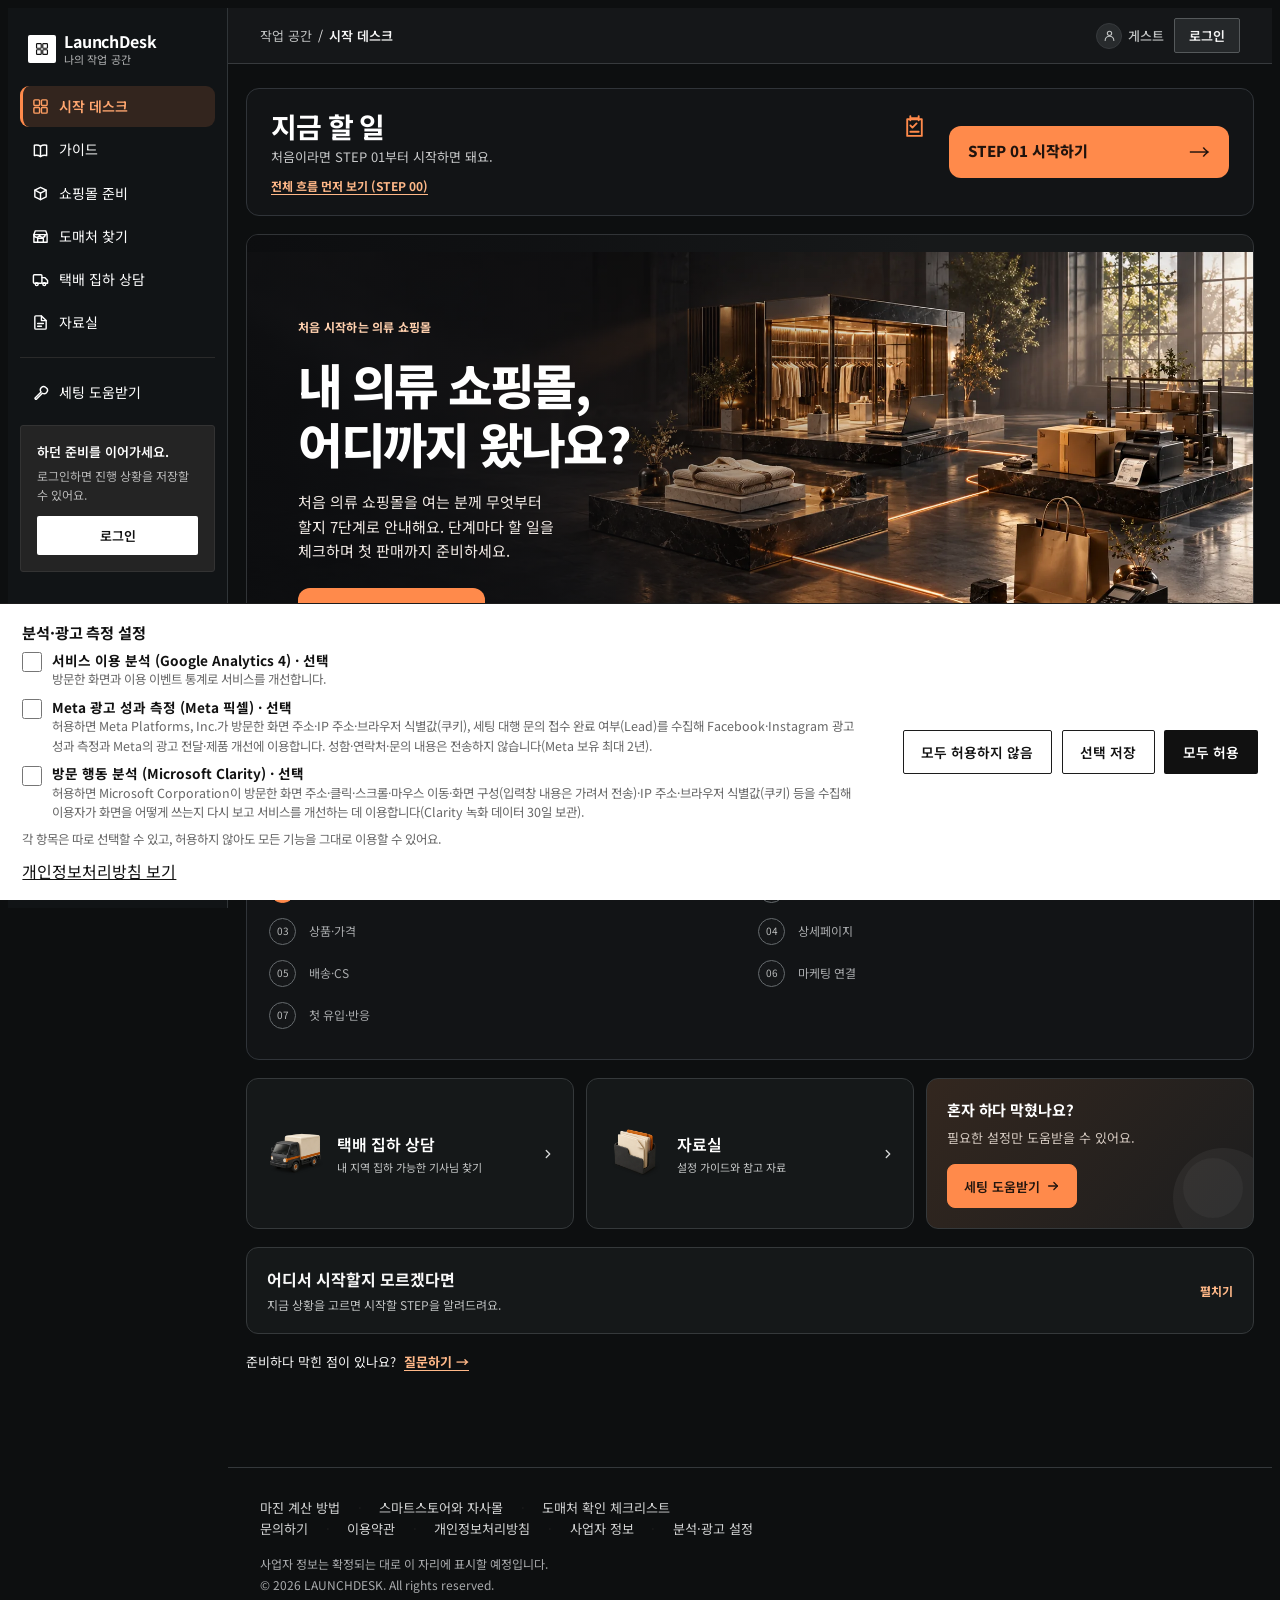
==== commit 38feaab2: "Ad log (main): same totals as LaunchROAS — shared core + saved include/exclude choices On top of the" ====
--- a/index.html
+++ b/index.html
@@ -11,8 +11,8 @@
      뒤에만 수행한다 — 측정 ID(G-H3D0EDRZL5)와 { send_page_view:false } 설정,
      app.js render()의 수동 page_view 방식은 그대로 유지된다. -->
 
-<title>런치데스크 | 온라인 쇼핑몰 시작 가이드 · 운영 도구</title>
-<meta name="description" content="초보 판매자를 위한 쇼핑몰 준비 가이드와 운영 도구. 로드맵, 마진 계산기, 도매처 찾기를 런치데스크에서 시작하세요.">
+<title>런치데스크 | 의류 쇼핑몰 시작 가이드 · 운영 도구</title>
+<meta name="description" content="'의류 쇼핑몰 해 볼까' 고민 중이라면. 초보 의류 셀러를 위한 준비 로드맵, 마진 계산기, 동대문 도매처 찾기를 런치데스크에서 순서대로 시작하세요.">
 <link rel="canonical" href="https://launchdesk.co.kr/">
 <!-- 파비콘 — 사이드바 로고마크(.logo-mark, 2x2 사각형 그리드)를 재사용한
      favicon.svg가 1순위(모던 브라우저), favicon.ico는 svg 미지원 브라우저가
@@ -29,18 +29,18 @@
 <meta property="og:site_name" content="런치데스크">
 <meta property="og:locale" content="ko_KR">
 <meta property="og:url" content="https://launchdesk.co.kr/">
-<meta property="og:title" content="런치데스크 | 온라인 쇼핑몰 시작 가이드 · 운영 도구">
-<meta property="og:description" content="초보 판매자를 위한 쇼핑몰 준비 가이드와 운영 도구. 로드맵, 마진 계산기, 도매처 찾기를 런치데스크에서 시작하세요.">
+<meta property="og:title" content="런치데스크 | 의류 쇼핑몰 시작 가이드 · 운영 도구">
+<meta property="og:description" content="'의류 쇼핑몰 해 볼까' 고민 중이라면. 초보 의류 셀러를 위한 준비 로드맵, 마진 계산기, 동대문 도매처 찾기를 런치데스크에서 순서대로 시작하세요.">
 <meta property="og:image" content="https://launchdesk.co.kr/assets/og-share.png">
 <meta property="og:image:type" content="image/png">
 <meta property="og:image:width" content="1200">
 <meta property="og:image:height" content="630">
 <meta property="og:image:alt" content="런치데스크 — 쇼핑몰 준비, 여기서 하나씩.">
 <meta name="twitter:card" content="summary_large_image">
-<meta name="twitter:title" content="런치데스크 | 온라인 쇼핑몰 시작 가이드 · 운영 도구">
-<meta name="twitter:description" content="초보 판매자를 위한 쇼핑몰 준비 가이드와 운영 도구. 로드맵, 마진 계산기, 도매처 찾기를 런치데스크에서 시작하세요.">
+<meta name="twitter:title" content="런치데스크 | 의류 쇼핑몰 시작 가이드 · 운영 도구">
+<meta name="twitter:description" content="'의류 쇼핑몰 해 볼까' 고민 중이라면. 초보 의류 셀러를 위한 준비 로드맵, 마진 계산기, 동대문 도매처 찾기를 런치데스크에서 순서대로 시작하세요.">
 <meta name="twitter:image" content="https://launchdesk.co.kr/assets/og-share.png">
-<meta name="twitter:image:alt" content="런치데스크 — 쇼핑몰 준비, 여기서 하나씩.">
+<meta name="twitter:image:alt" content="런치데스크 — 의류 쇼핑몰 준비, 여기서 하나씩.">
 <!-- 구조화 데이터 — 방문 확인된 사실만 담았다(사업자등록번호 · 대표자 · 주소는
      footer에 "확정되는 대로 게시 예정"이라 명시돼 있어 아직 넣지 않음 —
      /business-info가 실제로 채워지면 그때 Organization에 추가할 것). -->
@@ -54,7 +54,7 @@
       "alternateName": "LaunchDesk",
       "url": "https://launchdesk.co.kr/",
       "logo": "https://launchdesk.co.kr/apple-touch-icon.png",
-      "description": "처음 온라인 쇼핑몰을 시작하는 판매자를 위한 준비 가이드와 운영 도구."
+      "description": "처음 의류 쇼핑몰을 시작하는 판매자를 위한 준비 가이드와 운영 도구."
     },
     {
       "@type": "WebSite",
@@ -431,7 +431,8 @@
         <svg viewBox="0 0 18 18" fill="none" stroke="currentColor" stroke-width="1.5" stroke-linecap="round" stroke-linejoin="round"><path d="M15 5.5 9 2.5 3 5.5v7l6 3 6-3v-7Z"/><path d="M3 5.5 9 8.5l6-3"/><path d="M9 8.5v7"/></svg>
         쇼핑몰 준비
       </a>
-      <a data-match="/tools" href="#/tools" data-tools-target="calc">
+      <!-- 2026-10-05: 마진 계산기 · 운영 현황 메뉴는 LaunchROAS 공개 전까지 숨김(hidden). 화면 · 주소 · 저장 기록은 그대로다. -->
+      <a data-match="/tools" href="#/tools" data-tools-target="calc" hidden>
         <svg viewBox="0 0 18 18" fill="none" stroke="currentColor" stroke-width="1.5" stroke-linecap="round" stroke-linejoin="round"><rect x="3" y="2" width="12" height="14" rx="2"/><rect x="5.5" y="4" width="7" height="3" rx="0.5"/><circle cx="5.5" cy="10" r="0.7" fill="currentColor" stroke="none"/><circle cx="9" cy="10" r="0.7" fill="currentColor" stroke="none"/><circle cx="12.5" cy="10" r="0.7" fill="currentColor" stroke="none"/><circle cx="5.5" cy="13" r="0.7" fill="currentColor" stroke="none"/><circle cx="9" cy="13" r="0.7" fill="currentColor" stroke="none"/><circle cx="12.5" cy="13" r="0.7" fill="currentColor" stroke="none"/></svg>
         마진 계산기
       </a>
@@ -448,7 +449,7 @@
         자료실
       </a>
       <span class="side-nav-divider" role="separator" aria-hidden="true"></span>
-      <a data-match="/dashboard" href="#/dashboard">
+      <a data-match="/dashboard" href="#/dashboard" hidden>
         <svg viewBox="0 0 18 18" fill="none" stroke="currentColor" stroke-width="1.5" stroke-linecap="round" stroke-linejoin="round"><rect x="2" y="3" width="14" height="10" rx="1.5"/><polyline points="5,10 8,7 10.5,9.5 13,6"/><line x1="7" y1="16" x2="11" y2="16"/></svg>
         운영 현황
       </a>
@@ -521,14 +522,17 @@
                피그마 Make 시안의 홈을 정적 마크업으로 옮긴 것. 상황 선택(A~D)은
                진짜 radio + label이고, 선택 결과는 desk.js가 #deskRec/#deskDecideList에
                createElement로 그린다(저장 없음). 링크는 전부 app.js BUILT에 이미 있는
-               해시 라우트만 쓴다. 이 블록 아래에는 운영 현황 안내 카드가 이어진다. -->
+               해시 라우트만 쓴다. -->
           <div class="desk" id="deskRoot">
             <div class="desk-rail">
-              <a class="desk-brand" href="#/" aria-label="LaunchDesk 홈"><b>Launch<span>Desk</span></b><small>처음 시작하는<br>온라인 쇼핑몰 가이드</small></a>
+              <a class="desk-brand" href="#/" aria-label="LaunchDesk 홈"><b>Launch<span>Desk</span></b><small>처음 시작하는<br>의류 쇼핑몰 가이드</small></a>
               <section class="desk-today" aria-labelledby="deskTodayTitle">
                 <div class="desk-today-head"><h2 id="deskTodayTitle">지금 할 일</h2><svg viewBox="0 0 24 24" fill="none" stroke="currentColor" stroke-width="1.8" stroke-linecap="round" stroke-linejoin="round" aria-hidden="true"><path d="M8 4h8M8 2v4m8-4v4M5 5h14v16H5zM8 11l2 2 4-4M8 17h8"/></svg></div>
-                <p>쇼핑몰의 다음 단계를 진행해보세요.</p>
+                <!-- 문구·버튼은 app.js recomputeProgress()가 저장된 진행 기록으로만 바꾼다.
+                     기록이 없으면 "처음 방문" 문구와 STEP 00 안내 링크, 있으면 다음 STEP으로 이어가기. -->
+                <p id="deskTodayDesc">처음이라면 STEP 01부터 시작하면 돼요.</p>
                 <a class="desk-hero-cta" id="deskNextLink" href="#/start/prepare"><span id="deskNextText">STEP 01 시작하기</span><span aria-hidden="true">→</span></a>
+                <a class="desk-today-intro" id="deskIntroLink" href="#/start/intro">전체 흐름 먼저 보기 (STEP 00)</a>
               </section>
               <section class="desk-status" aria-labelledby="deskStatusTitle">
                 <div class="desk-status-head"><span>진행 상황</span><a href="#/start">전체 단계 보기 →</a></div>
@@ -550,68 +554,32 @@
             <div class="desk-stage">
               <nav class="desk-topnav" aria-label="홈 주요 메뉴">
                 <div class="desk-topnav-links">
-                  <a href="#/start/intro">가이드</a><a href="#/start">쇼핑몰 준비</a><a href="#/tools">마진 계산기</a><a href="#/wholesale">도매처</a><a href="#/couriers">택배 집하 상담</a><a href="#/resources">자료실</a><a href="#/dashboard">운영 현황</a><a href="#/services/setup">세팅 도움받기</a>
+                  <a href="#/start/intro">가이드</a><a href="#/start">쇼핑몰 준비</a><a href="#/tools" hidden>마진 계산기</a><a href="#/wholesale">도매처</a><a href="#/couriers">택배 집하 상담</a><a href="#/resources">자료실</a><a href="#/dashboard" hidden>운영 현황</a><a href="#/services/setup">세팅 도움받기</a>
                 </div>
                 <a class="desk-topnav-auth" id="deskNavAuth" href="#/login">로그인</a>
                 <a class="desk-topnav-start" href="#/start">시작하기 →</a>
               </nav>
               <section class="desk-hero" aria-labelledby="deskHeroTitle">
                 <div class="desk-hero-text">
-                  <p class="desk-eyebrow">처음 시작하는 온라인 쇼핑몰</p>
-                  <h1 id="deskHeroTitle">내 쇼핑몰,<br>어디까지 왔나요?</h1>
-                  <p class="desk-hero-lead">막막한 시작부터 첫 판매까지. 지금 필요한 단계를 찾아보세요.</p>
-                  <a class="desk-hero-cta" href="#/start">쇼핑몰 준비 살펴보기 <span aria-hidden="true">→</span></a>
+                  <p class="desk-eyebrow">처음 시작하는 의류 쇼핑몰</p>
+                  <h1 id="deskHeroTitle">내 의류 쇼핑몰,<br>어디까지 왔나요?</h1>
+                  <p class="desk-hero-lead">처음 의류 쇼핑몰을 여는 분께 무엇부터 할지 7단계로 안내해요. 단계마다 할 일을 체크하며 첫 판매까지 준비하세요.</p>
+                  <a class="desk-hero-cta" href="#/start">전체 준비 순서 보기 <span aria-hidden="true">→</span></a>
                   <a class="desk-hero-signup" href="#/login" data-auth-mode="signup">무료 계정 만들고 진행 상황 저장하기 →</a>
                 </div>
                 <div class="desk-hero-visual" aria-hidden="true"></div>
               </section>
 
-            <!-- 실제 STEP 01~04의 빠른 진입점. STEP 05~08 및 저장된 진행 상태는
-                 전체 로드맵 링크와 상단의 실제 다음 단계 버튼으로 이어진다. -->
-            <section class="desk-panel desk-roadmap" aria-labelledby="deskRoadmapTitle">
-              <div class="desk-panel-head">
-                <div>
-                  <h2 id="deskRoadmapTitle">쇼핑몰 준비 순서</h2>
-                  <p class="desk-sub">처음 네 단계를 빠르게 살펴보세요. 나머지는 전체 로드맵에서 이어집니다.</p>
-                </div>
-                <a class="desk-link" href="#/start">전체 로드맵 보기 <svg width="13" height="13" viewBox="0 0 16 16" fill="none" stroke="currentColor" stroke-width="1.5" stroke-linecap="round" stroke-linejoin="round" aria-hidden="true"><line x1="3" y1="8" x2="13" y2="8"/><polyline points="9,4 13,8 9,12"/></svg></a>
-              </div>
-              <div class="desk-steps">
-                <a class="desk-step" href="#/start/prepare">
-                  <span class="desk-step-num">01</span>
-                  <span class="desk-step-icon desk-custom-icon desk-icon-product" aria-hidden="true"></span>
-                  <span class="desk-step-text"><b>방향 정하기</b><small>상품 · 고객 · 예산</small></span>
-                  <svg class="desk-chev" viewBox="0 0 16 16" fill="none" stroke="currentColor" stroke-width="1.5" stroke-linecap="round" stroke-linejoin="round" aria-hidden="true"><polyline points="6,4 10,8 6,12"/></svg>
-                </a>
-                <a class="desk-step" href="#/start/setup">
-                  <span class="desk-step-num">02</span>
-                  <span class="desk-step-icon desk-custom-icon desk-icon-store" aria-hidden="true"></span>
-                  <span class="desk-step-text"><b>사업자·쇼핑몰 설정</b><small>사업자 등록 · 플랫폼 · 결제 환경</small></span>
-                  <svg class="desk-chev" viewBox="0 0 16 16" fill="none" stroke="currentColor" stroke-width="1.5" stroke-linecap="round" stroke-linejoin="round" aria-hidden="true"><polyline points="6,4 10,8 6,12"/></svg>
-                </a>
-                <a class="desk-step" href="#/start/sourcing">
-                  <span class="desk-step-num">03</span>
-                  <span class="desk-step-icon desk-custom-icon desk-icon-parcel" aria-hidden="true"></span>
-                  <span class="desk-step-text"><b>상품과 가격 준비</b><small>공급처 · 원가 · 판매가</small></span>
-                  <svg class="desk-chev" viewBox="0 0 16 16" fill="none" stroke="currentColor" stroke-width="1.5" stroke-linecap="round" stroke-linejoin="round" aria-hidden="true"><polyline points="6,4 10,8 6,12"/></svg>
-                </a>
-                <a class="desk-step" href="#/start/content">
-                  <span class="desk-step-num">04</span>
-                  <span class="desk-step-icon desk-custom-icon desk-icon-detail" aria-hidden="true"></span>
-                  <span class="desk-step-text"><b>상세페이지 만들기</b><small>이미지 · 설명 · 상품 등록</small></span>
-                  <svg class="desk-chev" viewBox="0 0 16 16" fill="none" stroke="currentColor" stroke-width="1.5" stroke-linecap="round" stroke-linejoin="round" aria-hidden="true"><polyline points="6,4 10,8 6,12"/></svg>
-                </a>
-              </div>
-              <p class="desk-note"><svg viewBox="0 0 14 14" fill="none" aria-hidden="true"><circle cx="7" cy="7" r="6" stroke="currentColor" stroke-width="1.2"/><line x1="7" y1="5" x2="7" y2="9.5" stroke="currentColor" stroke-width="1.2" stroke-linecap="round"/><circle cx="7" cy="3.5" r="0.6" fill="currentColor"/></svg>이 카드는 시작 지점만 보여줘요. 실제 진행 상태는 로그인 후 STEP 01~07에서 저장됩니다.</p>
-            </section>
-
-            <!-- 실제 도구 연결과 선택 상황별 확인 항목. 데스크톱에서는 카드 행,
-                 좁은 화면에서는 세로로 배치하며 DOM은 한 벌만 둔다. -->
+            <!-- 2026-10 역할 정리: 홈은 "무엇을 돕는지 + 시작/이어서 하기"만 앞에 둔다.
+                 STEP 01~04 아이콘 카드(위 진행 목록과 중복)는 뺐다. 마진 계산기 카드와
+                 아래 운영 현황 안내 카드는 LaunchROAS 공개 전까지 유지한다. 상황 선택은 필요한 사람만 펼치도록 <details>로
+                 접었고, desk.js가 쓰는 #deskSituation/#deskRec/#deskDecideList/#deskDecideTag
+                 id는 그대로다. -->
             <aside class="desk-aside">
               <section class="desk-panel desk-tools" aria-labelledby="deskToolsTitle">
-                <h3 id="deskToolsTitle">준비에 필요한 도구</h3>
+                <h3 id="deskToolsTitle">준비하면서 함께 쓰는 곳</h3>
                 <div class="desk-tool-list">
-                  <a class="desk-tool" href="#/tools" data-tools-target="calc">
+                  <a class="desk-tool" href="#/tools" data-tools-target="calc" hidden>
                     <span class="desk-tool-icon desk-custom-icon desk-icon-calculator" aria-hidden="true"></span>
                     <span class="desk-tool-text"><b>마진 계산기</b><small>판매 후 남는 금액 확인</small></span>
                     <svg class="desk-chev" viewBox="0 0 16 16" fill="none" stroke="currentColor" stroke-width="1.5" stroke-linecap="round" stroke-linejoin="round" aria-hidden="true"><polyline points="6,4 10,8 6,12"/></svg>
@@ -628,25 +596,14 @@
                   </a>
                 </div>
               </section>
-              <section class="desk-panel desk-decide" aria-labelledby="deskDecideTitle">
-                <div class="desk-panel-head">
-                  <h3 id="deskDecideTitle">이번 단계에서 정할 것</h3>
-                  <span class="desk-tag" id="deskDecideTag" hidden></span>
-                </div>
-                <div class="desk-decide-list" id="deskDecideList" aria-live="polite">
-                  <p class="desk-rec-hint">상황을 선택하면 확인할 항목이 보여요.</p>
-                </div>
-              </section>
               <section class="desk-help" aria-labelledby="deskHelpTitle">
                 <h3 id="deskHelpTitle">혼자 하다 막혔나요?</h3>
                 <p>필요한 설정만 도움받을 수 있어요.</p>
                 <a class="desk-help-btn" href="#/services/setup">세팅 도움받기 <svg viewBox="0 0 16 16" fill="none" stroke="currentColor" stroke-width="1.5" stroke-linecap="round" stroke-linejoin="round" aria-hidden="true"><line x1="3" y1="8" x2="13" y2="8"/><polyline points="9,4 13,8 9,12"/></svg></a>
-                <p class="desk-help-foot">막막할 때,<br>함께 고민해요.</p>
               </section>
             </aside>
-            <section class="desk-panel desk-situation" aria-labelledby="deskSitTitle">
-              <h2 id="deskSitTitle">지금 어디까지 준비하셨나요?</h2>
-              <p class="desk-sub">가장 가까운 상황을 고르면 시작할 곳을 알려드려요.</p>
+            <details class="desk-panel desk-situation">
+              <summary class="desk-sit-summary"><span><b id="deskSitTitle">어디서 시작할지 모르겠다면</b><small>지금 상황을 고르면 시작할 STEP을 알려드려요.</small></span></summary>
               <fieldset class="desk-sit-grid" id="deskSituation">
                 <legend class="sr-only">현재 준비 상황</legend>
                 <input type="radio" class="sr-only desk-sit-input" name="deskSituation" id="deskSitA" value="A">
@@ -661,14 +618,21 @@
               <div class="desk-rec" id="deskRec" aria-live="polite">
                 <p class="desk-rec-hint">상황을 선택하면 시작할 곳을 안내해드려요.</p>
               </div>
-            </section>
+              <div class="desk-decide" aria-labelledby="deskDecideTitle">
+                <div class="desk-panel-head">
+                  <h3 id="deskDecideTitle">이번 단계에서 정할 것</h3>
+                  <span class="desk-tag" id="deskDecideTag" hidden></span>
+                </div>
+                <div class="desk-decide-list" id="deskDecideList" aria-live="polite"></div>
+              </div>
+            </details>
             </div><!-- desk-stage -->
           </div>
 
           <!-- 이미 운영 중인 사장님 안내(2026-09 UI 재설계 2차) — 운영 대시보드는
                #/dashboard(운영 현황, #view-dashboard)로 분리했다. 홈에는 이 작은 링크
                카드 하나만 남기고 #opsdashRoot 계열 id는 홈에 두지 않는다(중복 없음). -->
-          <section class="desk-ops-card" aria-labelledby="deskOpsCardTitle">
+          <section class="desk-ops-card" aria-labelledby="deskOpsCardTitle" hidden>
             <div class="desk-ops-card-text">
               <h2 id="deskOpsCardTitle">이미 쇼핑몰을 운영 중이신가요?</h2>
               <p>운영을 시작한 뒤에 Cafe24 주문과 Meta 광고 성과를 연결해 볼 수 있어요. 아직 쇼핑몰이 없다면 위의 준비 단계부터 시작해도 괜찮아요.</p>
@@ -902,7 +866,7 @@
                 </table>
               </div>
               <div class="adlog-summary" style="margin:1.1rem; margin-top:1rem;">
-                <div class="adlog-sum-card"><div class="al-label">총 광고비</div><div class="al-value" id="adlogSumSpend">₩0</div></div>
+                <div class="adlog-sum-card"><div class="al-label">총 광고비</div><div class="al-value" id="adlogSumSpend">₩0</div><div class="al-label" id="adlogSumNote" style="margin-top:.35rem;"></div></div>
                 <div class="adlog-sum-card"><div class="al-label">평균 ROAS(매출 있는 기록)</div><div class="al-value" id="adlogSumRoas">—</div></div>
                 <div class="adlog-sum-card"><div class="al-label">ROAS 최고 기록</div><div class="al-value" id="adlogSumBest" style="font-size:1rem;">—</div></div>
               </div>
@@ -986,7 +950,6 @@
           <!-- 완료 집계는 기존 STEP 01~07만 사용한다. 체크 항목과 다음 단계는
                app.js가 저장된 진행 상태와 아래 기존 카드 내용에서 채운다. -->
           <div class="start-status" id="startStatus">
-            <div class="start-status-art"><img src="assets/start-checklist.png" alt="" loading="lazy"></div>
             <div class="start-status-text">
               <p class="start-status-label">지금 할 일</p>
               <h2 class="start-status-next" id="startStatusNext">STEP 01 · 무엇을, 누구에게 팔지 정하기</h2>
@@ -1004,11 +967,11 @@
             </div>
           </div>
 
-          <div class="start-grid-head"><div><span>STEP BY STEP</span><h2>쇼핑몰 준비, 이렇게 진행해요</h2><p>00은 사용법 안내, 01~07은 실제 준비 단계, 08은 운영 시작 안내예요.</p></div></div>
+          <div class="start-grid-head"><div><span>STEP BY STEP</span><h2>전체 단계</h2><p>00은 사용법 안내, 01~07은 실제 준비 단계, 08은 운영 시작 안내예요. 단계를 누르면 할 일이 펼쳐져요.</p></div></div>
           <div class="card-grid" id="chapterGrid">
             <div class="guide-card" data-chapter="/start/intro" data-tier="free">
               <button class="gc-head" type="button">
-                <div class="cc-top"><div class="cc-num">00</div><div class="cc-badges"><span class="cc-check" hidden><svg viewBox="0 0 24 24" fill="none" stroke="currentColor" stroke-width="3" stroke-linecap="round" stroke-linejoin="round"><polyline points="20 6 9 17 4 12"/></svg></span><span class="cc-badge free">무료</span></div></div>
+                <div class="cc-top"><div class="cc-num">00</div><div class="cc-badges"><span class="cc-check" hidden><svg viewBox="0 0 24 24" fill="none" stroke="currentColor" stroke-width="3" stroke-linecap="round" stroke-linejoin="round"><polyline points="20 6 9 17 4 12"/></svg></span></div></div>
                 <h2>오픈 로드맵 확인하기</h2><p>상품 · 사업자등록 · 쇼핑몰 중 무엇부터 시작할지 순서를 먼저 정합니다.</p>
                 <svg class="gc-chev" width="18" height="18" viewBox="0 0 24 24" fill="none" stroke="currentColor" stroke-width="2" stroke-linecap="round" stroke-linejoin="round"><polyline points="6 9 12 15 18 9"/></svg>
               </button>
@@ -1019,7 +982,7 @@
             </div>
             <div class="guide-card" data-chapter="/start/prepare" data-tier="free">
               <button class="gc-head" type="button">
-                <div class="cc-top"><div class="cc-num">01</div><div class="cc-badges"><span class="cc-status" hidden></span><span class="cc-check" hidden><svg viewBox="0 0 24 24" fill="none" stroke="currentColor" stroke-width="3" stroke-linecap="round" stroke-linejoin="round"><polyline points="20 6 9 17 4 12"/></svg></span><span class="cc-badge free">무료</span></div></div>
+                <div class="cc-top"><div class="cc-num">01</div><div class="cc-badges"><span class="cc-status" hidden></span><span class="cc-check" hidden><svg viewBox="0 0 24 24" fill="none" stroke="currentColor" stroke-width="3" stroke-linecap="round" stroke-linejoin="round"><polyline points="20 6 9 17 4 12"/></svg></span></div></div>
                 <h2>방향 정하기</h2><p>상품과 타겟 고객의 방향을 먼저 정하면 이후 판단이 훨씬 쉬워집니다.</p>
                 <svg class="gc-chev" width="18" height="18" viewBox="0 0 24 24" fill="none" stroke="currentColor" stroke-width="2" stroke-linecap="round" stroke-linejoin="round"><polyline points="6 9 12 15 18 9"/></svg>
               </button>
@@ -1030,7 +993,7 @@
             </div>
             <div class="guide-card" data-chapter="/start/setup" data-tier="free">
               <button class="gc-head" type="button">
-                <div class="cc-top"><div class="cc-num">02</div><div class="cc-badges"><span class="cc-status" hidden></span><span class="cc-check" hidden><svg viewBox="0 0 24 24" fill="none" stroke="currentColor" stroke-width="3" stroke-linecap="round" stroke-linejoin="round"><polyline points="20 6 9 17 4 12"/></svg></span><span class="cc-badge free">무료</span></div></div>
+                <div class="cc-top"><div class="cc-num">02</div><div class="cc-badges"><span class="cc-status" hidden></span><span class="cc-check" hidden><svg viewBox="0 0 24 24" fill="none" stroke="currentColor" stroke-width="3" stroke-linecap="round" stroke-linejoin="round"><polyline points="20 6 9 17 4 12"/></svg></span></div></div>
                 <h2>사업자·쇼핑몰 설정</h2><p>사업자 · 쇼핑몰 · 결제 환경을 실제 거래 가능한 상태로 준비합니다.</p>
                 <svg class="gc-chev" width="18" height="18" viewBox="0 0 24 24" fill="none" stroke="currentColor" stroke-width="2" stroke-linecap="round" stroke-linejoin="round"><polyline points="6 9 12 15 18 9"/></svg>
               </button>
@@ -1041,7 +1004,7 @@
             </div>
             <div class="guide-card" data-chapter="/start/sourcing" data-tier="free">
               <button class="gc-head" type="button">
-                <div class="cc-top"><div class="cc-num">03</div><div class="cc-badges"><span class="cc-status" hidden></span><span class="cc-check" hidden><svg viewBox="0 0 24 24" fill="none" stroke="currentColor" stroke-width="3" stroke-linecap="round" stroke-linejoin="round"><polyline points="20 6 9 17 4 12"/></svg></span><span class="cc-badge free">무료</span></div></div>
+                <div class="cc-top"><div class="cc-num">03</div><div class="cc-badges"><span class="cc-status" hidden></span><span class="cc-check" hidden><svg viewBox="0 0 24 24" fill="none" stroke="currentColor" stroke-width="3" stroke-linecap="round" stroke-linejoin="round"><polyline points="20 6 9 17 4 12"/></svg></span></div></div>
                 <h2>상품과 가격 준비</h2><p>어디서 공급받고 얼마에 들여와 얼마에 팔지 계산해 판매를 준비합니다.</p>
                 <svg class="gc-chev" width="18" height="18" viewBox="0 0 24 24" fill="none" stroke="currentColor" stroke-width="2" stroke-linecap="round" stroke-linejoin="round"><polyline points="6 9 12 15 18 9"/></svg>
               </button>
@@ -1052,7 +1015,7 @@
             </div>
             <div class="guide-card" data-chapter="/start/content" data-tier="free">
               <button class="gc-head" type="button">
-                <div class="cc-top"><div class="cc-num">04</div><div class="cc-badges"><span class="cc-status" hidden></span><span class="cc-check" hidden><svg viewBox="0 0 24 24" fill="none" stroke="currentColor" stroke-width="3" stroke-linecap="round" stroke-linejoin="round"><polyline points="20 6 9 17 4 12"/></svg></span><span class="cc-badge free">무료</span></div></div>
+                <div class="cc-top"><div class="cc-num">04</div><div class="cc-badges"><span class="cc-status" hidden></span><span class="cc-check" hidden><svg viewBox="0 0 24 24" fill="none" stroke="currentColor" stroke-width="3" stroke-linecap="round" stroke-linejoin="round"><polyline points="20 6 9 17 4 12"/></svg></span></div></div>
                 <h2>상세페이지 만들기</h2><p>이미지와 설명만으로 상품의 특징과 차이를 이해할 수 있게 만듭니다.</p>
                 <svg class="gc-chev" width="18" height="18" viewBox="0 0 24 24" fill="none" stroke="currentColor" stroke-width="2" stroke-linecap="round" stroke-linejoin="round"><polyline points="6 9 12 15 18 9"/></svg>
               </button>
@@ -1063,7 +1026,7 @@
             </div>
             <div class="guide-card" data-chapter="/start/orders" data-tier="free">
               <button class="gc-head" type="button">
-                <div class="cc-top"><div class="cc-num">05</div><div class="cc-badges"><span class="cc-status" hidden></span><span class="cc-check" hidden><svg viewBox="0 0 24 24" fill="none" stroke="currentColor" stroke-width="3" stroke-linecap="round" stroke-linejoin="round"><polyline points="20 6 9 17 4 12"/></svg></span><span class="cc-badge free">무료</span></div></div>
+                <div class="cc-top"><div class="cc-num">05</div><div class="cc-badges"><span class="cc-status" hidden></span><span class="cc-check" hidden><svg viewBox="0 0 24 24" fill="none" stroke="currentColor" stroke-width="3" stroke-linecap="round" stroke-linejoin="round"><polyline points="20 6 9 17 4 12"/></svg></span></div></div>
                 <h2>배송·오픈 준비</h2><p>주문을 실제로 처리할 수 있는 배송 · CS 체계를 갖춰 오픈을 마무리합니다.</p>
                 <svg class="gc-chev" width="18" height="18" viewBox="0 0 24 24" fill="none" stroke="currentColor" stroke-width="2" stroke-linecap="round" stroke-linejoin="round"><polyline points="6 9 12 15 18 9"/></svg>
               </button>
@@ -1074,7 +1037,7 @@
             </div>
             <div class="guide-card" data-chapter="/start/marketing-setup" data-tier="free">
               <button class="gc-head" type="button">
-                <div class="cc-top"><div class="cc-num">06</div><div class="cc-badges"><span class="cc-status" hidden></span><span class="cc-check" hidden><svg viewBox="0 0 24 24" fill="none" stroke="currentColor" stroke-width="3" stroke-linecap="round" stroke-linejoin="round"><polyline points="20 6 9 17 4 12"/></svg></span><span class="cc-badge free">무료</span></div></div>
+                <div class="cc-top"><div class="cc-num">06</div><div class="cc-badges"><span class="cc-status" hidden></span><span class="cc-check" hidden><svg viewBox="0 0 24 24" fill="none" stroke="currentColor" stroke-width="3" stroke-linecap="round" stroke-linejoin="round"><polyline points="20 6 9 17 4 12"/></svg></span></div></div>
                 <h2>마케팅 준비</h2><p>광고를 시작하기 전에 유입과 구매를 추적할 수 있는 환경부터 준비합니다.</p>
                 <svg class="gc-chev" width="18" height="18" viewBox="0 0 24 24" fill="none" stroke="currentColor" stroke-width="2" stroke-linecap="round" stroke-linejoin="round"><polyline points="6 9 12 15 18 9"/></svg>
               </button>
@@ -1085,7 +1048,7 @@
             </div>
             <div class="guide-card" data-chapter="/start/marketing" data-tier="free">
               <button class="gc-head" type="button">
-                <div class="cc-top"><div class="cc-num">07</div><div class="cc-badges"><span class="cc-status" hidden></span><span class="cc-check" hidden><svg viewBox="0 0 24 24" fill="none" stroke="currentColor" stroke-width="3" stroke-linecap="round" stroke-linejoin="round"><polyline points="20 6 9 17 4 12"/></svg></span><span class="cc-badge free">무료</span></div></div>
+                <div class="cc-top"><div class="cc-num">07</div><div class="cc-badges"><span class="cc-status" hidden></span><span class="cc-check" hidden><svg viewBox="0 0 24 24" fill="none" stroke="currentColor" stroke-width="3" stroke-linecap="round" stroke-linejoin="round"><polyline points="20 6 9 17 4 12"/></svg></span></div></div>
                 <h2>첫 유입 만들기</h2><p>최소 하나의 방법으로 실제 방문자를 만들어보고 반응을 확인합니다.</p>
                 <svg class="gc-chev" width="18" height="18" viewBox="0 0 24 24" fill="none" stroke="currentColor" stroke-width="2" stroke-linecap="round" stroke-linejoin="round"><polyline points="6 9 12 15 18 9"/></svg>
               </button>
@@ -1096,7 +1059,7 @@
             </div>
             <div class="guide-card" data-chapter="/start/wrapup" data-tier="free">
               <button class="gc-head" type="button">
-                <div class="cc-top"><div class="cc-num">08</div><div class="cc-badges"><span class="cc-check" hidden><svg viewBox="0 0 24 24" fill="none" stroke="currentColor" stroke-width="3" stroke-linecap="round" stroke-linejoin="round"><polyline points="20 6 9 17 4 12"/></svg></span><span class="cc-badge free">무료</span></div></div>
+                <div class="cc-top"><div class="cc-num">08</div><div class="cc-badges"><span class="cc-check" hidden><svg viewBox="0 0 24 24" fill="none" stroke="currentColor" stroke-width="3" stroke-linecap="round" stroke-linejoin="round"><polyline points="20 6 9 17 4 12"/></svg></span></div></div>
                 <h2>운영 시작하기</h2><p>오픈은 끝이 아니라 운영의 시작입니다. 상품 · 주문 · 광고 · 고객 반응을 확인하며 개선해갑니다.</p>
                 <svg class="gc-chev" width="18" height="18" viewBox="0 0 24 24" fill="none" stroke="currentColor" stroke-width="2" stroke-linecap="round" stroke-linejoin="round"><polyline points="6 9 12 15 18 9"/></svg>
               </button>
@@ -1114,7 +1077,7 @@
           </div>
 
           <div class="sub-banner" id="subBanner">
-            <div><div class="sb-title">이 가이드는 처음부터 끝까지 무료로 따라할 수 있어요</div><div class="sb-desc">직접 따라하면 되고, 기술 설정이 막히면 세팅대행을 이용할 수 있어요.</div></div>
+            <div><div class="sb-title">이 가이드는 처음부터 끝까지 무료로 따라할 수 있어요</div><div class="sb-desc">가이드 · 로드맵 · 자료실은 무료예요. 기술 설정이 막히면 별도 유료인 세팅 대행을 이용할 수 있어요.</div></div>
             <a class="btn btn-primary" href="#/services/setup">세팅 대행 알아보기 →</a>
           </div>
 
@@ -1152,11 +1115,15 @@
             <div class="s0-main">
               <section class="s0-card s0-about" aria-labelledby="s0AboutTitle">
                 <h2 id="s0AboutTitle" class="s0-section-title">이 로드맵에 대하여</h2>
+                <p class="s0-section-lead">실제 의류 쇼핑몰 운영 경험을 바탕으로 정리한 참고용 순서예요. 제도·정책은 바뀔 수 있고, 매출이나 기간을 보장하지 않아요.</p>
+                <details class="ld-more">
+                <summary>자세히 보기</summary>
                 <ul class="s0-about-list">
-                  <li><b>실제 경험을 바탕으로 정리했어요.</b> 쇼핑몰을 준비하고 운영하며 겪은 시행착오와 순서를 바탕으로 만든 가이드예요. 특정 플랫폼·광고 채널·운영 방식이 모든 쇼핑몰에 똑같이 맞는 정답은 아니에요.</li>
+                  <li><b>실제 경험을 바탕으로 정리했어요.</b> 의류 쇼핑몰을 직접 준비하고 운영하며 겪은 시행착오와 순서를 바탕으로 만든 가이드예요. 특정 플랫폼·광고 채널·운영 방식이 모든 쇼핑몰에 똑같이 맞는 정답은 아니에요.</li>
                   <li><b>제도와 정책은 계속 바뀔 수 있어요.</b> 사업자등록·세금·통신판매업 신고·표시광고, 플랫폼 정책 같은 내용은 시점과 상황에 따라 달라질 수 있으니, 실제로 진행할 때는 관련 기관이나 전문가를 통해 한 번 더 확인하세요.</li>
                   <li><b>비용·성과·기간을 보장하지 않아요.</b> 이 순서를 따른다고 특정 매출이나 기간이 보장되지는 않아요. 안내에 담긴 개인적인 경험이나 사례는 참고용이며, 공식 정책과는 구분해서 봐주세요.</li>
                 </ul>
+                </details>
               </section>
 
               <section class="s0-card s0-think" aria-labelledby="s0ThinkTitle">
@@ -1220,7 +1187,7 @@
 
               <section class="s0-reality" aria-labelledby="s0RealityTitle">
                 <h2 id="s0RealityTitle" class="s0-section-title">현실적인 시작 안내</h2>
-                <p class="s0-reality-quote">쇼핑몰은 상품만 등록한다고 바로 판매되는 구조가 아닙니다. 상품 준비, 결제, 배송, 고객 안내, 유입 확인까지 함께 준비해야 합니다. 다만 처음부터 완벽하게 만들 필요는 없습니다. 대표 상품 하나를 실제로 판매할 수 있는 상태로 만드는 것부터 시작하세요.</p>
+                <p class="s0-reality-quote">의류 쇼핑몰은 상품만 등록한다고 바로 판매되는 구조가 아닙니다. 상품 준비, 결제, 배송, 고객 안내, 유입 확인까지 함께 준비해야 합니다. 다만 처음부터 완벽하게 만들 필요는 없습니다. 대표 상품 하나를 실제로 판매할 수 있는 상태로 만드는 것부터 시작하세요.</p>
               </section>
             </div>
 
@@ -1294,7 +1261,7 @@
               <div class="tab-panel s1-panel s1-panel-guide active" data-tab="guide">
                 <div class="s1-guide-intro">
                   <h2>먼저 방향을 정하는 기준을 살펴보세요.</h2>
-                  <p><strong>사업자 등록이나 공급처를 정하기보다 먼저, 내가 가진 예산과 목표에 맞는 방향을 정합니다.</strong> 방향이 흔들리면 상품도, 가격도, 마케팅도 함께 흔들립니다. 이 STEP은 특정 업종을 전제하지 않으며, 무엇을 팔든 같은 방식으로 정리할 수 있습니다.</p>
+                  <p><strong>사업자 등록이나 공급처를 정하기보다 먼저, 내가 가진 예산과 목표에 맞는 방향을 정합니다.</strong> 누구에게 팔지가 정해져야 어떤 옷을 고를지, 어떤 분위기로 찍을지, 어떤 말투로 알릴지가 정해집니다.</p>
                 </div>
 
                 <ol class="s1-sections">
@@ -1302,16 +1269,16 @@
                     <span class="s1-num">01</span>
                     <div class="s1-section-body">
                       <h3>타겟 고객 — 누구에게 팔 것인가</h3>
-                      <p class="s1-summary">나이 · 성별만 정하고 넘어가지 마세요. 아래 세 가지에 답할 수 있어야 이후 판단이 쉬워집니다.</p>
+                      <p class="s1-summary">연령대 · 원하는 컨셉 · 소비 성향을 함께 정하세요. 연령대를 정한다고 그 나이에만 팔리는 건 아니지만, 기준이 있어야 상품 · 촬영 · 마케팅이 한 방향으로 모입니다.</p>
                       <ul class="s1-q">
-                        <li><b>누구인가?</b> 인구통계보다 실제 특성을 적어보세요. <em>예: 반려묘를 키우는 30대 자취생 / 아침이 바쁜 직장인</em></li>
+                        <li><b>누구인가?</b> 인구통계보다 실제 특성을 적어보세요. <em>예: 출근룩이 고민인 20대 후반 직장인 / 편하지만 꾸민 듯한 데일리룩을 찾는 30대</em></li>
                         <li><b>어떤 상황에서 필요한가?</b> 언제, 어떤 상황에서 이 상품이 필요해지는지 구체적으로 떠올려보세요.</li>
-                        <li><b>왜 내 상품이어야 하는가?</b> 이미 비슷한 상품이 많은 시장에서, 굳이 내 쇼핑몰을 골라야 할 이유가 있어야 합니다.</li>
+                        <li><b>왜 내 쇼핑몰이어야 하는가?</b> 같은 동대문 상품을 파는 곳이 많습니다. 컨셉(분위기)이 일정해야 다시 찾아오는 고객이 생깁니다.</li>
                       </ul>
                       <details class="s1-more">
                         <summary>더 자세히 보기</summary>
                         <div class="s1-more-body">
-                          <p><b>운영자 팁</b> 같은 상품이라도 사진 · 설명 · 후기 구성에 따라 다르게 보입니다. 초반엔 가격 경쟁보다 신뢰를 쌓는 데 집중하세요.</p>
+                          <p><b>운영자 팁</b> 같은 옷이라도 촬영 분위기 · 모델 포즈 · 톤에 따라 전혀 다른 가격으로 보입니다. 9,900원 티셔츠도 잘 찍으면 그 이상의 가치로 보이고, 비싼 옷도 사진이 아쉬우면 클릭되지 않습니다. 초반엔 가격 경쟁보다 이미지와 신뢰를 쌓는 데 집중하세요.</p>
                           <p class="s1-quote">가격보다 이미지와 신뢰가, 쇼핑몰 초반엔 더 중요한 무기입니다.</p>
                         </div>
                       </details>
@@ -1320,8 +1287,8 @@
                   <li class="s1-section">
                     <span class="s1-num">02</span>
                     <div class="s1-section-body">
-                      <h3>판매 카테고리 · 상품군 — 무엇을 팔 것인가</h3>
-                      <p class="s1-summary">패션 · 뷰티 · 식품 · 생활용품 · 잡화 · 반려동물용품 등 어떤 카테고리든 상관없습니다. 지금은 큰 방향만 정하면 됩니다.</p>
+                      <h3>판매 상품군 — 어떤 의류를 팔 것인가</h3>
+                      <p class="s1-summary">여성의류 · 남성의류 · 빅사이즈 · 데일리 · 출근룩처럼 상품군 하나를 먼저 정하세요. 한철만 팔리는 시즌 상품보다 이너 · 트레이닝 · 데님 · 팬츠처럼 사계절 가능한 상품이 매출을 오래 지켜 줍니다. 처음엔 자체제작보다 사입 상품으로 반응을 확인하는 편이 재고 부담이 적습니다.</p>
                       <p class="s1-note">구체적인 공급처나 상품별 마진 계산은 STEP 03에서 다룹니다.</p>
                     </div>
                   </li>
@@ -1329,15 +1296,27 @@
                     <span class="s1-num">03</span>
                     <div class="s1-section-body">
                       <h3>초기 예산 — 얼마가 필요한가</h3>
-                      <p class="s1-summary">완전한 무자본 창업은 현실적으로 어렵습니다. 필요한 금액은 업종 · 규모에 따라 크게 달라지므로, 특정 금액을 정답으로 두기보다 아래 항목별로 얼마가 필요할지 먼저 가늠해보세요.</p>
+                      <p class="s1-summary">완전한 무자본 창업은 현실적으로 어렵습니다. 어떻게 시작하느냐에 따라 필요한 금액이 크게 달라져요.</p>
+                      <div class="ld-table-wrap">
+                        <table class="ld-table ld-table-stack">
+                          <caption class="sr-only">시작 방식별 초기 비용 비교</caption>
+                          <thead><tr><th scope="col">시작 방식</th><th scope="col">주로 드는 비용</th><th scope="col">특징</th></tr></thead>
+                          <tbody>
+                            <tr><th scope="row">브랜드형</th><td data-label="주로 드는 비용">사무실 · 모델 · 스튜디오 · 광고</td><td data-label="특징">처음부터 브랜드처럼 보이지만 초기 금액이 커요</td></tr>
+                            <tr><th scope="row">생존형</th><td data-label="주로 드는 비용">직접 촬영 · 최소 구성</td><td data-label="특징">비용을 줄이는 대신 직접 들이는 시간이 늘어요</td></tr>
+                          </tbody>
+                        </table>
+                      </div>
+                      <p class="ld-label">항목별로 가늠할 예산</p>
                       <dl class="s1-budget">
-                        <div><dt>상품 · 샘플</dt><dd>초도 물량, 샘플 구매 · 테스트 비용</dd></div>
+                        <div><dt>상품 · 샘플</dt><dd>샘플 사입(첫 거래는 대부분 직접 구매), 초도 물량</dd></div>
                         <div><dt>쇼핑몰 · 도메인</dt><dd>플랫폼 이용료, 도메인, 테마 비용</dd></div>
-                        <div><dt>촬영 · 콘텐츠</dt><dd>사진 · 영상 촬영, 상세페이지 제작</dd></div>
+                        <div><dt>촬영 · 모델</dt><dd>스튜디오 대여, 모델 섭외(직접 촬영하면 줄일 수 있음), 상세페이지 제작</dd></div>
                         <div><dt>포장 · 배송</dt><dd>포장재, 택배 계약</dd></div>
-                        <div><dt>광고 · 마케팅</dt><dd>초기 테스트 광고비</dd></div>
+                        <div><dt>광고 · 고정비</dt><dd>초기 테스트 광고비, 보정 프로그램 · 리뷰 연동 같은 매달 나가는 비용</dd></div>
                         <div><dt>예비비</dt><dd>예상하지 못한 지출 대비</dd></div>
                       </dl>
+                      <p class="s1-note">특정 금액을 정답으로 두기보다 항목별로 가늠해보세요. 초기 비용은 결국 시간이나 돈 중 하나로 치르게 됩니다.</p>
                     </div>
                   </li>
                   <li class="s1-section">
@@ -1345,7 +1324,7 @@
                     <div class="s1-section-body">
                       <h3>브랜드 · 쇼핑몰 이름</h3>
                       <ul class="s1-q s1-check">
-                        <li>예쁜 이름보다 검색이 먼저입니다 — 검색했을 때 내 브랜드가 잘 보여야 합니다.</li>
+                        <li>예쁜 이름보다 검색이 먼저입니다 — 네이버에 검색했을 때 내 브랜드가 잘 보여야 하고, 도메인 · 인스타그램 ID도 함께 비어 있는지 확인하세요.</li>
                         <li>발음이 쉽고 기억나는 이름이어야 공유가 됩니다.</li>
                       </ul>
                       <details class="s1-more">
@@ -1361,40 +1340,40 @@
                     <div class="s1-section-body">
                       <h3>벤치마킹 — 어떤 쇼핑몰을 참고할 것인가</h3>
                       <ul class="s1-q s1-check">
-                        <li>너무 큰 1위 브랜드만 보지 않습니다 — 대부분 자체제작 · 자체공장을 갖춘 대형 브랜드라 구조를 따라가기 어렵습니다.</li>
-                        <li>내 규모와 비슷하거나 한 단계 앞선 쇼핑몰을 봅니다.</li>
-                        <li>상품 구성 · 가격 · 상세페이지 · 혜택 · 후기 · 배송정책을 관찰합니다.</li>
+                        <li>지그재그 · 에이블리 랭킹 상위권만 보지 않습니다 — 상위권은 대부분 자체제작 · 전문 촬영팀을 갖춘 대형 브랜드라 혼자 따라가기 어렵습니다.</li>
+                        <li>감도 · 분위기를 참고할 곳 1곳 + 내가 따라잡을 수 있는 중소형 쇼핑몰 2곳, 이렇게 3곳 정도를 정합니다.</li>
+                        <li>상세페이지(글씨 · 말투 · 사진 배치) · 촬영 스타일 · 상품 구성 · 인스타 릴스 문구를 관찰합니다.</li>
                       </ul>
                       <p class="s1-quote">벤치마킹은 복붙이 아니라 해석입니다.</p>
                     </div>
                   </li>
                 </ol>
 
-                <!-- 업종별 예시 — 기존 .accordion/.acc-item/.acc-head 위임(app.js) 재사용, 내용은 기존 그대로 -->
+                <!-- 의류 종류별 예시 — 기존 .accordion/.acc-item/.acc-head 위임(app.js) 재사용 -->
                 <div class="accordion s1-industry">
                   <div class="s1-industry-head">
-                    <h3>업종별 예시</h3>
-                    <p>내 업종과 비슷한 예시를 펼쳐서 참고해보세요. 예시는 참고 방법을 설명한 것이며 특정 결과를 보장하지 않습니다.</p>
+                    <h3>의류 종류별 예시</h3>
+                    <p>내가 팔 의류와 비슷한 예시를 펼쳐서 참고해보세요. 예시는 참고 방법을 설명한 것이며 특정 결과를 보장하지 않습니다.</p>
                   </div>
                   <div class="acc-item">
-                    <button class="acc-head" type="button"><div class="at">패션</div><svg class="acc-chev" width="16" height="16" viewBox="0 0 24 24" fill="none" stroke="currentColor" stroke-width="2" stroke-linecap="round" stroke-linejoin="round"><polyline points="6 9 12 15 18 9"/></svg></button>
-                    <div class="acc-body"><div class="acc-body-inner"><p>지그재그 · 에이블리처럼 랭킹 탭이 있는 버티컬 플랫폼의 베스트 리스트를 참고합니다.</p></div></div>
+                    <button class="acc-head" type="button"><div class="at">여성의류</div><svg class="acc-chev" width="16" height="16" viewBox="0 0 24 24" fill="none" stroke="currentColor" stroke-width="2" stroke-linecap="round" stroke-linejoin="round"><polyline points="6 9 12 15 18 9"/></svg></button>
+                    <div class="acc-body"><div class="acc-body-inner"><p>지그재그 · 에이블리의 여성 쇼핑몰 랭킹에서 300위 이후, 내 컨셉과 비슷한 중소형 쇼핑몰을 찾아 상세페이지 · 촬영 분위기 · 상품 구성을 비교해 보세요.</p></div></div>
                   </div>
                   <div class="acc-item">
-                    <button class="acc-head" type="button"><div class="at">뷰티</div><svg class="acc-chev" width="16" height="16" viewBox="0 0 24 24" fill="none" stroke="currentColor" stroke-width="2" stroke-linecap="round" stroke-linejoin="round"><polyline points="6 9 12 15 18 9"/></svg></button>
-                    <div class="acc-body"><div class="acc-body-inner"><p>같은 방식으로, 뷰티 카테고리 오픈마켓 · 버티컬 앱의 랭킹 · 베스트 탭에서 비슷한 규모의 브랜드를 찾아보세요.</p></div></div>
+                    <button class="acc-head" type="button"><div class="at">남성의류</div><svg class="acc-chev" width="16" height="16" viewBox="0 0 24 24" fill="none" stroke="currentColor" stroke-width="2" stroke-linecap="round" stroke-linejoin="round"><polyline points="6 9 12 15 18 9"/></svg></button>
+                    <div class="acc-body"><div class="acc-body-inner"><p>남성 쇼핑몰 랭킹에서 같은 방식으로 찾고, 핏 · 사이즈 표기와 코디 구성(상의 · 하의 세트 제안)을 함께 보세요.</p></div></div>
                   </div>
                   <div class="acc-item">
-                    <button class="acc-head" type="button"><div class="at">식품</div><svg class="acc-chev" width="16" height="16" viewBox="0 0 24 24" fill="none" stroke="currentColor" stroke-width="2" stroke-linecap="round" stroke-linejoin="round"><polyline points="6 9 12 15 18 9"/></svg></button>
-                    <div class="acc-body"><div class="acc-body-inner"><p>식품 전문 플랫폼이나 오픈마켓의 카테고리별 베스트 상품 목록에서 비슷한 규모를 찾아보세요.</p></div></div>
+                    <button class="acc-head" type="button"><div class="at">빅사이즈</div><svg class="acc-chev" width="16" height="16" viewBox="0 0 24 24" fill="none" stroke="currentColor" stroke-width="2" stroke-linecap="round" stroke-linejoin="round"><polyline points="6 9 12 15 18 9"/></svg></button>
+                    <div class="acc-body"><div class="acc-body-inner"><p>빅사이즈 전문 쇼핑몰은 실측 사이즈 표기와 모델 신체 정보 안내가 특히 중요합니다. 사이즈표 구성 방식을 먼저 참고하세요.</p></div></div>
                   </div>
                   <div class="acc-item">
-                    <button class="acc-head" type="button"><div class="at">생활용품 · 잡화</div><svg class="acc-chev" width="16" height="16" viewBox="0 0 24 24" fill="none" stroke="currentColor" stroke-width="2" stroke-linecap="round" stroke-linejoin="round"><polyline points="6 9 12 15 18 9"/></svg></button>
-                    <div class="acc-body"><div class="acc-body-inner"><p>종합몰 · 오픈마켓의 카테고리 랭킹에서 상품 구성과 가격대가 비슷한 곳을 찾아보세요.</p></div></div>
+                    <button class="acc-head" type="button"><div class="at">이너 · 트레이닝 · 데님</div><svg class="acc-chev" width="16" height="16" viewBox="0 0 24 24" fill="none" stroke="currentColor" stroke-width="2" stroke-linecap="round" stroke-linejoin="round"><polyline points="6 9 12 15 18 9"/></svg></button>
+                    <div class="acc-body"><div class="acc-body-inner"><p>사계절 판매가 가능한 상품군입니다. 기모 · 시즌 버전으로 확장하는 방식과 색상별 구성 방식을 참고하세요.</p></div></div>
                   </div>
                   <div class="acc-item">
-                    <button class="acc-head" type="button"><div class="at">반려동물용품</div><svg class="acc-chev" width="16" height="16" viewBox="0 0 24 24" fill="none" stroke="currentColor" stroke-width="2" stroke-linecap="round" stroke-linejoin="round"><polyline points="6 9 12 15 18 9"/></svg></button>
-                    <div class="acc-body"><div class="acc-body-inner"><p>반려동물 전문몰이나 오픈마켓의 카테고리 베스트에서 비슷한 규모를 찾아보세요.</p></div></div>
+                    <button class="acc-head" type="button"><div class="at">액세서리</div><svg class="acc-chev" width="16" height="16" viewBox="0 0 24 24" fill="none" stroke="currentColor" stroke-width="2" stroke-linecap="round" stroke-linejoin="round"><polyline points="6 9 12 15 18 9"/></svg></button>
+                    <div class="acc-body"><div class="acc-body-inner"><p>의류와 함께 팔면 객단가와 쇼핑몰 전체 볼륨감이 올라갑니다. 코디 연출에 함께 쓰는 방식을 참고하세요.</p></div></div>
                   </div>
                 </div>
 
@@ -1439,7 +1418,7 @@
                       <div class="s1-ws-body">
                         <label for="s1Target">누구에게 판매하고 싶나요? <small>타겟 고객</small></label>
                         <p class="s1-ws-help">연령만 적기보다 생활 방식과 상품을 찾는 상황을 함께 적어보세요.</p>
-                        <textarea id="s1Target" class="worksheet-input" rows="3" placeholder="예: 반려묘를 키우는 30대 자취생"></textarea>
+                        <textarea id="s1Target" class="worksheet-input" rows="3" placeholder="예: 출근룩이 고민인 20대 후반 직장인, 심플 · 미니멀 무드, 3~5만 원대"></textarea>
                       </div>
                     </li>
                     <li class="s1-ws-item">
@@ -1447,7 +1426,7 @@
                       <div class="s1-ws-body">
                         <label for="s1Product">어떤 상품을 판매할 예정인가요? <small>카테고리 · 상품군</small></label>
                         <p class="s1-ws-help">처음부터 너무 많은 상품을 적기보다 시작할 상품군을 중심으로 적어보세요.</p>
-                        <textarea id="s1Product" class="worksheet-input" rows="3" placeholder="예: 프리미엄 수건, 반려동물 간식"></textarea>
+                        <textarea id="s1Product" class="worksheet-input" rows="3" placeholder="예: 여성 데일리 니트 · 슬랙스, 사계절 이너"></textarea>
                       </div>
                     </li>
                     <li class="s1-ws-item">
@@ -1574,7 +1553,7 @@
               <div class="tab-panel s2-panel s2-panel-guide active" data-tab="guide">
                 <div class="s2-guide-intro">
                   <h2>먼저 판매 가능한 환경을 준비해요.</h2>
-                  <p><strong>대부분 한 번은 거쳐야 하는 절차지만, 순서를 미리 알아두면 실수 없이 빠르게 끝낼 수 있습니다.</strong> 사업자 등록, 통신판매업 신고(필요한 경우), 쇼핑몰 플랫폼 개설 — 이 세 가지가 가장 먼저입니다.</p>
+                  <p>사업자 등록 → 통신판매업 신고(필요한 경우) → 쇼핑몰 플랫폼 개설 순서로 먼저 끝내요.</p>
                 </div>
 
                 <ol class="s2-sections">
@@ -1582,19 +1561,35 @@
                     <span class="s2-num">01</span>
                     <div class="s2-section-body">
                       <h3>사업자등록과 통신판매업 신고</h3>
-                      <div class="s2-cards">
-                        <div class="s2-card-item">
-                          <p class="s2-card-title">개인사업자 등록 <span class="s2-tag">홈택스</span></p>
-                          <p>민원 신청 → 사업자등록 신청. 취급하는 상품과 실제 사업 형태에 맞는 업종 · 업태를 확인하고, 대표자 정보 · 사업장 주소를 입력해 등록증을 PDF로 저장해 둡니다.</p>
+                      <p class="ld-label">준비물</p>
+                      <ul class="s2-checks">
+                        <li>대표자 정보와 사업장 주소</li>
+                        <li>취급할 상품에 맞는 업종 · 업태</li>
+                        <li>통신판매업 신고용: 사업자등록증 · 사업장 주소 확인서류</li>
+                      </ul>
+                      <p class="ld-label">진행 순서</p>
+                      <ol class="ld-flow">
+                        <li><b>홈택스에서 사업자등록 신청</b><span>민원 신청 → 사업자등록 신청</span></li>
+                        <li><b>사업자등록증 PDF 저장</b><span>통신판매업 신고와 쇼핑몰 기본정보에 다시 써요</span></li>
+                        <li><b>통신판매업 신고 대상인지 확인</b><span>정부24 · 관할 구청</span></li>
+                        <li><b>정부24에서 통신판매업 신고</b><span>필요한 경우만 · 신고번호는 쇼핑몰 기본정보에 입력</span></li>
+                      </ol>
+                      <details class="ld-more">
+                        <summary>자세히 보기</summary>
+                        <div class="s2-cards">
+                          <div class="s2-card-item">
+                            <p class="s2-card-title">개인사업자 등록 <span class="s2-tag">홈택스</span></p>
+                            <p>민원 신청 → 사업자등록 신청. 취급하는 상품과 실제 사업 형태에 맞는 업종 · 업태를 확인하고, 대표자 정보 · 사업장 주소를 입력해 등록증을 PDF로 저장해 둡니다.</p>
+                          </div>
+                          <div class="s2-card-item">
+                            <p class="s2-card-title">통신판매업 신고 <span class="s2-tag">정부24</span></p>
+                            <p>온라인으로 상품을 판매하면 신고 대상이 되는 경우가 많습니다. 필요서류는 사업자등록증 · 사업장 주소 확인서류이며, 신고 대상인지 · 면제 요건에 해당하는지는 정부24 · 관할 구청에서 확인하세요.</p>
+                          </div>
                         </div>
-                        <div class="s2-card-item">
-                          <p class="s2-card-title">통신판매업 신고 <span class="s2-tag">정부24</span></p>
-                          <p>온라인으로 상품을 판매하면 신고 대상이 되는 경우가 많습니다. 필요서류는 사업자등록증 · 사업장 주소 확인서류이며, 신고 대상인지 · 면제 요건에 해당하는지는 정부24 · 관할 구청에서 확인하세요.</p>
-                        </div>
-                      </div>
+                      </details>
                       <div class="s2-warn">
                         <svg viewBox="0 0 16 16" fill="none" aria-hidden="true"><path d="M8 1.5 1.5 14h13L8 1.5Z" stroke="currentColor" stroke-width="1.3" stroke-linejoin="round"/><line x1="8" y1="6.5" x2="8" y2="10" stroke="currentColor" stroke-width="1.4" stroke-linecap="round"/><circle cx="8" cy="12" r="0.65" fill="currentColor"/></svg>
-                        <p>업종코드 · 신고 대상 여부는 사업 형태에 따라 달라질 수 있습니다. 정확한 판단은 국세청 · 정부24 · 관할 기관이나 세무사 등 전문가 확인을 거치는 걸 권장합니다.</p>
+                        <p>업종코드 · 신고 대상 여부는 사업 형태에 따라 달라요. 국세청 · 정부24 · 관할 기관이나 세무사에게 확인하세요.</p>
                       </div>
                     </div>
                   </li>
@@ -1603,31 +1598,26 @@
                     <span class="s2-num">02</span>
                     <div class="s2-section-body">
                       <h3>쇼핑몰 플랫폼 선택</h3>
-                      <p class="s2-summary">쇼핑몰 플랫폼은 크게 <strong>오픈마켓 입점형</strong>(스마트스토어 · 쿠팡 등)과 <strong>자사몰 구축형</strong>(카페24 · 고도몰 · 식스샵 등)으로 나뉩니다. 두 방식의 차이를 살펴보고 STEP 01에서 정한 방향에 맞는 쪽을 고르면 됩니다 — 정답은 없습니다.</p>
-                      <div class="s2-compare">
-                        <div class="s2-compare-card">
-                          <small>진입 장벽 낮음 · 예시</small>
-                          <h4>오픈마켓형</h4>
-                          <p class="s2-compare-ex">예: 스마트스토어 · 쿠팡</p>
-                          <ul>
-                            <li class="good">진입장벽이 낮고 플랫폼의 기존 트래픽을 바로 활용할 수 있음</li>
-                            <li class="limit">가격 경쟁 · 노출 알고리즘에 좌우되기 쉬움</li>
-                            <li class="limit">픽셀 설치 · 행동 추적 · 자동화가 제한적인 경우가 많음</li>
-                          </ul>
-                        </div>
-                        <div class="s2-compare-card">
-                          <small>브랜드 구축형 · 예시</small>
-                          <h4>자사몰형</h4>
-                          <p class="s2-compare-ex">예: 카페24 · 고도몰 · 식스샵</p>
-                          <ul>
-                            <li class="good">디자인 · 기능 · 구조를 자유롭게 커스터마이징할 수 있음</li>
-                            <li class="good">GA · 메타 픽셀 등 분석 툴을 자유롭게 삽입할 수 있음</li>
-                            <li class="good">도메인 직접 연결로 브랜드 정체성을 강조할 수 있음</li>
-                            <li class="limit">초기 트래픽은 직접 만들어야 함</li>
-                          </ul>
-                        </div>
+                      <p class="s2-summary">STEP 01에서 정한 방향에 맞는 쪽을 고르세요. 정답은 없어요.</p>
+                      <div class="ld-table-wrap">
+                        <table class="ld-table">
+                          <caption class="sr-only">오픈마켓형과 자사몰형 비교(예시)</caption>
+                          <thead><tr><th scope="col">비교</th><th scope="col">오픈마켓형</th><th scope="col">자사몰형</th></tr></thead>
+                          <tbody>
+                            <tr><th scope="row">예시</th><td>스마트스토어 · 쿠팡</td><td>카페24 · 고도몰 · 식스샵</td></tr>
+                            <tr><th scope="row">시작</th><td class="good">진입장벽이 낮음</td><td>쇼핑몰을 직접 구축</td></tr>
+                            <tr><th scope="row">첫 방문자</th><td class="good">플랫폼 트래픽 활용</td><td class="limit">직접 만들어야 함</td></tr>
+                            <tr><th scope="row">디자인 · 기능</th><td>플랫폼이 정한 틀 안에서</td><td class="good">자유롭게 꾸밀 수 있음</td></tr>
+                            <tr><th scope="row">분석 도구</th><td class="limit">픽셀 · 행동 추적이 제한적인 경우가 많음</td><td class="good">GA · 메타 픽셀 자유롭게 설치</td></tr>
+                            <tr><th scope="row">결제(PG)</th><td>플랫폼 결제 그대로 사용</td><td>PG 별도 신청 · 연동</td></tr>
+                            <tr><th scope="row">주의할 점</th><td class="limit">가격 경쟁 · 노출 알고리즘 영향</td><td>도메인 연결로 브랜드 강조 가능</td></tr>
+                          </tbody>
+                        </table>
                       </div>
-                      <p class="s2-note s2-center">위 비교는 한 예시입니다. 판매 방식과 목표에 따라 선택이 달라지며, 어떤 플랫폼을 고르든 이후 STEP은 동일하게 진행됩니다.</p>
+                      <details class="ld-more">
+                        <summary>자세히 보기</summary>
+                        <p class="s2-summary">쇼핑몰 플랫폼은 크게 <strong>오픈마켓 입점형</strong>(스마트스토어 · 쿠팡 등)과 <strong>자사몰 구축형</strong>(카페24 · 고도몰 · 식스샵 등)으로 나뉩니다. 위 비교는 한 예시입니다. 판매 방식과 목표에 따라 선택이 달라지며, 어떤 플랫폼을 고르든 이후 STEP은 동일하게 진행됩니다.</p>
+                      </details>
                     </div>
                   </li>
 
@@ -1654,7 +1644,10 @@
                         <div class="s2-row"><span class="s2-pill">자사몰형</span><p>대부분 별도로 PG를 신청 · 연동해야 합니다. 사용하는 플랫폼에서 지원하는 PG사 · 결제수단 목록을 확인하고 신청하세요.</p></div>
                         <div class="s2-row"><span class="s2-pill">오픈마켓형</span><p>플랫폼 자체 결제 시스템을 그대로 씁니다. 플랫폼에서 제공하는 결제 시스템의 설정 상태를 확인하세요.</p></div>
                       </div>
-                      <p class="s2-note">지원 결제수단 · 심사 기간 · 비용은 플랫폼과 PG사에 따라 달라지므로 현재 안내를 직접 확인해 비교하세요. 특정 PG사가 모든 사용자에게 정답은 아닙니다.</p>
+                      <details class="ld-more">
+                        <summary>자세히 보기</summary>
+                        <p class="s2-note">지원 결제수단 · 심사 기간 · 비용은 플랫폼과 PG사에 따라 달라지므로 현재 안내를 직접 확인해 비교하세요. 특정 PG사가 모든 사용자에게 정답은 아닙니다.</p>
+                      </details>
                     </div>
                   </li>
 
@@ -1662,17 +1655,21 @@
                     <span class="s2-num">05</span>
                     <div class="s2-section-body">
                       <h3>플랫폼 부가 기능</h3>
-                      <span class="s2-badge">카페24를 사용하는 경우의 참고 예시</span>
-                      <div class="s2-features">
-                        <div class="s2-feature"><div class="s2-feature-head"><b>리뷰 수집 · 관리</b><span>알파리뷰</span></div><p>리뷰 자동 수집 + 스태프 리뷰 기능. 1초 회원가입(네이버 · 카카오) 연동도 됩니다.</p></div>
-                        <div class="s2-feature"><div class="s2-feature-head"><b>회원가입과 로그인 편의</b><span>킵그로우</span></div><p>가입 전환율 최적화에 특화. "구매보다 회원가입을 먼저 올리고 싶다"면 적합합니다.</p></div>
-                        <div class="s2-feature"><div class="s2-feature-head"><b>실시간 상담과 자동응답</b><span>채널톡</span></div><p>실시간 상담 · 자동응답. 톤을 운영자 감도로 맞추면 전환율에 도움이 됩니다.</p></div>
-                      </div>
-                      <div class="s2-tip">
-                        <b>공통 팁</b>
-                        <p>전부 설치하기보다, 가장 필요한 1~2개부터 빠르게 테스트하고 데이터로 판단하세요. 다른 플랫폼을 쓴다면 비슷한 기능(리뷰 자동화 · 가입전환 최적화 · 실시간 상담)을 제공하는 자체 앱스토어 · 부가서비스를 찾아보세요.</p>
-                      </div>
-                      <p class="s2-note">앱의 제공 여부 · 가격 · 기능은 바뀔 수 있어요. 설치 전에 사용하는 플랫폼의 앱스토어에서 현재 정보를 다시 확인하세요.</p>
+                      <p class="s2-summary">선택 사항이에요. 필요한 1~2개만 나중에 추가해도 돼요.</p>
+                      <details class="ld-more">
+                        <summary>카페24 사용 시 참고 예시 보기</summary>
+                        <span class="s2-badge">카페24를 사용하는 경우의 참고 예시</span>
+                        <div class="s2-features">
+                          <div class="s2-feature"><div class="s2-feature-head"><b>리뷰 수집 · 관리</b><span>알파리뷰</span></div><p>리뷰 자동 수집 + 스태프 리뷰 기능. 1초 회원가입(네이버 · 카카오) 연동도 됩니다.</p></div>
+                          <div class="s2-feature"><div class="s2-feature-head"><b>회원가입과 로그인 편의</b><span>킵그로우</span></div><p>가입 전환율 최적화에 특화. "구매보다 회원가입을 먼저 올리고 싶다"면 적합합니다.</p></div>
+                          <div class="s2-feature"><div class="s2-feature-head"><b>실시간 상담과 자동응답</b><span>채널톡</span></div><p>실시간 상담 · 자동응답. 톤을 운영자 감도로 맞추면 전환율에 도움이 됩니다.</p></div>
+                        </div>
+                        <div class="s2-tip">
+                          <b>공통 팁</b>
+                          <p>전부 설치하기보다, 가장 필요한 1~2개부터 빠르게 테스트하고 데이터로 판단하세요. 다른 플랫폼을 쓴다면 비슷한 기능(리뷰 자동화 · 가입전환 최적화 · 실시간 상담)을 제공하는 자체 앱스토어 · 부가서비스를 찾아보세요.</p>
+                        </div>
+                        <p class="s2-note">앱의 제공 여부 · 가격 · 기능은 바뀔 수 있어요. 설치 전에 사용하는 플랫폼의 앱스토어에서 현재 정보를 다시 확인하세요.</p>
+                        </details>
                     </div>
                   </li>
 
@@ -1777,15 +1774,6 @@
                 <!-- 로그인 안내(게스트) / 저장 상태(회원) — 실제 인증 상태(body.is-authed)만 본다. 저장 완료 표시는 만들지 않는다. -->
                 <p class="s2-progress-foot s2-progress-guest">로그인 전에는 새로고침하거나 창을 닫으면 체크 내용이 사라질 수 있어요.</p>
                 <p class="s2-progress-foot s2-progress-member">로그인 상태 · 체크한 내용은 계정에 저장돼요.</p>
-              </section>
-
-              <section class="s2-card s2-resources" aria-labelledby="s2ResTitle">
-                <h3 id="s2ResTitle">관련 자료</h3>
-                <ul class="s2-res-list">
-                  <li><a href="#/resources/domain-ssl-seo"><span class="s2-link-icon"><svg viewBox="0 0 18 18" fill="none" stroke="currentColor" stroke-width="1.5" stroke-linecap="round" stroke-linejoin="round" aria-hidden="true"><path d="M10 2H4a1 1 0 0 0-1 1v12a1 1 0 0 0 1 1h10a1 1 0 0 0 1-1V7l-5-5Z"/><path d="M10 2v5h5"/><line x1="6" y1="10" x2="12" y2="10"/><line x1="6" y1="13" x2="10" y2="13"/></svg></span><span>도메인 · SEO 설정</span><svg class="s2-link-chev" viewBox="0 0 16 16" fill="none" stroke="currentColor" stroke-width="1.5" stroke-linecap="round" stroke-linejoin="round" aria-hidden="true"><line x1="3" y1="8" x2="13" y2="8"/><polyline points="9,4 13,8 9,12"/></svg></a></li>
-                  <li><a href="#/resources/business-pg-checklist"><span class="s2-link-icon"><svg viewBox="0 0 18 18" fill="none" stroke="currentColor" stroke-width="1.5" stroke-linecap="round" stroke-linejoin="round" aria-hidden="true"><path d="M10 2H4a1 1 0 0 0-1 1v12a1 1 0 0 0 1 1h10a1 1 0 0 0 1-1V7l-5-5Z"/><path d="M10 2v5h5"/><line x1="6" y1="10" x2="12" y2="10"/><line x1="6" y1="13" x2="10" y2="13"/></svg></span><span>PG 신청</span><svg class="s2-link-chev" viewBox="0 0 16 16" fill="none" stroke="currentColor" stroke-width="1.5" stroke-linecap="round" stroke-linejoin="round" aria-hidden="true"><line x1="3" y1="8" x2="13" y2="8"/><polyline points="9,4 13,8 9,12"/></svg></a></li>
-                  <li><a href="#/resources" data-resource-cat="business"><span class="s2-link-icon"><svg viewBox="0 0 18 18" fill="none" stroke="currentColor" stroke-width="1.5" stroke-linecap="round" stroke-linejoin="round" aria-hidden="true"><path d="M10 2H4a1 1 0 0 0-1 1v12a1 1 0 0 0 1 1h10a1 1 0 0 0 1-1V7l-5-5Z"/><path d="M10 2v5h5"/><line x1="6" y1="10" x2="12" y2="10"/><line x1="6" y1="13" x2="10" y2="13"/></svg></span><span>사업자 · 플랫폼 자료</span><svg class="s2-link-chev" viewBox="0 0 16 16" fill="none" stroke="currentColor" stroke-width="1.5" stroke-linecap="round" stroke-linejoin="round" aria-hidden="true"><line x1="3" y1="8" x2="13" y2="8"/><polyline points="9,4 13,8 9,12"/></svg></a></li>
-                </ul>
               </section>
 
               <section class="desk-help s2-help" aria-labelledby="s2HelpTitle">
@@ -1856,13 +1844,13 @@
                     <div class="s6-section-body">
                       <h3>측정할 행동 먼저 정하기</h3>
                       <p class="s6-summary">아래 다섯 가지는 대표적으로 확인하는 행동입니다. 전부 수집해야 하는 것은 아니며, 지금 쇼핑몰에 필요한 항목부터 확인하세요.</p>
-                      <div class="s6-cards">
-                        <div class="s6-card-item"><p class="s6-card-title">상품 조회</p><p>고객이 상품 상세페이지를 확인했는지</p></div>
-                        <div class="s6-card-item"><p class="s6-card-title">장바구니</p><p>상품을 장바구니에 담았는지</p></div>
-                        <div class="s6-card-item"><p class="s6-card-title">결제 시작</p><p>결제 단계로 진입했는지</p></div>
-                        <div class="s6-card-item"><p class="s6-card-title">구매 완료</p><p>실제로 결제가 완료됐는지</p></div>
-                        <div class="s6-card-item"><p class="s6-card-title">문의</p><p>구매 전 질문 · 상담이 있었는지</p></div>
-                      </div>
+                      <ul class="s6-checks">
+                        <li><b>상품 조회</b> — 상품 상세페이지를 확인했는지</li>
+                        <li><b>장바구니</b> — 상품을 장바구니에 담았는지</li>
+                        <li><b>결제 시작</b> — 결제 단계로 진입했는지</li>
+                        <li><b>구매 완료</b> — 실제로 결제가 완료됐는지</li>
+                        <li><b>문의</b> — 구매 전 질문 · 상담이 있었는지</li>
+                      </ul>
                       <p class="s6-note">처음에는 "방문이 얼마나 있었는지"와 "구매까지 이어졌는지" 두 가지만 확인해도 충분합니다.</p>
                     </div>
                   </li>
@@ -1872,11 +1860,17 @@
                     <div class="s6-section-body">
                       <h3>기본 분석 도구 확인 <span class="s6-tag s6-tag-required">필수</span></h3>
                       <p class="s6-summary">모든 쇼핑몰에 공통으로 필요한 건 방문과 주요 행동을 확인할 수 있는 도구 최소 1개입니다. 아래 중 이미 쓰고 있는 게 있다면 그것으로 충분합니다.</p>
-                      <div class="s6-cards">
-                        <div class="s6-card-item"><p class="s6-card-title">GA4</p><p>방문 · 페이지 이동 · 주요 행동을 확인할 수 있습니다. 유일한 정답은 아닙니다.</p></div>
-                        <div class="s6-card-item"><p class="s6-card-title">쇼핑몰 플랫폼 기본 통계</p><p>카페24 등 플랫폼 자체 통계만으로도 충분히 시작할 수 있습니다.</p></div>
-                        <div class="s6-card-item"><p class="s6-card-title">주문 · 유입 분석 기능</p><p>판매 채널 · 오픈마켓이 기본 제공하는 유입 · 주문 통계도 해당합니다.</p></div>
-                        <div class="s6-card-item"><p class="s6-card-title">기타 분석 도구</p><p>이미 쓰고 있는 다른 분석 도구가 있다면 그것으로도 충분합니다.</p></div>
+                      <div class="ld-table-wrap">
+                        <table class="ld-table">
+                          <caption class="sr-only">기본 분석 도구 비교</caption>
+                          <thead><tr><th scope="col">도구</th><th scope="col">확인할 수 있는 것 · 참고</th></tr></thead>
+                          <tbody>
+                            <tr><th scope="row">GA4</th><td>방문 · 페이지 이동 · 주요 행동. 유일한 정답은 아니에요</td></tr>
+                            <tr><th scope="row">쇼핑몰 플랫폼 기본 통계</th><td>카페24 등 플랫폼 자체 통계만으로도 시작할 수 있어요</td></tr>
+                            <tr><th scope="row">주문 · 유입 분석 기능</th><td>판매 채널 · 오픈마켓이 기본 제공하는 유입 · 주문 통계</td></tr>
+                            <tr><th scope="row">기타 분석 도구</th><td>이미 쓰고 있다면 그것으로도 충분해요</td></tr>
+                          </tbody>
+                        </table>
                       </div>
                       <div class="s6-warn">
                         <svg viewBox="0 0 16 16" fill="none" aria-hidden="true"><path d="M8 1.5 1.5 14h13L8 1.5Z" stroke="currentColor" stroke-width="1.3" stroke-linejoin="round"/><line x1="8" y1="6.5" x2="8" y2="10" stroke="currentColor" stroke-width="1.4" stroke-linecap="round"/><circle cx="8" cy="12" r="0.65" fill="currentColor"/></svg>
@@ -1940,13 +1934,13 @@
                     <span class="s6-num">06</span>
                     <div class="s6-section-body">
                       <h3>테스트하기</h3>
-                      <p class="s6-summary">도구를 연결했다면 실제로 확인해보세요.</p>
-                      <ul class="s6-checks">
-                        <li>직접 사이트에 방문하기</li>
-                        <li>상품을 조회해보기</li>
-                        <li>장바구니에 담거나 테스트 구매해보기</li>
-                        <li>분석 도구에서 방금 한 행동이 이벤트로 잡히는지 확인하기</li>
-                      </ul>
+                      <p class="s6-summary">도구를 연결했다면 아래 순서로 직접 확인해보세요.</p>
+                      <ol class="ld-flow">
+                        <li><b>직접 사이트에 방문하기</b></li>
+                        <li><b>상품을 조회해보기</b></li>
+                        <li><b>장바구니에 담거나 테스트 구매해보기</b></li>
+                        <li><b>방금 한 행동이 분석 도구에 이벤트로 잡히는지 확인하기</b></li>
+                      </ol>
                       <p class="s6-note">광고 관리자에 표시되는 구매 수와 쇼핑몰 주문 데이터가 완전히 같은 숫자로 일치하지 않을 수 있습니다. 집계 방식과 시점 차이 때문이며, 정상적인 범위의 오차입니다.</p>
                       <p class="s6-note"><a href="#/resources" data-resource-cat="analytics">분석 · 연동 관련 자료 보기 →</a></p>
                     </div>
@@ -2133,40 +2127,41 @@
                     <span class="s4-num">01</span>
                     <div class="s4-section-body">
                       <h3>필요한 이미지 목록 정하기</h3>
-                      <p class="s4-summary">촬영을 시작하기 전에 아래 다섯 가지 유형을 기준으로 무엇을 찍을지 먼저 정하세요. 업종과 관계없이 적용할 수 있고, 공급처가 제공하는 이미지가 있다면 먼저 활용하고 없는 항목만 직접 촬영하면 됩니다.</p>
-                      <div class="s4-cards">
-                        <div class="s4-card-item"><p class="s4-card-title">대표 썸네일</p><p>상품을 한눈에 보여주는 이미지. 상세페이지 최상단에서 첫인상을 결정합니다.</p></div>
-                        <div class="s4-card-item"><p class="s4-card-title">정면 · 후면</p><p>상품 전체 모습을 앞뒤로 보여줘 형태를 정확히 전달합니다.</p></div>
-                        <div class="s4-card-item"><p class="s4-card-title">소재 · 마감 · 디테일</p><p>재질 · 마감 · 구조를 확대해서 보여줘 신뢰를 높입니다.</p></div>
-                        <div class="s4-card-item"><p class="s4-card-title">크기 · 사이즈</p><p>실측 비교 등으로 크기 · 용량 · 구성 차이를 한눈에 이해시킵니다.</p></div>
-                        <div class="s4-card-item"><p class="s4-card-title">실제 사용 장면</p><p>사용 환경이나 착용 모습을 보여줘 구매 후를 상상하게 합니다.</p></div>
-                      </div>
+                      <p class="s4-summary">촬영 전에 무엇을 찍을지 먼저 정하세요. 도매처가 제공하는 컷은 사용 범위를 확인해 먼저 활용하고, 없는 항목만 직접 촬영하면 됩니다.</p>
+                      <p class="ld-label">준비할 이미지</p>
+                      <ul class="s4-checks">
+                        <li><b>대표 썸네일</b> — 상세페이지 첫인상을 결정해요</li>
+                        <li><b>정면 · 후면</b> — 형태를 앞뒤로 정확히 보여줘요</li>
+                        <li><b>원단 · 마감 · 디테일</b> — 조직감 · 단추 · 봉제선 · 안감 확대</li>
+                        <li><b>실측 사이즈 · 모델 정보</b> — 어깨 · 가슴 · 기장 실측과 모델 키 · 착용 사이즈(사이즈 반품을 줄여요)</li>
+                        <li><b>착용컷</b> — 전신 · 상반신 · 뒷모습 · 걷거나 앉는 컷으로 핏을 보여줘요</li>
+                      </ul>
                       <p class="s4-note">공급처가 제공한 이미지도 사용 가능 범위를 먼저 확인하세요. 사용 허가 없이 복사한 이미지나 실제 상품과 다른 AI 이미지는 저작권 · 오인 표시 문제가 생길 수 있습니다.</p>
 
                       <div class="accordion s4-industry">
                         <div class="s4-industry-head">
-                          <h4>업종별 예시</h4>
-                          <p>내 업종과 비슷한 예시를 펼쳐서 참고해보세요.</p>
+                          <h4>의류 종류별 촬영 예시</h4>
+                          <p>내가 팔 의류와 비슷한 예시를 펼쳐서 참고해보세요.</p>
                         </div>
                         <div class="acc-item">
-                          <button class="acc-head" type="button"><div class="at">패션</div><svg class="acc-chev" width="16" height="16" viewBox="0 0 24 24" fill="none" stroke="currentColor" stroke-width="2" stroke-linecap="round" stroke-linejoin="round"><polyline points="6 9 12 15 18 9"/></svg></button>
-                          <div class="acc-body"><div class="acc-body-inner"><p>전체 정면 · 후면컷(대표) · 원단 · 마감 확대컷(디테일) · 사이즈 실측 비교컷 · 착용 무드컷(인물 촬영이 필요하다면 02 촬영 방식 참고)</p></div></div>
+                          <button class="acc-head" type="button"><div class="at">상의(니트 · 셔츠 · 티셔츠)</div><svg class="acc-chev" width="16" height="16" viewBox="0 0 24 24" fill="none" stroke="currentColor" stroke-width="2" stroke-linecap="round" stroke-linejoin="round"><polyline points="6 9 12 15 18 9"/></svg></button>
+                          <div class="acc-body"><div class="acc-body-inner"><p>정면 · 후면컷(대표) · 원단 조직 · 넥라인 · 소매 끝 확대컷 · 실측(어깨 · 가슴 · 총장 · 소매) · 착용 무드컷</p></div></div>
                         </div>
                         <div class="acc-item">
-                          <button class="acc-head" type="button"><div class="at">뷰티</div><svg class="acc-chev" width="16" height="16" viewBox="0 0 24 24" fill="none" stroke="currentColor" stroke-width="2" stroke-linecap="round" stroke-linejoin="round"><polyline points="6 9 12 15 18 9"/></svg></button>
-                          <div class="acc-body"><div class="acc-body-inner"><p>제품 자체컷(대표) · 텍스처 · 발림 확대컷(디테일) · 용량 비교컷 · 실제 사용 장면</p></div></div>
+                          <button class="acc-head" type="button"><div class="at">하의(팬츠 · 데님 · 스커트)</div><svg class="acc-chev" width="16" height="16" viewBox="0 0 24 24" fill="none" stroke="currentColor" stroke-width="2" stroke-linecap="round" stroke-linejoin="round"><polyline points="6 9 12 15 18 9"/></svg></button>
+                          <div class="acc-body"><div class="acc-body-inner"><p>정면 · 후면 · 옆선컷 · 허리 밴드 · 지퍼 · 포켓 확대컷 · 실측(허리 · 엉덩이 · 허벅지 · 밑위 · 총장) · 앉은 자세 착용컷</p></div></div>
                         </div>
                         <div class="acc-item">
-                          <button class="acc-head" type="button"><div class="at">식품</div><svg class="acc-chev" width="16" height="16" viewBox="0 0 24 24" fill="none" stroke="currentColor" stroke-width="2" stroke-linecap="round" stroke-linejoin="round"><polyline points="6 9 12 15 18 9"/></svg></button>
-                          <div class="acc-body"><div class="acc-body-inner"><p>완성된 플레이팅컷(대표) · 원재료 · 조리 확대컷(디테일) · 중량 · 구성 비교컷 · 실제 먹는 장면</p></div></div>
+                          <button class="acc-head" type="button"><div class="at">아우터</div><svg class="acc-chev" width="16" height="16" viewBox="0 0 24 24" fill="none" stroke="currentColor" stroke-width="2" stroke-linecap="round" stroke-linejoin="round"><polyline points="6 9 12 15 18 9"/></svg></button>
+                          <div class="acc-body"><div class="acc-body-inner"><p>앞여밈 연 컷 · 닫은 컷 · 안감 · 충전재 · 단추 확대컷 · 실측 · 이너와 함께 입은 코디컷</p></div></div>
                         </div>
                         <div class="acc-item">
-                          <button class="acc-head" type="button"><div class="at">생활용품 · 잡화</div><svg class="acc-chev" width="16" height="16" viewBox="0 0 24 24" fill="none" stroke="currentColor" stroke-width="2" stroke-linecap="round" stroke-linejoin="round"><polyline points="6 9 12 15 18 9"/></svg></button>
-                          <div class="acc-body"><div class="acc-body-inner"><p>제품 전체컷(대표) · 소재 · 마감 확대컷(디테일) · 사이즈 · 구성 비교컷 · 실제 사용 장면</p></div></div>
+                          <button class="acc-head" type="button"><div class="at">원피스 · 세트</div><svg class="acc-chev" width="16" height="16" viewBox="0 0 24 24" fill="none" stroke="currentColor" stroke-width="2" stroke-linecap="round" stroke-linejoin="round"><polyline points="6 9 12 15 18 9"/></svg></button>
+                          <div class="acc-body"><div class="acc-body-inner"><p>전신 정면 · 후면 · 옆모습 · 허리선 · 트임 확대컷 · 실측 · 걷는 착용컷</p></div></div>
                         </div>
                         <div class="acc-item">
-                          <button class="acc-head" type="button"><div class="at">반려동물용품</div><svg class="acc-chev" width="16" height="16" viewBox="0 0 24 24" fill="none" stroke="currentColor" stroke-width="2" stroke-linecap="round" stroke-linejoin="round"><polyline points="6 9 12 15 18 9"/></svg></button>
-                          <div class="acc-body"><div class="acc-body-inner"><p>제품 전체컷(대표) · 소재 · 마감 확대컷(디테일) · 크기 · 구성 비교컷 · 반려동물이 사용하는 장면</p></div></div>
+                          <button class="acc-head" type="button"><div class="at">액세서리</div><svg class="acc-chev" width="16" height="16" viewBox="0 0 24 24" fill="none" stroke="currentColor" stroke-width="2" stroke-linecap="round" stroke-linejoin="round"><polyline points="6 9 12 15 18 9"/></svg></button>
+                          <div class="acc-body"><div class="acc-body-inner"><p>단독컷 · 착용컷 · 크기 비교컷 · 소재 확대컷, 의류 코디에 함께 쓴 컷</p></div></div>
                         </div>
                       </div>
                     </div>
@@ -2177,13 +2172,22 @@
                     <div class="s4-section-body">
                       <h3>촬영 방식 정하기</h3>
                       <p class="s4-summary">누가, 어떻게 촬영할지 정하면 준비할 게 명확해집니다. 아래 세 가지 방식의 차이를 보고 내 상품 · 예산에 맞는 방식을 고르세요.</p>
-                      <div class="s4-methods">
-                        <div class="s4-method"><p class="s4-method-name">직접 촬영</p><p class="s4-m-good">비용 부담이 적고 바로 시작 가능</p><p class="s4-m-limit">결과물 퀄리티가 촬영자 역량에 좌우됨</p></div>
-                        <div class="s4-method"><p class="s4-method-name">모델 촬영</p><p class="s4-m-good">착용 · 사용 모습을 자연스럽게 전달</p><p class="s4-m-limit">인물이 필요한 업종(패션 · 일부 뷰티 등)에 한정, 섭외 비용 발생</p></div>
-                        <div class="s4-method"><p class="s4-method-name">촬영 대행</p><p class="s4-m-good">전문 장비 · 편집까지 한 번에 해결</p><p class="s4-m-limit">외주 비용이 들고 일정 조율이 필요</p></div>
+                      <div class="ld-table-wrap">
+                        <table class="ld-table ld-table-stack">
+                          <caption class="sr-only">촬영 방식 비교</caption>
+                          <thead><tr><th scope="col">촬영 방식</th><th scope="col">좋은 점</th><th scope="col">주의할 점</th></tr></thead>
+                          <tbody>
+                            <tr><th scope="row">직접 촬영</th><td data-label="좋은 점">비용 부담이 적고 바로 시작 가능</td><td data-label="주의할 점">결과물 퀄리티가 촬영자 역량에 좌우됨</td></tr>
+                            <tr><th scope="row">모델 촬영</th><td data-label="좋은 점">착용 · 사용 모습을 자연스럽게 전달</td><td data-label="주의할 점">섭외 비용이 들고 일정을 미리 잡아야 함(프리랜서 모델은 보통 한 주 전 예약)</td></tr>
+                            <tr><th scope="row">촬영 대행</th><td data-label="좋은 점">전문 장비 · 편집까지 한 번에 해결</td><td data-label="주의할 점">외주 비용이 들고 일정 조율이 필요</td></tr>
+                          </tbody>
+                        </table>
                       </div>
-                      <p class="s4-note">모델 · 촬영 대행 비용은 지역 · 경력 · 촬영 규모에 따라 차이가 커서 여기서는 특정 금액을 기준으로 안내하지 않습니다. 실제 진행 전 여러 곳의 견적을 비교하고, 짧은 테스트 촬영으로 결과물을 먼저 확인하세요.</p>
-                      <p class="s4-note">사진만으로 부족하다고 느껴진다면 5~10초 정도의 짧은 사용 장면 영상을 함께 준비하는 것도 방법입니다 — 모든 상품에 꼭 필요한 것은 아닙니다.</p>
+                      <details class="ld-more">
+                        <summary>비용 · 촬영 장소 · 영상 참고</summary>
+                        <p class="s4-note">모델 · 촬영 대행 비용은 지역 · 경력 · 촬영 규모에 따라 차이가 커서 여기서는 특정 금액을 기준으로 안내하지 않습니다. 실제 진행 전 여러 곳의 견적을 비교하고, 짧은 테스트 촬영으로 결과물을 먼저 확인하세요. 촬영 장소도 컨셉에 맞게 고르세요 — 흰 배경 스튜디오(상품 강조), 카페 · 인테리어 스튜디오(무드), 셀카존 · 집(예산 절약, 자연광 확인), 야외(자연스러움, 날씨 변수).</p>
+                        <p class="s4-note">사진만으로 부족하다고 느껴진다면 5~10초 정도의 짧은 사용 장면 영상을 함께 준비하는 것도 방법입니다 — 모든 상품에 꼭 필요한 것은 아닙니다.</p>
+                      </details>
                       <a class="s4-service" href="#/resources/photo-outsourcing-checklist">
                         <span class="s4-service-icon" aria-hidden="true"><svg viewBox="0 0 18 18" fill="none" stroke="currentColor" stroke-width="1.5" stroke-linecap="round" stroke-linejoin="round"><path d="M2 6.5A1.5 1.5 0 0 1 3.5 5h2l1-2h5l1 2h2A1.5 1.5 0 0 1 16 6.5v7A1.5 1.5 0 0 1 14.5 15h-11A1.5 1.5 0 0 1 2 13.5z"/><circle cx="9" cy="10" r="2.6"/></svg></span>
                         <span class="s4-service-text"><b>촬영 대행을 찾고 있다면</b><small>자료실에서 촬영 방식과 대행 전 확인할 항목을 살펴보세요</small></span>
@@ -2196,14 +2200,14 @@
                     <span class="s4-num">03</span>
                     <div class="s4-section-body">
                       <h3>상세페이지 순서 정하기</h3>
-                      <p class="s4-summary">업종과 관계없이, 고객이 아래 순서로 정보를 확인할 수 있으면 이해하고 구매를 결정하기 쉬워집니다.</p>
-                      <ul class="s4-checks">
-                        <li>고객 문제 · 핵심 장점 — 이 상품이 무엇이고 누구에게 필요한지</li>
-                        <li>실제 상품 이미지 — 01에서 준비한 이미지</li>
-                        <li>상세 스펙 — 크기 · 용량 · 소재 등 주요 정보</li>
-                        <li>옵션 · 사이즈 — 선택 가능한 구성</li>
-                        <li>배송 · 교환 · 반품 안내</li>
-                      </ul>
+                      <p class="s4-summary">고객이 아래 순서로 정보를 확인할 수 있으면 이해하고 구매를 결정하기 쉬워집니다.</p>
+                      <ol class="ld-flow">
+                        <li><b>고객 문제 · 핵심 장점</b><span>이 상품이 무엇이고 누구에게 필요한지</span></li>
+                        <li><b>실제 상품 이미지</b><span>01에서 준비한 이미지</span></li>
+                        <li><b>상세 스펙</b><span>실측 사이즈 · 소재 · 두께 · 신축성 · 비침 · 안감</span></li>
+                        <li><b>옵션 · 사이즈</b><span>선택 가능한 구성</span></li>
+                        <li><b>배송 · 교환 · 반품 안내</b></li>
+                      </ol>
                       <div class="callout s4-callout">
                         <p>과장광고 문구나 근거 없는 효능 표현은 피하세요.</p>
                       </div>
@@ -2211,28 +2215,28 @@
 
                       <div class="accordion s4-industry">
                         <div class="s4-industry-head">
-                          <h4>업종별 필수 고지사항</h4>
-                          <p>상품군마다 반드시 안내해야 하는 정보가 다릅니다. 판매 전 확인하세요.</p>
+                          <h4>의류 필수 안내 항목</h4>
+                          <p>의류는 아래 정보를 빠뜨리면 문의 · 반품이 늘어납니다. 판매 전 확인하세요.</p>
                         </div>
                         <div class="acc-item">
-                          <button class="acc-head" type="button"><div class="at">패션</div><svg class="acc-chev" width="16" height="16" viewBox="0 0 24 24" fill="none" stroke="currentColor" stroke-width="2" stroke-linecap="round" stroke-linejoin="round"><polyline points="6 9 12 15 18 9"/></svg></button>
-                          <div class="acc-body"><div class="acc-body-inner"><p>소재, 세탁 · 취급방법 등 (예: 린넨 → 세탁 시 줄어듦)</p></div></div>
+                          <button class="acc-head" type="button"><div class="at">소재 · 혼용률</div><svg class="acc-chev" width="16" height="16" viewBox="0 0 24 24" fill="none" stroke="currentColor" stroke-width="2" stroke-linecap="round" stroke-linejoin="round"><polyline points="6 9 12 15 18 9"/></svg></button>
+                          <div class="acc-body"><div class="acc-body-inner"><p>겉감 · 안감 소재와 비율(예: 면 60% · 폴리 40%), 두께 · 신축성 · 비침</p></div></div>
                         </div>
                         <div class="acc-item">
-                          <button class="acc-head" type="button"><div class="at">뷰티</div><svg class="acc-chev" width="16" height="16" viewBox="0 0 24 24" fill="none" stroke="currentColor" stroke-width="2" stroke-linecap="round" stroke-linejoin="round"><polyline points="6 9 12 15 18 9"/></svg></button>
-                          <div class="acc-body"><div class="acc-body-inner"><p>전성분, 사용기한, 주의사항 등</p></div></div>
+                          <button class="acc-head" type="button"><div class="at">세탁 · 취급</div><svg class="acc-chev" width="16" height="16" viewBox="0 0 24 24" fill="none" stroke="currentColor" stroke-width="2" stroke-linecap="round" stroke-linejoin="round"><polyline points="6 9 12 15 18 9"/></svg></button>
+                          <div class="acc-body"><div class="acc-body-inner"><p>세탁 방법과 주의사항(예: 린넨은 세탁 후 줄어들 수 있음, 니트는 손세탁 권장)</p></div></div>
                         </div>
                         <div class="acc-item">
-                          <button class="acc-head" type="button"><div class="at">식품</div><svg class="acc-chev" width="16" height="16" viewBox="0 0 24 24" fill="none" stroke="currentColor" stroke-width="2" stroke-linecap="round" stroke-linejoin="round"><polyline points="6 9 12 15 18 9"/></svg></button>
-                          <div class="acc-body"><div class="acc-body-inner"><p>원재료, 알레르기, 유통 · 소비기한 등</p></div></div>
+                          <button class="acc-head" type="button"><div class="at">사이즈 · 실측</div><svg class="acc-chev" width="16" height="16" viewBox="0 0 24 24" fill="none" stroke="currentColor" stroke-width="2" stroke-linecap="round" stroke-linejoin="round"><polyline points="6 9 12 15 18 9"/></svg></button>
+                          <div class="acc-body"><div class="acc-body-inner"><p>측정 부위와 측정 방법, 측정 위치에 따라 1~3cm 오차가 있을 수 있다는 안내, 모델 키 · 착용 사이즈</p></div></div>
                         </div>
                         <div class="acc-item">
-                          <button class="acc-head" type="button"><div class="at">생활용품 · 잡화</div><svg class="acc-chev" width="16" height="16" viewBox="0 0 24 24" fill="none" stroke="currentColor" stroke-width="2" stroke-linecap="round" stroke-linejoin="round"><polyline points="6 9 12 15 18 9"/></svg></button>
-                          <div class="acc-body"><div class="acc-body-inner"><p>재질, 규격, 안전 · 인증 관련 정보 등</p></div></div>
+                          <button class="acc-head" type="button"><div class="at">색상 차이</div><svg class="acc-chev" width="16" height="16" viewBox="0 0 24 24" fill="none" stroke="currentColor" stroke-width="2" stroke-linecap="round" stroke-linejoin="round"><polyline points="6 9 12 15 18 9"/></svg></button>
+                          <div class="acc-body"><div class="acc-body-inner"><p>모니터 · 휴대폰 화면과 촬영 조명에 따라 실제 색상과 다르게 보일 수 있다는 안내</p></div></div>
                         </div>
                         <div class="acc-item">
-                          <button class="acc-head" type="button"><div class="at">반려동물용품</div><svg class="acc-chev" width="16" height="16" viewBox="0 0 24 24" fill="none" stroke="currentColor" stroke-width="2" stroke-linecap="round" stroke-linejoin="round"><polyline points="6 9 12 15 18 9"/></svg></button>
-                          <div class="acc-body"><div class="acc-body-inner"><p>대상, 사용방법, 주의사항 등</p></div></div>
+                          <button class="acc-head" type="button"><div class="at">AI 이미지 사용 시</div><svg class="acc-chev" width="16" height="16" viewBox="0 0 24 24" fill="none" stroke="currentColor" stroke-width="2" stroke-linecap="round" stroke-linejoin="round"><polyline points="6 9 12 15 18 9"/></svg></button>
+                          <div class="acc-body"><div class="acc-body-inner"><p>광고에 AI로 만든 가상 인물을 쓰면 "가상인물"임을 표시해야 합니다(2026년 6월 1일 개정 지침). 실제 착용 핏과 다른 이미지는 오인 표시가 될 수 있습니다.</p></div></div>
                         </div>
                       </div>
                       <p class="s4-note">위 예시는 참고용입니다. 정확한 법적 표시사항은 상품군과 판매 시점의 관련 기준에 따라 달라지므로, 실제 등록 전 관련 법령 · 플랫폼 정책을 확인하세요.</p>
@@ -2407,10 +2411,7 @@
            관련 경험담처럼 검증되지 않은 주장은 본문에 사실처럼 적지 않는다(자료실 콘텐츠 제작은
            이번 작업 범위 밖이라 의도적으로 옮기지 않고 생략했다 — 완료 보고에 기록). "관련 자료"
            링크는 STEP04~06과 동일하게 #/resources의 기존 카테고리(marketing·analytics)만 쓰고
-           새 카테고리를 만들지 않는다. "운영 현황" 카드는 #/dashboard로 연결한다 — 재설계 이전
-           마크업은 "광고 기록"을 #/tools로 링크했는데, 그 기능은 이후 리팩터에서 #/dashboard로
-           옮겨져 있었다(app.js/index.html 주석 확인, 이 STEP07 작업 중 발견해 같은 화면 안에서
-           바로잡음). 스타일은 전부 #view-start-marketing 스코프(--ld-* 토큰), 다른 STEP은 그대로다. -->
+           새 카테고리를 만들지 않는다. "운영 현황" 카드는 #/dashboard로 연결한다(LaunchROAS 공개 전까지 유지). 스타일은 전부 #view-start-marketing 스코프(--ld-* 토큰), 다른 STEP은 그대로다. -->
       <section class="view" id="view-start-marketing" hidden>
         <div class="content">
           <div class="s7" id="step07Root" data-tab="guide">
@@ -2455,13 +2456,19 @@
                     <div class="s7-section-body">
                       <h3>첫 유입 채널 정하기 <span class="s7-tag">선택 조합</span></h3>
                       <p class="s7-summary">검색 · 블로그 · 인스타그램 · 숏폼 · 커뮤니티 · Meta 광고 등 채널은 다양합니다. 처음부터 전부 운영할 필요는 없습니다.</p>
-                      <div class="s7-cards">
-                        <div class="s7-card-item"><p class="s7-card-title">검색 유입</p><p>상품명 · 키워드로 찾아오는 방문자</p></div>
-                        <div class="s7-card-item"><p class="s7-card-title">블로그</p><p>후기 · 정보성 글로 신뢰를 보완</p></div>
-                        <div class="s7-card-item"><p class="s7-card-title">인스타그램</p><p>이미지 · 영상으로 브랜드를 보여줌</p></div>
-                        <div class="s7-card-item"><p class="s7-card-title">숏폼</p><p>짧은 영상으로 새로운 사람에게 도달</p></div>
-                        <div class="s7-card-item"><p class="s7-card-title">커뮤니티</p><p>관심사가 맞는 사람들에게 자연스럽게 노출</p></div>
-                        <div class="s7-card-item"><p class="s7-card-title">Meta 광고</p><p>타겟을 정해 소액으로 반응을 테스트</p></div>
+                      <div class="ld-table-wrap">
+                        <table class="ld-table">
+                          <caption class="sr-only">첫 유입 채널 비교</caption>
+                          <thead><tr><th scope="col">채널</th><th scope="col">이런 역할을 해요</th></tr></thead>
+                          <tbody>
+                            <tr><th scope="row">검색 유입</th><td>상품명 · 키워드로 찾아오는 방문자</td></tr>
+                            <tr><th scope="row">블로그</th><td>후기 · 정보성 글로 신뢰를 보완</td></tr>
+                            <tr><th scope="row">인스타그램</th><td>이미지 · 영상으로 브랜드를 보여줌</td></tr>
+                            <tr><th scope="row">숏폼</th><td>짧은 영상으로 새로운 사람에게 도달</td></tr>
+                            <tr><th scope="row">커뮤니티</th><td>관심사가 맞는 사람들에게 자연스럽게 노출</td></tr>
+                            <tr><th scope="row">Meta 광고</th><td>타겟을 정해 소액으로 반응을 테스트(유료)</td></tr>
+                          </tbody>
+                        </table>
                       </div>
                       <p class="s7-note">무료 채널 1개로 먼저 시작하고, 필요하면 유료 채널 1개를 더해보는 방향을 권장합니다. 채널을 몇 개 고르는지가 이 STEP의 완료 조건은 아닙니다.</p>
                     </div>
@@ -2515,7 +2522,7 @@
                       </ul>
                       <div class="s7-warn">
                         <svg viewBox="0 0 16 16" fill="none" aria-hidden="true"><path d="M8 1.5 1.5 14h13L8 1.5Z" stroke="currentColor" stroke-width="1.3" stroke-linejoin="round"/><line x1="8" y1="6.5" x2="8" y2="10" stroke="currentColor" stroke-width="1.4" stroke-linecap="round"/><circle cx="8" cy="12" r="0.65" fill="currentColor"/></svg>
-                        <p>광고비 · 기간 · CTR 기준은 업종과 상품마다 달라 모든 경우에 맞는 정답은 없습니다. 자료실의 사례는 개인적인 테스트 기록일 뿐, 같은 결과를 보장하지 않습니다.</p>
+                        <p>광고비 · 기간 · CTR 기준은 상품 · 가격대 · 시즌마다 달라 모든 경우에 맞는 정답은 없습니다. 자료실의 사례는 개인적인 테스트 기록일 뿐, 같은 결과를 보장하지 않습니다.</p>
                       </div>
                       <a class="s7-service" href="#/resources/meta-ads-start">
                         <span class="s7-service-icon" aria-hidden="true"><svg viewBox="0 0 18 18" fill="none" stroke="currentColor" stroke-width="1.5" stroke-linecap="round" stroke-linejoin="round"><path d="M10 2H4a1 1 0 0 0-1 1v12a1 1 0 0 0 1 1h10a1 1 0 0 0 1-1V7l-5-5Z"/><path d="M10 2v5h5"/><line x1="6" y1="10" x2="12" y2="10"/><line x1="6" y1="13" x2="10" y2="13"/></svg></span>
@@ -2727,7 +2734,7 @@
               <div class="tab-panel s5-panel s5-panel-guide active" data-tab="guide">
                 <div class="s5-guide-intro">
                   <h2>오픈 전, 주문이 들어왔을 때 흐름을 먼저 확인하세요.</h2>
-                  <p><strong>주문 접수부터 배송 완료, 교환·반품 대응까지 한 번은 전체 흐름을 이해해야 실제 문제가 생겼을 때 당황하지 않습니다.</strong> 특정 업종을 전제하지 않으며, 무엇을 팔든 같은 흐름으로 준비할 수 있습니다.</p>
+                  <p><strong>주문 접수부터 배송 완료, 교환·반품 대응까지 한 번은 전체 흐름을 이해해야 실제 문제가 생겼을 때 당황하지 않습니다.</strong> 의류는 사이즈 · 색상 때문에 교환 · 반품 문의가 많은 편이라, 이 흐름을 미리 정해 두면 오픈 후 당황할 일이 줄어듭니다.</p>
                 </div>
 
                 <ol class="s5-sections">
@@ -2744,7 +2751,10 @@
                         <li class="s5-flow-item"><span class="s5-flow-num">5</span><div class="s5-flow-body"><h4>배송 완료</h4><p>고객에게 상품이 도착합니다.</p></div></li>
                         <li class="s5-flow-item"><span class="s5-flow-num">6</span><div class="s5-flow-body"><h4>교환 · 반품 대응</h4><p>문의가 오면 정해둔 기준대로 응대합니다.</p></div></li>
                       </ol>
-                      <p class="s5-note">예: 주문 · 배송 건이 늘어나 직접 처리가 버거워지면, 이지어드민 같은 멀티채널 주문관리 도구로 주문 수집 · 송장 발행 · 재고 동기화를 자동화하는 것도 방법입니다. 그 전까지는 직접 처리하는 편이 오히려 효율적인 경우가 많습니다.</p>
+                      <details class="ld-more">
+                        <summary>주문이 많아지면</summary>
+                        <p class="s5-note">예: 주문 · 배송 건이 늘어나 직접 처리가 버거워지면, 이지어드민 같은 멀티채널 주문관리 도구로 주문 수집 · 송장 발행 · 재고 동기화를 자동화하는 것도 방법입니다. 그 전까지는 직접 처리하는 편이 오히려 효율적인 경우가 많습니다.</p>
+                      </details>
                     </div>
                   </li>
 
@@ -2753,24 +2763,16 @@
                     <div class="s5-section-body">
                       <h3>배송 정책 정하기</h3>
                       <p class="s5-summary">무료배송이 무조건 유리하거나 유료배송이 무조건 유리한 것은 아닙니다. 내 상품 · 객단가에 맞는 기준을 정하세요.</p>
-                      <div class="s5-compare">
-                        <div class="s5-compare-card">
-                          <small>구매 장벽 낮음</small>
-                          <h4>무료배송</h4>
-                          <ul>
-                            <li class="good">저가 상품일수록 전환율에 유리할 수 있음</li>
-                            <li class="limit">한 개만 구매하는 비율이 늘어 객단가가 낮아질 수 있음</li>
-                          </ul>
-                        </div>
-                        <div class="s5-compare-card">
-                          <small>객단가 우선</small>
-                          <h4>조건부 무료배송</h4>
-                          <ul>
-                            <li class="good">기준 금액을 채우려 상품을 추가해 객단가가 오를 수 있음</li>
-                            <li class="good">배송비를 채우는 저관여 상품을 함께 구성할 수 있음</li>
-                            <li class="limit">기준 금액을 어떻게 정하느냐에 따라 결과가 달라질 수 있음</li>
-                          </ul>
-                        </div>
+                      <div class="ld-table-wrap">
+                        <table class="ld-table">
+                          <caption class="sr-only">배송비 정책 비교</caption>
+                          <thead><tr><th scope="col">기준</th><th scope="col">무료배송</th><th scope="col">조건부 무료배송</th></tr></thead>
+                          <tbody>
+                            <tr><th scope="row">유리한 경우</th><td>저가 상품일수록 전환율에 유리할 수 있음</td><td>기준 금액을 채우려 상품을 추가해 객단가가 오를 수 있음</td></tr>
+                            <tr><th scope="row">함께 쓰는 방법</th><td>—</td><td>배송비를 채우는 저관여 상품을 함께 구성</td></tr>
+                            <tr><th scope="row">주의할 점</th><td>한 개만 구매하는 비율이 늘어 객단가가 낮아질 수 있음</td><td>기준 금액을 어떻게 정하느냐에 따라 결과가 달라질 수 있음</td></tr>
+                          </tbody>
+                        </table>
                       </div>
                       <p class="s5-note s5-center">특정 금액이 정답은 아니며, 아래 항목을 내 상품 구조에 맞게 직접 정하면 됩니다.</p>
                       <ul class="s5-checks">
@@ -2789,10 +2791,16 @@
                     <div class="s5-section-body">
                       <h3>택배 발송 방식 준비하기</h3>
                       <p class="s5-summary">초기 물량이 적다면 처음부터 정식 계약택배를 이용하지 않아도 됩니다. 물량에 맞는 발송 방식을 먼저 살펴보세요.</p>
-                      <div class="s5-methods">
-                        <div class="s5-method"><p class="s5-method-name">편의점 택배</p><p class="s5-m-good">별도 계약 없이 바로 이용 가능</p><p class="s5-m-limit">건당 단가가 상대적으로 높고 방문 접수가 필요</p></div>
-                        <div class="s5-method"><p class="s5-method-name">우체국 소포</p><p class="s5-m-good">전국 어디서나 접수 가능</p><p class="s5-m-limit">물량이 많아지면 처리에 시간이 걸릴 수 있음</p></div>
-                        <div class="s5-method"><p class="s5-method-name">택배사 정식 계약</p><p class="s5-m-good">수거 대행 · 단가 협상이 가능</p><p class="s5-m-limit">최소 물량 등 계약 조건이 있을 수 있음</p></div>
+                      <div class="ld-table-wrap">
+                        <table class="ld-table ld-table-stack">
+                          <caption class="sr-only">택배 발송 방식 비교</caption>
+                          <thead><tr><th scope="col">발송 방식</th><th scope="col">좋은 점</th><th scope="col">주의할 점</th></tr></thead>
+                          <tbody>
+                            <tr><th scope="row">편의점 택배</th><td data-label="좋은 점">별도 계약 없이 바로 이용 가능</td><td data-label="주의할 점">건당 단가가 상대적으로 높고 방문 접수가 필요</td></tr>
+                            <tr><th scope="row">우체국 소포</th><td data-label="좋은 점">전국 어디서나 접수 가능</td><td data-label="주의할 점">물량이 많아지면 처리에 시간이 걸릴 수 있음</td></tr>
+                            <tr><th scope="row">택배사 정식 계약</th><td data-label="좋은 점">수거 대행 · 단가 협상이 가능</td><td data-label="주의할 점">최소 물량 등 계약 조건이 있을 수 있음</td></tr>
+                          </tbody>
+                        </table>
                       </div>
                       <p class="s5-note">물량이 늘어나면 정식 계약택배로 전환하는 경우가 많습니다. 어떤 방식이 맞는지는 지금 물량과 예산에 따라 다릅니다.</p>
                       <p class="s5-subhead">계약 시 확인할 항목</p>
@@ -3015,9 +3023,8 @@
            근처 diff 참고). 저장 로직이 없어 부가 JS 파일도 두지 않는다 —
            라우팅에 따른 GA4 page_view · chapter_start, 진입 시 스크롤
            최상단은 app.js 라우터가 기존 방식 그대로 처리한다(CHAPTER_PATHS에
-           '/start/wrapup' 포함, 변경 없음). #/tools 링크의
-           data-tools-target="calc"는 tools.js의 기존 전역 리스너가 그대로
-           처리한다. 스타일은 전부 #view-start-wrapup 스코프(--ld-* 올리브
+           '/start/wrapup' 포함, 변경 없음). 마진 계산기 · 운영 현황 링크는
+           LaunchROAS 공개 전까지 그대로 둔다. 스타일은 전부 #view-start-wrapup 스코프(--ld-* 올리브
            토큰) — 다른 STEP은 그대로다. -->
       <section class="view" id="view-start-wrapup" hidden>
         <div class="content">
@@ -3034,19 +3041,19 @@
             <div class="s8-main">
               <section class="s8-card s8-priority" aria-labelledby="s8PriorityTitle">
                 <h2 id="s8PriorityTitle" class="s8-section-title">오픈 후 가장 먼저 할 일</h2>
-                <p class="s8-section-lead">업종과 관계없이, 오픈 직후엔 아래 세 가지부터 확인하세요.</p>
+                <p class="s8-section-lead">의류 쇼핑몰은 오픈 직후 아래 세 가지부터 확인하세요.</p>
                 <ol class="s8-sections">
                   <li class="s8-section">
                     <span class="s8-num">01</span>
                     <div class="s8-section-body">
                       <h3>첫 주문 흐름 확인</h3>
-                      <ul class="s8-checks">
-                        <li>실제 주문이 들어왔을 때 결제 확인</li>
-                        <li>상품 준비</li>
-                        <li>송장 등록</li>
-                        <li>출고</li>
-                        <li>배송 완료까지 흐름 확인</li>
-                      </ul>
+                      <ol class="ld-flow">
+                        <li><b>결제 확인</b><span>실제 주문이 들어왔을 때</span></li>
+                        <li><b>상품 준비</b></li>
+                        <li><b>송장 등록</b></li>
+                        <li><b>출고</b></li>
+                        <li><b>배송 완료까지 확인</b></li>
+                      </ol>
                     </div>
                   </li>
                   <li class="s8-section">
@@ -3476,8 +3483,8 @@
              1100px 미만에서는 CSS display:contents + order로 한 열 순서(제목 → 탭 → 탭 콘텐츠 →
              진행 → 게스트 안내 → 체크리스트 → 도구 → 도움 → 이전/다음)를 만든다 — 같은 패널을
              DOM에 두 번 두지 않는다. 이 STEP은 상세 계산 도구가 아니라 다음 단계로 넘어가기 위한
-             방향 확인 화면이므로, 원가/판매가를 직접 계산하는 입력창은 두지 않고 정밀 계산은
-             마진 계산기(#/tools, data-tools-target="calc")로 안내한다. 스타일은 전부
+             방향 확인 화면이므로, 원가/판매가를 직접 계산하는 입력창은 두지 않는다(마진 계산기는
+             LaunchROAS 공개 전까지 #/tools 계산기로 안내한다). 스타일은 전부
              #view-start-sourcing 스코프(--ld-* 올리브 토큰), 다른 STEP은 그대로다. -->
         <div class="content">
           <div class="s3" id="step03Root" data-tab="guide">
@@ -3500,7 +3507,7 @@
               <div class="tab-panel s3-panel s3-panel-guide active" data-tab="guide">
                 <div class="s3-guide-intro">
                   <h2>상품을 정하기 전에, 확인할 순서를 살펴보세요.</h2>
-                  <p><strong>대표 상품을 먼저 확정하고, 공급처 후보를 비교한 뒤, 조건과 샘플까지 확인하고 나서 판매가를 정합니다.</strong> 특정 업종 · 공급처 · 플랫폼을 전제하지 않으며, 무엇을 팔든 같은 순서로 준비할 수 있습니다.</p>
+                  <p><strong>대표 상품을 먼저 확정하고, 공급처 후보를 비교한 뒤, 조건과 샘플까지 확인하고 나서 판매가를 정합니다.</strong> 의류는 샘플로 실물을 먼저 확인하고, 촬영 · 업로드로 반응을 본 뒤 판매가를 정하는 순서가 안전합니다.</p>
                 </div>
 
                 <ol class="s3-sections">
@@ -3510,10 +3517,10 @@
                       <h3>상품 후보 정하기</h3>
                       <p class="s3-summary">무엇을 팔지 한 문장으로 먼저 정리해보세요. 처음부터 상품을 넓게 갖추기보다, 대표 상품(또는 우선 판매할 상품 몇 가지)을 먼저 확정하고 반응을 테스트한 뒤 넓혀가는 편이 안전합니다.</p>
                       <div class="s3-cards">
-                        <div class="s3-card-item"><p class="s3-card-title">대표 옵션 먼저 테스트</p><p>색상 · 용량 · 맛 · 사이즈 · 구성처럼 상품에 옵션이 있다면, 모든 옵션을 한 번에 준비하지 말고 대표 옵션 하나로 먼저 반응을 확인한 뒤 나머지를 추가하세요.</p></div>
-                        <div class="s3-card-item"><p class="s3-card-title">부가 상품 소량 준비</p><p>객단가를 높이는 저관여 부가 상품(소모품 · 액세서리 · 굿즈 등)을 소량 함께 준비하면 도움이 됩니다.</p></div>
-                        <div class="s3-card-item"><p class="s3-card-title">스테디셀러 우선</p><p>특정 시즌 · 유행을 타지 않는 상품군을 먼저 확보하면 매출을 오래 지탱하기 쉽습니다.</p></div>
-                        <div class="s3-card-item"><p class="s3-card-title">입점 심사 기준 확인 <span class="s3-tag">참고</span></p><p>판매 채널에 따라 최소 등록 상품 수 같은 입점 심사 기준이 있을 수 있습니다. 사용하려는 채널의 기준을 미리 확인하세요.</p></div>
+                        <div class="s3-card-item"><p class="s3-card-title">한 컬러씩 먼저 테스트</p><p>색상 · 사이즈 옵션을 한 번에 다 준비하지 말고, 처음엔 한 컬러씩만 올려 반응을 확인하세요. 반응이 좋은 상품만 색상을 추가하고 대표 이미지를 다시 다듬습니다.</p></div>
+                        <div class="s3-card-item"><p class="s3-card-title">액세서리 함께 준비</p><p>액세서리를 10~20개 정도 함께 올리면 객단가가 오르고, 쇼핑몰이 활발하게 운영되는 느낌도 납니다.</p></div>
+                        <div class="s3-card-item"><p class="s3-card-title">사계절 상품 우선</p><p>한철 시즌 상품은 시즌이 끝나면 매출이 급격히 줄어듭니다. 이너 · 트레이닝 · 데님 · 팬츠처럼 계절을 덜 타는 상품은 기모 버전 등으로 넓히기도 쉽습니다.</p></div>
+                        <div class="s3-card-item"><p class="s3-card-title">입점 심사 기준 확인 <span class="s3-tag">참고</span></p><p>지그재그 · 에이블리 같은 패션 앱은 등록 상품 수(예: 30개 안팎) 같은 입점 심사 기준이 있을 수 있습니다. 기준은 앱마다 바뀌니 신청 전에 확인하세요. 상품이 많아야 쇼핑몰 전체 분위기도 잡힙니다.</p></div>
                       </div>
                     </div>
                   </li>
@@ -3523,40 +3530,46 @@
                     <div class="s3-section-body">
                       <h3>공급처 후보 찾기</h3>
                       <p class="s3-summary">공급 방식부터 정하면 후보를 좁히기 쉽습니다. 한 가지 방식이 정답은 아니니, 아래 기준으로 내 상품에 맞는 방식을 먼저 살펴보세요.</p>
-                      <div class="s3-methods">
-                        <div class="s3-method"><p class="s3-method-name">도매 · 총판 매입</p><p class="s3-m-good">빠르게 시작 가능, 재고 확인이 쉬움</p><p class="s3-m-limit">차별화가 어렵고 최소 주문수량이 있을 수 있음</p></div>
-                        <div class="s3-method"><p class="s3-method-name">제조사 · OEM · ODM</p><p class="s3-m-good">브랜드 차별화 가능</p><p class="s3-m-limit">최소 수량이 크고 초기 비용 · 리드타임이 김</p></div>
-                        <div class="s3-method"><p class="s3-method-name">해외 소싱</p><p class="s3-m-good">단가가 낮은 경우가 많음</p><p class="s3-m-limit">배송 기간이 길고 품질 편차 · 통관 이슈</p></div>
-                        <div class="s3-method"><p class="s3-method-name">위탁판매</p><p class="s3-m-good">재고 부담 없이 진입장벽이 낮음</p><p class="s3-m-limit">마진이 낮고 배송 · 품질 통제가 어려움</p></div>
-                        <div class="s3-method"><p class="s3-method-name">직접 제작</p><p class="s3-m-good">완전한 차별화 가능</p><p class="s3-m-limit">초기 투자 · 리스크가 크고 생산 경험 필요</p></div>
-                        <div class="s3-method"><p class="s3-method-name">기타 <span class="s3-tag">협업 · 구독형 등</span></p><p class="s3-m-good">상황에 맞게 유연하게 조합 가능</p><p class="s3-m-limit">케이스마다 조건이 크게 다름</p></div>
+                      <div class="ld-table-wrap">
+                        <table class="ld-table ld-table-stack">
+                          <caption class="sr-only">의류 공급 방식 비교</caption>
+                          <thead><tr><th scope="col">공급 방식</th><th scope="col">좋은 점</th><th scope="col">주의할 점</th></tr></thead>
+                          <tbody>
+                            <tr><th scope="row">동대문 사입</th><td data-label="좋은 점">실물을 보고 빠르게 시작 가능, 신상이 계속 나옴</td><td data-label="주의할 점">같은 상품을 파는 쇼핑몰이 많아 촬영 · 컨셉으로 차별화해야 함</td></tr>
+                            <tr><th scope="row">자체제작</th><td data-label="좋은 점">브랜드 차별화, 잘 팔리는 상품은 원가를 낮출 수 있음</td><td data-label="주의할 점">최소 생산 수량 · 원단비 · 패턴비 부담, 실패하면 재고로 남음</td></tr>
+                            <tr><th scope="row">중국 도매 직거래</th><td data-label="좋은 점">중간 유통을 줄여 도매가를 낮출 수 있음</td><td data-label="주의할 점">최소 수량 · 배송 기간 · 품질 편차 · 통관을 확인해야 함</td></tr>
+                            <tr><th scope="row">위탁판매</th><td data-label="좋은 점">재고 부담 없이 진입장벽이 낮음</td><td data-label="주의할 점">마진이 낮고 배송 · 품질 통제가 어려움</td></tr>
+                            <tr><th scope="row">사입 대행(사입삼촌)</th><td data-label="좋은 점">동대문에 직접 가지 않아도 사입 · 합포장 가능</td><td data-label="주의할 점">도매처마다 대행비가 들고, 믿을 만한 대행을 찾아야 함</td></tr>
+                            <tr><th scope="row">기타(협업 · 구독형 등)</th><td data-label="좋은 점">상황에 맞게 유연하게 조합 가능</td><td data-label="주의할 점">케이스마다 조건이 크게 다름</td></tr>
+                          </tbody>
+                        </table>
                       </div>
                       <p class="s3-note">공급처 후보는 한 곳만 보지 말고 <strong>최소 2~3곳을 비교</strong>하세요. 단가 · 조건이 비슷해 보여도 배송 · 대응 속도에서 차이가 큰 경우가 많습니다.</p>
 
                       <div class="accordion s3-industry">
                         <div class="s3-industry-head">
-                          <h4>업종별 예시</h4>
-                          <p>내 업종과 비슷한 예시를 펼쳐서 참고해보세요. 예시는 참고 방법을 설명한 것이며 특정 결과를 보장하지 않습니다.</p>
+                          <h4>의류 공급 방식별 예시</h4>
+                          <p>내 상황과 비슷한 예시를 펼쳐서 참고해보세요. 예시는 참고 방법을 설명한 것이며 특정 결과를 보장하지 않습니다.</p>
                         </div>
                         <div class="acc-item">
-                          <button class="acc-head" type="button"><div class="at">패션</div><svg class="acc-chev" width="16" height="16" viewBox="0 0 24 24" fill="none" stroke="currentColor" stroke-width="2" stroke-linecap="round" stroke-linejoin="round"><polyline points="6 9 12 15 18 9"/></svg></button>
+                          <button class="acc-head" type="button"><div class="at">동대문 사입</div><svg class="acc-chev" width="16" height="16" viewBox="0 0 24 24" fill="none" stroke="currentColor" stroke-width="2" stroke-linecap="round" stroke-linejoin="round"><polyline points="6 9 12 15 18 9"/></svg></button>
                           <div class="acc-body"><div class="acc-body-inner"><p>신상마켓 같은 동대문 도매 전용 앱으로 사입하거나, 셀러오션 카페 등에서 구인하는 '사입삼촌'(대행)을 활용합니다. 디오트 · 남평화 · 동원(저가), APM · APM플레이스(고급) 등 지역별로 시세가 다르고, 목 · 금요일에 물량이 몰립니다. 첫 거래는 대부분 직접 구매(샘플 반납은 2주 이내)로 시작합니다.</p></div></div>
                         </div>
                         <div class="acc-item">
-                          <button class="acc-head" type="button"><div class="at">뷰티</div><svg class="acc-chev" width="16" height="16" viewBox="0 0 24 24" fill="none" stroke="currentColor" stroke-width="2" stroke-linecap="round" stroke-linejoin="round"><polyline points="6 9 12 15 18 9"/></svg></button>
-                          <div class="acc-body"><div class="acc-body-inner"><p>OEM · ODM 화장품 제조사와 협업하거나, 뷰티 카테고리 도매 플랫폼에서 공급처를 찾아보세요.</p></div></div>
+                          <button class="acc-head" type="button"><div class="at">도매 앱으로 사입</div><svg class="acc-chev" width="16" height="16" viewBox="0 0 24 24" fill="none" stroke="currentColor" stroke-width="2" stroke-linecap="round" stroke-linejoin="round"><polyline points="6 9 12 15 18 9"/></svg></button>
+                          <div class="acc-body"><div class="acc-body-inner"><p>신상마켓 같은 동대문 도매 앱은 사업자 등록과 운영 중인 사이트 주소를 내야 열람할 수 있습니다. 도매처마다 최소 구매 수량 · 거래 조건 · 결제 · 배송 방식이 다르니 비교한 뒤 거래하세요.</p></div></div>
                         </div>
                         <div class="acc-item">
-                          <button class="acc-head" type="button"><div class="at">식품</div><svg class="acc-chev" width="16" height="16" viewBox="0 0 24 24" fill="none" stroke="currentColor" stroke-width="2" stroke-linecap="round" stroke-linejoin="round"><polyline points="6 9 12 15 18 9"/></svg></button>
-                          <div class="acc-body"><div class="acc-body-inner"><p>위생 · 유통기한 관리가 중요한 만큼, 제조 · 유통 인허가를 갖춘 공급처인지부터 확인하세요.</p></div></div>
+                          <button class="acc-head" type="button"><div class="at">샘플 받는 법</div><svg class="acc-chev" width="16" height="16" viewBox="0 0 24 24" fill="none" stroke="currentColor" stroke-width="2" stroke-linecap="round" stroke-linejoin="round"><polyline points="6 9 12 15 18 9"/></svg></button>
+                          <div class="acc-body"><div class="acc-body-inner"><p>첫 거래는 대부분 샘플을 주지 않아 직접 구매해야 합니다. 쇼핑몰을 실제 운영 중인 것처럼 갖추고 상품이 10~20개 이상 쌓이면 샘플 요청이 받아들여질 가능성이 높아집니다. 샘플은 보통 2주 안에 반납해야 합니다.</p></div></div>
                         </div>
                         <div class="acc-item">
-                          <button class="acc-head" type="button"><div class="at">생활용품 · 잡화</div><svg class="acc-chev" width="16" height="16" viewBox="0 0 24 24" fill="none" stroke="currentColor" stroke-width="2" stroke-linecap="round" stroke-linejoin="round"><polyline points="6 9 12 15 18 9"/></svg></button>
-                          <div class="acc-body"><div class="acc-body-inner"><p>국내 도매 플랫폼이나 해외 소싱 플랫폼에서 여러 공급처의 단가 · 조건을 비교해보세요.</p></div></div>
+                          <button class="acc-head" type="button"><div class="at">자체제작 전환</div><svg class="acc-chev" width="16" height="16" viewBox="0 0 24 24" fill="none" stroke="currentColor" stroke-width="2" stroke-linecap="round" stroke-linejoin="round"><polyline points="6 9 12 15 18 9"/></svg></button>
+                          <div class="acc-body"><div class="acc-body-inner"><p>잘 팔리는 상품이 생기면 디자인을 조금 바꿔 자체제작으로 전환하는 방법이 있습니다. 원가를 낮추고 차별화할 수 있지만 최소 생산 수량이 있어, 반응이 확인된 상품부터 검토하세요.</p></div></div>
                         </div>
                         <div class="acc-item">
-                          <button class="acc-head" type="button"><div class="at">반려동물용품</div><svg class="acc-chev" width="16" height="16" viewBox="0 0 24 24" fill="none" stroke="currentColor" stroke-width="2" stroke-linecap="round" stroke-linejoin="round"><polyline points="6 9 12 15 18 9"/></svg></button>
-                          <div class="acc-body"><div class="acc-body-inner"><p>반려동물 전문 제조 · 유통 업체나 관련 도매 플랫폼에서 공급처를 찾아보세요.</p></div></div>
+                          <button class="acc-head" type="button"><div class="at">중국 도매 직거래</div><svg class="acc-chev" width="16" height="16" viewBox="0 0 24 24" fill="none" stroke="currentColor" stroke-width="2" stroke-linecap="round" stroke-linejoin="round"><polyline points="6 9 12 15 18 9"/></svg></button>
+                          <div class="acc-body"><div class="acc-body-inner"><p>중국 도매 → 한국 도매 → 소매로 이어지는 경로를 줄이면 도매가가 낮아질 수 있습니다. 최소 수량 · 품질 · 배송 기간 · 통관을 먼저 확인하세요.</p></div></div>
                         </div>
                       </div>
 
@@ -3590,17 +3603,31 @@
                     <span class="s3-num">04</span>
                     <div class="s3-section-body">
                       <h3>판매 가격 기준 정하기</h3>
-                      <p class="s3-summary">원가의 2배로 팔아도 실제로 남는 돈은 그보다 훨씬 적을 수 있습니다. 플랫폼 수수료 · 결제 수수료 · 배송비 · 포장비 · 할인 · 반품 비용 · 광고비를 빼고 나면 이익이 거의 없거나 적자가 되는 경우도 많습니다. 판매가는 경쟁사 가격만 보고 따라 정하지 말고, 이 비용을 모두 반영해 마진 계산기에서 실제로 남는 금액을 확인한 뒤 정하세요.</p>
+                      <p class="s3-summary">원가의 2배로 팔아도 실제로 남는 돈은 훨씬 적을 수 있어요. 경쟁사 가격만 따라 정하지 말고, 아래 비용을 모두 뺀 뒤 남는 금액을 확인하고 정하세요.</p>
+                      <p class="ld-label">판매가에서 빠지는 비용</p>
                       <ul class="s3-checks">
-                        <li>비슷한 상품의 판매가 범위를 먼저 확인하세요.</li>
-                        <li>리뷰에서 반복되는 불만(배송 지연 · 사이즈 오차 · 포장 파손 등)을 확인하고, 내 공급 조건에서 피할 수 있는지 점검하세요.</li>
+                        <li>플랫폼 수수료 · 결제 수수료</li>
+                        <li>배송비 · 포장비</li>
+                        <li>할인 · 쿠폰</li>
+                        <li>반품 · 교환 처리 비용</li>
+                        <li>광고비</li>
                       </ul>
+                      <p class="ld-label">판매가 정하는 순서</p>
+                      <ol class="ld-flow">
+                        <li><b>비슷한 상품의 판매가 범위 확인</b><span>경쟁 쇼핑몰 가격은 기준이 아니라 참고용이에요</span></li>
+                        <li><b>리뷰에서 반복되는 불만 확인</b><span>배송 지연 · 사이즈 오차 · 포장 파손을 내 공급 조건에서 피할 수 있는지 점검</span></li>
+                        <li><b>위 비용을 모두 빼고 남는 금액 확인</b><span>이익이 거의 없거나 적자라면 가격 · 공급 조건 · 구성을 다시 봐요</span></li>
+                        <li><b>판매가 확정</b></li>
+                      </ol>
+                      <details class="ld-more">
+                        <summary>남는 금액이 적을 때 조정하는 방법</summary>
+                        <p class="s3-note">가격을 올리는 것만이 답은 아닙니다. 공급가 재협상 · 묶음(번들) 구성 · 배송 조건 · 객단가(부가 상품)를 함께 조정하는 방법도 있습니다. 어떤 조합이 실제로 남는지는 마진 계산기로 확인하세요.</p>
+                      </details>
                       <a class="s3-service s3-service-accent" href="#/tools" data-tools-target="calc">
                         <span class="s3-service-icon" aria-hidden="true"><svg viewBox="0 0 18 18" fill="none" stroke="currentColor" stroke-width="1.5" stroke-linecap="round" stroke-linejoin="round"><rect x="3" y="2" width="12" height="14" rx="2"/><rect x="5.5" y="4" width="7" height="3" rx="0.5"/><circle cx="5.5" cy="10" r="0.7" fill="currentColor" stroke="none"/><circle cx="9" cy="10" r="0.7" fill="currentColor" stroke="none"/><circle cx="12.5" cy="10" r="0.7" fill="currentColor" stroke="none"/><circle cx="5.5" cy="13" r="0.7" fill="currentColor" stroke="none"/><circle cx="9" cy="13" r="0.7" fill="currentColor" stroke="none"/><circle cx="12.5" cy="13" r="0.7" fill="currentColor" stroke="none"/></svg></span>
                         <span class="s3-service-text"><b>가격은 경쟁사만 따라 정하지 마세요</b><small>수수료 · 배송비 · 포장비 · 광고비까지 반영한 실제 순이익은 마진 계산기에서 확인하세요</small></span>
                         <svg class="s3-link-chev" viewBox="0 0 16 16" fill="none" stroke="currentColor" stroke-width="1.5" stroke-linecap="round" stroke-linejoin="round" aria-hidden="true"><line x1="3" y1="8" x2="13" y2="8"/><polyline points="9,4 13,8 9,12"/></svg>
                       </a>
-                      <p class="s3-note">가격을 올리는 것만이 답은 아닙니다. 공급가 재협상 · 묶음(번들) 구성 · 배송 조건 · 객단가(부가 상품)를 함께 조정하는 방법도 있습니다. 어떤 조합이 실제로 남는지는 마진 계산기로 확인하세요.</p>
                     </div>
                   </li>
 
@@ -4384,7 +4411,7 @@
       <header class="support-head">
         <span class="eyebrow">처음 오셨나요?</span>
         <h1>런치데스크 이용 안내</h1>
-        <p>쇼핑몰 준비부터 운영 숫자 확인까지, 필요한 곳부터 시작하세요.</p>
+        <p>쇼핑몰 준비부터 운영 숫자 확인까지, 필요한 곳부터 시작하세요. 가이드 · 로드맵 · 자료실 등 사이트 이용은 무료이고, 세팅 대행만 별도 유료예요.</p>
       </header>
       <div class="support-grid">
         <section class="support-card">
